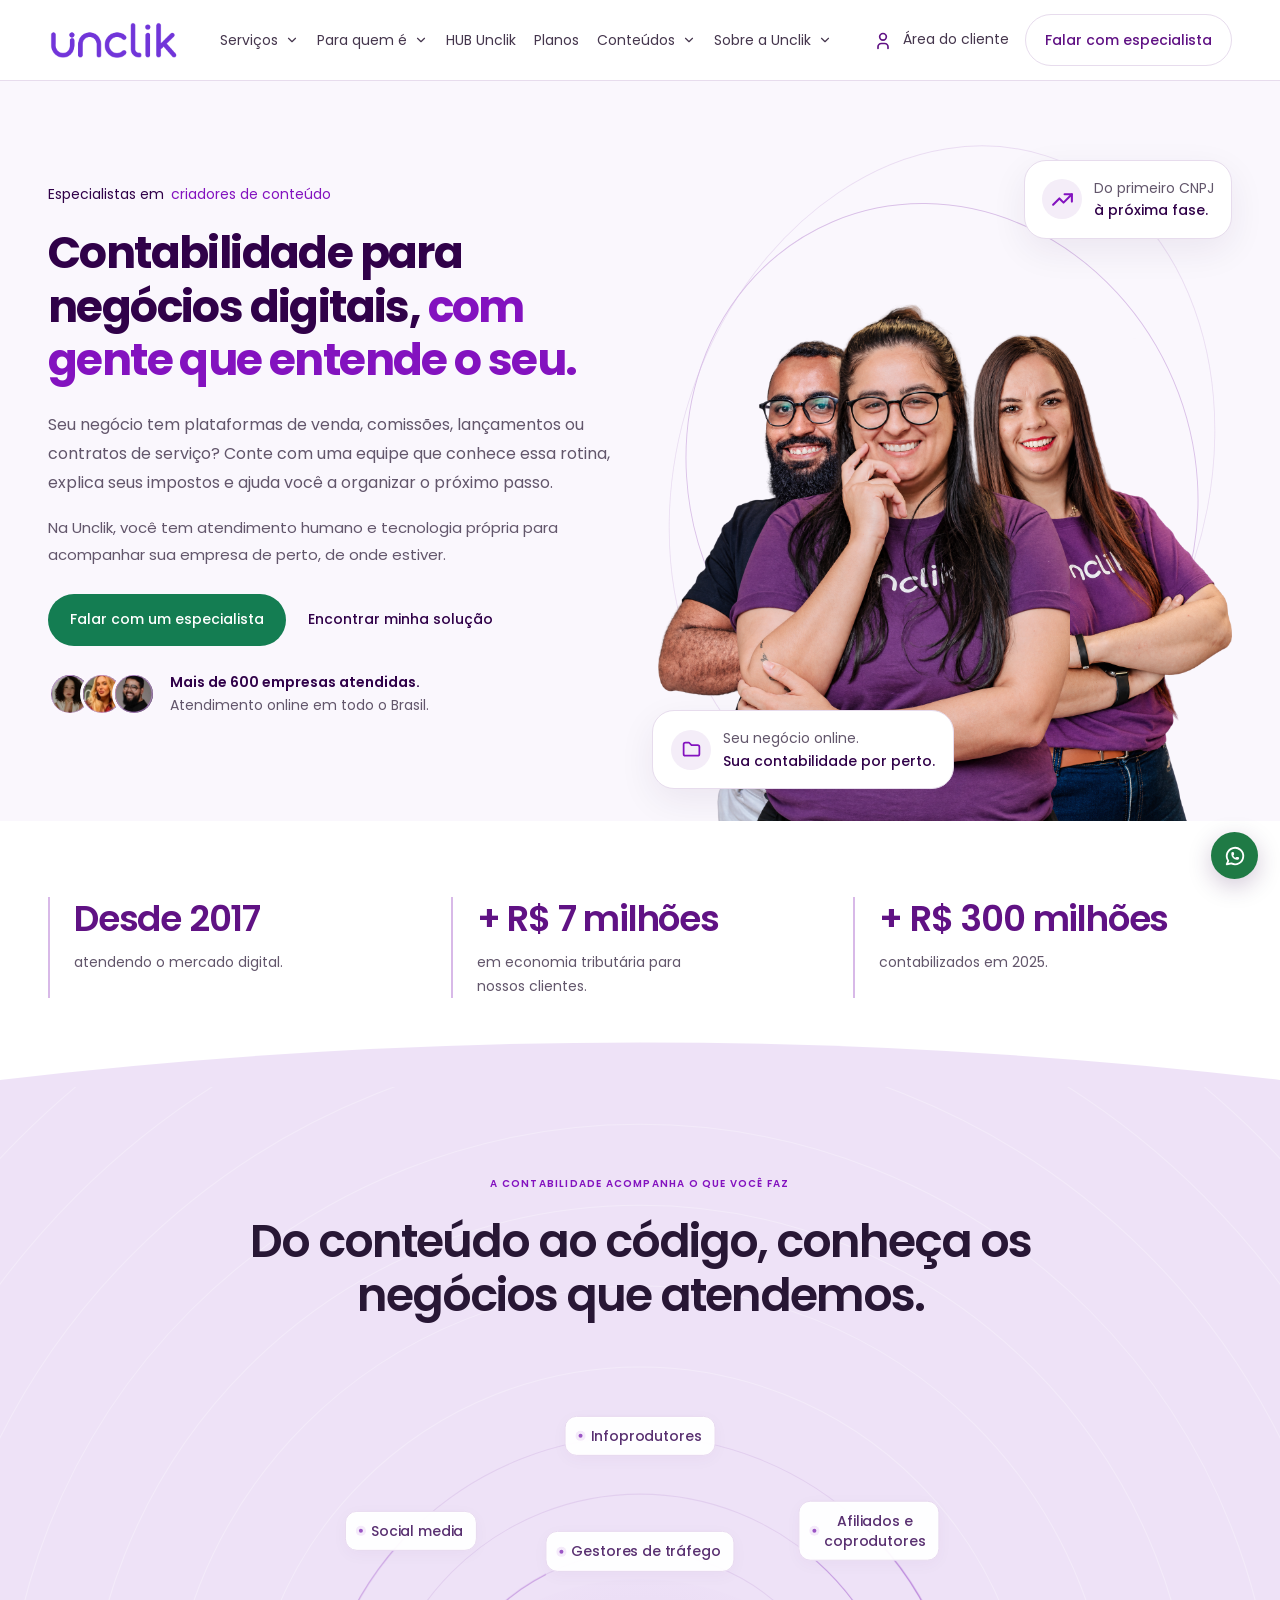
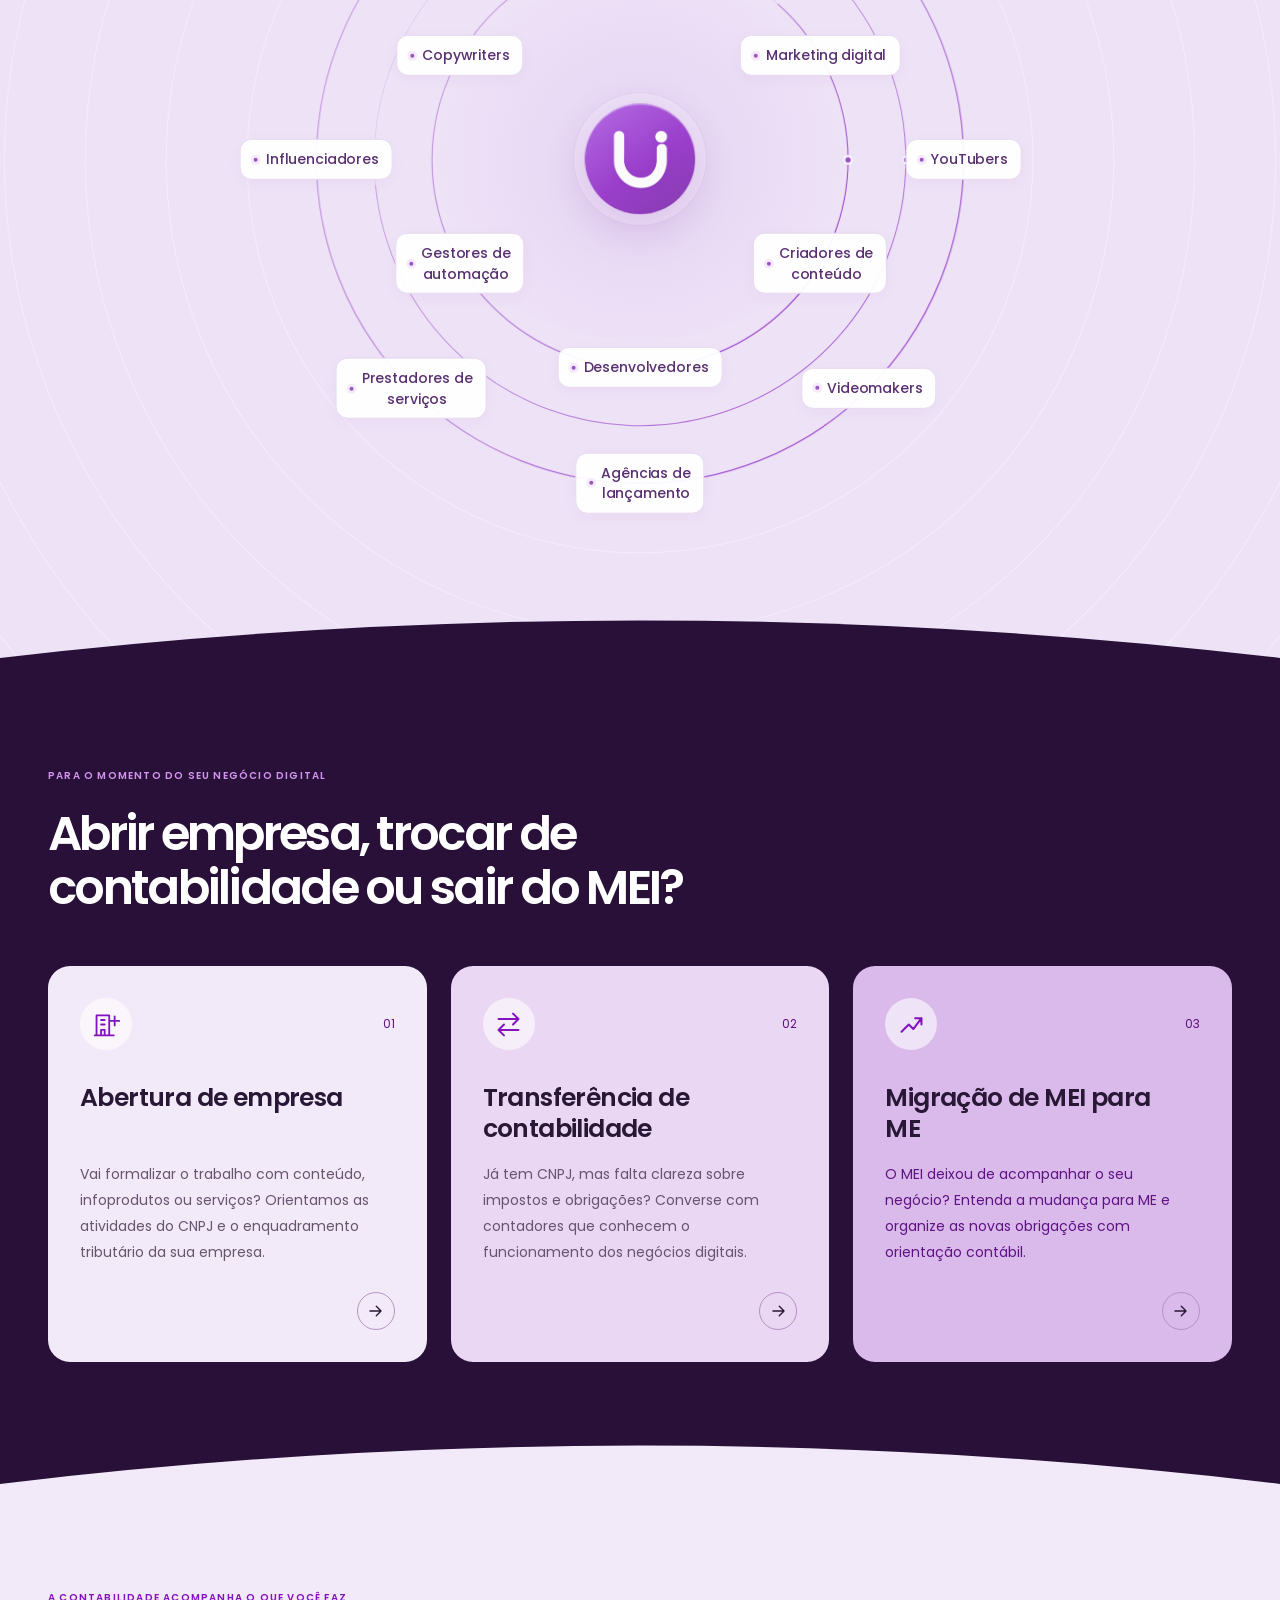
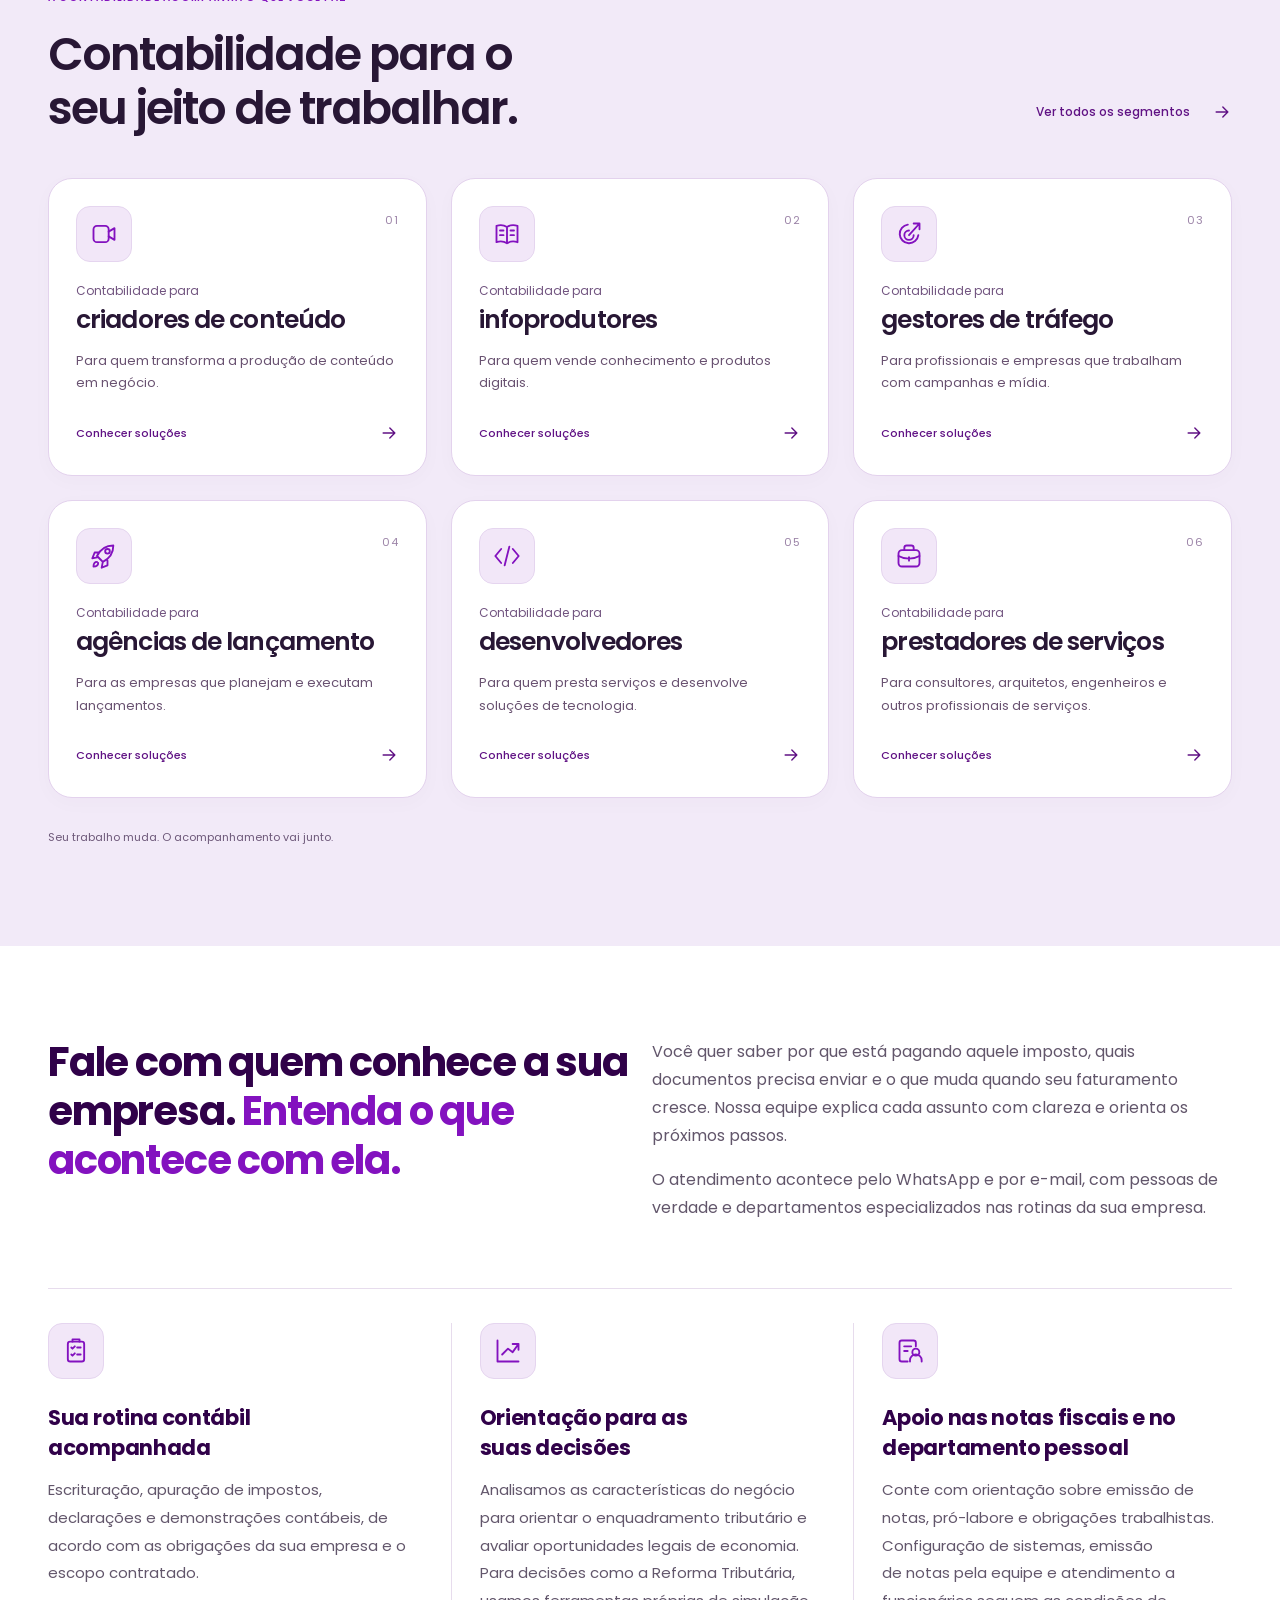
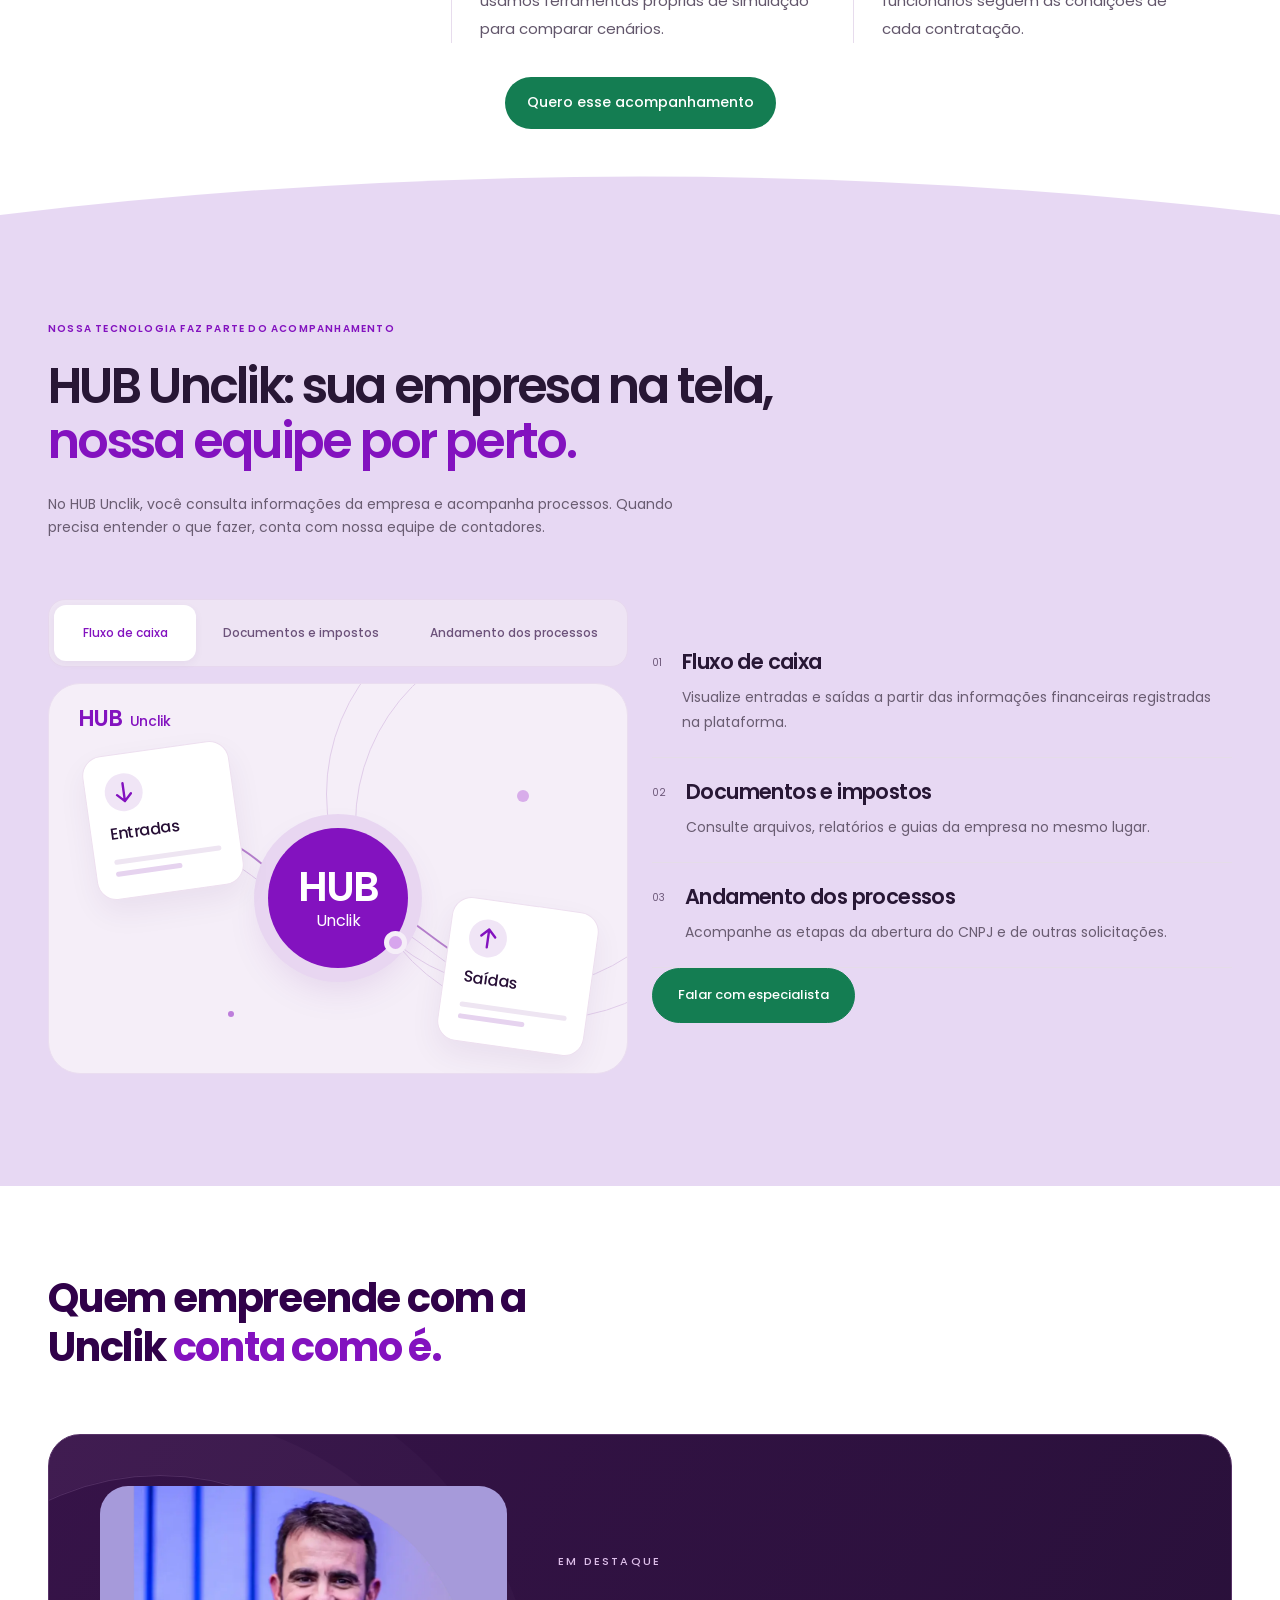
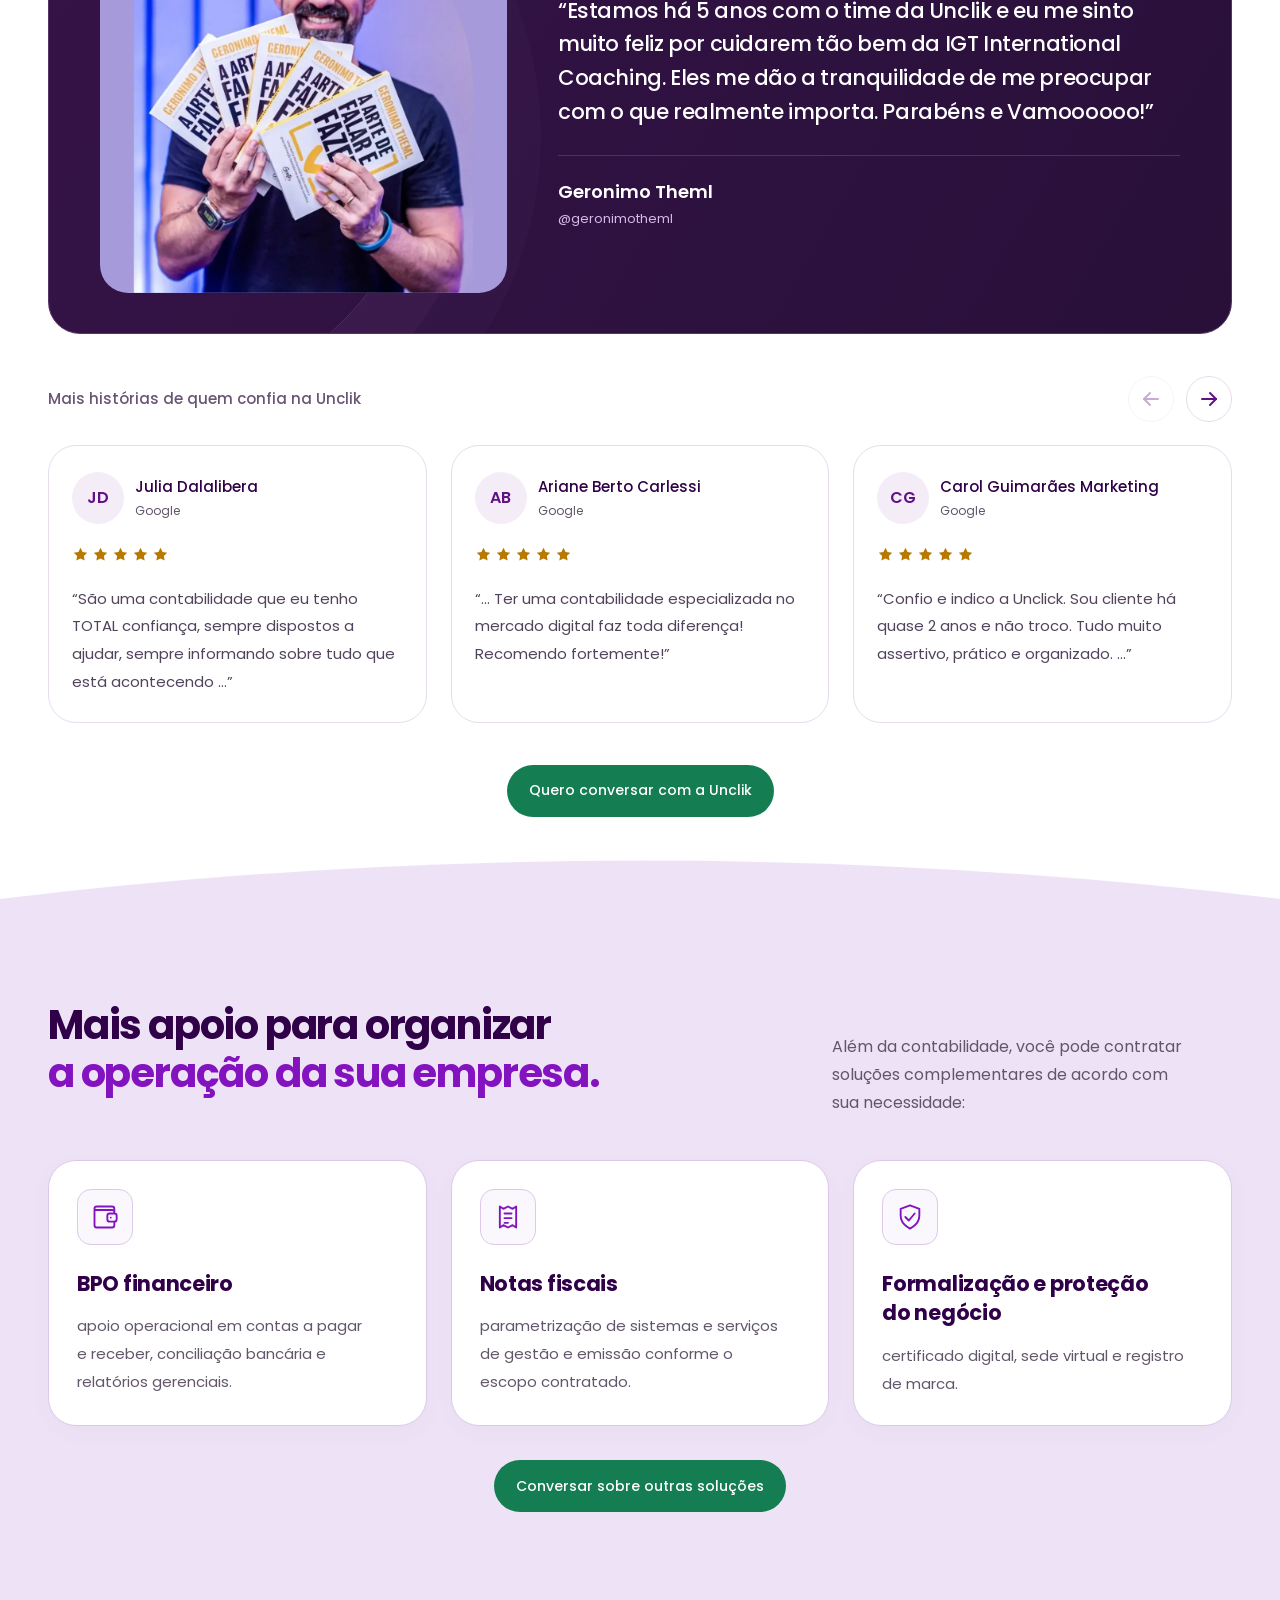
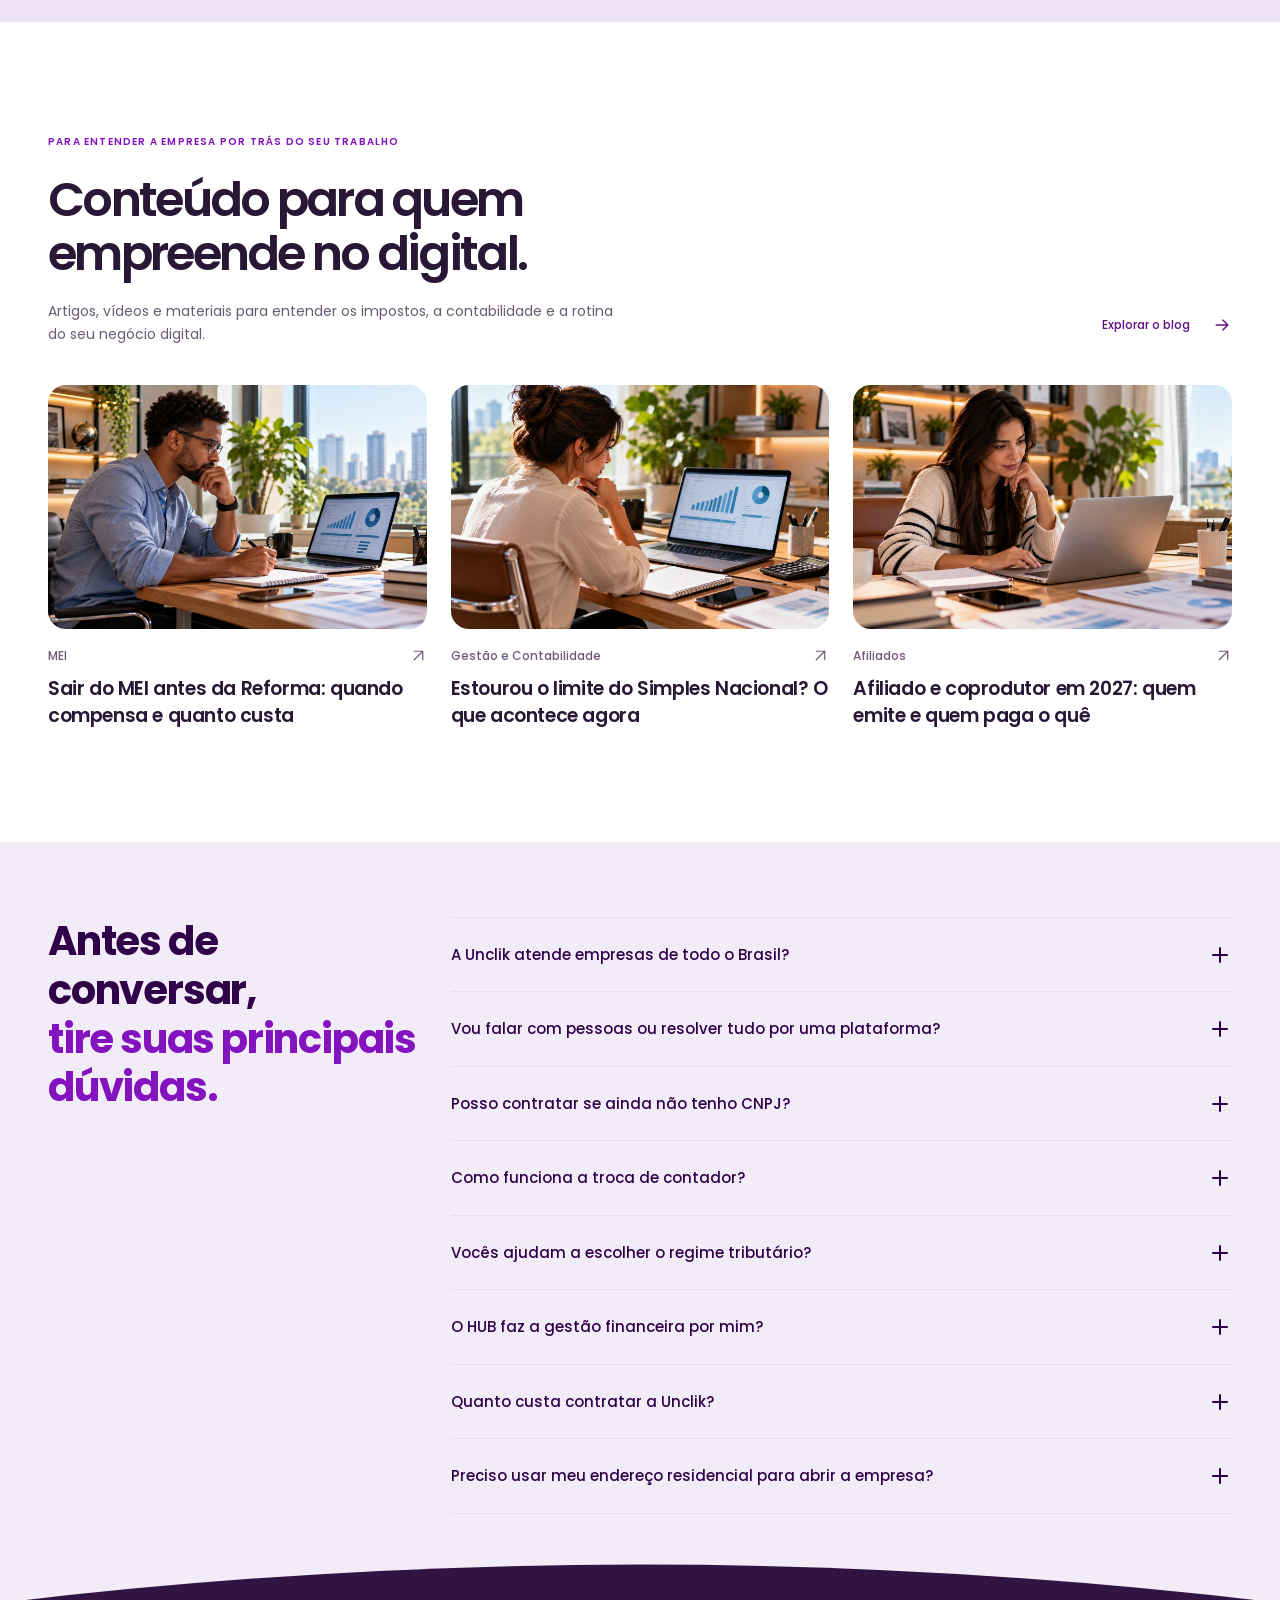
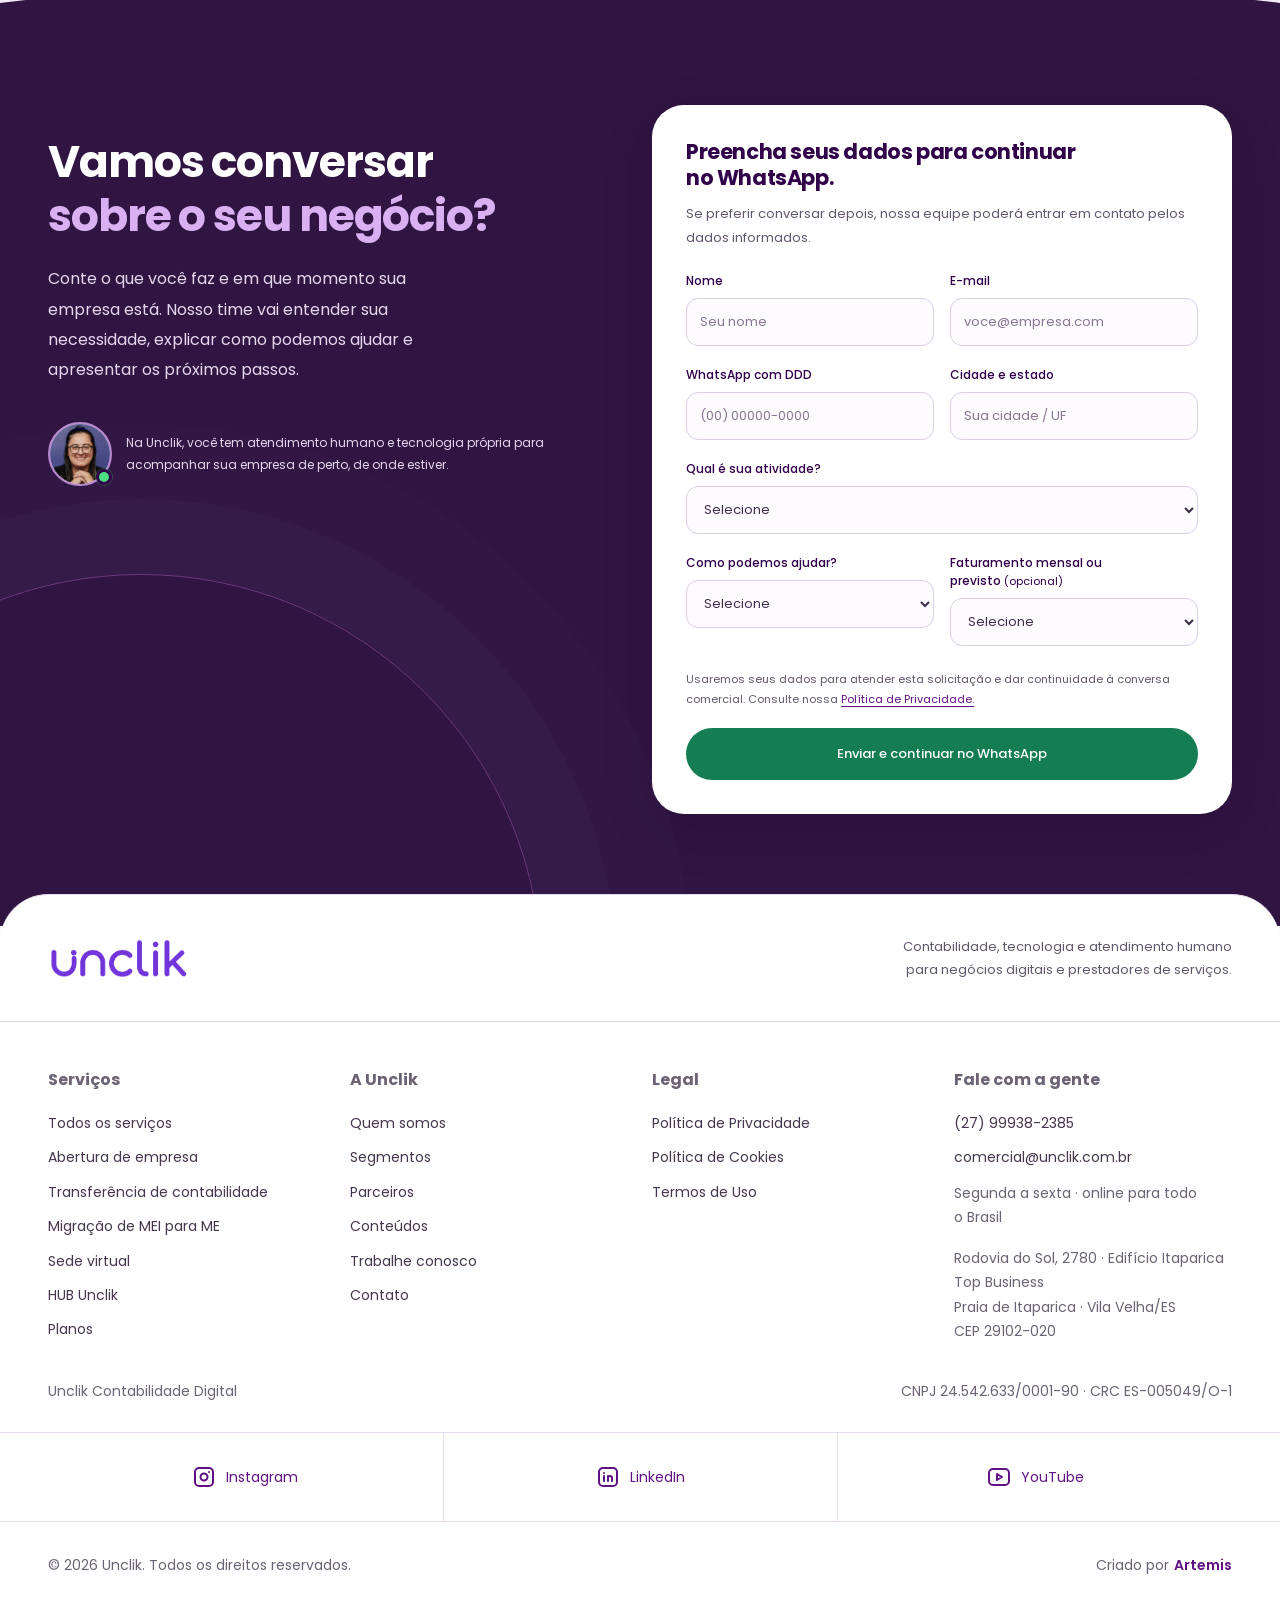
==== alteracoes/index.html @ e991b8f3 "Publica versões 3, 6 e Alterações da Unclik" ====
<!doctype html>
<html lang="pt-BR">
  <head>
    <meta charset="utf-8">
    <meta name="viewport" content="width=device-width, initial-scale=1">
    <meta name="theme-color" content="#fff">
    <meta name="description" content="Contabilidade para negócios digitais e prestadores de serviços. Atendimento humano, orientação tributária e HUB próprio. Conheça a Unclik.">
    <title>Unclik — Alterações</title>
    <link rel="stylesheet" href="v6/shared-assets/fonts/fonts.css"><link rel="stylesheet" href="styles.css"><link rel="stylesheet" href="home-revision.css"><link rel="stylesheet" href="v3.css"><link rel="stylesheet" href="v6/sections.css"><link rel="stylesheet" href="nichos.css"><link rel="stylesheet" href="nichos-cards.css"><link rel="stylesheet" href="secoes.css"><link rel="stylesheet" href="icones-servicos.css"><link rel="stylesheet" href="acoes.css"><link rel="stylesheet" href="depoimento-destaque.css"><link rel="stylesheet" href="hero-equipe.css"><link rel="stylesheet" href="grid.css"></head>
  <body class="home-revision home-v3 home-alteracoes">
    <a class="skip-link" data-href="#conteudo" role="link" aria-disabled="true">Pular para o conteúdo</a>
    <header class="site-header">
      <div class="nav-wrap">
        <a class="brand" data-href="./" aria-label="Unclik, página inicial" role="link" aria-disabled="true"><img class="brand-logo" src="assets/logo-unclik-roxo.png" alt="Unclik Contabilidade Digital"></a>
        <button class="menu-toggle" aria-expanded="false" aria-controls="main-nav" aria-label="Abrir menu"><svg class="tabler-icon icon-tabler-menu-2" aria-hidden="true" focusable="false" xmlns="http://www.w3.org/2000/svg" width="24" height="24" viewbox="0 0 24 24" fill="none" stroke="currentColor" stroke-width="2" stroke-linecap="round" stroke-linejoin="round"> <path d="M4 6l16 0"></path> <path d="M4 12l16 0"></path> <path d="M4 18l16 0"></path> </svg><svg class="tabler-icon icon-tabler-x" aria-hidden="true" focusable="false" xmlns="http://www.w3.org/2000/svg" width="24" height="24" viewbox="0 0 24 24" fill="none" stroke="currentColor" stroke-width="2" stroke-linecap="round" stroke-linejoin="round"> <path d="M18 6l-12 12"></path> <path d="M6 6l12 12"></path> </svg></button>
        <nav id="main-nav" class="main-nav" aria-label="Navegação principal">
          <details class="nav-dropdown" name="header-navigation">
            <summary>Serviços<svg class="tabler-icon icon-tabler-chevron-down" aria-hidden="true" focusable="false" xmlns="http://www.w3.org/2000/svg" width="24" height="24" viewbox="0 0 24 24" fill="none" stroke="currentColor" stroke-width="2" stroke-linecap="round" stroke-linejoin="round"> <path d="M6 9l6 6l6 -6"></path> </svg></summary>
            <div class="nav-menu">
              <a data-href="servicos/" role="link" aria-disabled="true">Todos os serviços</a>
              <a data-href="abertura-de-empresa/" role="link" aria-disabled="true">Abertura de empresa</a>
              <a data-href="transferencia-de-contabilidade/" role="link" aria-disabled="true">Transferência de contabilidade</a>
              <a data-href="migracao-de-mei-para-me/" role="link" aria-disabled="true">Migração de MEI para ME</a>
              <a data-href="planos/" role="link" aria-disabled="true">Planos</a>
              <a data-href="sede-virtual/" role="link" aria-disabled="true">Sede virtual</a>
              <a data-href="hub/" role="link" aria-disabled="true">HUB Unclik</a>
            </div>
          </details>
          <details class="nav-dropdown nav-dropdown-wide" name="header-navigation">
            <summary>Para quem é<svg class="tabler-icon icon-tabler-chevron-down" aria-hidden="true" focusable="false" xmlns="http://www.w3.org/2000/svg" width="24" height="24" viewbox="0 0 24 24" fill="none" stroke="currentColor" stroke-width="2" stroke-linecap="round" stroke-linejoin="round"> <path d="M6 9l6 6l6 -6"></path> </svg></summary>
            <div class="nav-menu nav-menu-columns">
              <a data-href="segmentos/" role="link" aria-disabled="true">Todos os segmentos</a>
              <a data-href="contabilidade-para-infoprodutor/" role="link" aria-disabled="true">Infoprodutores</a>
              <a data-href="contabilidade-para-gestor-de-trafego/" role="link" aria-disabled="true">Gestores de tráfego</a>
              <a data-href="contabilidade-para-copywriter/" role="link" aria-disabled="true">Copywriters</a>
              <a data-href="contabilidade-para-social-media/" role="link" aria-disabled="true">Social media</a>
              <a data-href="contabilidade-para-gestor-de-automacao/" role="link" aria-disabled="true">Gestores de automação</a>
              <a data-href="contabilidade-para-youtubers/" role="link" aria-disabled="true">YouTubers</a>
              <a data-href="contabilidade-para-videomaker/" role="link" aria-disabled="true">Videomakers</a>
              <a data-href="contabilidade-para-marketing-digital-pronto/" role="link" aria-disabled="true">Marketing digital</a>
              <a data-href="contabilidade-para-devs/" role="link" aria-disabled="true">Desenvolvedores</a>
              <a data-href="contabilidade-para-afiliado-e-coprodutor/" role="link" aria-disabled="true">Afiliados e coprodutores</a>
              <a data-href="contabilidade-para-agencia-de-lancamento/" role="link" aria-disabled="true">Agências de lançamento</a>
              <a data-href="contabilidade-para-prestadores-de-servicos/" role="link" aria-disabled="true">Prestadores de serviços</a>
              <a data-href="contabilidade-para-criador-de-conteudo/" role="link" aria-disabled="true">Criadores de conteúdo</a>
            </div>
          </details>
          <a class="plans-link" data-href="#hub" role="link" aria-disabled="true">HUB Unclik</a><a class="plans-link" data-href="planos/" role="link" aria-disabled="true">Planos</a>
        <details class="nav-dropdown" name="header-navigation">
            <summary>Conteúdos<svg class="tabler-icon icon-tabler-chevron-down" aria-hidden="true" focusable="false" xmlns="http://www.w3.org/2000/svg" width="24" height="24" viewbox="0 0 24 24" fill="none" stroke="currentColor" stroke-width="2" stroke-linecap="round" stroke-linejoin="round"> <path d="M6 9l6 6l6 -6"></path> </svg></summary>
            <div class="nav-menu">
              <a data-href="conteudos/" role="link" aria-disabled="true">Blog</a>
              <a data-href="youtube/" role="link" aria-disabled="true">YouTube</a>
            </div>
          </details>
          <details class="nav-dropdown" name="header-navigation">
            <summary>Sobre a Unclik<svg class="tabler-icon icon-tabler-chevron-down" aria-hidden="true" focusable="false" xmlns="http://www.w3.org/2000/svg" width="24" height="24" viewbox="0 0 24 24" fill="none" stroke="currentColor" stroke-width="2" stroke-linecap="round" stroke-linejoin="round"> <path d="M6 9l6 6l6 -6"></path> </svg></summary>
            <div class="nav-menu">
              <a data-href="quem-somos/" role="link" aria-disabled="true">Quem somos</a>
              <a data-href="trabalhe-conosco/" role="link" aria-disabled="true">Trabalhe conosco</a>
              <a data-href="contato/" role="link" aria-disabled="true">Contato</a>
            </div>
          </details>
          </nav>
        <div class="nav-actions">
<a class="login-link" data-href="https://cliente.unclikhub.com.br/" role="link" aria-disabled="true"><svg class="tabler-icon icon-tabler-user" aria-hidden="true" focusable="false" xmlns="http://www.w3.org/2000/svg" width="24" height="24" viewbox="0 0 24 24" fill="none" stroke="currentColor" stroke-width="2" stroke-linecap="round" stroke-linejoin="round">
  <path d="M8 7a4 4 0 1 0 8 0a4 4 0 0 0 -8 0"></path>
  <path d="M6 21v-2a4 4 0 0 1 4 -4h4a4 4 0 0 1 4 4v2"></path>
</svg> Área do cliente</a><a class="button button-small button-outline header-contact" data-href="https://wa.me/5527999382385?text=Ol%C3%A1%2C%20quero%20conhecer%20a%20contabilidade%20da%20Unclik." role="link" aria-disabled="true">Falar com especialista</a>
</div>
      </div>
    </header>

    <main id="conteudo">
      <div class="section-band" data-section="inicio"><section class="digital-hero" id="inicio" aria-labelledby="hero-title">
        <div class="section-shell digital-hero-grid">
          <div class="hero-copy">
            <span class="digital-eyebrow"><span>Especialistas em</span><span class="hero-niche-rotator" aria-hidden="true"><span class="hero-niche is-active">criadores de conteúdo</span><span class="hero-niche ">infoprodutores</span><span class="hero-niche ">prestadores de serviços</span><span class="hero-niche ">gestores de tráfego</span><span class="hero-niche ">afiliados e coprodutores</span><span class="hero-niche ">desenvolvedores</span></span><span class="sr-only">criadores de conteúdo, infoprodutores, prestadores de serviços, gestores de tráfego, afiliados e coprodutores, desenvolvedores.</span></span>
            <h1 id="hero-title">Contabilidade para negócios digitais, <em>com gente que entende o seu.</em>
</h1>
            <p class="hero-lede">Seu negócio tem plataformas de venda, comissões, lançamentos ou contratos de serviço? Conte com uma equipe que conhece essa rotina, explica seus impostos e ajuda você a organizar o próximo passo.</p>
            <p class="hero-lede hero-support">Na Unclik, você tem atendimento humano e tecnologia própria para acompanhar sua empresa de perto, de onde estiver.</p>
<div class="hero-actions">
<a class="button button-primary" data-href="#contato" role="link" aria-disabled="true">Falar com um especialista</a><a class="text-link" data-href="#solucoes" role="link" aria-disabled="true">Encontrar minha solução</a>
</div>
            <div class="digital-hero-proof">
<span class="hero-client-portraits" aria-hidden="true"><img src="assets/revisao/depoimento-bianca-braga-rosto.webp" alt="" width="44" height="44" decoding="async"><img src="assets/revisao/depoimento-rafaela-chagas-rosto.webp" alt="" width="44" height="44" decoding="async"><img src="assets/revisao/depoimento-rodrigo-lana-rosto.webp" alt="" width="44" height="44" decoding="async"></span><p><strong>Mais de 600 empresas atendidas.</strong><br>Atendimento online em todo o Brasil.</p>
</div>
          </div>
          <div class="hero-visual digital-hero-art">
            <div class="digital-orbit digital-orbit-one"></div>
<div class="digital-orbit digital-orbit-two"></div>
<figure class="hero-team-person hero-team-left"><img src="media/hero-equipe-homem.png" alt="Profissional da equipe Unclik sorrindo, de óculos e braços cruzados" width="1024" height="1536" decoding="async" fetchpriority="high"></figure><figure class="hero-team-person hero-team-right"><img src="media/hero-equipe-mulher.png" alt="Profissional da equipe Unclik sorrindo, de camiseta roxa e braços cruzados" width="1024" height="1536" decoding="async" fetchpriority="high"></figure><figure class="digital-portrait"><img src="assets/v3/hero-equipe-recorte.png" alt="Profissional da Unclik sorrindo, com camiseta da equipe no escritório" width="1024" height="1536" fetchpriority="high" decoding="async"></figure>
            <div class="digital-floating-card digital-card-platform">
<span class="floating-icon"><svg class="tabler-icon" aria-hidden="true" focusable="false" xmlns="http://www.w3.org/2000/svg" width="24" height="24" viewbox="0 0 24 24" fill="none" stroke="currentColor" stroke-width="2" stroke-linecap="round" stroke-linejoin="round">
  <path d="M5 4h4l3 3h7a2 2 0 0 1 2 2v8a2 2 0 0 1 -2 2h-14a2 2 0 0 1 -2 -2v-11a2 2 0 0 1 2 -2"></path>
</svg>
</span><span>Seu negócio online.<strong>Sua contabilidade por perto.</strong></span>
</div>
            <div class="digital-floating-card digital-card-creator">
<span class="creator-growth-icon"><svg class="tabler-icon" aria-hidden="true" focusable="false" xmlns="http://www.w3.org/2000/svg" width="24" height="24" viewbox="0 0 24 24" fill="none" stroke="currentColor" stroke-width="2" stroke-linecap="round" stroke-linejoin="round">
  <path d="M3 17l6 -6l4 4l8 -8"></path>
  <path d="M14 7l7 0l0 7"></path>
</svg></span><span>Do primeiro CNPJ<br><strong>à próxima fase.</strong></span>
</div>
            </div>
        </div>
      </section>

      </div><div class="section-band" data-section="numeros"><section class="v3-metrics section-shell" id="numeros" aria-label="Números da Unclik">
<div class="v3-metrics-grid">
<div>
<strong>Desde 2017</strong><p>atendendo o mercado digital.</p>
</div>
<div>
<strong>+ R$ 7 milhões</strong><p>em economia tributária para nossos clientes.</p>
</div>
<div>
<strong>+ R$ 300 milhões</strong><p>contabilizados em 2025.</p>
</div>
</div>
</section></div><div class="section-band" data-section="segmentos"><div class="alteracoes-v6" data-origem="versao-6"><section class="audiences section niche-map-section" id="segmentos" aria-labelledby="audience-title"><div class="container"><div class="audience-heading"><div><span class="eyebrow">A contabilidade acompanha o que você faz</span><h2 id="audience-title">Do conteúdo ao código, conheça os negócios que atendemos.</h2></div></div></div><div class="container niche-map-container">
  <div class="niche-map" id="mapa-nichos" role="group" aria-label="Nichos atendidos pela Unclik">
    <svg xmlns="http://www.w3.org/2000/svg" viewbox="0 0 900 680" preserveaspectratio="none" fill="none" class="niche-map-background" aria-hidden="true" focusable="false">
  <defs>
    <lineargradient id="niche-background-gradient" gradientunits="userSpaceOnUse" x1="450" y1="-160" x2="450" y2="600">
      <stop offset="0" stop-color="white" stop-opacity=".30"></stop>
      <stop offset=".25" stop-color="white" stop-opacity=".30"></stop>
      <stop offset=".55" stop-color="white" stop-opacity=".34"></stop>
      <stop offset="1" stop-color="white" stop-opacity=".38"></stop>
    </lineargradient>
  </defs>
  <g stroke="url(#niche-background-gradient)" stroke-width="1">
    <circle cx="450" cy="340" r="340" vector-effect="non-scaling-stroke"></circle>
    <circle cx="450" cy="340" r="410" vector-effect="non-scaling-stroke"></circle>
    <circle cx="450" cy="340" r="480" vector-effect="non-scaling-stroke"></circle>
    <circle cx="450" cy="340" r="550" vector-effect="non-scaling-stroke"></circle>
    <circle cx="450" cy="340" r="620" vector-effect="non-scaling-stroke"></circle>
    <circle cx="450" cy="340" r="690" vector-effect="non-scaling-stroke"></circle>
    <circle cx="450" cy="340" r="760" vector-effect="non-scaling-stroke"></circle>
    <circle cx="450" cy="340" r="830" vector-effect="non-scaling-stroke"></circle>
  </g>
</svg>
<svg class="niche-map-orbits" viewbox="0 0 900 680" preserveaspectratio="none" aria-hidden="true" focusable="false">
      <defs>
        <lineargradient id="niche-orbit-gradient" x1="0%" y1="0%" x2="100%" y2="100%">
          <stop offset="0%" stop-color="#8312bf" stop-opacity=".12"></stop>
          <stop offset="48%" stop-color="#a969d5" stop-opacity=".75"></stop>
          <stop offset="100%" stop-color="#8312bf"></stop>
        </lineargradient>
      </defs>
      <g class="niche-map-orbit-tracks" fill="none" stroke="currentColor">
        <circle cx="450" cy="340" r="280"></circle>
        <circle cx="450" cy="340" r="230"></circle>
        <circle cx="450" cy="340" r="180"></circle>
      </g>
      <g class="niche-map-orbit-spin niche-map-orbit-outer">
        <circle class="niche-map-orbit-arc" cx="450" cy="340" r="280" pathlength="100" stroke-dasharray="72 28"></circle>
        <circle class="niche-map-orbit-dot" cx="730" cy="340" r="3.3"></circle>
      </g>
      <g class="niche-map-orbit-spin niche-map-orbit-middle">
        <circle class="niche-map-orbit-arc" cx="450" cy="340" r="230" pathlength="100" stroke-dasharray="56 44"></circle>
        <circle class="niche-map-orbit-dot" cx="680" cy="340" r="2.8"></circle>
      </g>
      <g class="niche-map-orbit-spin niche-map-orbit-inner">
        <circle class="niche-map-orbit-arc" cx="450" cy="340" r="180" pathlength="100" stroke-dasharray="78 22"></circle>
        <circle class="niche-map-orbit-dot" cx="630" cy="340" r="3.3"></circle>
      </g>
    </svg>
    <div class="niche-map-brand">
      <img src="assets/icone-unclik-branco.png" alt="Unclik" width="1080" height="1080" loading="lazy">
    </div>
    <ul class="niche-map-labels" aria-label="14 nichos atendidos">
      <li style="--x:50%;--y:8.82%;--mobile-x:22%;--mobile-y:8%"><span>Infoprodutores</span></li>
      <li style="--x:72%;--y:20.88%;--mobile-x:78%;--mobile-y:8%"><span>Afiliados e<br>coprodutores</span></li>
      <li style="--x:81.11%;--y:50%;--mobile-x:22%;--mobile-y:22%"><span>YouTubers</span></li>
      <li style="--x:72%;--y:79.12%;--mobile-x:78%;--mobile-y:22%"><span>Videomakers</span></li>
      <li style="--x:50%;--y:91.18%;--mobile-x:22%;--mobile-y:36%"><span>Agências de<br>lançamento</span></li>
      <li style="--x:28%;--y:79.12%;--mobile-x:78%;--mobile-y:36%"><span>Prestadores de<br>serviços</span></li>
      <li style="--x:18.89%;--y:50%;--mobile-x:22%;--mobile-y:50%"><span>Influenciadores</span></li>
      <li style="--x:28%;--y:20.88%;--mobile-x:78%;--mobile-y:50%"><span>Social media</span></li>
      <li style="--x:50%;--y:23.53%;--mobile-x:22%;--mobile-y:64%"><span>Gestores de tráfego</span></li>
      <li style="--x:67.32%;--y:36.76%;--mobile-x:78%;--mobile-y:64%"><span>Marketing digital</span></li>
      <li style="--x:67.32%;--y:63.24%;--mobile-x:22%;--mobile-y:78%"><span>Criadores de<br>conteúdo</span></li>
      <li style="--x:50%;--y:76.47%;--mobile-x:78%;--mobile-y:78%"><span>Desenvolvedores</span></li>
      <li style="--x:32.68%;--y:63.24%;--mobile-x:22%;--mobile-y:92%"><span>Gestores de<br>automação</span></li>
      <li style="--x:32.68%;--y:36.76%;--mobile-x:78%;--mobile-y:92%"><span>Copywriters</span></li>
    </ul>
  </div>
</div>
</section></div></div><div class="section-band" data-section="servicos"><div class="alteracoes-v6" data-origem="versao-6"><section class="services section dark-section" id="servicos"><div class="container"><div class="section-heading"><span class="eyebrow light">Para o momento do seu negócio digital</span><h2>Abrir empresa, trocar de contabilidade ou sair do MEI?</h2></div><div class="services-grid"><a class="service-card reveal" href="https://unclik.com.br/abertura-de-empresa/" data-planned="/abertura-de-empresa/">
<div class="card-top"><span class="service-icon"><img src="v6/assets/abertura-empresa.svg" alt="" width="32" height="32"></span><span class="index">01</span></div>
<h3>Abertura de empresa</h3><p>Vai formalizar o trabalho com conteúdo, infoprodutos ou serviços? Orientamos as atividades do CNPJ e o enquadramento tributário da sua empresa.</p><span class="card-action" aria-hidden="true"><svg viewbox="0 0 24 24" fill="none" aria-hidden="true"><path d="M5 12h14M13 6l6 6-6 6" stroke="currentColor" stroke-width="1.7" stroke-linecap="round" stroke-linejoin="round"></path></svg></span></a><a class="service-card reveal" href="https://unclik.com.br/transferencia-de-contabilidade/" data-planned="/transferencia-de-contabilidade/">
<div class="card-top"><span class="service-icon"><img src="v6/assets/transferencia-contabilidade.svg" alt="" width="32" height="32"></span><span class="index">02</span></div>
<h3>Transferência de contabilidade</h3><p>Já tem CNPJ, mas falta clareza sobre impostos e obrigações? Converse com contadores que conhecem o funcionamento dos negócios digitais.</p><span class="card-action" aria-hidden="true"><svg viewbox="0 0 24 24" fill="none" aria-hidden="true"><path d="M5 12h14M13 6l6 6-6 6" stroke="currentColor" stroke-width="1.7" stroke-linecap="round" stroke-linejoin="round"></path></svg></span></a><a class="service-card reveal" href="https://unclik.com.br/migracao-de-mei-para-me/" data-planned="/migracao-de-mei-para-me/">
<div class="card-top"><span class="service-icon"><img src="v6/assets/migracao-mei.svg" alt="" width="32" height="32"></span><span class="index">03</span></div>
<h3>Migração de MEI para ME</h3><p>O MEI deixou de acompanhar o seu negócio? Entenda a mudança para ME e organize as novas obrigações com orientação contábil.</p><span class="card-action" aria-hidden="true"><svg viewbox="0 0 24 24" fill="none" aria-hidden="true"><path d="M5 12h14M13 6l6 6-6 6" stroke="currentColor" stroke-width="1.7" stroke-linecap="round" stroke-linejoin="round"></path></svg></span></a></div></div></section></div></div><div class="section-band" data-section="nichos-cards"><div class="alteracoes-v6" data-origem="versao-6"><section class="audiences section" id="nichos-cards" aria-labelledby="audience-cards-title"><div class="container"><div class="audience-heading"><div><span class="eyebrow">A contabilidade acompanha o que você faz</span><h2 id="audience-cards-title">Contabilidade para o seu jeito de trabalhar.</h2></div><a class="text-link" href="https://unclik.com.br/segmentos/" data-planned="/segmentos/">Ver todos os segmentos<svg viewbox="0 0 24 24" fill="none" aria-hidden="true"><path d="M5 12h14M13 6l6 6-6 6" stroke="currentColor" stroke-width="1.7" stroke-linecap="round" stroke-linejoin="round"></path></svg></a></div></div><div class="audience-viewport" role="region" aria-label="Públicos atendidos"><ul id="audience-track" class="audience-track" aria-label="Seis públicos atendidos pela Unclik"><li class="audience-card" data-card="0"><a href="https://unclik.com.br/contabilidade-para-criador-de-conteudo/" data-planned="/contabilidade-para-criador-de-conteudo/" draggable="false"><div class="audience-art"><span class="audience-index">01</span><img src="icons/nicho-1.svg" alt="" width="56" height="56" draggable="false"></div><div class="audience-copy"><h3><span>Contabilidade para </span>criadores de conteúdo</h3><p>Para quem transforma a produção de conteúdo em negócio.</p><span class="audience-cta">Conhecer soluções <svg viewbox="0 0 24 24" fill="none" aria-hidden="true"><path d="M5 12h14M13 6l6 6-6 6" stroke="currentColor" stroke-width="1.7" stroke-linecap="round" stroke-linejoin="round"></path></svg></span></div></a></li><li class="audience-card" data-card="1"><a href="https://unclik.com.br/contabilidade-para-infoprodutor/" data-planned="/contabilidade-para-infoprodutor/" draggable="false"><div class="audience-art"><span class="audience-index">02</span><img src="icons/nicho-2.svg" alt="" width="56" height="56" draggable="false"></div><div class="audience-copy"><h3><span>Contabilidade para </span>infoprodutores</h3><p>Para quem vende conhecimento e produtos digitais.</p><span class="audience-cta">Conhecer soluções <svg viewbox="0 0 24 24" fill="none" aria-hidden="true"><path d="M5 12h14M13 6l6 6-6 6" stroke="currentColor" stroke-width="1.7" stroke-linecap="round" stroke-linejoin="round"></path></svg></span></div></a></li><li class="audience-card" data-card="2"><a href="https://unclik.com.br/contabilidade-para-gestor-de-trafego/" data-planned="/contabilidade-para-gestor-de-trafego/" draggable="false"><div class="audience-art"><span class="audience-index">03</span><img src="icons/nicho-3.svg" alt="" width="56" height="56" draggable="false"></div><div class="audience-copy"><h3><span>Contabilidade para </span>gestores de tráfego</h3><p>Para profissionais e empresas que trabalham com campanhas e mídia.</p><span class="audience-cta">Conhecer soluções <svg viewbox="0 0 24 24" fill="none" aria-hidden="true"><path d="M5 12h14M13 6l6 6-6 6" stroke="currentColor" stroke-width="1.7" stroke-linecap="round" stroke-linejoin="round"></path></svg></span></div></a></li><li class="audience-card" data-card="3"><a href="https://unclik.com.br/contabilidade-para-agencia-de-lancamento/" data-planned="/contabilidade-para-agencia-de-lancamento/" draggable="false"><div class="audience-art"><span class="audience-index">04</span><img src="icons/nicho-4.svg" alt="" width="56" height="56" draggable="false"></div><div class="audience-copy"><h3><span>Contabilidade para </span>agências de lançamento</h3><p>Para as empresas que planejam e executam lançamentos.</p><span class="audience-cta">Conhecer soluções <svg viewbox="0 0 24 24" fill="none" aria-hidden="true"><path d="M5 12h14M13 6l6 6-6 6" stroke="currentColor" stroke-width="1.7" stroke-linecap="round" stroke-linejoin="round"></path></svg></span></div></a></li><li class="audience-card" data-card="4"><a href="https://unclik.com.br/contabilidade-para-devs/" data-planned="/contabilidade-para-devs/" draggable="false"><div class="audience-art"><span class="audience-index">05</span><img src="icons/nicho-5.svg" alt="" width="56" height="56" draggable="false"></div><div class="audience-copy"><h3><span>Contabilidade para </span>desenvolvedores</h3><p>Para quem presta serviços e desenvolve soluções de tecnologia.</p><span class="audience-cta">Conhecer soluções <svg viewbox="0 0 24 24" fill="none" aria-hidden="true"><path d="M5 12h14M13 6l6 6-6 6" stroke="currentColor" stroke-width="1.7" stroke-linecap="round" stroke-linejoin="round"></path></svg></span></div></a></li><li class="audience-card" data-card="5"><a href="https://unclik.com.br/contabilidade-para-prestadores-de-servicos/" data-planned="/contabilidade-para-prestadores-de-servicos/" draggable="false"><div class="audience-art"><span class="audience-index">06</span><img src="icons/nicho-6.svg" alt="" width="56" height="56" draggable="false"></div><div class="audience-copy"><h3><span>Contabilidade para </span>prestadores de serviços</h3><p>Para consultores, arquitetos, engenheiros e outros profissionais de serviços.</p><span class="audience-cta">Conhecer soluções <svg viewbox="0 0 24 24" fill="none" aria-hidden="true"><path d="M5 12h14M13 6l6 6-6 6" stroke="currentColor" stroke-width="1.7" stroke-linecap="round" stroke-linejoin="round"></path></svg></span></div></a></li></ul></div><div class="container audience-footer"><span class="audience-hint">Seu trabalho muda. O acompanhamento vai junto.</span></div></section></div></div><div class="section-band" data-section="atendimento"><section class="v3-care section-shell" id="atendimento" aria-labelledby="care-title"><div class="v3-split-heading">
<div><h2 id="care-title">Fale com quem conhece a sua empresa. <em>Entenda o que acontece com ela.</em>
</h2></div>
<div class="v3-care-intro">
<p>Você quer saber por que está pagando aquele imposto, quais documentos precisa enviar e o que muda quando seu faturamento cresce. Nossa equipe explica cada assunto com clareza e orienta os próximos passos.</p>
<p>O atendimento acontece pelo WhatsApp e por e-mail, com pessoas de verdade e departamentos especializados nas rotinas da sua empresa.</p>
</div>
</div>
<div class="v3-care-grid">
<article class="v3-care-item"><div class="v3-service-art"><img src="icons/servico-rotina.svg" alt="" width="56" height="56" loading="lazy" decoding="async"></div>
<h3>Sua rotina contábil<br>acompanhada</h3>
<p>Escrituração, apuração de impostos, declarações e demonstrações contábeis, de acordo com as obrigações da sua empresa e o escopo contratado.</p></article><article class="v3-care-item"><div class="v3-service-art"><img src="icons/servico-orientacao.svg" alt="" width="56" height="56" loading="lazy" decoding="async"></div>
<h3>Orientação para as suas decisões</h3>
<p>Analisamos as características do negócio para orientar o enquadramento tributário e avaliar oportunidades legais de economia. Para decisões como a Reforma Tributária, usamos ferramentas próprias de simulação para comparar cenários.</p></article><article class="v3-care-item"><div class="v3-service-art"><img src="icons/servico-pessoal.svg" alt="" width="56" height="56" loading="lazy" decoding="async"></div>
<h3>Apoio nas notas fiscais e no departamento pessoal</h3>
<p>Conte com orientação sobre emissão de notas, pró-labore e obrigações trabalhistas. Configuração de sistemas, emissão de notas pela equipe e atendimento a funcionários seguem as condições de cada contratação.</p></article>
</div>
<div class="v3-section-cta"><a class="button button-primary" data-href="#contato" role="link" aria-disabled="true">Quero esse acompanhamento</a></div></section></div><div class="section-band" data-section="hub"><div class="alteracoes-v6" data-origem="versao-6"><section class="hub section" id="hub"><div class="container"><div class="hub-heading"><span class="eyebrow">Nossa tecnologia faz parte do acompanhamento</span><h2>HUB Unclik: sua empresa na tela, <br><span>nossa equipe por perto.</span></h2><p>No HUB Unclik, você consulta informações da empresa e acompanha processos. Quando precisa entender o que fazer, conta com nossa equipe de contadores.</p></div><div class="hub-grid"><div class="hv2-component" data-hv2>
  <div class="hv2-tabs" role="tablist" aria-label="Explore as funções do HUB Unclik">
    <button class="hv2-tab" type="button" role="tab" id="hv2-tab-caixa" aria-controls="hv2-panel-caixa" aria-selected="true" tabindex="0">Fluxo de caixa</button>
    <button class="hv2-tab" type="button" role="tab" id="hv2-tab-documentos" aria-controls="hv2-panel-documentos" aria-selected="false" tabindex="-1">Documentos e impostos</button>
    <button class="hv2-tab" type="button" role="tab" id="hv2-tab-processos" aria-controls="hv2-panel-processos" aria-selected="false" tabindex="-1">Andamento dos processos</button>
  </div>
  <div class="hv2-canvas">
    <div class="hv2-brand" aria-hidden="true">HUB <span>Unclik</span></div>
    <div class="hv2-panel hv2-finance" id="hv2-panel-caixa" role="tabpanel" aria-labelledby="hv2-tab-caixa" tabindex="0">
      <div class="hv2-scene" role="img" aria-label="Ilustração conceitual: entradas e saídas conectadas às informações financeiras do HUB.">
        <div class="hv2-art" aria-hidden="true">
          <span class="hv2-orbit hv2-orbit-a"></span><span class="hv2-orbit hv2-orbit-b"></span>
          <svg class="hv2-lines" viewbox="0 0 620 350" preserveaspectratio="none"><path d="M144 112C237 112 225 172 308 172S421 246 489 246"></path><path class="hv2-line-light" d="M142 128C224 128 226 188 309 188S421 261 488 261"></path></svg>
          <div class="hv2-hub-node"><span>HUB</span><small>Unclik</small><i class="hv2-node-dot"></i></div>
          <div class="hv2-paper hv2-incoming"><span class="hv2-icon-disc"><svg class="hv2-icon" viewbox="0 0 32 32" fill="none"><path d="M16 7v18m-7-7 7 7 7-7" stroke="currentColor" stroke-width="2.4" stroke-linecap="round" stroke-linejoin="round"></path></svg></span><strong>Entradas</strong><span class="hv2-paper-rule"></span><span class="hv2-paper-rule short"></span></div>
          <div class="hv2-paper hv2-outgoing"><span class="hv2-icon-disc"><svg class="hv2-icon" viewbox="0 0 32 32" fill="none"><path d="M16 25V7m-7 7 7-7 7 7" stroke="currentColor" stroke-width="2.4" stroke-linecap="round" stroke-linejoin="round"></path></svg></span><strong>Saídas</strong><span class="hv2-paper-rule"></span><span class="hv2-paper-rule short"></span></div>
          <span class="hv2-float-dot hv2-float-dot-a"></span><span class="hv2-float-dot hv2-float-dot-b"></span>
        </div>
      </div>
    </div>
    <div class="hv2-panel hv2-documents" id="hv2-panel-documentos" role="tabpanel" aria-labelledby="hv2-tab-documentos" tabindex="0" hidden>
      <div class="hv2-scene" role="img" aria-label="Ilustração conceitual: arquivos, relatórios e guias reunidos no HUB.">
        <div class="hv2-art" aria-hidden="true">
          <span class="hv2-orbit hv2-orbit-a"></span><span class="hv2-orbit hv2-orbit-b"></span>
          <svg class="hv2-lines" viewbox="0 0 620 350" preserveaspectratio="none"><path d="M154 206C206 206 205 125 307 125s97 81 161 81"></path><path class="hv2-line-light" d="M155 220C223 220 223 143 307 143s92 77 161 77"></path></svg>
          <div class="hv2-sheet hv2-sheet-back"><span></span><span></span><span></span></div>
          <div class="hv2-sheet hv2-sheet-front"><svg class="hv2-document-icon" viewbox="0 0 36 44" fill="none"><path d="M5 2h18l10 10v29H5zM23 2v11h10M12 23h14M12 30h10" stroke="currentColor" stroke-width="2.4" stroke-linecap="round" stroke-linejoin="round"></path></svg><strong>Relatórios</strong><span class="hv2-paper-rule"></span><span class="hv2-paper-rule short"></span><i class="hv2-sheet-fold"></i></div>
          <div class="hv2-folder"><span class="hv2-folder-tab"></span><svg class="hv2-icon" viewbox="0 0 32 32" fill="none"><path d="M5 9h9l3 4h10v13H5z" stroke="currentColor" stroke-width="2.2" stroke-linecap="round" stroke-linejoin="round"></path></svg><strong>Arquivos</strong></div>
          <div class="hv2-guide"><span class="hv2-guide-corner"></span><span class="hv2-guide-lines"><i></i><i></i><i></i></span><strong>Guias</strong></div>
          <span class="hv2-float-dot hv2-float-dot-a"></span><span class="hv2-float-dot hv2-float-dot-b"></span>
        </div>
      </div>
    </div>
    <div class="hv2-panel hv2-processes" id="hv2-panel-processos" role="tabpanel" aria-labelledby="hv2-tab-processos" tabindex="0" hidden>
      <div class="hv2-scene" role="img" aria-label="Ilustração conceitual: uma sequência de etapas representa o acompanhamento de processos e solicitações no HUB.">
        <div class="hv2-art" aria-hidden="true">
          <span class="hv2-orbit hv2-orbit-a"></span><span class="hv2-orbit hv2-orbit-b"></span>
          <svg class="hv2-lines hv2-process-lines" viewbox="0 0 620 350" preserveaspectratio="none"><path d="M123 235C123 129 242 235 242 128S373 128 373 233 498 233 498 128"></path><path class="hv2-line-light" d="M135 235C135 147 254 245 254 139S385 139 385 244 510 244 510 128"></path></svg>
          <div class="hv2-step hv2-step-one"><span><svg class="hv2-icon" viewbox="0 0 32 32" fill="none"><path d="M10 6h12v20H10zM14 12h4m-4 5h4" stroke="currentColor" stroke-width="2.2" stroke-linecap="round" stroke-linejoin="round"></path></svg></span><strong>Solicitação</strong></div>
          <div class="hv2-step hv2-step-two"><span><i></i><i></i><i></i></span><strong>Etapas</strong></div>
          <div class="hv2-step hv2-step-three"><span><svg class="hv2-icon" viewbox="0 0 32 32" fill="none"><path d="M7 16c5-8 13-8 18 0-5 8-13 8-18 0Z" stroke="currentColor" stroke-width="2.2"></path><circle cx="16" cy="16" r="3" stroke="currentColor" stroke-width="2.2"></circle></svg></span><strong>Acompanhamento</strong></div>
          <div class="hv2-process-note"><span class="hv2-process-dot"></span><span>Da abertura do CNPJ<br>às outras solicitações.</span></div>
        </div>
      </div>
    </div>
  </div>
</div>
<div class="hub-details"><div class="hub-item"><span class="hub-number">01</span><div><h3>Fluxo de caixa</h3><p>Visualize entradas e saídas a partir das informações financeiras registradas na plataforma.</p></div></div><div class="hub-item"><span class="hub-number">02</span><div><h3>Documentos e impostos</h3><p>Consulte arquivos, relatórios e guias da empresa no mesmo lugar.</p></div></div><div class="hub-item"><span class="hub-number">03</span><div><h3>Andamento dos processos</h3><p>Acompanhe as etapas da abertura do CNPJ e de outras solicitações.</p></div></div><a class="button button-primary" href="#contato">Falar com especialista</a></div></div></div></section></div></div><div class="section-band" data-section="depoimentos"><section class="real-testimonials section-shell" id="depoimentos" aria-labelledby="real-testimonials-title">
        <div class="revision-section-heading">
<div><h2 id="real-testimonials-title">Quem empreende com a Unclik <em>conta como é.</em>
</h2></div>
</div>
        <figure class="featured-review" aria-label="Depoimento em destaque de Geronimo Theml"><div class="featured-review-portrait"><img src="assets/revisao/depoimento-geronimo.webp" alt="Geronimo Theml" width="1024" height="1024" loading="lazy"></div><div class="featured-review-copy"><span class="featured-review-label">EM DESTAQUE</span><blockquote>“Estamos há 5 anos com o time da Unclik e eu me sinto muito feliz por cuidarem tão bem da IGT International Coaching. Eles me dão a tranquilidade de me preocupar com o que realmente importa. Parabéns e Vamoooooo!”</blockquote></div><figcaption><div>
<strong>Geronimo Theml</strong><a class="" data-href="https://www.instagram.com/geronimotheml/" role="link" aria-disabled="true">@geronimotheml</a>
</div>
</figcaption></figure>
<div class="featured-review-carousel-bar"><span>Mais histórias de quem confia na Unclik</span><div class="v3-review-controls" aria-label="Navegação dos depoimentos">
<button class="v3-review-prev" type="button" aria-controls="review-track" aria-label="Mostrar depoimentos anteriores" disabled>
<svg xmlns="http://www.w3.org/2000/svg" width="24" height="24" viewbox="0 0 24 24" fill="none" stroke="currentColor" stroke-width="2" stroke-linecap="round" stroke-linejoin="round">
  <path d="M5 12l14 0"></path>
  <path d="M5 12l6 6"></path>
  <path d="M5 12l6 -6"></path>
</svg>
</button><button class="v3-review-next" type="button" aria-controls="review-track" aria-label="Mostrar próximos depoimentos">
<svg xmlns="http://www.w3.org/2000/svg" width="24" height="24" viewbox="0 0 24 24" fill="none" stroke="currentColor" stroke-width="2" stroke-linecap="round" stroke-linejoin="round">
  <path d="M5 12l14 0"></path>
  <path d="M13 18l6 -6"></path>
  <path d="M13 6l6 6"></path>
</svg>
</button>
</div>
</div><div class="real-review-grid" id="review-track" role="list" tabindex="0" aria-label="Depoimentos de clientes. Use as setas para navegar.">
<figure class="real-review-card google-review-card" role="listitem"><figcaption><span class="v3-review-avatar"><span aria-hidden="true">JD</span><img src="https://lh3.googleusercontent.com/a-/ALV-UjXI_MOJU6Om14Uh-IuysiPVdCVm6DuUaIP3N4hZ5DvWWr4ifzEN=s64-c-rp-mo-br100" alt="Julia Dalalibera" width="52" height="52" loading="lazy" decoding="async" referrerpolicy="no-referrer"></span><div>
<strong>Julia Dalalibera</strong><span class="v3-google-attribution">Google</span>
</div></figcaption><div class="v3-review-rating" role="img" aria-label="5 de 5 estrelas no Google">
<svg viewbox="0 0 24 24" aria-hidden="true"><path d="m12 2.5 2.94 5.96 6.58.96-4.76 4.64 1.12 6.55L12 17.52l-5.88 3.09 1.12-6.55L2.48 9.42l6.58-.96Z"></path></svg><svg viewbox="0 0 24 24" aria-hidden="true"><path d="m12 2.5 2.94 5.96 6.58.96-4.76 4.64 1.12 6.55L12 17.52l-5.88 3.09 1.12-6.55L2.48 9.42l6.58-.96Z"></path></svg><svg viewbox="0 0 24 24" aria-hidden="true"><path d="m12 2.5 2.94 5.96 6.58.96-4.76 4.64 1.12 6.55L12 17.52l-5.88 3.09 1.12-6.55L2.48 9.42l6.58-.96Z"></path></svg><svg viewbox="0 0 24 24" aria-hidden="true"><path d="m12 2.5 2.94 5.96 6.58.96-4.76 4.64 1.12 6.55L12 17.52l-5.88 3.09 1.12-6.55L2.48 9.42l6.58-.96Z"></path></svg><svg viewbox="0 0 24 24" aria-hidden="true"><path d="m12 2.5 2.94 5.96 6.58.96-4.76 4.64 1.12 6.55L12 17.52l-5.88 3.09 1.12-6.55L2.48 9.42l6.58-.96Z"></path></svg>
</div>
<blockquote>“São uma contabilidade que eu tenho TOTAL confiança, sempre dispostos a ajudar, sempre informando sobre tudo que está acontecendo …”</blockquote></figure><figure class="real-review-card google-review-card" role="listitem"><figcaption><span class="v3-review-avatar"><span aria-hidden="true">AB</span><img src="https://lh3.googleusercontent.com/a/ACg8ocI9u29kokhy7jYKrNBaw0t8xVEJiK750sqrQ6ZcWThzx_muaoY=s64-c-rp-mo-br100" alt="Ariane Berto Carlessi" width="52" height="52" loading="lazy" decoding="async" referrerpolicy="no-referrer"></span><div>
<strong>Ariane Berto Carlessi</strong><span class="v3-google-attribution">Google</span>
</div></figcaption><div class="v3-review-rating" role="img" aria-label="5 de 5 estrelas no Google">
<svg viewbox="0 0 24 24" aria-hidden="true"><path d="m12 2.5 2.94 5.96 6.58.96-4.76 4.64 1.12 6.55L12 17.52l-5.88 3.09 1.12-6.55L2.48 9.42l6.58-.96Z"></path></svg><svg viewbox="0 0 24 24" aria-hidden="true"><path d="m12 2.5 2.94 5.96 6.58.96-4.76 4.64 1.12 6.55L12 17.52l-5.88 3.09 1.12-6.55L2.48 9.42l6.58-.96Z"></path></svg><svg viewbox="0 0 24 24" aria-hidden="true"><path d="m12 2.5 2.94 5.96 6.58.96-4.76 4.64 1.12 6.55L12 17.52l-5.88 3.09 1.12-6.55L2.48 9.42l6.58-.96Z"></path></svg><svg viewbox="0 0 24 24" aria-hidden="true"><path d="m12 2.5 2.94 5.96 6.58.96-4.76 4.64 1.12 6.55L12 17.52l-5.88 3.09 1.12-6.55L2.48 9.42l6.58-.96Z"></path></svg><svg viewbox="0 0 24 24" aria-hidden="true"><path d="m12 2.5 2.94 5.96 6.58.96-4.76 4.64 1.12 6.55L12 17.52l-5.88 3.09 1.12-6.55L2.48 9.42l6.58-.96Z"></path></svg>
</div>
<blockquote>“… Ter uma contabilidade especializada no mercado digital faz toda diferença! Recomendo fortemente!”</blockquote></figure><figure class="real-review-card google-review-card" role="listitem"><figcaption><span class="v3-review-avatar"><span aria-hidden="true">CG</span><img src="https://lh3.googleusercontent.com/a-/ALV-UjXneQlSL0Kc219t3nVkBzlv2fKjDbazQsh1T6Wfx3Lj7dLIZpenWQ=s64-c-rp-mo-br100" alt="Carol Guimarães Marketing" width="52" height="52" loading="lazy" decoding="async" referrerpolicy="no-referrer"></span><div>
<strong>Carol Guimarães Marketing</strong><span class="v3-google-attribution">Google</span>
</div></figcaption><div class="v3-review-rating" role="img" aria-label="5 de 5 estrelas no Google">
<svg viewbox="0 0 24 24" aria-hidden="true"><path d="m12 2.5 2.94 5.96 6.58.96-4.76 4.64 1.12 6.55L12 17.52l-5.88 3.09 1.12-6.55L2.48 9.42l6.58-.96Z"></path></svg><svg viewbox="0 0 24 24" aria-hidden="true"><path d="m12 2.5 2.94 5.96 6.58.96-4.76 4.64 1.12 6.55L12 17.52l-5.88 3.09 1.12-6.55L2.48 9.42l6.58-.96Z"></path></svg><svg viewbox="0 0 24 24" aria-hidden="true"><path d="m12 2.5 2.94 5.96 6.58.96-4.76 4.64 1.12 6.55L12 17.52l-5.88 3.09 1.12-6.55L2.48 9.42l6.58-.96Z"></path></svg><svg viewbox="0 0 24 24" aria-hidden="true"><path d="m12 2.5 2.94 5.96 6.58.96-4.76 4.64 1.12 6.55L12 17.52l-5.88 3.09 1.12-6.55L2.48 9.42l6.58-.96Z"></path></svg><svg viewbox="0 0 24 24" aria-hidden="true"><path d="m12 2.5 2.94 5.96 6.58.96-4.76 4.64 1.12 6.55L12 17.52l-5.88 3.09 1.12-6.55L2.48 9.42l6.58-.96Z"></path></svg>
</div>
<blockquote>“Confio e indico a Unclick. Sou cliente há quase 2 anos e não troco. Tudo muito assertivo, prático e organizado. …”</blockquote></figure><figure class="real-review-card google-review-card" role="listitem"><figcaption><span class="v3-review-avatar"><span aria-hidden="true">RM</span><img src="https://lh3.googleusercontent.com/a-/ALV-UjUd9nnyNGO18rD92OgU2eyLTB_kb4k-ee1XAzwM78u-mVif8ou6=s64-c-rp-mo-br100" alt="Ramon Mansur" width="52" height="52" loading="lazy" decoding="async" referrerpolicy="no-referrer"></span><div>
<strong>Ramon Mansur</strong><span class="v3-google-attribution">Google</span>
</div></figcaption><div class="v3-review-rating" role="img" aria-label="5 de 5 estrelas no Google">
<svg viewbox="0 0 24 24" aria-hidden="true"><path d="m12 2.5 2.94 5.96 6.58.96-4.76 4.64 1.12 6.55L12 17.52l-5.88 3.09 1.12-6.55L2.48 9.42l6.58-.96Z"></path></svg><svg viewbox="0 0 24 24" aria-hidden="true"><path d="m12 2.5 2.94 5.96 6.58.96-4.76 4.64 1.12 6.55L12 17.52l-5.88 3.09 1.12-6.55L2.48 9.42l6.58-.96Z"></path></svg><svg viewbox="0 0 24 24" aria-hidden="true"><path d="m12 2.5 2.94 5.96 6.58.96-4.76 4.64 1.12 6.55L12 17.52l-5.88 3.09 1.12-6.55L2.48 9.42l6.58-.96Z"></path></svg><svg viewbox="0 0 24 24" aria-hidden="true"><path d="m12 2.5 2.94 5.96 6.58.96-4.76 4.64 1.12 6.55L12 17.52l-5.88 3.09 1.12-6.55L2.48 9.42l6.58-.96Z"></path></svg><svg viewbox="0 0 24 24" aria-hidden="true"><path d="m12 2.5 2.94 5.96 6.58.96-4.76 4.64 1.12 6.55L12 17.52l-5.88 3.09 1.12-6.55L2.48 9.42l6.58-.96Z"></path></svg>
</div>
<blockquote>“… a Unclik não é só a melhor contabilidade que já trabalhei, eles são a melhor prestação de serviço que já vi no mercado.”</blockquote></figure><figure class="real-review-card google-review-card" role="listitem"><figcaption><span class="v3-review-avatar"><span aria-hidden="true">HN</span><img src="https://lh3.googleusercontent.com/a-/ALV-UjWoDUzc7HYAzfOeFx4VmegcCbTEOfp1pSKn0jqYshLCsAuhA8A=s64-c-rp-mo-br100" alt="Heron Nascimento Tráfego Pago" width="52" height="52" loading="lazy" decoding="async" referrerpolicy="no-referrer"></span><div>
<strong>Heron Nascimento Tráfego Pago</strong><span class="v3-google-attribution">Google</span>
</div></figcaption><div class="v3-review-rating" role="img" aria-label="5 de 5 estrelas no Google">
<svg viewbox="0 0 24 24" aria-hidden="true"><path d="m12 2.5 2.94 5.96 6.58.96-4.76 4.64 1.12 6.55L12 17.52l-5.88 3.09 1.12-6.55L2.48 9.42l6.58-.96Z"></path></svg><svg viewbox="0 0 24 24" aria-hidden="true"><path d="m12 2.5 2.94 5.96 6.58.96-4.76 4.64 1.12 6.55L12 17.52l-5.88 3.09 1.12-6.55L2.48 9.42l6.58-.96Z"></path></svg><svg viewbox="0 0 24 24" aria-hidden="true"><path d="m12 2.5 2.94 5.96 6.58.96-4.76 4.64 1.12 6.55L12 17.52l-5.88 3.09 1.12-6.55L2.48 9.42l6.58-.96Z"></path></svg><svg viewbox="0 0 24 24" aria-hidden="true"><path d="m12 2.5 2.94 5.96 6.58.96-4.76 4.64 1.12 6.55L12 17.52l-5.88 3.09 1.12-6.55L2.48 9.42l6.58-.96Z"></path></svg><svg viewbox="0 0 24 24" aria-hidden="true"><path d="m12 2.5 2.94 5.96 6.58.96-4.76 4.64 1.12 6.55L12 17.52l-5.88 3.09 1.12-6.55L2.48 9.42l6.58-.96Z"></path></svg>
</div>
<blockquote>“Sou cliente há alguns anos, sempre me ajudam com tudo o que preciso! Recomendo a todos!”</blockquote></figure><figure class="real-review-card" role="listitem"><figcaption><img src="assets/revisao/depoimento-bianca-braga-rosto.webp" alt="Bianca Braga" width="64" height="64" loading="lazy"><div>
<strong>Bianca Braga</strong><a class="" data-href="https://www.instagram.com/bibraga/" role="link" aria-disabled="true">@bibraga</a>
</div>
<span class="real-review-quote" aria-hidden="true"><svg class="tabler-icon" aria-hidden="true" focusable="false" xmlns="http://www.w3.org/2000/svg" width="24" height="24" viewbox="0 0 24 24" fill="none" stroke="currentColor" stroke-width="2" stroke-linecap="round" stroke-linejoin="round">
  <path d="M10 11h-4a1 1 0 0 1 -1 -1v-3a1 1 0 0 1 1 -1h3a1 1 0 0 1 1 1v6c0 2.667 -1.333 4.333 -4 5"></path>
  <path d="M19 11h-4a1 1 0 0 1 -1 -1v-3a1 1 0 0 1 1 -1h3a1 1 0 0 1 1 1v6c0 2.667 -1.333 4.333 -4 5"></path>
</svg>
</span></figcaption><blockquote>“Eu gosto muito do trabalho de vocês, a comunicação é muito fácil, vocês sempre respondem as minhas dúvidas e adoro os informes por e-mail. Realmente indico demais!”</blockquote></figure><figure class="real-review-card" role="listitem"><figcaption><img src="assets/revisao/depoimento-rodrigo-lana-rosto.webp" alt="Rodrigo Lana" width="64" height="64" loading="lazy"><div>
<strong>Rodrigo Lana</strong><a class="" data-href="https://www.instagram.com/rodrigolana/" role="link" aria-disabled="true">@rodrigolana</a>
</div>
<span class="real-review-quote" aria-hidden="true"><svg class="tabler-icon" aria-hidden="true" focusable="false" xmlns="http://www.w3.org/2000/svg" width="24" height="24" viewbox="0 0 24 24" fill="none" stroke="currentColor" stroke-width="2" stroke-linecap="round" stroke-linejoin="round">
  <path d="M10 11h-4a1 1 0 0 1 -1 -1v-3a1 1 0 0 1 1 -1h3a1 1 0 0 1 1 1v6c0 2.667 -1.333 4.333 -4 5"></path>
  <path d="M19 11h-4a1 1 0 0 1 -1 -1v-3a1 1 0 0 1 1 -1h3a1 1 0 0 1 1 1v6c0 2.667 -1.333 4.333 -4 5"></path>
</svg>
</span></figcaption><blockquote>“Eu já indiquei várias vezes! Pois sinto que a minha empresa está sendo bem cuidada e com potencial de crescimento por ter vocês.”</blockquote></figure></div>
      <div class="v3-section-cta"><a class="button button-primary" data-href="#contato" role="link" aria-disabled="true">Quero conversar com a Unclik</a></div></section>

      </div><div class="section-band" data-section="outras-solucoes"><section class="v3-complementary section-shell" id="outras-solucoes" aria-labelledby="more-title"><div class="revision-section-heading">
<div><h2 id="more-title">Mais apoio para organizar<br><em>a operação da sua empresa.</em>
</h2></div>
<p>Além da contabilidade, você pode contratar soluções complementares de acordo com sua necessidade:</p>
</div>
<div class="v3-more-grid">
<article><div class="v3-service-art"><img src="icons/servico-financeiro.svg" alt="" width="56" height="56" loading="lazy" decoding="async"></div>
<h3>BPO financeiro</h3>
<p>apoio operacional em contas a pagar e receber, conciliação bancária e relatórios gerenciais.</p></article><article><div class="v3-service-art"><img src="icons/servico-notas.svg" alt="" width="56" height="56" loading="lazy" decoding="async"></div>
<h3>Notas fiscais</h3>
<p>parametrização de sistemas e serviços de gestão e emissão conforme o escopo contratado.</p></article><article><div class="v3-service-art"><img src="icons/servico-protecao.svg" alt="" width="56" height="56" loading="lazy" decoding="async"></div>
<h3>Formalização e proteção do negócio</h3>
<p>certificado digital, sede virtual e registro de marca.</p></article>
</div>
<div class="v3-section-cta"><a class="button button-primary" href="#contato">Conversar sobre outras soluções</a></div></section></div><div class="section-band" data-section="conteudos"><div class="alteracoes-v6" data-origem="versao-6"><section class="content section" id="conteudos"><div class="container"><div class="section-heading split-heading"><div><span class="eyebrow">Para entender a empresa por trás do seu trabalho</span><h2>Conteúdo para quem empreende no digital.</h2><p>Artigos, vídeos e materiais para entender os impostos, a contabilidade e a rotina do seu negócio digital.</p></div><a class="text-link" href="https://unclik.com.br/blog/" data-planned="/blog/">Explorar o blog<svg viewbox="0 0 24 24" fill="none" aria-hidden="true"><path d="M5 12h14M13 6l6 6-6 6" stroke="currentColor" stroke-width="1.7" stroke-linecap="round" stroke-linejoin="round"></path></svg></a></div><div class="articles-grid"><a class="article-card" href="https://unclik.com.br/conteudos/migrar-mei-para-me-antes-da-reforma/" target="_blank" rel="noopener"><div class="article-cover"><img src="v6/shared-assets/conteudo-01.webp" alt="" loading="lazy" width="640" height="400"></div><div class="article-meta"><span>MEI</span><svg viewbox="0 0 24 24" fill="none" aria-hidden="true"><path d="M6 18 18 6M6 6h12v12" stroke="currentColor" stroke-width="1.7" stroke-linecap="round" stroke-linejoin="round"></path></svg></div><h3>Sair do MEI antes da Reforma: quando compensa e quanto custa</h3></a><a class="article-card" href="https://unclik.com.br/conteudos/desenquadramento-simples-nacional-negocios-digitais/" target="_blank" rel="noopener"><div class="article-cover"><img src="v6/shared-assets/conteudo-02.webp" alt="" loading="lazy" width="640" height="400"></div><div class="article-meta"><span>Gestão e Contabilidade</span><svg viewbox="0 0 24 24" fill="none" aria-hidden="true"><path d="M6 18 18 6M6 6h12v12" stroke="currentColor" stroke-width="1.7" stroke-linecap="round" stroke-linejoin="round"></path></svg></div><h3>Estourou o limite do Simples Nacional? O que acontece agora</h3></a><a class="article-card" href="https://unclik.com.br/conteudos/afiliado-coprodutor-reforma-tributaria/" target="_blank" rel="noopener"><div class="article-cover"><img src="v6/shared-assets/conteudo-03.webp" alt="" loading="lazy" width="640" height="400"></div><div class="article-meta"><span>Afiliados</span><svg viewbox="0 0 24 24" fill="none" aria-hidden="true"><path d="M6 18 18 6M6 6h12v12" stroke="currentColor" stroke-width="1.7" stroke-linecap="round" stroke-linejoin="round"></path></svg></div><h3>Afiliado e coprodutor em 2027: quem emite e quem paga o quê</h3></a></div></div></section></div></div><div class="section-band" data-section="duvidas"><section class="v3-faq section-shell" id="duvidas" aria-labelledby="faq-title"><div class="v3-faq-heading"><h2 id="faq-title">Antes de conversar,<br><em>tire suas principais dúvidas.</em>
</h2></div>
<div class="v3-faq-list">
<details class="v3-faq-item" name="duvidas"><summary>A Unclik atende empresas de todo o Brasil?
<svg xmlns="http://www.w3.org/2000/svg" width="24" height="24" viewbox="0 0 24 24" fill="none" stroke="currentColor" stroke-width="2" stroke-linecap="round" stroke-linejoin="round">
  <path d="M12 5l0 14"></path>
  <path d="M5 12l14 0"></path>
</svg>
</summary><div><p>Nosso atendimento é online e alcança empresas em todo o Brasil. Na conversa inicial, verificamos a viabilidade para sua atividade e seu município.</p></div></details><details class="v3-faq-item" name="duvidas"><summary>Vou falar com pessoas ou resolver tudo por uma plataforma?
<svg xmlns="http://www.w3.org/2000/svg" width="24" height="24" viewbox="0 0 24 24" fill="none" stroke="currentColor" stroke-width="2" stroke-linecap="round" stroke-linejoin="round">
  <path d="M12 5l0 14"></path>
  <path d="M5 12l14 0"></path>
</svg>
</summary><div><p>Você tem suporte humano pelo WhatsApp e por e-mail. O HUB reúne informações e facilita os processos. Nossa equipe orienta você nas dúvidas e na rotina contábil. Reuniões por videochamada estão previstas a partir do plano Plus.</p></div></details><details class="v3-faq-item" name="duvidas"><summary>Posso contratar se ainda não tenho CNPJ?
<svg xmlns="http://www.w3.org/2000/svg" width="24" height="24" viewbox="0 0 24 24" fill="none" stroke="currentColor" stroke-width="2" stroke-linecap="round" stroke-linejoin="round">
  <path d="M12 5l0 14"></path>
  <path d="M5 12l14 0"></path>
</svg>
</summary><div><p>Sim. Orientamos a abertura da empresa, desde a definição das atividades e a análise do enquadramento até os documentos necessários e o acompanhamento do processo.</p></div></details><details class="v3-faq-item" name="duvidas"><summary>Como funciona a troca de contador?
<svg xmlns="http://www.w3.org/2000/svg" width="24" height="24" viewbox="0 0 24 24" fill="none" stroke="currentColor" stroke-width="2" stroke-linecap="round" stroke-linejoin="round">
  <path d="M12 5l0 14"></path>
  <path d="M5 12l14 0"></path>
</svg>
</summary><div><p>Primeiro, entendemos a situação da sua empresa. Depois, orientamos a documentação e a transferência da responsabilidade contábil, com alinhamento das etapas para iniciar o atendimento.</p></div></details><details class="v3-faq-item" name="duvidas"><summary>Vocês ajudam a escolher o regime tributário?
<svg xmlns="http://www.w3.org/2000/svg" width="24" height="24" viewbox="0 0 24 24" fill="none" stroke="currentColor" stroke-width="2" stroke-linecap="round" stroke-linejoin="round">
  <path d="M12 5l0 14"></path>
  <path d="M5 12l14 0"></path>
</svg>
</summary><div><p>Sim. Avaliamos as características da operação e comparamos cenários para orientar a escolha. O planejamento tributário anual faz parte dos planos Plus e Pro; análises específicas seguem o escopo contratado.</p></div></details><details class="v3-faq-item" name="duvidas"><summary>O HUB faz a gestão financeira por mim?
<svg xmlns="http://www.w3.org/2000/svg" width="24" height="24" viewbox="0 0 24 24" fill="none" stroke="currentColor" stroke-width="2" stroke-linecap="round" stroke-linejoin="round">
  <path d="M12 5l0 14"></path>
  <path d="M5 12l14 0"></path>
</svg>
</summary><div><p>O HUB permite enviar e classificar movimentações e acompanhar os dados financeiros informados. Para ter apoio operacional em contas a pagar e receber, conciliação e relatórios, você pode contratar o BPO financeiro separadamente.</p></div></details><details class="v3-faq-item" name="duvidas"><summary>Quanto custa contratar a Unclik?
<svg xmlns="http://www.w3.org/2000/svg" width="24" height="24" viewbox="0 0 24 24" fill="none" stroke="currentColor" stroke-width="2" stroke-linecap="round" stroke-linejoin="round">
  <path d="M12 5l0 14"></path>
  <path d="M5 12l14 0"></path>
</svg>
</summary><div><p>O investimento depende do faturamento, do regime tributário e dos serviços necessários. Nossa equipe apresenta uma proposta com o plano, as entregas e os valores para sua empresa.</p></div></details><details class="v3-faq-item" name="duvidas"><summary>Preciso usar meu endereço residencial para abrir a empresa?
<svg xmlns="http://www.w3.org/2000/svg" width="24" height="24" viewbox="0 0 24 24" fill="none" stroke="currentColor" stroke-width="2" stroke-linecap="round" stroke-linejoin="round">
  <path d="M12 5l0 14"></path>
  <path d="M5 12l14 0"></path>
</svg>
</summary><div><p>A sede virtual pode ser uma alternativa para registrar o CNPJ. Nossa equipe verifica a viabilidade de uso conforme sua atividade e o município.</p></div></details>
</div></section></div><div class="section-band" data-section="contato"><section class="v3-contact" id="contato" aria-labelledby="contact-title"><div class="section-shell v3-contact-grid">
<div class="v3-contact-copy">
<h2 id="contact-title">Vamos conversar<br><em>sobre o seu negócio?</em>
</h2>
<p>Conte o que você faz e em que momento sua empresa está. Nosso time vai entender sua necessidade, explicar como podemos ajudar e apresentar os próximos passos.</p>
<div class="v3-contact-person">
<span class="v3-contact-avatar"><span class="v3-contact-avatar-photo"><img src="assets/v3/fundadora-avatar.jpg" alt="Miriane Barreto, fundadora da Unclik" width="64" height="64" loading="lazy" decoding="async"></span><span class="v3-contact-avatar-status" aria-hidden="true"></span></span><p>Na Unclik, você tem atendimento humano e tecnologia própria para acompanhar sua empresa de perto, de onde estiver.</p>
</div>
</div>
<form class="v3-lead-form" id="lead-form" aria-label="Prévia do formulário comercial" novalidate>
<h3>Preencha seus dados para continuar no WhatsApp.</h3>
<p>Se preferir conversar depois, nossa equipe poderá entrar em contato pelos dados informados.</p>
<div class="v3-form-grid">
<label for="lead-name">Nome<input id="lead-name" name="name" type="text" placeholder="Seu nome" autocomplete="name"></label><label for="lead-email">E-mail<input id="lead-email" name="email" type="email" placeholder="voce@empresa.com" autocomplete="email"></label><label for="lead-phone">WhatsApp com DDD<input id="lead-phone" name="phone" type="tel" placeholder="(00) 00000-0000" autocomplete="tel"></label><label for="lead-location">Cidade e estado<input id="lead-location" name="location" type="text" placeholder="Sua cidade / UF" autocomplete="address-level2"></label><label for="lead-activity" class="v3-full-field">Qual é sua atividade?<select id="lead-activity" name="activity"><option value="">Selecione</option>
<option>Infoprodução, afiliação ou coprodução</option>
<option>Gestão de tráfego</option>
<option>Agência de marketing ou lançamento</option>
<option>Criação de conteúdo</option>
<option>Serviços de marketing e produção digital</option>
<option>Desenvolvimento ou tecnologia</option>
<option>Outros serviços</option></select></label><label for="lead-interest">Como podemos ajudar?<select id="lead-interest" name="interest"><option value="">Selecione</option>
<option>Abrir empresa</option>
<option>Trocar de contador</option>
<option>Migrar de MEI para ME</option>
<option>Análise tributária</option>
<option>Conhecer os planos</option>
<option>Outras soluções</option></select></label><label for="lead-revenue">Faturamento mensal ou previsto <small>(opcional)</small><select id="lead-revenue" name="revenue"><option value="">Selecione</option>
<option>Até R$ 50 mil</option>
<option>Acima de R$ 50 mil até R$ 150 mil</option>
<option>Acima de R$ 150 mil até R$ 250 mil</option>
<option>Acima de R$ 250 mil</option>
<option>Ainda não sei</option></select></label>
</div>
<p class="v3-form-privacy">Usaremos seus dados para atender esta solicitação e dar continuidade à conversa comercial. Consulte nossa <a data-href="conteudos/politica-de-privacidade/" role="link" aria-disabled="true">Política de Privacidade.</a></p>
<button class="button button-primary" type="button" disabled aria-describedby="form-preview-note">Enviar e continuar no WhatsApp</button><span id="form-preview-note" class="sr-only">Prévia visual. O envio de dados permanece desativado nesta versão de revisão.</span>
</form>
</div></section></div></main>

    <footer class="site-footer footer-editorial" id="rodape">
      <div class="v3-footer-brand section-shell">
<img src="assets/logo-unclik-roxo.png" alt="Unclik Contabilidade Digital" width="140" height="50" loading="lazy"><p>Contabilidade, tecnologia e atendimento humano<br>para negócios digitais e prestadores de serviços.</p>
</div>
<div class="footer-directory">
        <div class="footer-links-grid section-shell">
          <nav class="footer-link-column" aria-label="Serviços no rodapé">
            <h4>Serviços</h4>
            <a data-href="servicos/" role="link" aria-disabled="true">Todos os serviços</a>
            <a data-href="abertura-de-empresa/" role="link" aria-disabled="true">Abertura de empresa</a>
            <a data-href="transferencia-de-contabilidade/" role="link" aria-disabled="true">Transferência de contabilidade</a>
            <a data-href="migracao-de-mei-para-me/" role="link" aria-disabled="true">Migração de MEI para ME</a>
            <a data-href="sede-virtual/" role="link" aria-disabled="true">Sede virtual</a>
            <a data-href="hub/" role="link" aria-disabled="true">HUB Unclik</a>
            <a data-href="planos/" role="link" aria-disabled="true">Planos</a>
          </nav>
          <nav class="footer-link-column" aria-label="Empresa no rodapé">
            <h4>A Unclik</h4>
            <a data-href="quem-somos/" role="link" aria-disabled="true">Quem somos</a>
            <a data-href="segmentos/" role="link" aria-disabled="true">Segmentos</a>
            <a data-href="parceiros/" role="link" aria-disabled="true">Parceiros</a>
            <a data-href="conteudos/" role="link" aria-disabled="true">Conteúdos</a>
            <a data-href="trabalhe-conosco/" role="link" aria-disabled="true">Trabalhe conosco</a>
            <a data-href="contato/" role="link" aria-disabled="true">Contato</a>
          </nav>
          <nav class="footer-link-column" aria-label="Informações legais">
            <h4>Legal</h4>
            <a data-href="conteudos/politica-de-privacidade/" role="link" aria-disabled="true">Política de Privacidade</a>
            <a data-href="conteudos/politica-de-cookies-br/" role="link" aria-disabled="true">Política de Cookies</a>
            <a data-href="conteudos/termos-de-uso/" role="link" aria-disabled="true">Termos de Uso</a>
          </nav>
          <div class="footer-link-column footer-contact-column">
            <h4>Fale com a gente</h4>
            <a data-href="tel:+5527999382385" role="link" aria-disabled="true">(27) 99938-2385</a>
            <a data-href="mailto:comercial@unclik.com.br" role="link" aria-disabled="true">comercial@unclik.com.br</a>
            <span>Segunda a sexta · online para todo o Brasil</span>
            <address>Rodovia do Sol, 2780 · Edifício Itaparica Top Business<br>Praia de Itaparica · Vila Velha/ES<br>CEP 29102-020</address>
          </div>
        </div>
        <div class="footer-registration section-shell">
<span>Unclik Contabilidade Digital</span><span>CNPJ 24.542.633/0001-90 · CRC ES-005049/O-1</span>
</div>
      </div>
      <div class="footer-social-row">
        <nav class="footer-social-grid section-shell" aria-label="Redes sociais da Unclik">
          <a data-href="https://www.instagram.com/unclik.oficial/" role="link" aria-disabled="true"><svg class="tabler-icon" aria-hidden="true" focusable="false" xmlns="http://www.w3.org/2000/svg" width="24" height="24" viewbox="0 0 24 24" fill="none" stroke="currentColor" stroke-width="2" stroke-linecap="round" stroke-linejoin="round">
  <path d="M3 7a4 4 0 0 1 4 -4h10a4 4 0 0 1 4 4v10a4 4 0 0 1 -4 4h-10a4 4 0 0 1 -4 -4l0 -10"></path>
  <path d="M8.5 12a3.5 3.5 0 1 0 7 0a3.5 3.5 0 0 0 -7 0"></path>
  <path d="M17 7v.01"></path>
</svg><span>Instagram</span></a>
          <a data-href="https://www.linkedin.com/company/unclik-contabilidade-digital/" role="link" aria-disabled="true"><svg class="tabler-icon" aria-hidden="true" focusable="false" xmlns="http://www.w3.org/2000/svg" width="24" height="24" viewbox="0 0 24 24" fill="none" stroke="currentColor" stroke-width="2" stroke-linecap="round" stroke-linejoin="round">
  <path d="M8 11v5"></path>
  <path d="M8 8v.01"></path>
  <path d="M12 16v-5"></path>
  <path d="M16 16v-3a2 2 0 1 0 -4 0"></path>
  <path d="M3 7a4 4 0 0 1 4 -4h10a4 4 0 0 1 4 4v10a4 4 0 0 1 -4 4h-10a4 4 0 0 1 -4 -4l0 -10"></path>
</svg><span>LinkedIn</span></a>
          <a data-href="https://www.youtube.com/@Unclikoficial" role="link" aria-disabled="true"><svg class="tabler-icon" aria-hidden="true" focusable="false" xmlns="http://www.w3.org/2000/svg" width="24" height="24" viewbox="0 0 24 24" fill="none" stroke="currentColor" stroke-width="2" stroke-linecap="round" stroke-linejoin="round">
  <path d="M2 8a4 4 0 0 1 4 -4h12a4 4 0 0 1 4 4v8a4 4 0 0 1 -4 4h-12a4 4 0 0 1 -4 -4v-8"></path>
  <path d="M10 9l5 3l-5 3l0 -6"></path>
</svg><span>YouTube</span></a>
        </nav>
      </div>
      <div class="footer-credits section-shell">
        <span>© 2026 Unclik. Todos os direitos reservados.</span>
        <span class="footer-artemis">Criado por <a data-href="https://studioartemis.co/" role="link" aria-disabled="true">Artemis</a></span>
      </div>
    </footer>
    <a class="whatsapp-float" data-href="https://wa.me/5527999382385?text=Ol%C3%A1%2C%20quero%20conversar%20com%20a%20Unclik." aria-label="Fale com a Unclik pelo WhatsApp" role="link" aria-disabled="true"><svg class="tabler-icon icon-tabler-brand-whatsapp" aria-hidden="true" focusable="false" xmlns="http://www.w3.org/2000/svg" width="24" height="24" viewbox="0 0 24 24" fill="none" stroke="currentColor" stroke-width="2" stroke-linecap="round" stroke-linejoin="round"> <path d="M3 21l1.65 -3.8a9 9 0 1 1 3.4 2.9l-5.05 .9"></path> <path d="M9 10a.5 .5 0 0 0 1 0v-1a.5 .5 0 0 0 -1 0v1a5 5 0 0 0 5 5h1a.5 .5 0 0 0 0 -1h-1a.5 .5 0 0 0 0 1"></path> </svg><span class="whatsapp-label">Fale com a gente</span></a>
    <div class="alteracoes-v6"><dialog id="review-dialog" class="review-dialog" aria-labelledby="review-title"><button class="icon-button close-review" aria-label="Fechar notas">×</button><span class="eyebrow">Proposta visual · V2</span><h2 id="review-title">Uma direção para a nova home.</h2><div id="review-body"></div><button class="button primary close-review">Voltar à proposta <svg viewbox="0 0 24 24" fill="none" aria-hidden="true"><path d="M5 12h14M13 6l6 6-6 6" stroke="currentColor" stroke-width="1.7" stroke-linecap="round" stroke-linejoin="round"></path></svg></button></dialog>
</div><script src="script.js"></script><script src="v3.js"></script><script src="v6/hub.js"></script><script src="v6/animations.js"></script><script src="alteracoes.js"></script></body>
</html>
---- alteracoes/v6/shared-assets/fonts/fonts.css ----
@font-face {
  font-family: 'Poppins';
  font-style: normal;
  font-weight: 400;
  font-display: swap;
  src: url(./poppins-0.ttf) format('truetype');
}
@font-face {
  font-family: 'Poppins';
  font-style: normal;
  font-weight: 500;
  font-display: swap;
  src: url(./poppins-1.ttf) format('truetype');
}
@font-face {
  font-family: 'Poppins';
  font-style: normal;
  font-weight: 600;
  font-display: swap;
  src: url(./poppins-2.ttf) format('truetype');
}
@font-face {
  font-family: 'Poppins';
  font-style: normal;
  font-weight: 700;
  font-display: swap;
  src: url(./poppins-3.ttf) format('truetype');
}
@font-face {
  font-family: 'Poppins';
  font-style: normal;
  font-weight: 800;
  font-display: swap;
  src: url(./poppins-4.ttf) format('truetype');
}
---- alteracoes/styles.css ----
@charset "UTF-8";
:root{--paper:#fff;--white:#fff;--ink:#300149;--ink-soft:#601284;--muted:#6b6273;--line:#e7dced;--orange:#8312bf;--orange-deep:#601284;--lime:#d294ef;--lime-dark:#b88ec4;--mint:#f4edf8;--lav:#f4edf8;--serif:Georgia,"Times New Roman",serif;--sans:"DM Sans",Arial,sans-serif;--display:"Funnel Display","DM Sans",Arial,sans-serif;--shell:1240px}
*{box-sizing:border-box}html{scroll-behavior:smooth;scroll-padding-top:100px}body{margin:0;background:var(--paper);color:var(--ink);font-family:var(--sans);font-size:16px;-webkit-font-smoothing:antialiased}a{color:inherit;text-decoration:none}button{font:inherit}.skip-link{position:absolute;left:-999px;top:10px;background:var(--ink);color:#fff;padding:12px 16px;z-index:99}.skip-link:focus{left:10px}.section-shell{width:min(var(--shell),calc(100% - 72px));margin-inline:auto}
.site-header{background:var(--paper);position:relative;z-index:10}.topline{height:34px;padding:0 max(calc((100vw - var(--shell))/2),36px);background:#f4edf8;color:#601284;display:flex;align-items:center;justify-content:space-between;font-size:14px;font-weight:600;}.topline a{color:#601284}.topline a span{margin-left:5px}.nav-wrap{height:84px;width:min(var(--shell),calc(100% - 72px));margin:auto;display:flex;align-items:center;justify-content:space-between;border-bottom:1px solid rgba(48,1,73,.1)}.brand{display:flex;align-items:center;gap:9px;font-family:var(--display);font-size:26px;font-weight:800;}.brand-period{color:var(--orange)}.brand-mark{width:26px;height:26px;display:inline-flex;position:relative;align-items:center;justify-content:center}.brand-mark i{position:absolute;width:15px;height:15px;border:2.5px solid var(--orange);border-radius:6px;transform:rotate(45deg)}.brand-mark i:first-child{margin-left:-8px;margin-top:5px}.brand-mark i:last-child{margin-left:8px;margin-top:-5px}.main-nav{display:flex;align-items:center;gap:32px;margin-left:45px}.main-nav a,.login-link{font-size:14px;color:#45364d;font-weight:600;transition:color .2s}.main-nav a:hover,.login-link:hover{color:var(--orange-deep)}.nav-actions{display:flex;align-items:center;gap:21px}.login-link span{color:var(--orange)}.button{min-height:52px;display:inline-flex;align-items:center;justify-content:center;gap:19px;padding:0 22px;border-radius:4px;font-size:14px;font-weight:700;transition:transform .2s,background .2s,color .2s}.button:hover{transform:translateY(-2px)}.button-small{min-height:42px;padding:0 16px;font-size:14px;gap:11px}.button-dark{background:var(--ink);color:var(--white)}.button-dark:hover{background:#601284}.button-primary{background:var(--orange);color:white}.button-primary:hover{background:var(--orange-deep)}.button-outline-light{border:1px solid rgba(255,255,255,.36);color:#fff;min-height:44px}.button-outline-light:hover{background:#fff;color:var(--ink)}.button-lime{background:var(--lime);color:var(--ink);min-height:54px}.button-lime:hover{background:var(--lime-dark)}
.hero{min-height:610px;padding-top:82px;padding-bottom:75px;display:grid;grid-template-columns:1.02fr .98fr;align-items:center;gap:46px}.hero-copy{padding-bottom:9px}.eyebrow,.mini-label{font-size:14px;text-transform:uppercase;font-weight:700;color:#6b6273;display:block}.eyebrow{display:flex;align-items:center;gap:9px;margin-bottom:22px;color:#601284}.eyebrow-dot{width:8px;height:8px;border-radius:50%;background:var(--orange);box-shadow:0 0 0 5px rgba(131,18,191,.12)}h1,h2,h3,p{margin-top:0}h1,h2{font-family:var(--display);font-weight:600;}h1{font-size:clamp(48px,5.2vw,72px);line-height:1.04;margin:0 0 22px;max-width:620px}h1 em,h2 em{font-family:var(--serif);font-weight:400;}h1 em{color:var(--orange);white-space:nowrap}.hero-lede{max-width:500px;font-size:15px;line-height:1.75;color:#6b6273;margin-bottom:27px}.hero-actions{display:flex;align-items:center;gap:26px}.text-link{display:inline-flex;gap:10px;align-items:center;font-size:14px;font-weight:700;color:var(--ink);padding:8px 0;border-bottom:1px solid #d7c6e2;transition:gap .2s}.text-link:hover{gap:15px;color:var(--orange-deep)}.hero-proof{margin-top:50px;display:flex;align-items:center;gap:12px}.avatar-stack{display:flex;align-items:center}.avatar-stack span{width:28px;height:28px;border-radius:50%;border:2px solid var(--paper);display:grid;place-items:center;margin-left:-7px;background:#824c9f;color:white;font-size:14px;font-weight:700}.avatar-stack span:first-child{margin-left:0;background:#b88ec4}.avatar-stack span:last-child{background:#d294ef;color:#601284}.hero-proof strong,.hero-proof small{display:block}.hero-proof strong{font-size:14px;margin-bottom:3px}.hero-proof small{font-size:14px;color:var(--muted)}.proof-divider{height:30px;width:1px;background:var(--line);margin:0 6px}.online-proof{display:flex;align-items:center;gap:8px;color:#824c9f;font-size:14px;line-height:1.4}.pulse{width:7px;height:7px;border-radius:50%;background:#8312bf;box-shadow:0 0 0 4px #f4edf8}.hero-visual{position:relative;min-height:440px;display:flex;align-items:center;justify-content:center}.hero-orbit{position:absolute;border:1px solid rgba(131,18,191,.16);border-radius:50%;pointer-events:none}.orbit-one{width:440px;height:440px}.orbit-two{width:350px;height:350px;border-style:dashed;opacity:.7}.team-photo{position:relative;width:min(385px,82%);aspect-ratio:1/1.03;overflow:hidden;border-radius:48% 48% 7px 7px;background:#f4edf8;z-index:1}.team-photo:after{content:"";position:absolute;inset:0;background:linear-gradient(180deg,transparent 65%,rgba(48,1,73,.12));pointer-events:none}.team-photo img{width:100%;height:100%;object-fit:cover;object-position:center}.float-card{position:absolute;background:#fff;border:1px solid rgba(48,1,73,.09);box-shadow:0 15px 48px rgba(48,1,73,.12);z-index:2;display:flex;align-items:center}.float-tax{left:0;top:65px;padding:13px 14px;border-radius:5px;gap:10px}.float-card small,.float-card strong{display:block}.float-card small{font-size:14px;color:#6b6273;margin-bottom:3px}.float-card strong{font-size:14px}.float-icon{width:30px;height:30px;border-radius:50%;display:grid;place-items:center;font-size:18px;font-weight:700}.icon-lime{background:var(--lime);color:var(--ink)}.float-chart{display:flex;align-items:end;gap:3px;height:24px;margin-left:8px}.float-chart i{width:4px;border-radius:2px;background:#b88ec4}.float-chart i:nth-child(1){height:9px}.float-chart i:nth-child(2){height:15px}.float-chart i:nth-child(3){height:12px}.float-chart i:nth-child(4){height:19px}.float-chart i:nth-child(5){height:15px}.float-chart i:nth-child(6){height:23px}.float-human{right:-3px;bottom:69px;padding:14px 17px;gap:10px;border-radius:5px}.human-icon{width:28px;height:28px;display:grid;place-items:center;border-radius:50%;background:#f4edf8;color:#8312bf;font-size:18px}.float-human strong{font-size:14px;margin-bottom:4px}.visual-caption{position:absolute;bottom:7px;left:50%;width:100%;transform:translateX(-50%);display:flex;justify-content:space-between;max-width:400px;color:#6b6273;font-size:14px;text-transform:uppercase}
.metrics-band{background:#f4edf8;border-block:1px solid #e7dced}.metrics-inner{width:min(var(--shell),calc(100% - 72px));margin:auto;min-height:132px;display:grid;grid-template-columns:1.3fr repeat(3,1fr) 1fr;align-items:center}.metric-intro{padding-right:26px}.mini-label{margin-bottom:12px}.metric-intro strong{font-family:var(--display);font-size:18px;line-height:1.2;}.metric{min-height:61px;border-left:1px solid #e7dced;padding-left:28px;display:flex;flex-direction:column;justify-content:center;gap:5px}.metric>strong{font-family:var(--display);font-size:29px;}.metric>strong span{color:var(--orange)}.metric>span{font-size:14px;color:#6b6273}.metric-award{border-left:1px solid #e7dced;min-height:61px;padding-left:21px;display:flex;align-items:center;gap:11px;font-size:14px;line-height:1.5;color:#6b6273}.metric-award strong{color:var(--ink);font-size:14px}.award-star{width:32px;height:32px;border-radius:50%;background:var(--ink);color:var(--lime);display:grid;place-items:center;font-size:18px}
.intro-section{padding-top:112px;padding-bottom:114px}.section-index{display:flex;align-items:center;gap:12px;font-size:14px;text-transform:uppercase;color:#6b6273;font-weight:700;margin-bottom:43px}.section-index>span:first-child{color:var(--orange)}.section-index i{height:1px;width:36px;background:#e7dced}.intro-grid,.audience-heading{display:grid;grid-template-columns:1.15fr .85fr;gap:80px;align-items:end}.intro-grid h2,.audience-heading h2,.hub-copy h2,.approach-heading h2,.testimonial-label h2,.partners-copy h2,.cta-copy h2{font-size:var(--heading-2-size);line-height:1.08;margin:0;}.intro-grid h2 em,.audience-heading h2 em,.hub-copy h2 em,.approach-heading h2 em,.testimonial-label h2 em,.partners-copy h2 em{color:var(--orange)}.intro-body{padding:0 20px 5px 0}.intro-body p,.audience-heading>p{font-size:14px;line-height:1.85;color:#6b6273;margin-bottom:19px;max-width:450px}.value-grid{display:grid;grid-template-columns:repeat(3,1fr);gap:15px;margin-top:55px}.value-card{min-height:247px;padding:24px 25px 21px;position:relative;overflow:hidden;display:flex;flex-direction:column;justify-content:flex-start}.value-card-dark{background:#300149;color:#fff}.value-card-paper{background:#fbf9fc;border:1px solid #e7dced}.value-card-lime{background:#d294ef}.value-top{display:flex;align-items:center;justify-content:space-between;margin-bottom:auto}.value-num{font-size:14px;opacity:.55}.value-symbol{font-size:26px;font-family:var(--serif)}.value-card h3{font-family:var(--display);font-size:var(--heading-3-size);margin:42px 0 8px}.value-card p{max-width:290px;font-size:14px;line-height:1.65;margin:0;opacity:.8}.card-line{width:40px;height:2px;position:absolute;bottom:0;left:25px;background:var(--orange)}.value-card-lime .card-line{background:var(--ink)}
.services-section{background:var(--ink);color:#fff;padding:90px 0 69px}.section-index-light{color:#b88ec4}.section-index-light i{background:#824c9f}.services-heading{display:grid;grid-template-columns:1.2fr .8fr;gap:80px;align-items:end;margin-bottom:46px}.mini-label-light{color:#b88ec4}.services-heading h2{font-size:var(--heading-2-size);line-height:1.05;margin:0;}.services-heading>p{font-size:14px;line-height:1.8;color:#b88ec4;max-width:375px;margin:0 0 5px}.service-list{border-top:1px solid #5b3b6e}.service-row{display:grid;grid-template-columns:48px 1.1fr 1fr 30px;gap:20px;align-items:center;min-height:90px;border-bottom:1px solid #5b3b6e;transition:padding .25s,color .25s}.service-row:hover{padding-inline:10px;color:var(--lime)}.service-num{font-size:14px;color:#824c9f}.service-name{font-family:var(--display);font-size:17px;font-weight:600;}.service-desc{font-size:14px;line-height:1.65;color:#b88ec4;max-width:330px}.service-arrow{font-size:18px;color:var(--lime);justify-self:end}.services-foot{padding-top:23px;display:flex;align-items:center;justify-content:space-between}.services-foot>span{font-size:14px;color:#b88ec4;line-height:1.7;max-width:520px;}
.audience-section{padding-top:106px;padding-bottom:102px}.audience-heading{margin-bottom:47px}.audience-heading>p{max-width:370px;margin:0 0 4px}.audience-cloud{display:flex;align-items:center;justify-content:center;flex-wrap:wrap;gap:11px;max-width:960px;margin:0 auto}.audience-tag{border:1px solid #e7dced;border-radius:999px;padding:13px 18px;font-size:14px;font-weight:600;color:#45364d;background:rgba(255,255,255,.34)}.tag-large{font-size:14px;padding:16px 23px}.tag-outline{border-color:#b88ec4;background:transparent}.tag-lime{background:var(--lime);border-color:var(--lime);color:#601284}.audience-bottom{display:flex;align-items:center;gap:14px;border-top:1px solid var(--line);margin-top:44px;padding-top:20px}.audience-marker{width:30px;height:30px;display:grid;place-items:center;background:#f4edf8;color:var(--orange);border-radius:50%;font-size:16px}.audience-bottom p{font-family:var(--display);font-size:14px;font-weight:600;margin:0;flex:1}.audience-bottom .text-link{font-size:14px}
.hub-section{background:#f4edf8;padding:98px 0 92px}.hub-grid{display:grid;grid-template-columns:.8fr 1.2fr;gap:65px;align-items:center}.hub-copy .section-index{margin-bottom:43px}.hub-copy .mini-label{margin-bottom:14px}.hub-copy h2{font-size:var(--heading-2-size);margin:0 0 18px}.hub-copy>p{font-size:14px;line-height:1.85;color:#6b6273;max-width:370px;margin-bottom:25px}.hub-note{display:block;margin:13px 0 0 2px;font-size:14px;color:#6b6273}.dashboard-wrap{padding:18px 10px 0;position:relative}.dashboard-window{background:#fff;border:1px solid #e7dced;box-shadow:0 22px 60px rgba(48,1,73,.1);border-radius:8px;overflow:hidden;transform:rotate(1.4deg)}.dash-head{height:51px;border-bottom:1px solid #f4edf8;display:flex;align-items:center;justify-content:space-between;padding:0 21px}.dash-brand{font-family:var(--display);font-size:14px;font-weight:800;color:#5b3b6e;display:flex;align-items:center;gap:8px}.tiny-brand{font-size:14px;color:var(--orange);}.dash-user{font-size:14px;color:#6b6273;display:flex;align-items:center;gap:9px}.user-circle{width:25px;height:25px;border-radius:50%;display:grid;place-items:center;background:#f4edf8;color:#601284;font-weight:700}.dash-content{padding:24px 25px 22px}.dash-title{display:flex;align-items:end;justify-content:space-between;margin-bottom:17px}.dash-title small,.dash-label{font-size:14px;color:#6b6273;font-weight:700}.dash-title h3{font-family:var(--display);font-size:var(--heading-3-size);margin:5px 0 0}.dash-date{font-size:14px;color:#6b6273}.dash-cards{display:grid;grid-template-columns:1fr 1fr;gap:10px}.dash-box{border:1px solid #f4edf8;border-radius:5px;padding:13px 14px;display:flex;flex-direction:column;gap:7px;font-size:14px;color:#6b6273}.dash-box strong{font-family:var(--display);font-size:14px;color:#3e254c;}.dash-box small{font-size:14px;color:#6b6273}.dash-due{display:flex;align-items:center;gap:5px}.dash-due i{height:5px;width:5px;background:#b88ec4;border-radius:50%}.dash-box-accent{background:#f4edf8;border-color:#f4edf8}.dash-box-accent small b{font-size:14px;color:#601284;margin-left:5px}.dash-lower{display:grid;grid-template-columns:1.45fr .75fr;gap:12px;margin-top:18px}.dash-activity,.dash-side{border:1px solid #f4edf8;border-radius:5px;padding:13px 12px}.dash-label{display:block;margin-bottom:12px}.activity-row{display:grid;grid-template-columns:18px 1fr auto;align-items:center;gap:7px;margin-top:11px}.activity-check,.activity-clock{width:17px;height:17px;background:#f4edf8;color:#601284;border-radius:50%;display:grid;place-items:center;font-size:14px}.activity-clock{background:#f4edf8;color:#824c9f;font-size:14px}.activity-row strong,.activity-row small{display:block}.activity-row strong{font-size:14px;font-weight:600;color:#3e254c;margin-bottom:3px}.activity-row small{font-size:14px;color:#6b6273}.activity-status{font-size:14px;color:#601284;background:#f4edf8;padding:4px 5px;border-radius:3px}.status-pending{background:#f4edf8;color:#824c9f}.dash-side{display:flex;flex-direction:column;align-items:flex-start}.team-avatars{display:flex;margin:2px 0 11px}.team-avatars b{width:19px;height:19px;border-radius:50%;background:#e7c3ae;color:#68493a;border:1px solid white;margin-left:-4px;display:grid;place-items:center;font-size:14px}.team-avatars b:first-child{margin-left:0;background:#b88ec4;color:#601284}.team-avatars b:last-child{background:#f4edf8;color:#824c9f}.dash-side>strong{font-size:14px;color:#3e254c;margin-bottom:4px}.dash-side>small{font-size:14px;color:#6b6273}.dash-caption{display:flex;justify-content:space-between;margin:17px 2px 0;color:#6b6273;font-size:14px;text-transform:uppercase}
.approach-section{padding-top:106px;padding-bottom:110px}.approach-heading{max-width:700px}.approach-heading .section-index{margin-bottom:40px}.approach-heading h2{font-size:var(--heading-2-size);margin:0}.steps-grid{display:grid;grid-template-columns:repeat(3,1fr);gap:0;margin-top:58px;border-top:1px solid var(--line)}.step{position:relative;padding:24px 37px 0 3px;min-height:210px}.step+.step{border-left:1px solid var(--line);padding-left:28px}.step-number{font-size:14px;color:var(--orange);font-weight:700}.step-icon{position:absolute;right:34px;top:20px;font-family:var(--serif);font-size:26px;color:#b88ec4}.step h3{font-family:var(--display);font-size:var(--heading-3-size);margin:48px 0 8px}.step p{font-size:14px;line-height:1.75;color:#6b6273;max-width:285px;margin:0}.step-connector{position:absolute;right:-4px;top:-4px;width:7px;height:7px;border-radius:50%;background:var(--orange);z-index:1}.step:last-child .step-connector{display:none}
.testimonial-section{background:#300149;color:#fff;padding:78px 0 76px}.testimonial-grid{display:grid;grid-template-columns:.9fr 1.1fr;gap:70px;align-items:center}.testimonial-label .section-index{margin-bottom:36px}.testimonial-label h2{font-size:var(--heading-2-size);margin:0}.testimonial-label h2 em{color:var(--lime)}.testimonial-controls{display:flex;align-items:center;gap:7px;margin-top:31px}.slide-button{border:1px solid #6b6273;border-radius:50%;width:32px;height:32px;background:transparent;color:#fff;cursor:pointer;font-size:14px;transition:all .2s}.slide-button:hover{background:var(--lime);border-color:var(--lime);color:var(--ink)}.slide-count{font-size:14px;color:#b88ec4;margin-left:9px}.slide-count b{color:var(--lime);font-weight:600}.testimonial-quote{position:relative;border-radius:20px;min-height:242px;padding:32px 36px 23px 45px;border:1px solid rgba(255,255,255,.15);background:rgba(255,255,255,.035)}.quote-mark{position:absolute;top:17px;left:18px;font-family:var(--serif);font-size:43px;line-height:1;color:var(--lime)}.quote-slide{display:none}.quote-slide.is-active{display:block;animation:fadein .35s ease}.quote-slide blockquote{font-family:var(--serif);font-size:clamp(17px,1.8vw,23px);line-height:1.5;color:#fff;margin:0 0 21px}.quote-slide figcaption strong,.quote-slide figcaption span{display:block}.quote-slide figcaption strong{font-size:14px;margin-bottom:4px}.quote-slide figcaption span{font-size:14px;color:#b88ec4}.quote-source{position:absolute;right:20px;bottom:17px;font-size:14px;color:#6b6273;}@keyframes fadein{from{opacity:.4;transform:translateY(5px)}to{opacity:1;transform:translateY(0)}}
.partners-section{padding-top:81px;padding-bottom:83px;display:grid;grid-template-columns:.8fr 1.2fr;gap:80px;align-items:center}.partners-copy h2{font-size:var(--heading-2-size);line-height:1.16}.partners-copy h2 em{font-size:var(--heading-2-size)}.partner-logos{display:grid;grid-template-columns:repeat(4,1fr);align-items:center;gap:18px 23px}.partner-logo{min-height:46px;display:flex;align-items:center;justify-content:center;font-family:var(--display);font-size:21px;font-weight:800;color:#3e254c;border-right:1px solid #e7dced}.partner-logo:last-of-type{border:0}.partner-logo span{font-size:14px;vertical-align:top;}.partner-logo.enotas{font-weight:700;color:#601284}.partner-logo.enotas:first-letter{color:#8312bf}.partner-logo.spedy{font-weight:700;color:#263f5c}.partner-symbol{font-size:20px!important;color:#6ca5d0;margin-right:4px}.partner-logo.notazz{color:#393a50}.partner-logo.notazz span{color:#8312bf;font-size:18px!important}.partner-logo.cora{color:#473b52}.cora-dot{color:#cd73ae;font-size:19px!important;margin-right:4px}.partner-note{grid-column:1/-1;text-align:right;font-size:14px;line-height:1.5;color:#6b6273;}
.final-cta{background:#300149;color:#fff;overflow:hidden}.final-cta-inner{width:min(var(--shell),calc(100% - 72px));min-height:358px;margin:auto;position:relative;display:grid;grid-template-columns:.55fr 1fr .55fr;gap:26px;align-items:center;padding:50px 0}.cta-graphic{height:250px;position:relative;display:grid;place-items:center}.cta-sun{width:84px;height:84px;display:grid;place-items:center;background:var(--lime);color:#300149;border-radius:50%;font-size:42px;z-index:1;box-shadow:0 0 0 15px rgba(210,148,239,.12)}.cta-ring{position:absolute;border:1px solid rgba(210,148,239,.28);border-radius:50%}.ring-a{width:185px;height:185px}.ring-b{width:245px;height:245px;border-style:dashed;opacity:.6}.cta-dot{width:9px;height:9px;background:var(--orange);border-radius:50%;position:absolute;top:39px;right:38px;box-shadow:0 0 0 6px rgba(131,18,191,.15)}.cta-copy{position:relative;z-index:1}.cta-copy .mini-label{margin-bottom:15px}.cta-copy h2{font-size:var(--heading-2-size);line-height:1.08;margin:0 0 14px}.cta-copy h2 em{font-family:var(--serif);color:var(--lime);font-weight:400}.cta-copy p{font-size:14px;line-height:1.75;color:#d7c6e2;max-width:440px;margin-bottom:22px}.cta-side-note{align-self:end;margin-bottom:16px;padding-left:19px;border-left:1px solid #5b3b6e;display:flex;flex-direction:column;gap:7px}.cta-side-note span{font-size:14px;color:#b88ec4;text-transform:uppercase;}.cta-side-note a{font-family:var(--display);font-size:15px;font-weight:600}.cta-side-note small{font-size:14px;color:#b88ec4;line-height:1.5}
.site-footer{background:#300149;color:#fff}.footer-main{display:grid;grid-template-columns:1.5fr .7fr 1.1fr;gap:55px;padding-top:56px;padding-bottom:35px}.brand-light{color:white}.footer-brand-block p{font-size:14px;color:#b88ec4;margin:13px 0 18px}.social-links{display:flex;gap:7px}.social-links a{width:27px;height:27px;border:1px solid #5b3b6e;border-radius:50%;display:grid;place-items:center;color:#d7c6e2;font-size:14px;font-weight:700}.social-links a:hover{border-color:var(--lime);color:var(--lime)}.footer-column{display:flex;flex-direction:column;align-items:flex-start;gap:11px;font-size:14px;color:#b88ec4}.footer-column>strong{font-size:14px;color:#fff;margin-bottom:4px}.footer-column a:hover{color:var(--lime)}.footer-column span{line-height:1.65}.footer-legal{grid-column:1/-1;border-top:1px solid #5b3b6e;padding-top:21px;display:flex;justify-content:space-between;color:#824c9f;font-size:14px}.footer-bottom{background:#300149}.footer-bottom>.section-shell{min-height:43px;display:flex;align-items:center;justify-content:space-between;font-size:14px;color:#6b6273}.footer-bottom b{color:var(--lime);font-size:14px;margin-left:5px}.whatsapp-float{position:fixed;z-index:8;right:22px;bottom:21px;width:47px;height:47px;border-radius:50%;background:#3daa65;color:#fff;display:flex;align-items:center;justify-content:center;font-size:21px;box-shadow:0 7px 24px rgba(48,1,73,.22);transition:width .25s,border-radius .25s}.whatsapp-float:hover{width:162px;border-radius:28px;gap:7px}.whatsapp-label{display:none;font-size:14px;font-weight:700}.whatsapp-float:hover .whatsapp-label{display:inline}
.menu-toggle{display:none}.brand-logo{display:block;width:140px;height:auto;object-fit:contain}.brand-light .brand-logo{width:135px}.whatsapp-float svg{width:22px;height:22px;fill:none;stroke:currentColor;stroke-width:1.6;stroke-linecap:round;stroke-linejoin:round}
@media(max-width:1050px){.main-nav{gap:18px;margin-left:0}.main-nav a{font-size:14px}.nav-actions{gap:12px}.login-link{display:none}.hero{gap:12px}.float-tax{left:-4px}.float-human{right:-5px}.metrics-inner{grid-template-columns:1.1fr repeat(3,1fr)}.metric-award{display:none}.hub-grid{gap:35px}.partners-section{gap:35px}.final-cta-inner{grid-template-columns:.4fr 1fr .5fr;gap:18px}}
@media(max-width:760px){.section-shell,.nav-wrap,.metrics-inner,.final-cta-inner{width:calc(100% - 40px)}.topline{padding-inline:20px;font-size:14px}.topline a{display:none}.nav-wrap{height:71px}.brand{font-size:24px}.menu-toggle{border:0;background:transparent;padding:10px;display:flex;flex-direction:column;gap:5px;cursor:pointer}.menu-toggle span{width:22px;height:2px;background:var(--ink);transition:transform .2s}.menu-toggle[aria-expanded="true"] span:first-child{transform:translateY(3.5px) rotate(45deg)}.menu-toggle[aria-expanded="true"] span:last-child{transform:translateY(-3.5px) rotate(-45deg)}.main-nav{display:none;position:absolute;top:105px;left:0;right:0;padding:20px;background:var(--paper);border-bottom:1px solid var(--line);box-shadow:0 15px 20px rgba(48,1,73,.06);flex-direction:column;align-items:stretch;gap:0}.main-nav.is-open{display:flex}.main-nav a{padding:13px 5px;border-bottom:1px solid #f4edf8;font-size:14px}.main-nav a:last-child{border:0}.nav-actions{margin-left:auto;margin-right:10px}.nav-actions .button{min-height:36px;padding:0 10px;font-size:14px}.hero{min-height:auto;display:flex;flex-direction:column;align-items:stretch;gap:20px;padding-top:54px;padding-bottom:55px}.eyebrow{font-size:14px;margin-bottom:19px}h1{font-size:clamp(43px,11vw,64px);max-width:590px;margin-bottom:17px}h1 em{white-space:normal}.hero-lede{font-size:14px;max-width:480px;margin-bottom:22px}.hero-actions{gap:19px;flex-wrap:wrap}.button{min-height:48px;padding-inline:17px;font-size:14px}.hero-proof{margin-top:29px}.hero-visual{min-height:370px;margin-top:5px}.team-photo{width:min(340px,75%);aspect-ratio:1/1}.orbit-one{width:min(390px,95vw);height:min(390px,95vw)}.orbit-two{width:min(320px,80vw);height:min(320px,80vw)}.float-tax{top:38px;left:0}.float-human{right:0;bottom:40px}.visual-caption{bottom:0;max-width:360px}.metrics-inner{min-height:0;grid-template-columns:1fr 1fr;padding:22px 0;row-gap:22px}.metric-intro{grid-column:1/-1;padding:0}.metric-intro strong br{display:none}.metric-intro strong{font-size:16px}.metric{padding-left:14px;min-height:52px}.metric:nth-child(2){border:0;padding-left:0}.metric>strong{font-size:24px}.metric>span{font-size:14px}.intro-section,.audience-section,.approach-section{padding-top:70px;padding-bottom:75px}.section-index{margin-bottom:32px}.intro-grid,.audience-heading,.services-heading,.testimonial-grid,.partners-section{grid-template-columns:1fr;gap:21px}.intro-grid h2,.audience-heading h2,.hub-copy h2,.approach-heading h2{font-size:var(--heading-2-size)}.intro-body{padding:0}.intro-body p,.audience-heading>p{font-size:14px}.value-grid{grid-template-columns:1fr;gap:9px;margin-top:31px}.value-card{min-height:190px;padding:20px}.value-card h3{margin-top:26px}.card-line{left:20px}.services-section{padding:68px 0 48px}.services-heading{margin-bottom:30px}.services-heading h2{font-size:var(--heading-2-size)}.services-heading>p{font-size:14px}.service-row{grid-template-columns:27px 1fr 22px;gap:10px;min-height:83px}.service-name{font-size:14px}.service-desc{grid-column:2;grid-row:2;margin-top:-20px;max-width:none;padding-right:7px;font-size:14px}.service-arrow{grid-column:3;grid-row:1/3}.services-foot{align-items:flex-start;flex-direction:column;gap:18px}.services-foot>span{font-size:14px}.audience-heading{margin-bottom:31px}.audience-cloud{justify-content:flex-start;gap:8px}.audience-tag{font-size:14px;padding:11px 14px}.tag-large{font-size:14px;padding:12px 16px}.audience-bottom{align-items:flex-start;flex-wrap:wrap;margin-top:33px}.audience-bottom p{width:calc(100% - 45px);flex:unset;font-size:14px;padding-top:6px}.audience-bottom .text-link{margin-left:44px}.hub-section{padding:69px 0 63px}.hub-grid{grid-template-columns:1fr;gap:29px}.hub-copy .section-index{margin-bottom:32px}.hub-copy h2{margin-bottom:14px}.hub-copy>p{font-size:14px}.dashboard-wrap{padding:5px 0 0}.dash-content{padding:16px 14px}.dash-head{padding:0 13px}.dash-date{display:none}.dash-title h3{font-size:var(--heading-3-size)}.dash-cards{gap:7px}.dash-box{padding:10px}.dash-box strong{font-size:14px}.dash-lower{grid-template-columns:1fr .72fr;gap:6px}.activity-row{grid-template-columns:15px 1fr;gap:5px}.activity-status{display:none}.activity-row strong{font-size:14px}.activity-row small{font-size:14px}.dash-side{padding:12px 9px}.dash-caption{font-size:14px}.approach-heading .section-index{margin-bottom:30px}.approach-heading h2{font-size:var(--heading-2-size)}.steps-grid{grid-template-columns:1fr;margin-top:38px}.step,.step+.step{min-height:160px;padding:19px 30px 20px 0;border-left:0;border-bottom:1px solid var(--line)}.step h3{margin:28px 0 6px;font-size:var(--heading-3-size)}.step p{font-size:14px}.step-icon{top:17px;right:4px}.step-connector{display:none}.testimonial-section{padding:62px 0}.testimonial-grid{gap:32px}.testimonial-label .section-index{margin-bottom:29px}.testimonial-label h2{font-size:var(--heading-2-size)}.testimonial-controls{margin-top:19px}.testimonial-quote{min-height:220px;padding:31px 21px 23px 35px}.quote-mark{left:11px}.quote-slide blockquote{font-size:17px}.quote-source{right:12px;font-size:14px}.partners-section{padding-top:62px;padding-bottom:62px;gap:25px}.partners-copy h2{font-size:var(--heading-2-size)}.partners-copy h2 em{font-size:var(--heading-2-size)}.partner-logos{grid-template-columns:repeat(2,1fr);gap:10px 12px}.partner-logo{font-size:20px;min-height:43px}.partner-logo:nth-child(2){border:0}.partner-note{text-align:left;margin-top:4px}.final-cta-inner{grid-template-columns:1fr;gap:10px;min-height:auto;padding:58px 0 43px}.cta-graphic{position:absolute;height:165px;width:165px;right:-27px;top:5px;opacity:.45}.cta-sun{width:55px;height:55px;font-size:28px}.ring-a{width:110px;height:110px}.ring-b{width:150px;height:150px}.cta-dot{top:20px;right:24px}.cta-copy{max-width:510px}.cta-copy h2{font-size:var(--heading-2-size)}.cta-copy p{font-size:14px;max-width:330px}.cta-side-note{margin:18px 0 0 2px;padding-top:12px;padding-left:0;border-left:0;border-top:1px solid #5b3b6e;max-width:250px}.footer-main{grid-template-columns:1fr 1fr;gap:30px 20px;padding-top:40px}.footer-brand-block{grid-column:1/-1}.footer-column{font-size:14px}.footer-legal{gap:12px;flex-direction:column}.footer-bottom>.section-shell{font-size:14px;gap:10px}.whatsapp-float{right:12px;bottom:13px;width:42px;height:42px}.whatsapp-float:hover{width:42px}.whatsapp-label{display:none!important}}
@media(max-width:380px){.section-shell,.nav-wrap,.metrics-inner,.final-cta-inner{width:calc(100% - 32px)}.topline{padding-inline:16px}.nav-actions .button{font-size:14px;gap:5px;padding-inline:8px}.main-nav{top:105px}.hero-actions .button{padding-inline:13px}.text-link{font-size:14px}.hero-visual{min-height:322px}.float-tax{left:-4px;transform:scale(.88);transform-origin:left top}.float-human{right:-5px;transform:scale(.88);transform-origin:right bottom}.metrics-inner{column-gap:5px}.metric>strong{font-size:21px}.service-name{font-size:14px}.dashboard-wrap{margin-inline:-4px}.dash-box{padding:8px}.dash-box strong{font-size:14px}.activity-row strong{font-size:14px}.dash-side>strong{font-size:14px}}
@media(prefers-reduced-motion:reduce){*,*::before,*::after{scroll-behavior:auto!important;animation-duration:.01ms!important;animation-iteration-count:1!important;transition-duration:.01ms!important}}

.hero-lede,.intro-body>p,.value-card>p,.services-heading>p,.audience-heading>p,.audience-bottom>p,.hub-copy>p,.step>p,.cta-copy>p,.footer-brand-block>p{font-size:16px}.service-num,.quote-source,.footer-legal,.footer-bottom>.section-shell{color:#d7c6e2}.avatar-stack span:first-child{background:#601284}.tag-outline{border-color:#824c9f}.step-icon{color:#824c9f}.text-link{border-bottom-color:#824c9f}.whatsapp-float{background:#1f7a45}.slide-button{border-color:#b88ec4}@media(max-width:400px){.nav-actions{display:none}}

/* Navegação para a arquitetura multipágina do site */
.nav-wrap{gap:clamp(18px,2vw,30px)}
.main-nav{flex:1;justify-content:center;gap:clamp(12px,1.45vw,22px);margin-left:0}
.nav-dropdown{position:relative}
.nav-dropdown>summary{display:flex;align-items:center;gap:7px;list-style:none;cursor:pointer;padding:14px 0;font-size:14px;font-weight:600;color:#45364d;white-space:nowrap}
.nav-dropdown>summary::-webkit-details-marker{display:none}
.nav-dropdown>summary>.tabler-icon{width:14px;height:14px;transition:transform .18s}
.nav-dropdown[open]>summary>.tabler-icon{transform:rotate(180deg)}
.nav-dropdown>summary:hover,.nav-dropdown>summary:focus-visible{color:var(--orange-deep)}
.nav-dropdown>summary:focus-visible,.nav-menu a:focus-visible{outline:2px solid var(--orange);outline-offset:4px;border-radius:2px}
.nav-menu{display:none;position:absolute;z-index:20;top:100%;left:-18px;min-width:235px;padding:9px;background:#fff;border:1px solid var(--line);box-shadow:0 18px 36px rgba(48,1,73,.13);grid-template-columns:1fr;gap:2px}
.nav-dropdown[open]>.nav-menu,.nav-dropdown:hover>.nav-menu,.nav-dropdown:focus-within>.nav-menu{display:grid}
.nav-dropdown-wide>.nav-menu{width:470px;grid-template-columns:1fr 1fr}
.nav-menu a{display:flex;align-items:center;min-height:40px;padding:8px 10px;border:0;font-size:14px;line-height:1.35;color:#45364d}
.nav-menu a:hover,.nav-menu a:focus-visible{background:#f4edf8;color:#601284}
@media(max-width:1050px){
  .nav-wrap{position:relative;gap:10px}
  .menu-toggle{border:0;background:transparent;padding:10px;display:flex;flex-direction:column;gap:5px;cursor:pointer}
  .menu-toggle span{width:22px;height:2px;background:var(--ink);transition:transform .2s}
  .menu-toggle[aria-expanded="true"] span:first-child{transform:translateY(3.5px) rotate(45deg)}
  .menu-toggle[aria-expanded="true"] span:last-child{transform:translateY(-3.5px) rotate(-45deg)}
  .main-nav{display:none;position:absolute;top:calc(100% + 1px);left:0;right:0;z-index:19;margin:0;padding:12px 20px 18px;background:#fff;border:1px solid var(--line);box-shadow:0 15px 20px rgba(48,1,73,.08);flex-direction:column;align-items:stretch;gap:0;max-height:calc(100vh - 120px);overflow:auto}
  .main-nav.is-open{display:flex}
  .nav-dropdown{width:100%;border-bottom:1px solid #f4edf8}
  .nav-dropdown>summary{min-height:47px;padding:10px 5px;font-size:15px}
  .nav-menu,.nav-dropdown-wide>.nav-menu{position:static;width:100%;min-width:0;padding:0 0 9px 12px;border:0;box-shadow:none;grid-template-columns:1fr;gap:0}
  .nav-dropdown[open]>.nav-menu{display:grid}
  .nav-menu a{min-height:39px;padding:8px 10px;font-size:14px}
  .nav-actions{margin-left:auto;margin-right:0;gap:10px}
  .login-link{display:none}
}

.team-story{display:grid;grid-template-columns:.92fr 1.08fr;align-items:center;gap:clamp(42px,7vw,92px);padding-top:90px;padding-bottom:96px}
.team-story-copy{max-width:520px}
.team-story-copy .mini-label{margin-bottom:17px}
.team-story-copy h2{font-family:var(--display);font-size:var(--heading-2-size);line-height:1.08;margin:0 0 22px}
.team-story-copy h2 em{color:var(--orange);font-family:var(--serif);font-weight:400}
.team-story-copy p{max-width:470px;font-size:16px;line-height:1.75;color:var(--muted);margin-bottom:16px}
.team-story-copy .text-link{margin-top:5px}
.team-story-gallery{position:relative;min-height:440px}
.team-story-image{position:absolute;overflow:hidden;margin:0;border-radius:12px;background:#f4edf8}
.team-story-image img{display:block;width:100%;height:100%;object-fit:cover}
.team-story-image-main{left:3%;top:0;width:75%;height:350px}
.team-story-image-detail{right:0;bottom:0;width:51%;height:240px;border:8px solid var(--paper)}
.team-story-badge{position:absolute;left:0;bottom:23px;z-index:2;display:flex;flex-direction:column;gap:8px;padding:17px 20px;background:#300149;border-radius:8px;color:#fff;box-shadow:0 8px 24px rgba(48,1,73,.15)}
.team-story-badge span{font-size:14px;color:#d7c6e2}
.team-story-badge strong{font-family:var(--display);font-size:18px;line-height:1.25}
@media(max-width:760px){
  .team-story{grid-template-columns:1fr;gap:35px;padding-top:67px;padding-bottom:70px}
  .team-story-copy h2{font-size:var(--heading-2-size)}
  .team-story-gallery{min-height:380px}
  .team-story-image-main{width:78%;height:300px}
  .team-story-image-detail{width:52%;height:205px}
  .team-story-badge{bottom:14px;padding:14px 16px}
}
@media(max-width:380px){
  .team-story-gallery{min-height:315px}
  .team-story-image-main{height:260px}
  .team-story-image-detail{height:175px;border-width:6px}
  .team-story-badge{padding:12px 14px}
}

.human-support{display:grid;grid-template-columns:1.02fr .98fr;align-items:center;gap:clamp(30px,5.5vw,72px);margin-top:43px;padding:22px;background:#f4edf8;border-radius:12px}
.human-support-photo{height:315px;overflow:hidden;margin:0;border-radius:8px;background:#e7dced}
.human-support-photo img{display:block;width:100%;height:100%;object-fit:cover}
.human-support-copy{max-width:460px;padding:18px 24px 18px 0}
.human-support-copy .mini-label{margin-bottom:13px}
.human-support-copy h3{font-family:var(--display);font-size:var(--heading-3-size);line-height:1.13;margin:0 0 14px}
.human-support-copy p{font-size:16px;line-height:1.75;color:#51435a;margin:0 0 18px}
.human-support-copy .text-link{font-size:16px}
.team-photo-portrait img{object-position:center 34%}
@media(max-width:760px){
  .human-support{grid-template-columns:1fr;gap:15px;margin-top:30px;padding:14px}
  .human-support-photo{height:245px}
  .human-support-copy{padding:8px 5px 10px}
  .human-support-copy h3{font-size:var(--heading-3-size)}
}

.audience-chips{display:flex;flex-wrap:wrap;gap:12px;margin:36px 0 0;padding:0;list-style:none}
.audience-chip{display:inline-flex;align-items:center;min-height:44px;padding:10px 17px;border:1px solid #e7dced;border-radius:999px;background:#f7effb;color:#300149;font-size:16px;font-weight:600;line-height:1.25}
.audience-chip::before{content:"";width:7px;height:7px;flex:0 0 7px;margin-right:10px;border-radius:50%;background:#8d16c4}
@media(max-width:760px){.audience-chips{gap:9px;margin-top:24px}.audience-chip{min-height:42px;padding:9px 14px;font-size:15px}}

/* Estrutura visual da seção “A contabilidade no seu ritmo”. */
.intro-section{padding-top:108px;padding-bottom:112px}
.intro-heading{max-width:1050px;margin-bottom:48px}
.intro-heading>.mini-label{margin-bottom:20px;color:var(--ink-soft)}
.intro-heading h2{max-width:1000px;margin:0 0 22px;font-family:var(--display);font-size:var(--heading-2-size);font-weight:600;line-height:1.02;}
.intro-heading h2 em{color:var(--orange)}
.intro-body{max-width:680px;padding:0}
.intro-body p{max-width:680px;margin-bottom:14px;color:#51465a;font-size:17px;line-height:1.7}
.intro-body .text-link{font-size:15px;font-weight:700;color:var(--ink-soft)}
.value-grid{grid-template-columns:repeat(3,minmax(0,1fr));gap:20px;margin-top:0}
.value-card{min-height:0;padding:0;overflow:visible;border:0;border-radius:0;background:transparent;color:var(--ink);display:flex;flex-direction:column}
.value-visual{position:relative;isolation:isolate;width:100%;aspect-ratio:1.14;overflow:hidden;border-radius:22px;display:grid;place-items:center}
.visual-specialists{background:radial-gradient(circle at 76% 22%,rgba(255,255,255,.19),transparent 26%),linear-gradient(135deg,#9a35d0 0%,#68169b 54%,#4b0e78 100%)}
.visual-orbit{position:absolute;z-index:-1;border:1px solid rgba(255,255,255,.22);border-radius:50%;transform:rotate(-25deg)}
.orbit-a{width:86%;height:45%;top:18%;left:9%}.orbit-b{width:62%;height:84%;top:8%;left:20%;transform:rotate(32deg)}
.visual-window{position:relative;width:72%;padding:24px;border:1px solid rgba(255,255,255,.7);border-radius:15px;background:#fff;color:var(--ink);box-shadow:0 18px 54px rgba(37,0,54,.22)}
.visual-kicker{display:block;margin-bottom:13px;color:#705b7d;font-size:11px;font-weight:700;}
.visual-window strong{display:block;font-family:var(--display);font-size:clamp(22px,2.3vw,31px);line-height:1.08;}
.profile-pills{display:flex;flex-wrap:wrap;gap:6px;margin-top:20px}
.profile-pills span{padding:6px 9px;border-radius:999px;background:#f4edf8;color:#4f176d;font-size:11px;font-weight:600}
.visual-spark{position:absolute;display:grid;place-items:center;width:42px;height:42px;border-radius:50%;font-size:20px}
.specialist-spark{top:18%;right:15%;background:#d294ef;color:#300149}
.visual-clarity{background:radial-gradient(circle at 25% 70%,#fff 0,rgba(255,255,255,.45) 23%,transparent 50%),linear-gradient(135deg,#d7c3e2,#a58bb8 100%)}
.clarity-glow{position:absolute;width:70%;aspect-ratio:1;border-radius:50%;background:rgba(255,255,255,.2);filter:blur(10px)}
.message-card{position:absolute;border:1px solid rgba(255,255,255,.78);border-radius:15px;background:rgba(255,255,255,.94);box-shadow:0 16px 46px rgba(48,1,73,.13);color:#493853}
.message-question{top:21%;left:11%;width:64%;padding:17px 19px}
.message-question>span:not(.message-dot){display:block;font-size:12px;color:#6b6273;margin-bottom:12px}
.message-dot{display:block;width:7px;height:7px;border-radius:50%;background:#8d16c4;margin-bottom:10px}
.message-question b{font-size:15px;line-height:1.4;font-weight:600}
.message-answer{right:9%;bottom:18%;display:flex;align-items:center;gap:11px;padding:14px 17px;background:#300149;color:#fff;font-family:var(--display);font-size:14px;font-weight:600;line-height:1.35}
.answer-mark{display:grid;place-items:center;width:27px;height:27px;border-radius:50%;background:#d294ef;color:#300149}
.clarity-spark{right:15%;top:18%;background:#fff;color:#8312bf}
.visual-hub{background:radial-gradient(circle at 78% 25%,rgba(210,148,239,.42),transparent 35%),linear-gradient(145deg,#260039,#12001f 78%)}
.hub-glow{position:absolute;width:75%;height:75%;border-radius:50%;background:rgba(140,39,187,.28);filter:blur(28px)}
.hub-orbit{position:absolute;width:79%;aspect-ratio:1;border:1px solid rgba(210,148,239,.3);border-radius:50%}
.hub-window{position:relative;width:72%;padding:17px 18px 12px;border:1px solid rgba(255,255,255,.2);border-radius:14px;background:rgba(255,255,255,.97);color:#300149;box-shadow:0 20px 55px rgba(0,0,0,.25)}
.hub-window-head{display:flex;align-items:center;gap:8px;padding-bottom:13px;border-bottom:1px solid #eee7f1;color:#6b6273;font-size:12px;font-weight:600}
.hub-mark{display:grid;place-items:center;width:25px;height:25px;border-radius:8px;background:#f4edf8;color:#8312bf;font-family:var(--display);font-weight:800}
.hub-status{width:7px;height:7px;margin-left:auto;border-radius:50%;background:#77b78b}
.hub-row{display:flex;align-items:center;gap:9px;padding-top:13px;font-size:12px;color:#584760}
.hub-row i{display:grid;place-items:center;width:24px;height:24px;border-radius:7px;background:#f4edf8;color:#8312bf;font-style:normal}
.hub-row b{margin-left:auto;color:#8312bf;font-weight:600}
.hub-spark{left:13%;bottom:17%;background:#d294ef;color:#300149}
.value-card-copy{padding:18px 0 0}
.value-card-copy h3{margin:0 0 10px;font-family:var(--display);font-size:var(--heading-3-size);font-weight:700;line-height:1.35;color:#24152c}
.value-card-copy h3 span{margin-right:3px;color:var(--ink-soft)}
.value-card-copy p{max-width:370px;margin:0;color:#51465a;font-size:16px;line-height:1.65;opacity:1}
@media(max-width:900px){.value-grid{gap:15px}.visual-window,.hub-window{width:80%}.visual-window{padding:18px}.profile-pills{gap:5px}.profile-pills span{font-size:10px;padding:5px 7px}}
@media(max-width:760px){.intro-section{padding-top:72px;padding-bottom:80px}.intro-heading{margin-bottom:32px}.intro-heading h2{font-size:var(--heading-2-size);line-height:1.05;margin-bottom:17px}.intro-heading>.mini-label{margin-bottom:16px}.intro-body p{font-size:16px}.value-grid{grid-template-columns:1fr;gap:24px}.value-visual{aspect-ratio:1.2;border-radius:20px}.value-card-copy{padding-top:14px}.value-card-copy h3{font-size:var(--heading-3-size)}.value-card-copy p{font-size:16px}.visual-window,.hub-window{width:min(72%,380px)}.visual-window{padding:22px}.profile-pills span{font-size:11px;padding:6px 9px}}

h1 em,h2 em{font-family:var(--display);font-weight:600;font-style:normal;}
.team-story-copy h2 em{font-family:var(--display);font-weight:600;font-style:normal}
*{text-wrap:pretty}
.section-index{display:none}

/* HUB: título à esquerda, explicação à direita e plataforma vetorial abaixo. */
.hub-section{padding:102px 0 96px}
.hub-intro{display:grid;grid-template-columns:1fr 1fr;gap:78px;align-items:start;margin-bottom:48px}
.hub-description{max-width:520px;padding-top:8px}
.hub-description>p{max-width:500px;margin:0 0 22px;color:#51465a;font-size:17px;line-height:1.75}
.hub-description .button{border-radius:999px}
.hub-note{display:block;margin:13px 0 0 2px;color:#51465a;font-size:14px;line-height:1.5}
.hub-heading{justify-self:start;text-align:left}
.hub-heading .mini-label{margin-bottom:15px;color:var(--ink-soft)}
.hub-heading h2{margin:0;font-family:var(--display);font-size:var(--heading-2-size);font-weight:600;line-height:1.03;}
.hub-heading h2 em{color:var(--orange)}
.hub-platform-preview{position:relative;width:100%;aspect-ratio:1200/680;margin:0;overflow:hidden;border:1px solid rgba(131,18,191,.12);border-radius:22px;background:#f4edf8;box-shadow:none}
.hub-platform-preview img{display:block;width:100%;height:100%;object-fit:contain;object-position:center}

/* Perfis: carrossel fotográfico na paleta da Unclik. */
.audience-carousel-section{background:#300149;color:#fff;padding:96px 0 80px;border-top:1px solid #5b3b6e}
.audience-carousel-section .audience-heading{grid-template-columns:1.15fr .85fr;align-items:start;gap:100px;margin-bottom:48px}
.audience-carousel-section .mini-label{color:#d294ef;margin-bottom:18px}
.audience-carousel-section .audience-heading h2{max-width:640px;color:#fff;font-size:var(--heading-2-size);line-height:1.1}
.audience-carousel-section .audience-heading h2 em{display:block;color:#d294ef}
.audience-intro{padding-top:4px}
.audience-intro p{max-width:425px;margin:0 0 24px;color:#e6d9ed;font-size:17px;line-height:1.75}
.audience-intro .button{border-radius:999px}
.profile-track{position:relative;display:flex;gap:24px;overflow-x:auto;overscroll-behavior-x:contain;scroll-snap-type:x mandatory;scroll-behavior:smooth;scrollbar-width:none;list-style:none;margin:0;padding:4px 2px 14px}
.profile-track::-webkit-scrollbar{display:none}
.profile-card{--profile-accent:#d294ef;flex:0 0 calc((100% - 72px)/3.35);min-width:0;scroll-snap-align:start}
.profile-card:nth-child(3n + 2){--profile-accent:#b79ed7}
.profile-card:nth-child(3n){--profile-accent:#f4edf8}
.profile-link{display:block;border-radius:18px}
.profile-portrait{overflow:hidden;border:1px solid #623878;border-radius:18px;background:#3b1051;transition:border-color .2s}
.profile-portrait h3{min-height:93px;margin:0;padding:22px 22px 18px;color:#fff;font-family:var(--display);font-size:var(--heading-3-size);font-weight:600;line-height:1.2;}
.profile-photo{aspect-ratio:1/1.05;margin:0 8px 8px;overflow:hidden;border-radius:12px;border-bottom:6px solid var(--profile-accent);background:var(--profile-accent)}
.profile-photo img{display:block;width:100%;height:100%;object-fit:cover;object-position:var(--portrait-position,50% 40%);transition:transform .35s ease}
.profile-cta{display:flex;align-items:center;justify-content:space-between;gap:12px;min-height:52px;margin-top:16px;padding:8px 10px 8px 18px;border:1px solid #684180;border-radius:999px;background:#421b58;color:#f4edf8;font-size:14px;font-weight:600;transition:background .2s,border-color .2s}
.profile-cta>span{display:grid;place-items:center;flex:0 0 32px;width:32px;height:32px;border-radius:50%;background:var(--profile-accent);color:#300149;font-size:20px}
.profile-link:hover .profile-portrait{border-color:#d294ef}
.profile-link:hover .profile-photo img{transform:scale(1.035)}
.profile-link:hover .profile-cta{background:#55226f;border-color:#d294ef}
.profile-controls{display:flex;justify-content:center;align-items:center;gap:20px;margin-top:28px}
.profile-controls[hidden]{display:none}
.profile-controls button{display:grid;place-items:center;width:48px;height:48px;padding:0;border:1px solid #d294ef;border-radius:12px;background:#d294ef;color:#300149;cursor:pointer;transition:background .2s,opacity .2s}
.profile-controls button:hover:not(:disabled){background:#ebc4fa}
.profile-controls button:disabled{background:transparent;color:#d294ef;border-color:#79528b;opacity:.5;cursor:default}
.profile-controls svg{width:20px;height:20px;fill:none;stroke:currentColor;stroke-width:1.8;stroke-linecap:round;stroke-linejoin:round}
.profile-position{min-width:136px;text-align:center;color:#e6d9ed;font-size:14px;font-variant-numeric:tabular-nums}
.profile-track:focus-visible,.profile-link:focus-visible,.profile-controls button:focus-visible,.audience-intro .button:focus-visible{outline:3px solid #d294ef;outline-offset:3px}
@media(max-width:1050px){.audience-carousel-section .audience-heading{gap:45px}.profile-card{flex-basis:calc((100% - 48px)/2.4)}}
@media(max-width:760px){.audience-carousel-section{padding:68px 0 58px}.audience-carousel-section .audience-heading{grid-template-columns:1fr;gap:22px;margin-bottom:30px}.audience-intro{padding-top:0}.audience-intro p{font-size:16px;max-width:560px;margin-bottom:20px}.profile-track{gap:16px}.profile-card{flex-basis:76%}.profile-photo{aspect-ratio:1/1}.profile-portrait h3{font-size:var(--heading-3-size);min-height:91px;padding:20px}.profile-controls{margin-top:22px;gap:16px}}
@media(max-width:480px){.profile-card{flex-basis:86%}.profile-cta{padding-left:14px}.profile-portrait h3{font-size:var(--heading-3-size)}}
@media(prefers-reduced-motion:reduce){.profile-track{scroll-behavior:auto}.profile-photo img,.profile-cta,.profile-portrait,.profile-controls button{transition:none}.profile-link:hover .profile-photo img{transform:none}}
@media(max-width:760px){.hub-section{padding:72px 0 70px}.hub-intro{grid-template-columns:1fr;gap:17px;margin-bottom:30px}.hub-heading{grid-row:1;justify-self:stretch;text-align:left}.hub-heading .mini-label{margin-bottom:11px}.hub-heading h2{font-size:var(--heading-2-size)}.hub-description{grid-row:2;max-width:600px;padding-top:0}.hub-description>p{font-size:16px;line-height:1.7;margin-bottom:18px}.hub-platform-preview{aspect-ratio:1200/680;border-radius:16px}}



/* Official Tabler outline icons, bundled locally (MIT). */
.tabler-icon{display:inline-block;flex-shrink:0;width:1em;height:1em;vertical-align:-.15em;fill:none;stroke:currentColor;stroke-width:2;stroke-linecap:round;stroke-linejoin:round}
.button .tabler-icon,.text-link .tabler-icon,.login-link .tabler-icon,.topline .tabler-icon{width:20px;height:20px}
.menu-toggle>.tabler-icon{width:24px;height:24px}
.menu-toggle>.icon-tabler-x{display:none}
.menu-toggle[aria-expanded="true"]>.icon-tabler-menu-2{display:none}
.menu-toggle[aria-expanded="true"]>.icon-tabler-x{display:block}
.float-icon .tabler-icon,.human-icon .tabler-icon,.award-star .tabler-icon,.visual-spark .tabler-icon{width:22px;height:22px}
.answer-mark .tabler-icon,.hub-row .tabler-icon{width:18px;height:18px}
.step-icon .tabler-icon{width:28px;height:28px}
.quote-mark .tabler-icon{width:36px;height:36px}
.social-links a .tabler-icon{width:18px;height:18px}
.profile-cta .tabler-icon,.slide-button .tabler-icon,.service-arrow .tabler-icon{width:22px;height:22px}
.profile-controls .tabler-icon,.whatsapp-float .tabler-icon{stroke-width:2}

/* Símbolo oficial do manual de marca Unclik. */
.unclik-symbol{display:inline-block;width:1em;height:1em;object-fit:contain;vertical-align:-.15em;flex-shrink:0}
.human-icon .unclik-symbol{width:18px;height:18px}
.visual-spark .unclik-symbol{width:25px;height:25px}
.cta-sun .unclik-symbol{width:50%;height:50%}
.footer-bottom .unclik-symbol{width:16px;height:16px}

/* Selo Platina recriado a partir da referência do cliente. */
.metric-award{display:flex;justify-content:center;padding:10px 0 10px 20px}
.partner-platinum-seal{display:block;width:220px;height:auto;max-width:100%;flex-shrink:0}
@media(max-width:1100px){.metrics-inner{grid-template-columns:repeat(4,1fr);padding-block:22px;row-gap:20px}.metric-intro{grid-column:1/-1}.metric:nth-child(2){border-left:0;padding-left:0}.metric-award{display:flex;padding:0 0 0 16px}.partner-platinum-seal{width:220px}}
@media(max-width:760px){.metrics-inner{grid-template-columns:1fr 1fr}.metric-award{padding:0 0 0 14px}.partner-platinum-seal{width:220px}}

@media(max-width:480px){.metric-award{grid-column:1/-1;border-left:0;padding:8px 0 0}.partner-platinum-seal{width:220px}}

/* Serviços em fundo claro, com contraste na paleta Unclik. */
.services-section{background:#f4edf8;color:#300149}
.services-section .mini-label-light,.services-section .section-index-light{color:#601284}
.services-section .services-heading>p,.services-section .service-desc,.services-section .services-foot>span{color:#6b6273}
.services-section .service-num,.services-section .service-arrow{color:#8312bf}
.services-section .service-list,.services-section .service-row{border-color:#d7c6e2}
.services-section .service-row:hover{background:#fff;color:#601284}
.services-section .button-outline-light{border-color:#8312bf;color:#601284}
.services-section .button-outline-light:hover{background:#601284;border-color:#601284;color:#fff}

/* Header compacto e hero dividida com fotografia de ponta a ponta. */
.button,button,.profile-controls button,.slide-button,.whatsapp-float,.whatsapp-float:hover{border-radius:999px}
.button-outline{background:transparent;border:1px solid #601284;color:#601284}
.button-outline:hover{background:#f4edf8;color:#300149}
.site-header{border-bottom:1px solid #e7dced;background:#fff}
.site-header .nav-wrap{width:100%;height:80px;padding:0 clamp(20px,2.5vw,48px);border-bottom:0;gap:24px}
.site-header .brand-logo{width:130px}
.site-header .brand{flex-shrink:0}
.site-header .main-nav{gap:clamp(14px,1.6vw,28px)}
.site-header .plans-link{font-size:14px;font-weight:600;white-space:nowrap}
.site-header .nav-actions{gap:20px;flex-shrink:0}
.site-header .header-contact{min-height:42px;padding-inline:18px;white-space:nowrap}
.hero.hero-split{width:100%;margin:0;padding:0;min-height:clamp(660px,calc(100svh - 80px),840px);grid-template-columns:minmax(0,1fr) minmax(0,1fr);gap:0;align-items:stretch;background:#fbf9fc}
.hero-split .hero-copy{display:flex;flex-direction:column;justify-content:center;align-items:flex-start;padding:72px clamp(36px,5.2vw,100px);min-width:0}
.hero-split h1{max-width:620px;font-size:clamp(42px,4.15vw,66px);line-height:1.08;margin-bottom:26px}
.hero-split h1 em{white-space:normal}
.hero-split .hero-lede{font-size:18px;line-height:1.7;max-width:530px;margin-bottom:30px}
.hero-split .hero-actions{gap:12px;flex-wrap:wrap}
.hero-split .hero-actions .button{padding-inline:20px;gap:12px}
.hero-split .hero-proof{margin-top:38px;gap:10px;flex-wrap:wrap}
.hero-split .hero-visual{display:block;position:relative;min-height:0;margin:0;align-self:stretch;overflow:hidden;background:#e7dced}
.hero-split .team-photo{position:absolute;inset:0;width:100%;height:100%;max-width:none;aspect-ratio:auto;border-radius:0;margin:0;transform:none}
.hero-split .team-photo:after{display:none}
.hero-split .team-photo img{display:block;width:100%;height:100%;object-fit:cover;object-position:50% 30%}
@media(min-width:1051px) and (max-width:1200px){.site-header .nav-wrap{gap:16px;padding-inline:24px}.site-header .main-nav{gap:12px}.site-header .nav-actions{gap:12px}.site-header .login-link{display:none}}
@media(max-width:1050px){.site-header .nav-wrap{gap:16px}.site-header .menu-toggle{order:3;margin-left:0}.site-header .nav-actions{margin-left:auto;gap:12px}.site-header .main-nav{gap:0}.site-header .main-nav>.plans-link{padding:14px 5px}.hero-split .hero-copy{padding:60px 32px}.hero-split .hero-lede{font-size:16px}.hero-split .hero-proof{gap:12px}.hero-split .proof-divider{display:none}.hero-split .online-proof{flex-basis:100%}}
@media(max-width:760px){.site-header .nav-wrap{height:74px;padding-inline:20px;gap:12px}.site-header .brand-logo{width:112px}.site-header .header-contact{padding-inline:14px;font-size:14px;gap:8px}.hero.hero-split{grid-template-columns:1fr;min-height:0}.hero-split .hero-copy{padding:56px 24px 48px}.hero-split h1{font-size:clamp(40px,7.5vw,58px);max-width:620px}.hero-split .hero-visual{height:clamp(420px,100vw,640px)}.hero-split .team-photo img{object-position:50% 28%}.hero-split .hero-proof{margin-top:30px}.hero-split .online-proof{flex-basis:auto}.hero-split .eyebrow{font-size:14px;}}
@media(max-width:440px){.site-header .nav-wrap{flex-wrap:wrap;height:auto;min-height:74px;padding-block:14px;gap:12px}.site-header .nav-actions{display:flex;order:4;flex-basis:100%;margin:0}.site-header .header-contact{width:100%}.site-header .menu-toggle{margin-left:auto}.hero-split .hero-copy{padding-inline:20px}.hero-split .hero-actions{width:100%}.hero-split .hero-actions .button{width:100%}.hero-split .online-proof{flex-basis:100%}}

/* Mesmo grid de 1240px e margens das demais seções. */
.site-header .nav-wrap{width:min(var(--shell),calc(100% - 72px));padding-inline:0}
.hero.hero-split{grid-template-columns:minmax(36px,1fr) repeat(2,minmax(0,calc(var(--shell)/2))) minmax(36px,1fr)}
.hero-split .hero-copy{grid-column:2;padding-left:0;padding-right:48px}
.hero-split .hero-visual{grid-column:3 / -1}
@media(max-width:760px){
  .site-header .nav-wrap{width:calc(100% - 40px)}
  .hero.hero-split{display:grid;grid-template-columns:20px minmax(0,1fr) 20px}
  .hero-split .hero-copy{grid-column:2;padding-inline:0}
  .hero-split .hero-visual{grid-column:1 / -1}
}
@media(max-width:380px){
  .site-header .nav-wrap{width:calc(100% - 32px)}
  .hero.hero-split{grid-template-columns:16px minmax(0,1fr) 16px}
}

/* Parceiros: grade editorial com cor revelada na interação. */
.partners-section.partners-grid-section{display:block;padding:0;margin-block:88px;border-inline:1px solid #e7dced;background:#fff}
.partners-grid-section::before,.partners-grid-section::after{content:"";display:block;height:30px;border-block:1px solid #e7dced;background:repeating-linear-gradient(135deg,transparent 0,transparent 5px,#eee8f2 5px,#eee8f2 6px)}
.partners-grid-section .partners-copy{padding:56px 48px 52px}
.partners-grid-section .partners-copy h2{max-width:1000px;font-size:var(--heading-2-size);line-height:1.2;margin:0 0 22px;}
.partners-grid-section .partners-copy h2 em{font-size:var(--heading-2-size)}
.partners-grid-section .partners-copy p{max-width:800px;font-size:16px;line-height:1.75;color:#6b6273;margin:0}
.partners-grid-section .partner-logos{display:grid;grid-template-columns:repeat(4,minmax(0,1fr));gap:0;align-items:stretch;border-top:1px solid #e7dced}
.partners-grid-section .partner-logo{position:relative;display:flex;align-items:center;justify-content:center;min-height:150px;padding:32px;border:0;border-right:1px solid #e7dced;background:#fff;transition:background-color .3s ease}
.partners-grid-section .partner-logo:last-child{border-right:0}
.partners-grid-section .partner-logo img{display:block;width:160px;height:60px;max-width:100%;object-fit:contain;filter:grayscale(1);opacity:.72;transition:filter .35s ease,opacity .35s ease}
.partners-grid-section .partner-logo.cora img{width:130px}
.partners-grid-section .partner-logo:hover,.partners-grid-section .partner-logo:focus-visible{background:#f7f5f8}
.partners-grid-section .partner-logo:hover img,.partners-grid-section .partner-logo:focus-visible img,.partners-grid-section .partner-logo:active img{filter:grayscale(0);opacity:1}
.partners-grid-section .partner-logo:focus-visible{outline:2px solid #8312bf;outline-offset:-4px;z-index:1}
@media(max-width:760px){.partners-section.partners-grid-section{margin-block:64px}.partners-grid-section .partners-copy{padding:36px 24px}.partners-grid-section .partner-logos{grid-template-columns:repeat(2,minmax(0,1fr))}.partners-grid-section .partner-logo{min-height:132px;padding:26px}.partners-grid-section .partner-logo:nth-child(2n){border-right:0}.partners-grid-section .partner-logo:nth-child(n+3){border-top:1px solid #e7dced}.partners-grid-section::before,.partners-grid-section::after{height:22px}}
@media(prefers-reduced-motion:reduce){.partners-grid-section .partner-logo,.partners-grid-section .partner-logo img{transition:none}}

/* Contornos apenas na grade de logos. */
.partners-section.partners-grid-section{border:0}
.partners-grid-section::before,.partners-grid-section::after{display:none}
.partners-grid-section .partner-logos{border:1px solid #e7dced}

/* Texto de parceiros alinhado à grade da seção. */
.partners-grid-section .partners-copy{padding-inline:0}

/* Serviços em bento grid, com ilustrações vetoriais próprias. */
.services-bento-section{background:#fff}
.services-bento{display:grid;grid-template-columns:repeat(3,minmax(0,1fr));gap:24px}
.service-bento-card{position:relative;display:flex;flex-direction:column;min-width:0;min-height:420px;overflow:hidden;border:1px solid #e7d6f0;border-radius:20px;background:#f4edf8;color:#300149;transition:background-color .25s,border-color .25s,box-shadow .25s}
.service-bento-accounting,.service-bento-hub{grid-column:span 2}
.service-bento-hub{background:#ead9f4}
.service-bento-copy{position:relative;z-index:1;padding:30px 76px 0 30px}
.service-bento-copy h3{margin:0 0 13px;font-family:var(--display);font-size:var(--heading-3-size);font-weight:600;line-height:1.25;}
.service-bento-copy p{max-width:570px;margin:0;font-size:16px;line-height:1.65;color:#6b6273}
.service-bento-arrow{position:absolute;top:25px;right:24px;display:grid;place-items:center;width:36px;height:36px;border:1px solid #c9a9df;border-radius:999px;color:#601284;transition:background .25s,border-color .25s,color .25s}
.service-bento-arrow .tabler-icon{width:20px;height:20px}
.service-bento-art{display:flex;align-items:flex-end;justify-content:center;flex:1;min-height:0;margin-top:24px;padding:0 20px 12px}
.service-bento-art img{display:block;width:100%;height:250px;object-fit:contain;object-position:center bottom}
.service-bento-accounting .service-bento-art,.service-bento-hub .service-bento-art{padding-inline:24px;padding-bottom:0}
.service-bento-accounting .service-bento-art img,.service-bento-hub .service-bento-art img{height:280px}
.service-bento-card:hover{background:#eee1f6;border-color:#c9a9df;box-shadow:0 12px 32px rgba(48,1,73,.06)}
.service-bento-card:hover .service-bento-arrow{background:#601284;border-color:#601284;color:#fff}
.service-bento-card:focus-visible{outline:3px solid #8312bf;outline-offset:4px}
.services-bento-section .services-foot{gap:24px;padding-top:30px}
@media(max-width:1050px){.services-bento{gap:18px}.service-bento-copy{padding:26px 62px 0 24px}.service-bento-copy h3{font-size:var(--heading-3-size)}.service-bento-arrow{right:18px;top:23px;width:32px;height:32px}.service-bento-art{padding-inline:12px}.service-bento-art img{height:220px}}
@media(max-width:760px){.services-bento{grid-template-columns:1fr;gap:18px}.service-bento-card{grid-column:auto;min-height:0}.service-bento-copy{padding:26px 68px 0 24px}.service-bento-copy h3{font-size:var(--heading-3-size)}.service-bento-art{margin-top:22px}.service-bento-art img,.service-bento-accounting .service-bento-art img,.service-bento-hub .service-bento-art img{height:240px}.service-bento-accounting .service-bento-art,.service-bento-hub .service-bento-art{padding-inline:8px}.services-bento-section .services-foot{gap:20px}}
@media(prefers-reduced-motion:reduce){.service-bento-card,.service-bento-arrow{transition:none}}

/* Tipografia dos títulos. */
h1,h2,h3,h4,h5,h6{font-family:var(--display)}

/* Rodapé editorial: chamada, navegação, redes e créditos. */
.site-footer.footer-editorial{background:#fff;color:#300149;border-top:1px solid #e7dced}
.footer-callout{display:grid;grid-template-columns:1fr 1fr;align-items:stretch}
.footer-callout-copy{padding:70px 56px 70px 0;border-right:1px solid #e7dced}
.footer-callout-copy .mini-label{color:#601284}
.footer-callout-copy h2{max-width:510px;margin:0 0 22px;font-size:var(--heading-2-size);line-height:1.17;}
.footer-callout-copy h2 em{color:#8312bf}
.footer-callout-copy p,.footer-callout-actions p{font-size:16px;line-height:1.75;color:#6b6273;margin:0;max-width:500px}
.footer-callout-actions{display:flex;flex-direction:column;justify-content:center;align-items:flex-start;padding:70px 0 70px 56px}
.footer-callout-actions .brand-logo{width:140px;height:auto}
.footer-callout-actions p{margin-top:14px;max-width:370px}
.footer-buttons{display:flex;align-items:center;gap:12px;flex-wrap:wrap;margin-top:30px}
.footer-buttons .button{padding-inline:20px;gap:12px}
.footer-directory{border-block:1px solid #e7dced}
.footer-links-grid{display:grid;grid-template-columns:1.15fr .8fr .9fr 1.25fr;gap:40px;padding-block:48px 36px}
.footer-link-column{display:flex;flex-direction:column;align-items:flex-start;gap:12px;min-width:0;font-size:14px;line-height:1.6}
.footer-link-column h4{font-family:var(--display);font-size:16px;font-weight:500;text-transform:uppercase;color:#6b6273;margin:0 0 10px}
.footer-link-column a{color:#45364d;text-decoration-thickness:1px;text-underline-offset:4px}
.footer-link-column a:hover{color:#8312bf;text-decoration:underline}
.footer-contact-column span,.footer-contact-column address{font-size:14px;line-height:1.75;color:#6b6273;font-style:normal;overflow-wrap:anywhere}
.footer-contact-column address{margin-top:4px}
.footer-contact-column a{overflow-wrap:anywhere}
.footer-registration{display:flex;justify-content:space-between;gap:20px;padding-bottom:30px;font-size:14px;line-height:1.6;color:#6b6273}
.footer-social-row{border-bottom:1px solid #e7dced}
.footer-social-grid{display:grid;grid-template-columns:repeat(3,1fr)}
.footer-social-grid a{display:flex;justify-content:center;align-items:center;gap:10px;min-height:88px;font-size:14px;color:#601284;transition:background .25s,color .25s}
.footer-social-grid a+a{border-left:1px solid #e7dced}
.footer-social-grid a:hover{background:#f4edf8;color:#8312bf}
.footer-social-grid .tabler-icon{width:24px;height:24px}
.footer-credits{display:flex;align-items:center;justify-content:space-between;gap:24px;min-height:86px;padding-block:22px;font-size:14px;line-height:1.6;color:#6b6273}
.footer-credits .brand-logo{width:100px;height:auto}
.footer-artemis{display:inline-flex;align-items:center;gap:5px;white-space:nowrap}
.footer-artemis a{display:inline-flex;align-items:center;gap:4px;color:#601284;font-weight:600;text-decoration:underline;text-underline-offset:4px}
.footer-artemis .tabler-icon{width:16px;height:16px}
.footer-editorial a:focus-visible{outline:2px solid #8312bf;outline-offset:5px}
@media(max-width:1050px){.footer-callout-copy{padding-right:32px}.footer-callout-actions{padding-left:32px}.footer-links-grid{grid-template-columns:repeat(2,minmax(0,1fr));gap:36px 48px}.footer-credits{flex-wrap:wrap}}
@media(max-width:760px){.footer-callout{grid-template-columns:1fr}.footer-callout-copy{padding:48px 0 32px;border-right:0;border-bottom:1px solid #e7dced}.footer-callout-actions{padding:32px 0 48px}.footer-callout-copy h2{font-size:var(--heading-2-size)}.footer-links-grid{padding-block:36px;gap:32px 24px}.footer-registration{flex-direction:column;gap:8px}.footer-social-grid a{min-height:76px;gap:8px}.footer-credits{justify-content:flex-start;gap:18px 28px}.footer-credits>span:nth-child(2){flex-basis:100%;order:3}.footer-artemis{margin-left:auto}}
@media(max-width:400px){.footer-links-grid{grid-template-columns:1fr}.footer-buttons{width:100%}.footer-buttons .button{width:100%}.footer-social-grid a{flex-direction:column;gap:6px}.footer-callout-copy h2{font-size:var(--heading-2-size)}}

/* Títulos em Funnel Display Light. */
:root :is(h1,h2,h3,h4,h5,h6),:root :is(h1,h2,h3,h4,h5,h6) :is(em,strong){font-weight:300}

/* Escala única para os títulos de seção. */
:root{--heading-2-size:48px}
h2{font-size:var(--heading-2-size)}
@media(max-width:760px){:root{--heading-2-size:36px}}

/* HUB: apresentação centralizada e acesso abaixo da plataforma. */
.hub-layout .hub-intro{display:flex;flex-direction:column;align-items:center;gap:22px;text-align:center;margin-bottom:40px}
.hub-layout .hub-heading{text-align:center}
.hub-layout .hub-description{width:100%;max-width:720px;padding-top:0}
.hub-layout .hub-description>p{max-width:none;margin:0}
.hub-actions{display:flex;flex-direction:column;align-items:center;gap:14px;margin-top:32px;text-align:center}
.hub-actions .hub-note{margin:0;font-size:14px;line-height:1.6}
@media(max-width:760px){.hub-layout .hub-intro{gap:18px;margin-bottom:28px}.hub-actions{margin-top:24px}}

/* Header persistente, sem deslocar o conteúdo ao iniciar a rolagem. */
html{scroll-padding-top:calc(var(--header-height,80px) + 20px)}
.site-header{position:sticky;top:0;z-index:50;background:#fff;box-shadow:0 0 0 rgba(48,1,73,0);transition:background-color .35s ease,box-shadow .35s ease,border-color .35s ease}
.site-header.is-scrolled{background:#fbf9fc;border-bottom-color:#ddd1e5;box-shadow:none}
@media(max-width:1050px){.site-header .main-nav{max-height:calc(100dvh - var(--header-height,80px) - 16px);overflow-y:auto}}
@media(prefers-reduced-motion:reduce){.site-header{transition:none}}

/* Mini ilustrações das etapas de atendimento. */
.step-illustration{display:block;width:168px;max-width:100%;height:auto;margin:0 0 22px}
.step .step-illustration+h3{margin-top:0}
@media(max-width:760px){.step-illustration{width:144px;margin-bottom:18px}}

/* Navegação dos depoimentos com área de clique maior e ícones centralizados. */
.testimonial-controls{gap:12px}
.testimonial-controls .slide-button{display:grid;place-items:center;flex:0 0 48px;width:48px;height:48px;padding:0;line-height:1}
.testimonial-controls .slide-button .tabler-icon{display:block;width:24px;height:24px;vertical-align:initial}

/* Círculos da prova social da hero com elementos centralizados. */
.hero-proof .avatar-stack{flex-shrink:0}
.hero-proof .avatar-stack>span{display:grid;place-items:center;flex:0 0 48px;width:48px;height:48px;padding:0;margin-left:-8px;font-size:16px;line-height:1}
.hero-proof .avatar-stack>span:first-child{margin-left:0}
.hero-proof .avatar-stack .tabler-icon,.hero-proof .avatar-stack .unclik-symbol{display:block;width:24px;height:24px;vertical-align:initial}

/* Escala única para os títulos H3. */
:root{--heading-3-size:24px}
h3{font-size:var(--heading-3-size)}
@media(max-width:760px){:root{--heading-3-size:22px}}


/* Perfis avançam além do grid somente à direita. */
.audience-carousel-section{container-type:inline-size}
.audience-carousel-section .profile-carousel{--profile-shell:min(var(--shell),calc(100cqw - 72px));overflow:visible}
.audience-carousel-section .profile-track{margin-right:calc((var(--profile-shell) - 100cqw)/2)}
.audience-carousel-section .profile-card{flex-basis:calc((var(--profile-shell) - 76px)/3.35)}
@media(max-width:1050px){.audience-carousel-section .profile-card{flex-basis:calc((var(--profile-shell) - 52px)/2.4)}}
@media(max-width:760px){.audience-carousel-section .profile-carousel{--profile-shell:calc(100cqw - 40px)}.audience-carousel-section .profile-card{flex-basis:calc((var(--profile-shell) - 4px)*.76)}}
@media(max-width:480px){.audience-carousel-section .profile-card{flex-basis:calc((var(--profile-shell) - 4px)*.86)}}
@media(max-width:380px){.audience-carousel-section .profile-carousel{--profile-shell:calc(100cqw - 32px)}}

/* HUB em destaque: janela de navegador sobre luzes da paleta Unclik. */
.hub-section{background:#fcfaff}
.hub-platform-preview.hub-browser-stage{isolation:isolate;aspect-ratio:auto;padding:20px 40px 56px;border:0;border-radius:24px;background:transparent;overflow:visible}
.hub-browser-stage::before{content:"";position:absolute;z-index:-1;inset:25% 0 0;border-radius:24px;background:radial-gradient(ellipse at 79% 40%,rgba(236,209,249,.95),transparent 54%),radial-gradient(ellipse at 18% 30%,#a44adb,transparent 59%),linear-gradient(125deg,#300149 0%,#601284 40%,#a362c8 75%,#ead9f4 100%)}
.hub-browser-frame{width:100%;margin-inline:auto;padding:8px;border:1px solid #d7c6e2;border-radius:20px;background:linear-gradient(140deg,rgba(255,255,255,.92),rgba(244,237,248,.58));box-shadow:0 28px 60px -24px rgba(48,1,73,.38),0 2px 8px rgba(48,1,73,.05)}
.hub-browser-toolbar{display:grid;grid-template-columns:1fr minmax(0,400px) 1fr;align-items:center;gap:16px;min-height:52px;padding:4px 16px 12px}
.hub-browser-dots{display:flex;align-items:center;gap:7px}
.hub-browser-dots i{width:8px;height:8px;border-radius:50%;background:#b88ec4}
.hub-browser-dots i:nth-child(2){background:#c9a9df}
.hub-browser-dots i:nth-child(3){background:#ddd1e5}
.hub-browser-address{display:block;overflow:hidden;text-overflow:ellipsis;white-space:nowrap;text-align:center;padding:6px 18px;border:1px solid #e7dced;border-radius:999px;background:rgba(255,255,255,.86);font-size:14px;line-height:1.5;color:#601284}
.hub-browser-mark{justify-self:end}
.hub-browser-mark img{display:block;width:22px;height:22px;object-fit:contain}
.hub-browser-screen{overflow:hidden;border:1px solid #e7dced;border-radius:14px;background:#fff}
.hub-browser-screen>img{display:block;width:100%;height:auto;aspect-ratio:1000/504;object-fit:contain}
.hub-section .hub-actions{margin-top:36px}
@media(max-width:760px){.hub-platform-preview.hub-browser-stage{padding:8px 12px 28px;border-radius:20px}.hub-browser-stage::before{inset-block-start:23%;border-radius:20px}.hub-browser-frame{padding:5px;border-radius:16px}.hub-browser-toolbar{grid-template-columns:auto minmax(0,1fr);min-height:44px;gap:12px;padding:3px 8px 8px}.hub-browser-dots{gap:4px}.hub-browser-dots i{width:6px;height:6px}.hub-browser-address{padding:4px 8px}.hub-browser-mark{display:none}.hub-browser-screen{border-radius:10px}.hub-section .hub-actions{margin-top:28px}}

/* Gradiente do HUB limitado à largura do grid da seção. */
.hub-browser-stage::before{left:0;right:0}

/* Bento com cores complementares suaves e acentos da marca. */
.service-bento-card{background:var(--bento-bg,#f4edf8);border-color:var(--bento-border,#e7d6f0)}
.service-bento-accounting{--bento-bg:#edf3fa;--bento-border:#d4e1f0;--bento-hover:#e2edf8}
.service-bento-opening{--bento-bg:#fff0e7;--bento-border:#efd9c9;--bento-hover:#fce6d8}
.service-bento-tax{--bento-bg:#edf4ed;--bento-border:#d6e3d5;--bento-hover:#e1eddf}
.service-bento-hub{--bento-bg:#ead9f4;--bento-border:#ddc5eb;--bento-hover:#e2cbed}
.service-bento-card:hover{background:var(--bento-hover,#eee1f6);border-color:var(--bento-border,#c9a9df)}

/* Header responsivo compacto, com logo e menu. */
@media(max-width:1050px){
  .site-header .header-contact{display:none}
  .site-header .nav-actions{display:none}
  .site-header .menu-toggle{margin-left:auto}
}

/* Links temporariamente desativados na página inicial. */
a[aria-disabled="true"]{cursor:default}
---- alteracoes/home-revision.css ----
/* Direção revisada: marca Unclik, público digital e conversão. */
:root{--sans:"Poppins",Arial,sans-serif;--display:"Poppins",Arial,sans-serif;--serif:"Poppins",Arial,sans-serif;--heading-2-size:44px;--heading-3-size:24px;--revision-ink:#300149;--revision-purple:#8312bf;--revision-muted:#62566b}
body.home-revision{font-family:var(--sans);color:var(--revision-ink)}
:root body.home-revision :is(h1,h2,h3,h4,h5,h6),:root body.home-revision :is(h1,h2,h3,h4,h5,h6) :is(em,strong){font-family:var(--display);font-weight:700;font-style:normal;line-height:1.22}
.home-revision p{font-size:16px;line-height:1.75;text-wrap:pretty}
.home-revision .mini-label{font-size:14px;line-height:1.5;font-weight:500;text-transform:none;color:#601284;margin-bottom:14px}
.home-revision .button{font-family:var(--sans);font-weight:500;border-radius:999px;line-height:1.5;padding-block:12px;min-height:52px}
.home-revision .button .tabler-icon,.home-revision .text-link .tabler-icon{flex:0 0 20px;width:20px;height:20px}
.home-revision .text-link{font-weight:500;font-size:14px;line-height:1.5}
.home-revision .site-header{background:#fff}
.home-revision .site-header .main-nav{margin-left:auto;gap:18px}
.home-revision .main-nav a,.home-revision .main-nav summary,.home-revision .login-link{font-family:var(--sans);font-weight:400;font-size:14px}
.home-revision .site-header .nav-actions{gap:16px}
.home-revision .site-header .login-link>.tabler-icon{vertical-align:middle;margin-right:6px;color:#601284}
.home-revision .site-header .header-contact{font-size:14px;padding-inline:19px}
.home-revision .site-header.is-scrolled{background:#fff;box-shadow:none}

/* Hero: retrato individual em arco, com pontos de contato do digital. */
.digital-hero{position:relative;overflow:hidden;background:linear-gradient(115deg,#fff 12%,#fbf7fd 65%,#f4edf8)}
.digital-hero-grid{display:grid;grid-template-columns:1.12fr .88fr;align-items:center;gap:48px;min-height:730px;padding-block:62px 54px}
.digital-hero .hero-copy{min-width:0;padding:0;position:relative;z-index:2}
.digital-eyebrow{display:flex;align-items:center;gap:9px;color:#601284;font-size:14px;line-height:1.5;margin-bottom:22px}
.digital-eyebrow>.tabler-icon{display:block;flex:0 0 22px;width:22px;height:22px;color:#8312bf}
.digital-hero h1{max-width:670px;font-size:clamp(38px,3.55vw,52px);line-height:1.14;margin:0 0 24px}
.digital-hero h1 em{color:#8312bf;white-space:normal}
.digital-hero .hero-lede{max-width:590px;font-size:17px;color:#62566b;line-height:1.75;margin-bottom:26px}
.digital-hero .hero-actions{display:flex;align-items:center;flex-wrap:wrap;gap:12px 22px}
.digital-hero .hero-actions .button{padding-inline:22px;gap:12px}
.digital-hero .hero-actions .text-link{border:0}
.hero-audience-tags{display:flex;flex-wrap:wrap;gap:8px 20px;margin:24px 0 0;padding:0;list-style:none}
.hero-audience-tags li{display:flex;align-items:center;gap:8px;font-size:14px;line-height:1.5;color:#601284}
.hero-audience-tags li::before{content:"";flex:0 0 4px;width:4px;height:4px;border-radius:50%;background:#b88ec4}
.digital-hero-proof{display:flex;align-items:center;gap:12px;margin-top:30px}
.hero-client-portraits{display:flex;align-items:center;flex-shrink:0;padding-right:2px}
.hero-client-portraits img{display:block;flex:0 0 44px;width:44px;height:44px;border:3px solid #fbf7fd;border-radius:50%;object-fit:cover;background:#f4edf8}
.hero-client-portraits img+img{margin-left:-12px}
.digital-hero-proof p{margin:0;color:#62566b;font-size:14px;line-height:1.7}
.digital-hero-proof strong{font-weight:500;color:#300149}
.digital-hero-art{position:relative;display:flex;align-items:center;justify-content:center;min-width:0;min-height:570px;margin:0;background:transparent}
.digital-portrait{width:min(100%,420px);height:530px;margin:0;overflow:hidden;border:12px solid #ead6f6;border-radius:230px 230px 190px 190px;background:#ead6f6;position:relative;z-index:1}
.digital-portrait img{display:block;width:100%;height:100%;object-fit:cover;object-position:49% 31%}
.digital-orbit{position:absolute;border:1px solid #dac1e8;border-radius:50%;pointer-events:none}
.digital-orbit-one{width:560px;height:560px;transform:rotate(-23deg) scaleX(.9)}
.digital-orbit-two{width:680px;height:680px;opacity:.5;transform:rotate(18deg) scaleX(.78)}
.digital-floating-card{display:flex;align-items:center;gap:12px;position:absolute;z-index:2;padding:16px 18px;border:1px solid #e7dced;border-radius:22px;background:#fff;box-shadow:0 12px 36px rgba(48,1,73,.07);font-size:14px;line-height:1.6;color:#62566b}
.digital-floating-card strong{display:block;font-weight:500;color:#300149}
.digital-card-platform{left:-26px;bottom:24px}
.digital-card-platform .floating-icon{display:grid;place-items:center;flex:0 0 40px;width:40px;height:40px;border-radius:50%;background:#f4edf8;color:#8312bf}
.digital-card-platform .tabler-icon{width:21px;height:21px}
.digital-card-creator{right:-14px;top:23px;padding-inline:17px}
.creator-growth-icon{display:grid;place-items:center;flex:0 0 40px;width:40px;height:40px;border-radius:50%;background:#f4edf8;color:#8312bf}
.creator-growth-icon>.tabler-icon{display:block;width:25px;height:25px}
.digital-orbit-dot{position:absolute;left:13px;top:94px;width:22px;height:22px;border:6px solid #f4edf8;border-radius:50%;background:#8312bf;z-index:2}

/* Três portas de entrada claras. */
.entry-section{padding-block:96px 88px}
.revision-section-heading{display:flex;align-items:flex-end;justify-content:space-between;gap:56px;margin-bottom:40px}
.revision-section-heading>div{flex:1;min-width:0}
.revision-section-heading h2{font-size:var(--heading-2-size);margin:0;max-width:760px}
.revision-section-heading h2 em{color:#8312bf}
.revision-section-heading>p{max-width:400px;flex:0 1 400px;color:#62566b;margin:0 0 3px}
.entry-grid{display:grid;grid-template-columns:repeat(3,minmax(0,1fr));gap:22px}
.entry-card{display:flex;flex-direction:column;position:relative;overflow:hidden;padding:28px 26px 0;border:1px solid var(--entry-line);border-radius:30px;background:var(--entry-bg);min-width:0}
.entry-opening{--entry-bg:#f6edfb;--entry-line:#e5d1ef}
.entry-transfer{--entry-bg:#edf4fa;--entry-line:#d8e5f0}
.entry-mei{--entry-bg:#f4f5e9;--entry-line:#e0e4cc}
.entry-tag{align-self:flex-start;padding:6px 12px;border:1px solid rgba(48,1,73,.14);border-radius:999px;font-size:14px;line-height:1.4;background:rgba(255,255,255,.65);color:#601284;margin-bottom:24px}
.entry-card h3{font-size:24px;margin:0 0 14px;min-height:58px}
.entry-card>p{color:#62566b;margin:0 0 20px}
.entry-card ul{list-style:none;margin:0;padding:0;display:flex;flex-direction:column;gap:10px;font-size:14px;line-height:1.65;color:#51435c}
.entry-card li{display:flex;align-items:baseline;gap:8px}
.entry-card li>span{flex:0 0 6px;width:6px;height:6px;border-radius:50%;background:#8312bf}
.entry-art{display:flex;align-items:flex-end;justify-content:center;margin:auto -10px 0;padding-top:16px;height:192px;flex:0 0 192px;overflow:hidden}
.entry-art img{display:block;width:100%;height:190px;object-fit:contain;object-position:center bottom}
.entry-transfer .entry-art img{width:135%;max-width:none}
.entry-cta{display:flex;align-items:center;justify-content:space-between;gap:12px;margin:18px -26px 0;padding:21px 26px;border-top:1px solid var(--entry-line);font-size:14px;font-weight:500;color:#601284;background:rgba(255,255,255,.38)}
.entry-cta .tabler-icon{width:22px;height:22px;flex:0 0 22px}
.entry-support{display:flex;align-items:center;justify-content:space-between;gap:24px;margin-top:26px}
.entry-support>span{display:flex;align-items:center;gap:10px;color:#62566b;font-size:14px}
.entry-support .tabler-icon{flex:0 0 20px;width:20px;height:20px;color:#8312bf}

/* Capturas reais do produto com navegação entre as telas. */
.hub-feature{overflow:hidden;background:#fcf9fe;padding-block:90px 88px;border-block:1px solid #efe6f5}
.hub-feature-intro{max-width:830px;margin:0 auto 28px;text-align:center}
.hub-feature-intro h2{font-size:var(--heading-2-size);margin:0 0 22px}
.hub-feature-intro h2 em{color:#8312bf}
.hub-feature-intro>p{max-width:710px;margin:0 auto;color:#62566b}
.hub-product-tabs{display:flex;justify-content:center;gap:8px;padding:5px;max-width:max-content;margin:0 auto 32px;border:1px solid #e7dced;border-radius:999px;background:#fff}
.hub-product-tabs button{display:flex;align-items:center;gap:8px;border:0;border-radius:999px;padding:12px 18px;font:inherit;font-size:14px;color:#62566b;background:transparent;cursor:pointer;transition:color .2s,background-color .2s}
.hub-product-tabs button[aria-selected="true"]{background:#601284;color:#fff}
.hub-product-tabs .tabler-icon{width:19px;height:19px}
.hub-real-stage{position:relative;isolation:isolate;padding:10px 40px 36px}
.hub-real-stage::before{content:"";position:absolute;z-index:-1;inset:26% 0 0;border-radius:42px;background:radial-gradient(ellipse at 80% 35%,#e7c4f4,transparent 65%),radial-gradient(ellipse at 12% 45%,#a949d4,transparent 60%),linear-gradient(115deg,#300149,#6a1e8c 55%,#bd8ad8)}
.hub-real-browser{padding:8px;border:1px solid #dbc7e7;border-radius:24px;background:rgba(255,255,255,.85);box-shadow:0 24px 50px -28px rgba(48,1,73,.5)}
.hub-real-chrome{display:grid;grid-template-columns:1fr minmax(0,400px) 1fr;align-items:center;gap:16px;min-height:50px;padding:4px 16px 12px}
.hub-real-chrome>span:nth-child(2){padding:5px 16px;border:1px solid #eadff0;border-radius:999px;background:#fff;font-size:14px;text-align:center;overflow:hidden;text-overflow:ellipsis;white-space:nowrap;color:#601284}
.hub-real-screen{display:grid;place-items:center;aspect-ratio:2212/999;overflow:hidden;border-radius:17px;background:#f4edf8}
.hub-real-screen img{display:block;width:100%;height:100%;min-height:0;object-fit:contain}
.hub-real-screen.is-opening img{object-fit:contain;width:auto;max-width:100%;height:100%}
.hub-feature-list{display:grid;grid-template-columns:repeat(3,minmax(0,1fr));gap:32px;margin:36px 0 0}
.hub-feature-list>div{padding:0 24px}
.hub-feature-list>div+div{border-left:1px solid #e7dced}
.hub-feature-list>div>.tabler-icon{width:26px;height:26px;margin-bottom:15px;color:#8312bf}
.hub-feature-list h3{font-size:20px;margin:0 0 10px}
.hub-feature-list p{margin:0;color:#62566b}
.hub-feature .hub-actions{margin-top:32px;gap:12px}

/* Perfis preservados; o posicionamento já aparece desde a hero. */
.home-revision .audience-carousel-section{padding-block:84px 64px;background:#300149}
.home-revision .audience-carousel-section .audience-heading{gap:72px;grid-template-columns:1.1fr .9fr;margin-bottom:38px}
.home-revision .audience-carousel-section .mini-label{color:#d9afee}
.home-revision .audience-carousel-section h2{font-size:var(--heading-2-size)}
.home-revision .audience-carousel-section .audience-intro p{font-size:16px;color:#e6d9ed}
.home-revision .profile-portrait{border-radius:28px;background:#411356}
.home-revision .profile-portrait h3{font-size:24px;line-height:1.25;min-height:103px}
.home-revision .profile-photo{border-radius:20px}
.home-revision .profile-link{border-radius:28px}
.home-revision .profile-cta{font-size:14px;padding-left:16px}

/* Prova social com rostos, perfis e depoimentos. */
.real-testimonials{padding-block:96px 88px}
.real-review-grid{display:grid;grid-template-columns:repeat(2,minmax(0,1fr));gap:24px}
.real-review-card{display:flex;flex-direction:column;margin:0;padding:28px;border:1px solid #e7dced;border-radius:28px;background:#fff}
.real-review-card figcaption{display:flex;align-items:center;gap:14px}
.real-review-card figcaption>img{display:block;width:64px;height:64px;flex:0 0 64px;border-radius:50%;object-fit:cover;background:#f4edf8}
.real-review-card figcaption strong{display:block;font-size:16px;font-weight:500;margin-bottom:3px}
.real-review-card figcaption a{display:block;color:#8312bf;font-size:14px}
.real-review-quote{margin-left:auto;color:#a461c6}
.real-review-quote .tabler-icon{width:32px;height:32px}
.real-review-card blockquote{font-size:16px;line-height:1.85;color:#51435c;margin:24px 0 0;flex:1;text-wrap:pretty}

/* Conteúdos reais publicados pela Unclik. */
.digital-content-section{padding-block:88px;background:#f8f5fa;border-block:1px solid #efe6f5}
.digital-content-section .revision-section-heading{align-items:flex-end}
.digital-content-section .revision-section-heading>.text-link{flex:0 0 auto}
.digital-article-grid{display:grid;grid-template-columns:repeat(3,minmax(0,1fr));gap:26px}
.digital-article{min-width:0}
.digital-article>a{display:flex;flex-direction:column;height:100%}
.digital-article-cover{aspect-ratio:16/9;overflow:hidden;border-radius:26px;background:#ead9f4}
.digital-article-cover img{display:block;width:100%;height:100%;object-fit:cover}
.digital-article-meta{display:flex;justify-content:space-between;flex-wrap:wrap;gap:6px;font-size:14px;line-height:1.5;color:#62566b;margin-top:20px}
.digital-article-meta>span{color:#601284}
.digital-article h3{font-size:24px;margin:12px 0 20px}
.digital-article-read{display:flex;align-items:center;gap:10px;margin-top:auto;font-size:14px;color:#8312bf;font-weight:500}
.digital-article-read .tabler-icon{width:20px;height:20px}
.home-revision .partners-grid-section .partners-copy{padding-top:0;text-align:center}
.home-revision .partners-grid-section .partners-copy h2,.home-revision .partners-grid-section .partners-copy p{margin-inline:auto}
.home-revision .partners-grid-section .partners-copy h2{font-size:var(--heading-2-size)}
.home-revision .partners-grid-section .partner-logos{overflow:hidden;border-radius:28px}
.home-revision .footer-callout-copy h2{font-size:var(--heading-2-size)}
.home-revision .footer-link-column h4{font-size:16px;text-transform:none;font-weight:500}
.home-revision .footer-link-column,.home-revision .footer-link-column a,.home-revision .footer-contact-column span,.home-revision .footer-contact-column address,.home-revision .footer-registration,.home-revision .footer-credits{font-size:14px}
.home-revision :is(button,a):focus-visible{outline:3px solid #a25ac9;outline-offset:4px}

@media(max-width:1150px){
 .digital-hero-grid{gap:32px;grid-template-columns:1.1fr .9fr;padding-block:48px;min-height:690px}
 .digital-hero h1{font-size:43px}
 .digital-hero-art{min-height:510px}
 .digital-portrait{height:465px;width:360px}
 .digital-floating-card{padding:12px;gap:9px}
 .digital-card-platform{left:-8px;bottom:12px}
 .digital-card-creator{right:-4px;top:2px}
 .entry-card{padding-inline:22px}
 .entry-card h3{min-height:58px}
 .entry-cta{margin-inline:-22px;padding-inline:22px}
 .entry-transfer .entry-art img{width:155%}
 .revision-section-heading{gap:32px}
 .home-revision .site-header .main-nav{gap:12px}
}
@media(max-width:1050px){.home-revision .site-header .main-nav{margin-left:0;gap:0}.home-revision .site-header .nav-wrap{gap:18px}.entry-grid{gap:16px}.entry-card{padding-inline:18px}.entry-card h3{font-size:22px}.entry-cta{margin-inline:-18px;padding-inline:18px;min-height:90px}.hub-feature-list>div{padding-inline:12px}.home-revision .audience-carousel-section .audience-heading{gap:40px}}
@media(max-width:760px){
 :root{--heading-2-size:34px;--heading-3-size:22px}
 .home-revision .site-header .nav-wrap{height:74px;min-height:74px;padding-block:0;flex-wrap:nowrap}
 .home-revision .site-header .brand-logo{width:118px}
 .digital-hero-grid{grid-template-columns:minmax(0,1fr);gap:40px;min-height:0;padding-block:44px 42px}
 .digital-hero h1{font-size:clamp(32px,7.8vw,46px);line-height:1.18}
 .digital-hero .hero-lede{font-size:16px;line-height:1.75}
 .digital-eyebrow{font-size:14px;gap:8px;margin-bottom:22px}
 .digital-hero .hero-actions{align-items:flex-start;gap:14px}
 .digital-hero .hero-actions .button{width:auto;max-width:100%;text-align:left;padding-inline:20px}
 .hero-audience-tags{margin-top:20px;gap:8px 18px}
 .digital-hero-proof{margin-top:24px}
 .digital-hero-art{width:100%;max-width:460px;margin:auto;min-height:450px}
 .digital-portrait{width:calc(100% - 48px);height:440px;border-width:10px}
 .digital-floating-card{font-size:14px;padding:13px 14px}
 .digital-card-platform{left:0;bottom:0}
 .digital-card-creator{right:0;top:0}
 .digital-orbit-one{width:440px;height:440px}
 .digital-orbit-two{width:540px;height:540px}
 .digital-orbit-dot{left:4px;top:104px}
 .entry-section,.real-testimonials{padding-block:64px}
 .revision-section-heading{flex-direction:column;align-items:flex-start;gap:20px;margin-bottom:28px}
 .revision-section-heading>p{flex:auto;max-width:600px}
 .entry-grid{grid-template-columns:1fr;gap:20px}
 .entry-card{padding:26px 24px 0;border-radius:28px}
 .entry-card h3{min-height:0;font-size:24px;margin-bottom:14px}
 .entry-card>p{margin-bottom:18px}
 .entry-tag{margin-bottom:20px}
 .entry-art{height:185px;flex-basis:185px}
 .entry-art img{height:185px}
 .entry-transfer .entry-art img{width:115%}
 .entry-cta{margin-inline:-24px;padding:19px 24px;min-height:0}
 .entry-support{align-items:flex-start;flex-direction:column;gap:12px}
 .entry-support>span{align-items:flex-start;line-height:1.7}
 .entry-support>span .tabler-icon{margin-top:3px}
 .hub-feature{padding-block:64px}
 .hub-feature-intro{margin-bottom:26px}
 .hub-feature-intro h2{margin-bottom:18px}
 .hub-product-tabs{width:100%;max-width:440px;gap:3px;margin-bottom:24px}
 .hub-product-tabs button{flex:1;justify-content:center;gap:6px;padding:10px 8px;line-height:1.5}
 .hub-product-tabs .tabler-icon{display:none}
 .hub-real-stage{padding:4px 8px 22px}
 .hub-real-stage::before{border-radius:28px}
 .hub-real-browser{padding:4px;border-radius:14px}
 .hub-real-chrome{grid-template-columns:28px minmax(0,1fr);min-height:38px;padding:3px 5px 7px;gap:8px}
 .hub-real-chrome .hub-browser-dots{gap:3px}
 .hub-real-chrome .hub-browser-dots i{width:5px;height:5px}
 .hub-real-chrome>span:nth-child(2){padding:3px 4px;font-size:14px}
 .hub-real-screen{border-radius:10px;aspect-ratio:1.5}
 .hub-feature-list{grid-template-columns:1fr;gap:24px;margin-top:28px}
 .hub-feature-list>div{display:grid;grid-template-columns:28px 1fr;gap:0 12px;padding:0}
 .hub-feature-list>div+div{border-left:0;padding-top:24px;border-top:1px solid #e7dced}
 .hub-feature-list>div>.tabler-icon{grid-row:1/3;margin:2px 0 0}
 .hub-feature-list h3{font-size:22px;margin-bottom:8px}
 .hub-feature-list p{grid-column:2}
 .home-revision .audience-carousel-section{padding-block:64px 52px}
 .home-revision .audience-carousel-section .audience-heading{grid-template-columns:1fr;gap:20px;margin-bottom:28px}
 .home-revision .profile-portrait h3{font-size:22px;min-height:96px}
 .real-review-grid{grid-template-columns:1fr;gap:18px}
 .real-review-card{padding:24px;border-radius:26px}
 .real-review-card figcaption{gap:12px}
 .real-review-card figcaption>img{width:56px;height:56px;flex-basis:56px}
 .real-review-card figcaption strong{font-size:16px}
 .real-review-card blockquote{margin:20px 0 0;font-size:16px}
 .real-review-quote .tabler-icon{width:25px;height:25px}
 .digital-content-section{padding-block:64px}
 .digital-article-grid{grid-template-columns:1fr;gap:34px}
 .digital-article h3{font-size:22px;margin-bottom:16px}
 .digital-article-meta{margin-top:16px}
 .home-revision .partners-grid-section{margin-block:64px}
 .home-revision .footer-callout-copy h2 br{display:none}
 .home-revision .footer-callout-copy,.home-revision .footer-callout-actions{padding-block:36px}
 .home-revision .footer-links-grid{gap:28px 22px}
}
@media(max-width:380px){.digital-hero-grid{gap:32px}.digital-hero-art{min-height:405px}.digital-portrait{height:395px;width:calc(100% - 30px)}.digital-floating-card{padding:11px;gap:8px}.digital-card-creator{right:-4px}.digital-card-platform{left:-2px}.digital-card-platform .floating-icon{width:32px;height:32px;flex-basis:32px}.real-review-card{padding:20px}.real-review-quote{display:none}}
@media(prefers-reduced-motion:reduce){.hub-product-tabs button{transition:none}}

@media(max-width:760px){.hero-client-portraits img{width:38px;height:38px;flex-basis:38px}.hero-client-portraits img+img{margin-left:-11px}}

/* Quebra de linha mais equilibrada em todos os textos da versão 2. */
:root body.home-revision,:root body.home-revision *{text-wrap:pretty}
:root body.home-revision .partners-copy,:root body.home-revision .partners-copy *{text-wrap:balance}
---- alteracoes/v3.css ----
/* V3: nova copy, preservando a direção visual e os ajustes da V2. */
.home-v3{--heading-2-size:40px;--v3-line:#e7dced;--v3-paper:#faf7fc}
.home-v3 main{overflow:clip}
.home-v3 :is(h1,h2,h3,h4,p,li,a,summary,label,span){text-wrap:pretty}
.home-v3 h2{font-size:var(--heading-2-size);letter-spacing:-1.2px;margin:0 0 22px}
.home-v3 h2 em{color:#8312bf}
.home-v3 p{color:#62566b}
.home-v3 a[aria-disabled=true]{cursor:default}
.home-v3 .nav-dropdown>.nav-menu{display:none;border-radius:24px;border-color:var(--v3-line);padding:10px}
.home-v3 .nav-dropdown[open]>.nav-menu{display:grid}
.home-v3 .nav-menu a{border-radius:14px}
.home-v3 :is(.button-outline,.button-outline-light){border-color:var(--v3-line)}
.home-v3 .sr-only{position:absolute;width:1px;height:1px;padding:0;margin:-1px;overflow:hidden;clip:rect(0,0,0,0);white-space:nowrap;border:0}
.home-v3 .digital-hero-grid{min-height:740px;padding-block:56px;gap:44px}
.home-v3 .digital-hero h1{font-size:clamp(38px,3.45vw,50px);letter-spacing:-1.6px;max-width:680px}
.home-v3 .digital-hero .hero-lede{font-size:16px;line-height:1.8;max-width:590px}
.home-v3 .digital-hero .hero-support{margin-top:-10px;font-size:15px}
.home-v3 .digital-hero-grid{position:relative}
.home-v3 .digital-hero{overflow:clip}
.home-v3 .digital-hero-art{position:absolute;top:56px;bottom:0;right:0;width:44%;min-height:0;margin:0}
.home-v3 .digital-portrait{width:100%;height:100%;border:0;border-radius:0;background:transparent;overflow:visible}
.home-v3 .digital-portrait img{object-fit:contain;object-position:center bottom}
.home-v3 .digital-card-platform{bottom:32px}
.home-v3 .digital-card-creator{z-index:0}
.home-v3 .digital-eyebrow{margin-bottom:20px;flex-wrap:wrap;gap:3px 7px;min-height:22px;color:var(--revision-ink)}
.hero-niche-rotator{display:inline-grid;vertical-align:bottom;color:var(--revision-purple)}
.hero-niche{grid-area:1/1;white-space:nowrap;visibility:hidden;opacity:0;transform:translateY(5px);transition:opacity .18s ease,transform .18s ease,visibility .18s}
.hero-niche.is-active{visibility:visible;opacity:1;transform:translateY(0)}
.home-v3 .digital-hero-proof{margin-top:25px}
.home-v3 .digital-hero-proof strong{font-weight:600}
.home-v3 .revision-section-heading h2{font-size:var(--heading-2-size)}
.home-v3 .revision-section-heading{gap:48px}
.home-v3 .entry-section{padding-block:84px}
.home-v3 .entry-card h3{min-height:60px}
.home-v3 .entry-card>p{font-size:15px;line-height:1.85}
.home-v3 .entry-card ul{font-size:13px}
.home-v3 .entry-cta{font-size:13px;min-height:86px;line-height:1.65}
.home-v3 .entry-transfer :is(.entry-tag,.entry-cta){color:#2f6b9a}
.home-v3 .entry-transfer .entry-tag{border-color:#b3cde1;background:#f6faff}
.home-v3 .entry-mei :is(.entry-tag,.entry-cta){color:#4f703c}
.home-v3 .entry-mei .entry-tag{border-color:#c2cfae;background:#fafcf5}
.home-v3 .entry-support>span{max-width:680px;line-height:1.7}
.home-v3 .entry-transfer .entry-art img{width:100%;max-width:100%}

/* Números com contexto, sem promessas individuais de resultado. */
.v3-metrics{padding-block:58px 62px;border-bottom:1px solid var(--v3-line)}
.v3-metrics-heading{display:block;margin-bottom:36px;text-align:left}
.v3-metrics-heading>.mini-label{max-width:none;margin:0 0 16px}
.home-v3 .v3-metrics-heading h2{font-size:29px;max-width:560px;letter-spacing:-.6px;margin:0;text-align:left}
.v3-metrics-grid{display:grid;grid-template-columns:repeat(3,minmax(0,1fr));gap:40px}
.v3-metrics-grid>div{border-left:2px solid #d8b9e8;padding-left:24px}
.v3-metrics-grid strong{font-size:clamp(28px,2.8vw,39px);line-height:1.25;font-weight:600;letter-spacing:-1.2px;color:#601284}
.v3-metrics-grid p{font-size:14px;line-height:1.7;margin:9px 0 0;max-width:260px}
.v3-metrics-context{max-width:560px;margin:30px 0 0;font-size:15px;line-height:1.8}

/* Públicos: imagens individuais e descrições por modelo de negócio. */
.home-v3 .audience-carousel-section{padding-block:78px 65px}
.home-v3 .audience-carousel-section .audience-heading{grid-template-columns:1.1fr .9fr;gap:55px}
.home-v3 .audience-carousel-section .audience-heading h2{font-size:var(--heading-2-size)}
.home-v3 .audience-carousel-section .profile-card{flex-basis:calc((var(--profile-shell) - 48px)/3.05)}
.home-v3 .profile-link{height:100%;display:flex;flex-direction:column}
.home-v3 .profile-portrait h3{font-size:22px;min-height:104px;padding:22px}
.home-v3 .profile-photo{aspect-ratio:1.2;border-radius:20px}
.home-v3 .profile-description{font-size:14px;color:#e6d9ed;line-height:1.8;margin:18px 10px 22px}
.home-v3 .profile-cta{margin-top:auto;font-size:13px;padding-inline:16px 10px;min-height:55px}
.home-v3 .profile-controls{margin-top:32px}

.v3-care{padding-block:92px}
.v3-split-heading{display:grid;grid-template-columns:1.05fr .95fr;gap:70px;align-items:start;margin-bottom:50px}
.v3-care-intro>p:first-child{margin-top:0}
.v3-contact-channels{display:flex;flex-wrap:wrap;gap:20px;margin-top:23px}
.v3-contact-channels>span{display:flex;align-items:center;gap:8px;font-size:13px;color:#601284}
.v3-contact-channels .tabler-icon{height:19px;width:19px}
.v3-care-grid{display:grid;grid-template-columns:repeat(3,minmax(0,1fr));gap:30px;border-top:1px solid var(--v3-line);padding-top:34px}
.v3-care-item{padding-right:16px}
.v3-care-item+.v3-care-item{border-left:1px solid var(--v3-line);padding-left:28px}
.v3-line-icon{display:flex;align-items:center;justify-content:center;width:45px;height:45px;border:1px solid #e8daf0;border-radius:50%;color:#8312bf;background:#faf6fd;margin-bottom:20px}
.v3-line-icon .tabler-icon{width:23px;height:23px}
.v3-service-art{height:170px;display:flex;align-items:center;justify-content:flex-start;margin-bottom:24px}
.v3-service-art img{display:block;width:100%;max-width:265px;height:100%;object-fit:contain}
.home-v3 :is(.v3-care-item,.v3-more-grid article) h3{font-size:21px;line-height:1.4;margin:0 0 14px;letter-spacing:-.3px}
.home-v3 :is(.v3-care-item,.v3-more-grid article) p{font-size:15px;line-height:1.85;margin:0}
.v3-section-cta{display:flex;justify-content:center;margin-top:34px}

.home-v3 .hub-feature{padding-block:86px}
.home-v3 .hub-feature-intro{max-width:900px}
.home-v3 .hub-feature-intro h2{font-size:var(--heading-2-size)}
.home-v3 .hub-feature-intro>p{max-width:790px}
.home-v3 .hub-feature-list{grid-template-columns:repeat(2,minmax(0,1fr));gap:34px 40px;max-width:none;margin-inline:0}
.home-v3 .hub-feature-list>div{padding-inline:0;border-left:0}
.home-v3 .hub-feature-list>div:nth-child(odd){border-left:0}
.home-v3 .hub-feature-list h3{font-size:20px;max-width:380px;line-height:1.4}
.home-v3 .hub-feature-list p{font-size:15px;line-height:1.85}
.home-v3 .hub-actions{display:flex;justify-content:center;align-items:center;flex-wrap:wrap;gap:16px 22px}
.home-v3 .hub-actions>.v3-hub-promise{flex:0 0 100%;max-width:560px;font-size:16px;color:#601284;font-weight:500;margin:6px auto 14px;text-align:center}
.home-v3 .real-testimonials{padding-block:88px}
.home-v3 #real-testimonials-title{max-width:520px}
.home-v3 .real-review-grid{display:flex;gap:20px;overflow-x:auto;overscroll-behavior-x:contain;scroll-snap-type:x mandatory;scrollbar-width:none;padding-block:3px 8px}
.home-v3 .real-review-grid::-webkit-scrollbar{display:none}
.home-v3 .real-review-grid>.real-review-card{flex:0 0 calc((100% - 40px)/3);min-width:0;scroll-snap-align:start}
.v3-review-controls{display:flex;align-items:center;justify-content:flex-end;gap:12px;flex-shrink:0}
.home-v3 .real-testimonials .revision-section-heading>.v3-review-controls{flex:0 0 auto}
.v3-review-controls button{display:grid;place-items:center;flex:0 0 46px;width:46px;height:46px;padding:0;border:1px solid var(--v3-line);border-radius:50%;background:#fff;color:#601284;cursor:pointer}
.v3-review-controls button:disabled{opacity:.35;cursor:default}
.v3-review-controls button:hover:not(:disabled){background:#f4edf8}
.v3-review-controls .tabler-icon{width:20px;height:20px}
.v3-review-controls button:focus-visible,.home-v3 #review-track:focus-visible{outline:3px solid #a25ac9;outline-offset:3px}
.v3-review-avatar{display:block;position:relative;flex:0 0 52px;width:52px;height:52px;border-radius:50%;background:#f4edf8;color:#601284;overflow:hidden}
.v3-review-avatar>span{display:grid;place-items:center;width:100%;height:100%;font-size:16px;font-weight:600}
.v3-review-avatar img{position:absolute;inset:0;width:100%;height:100%;object-fit:cover;border-radius:50%}
.v3-review-avatar img.is-unavailable{display:none}
.v3-google-attribution{display:block;color:#62566b;font-size:12px;margin-top:4px}
.v3-review-rating{display:flex;gap:3px;margin-top:22px;color:#b87900}
.v3-review-rating svg{width:17px;height:17px;fill:currentColor}
.home-v3 .google-review-card blockquote{margin-top:14px}
.home-v3 .real-review-card{padding:26px 23px}
.home-v3 .real-review-card figcaption{gap:11px}
.home-v3 .real-review-card figcaption>img{width:52px;height:52px;flex-basis:52px}
.home-v3 .real-review-card figcaption strong{font-size:15px}
.home-v3 .real-review-card figcaption a{font-size:12px}
.home-v3 .real-review-card blockquote{font-size:15px;line-height:1.85;margin-top:22px}
.home-v3 .real-review-quote{display:none}

/* Planos sem antecipar os valores da proposta de 2027. */
.v3-plans{background:var(--v3-paper);border-block:1px solid #efe6f5;padding-block:88px}
.v3-plan-grid{display:grid;grid-template-columns:repeat(3,minmax(0,1fr));gap:22px}
.v3-plan-card{display:flex;flex-direction:column;padding:30px;border:1px solid #e4d8ec;border-radius:30px;background:white;min-width:0}
.v3-plan-eyebrow{font-size:12px;color:#75617e;margin-bottom:22px}
.home-v3 .v3-plan-card h3{font-size:32px;letter-spacing:-.8px;margin:0 0 16px}
.v3-plan-card>p{font-size:14px;line-height:1.85;margin:0 0 22px}
.v3-plan-card>p:first-of-type{min-height:60px;color:#601284;line-height:1.7}
.v3-plan-card>p:last-child{margin:auto 0 0;padding-top:16px}
.v3-plan-card .button{width:100%;font-size:14px;padding-inline:12px}
.v3-plan-card.is-featured{background:#300149;border-color:#300149;position:relative}
.home-v3 .v3-plan-card.is-featured :is(h3,p,strong,.v3-plan-eyebrow){color:#fff}
.v3-plan-card.is-featured .v3-plan-eyebrow{color:#e1bdf2}
.v3-plan-card.is-featured .button{background:#fff;color:#601284;border-color:white}
.v3-vip{display:flex;align-items:center;gap:24px;margin-top:24px;border:1px solid #e4d8ec;border-radius:28px;background:#f1e8f7;padding:27px 30px}
.v3-vip-icon{display:grid;place-items:center;width:50px;height:50px;flex:0 0 50px;border-radius:50%;background:white;color:#8312bf}
.v3-vip-icon .tabler-icon{width:26px;height:26px}
.v3-vip>div{flex:1}
.home-v3 .v3-vip h3{font-size:20px;margin:0 0 8px}
.v3-vip p{font-size:14px;margin:0;line-height:1.8}
.v3-vip>.button{flex:0 0 auto;font-size:13px;min-height:48px;padding-inline:20px}
.v3-plan-conditions{text-align:center;max-width:640px;margin:27px auto 0}
.v3-plan-conditions p{font-size:13px;line-height:1.9;margin-bottom:15px}
.v3-plan-conditions strong{font-weight:600;color:#601284}
.v3-plan-conditions a{font-weight:500;color:#601284;text-decoration:underline;text-underline-offset:4px}

.v3-complementary{padding-block:88px}
.v3-more-grid{display:grid;grid-template-columns:repeat(3,minmax(0,1fr));gap:24px}
.v3-more-grid>article{border:1px solid var(--v3-line);border-radius:28px;padding:28px}
.v3-about{padding-block:58px;background:#faf7fc;border-block:1px solid #efe6f5}
.v3-about-inner{display:grid;grid-template-columns:.7fr 1.3fr;gap:80px;align-items:center}
.v3-founder-figure{margin:0;max-width:350px;width:100%;justify-self:center}
.v3-founder-figure>img{display:block;width:100%;height:auto;border-radius:180px 180px 30px 30px;border:1px solid #e1d0ed;background:#f3eaf8}
.v3-founder-figure figcaption{display:flex;flex-direction:column;gap:4px;margin-top:18px;text-align:center;font-size:13px;color:#62566b}
.v3-founder-figure figcaption strong{font-size:16px;color:#300149;font-weight:600}
.v3-about-copy{max-width:700px}
.home-v3 .v3-about h2{font-size:34px;letter-spacing:-.7px;margin-bottom:24px}
.v3-about p{font-size:14px;line-height:1.85;margin:0 0 16px}
.v3-about .text-link{display:inline-flex;margin-top:5px}
.home-v3 .v3-content{padding-block:88px;background:#fff;border-block:0}
.v3-content-bento{display:grid;grid-template-columns:1.04fr 1fr;grid-template-rows:repeat(2,minmax(260px,auto));gap:24px}
.v3-bento-card{position:relative;min-width:0;overflow:hidden;border:1px solid var(--v3-line);border-radius:30px;padding:34px}
.v3-bento-label{display:block;font-size:12px;line-height:1.6;margin-bottom:16px;color:#601284}
.home-v3 .v3-bento-card h3{font-size:29px;letter-spacing:-.6px;line-height:1.25;margin:0 0 16px}
.v3-bento-card p{font-size:14px;line-height:1.8;margin:0 0 24px;max-width:420px}
.v3-bento-card .button{font-size:13px;min-height:46px;gap:22px;text-align:left;position:relative;z-index:1}
.v3-bento-card .button::after{content:'↗';font-size:20px;line-height:1}
.v3-bento-blog{grid-row:span 2;background:#f2e8f8;display:flex;flex-direction:column;align-items:flex-start;padding-bottom:0}
.home-v3 .v3-bento-blog h3{font-size:38px}
.v3-blog-preview{width:100%;margin-top:36px;background:#fff;border:1px solid #dac4e6;border-bottom:0;border-radius:18px 18px 0 0;box-shadow:0 14px 35px #3001490b;flex:1;min-height:240px;overflow:hidden}
.v3-blog-preview-bar{display:flex;align-items:center;gap:6px;padding:16px 18px;border-bottom:1px solid #eadff0}
.v3-blog-preview-bar i{width:6px;height:6px;border-radius:50%;background:#cba8df}
.v3-blog-preview-bar span{font-size:11px;margin-left:auto;color:#62566b}
.v3-blog-preview-feature{padding:26px;background:linear-gradient(125deg,#fff,#f6effa)}
.v3-blog-preview-feature>span{display:block;font-size:10px;color:#8312bf;margin-bottom:16px}
.v3-blog-preview-feature strong{display:block;font-size:24px;line-height:1.35;letter-spacing:-.5px;font-weight:600}
.v3-blog-preview-lines{display:grid;gap:8px;margin-top:22px}
.v3-blog-preview-lines i{height:5px;border-radius:5px;background:#e9dcef}
.v3-blog-preview-lines i:last-child{width:70%}
.v3-blog-preview-bottom{display:flex;flex-wrap:wrap;gap:12px;padding:20px 26px;border-top:1px solid #eee5f3}
.v3-blog-preview-bottom span{font-size:10px;color:#62566b}
.v3-bento-video,.v3-bento-simulator{display:grid;grid-template-columns:minmax(0,1fr) 106px;gap:20px;align-items:center}
.v3-bento-video{background:#300149}
.v3-bento-video .v3-bento-label{color:#d5a6ec}
.home-v3 .v3-bento-video h3{color:#fff}
.home-v3 .v3-bento-video p{color:#e6d9ed}
.home-v3 .v3-bento-video .button{color:#fff}
.home-v3 .v3-bento-video .button:hover{background:#ffffff12}
.v3-bento-video-art{display:flex;align-items:center;justify-content:center;color:#a76cc5}
.v3-bento-video-art svg{display:block;width:64px;height:64px}
.v3-bento-simulator{background:#edf4fa;border-color:#d8e5f0}
.v3-bento-simulator .v3-bento-label{color:#2f6b9a}
.home-v3 .v3-bento-simulator .button{color:#2f6b9a;border-color:#d0dfec}
.v3-bento-simulator-art{border:1px solid #c8dbe9;border-radius:16px;background:#ffffffc9;padding:14px;transform:rotate(6deg);box-shadow:0 12px 24px #2f6b9a0a;color:#2f6b9a}
.v3-bento-simulator-art>span{display:block;font-size:9px;margin-bottom:10px}
.v3-bento-simulator-art>strong{display:block;background:#e9f1f8;border-radius:6px;padding:9px;font-size:22px;font-weight:500}
.v3-bento-simulator-art>div{display:grid;grid-template-columns:1fr 1fr;gap:6px;margin-top:10px}
.v3-bento-simulator-art i{display:grid;place-items:center;font-style:normal;font-size:15px;height:24px;border:1px solid #e0eaf3;border-radius:4px}
.v3-bento-simulator-art i:last-child{background:#2f6b9a;border-color:#2f6b9a;color:#fff}
.v3-reading-grid{display:grid;grid-template-columns:repeat(3,minmax(0,1fr));gap:24px}
.v3-reading-card{--reading-padding:32px;position:relative;display:flex;flex-direction:column;min-width:0;border-radius:30px;background:#f7f1fa;border:1px solid #e8d9f0;padding:var(--reading-padding);overflow:hidden}
.v3-reading-cover{margin:calc(-1 * var(--reading-padding)) calc(-1 * var(--reading-padding)) 26px;aspect-ratio:16/9;border-bottom:1px solid #e8d9f0;overflow:hidden;background:#eee3f5}
.v3-reading-cover img{display:block;width:100%;height:100%;object-fit:cover}
.v3-reading-card>.mini-label{font-size:12px;margin-bottom:16px}
.v3-reading-number{position:absolute;right:25px;top:20px;font-size:48px;line-height:1;font-weight:600;color:#e4cfef;letter-spacing:-2px}
.home-v3 .v3-reading-card h3{font-size:25px;line-height:1.4;letter-spacing:-.5px;max-width:430px;margin:0 0 17px}
.v3-reading-card p{font-size:14px;line-height:1.85;margin:0 0 25px;max-width:450px}
.v3-reading-card .text-link{align-self:flex-start;margin-top:auto;color:#601284}
.v3-resources-section{padding-block:80px;background:#faf7fc;border-block:1px solid var(--v3-line);margin-bottom:72px}
.v3-content-resources{display:grid;grid-template-columns:repeat(2,minmax(0,1fr));gap:24px}
.v3-content-resources>div{display:grid;grid-template-columns:64px 1fr;gap:20px 18px;padding:36px;border:1px solid var(--v3-line);border-radius:30px;background:#f2e8f8;min-width:0}
.v3-content-resources>div:first-child{background:#300149}
.v3-content-resources .v3-line-icon{grid-row:auto;margin:0;width:64px;height:64px;background:#e7d2f3;border-color:#d8b9e9}
.v3-content-resources .v3-line-icon .tabler-icon{width:30px;height:30px}
.v3-content-resources>div:first-child .v3-line-icon{background:#ffffff12;border-color:#ffffff28;color:#d5a6ec}
.v3-resource-label{align-self:center;font-size:13px;line-height:1.6;color:#601284}
.v3-content-resources>div:first-child .v3-resource-label{color:#d5a6ec}
.home-v3 .v3-content-resources h3{grid-column:1/-1;font-size:28px;margin:5px 0 0;letter-spacing:-.5px}
.v3-content-resources p{grid-column:1/-1;font-size:15px;line-height:1.85;margin:0}
.home-v3 .v3-content-resources>div:first-child h3{color:#fff}
.home-v3 .v3-content-resources>div:first-child p{color:#e6d9ed}
.v3-content-resources .button{grid-column:1/-1;justify-self:start;align-self:end;margin-top:8px;text-align:left;gap:22px}
.v3-content-resources .button::after{content:'↗';font-size:20px;line-height:1}
.home-v3 .v3-content-resources>div:first-child .button{color:#fff}
.home-v3 .v3-content-resources>div:first-child .button:hover{background:#ffffff12}
.home-v3 .partners-grid-section{margin-block:0 80px;padding-top:20px}
.home-v3 .partners-copy,.home-v3 .partners-copy *{text-wrap:balance;text-align:center}
.home-v3 .partners-grid-section .partners-copy h2{font-size:34px;max-width:760px}
.home-v3 .partners-copy p{max-width:660px}

/* Perguntas abertas por teclado e toque. */
.v3-faq{display:grid;grid-template-columns:.85fr 1.15fr;gap:80px;padding-block:75px 95px;border-top:1px solid var(--v3-line)}
.v3-faq-heading>p{font-size:15px;max-width:340px;line-height:1.85}
.v3-faq-list{min-width:0}
.v3-faq-item{border-bottom:1px solid var(--v3-line)}
.v3-faq-item:first-child{border-top:1px solid var(--v3-line)}
.v3-faq-item summary{display:flex;justify-content:space-between;gap:20px;align-items:center;padding:24px 0;font-size:15px;font-weight:500;line-height:1.7;cursor:pointer;list-style:none}
.v3-faq-item summary::-webkit-details-marker{display:none}
.v3-faq-item summary .tabler-icon{width:22px;height:22px;flex:0 0 22px;transition:transform .2s}
.v3-faq-item[open] summary{color:#8312bf}
.v3-faq-item[open] summary .tabler-icon{transform:rotate(45deg)}
.v3-faq-item>div{padding:0 30px 24px 0}
.v3-faq-item p{font-size:14px;line-height:1.9;margin:0}

.v3-contact{background:#300149;position:relative;isolation:isolate;overflow:hidden;padding-block:84px}
.v3-contact::before{content:"";position:absolute;z-index:-1;left:-260px;bottom:-450px;width:800px;height:800px;border:1px solid #6a3a7b;border-radius:50%;box-shadow:0 0 0 75px #ffffff04,0 0 0 150px #ffffff03}
.v3-contact-grid{display:grid;grid-template-columns:.9fr 1.1fr;gap:80px;align-items:start}
.v3-contact-copy{padding-top:30px}
.home-v3 .v3-contact-copy .mini-label{color:#d5a6ec}
.home-v3 .v3-contact-copy h2{color:#fff;font-size:44px;letter-spacing:-1.1px}
.home-v3 .v3-contact-copy h2 em{color:#d5a6ec}
.v3-contact-copy>p{color:#e6d9ed;font-size:16px;line-height:1.9;max-width:420px}
.v3-contact-person{display:flex;align-items:center;gap:14px;margin-top:36px}
.v3-contact-person p{font-size:12px;color:#dbc9e3;line-height:1.8;margin:0}
.v3-contact-person strong{font-weight:500;color:white}
.v3-contact-avatar{position:relative;display:block;width:64px;height:64px;flex:0 0 64px}
.v3-contact-avatar-photo{display:block;width:100%;height:100%;overflow:hidden;border:2px solid #b888d1;border-radius:50%;background:#ead9f4}
.v3-contact-avatar-photo img{display:block;width:100%;height:100%;object-fit:cover;object-position:50% 42%;transform:scale(1.6);transform-origin:50% 42%}
.v3-contact-avatar-status{position:absolute;right:0;bottom:1px;width:16px;height:16px;border:3px solid #300149;border-radius:50%;background:#4ade80;box-shadow:0 0 0 1px #4ade8040}
.v3-contact-person .hero-client-portraits img{border-color:#300149}
.v3-lead-form{border-radius:32px;background:#fff;padding:34px;min-width:0;color:#300149}
.home-v3 .v3-lead-form h3{font-size:21px;margin:0 0 12px;line-height:1.5;letter-spacing:-.4px}
.v3-lead-form>p{font-size:13px;line-height:1.8;margin:0 0 23px}
.v3-form-grid{display:grid;grid-template-columns:repeat(2,minmax(0,1fr));gap:20px 16px}
.v3-form-grid label{display:flex;flex-direction:column;align-items:stretch;gap:8px;min-width:0;font-size:12px;font-weight:500;line-height:1.5}
.v3-form-grid label small{font-size:11px;font-weight:400;display:contents}
.v3-full-field{grid-column:1/-1}
.v3-form-grid :is(input,select){font:400 13px/1.5 "Poppins",Arial,sans-serif;width:100%;min-width:0;min-height:48px;padding:11px 13px;color:#3f2c4b;border:1px solid #ddcee5;background:#fdfbfe;border-radius:12px;box-sizing:border-box}
.v3-form-grid input::placeholder{color:#897591;opacity:1}
.v3-form-grid select{padding-right:28px;text-overflow:ellipsis}
.v3-form-grid :is(input,select):focus-visible{outline:2px solid #a25ac9;outline-offset:2px}
.v3-lead-form>.v3-form-privacy{font-size:11px;line-height:1.85;margin:23px 0 18px}
.v3-form-privacy a{text-decoration:underline;text-underline-offset:3px;color:#601284}
.v3-lead-form .button{width:100%;font-size:13px;border:0;opacity:1;cursor:default}
.home-v3 .v3-footer-brand{display:flex;justify-content:space-between;align-items:center;gap:30px;padding-block:40px}
.v3-footer-brand img{width:140px;height:auto;display:block}
.v3-footer-brand p{font-size:13px;line-height:1.8;margin:0;text-align:right}
.home-v3 .footer-directory{border-top:1px solid #ddd8df}
.home-v3 .footer-credits{justify-content:space-between;text-align:left}
.home-v3 .footer-credits>.footer-artemis{flex-basis:auto;order:0;margin-left:0}
.home-v3 .footer-artemis a{text-decoration:none}
.home-v3 .v3-faq-item summary:focus-visible{outline:3px solid #a25ac9;outline-offset:4px}

@media(max-width:1100px){
 .v3-bento-card{padding:28px}
 .v3-bento-blog{padding-bottom:0}
 .v3-bento-video,.v3-bento-simulator{grid-template-columns:minmax(0,1fr) 82px;gap:16px}
 .home-v3 .v3-bento-card h3{font-size:25px}
 .home-v3{--heading-2-size:35px}
 .home-v3 .digital-hero h1{font-size:42px}
 .home-v3 .digital-hero-grid{gap:30px;min-height:720px}
 .v3-split-heading,.v3-contact-grid,.v3-about-inner,.v3-faq{gap:40px}
 .v3-plan-card{padding:25px}
 .v3-vip{flex-wrap:wrap}
 .v3-vip>.button{margin-left:74px}
 .home-v3 .real-review-grid>.real-review-card{flex-basis:calc((100% - 20px)/2)}
 .home-v3 .real-review-card:last-child{grid-column:1/-1}
 .home-v3 .profile-portrait h3{font-size:21px;min-height:104px}
 .v3-reading-card{--reading-padding:24px}
 .home-v3 .v3-reading-card h3{font-size:22px}
 .home-v3 .audience-carousel-section .profile-card{flex-basis:calc((var(--profile-shell) - 30px)/2.4)}
}
@media(max-width:760px){
 .home-v3 .footer-credits{flex-direction:column;align-items:flex-start;gap:12px}
 .v3-content-bento{grid-template-columns:1fr;grid-template-rows:auto;gap:20px}
 .v3-bento-blog{grid-row:auto}
 .v3-bento-card{padding:26px}
 .v3-bento-blog{padding-bottom:0}
 .home-v3 .v3-bento-blog h3{font-size:31px}
 .v3-blog-preview{margin-top:28px;min-height:0}
 .v3-blog-preview-feature{padding:22px}
 .v3-blog-preview-feature strong{font-size:22px}
 .v3-bento-video,.v3-bento-simulator{grid-template-columns:minmax(0,1fr);gap:0}
 .v3-bento-video-art,.v3-bento-simulator-art{display:none}
 .home-v3{--heading-2-size:32px}
 .home-v3 h2{letter-spacing:-.8px}
 .home-v3 .digital-hero-grid{padding-block:36px 0;min-height:0;gap:34px}
 .home-v3 .digital-hero-art{position:relative;top:auto;right:auto;bottom:auto;width:100%;max-width:460px;height:min(140vw,620px);min-height:0;margin:0 auto}
 .home-v3 .digital-hero h1{font-size:clamp(32px,8.6vw,42px);line-height:1.2;letter-spacing:-1.1px;margin-bottom:19px}
 .home-v3 .digital-hero .hero-lede{font-size:14px;line-height:1.85;margin-bottom:22px}
 .home-v3 .digital-eyebrow{font-size:12px;margin-bottom:18px}
 .home-v3 .digital-hero-proof{margin-top:23px;gap:10px}
 .home-v3 .digital-hero-proof p{font-size:12px}
 .home-v3 .hero-actions{gap:14px 20px}
 .home-v3 .hero-actions .button{font-size:13px;min-height:48px;padding-inline:19px}
 .home-v3 .hero-actions .text-link{font-size:13px}
 .v3-metrics{padding-block:42px}
 .v3-metrics-heading{display:block;margin-bottom:28px}
 .v3-metrics-heading>.mini-label{max-width:none;margin:0 0 14px}
 .home-v3 .v3-metrics-heading h2{font-size:25px;max-width:500px}
 .v3-metrics-grid{gap:22px;grid-template-columns:1fr}
 .v3-metrics-grid>div{display:grid;grid-template-columns:140px 1fr;align-items:center;gap:15px;padding-left:17px}
 .v3-metrics-grid strong{font-size:31px;letter-spacing:-1px}
 .v3-metrics-grid p{font-size:12px;margin:0}
 .home-v3 .entry-section,.v3-care,.home-v3 .hub-feature,.home-v3 .real-testimonials,.v3-plans,.v3-complementary,.home-v3 .v3-content{padding-block:60px}
 .home-v3 .revision-section-heading{gap:16px;margin-bottom:28px}
 .home-v3 .revision-section-heading>p{font-size:14px}
 .home-v3 .entry-card h3{min-height:0;font-size:24px}
 .home-v3 .entry-card>p{font-size:14px}
 .home-v3 .entry-cta{font-size:13px;min-height:74px}
 .home-v3 .entry-support{font-size:13px}
 .home-v3 .entry-support>span{font-size:13px}
 .home-v3 .audience-carousel-section{padding-block:60px 48px}
 .home-v3 .audience-carousel-section .audience-heading{grid-template-columns:1fr;gap:18px}
 .home-v3 .audience-intro p{font-size:14px}
 .home-v3 .audience-carousel-section .profile-card{flex-basis:calc((var(--profile-shell) - 4px)*.86)}
 .home-v3 .profile-portrait h3{font-size:22px;min-height:104px;padding:22px}
 .home-v3 .profile-photo{aspect-ratio:1.3}
 .home-v3 .profile-description{font-size:13px;margin:15px 10px 20px}
 .v3-split-heading{grid-template-columns:1fr;gap:20px;margin-bottom:30px}
 .v3-care-intro>p{font-size:14px}
 .v3-contact-channels{gap:14px;margin-top:18px}
 .v3-contact-channels>span{font-size:12px}
 .v3-care-grid,.v3-more-grid{grid-template-columns:1fr;gap:26px}
 .v3-care-item{padding-right:0}
 .v3-care-item+.v3-care-item{border-left:0;border-top:1px solid var(--v3-line);padding:26px 0 0}
 .home-v3 :is(.v3-care-item,.v3-more-grid article) p{font-size:14px}
 .home-v3 .hub-feature-intro>p{font-size:14px}
 .home-v3 .hub-feature-list{grid-template-columns:1fr;gap:25px}
 .home-v3 .hub-feature-list>div{padding-inline:0;border-left:0}
 .home-v3 .hub-feature-list p{font-size:14px}
 .home-v3 .hub-feature-list h3{font-size:21px}
 .home-v3 .hub-actions>.v3-hub-promise{font-size:14px;text-align:left;margin-bottom:8px}
 .home-v3 .hub-actions{justify-content:flex-start}
 .home-v3 .hub-actions .button{font-size:13px;padding-inline:20px}
 .home-v3 .real-review-grid>.real-review-card{flex-basis:100%}
 .home-v3 .real-testimonials .revision-section-heading{flex-direction:column;align-items:stretch}
 .home-v3 .real-testimonials .revision-section-heading h2{font-size:27px}
 .v3-review-controls{gap:8px}
 .v3-review-controls button{width:38px;height:38px;flex-basis:38px}
 .home-v3 .real-review-card:last-child{grid-column:auto}
 .home-v3 .real-review-card{padding:25px}
 .home-v3 .real-review-card blockquote{font-size:14px}
 .v3-plan-grid{grid-template-columns:1fr;gap:20px}
 .v3-plan-card{padding:28px}
 .v3-plan-card>p:first-of-type{min-height:0}
 .v3-plan-eyebrow{margin-bottom:20px}
 .v3-plan-card>p:last-child{padding-top:4px}
 .v3-vip{padding:25px;gap:16px}
 .v3-vip-icon{width:42px;height:42px;flex-basis:42px}
 .v3-vip>div{flex:1 1 190px}
 .home-v3 .v3-vip h3{font-size:20px}
 .v3-vip p{font-size:13px}
 .v3-vip>.button{margin-left:0}
 .v3-plan-conditions{text-align:left;margin-top:23px}
 .v3-plan-conditions p{font-size:12px}
 .v3-about{padding-block:42px}
 .v3-about-inner{grid-template-columns:1fr;gap:24px}
 .home-v3 .v3-about h2{font-size:30px}
 .v3-about p{font-size:14px}
 .v3-reading-grid{grid-template-columns:1fr;gap:20px}
 .v3-reading-card{--reading-padding:26px}
 .home-v3 .v3-reading-card h3{font-size:24px}
 .v3-reading-card p{font-size:14px}
 .v3-resources-section{padding-block:52px;margin-bottom:48px}
 .v3-content-resources{grid-template-columns:1fr;gap:20px}
 .v3-content-resources>div{padding:26px;gap:18px 14px}
 .home-v3 .v3-content-resources h3{font-size:25px}
 .v3-content-resources p{font-size:14px}
 .v3-content-resources .button{font-size:13px}
 .home-v3 .partners-grid-section{margin-bottom:55px;padding-top:0}
 .home-v3 .partners-grid-section .partners-copy h2{font-size:30px}
 .home-v3 .partners-copy p{font-size:14px}
 .v3-faq{grid-template-columns:1fr;gap:26px;padding-block:55px}
 .v3-faq-heading>p{max-width:500px;font-size:14px}
 .v3-faq-item summary{font-size:14px;padding-block:22px}
 .v3-faq-item>div{padding-right:15px}
 .v3-faq-item p{font-size:13px}
 .v3-contact{padding-block:48px}
 .v3-contact-grid{grid-template-columns:1fr;gap:30px}
 .v3-contact-copy{padding-top:0}
 .home-v3 .v3-contact-copy h2{font-size:36px}
 .v3-contact-copy>p{font-size:14px;max-width:520px}
 .v3-contact-person{margin-top:24px}
 .v3-contact-person p{font-size:11px}
 .v3-lead-form{padding:26px 22px;border-radius:26px}
 .home-v3 .v3-lead-form h3{font-size:21px}
 .v3-form-grid{grid-template-columns:1fr;gap:18px}
 .v3-full-field{grid-column:auto}
 .v3-form-grid :is(input,select){font-size:16px}
 .v3-form-grid label{font-size:12px}
 .v3-lead-form>.v3-form-privacy{font-size:11px}
 .home-v3 .v3-footer-brand{align-items:flex-start;flex-direction:column;gap:20px;padding-block:32px}
 .v3-footer-brand p{text-align:left;font-size:12px}
 .home-v3 .whatsapp-float{bottom:18px;right:18px}
}
@media(max-width:380px){
 .home-v3 .digital-hero h1{font-size:31px}
 .v3-metrics-grid>div{grid-template-columns:126px 1fr;gap:10px}
 .v3-metrics-grid strong{font-size:28px}
 .home-v3 .profile-portrait h3{font-size:20px}
 .v3-lead-form{padding-inline:19px}
 .home-v3 .v3-contact-copy h2{font-size:32px}
}
@media(prefers-reduced-motion:reduce){.v3-faq-item summary .tabler-icon,.hero-niche{transition:none;transform:none}}
---- alteracoes/v6/sections.css ----
:root body.home-revision.home-v3 .alteracoes-v6{all:revert;text-wrap:wrap}:root body.home-revision.home-v3 .alteracoes-v6 :where(:not(svg,svg *)){all:revert;text-wrap:wrap}
:root body.home-revision.home-v3 .alteracoes-v6 *{box-sizing:border-box}
:root body.home-revision.home-v3 .alteracoes-v6{scroll-behavior:smooth;scroll-padding-top:32px}
:root body.home-revision.home-v3 .alteracoes-v6{margin:0;font-family:Poppins,Arial,sans-serif;background:#fcfbfd;color:#281735;font-size:15px;line-height:1.65;-webkit-font-smoothing:antialiased}
:root body.home-revision.home-v3 .alteracoes-v6 button,:root body.home-revision.home-v3 .alteracoes-v6 input,:root body.home-revision.home-v3 .alteracoes-v6 select{font:inherit}
:root body.home-revision.home-v3 .alteracoes-v6 button,:root body.home-revision.home-v3 .alteracoes-v6 a{-webkit-tap-highlight-color:transparent}
:root body.home-revision.home-v3 .alteracoes-v6 button{cursor:pointer}
:root body.home-revision.home-v3 .alteracoes-v6 a{color:inherit;text-decoration:none}
:root body.home-revision.home-v3 .alteracoes-v6 img{max-width:100%;height:auto;display:block}
:root body.home-revision.home-v3 .alteracoes-v6 svg{width:24px;height:24px;flex-shrink:0}
:root body.home-revision.home-v3 .alteracoes-v6 button{color:inherit}
:root body.home-revision.home-v3 .alteracoes-v6 h1,:root body.home-revision.home-v3 .alteracoes-v6 h2,:root body.home-revision.home-v3 .alteracoes-v6 h3,:root body.home-revision.home-v3 .alteracoes-v6 p,:root body.home-revision.home-v3 .alteracoes-v6 figure{margin:0}
:root body.home-revision.home-v3 .alteracoes-v6 h1,:root body.home-revision.home-v3 .alteracoes-v6 h2,:root body.home-revision.home-v3 .alteracoes-v6 h3{line-height:1.12}
:root body.home-revision.home-v3 .alteracoes-v6 h1,:root body.home-revision.home-v3 .alteracoes-v6 h2{font-weight:600;letter-spacing:-2.7px}
:root body.home-revision.home-v3 .alteracoes-v6 h3{font-weight:600;letter-spacing:-.6px}
:root body.home-revision.home-v3 .alteracoes-v6 p{color:#695c71}
:root body.home-revision.home-v3 .alteracoes-v6 a:focus-visible,:root body.home-revision.home-v3 .alteracoes-v6 button:focus-visible,:root body.home-revision.home-v3 .alteracoes-v6 summary:focus-visible,:root body.home-revision.home-v3 .alteracoes-v6 input:focus-visible,:root body.home-revision.home-v3 .alteracoes-v6 select:focus-visible{outline:3px solid #a93cd9;outline-offset:5px}
:root body.home-revision.home-v3 .alteracoes-v6 button:disabled{cursor:not-allowed}
:root body.home-revision.home-v3 .alteracoes-v6 .container{width:min(1280px,calc(100% - 112px));margin:auto}
:root body.home-revision.home-v3 .alteracoes-v6 .section{padding:112px 0}
:root body.home-revision.home-v3 .alteracoes-v6 .skip-link{position:fixed;left:20px;top:-90px;background:#fff;padding:12px;z-index:100}
:root body.home-revision.home-v3 .alteracoes-v6 .skip-link:focus{top:12px}
:root body.home-revision.home-v3 .alteracoes-v6 .review-strip{height:30px;display:flex;align-items:center;justify-content:center;gap:16px;background:#f0eaf4;color:#6a467b;font-size:10px;letter-spacing:.2px}
:root body.home-revision.home-v3 .alteracoes-v6 .review-strip b{font-weight:600}
:root body.home-revision.home-v3 .alteracoes-v6 .review-strip button{border:0;background:transparent;font-size:10px;text-decoration:underline;text-underline-offset:3px;padding:5px 8px}
:root body.home-revision.home-v3 .alteracoes-v6 .site-header{position:relative;z-index:10}
:root body.home-revision.home-v3 .alteracoes-v6 .header-inner{display:flex;align-items:center;gap:28px;height:92px}
:root body.home-revision.home-v3 .alteracoes-v6 .brand{flex-shrink:0}
:root body.home-revision.home-v3 .alteracoes-v6 .brand img{width:132px}
:root body.home-revision.home-v3 .alteracoes-v6 .desktop-nav{display:flex;align-items:center;gap:25px;margin-left:auto;font-size:12px;font-weight:500}
:root body.home-revision.home-v3 .alteracoes-v6 .desktop-nav>a{display:flex;align-items:center;gap:5px}
:root body.home-revision.home-v3 .alteracoes-v6 .desktop-nav>a svg{width:13px;height:13px}
:root body.home-revision.home-v3 .alteracoes-v6 .nav-services{position:relative}
:root body.home-revision.home-v3 .alteracoes-v6 .nav-services summary{list-style:none;cursor:pointer;display:flex;gap:7px;padding:12px 0}
:root body.home-revision.home-v3 .alteracoes-v6 .nav-services summary::-webkit-details-marker{display:none}
:root body.home-revision.home-v3 .alteracoes-v6 .dropdown{position:absolute;top:100%;left:-18px;background:#fff;border:1px solid #eee6f3;box-shadow:0 16px 36px #2d103512;border-radius:16px;padding:12px;min-width:230px}
:root body.home-revision.home-v3 .alteracoes-v6 .dropdown a{display:block;padding:11px 10px;border-radius:8px}
:root body.home-revision.home-v3 .alteracoes-v6 .dropdown a:hover{background:#f5edf9}
:root body.home-revision.home-v3 .alteracoes-v6 .button{min-height:55px;display:inline-flex;align-items:center;justify-content:center;gap:24px;border:1px solid transparent;border-radius:100px;padding:16px 25px;font-weight:500;font-size:13px;line-height:1.45;transition:background .2s,transform .2s,border-color .2s}
:root body.home-revision.home-v3 .alteracoes-v6 .button:hover{transform:translateY(-2px)}
:root body.home-revision.home-v3 .alteracoes-v6 .button svg{width:20px;height:20px}
:root body.home-revision.home-v3 .alteracoes-v6 .primary{background:#8312bf;color:white}
:root body.home-revision.home-v3 .alteracoes-v6 .primary:hover{background:#601284}
:root body.home-revision.home-v3 .alteracoes-v6 .header-cta{background:#281735;color:#fff;font-size:11px;gap:16px;padding:13px 20px;min-height:44px}
:root body.home-revision.home-v3 .alteracoes-v6 .header-cta:hover{background:#8312bf}
:root body.home-revision.home-v3 .alteracoes-v6 .menu-toggle{display:none}
:root body.home-revision.home-v3 .alteracoes-v6 .hero{padding:46px 0 88px;overflow:hidden}
:root body.home-revision.home-v3 .alteracoes-v6 .hero-grid{display:grid;grid-template-columns:1.12fr 1fr;gap:55px;align-items:center}
:root body.home-revision.home-v3 .alteracoes-v6 .hero h1{font-size:clamp(48px,5.1vw,76px);line-height:1.04;letter-spacing:-3.9px}
:root body.home-revision.home-v3 .alteracoes-v6 .hero h1 span{color:#8312bf}
:root body.home-revision.home-v3 .alteracoes-v6 .hero-description{max-width:550px;margin-top:26px;display:grid;gap:12px;font-size:14px;line-height:1.7}
:root body.home-revision.home-v3 .alteracoes-v6 .hero .primary{margin-top:28px}
:root body.home-revision.home-v3 .alteracoes-v6 .hero-proof{display:flex;gap:14px;align-items:center;margin-top:25px}
:root body.home-revision.home-v3 .alteracoes-v6 .hero-proof strong{font-size:34px;line-height:1;letter-spacing:-1.8px;font-weight:600}
:root body.home-revision.home-v3 .alteracoes-v6 .hero-proof span{font-size:11px;line-height:1.5;color:#74677b}
:root body.home-revision.home-v3 .alteracoes-v6 .hero-proof svg{width:46px;height:28px;margin-left:10px;color:#a45fbd}
:root body.home-revision.home-v3 .alteracoes-v6 .hero-art{position:relative;height:534px;isolation:isolate}
:root body.home-revision.home-v3 .alteracoes-v6 .portrait-arch{position:absolute;inset:8px 0 22px 60px;border-radius:230px 230px 100px 100px;background:#e6d2f1;overflow:hidden}
:root body.home-revision.home-v3 .alteracoes-v6 .hero-portrait{position:absolute;width:115%;max-width:none;bottom:0;left:-8%;height:auto}
:root body.home-revision.home-v3 .alteracoes-v6 .portrait-label{position:absolute;bottom:28px;right:28px;color:white;font-size:12px;line-height:1.5;text-align:right;text-shadow:0 1px 5px #000}
:root body.home-revision.home-v3 .alteracoes-v6 .portrait-label small{display:block;color:#e9d8f2;font-size:10px}
:root body.home-revision.home-v3 .alteracoes-v6 .orbit{position:absolute;border:1px solid #cfacd9;border-radius:50%;z-index:-1}
:root body.home-revision.home-v3 .alteracoes-v6 .orbit-one{inset:-16px -20px -8px 24px;transform:rotate(-16deg)}
:root body.home-revision.home-v3 .alteracoes-v6 .orbit-two{inset:24px -40px 22px 4px;transform:rotate(20deg)}
:root body.home-revision.home-v3 .alteracoes-v6 .floating-icon{position:absolute;right:-12px;top:68px;width:76px;height:76px;border-radius:24px;transform:rotate(12deg);background:#d294ef;display:grid;place-items:center;box-shadow:0 10px 30px #4d0a6c12}
:root body.home-revision.home-v3 .alteracoes-v6 .floating-icon img{width:42px;height:42px}
:root body.home-revision.home-v3 .alteracoes-v6 .hero-hub{position:absolute;left:0;bottom:58px;width:233px;background:#fff;border-radius:20px;box-shadow:0 18px 50px #240b3726;padding:21px;transform:rotate(-5deg)}
:root body.home-revision.home-v3 .alteracoes-v6 .hub-mini-title{display:flex;align-items:center;justify-content:space-between;font-size:20px;letter-spacing:-.7px}
:root body.home-revision.home-v3 .alteracoes-v6 .hub-mini-title b{font-weight:500;font-size:14px}
:root body.home-revision.home-v3 .alteracoes-v6 .hub-mini-title img{width:24px;height:24px}
:root body.home-revision.home-v3 .alteracoes-v6 .hub-slot-mini{display:flex;gap:10px;align-items:center;background:#f4ecf9;border:1px dashed #cfb4dc;border-radius:12px;margin-top:17px;padding:15px 9px;font-size:11px;line-height:1.5}
:root body.home-revision.home-v3 .alteracoes-v6 .hub-slot-mini small{font-size:8px;display:block;color:#7b6687;margin-top:3px}
:root body.home-revision.home-v3 .alteracoes-v6 .small-cross{font-size:24px;color:#a04bc5}
:root body.home-revision.home-v3 .alteracoes-v6 .art-caption{position:absolute;right:24px;bottom:-11px;font-size:10px;color:#7e6f86}
:root body.home-revision.home-v3 .alteracoes-v6 .dark-section{background:#260e35;color:white;border-radius:48px 48px 0 0}
:root body.home-revision.home-v3 .alteracoes-v6 .eyebrow{display:block;color:#8312bf;text-transform:uppercase;font-size:10px;font-weight:600;letter-spacing:1.2px;margin-bottom:22px}
:root body.home-revision.home-v3 .alteracoes-v6 .eyebrow.light{color:#d294ef}
:root body.home-revision.home-v3 .alteracoes-v6 .section-heading h2{font-size:48px;max-width:750px}
:root body.home-revision.home-v3 .alteracoes-v6 .services-grid{display:grid;grid-template-columns:repeat(3,1fr);gap:20px;margin-top:52px}
:root body.home-revision.home-v3 .alteracoes-v6 .service-card{background:#f3eaf9;border-radius:22px;padding:32px;display:flex;flex-direction:column;min-height:365px;color:#281735;transition:transform .25s,background .25s}
:root body.home-revision.home-v3 .alteracoes-v6 .service-card:nth-child(2){background:#e9d7f3}
:root body.home-revision.home-v3 .alteracoes-v6 .service-card:nth-child(3){background:#d9baeb}
:root body.home-revision.home-v3 .alteracoes-v6 .service-card:hover{transform:translateY(-7px);background:#fff}
:root body.home-revision.home-v3 .alteracoes-v6 .card-top{display:flex;align-items:center;justify-content:space-between;margin-bottom:33px}
:root body.home-revision.home-v3 .alteracoes-v6 .service-icon{display:grid;place-items:center;width:52px;height:52px;border-radius:50%;background:#fff9}
:root body.home-revision.home-v3 .alteracoes-v6 .service-icon img{width:29px;height:29px}
:root body.home-revision.home-v3 .alteracoes-v6 .index{font-size:12px;color:#806c8c}
:root body.home-revision.home-v3 .alteracoes-v6 .service-card h3{font-size:25px;max-width:270px;line-height:1.22;min-height:61px}
:root body.home-revision.home-v3 .alteracoes-v6 .service-card p{font-size:12px;margin-top:18px;line-height:1.85;color:#67546e}
:root body.home-revision.home-v3 .alteracoes-v6 .card-action{display:flex;align-self:flex-end;align-items:center;justify-content:center;border:1px solid #b593c3;border-radius:50%;width:38px;height:38px;margin-top:26px}
:root body.home-revision.home-v3 .alteracoes-v6 .card-action svg{width:19px}
:root body.home-revision.home-v3 .alteracoes-v6 .hub-heading h2{font-size:49px;max-width:880px}
:root body.home-revision.home-v3 .alteracoes-v6 .hub-heading h2 span{color:#8312bf}
:root body.home-revision.home-v3 .alteracoes-v6 .hub-heading>p{max-width:660px;margin-top:24px;font-size:14px}
:root body.home-revision.home-v3 .alteracoes-v6 .hub-grid{display:grid;grid-template-columns:1.16fr 1fr;gap:68px;align-items:center;margin-top:60px}
:root body.home-revision.home-v3 .alteracoes-v6 .hub-visual{background:#f0e7f7;border-radius:26px;padding:20px 24px 16px}
:root body.home-revision.home-v3 .alteracoes-v6 .hub-window-label{display:block;font-size:11px;color:#80648d;margin-bottom:17px}
:root body.home-revision.home-v3 .alteracoes-v6 .screen-reserve{min-height:365px;position:relative;overflow:hidden;border-radius:15px;background:#e5d1f0;display:flex;flex-direction:column;align-items:center;justify-content:center;padding:28px;text-align:center}
:root body.home-revision.home-v3 .alteracoes-v6 .reserve-orbit{position:absolute;width:360px;height:360px;border:1px solid #cda6e1;border-radius:50%;left:-140px;top:-120px}
:root body.home-revision.home-v3 .alteracoes-v6 .reserve-orbit:after{content:'';position:absolute;inset:28px;border:1px solid #cda6e1;border-radius:50%}
:root body.home-revision.home-v3 .alteracoes-v6 .hub-word{font-size:90px;line-height:1;letter-spacing:-6px;color:#8312bf;font-weight:600}
:root body.home-revision.home-v3 .alteracoes-v6 .hub-word>span{font-size:20px;display:block;letter-spacing:-.5px;margin-top:7px}
:root body.home-revision.home-v3 .alteracoes-v6 .pending-screen{margin-top:30px;font-size:12px;position:relative}
:root body.home-revision.home-v3 .alteracoes-v6 .pending-screen strong{font-size:12px;font-weight:500}
:root body.home-revision.home-v3 .alteracoes-v6 .pending-screen p{font-size:10px;margin-top:7px}
:root body.home-revision.home-v3 .alteracoes-v6 .pending-screen small{font-size:9px;color:#746080}
:root body.home-revision.home-v3 .alteracoes-v6 .pending-dot{display:inline-block;width:5px;height:5px;border-radius:50%;background:#8312bf;margin-right:5px}
:root body.home-revision.home-v3 .alteracoes-v6 .visual-note{font-size:9px;color:#766082;margin-top:12px;line-height:1.6}
:root body.home-revision.home-v3 .alteracoes-v6 .hub-item{display:flex;gap:20px;padding:25px 0;border-bottom:1px solid #e5dce9}
:root body.home-revision.home-v3 .alteracoes-v6 .hub-item:first-child{padding-top:0}
:root body.home-revision.home-v3 .alteracoes-v6 .hub-number{font-size:10px;color:#a06eba;margin-top:5px}
:root body.home-revision.home-v3 .alteracoes-v6 .hub-item h3{font-size:22px}
:root body.home-revision.home-v3 .alteracoes-v6 .hub-item p{font-size:12px;line-height:1.8;margin-top:11px;max-width:330px}
:root body.home-revision.home-v3 .alteracoes-v6 .outline{border-color:#cdbbd7;background:transparent;margin-top:28px;color:#601284}
:root body.home-revision.home-v3 .alteracoes-v6 .outline:hover{background:#f2e6fa}
:root body.home-revision.home-v3 .alteracoes-v6 .proof{background:#f3eff5;border-radius:48px 48px 0 0}
:root body.home-revision.home-v3 .alteracoes-v6 .split-heading{display:flex;justify-content:space-between;gap:40px;align-items:flex-end}
:root body.home-revision.home-v3 .alteracoes-v6 .proof .section-heading h2{max-width:650px}
:root body.home-revision.home-v3 .alteracoes-v6 .proof-symbol{font-size:140px;color:#d0a6e4;line-height:.8}
:root body.home-revision.home-v3 .alteracoes-v6 .quotes-grid{display:grid;grid-template-columns:1.1fr 1fr;gap:24px;align-items:start;margin-top:54px}
:root body.home-revision.home-v3 .alteracoes-v6 .quote-card{padding:34px 38px;background:white;border-radius:22px;min-height:320px;display:flex;flex-direction:column}
:root body.home-revision.home-v3 .alteracoes-v6 .quote-card:nth-child(2){margin-top:32px}
:root body.home-revision.home-v3 .alteracoes-v6 .quote-mark{font-size:78px;line-height:.8;color:#8312bf;font-weight:600;margin-bottom:10px;letter-spacing:-9px}
:root body.home-revision.home-v3 .alteracoes-v6 .quote-card blockquote{font-size:18px;line-height:1.65;letter-spacing:-.4px;margin:0 0 26px}
:root body.home-revision.home-v3 .alteracoes-v6 .quote-card figcaption{display:flex;align-items:center;gap:14px;margin-top:auto}
:root body.home-revision.home-v3 .alteracoes-v6 .quote-card figcaption img{border-radius:50%;width:52px;height:52px;object-fit:cover}
:root body.home-revision.home-v3 .alteracoes-v6 .quote-card figcaption strong{font-size:12px;font-weight:600}
:root body.home-revision.home-v3 .alteracoes-v6 .quote-card figcaption small{display:block;font-size:10px;color:#887291;margin-top:3px}
:root body.home-revision.home-v3 .alteracoes-v6 .review-note{font-size:9px;color:#806c8a;margin-top:22px}
:root body.home-revision.home-v3 .alteracoes-v6 .evidence-grid{display:grid;grid-template-columns:1fr 1fr;gap:24px;margin-top:38px}
:root body.home-revision.home-v3 .alteracoes-v6 .evidence-placeholder{border-top:1px solid #d9ccdf;padding-top:25px}
:root body.home-revision.home-v3 .alteracoes-v6 .evidence-type{font-size:10px;color:#887291;display:block;margin-bottom:12px}
:root body.home-revision.home-v3 .alteracoes-v6 .evidence-placeholder strong{font-size:17px;font-weight:500}
:root body.home-revision.home-v3 .alteracoes-v6 .evidence-placeholder p{font-size:11px;margin-top:7px}
:root body.home-revision.home-v3 .alteracoes-v6 .pending-label{font-size:9px;color:#776681;display:inline-block;margin-top:12px;border-bottom:1px dashed #bfa5cd}
:root body.home-revision.home-v3 .alteracoes-v6 .pending-link{border:0;background:none;padding:0;margin-top:12px;display:inline-flex;align-items:center;gap:15px;font-size:11px;color:#7c6687;min-height:30px}
:root body.home-revision.home-v3 .alteracoes-v6 .pending-link svg{width:15px;height:15px}
:root body.home-revision.home-v3 .alteracoes-v6 .segments-grid{display:grid;grid-template-columns:.88fr 1.12fr;gap:100px}
:root body.home-revision.home-v3 .alteracoes-v6 .segments-heading h2{font-size:44px;max-width:435px}
:root body.home-revision.home-v3 .alteracoes-v6 .text-link{display:inline-flex;align-items:center;gap:22px;font-size:12px;font-weight:500;color:#601284;line-height:1.5;min-height:36px}
:root body.home-revision.home-v3 .alteracoes-v6 .text-link svg{width:20px}
:root body.home-revision.home-v3 .alteracoes-v6 .segments-heading .text-link{margin-top:32px}
:root body.home-revision.home-v3 .alteracoes-v6 .segment-art{height:185px;position:relative;margin-top:42px;width:220px;opacity:.35}
:root body.home-revision.home-v3 .alteracoes-v6 .u-shape{width:154px;height:142px;border:27px solid #d294ef;border-top:0;border-radius:0 0 85px 85px;transform:rotate(-23deg);position:absolute;left:20px;bottom:0}
:root body.home-revision.home-v3 .alteracoes-v6 .u-dot{width:43px;height:43px;border-radius:50%;background:#8312bf;position:absolute;left:140px;top:8px}
:root body.home-revision.home-v3 .alteracoes-v6 .segment-row{display:flex;gap:22px;align-items:center;padding:23px 0;border-bottom:1px solid #e5dce9;transition:padding .2s}
:root body.home-revision.home-v3 .alteracoes-v6 .segment-row:first-child{padding-top:0}
:root body.home-revision.home-v3 .alteracoes-v6 .segment-row:hover{padding-left:8px}
:root body.home-revision.home-v3 .alteracoes-v6 .segment-row .segment-icon{flex-shrink:0;width:36px;height:36px;display:grid;place-items:center}
:root body.home-revision.home-v3 .alteracoes-v6 .segment-row img{width:28px;height:28px}
:root body.home-revision.home-v3 .alteracoes-v6 .segment-row h3{font-size:17px;line-height:1.5;letter-spacing:-.35px}
:root body.home-revision.home-v3 .alteracoes-v6 .segment-row p{font-size:10px;line-height:1.7;margin-top:5px}
:root body.home-revision.home-v3 .alteracoes-v6 .segment-row>svg{width:19px;height:19px;margin-left:auto;color:#9b7aa9}
:root body.home-revision.home-v3 .alteracoes-v6 .content{background:#f3eff5}
:root body.home-revision.home-v3 .alteracoes-v6 .content .section-heading h2{max-width:650px}
:root body.home-revision.home-v3 .alteracoes-v6 .content .section-heading p{max-width:570px;margin-top:20px;font-size:13px}
:root body.home-revision.home-v3 .alteracoes-v6 .content .section-heading>.text-link{flex-shrink:0;margin-bottom:4px}
:root body.home-revision.home-v3 .alteracoes-v6 .content-label{display:flex;align-items:center;gap:20px;margin-top:40px;margin-bottom:26px;font-size:12px;color:#8312bf}
:root body.home-revision.home-v3 .alteracoes-v6 .content-label>span:first-child{border-bottom:2px solid #8312bf;padding-bottom:8px}
:root body.home-revision.home-v3 .alteracoes-v6 .content-line{height:1px;background:#ded1e5;flex:1}
:root body.home-revision.home-v3 .alteracoes-v6 .articles-grid{display:grid;grid-template-columns:repeat(3,1fr);gap:28px}
:root body.home-revision.home-v3 .alteracoes-v6 .article-cover{aspect-ratio:1.55;overflow:hidden;border-radius:18px;background:#e4d8eb}
:root body.home-revision.home-v3 .alteracoes-v6 .article-cover img{width:100%;height:100%;object-fit:cover;transition:transform .4s}
:root body.home-revision.home-v3 .alteracoes-v6 .article-card:hover .article-cover img{transform:scale(1.04)}
:root body.home-revision.home-v3 .alteracoes-v6 .article-meta{display:flex;justify-content:space-between;align-items:center;color:#8a7497;font-size:9px;margin-top:18px}
:root body.home-revision.home-v3 .alteracoes-v6 .article-meta svg{width:17px;height:17px}
:root body.home-revision.home-v3 .alteracoes-v6 .article-card h3{font-size:19px;line-height:1.45;margin-top:10px;letter-spacing:-.4px}
:root body.home-revision.home-v3 .alteracoes-v6 .content-bottom{display:flex;align-items:center;justify-content:space-between;gap:20px;margin-top:32px}
:root body.home-revision.home-v3 .alteracoes-v6 .subtle-note{font-size:9px;color:#897490}
:root body.home-revision.home-v3 .alteracoes-v6 .faq-grid{display:grid;grid-template-columns:.8fr 1.2fr;gap:90px}
:root body.home-revision.home-v3 .alteracoes-v6 .faq h2{font-size:44px;max-width:400px}
:root body.home-revision.home-v3 .alteracoes-v6 .faq-symbol{display:block;color:#e5d2ef;font-size:160px;line-height:1.2;font-weight:600;transform:rotate(-12deg);width:100px;margin-top:24px}
:root body.home-revision.home-v3 .alteracoes-v6 .faq-item{border-bottom:1px solid #e5dce9}
:root body.home-revision.home-v3 .alteracoes-v6 .faq-item:first-child{border-top:1px solid #e5dce9}
:root body.home-revision.home-v3 .alteracoes-v6 .faq-item h3{font-size:15px;letter-spacing:0}
:root body.home-revision.home-v3 .alteracoes-v6 .faq-item button{padding:24px 0;display:flex;align-items:center;justify-content:space-between;gap:25px;width:100%;background:none;border:0;text-align:left;font-size:14px;font-weight:500;line-height:1.7}
:root body.home-revision.home-v3 .alteracoes-v6 .faq-item button>span{display:grid;place-items:center;flex-shrink:0;width:27px;height:27px;border-radius:50%;background:#f0e7f7;color:#8312bf}
:root body.home-revision.home-v3 .alteracoes-v6 .faq-item button svg{width:17px;height:17px;transition:transform .2s}
:root body.home-revision.home-v3 .alteracoes-v6 .faq-item button[aria-expanded=true] svg{transform:rotate(45deg)}
:root body.home-revision.home-v3 .alteracoes-v6 .faq-answer{padding:0 40px 24px 0}
:root body.home-revision.home-v3 .alteracoes-v6 .faq-answer p{font-size:12px;line-height:1.9}
:root body.home-revision.home-v3 .alteracoes-v6 .faq-answer a{text-decoration:underline;text-underline-offset:3px;color:#8312bf}
:root body.home-revision.home-v3 .alteracoes-v6 .contact{background:#300149;border-radius:48px 48px 0 0;color:#fff;position:relative;overflow:hidden}
:root body.home-revision.home-v3 .alteracoes-v6 .contact-grid{display:grid;grid-template-columns:1fr 1fr;gap:100px;align-items:start}
:root body.home-revision.home-v3 .alteracoes-v6 .contact h2{font-size:52px;max-width:530px;line-height:1.12}
:root body.home-revision.home-v3 .alteracoes-v6 .contact-copy>p{color:#ccb8d8;font-size:13px;max-width:390px;margin-top:27px}
:root body.home-revision.home-v3 .alteracoes-v6 .contact-curve{height:133px;margin-top:40px;position:relative;width:280px;overflow:hidden}
:root body.home-revision.home-v3 .alteracoes-v6 .contact-curve span{position:absolute;width:180px;height:180px;border:1px solid #86539e;border-radius:50%;top:15px;left:0}
:root body.home-revision.home-v3 .alteracoes-v6 .contact-curve span:nth-child(2){left:38px}
:root body.home-revision.home-v3 .alteracoes-v6 .contact-curve span:nth-child(3){left:76px}
:root body.home-revision.home-v3 .alteracoes-v6 .contact-direct{display:flex;flex-direction:column;align-items:start;gap:5px;margin-top:28px;font-size:12px}
:root body.home-revision.home-v3 .alteracoes-v6 .contact-direct>span{font-size:10px;color:#b999ce;margin-bottom:6px}
:root body.home-revision.home-v3 .alteracoes-v6 .contact-panel{background:white;border-radius:24px;padding:36px;color:#281735}
:root body.home-revision.home-v3 .alteracoes-v6 .demo-notice{font-size:9px;line-height:1.7;color:#806c8a;border-bottom:1px solid #eee5f3;padding-bottom:18px;margin-bottom:22px;display:flex;gap:7px;align-items:start}
:root body.home-revision.home-v3 .alteracoes-v6 .demo-notice>span{display:block;width:5px;height:5px;flex-shrink:0;border-radius:50%;background:#b48bc7;margin-top:5px}
:root body.home-revision.home-v3 .alteracoes-v6 form{display:grid;grid-template-columns:1fr 1fr;gap:20px 16px}
:root body.home-revision.home-v3 .alteracoes-v6 .field.wide,:root body.home-revision.home-v3 .alteracoes-v6 .form-support,:root body.home-revision.home-v3 .alteracoes-v6 .form-submit,:root body.home-revision.home-v3 .alteracoes-v6 #form-status{grid-column:1/-1}
:root body.home-revision.home-v3 .alteracoes-v6 .field label{display:block;font-size:11px;font-weight:500;margin-bottom:8px}
:root body.home-revision.home-v3 .alteracoes-v6 .field label>span{color:#95829e;font-weight:400;font-size:9px}
:root body.home-revision.home-v3 .alteracoes-v6 .field input,:root body.home-revision.home-v3 .alteracoes-v6 .field select{width:100%;height:48px;border:1px solid #e6dceb;background:#fcfafd;border-radius:9px;padding:0 12px;font-size:11px;color:#4b355a}
:root body.home-revision.home-v3 .alteracoes-v6 .field select{padding-right:22px}
:root body.home-revision.home-v3 .alteracoes-v6 .field input:focus,:root body.home-revision.home-v3 .alteracoes-v6 .field select:focus{border-color:#8312bf}
:root body.home-revision.home-v3 .alteracoes-v6 .form-support{font-size:9px;line-height:1.8;color:#8a7594;margin-top:2px}
:root body.home-revision.home-v3 .alteracoes-v6 .form-support a{color:#601284;text-decoration:underline;text-underline-offset:3px}
:root body.home-revision.home-v3 .alteracoes-v6 .form-submit{width:100%;font-size:11px;gap:14px;padding:14px 15px}
:root body.home-revision.home-v3 .alteracoes-v6 #form-status{font-size:11px;background:#f1e6f7;padding:15px;border-radius:10px;color:#601284}
:root body.home-revision.home-v3 .alteracoes-v6 footer{background:#f4eff7;overflow:hidden}
:root body.home-revision.home-v3 .alteracoes-v6 .footer-top{display:grid;grid-template-columns:1.1fr 1.1fr .9fr;gap:65px;padding:75px 0 55px}
:root body.home-revision.home-v3 .alteracoes-v6 .footer-brand p{font-size:10px;max-width:300px;margin-top:24px;line-height:1.9}
:root body.home-revision.home-v3 .alteracoes-v6 .footer-socials{display:flex;flex-wrap:wrap;gap:10px 17px;margin-top:24px}
:root body.home-revision.home-v3 .alteracoes-v6 .footer-socials a{font-size:9px;display:flex;gap:3px;align-items:center}
:root body.home-revision.home-v3 .alteracoes-v6 .footer-socials svg{width:11px;height:11px}
:root body.home-revision.home-v3 .alteracoes-v6 .footer-links{display:grid;grid-template-columns:1fr 1fr;gap:13px 18px;align-content:start;font-size:10px}
:root body.home-revision.home-v3 .alteracoes-v6 .footer-links a:hover{text-decoration:underline;text-underline-offset:4px}
:root body.home-revision.home-v3 .alteracoes-v6 .footer-contact{display:flex;flex-direction:column;gap:10px;font-size:11px}
:root body.home-revision.home-v3 .alteracoes-v6 .footer-label{font-size:9px;text-transform:uppercase;letter-spacing:.9px;color:#92769e;margin-bottom:7px}
:root body.home-revision.home-v3 .alteracoes-v6 .footer-contact address{font-style:normal;color:#846e8e;font-size:10px;line-height:1.9;margin-top:9px}
:root body.home-revision.home-v3 .alteracoes-v6 .footer-bottom{border-top:1px solid #ddcee5;padding:23px 0;display:flex;justify-content:space-between;gap:24px;font-size:8px;color:#8a7794}
:root body.home-revision.home-v3 .alteracoes-v6 .footer-word{font-size:clamp(130px,28vw,420px);line-height:.9;letter-spacing:-.075em;color:#e7d8ef;font-weight:600;text-align:center;padding:8px 5% 0;user-select:none}
:root body.home-revision.home-v3 .alteracoes-v6 .footer-word>span{font-size:20%;vertical-align:top;letter-spacing:-.02em;position:relative;top:.1em}
:root body.home-revision.home-v3 .alteracoes-v6 .icon-button{border:0;background:#f1e8f7;border-radius:50%;width:40px;height:40px;font-size:26px;display:grid;place-items:center;line-height:1}
:root body.home-revision.home-v3 .alteracoes-v6 .review-dialog{border:0;border-radius:25px;max-width:550px;width:calc(100% - 36px);padding:44px;color:#281735;box-shadow:0 24px 100px #260e3540}
:root body.home-revision.home-v3 .alteracoes-v6 .review-dialog::backdrop,:root body.home-revision.home-v3 .alteracoes-v6 .mobile-menu::backdrop{background:#240c35ab;backdrop-filter:blur(5px)}
:root body.home-revision.home-v3 .alteracoes-v6 .review-dialog>.icon-button{position:absolute;right:18px;top:18px}
:root body.home-revision.home-v3 .alteracoes-v6 .review-dialog h2{font-size:32px;letter-spacing:-1.2px;line-height:1.2;margin:30px 0 20px}
:root body.home-revision.home-v3 .alteracoes-v6 .review-dialog p,:root body.home-revision.home-v3 .alteracoes-v6 .review-dialog li{font-size:12px;line-height:1.9;color:#6e597a}
:root body.home-revision.home-v3 .alteracoes-v6 .review-dialog ul{padding-left:18px}
:root body.home-revision.home-v3 .alteracoes-v6 .review-dialog .button{margin-top:24px}
:root body.home-revision.home-v3 .alteracoes-v6 .mobile-menu{border:0;width:min(430px,calc(100% - 24px));max-height:calc(100dvh - 24px);margin:auto 12px auto auto;border-radius:24px;padding:24px;color:#281735}
:root body.home-revision.home-v3 .alteracoes-v6 .mobile-menu-top{display:flex;align-items:center;justify-content:space-between;margin-bottom:30px}
:root body.home-revision.home-v3 .alteracoes-v6 .mobile-menu nav{display:flex;flex-direction:column;margin-bottom:30px}
:root body.home-revision.home-v3 .alteracoes-v6 .mobile-menu nav>a{padding:15px 0;border-bottom:1px solid #eee4f2;display:flex;align-items:center;justify-content:space-between;font-size:14px}
:root body.home-revision.home-v3 .alteracoes-v6 .mobile-menu nav svg{width:18px;height:18px}
:root body.home-revision.home-v3 .alteracoes-v6 .mobile-menu>.button{width:100%;font-size:11px}
:root body.home-revision.home-v3 .alteracoes-v6 .asset-pending{border:1px dashed #c3a4d3;border-radius:20px;padding:30px}
:root body.home-revision.home-v3 .alteracoes-v6 .reveal{transition:opacity .5s,translate .5s}
:root body.home-revision.home-v3 .alteracoes-v6 .js-motion .reveal.is-pending{opacity:0;translate:0 18px}
@media(min-width:1500px){:root body.home-revision.home-v3 .alteracoes-v6 .hero-grid{gap:90px}
:root body.home-revision.home-v3 .alteracoes-v6 .hero h1{font-size:79px}
:root body.home-revision.home-v3 .alteracoes-v6 .hero-art{height:570px}
:root body.home-revision.home-v3 .alteracoes-v6 .hero-description{font-size:15px}}
@media(max-width:1190px){:root body.home-revision.home-v3 .alteracoes-v6 .container{width:calc(100% - 64px)}
:root body.home-revision.home-v3 .alteracoes-v6 .header-inner{gap:20px}
:root body.home-revision.home-v3 .alteracoes-v6 .desktop-nav{gap:20px}
:root body.home-revision.home-v3 .alteracoes-v6 .header-cta{display:none}
:root body.home-revision.home-v3 .alteracoes-v6 .hero-grid{gap:32px}
:root body.home-revision.home-v3 .alteracoes-v6 .hero-art{height:485px}
:root body.home-revision.home-v3 .alteracoes-v6 .hero h1{font-size:62px}
:root body.home-revision.home-v3 .alteracoes-v6 .hero-description{font-size:13px}
:root body.home-revision.home-v3 .alteracoes-v6 .section{padding:88px 0}
:root body.home-revision.home-v3 .alteracoes-v6 .service-card{padding:26px}
:root body.home-revision.home-v3 .alteracoes-v6 .service-card h3{font-size:22px}
:root body.home-revision.home-v3 .alteracoes-v6 .hub-grid{gap:40px}
:root body.home-revision.home-v3 .alteracoes-v6 .segments-grid{gap:55px}
:root body.home-revision.home-v3 .alteracoes-v6 .contact-grid{gap:55px}
:root body.home-revision.home-v3 .alteracoes-v6 .contact-panel{padding:28px}
:root body.home-revision.home-v3 .alteracoes-v6 .contact h2{font-size:44px}
:root body.home-revision.home-v3 .alteracoes-v6 .footer-top{gap:30px}
:root body.home-revision.home-v3 .alteracoes-v6 .faq-grid{gap:50px}}
@media(max-width:850px){:root body.home-revision.home-v3 .alteracoes-v6 .container{width:calc(100% - 48px)}
:root body.home-revision.home-v3 .alteracoes-v6 .header-inner{height:78px}
:root body.home-revision.home-v3 .alteracoes-v6 .desktop-nav{display:none}
:root body.home-revision.home-v3 .alteracoes-v6 .menu-toggle{margin-left:auto;display:flex;gap:13px;align-items:center;background:#efe5f5;border:0;border-radius:30px;min-height:42px;padding:10px 16px;font-size:12px}
:root body.home-revision.home-v3 .alteracoes-v6 .menu-toggle>span{font-size:16px}
:root body.home-revision.home-v3 .alteracoes-v6 .hero{padding-top:36px}
:root body.home-revision.home-v3 .alteracoes-v6 .hero-grid{grid-template-columns:1fr 1fr;gap:20px}
:root body.home-revision.home-v3 .alteracoes-v6 .hero h1{font-size:50px;letter-spacing:-2.7px}
:root body.home-revision.home-v3 .alteracoes-v6 .hero-description{font-size:12px}
:root body.home-revision.home-v3 .alteracoes-v6 .hero-art{height:445px}
:root body.home-revision.home-v3 .alteracoes-v6 .portrait-arch{left:20px;right:0}
:root body.home-revision.home-v3 .alteracoes-v6 .hero-hub{width:185px;left:-8px;bottom:36px;padding:17px}
:root body.home-revision.home-v3 .alteracoes-v6 .hub-mini-title{font-size:17px}
:root body.home-revision.home-v3 .alteracoes-v6 .hub-slot-mini{padding:12px 6px;font-size:9px;gap:5px}
:root body.home-revision.home-v3 .alteracoes-v6 .hub-slot-mini small{font-size:7px}
:root body.home-revision.home-v3 .alteracoes-v6 .hero .primary{font-size:11px;padding:15px 18px;gap:10px}
:root body.home-revision.home-v3 .alteracoes-v6 .floating-icon{right:-6px;width:58px;height:58px;border-radius:18px}
:root body.home-revision.home-v3 .alteracoes-v6 .floating-icon img{width:30px;height:30px}
:root body.home-revision.home-v3 .alteracoes-v6 .portrait-label{right:18px;bottom:105px;font-size:10px}
:root body.home-revision.home-v3 .alteracoes-v6 .art-caption{display:none}
:root body.home-revision.home-v3 .alteracoes-v6 .services-grid{gap:12px}
:root body.home-revision.home-v3 .alteracoes-v6 .service-card{padding:20px}
:root body.home-revision.home-v3 .alteracoes-v6 .service-card h3{font-size:19px}
:root body.home-revision.home-v3 .alteracoes-v6 .service-card p{font-size:11px}
:root body.home-revision.home-v3 .alteracoes-v6 .section-heading h2,:root body.home-revision.home-v3 .alteracoes-v6 .hub-heading h2{font-size:39px}
:root body.home-revision.home-v3 .alteracoes-v6 .hub-grid{grid-template-columns:1fr;gap:32px}
:root body.home-revision.home-v3 .alteracoes-v6 .hub-details{display:grid;grid-template-columns:1fr 1fr 1fr;gap:20px}
:root body.home-revision.home-v3 .alteracoes-v6 .hub-item{display:block;padding-top:0}
:root body.home-revision.home-v3 .alteracoes-v6 .hub-item h3{font-size:18px;margin-top:15px}
:root body.home-revision.home-v3 .alteracoes-v6 .hub-item p{font-size:11px}
:root body.home-revision.home-v3 .alteracoes-v6 .hub-details .button{grid-column:1/-1;justify-self:start;margin-top:0}
:root body.home-revision.home-v3 .alteracoes-v6 .hub-visual{max-width:640px}
:root body.home-revision.home-v3 .alteracoes-v6 .hub-heading br{display:none}
:root body.home-revision.home-v3 .alteracoes-v6 .screen-reserve{min-height:300px}
:root body.home-revision.home-v3 .alteracoes-v6 .quote-card{padding:28px}
:root body.home-revision.home-v3 .alteracoes-v6 .quote-card blockquote{font-size:16px}
:root body.home-revision.home-v3 .alteracoes-v6 .segments-grid{gap:35px}
:root body.home-revision.home-v3 .alteracoes-v6 .segments-heading h2,:root body.home-revision.home-v3 .alteracoes-v6 .faq h2{font-size:36px}
:root body.home-revision.home-v3 .alteracoes-v6 .segment-row{gap:14px}
:root body.home-revision.home-v3 .alteracoes-v6 .segment-row h3{font-size:15px}
:root body.home-revision.home-v3 .alteracoes-v6 .segment-row p{font-size:10px}
:root body.home-revision.home-v3 .alteracoes-v6 .segment-art{transform:scale(.75);transform-origin:left top}
:root body.home-revision.home-v3 .alteracoes-v6 .articles-grid{gap:18px}
:root body.home-revision.home-v3 .alteracoes-v6 .article-card h3{font-size:16px}
:root body.home-revision.home-v3 .alteracoes-v6 .content .section-heading{align-items:flex-start;flex-direction:column;gap:20px}
:root body.home-revision.home-v3 .alteracoes-v6 .faq-grid{grid-template-columns:.8fr 1.2fr;gap:35px}
:root body.home-revision.home-v3 .alteracoes-v6 .contact-grid{gap:35px}
:root body.home-revision.home-v3 .alteracoes-v6 .contact h2{font-size:38px}
:root body.home-revision.home-v3 .alteracoes-v6 .contact-panel{padding:24px}
:root body.home-revision.home-v3 .alteracoes-v6 form{grid-template-columns:1fr}
:root body.home-revision.home-v3 .alteracoes-v6 .field{grid-column:1/-1}
:root body.home-revision.home-v3 .alteracoes-v6 .footer-top{grid-template-columns:1.1fr 1fr}
:root body.home-revision.home-v3 .alteracoes-v6 .footer-contact{grid-column:1/-1;max-width:500px}
:root body.home-revision.home-v3 .alteracoes-v6 .footer-bottom{font-size:7px}}
@media(max-width:600px){:root body.home-revision.home-v3 .alteracoes-v6{font-size:14px}
:root body.home-revision.home-v3 .alteracoes-v6 .container{width:calc(100% - 40px)}
:root body.home-revision.home-v3 .alteracoes-v6 .review-strip{font-size:9px;height:28px;gap:12px}
:root body.home-revision.home-v3 .alteracoes-v6 .review-strip button{font-size:9px;min-height:28px}
:root body.home-revision.home-v3 .alteracoes-v6 .header-inner{height:76px}
:root body.home-revision.home-v3 .alteracoes-v6 .brand img{width:116px}
:root body.home-revision.home-v3 .alteracoes-v6 .hero{padding:28px 0 65px}
:root body.home-revision.home-v3 .alteracoes-v6 .hero-grid{grid-template-columns:1fr;gap:46px}
:root body.home-revision.home-v3 .alteracoes-v6 .hero h1{font-size:clamp(36px,11.8vw,65px);line-height:1.07;letter-spacing:-2.6px}
:root body.home-revision.home-v3 .alteracoes-v6 .hero h1 br:first-of-type{display:none}
:root body.home-revision.home-v3 .alteracoes-v6 .hero h1 span br{display:none}
:root body.home-revision.home-v3 .alteracoes-v6 .hero-description{font-size:12px;line-height:1.85;margin-top:22px;gap:12px}
:root body.home-revision.home-v3 .alteracoes-v6 .hero .primary{font-size:10px;gap:12px;min-height:52px;padding:14px 17px;width:100%;margin-top:24px}
:root body.home-revision.home-v3 .alteracoes-v6 .hero-proof{margin-top:24px}
:root body.home-revision.home-v3 .alteracoes-v6 .hero-proof strong{font-size:32px}
:root body.home-revision.home-v3 .alteracoes-v6 .hero-proof span{font-size:10px}
:root body.home-revision.home-v3 .alteracoes-v6 .hero-art{height:405px;margin:0 9px}
:root body.home-revision.home-v3 .alteracoes-v6 .portrait-arch{left:48px;right:5px;bottom:0;top:0;border-radius:200px 200px 80px 80px}
:root body.home-revision.home-v3 .alteracoes-v6 .hero-portrait{width:125%;left:-13%;bottom:0}
:root body.home-revision.home-v3 .alteracoes-v6 .orbit-one{inset:-12px -3px -13px 20px}
:root body.home-revision.home-v3 .alteracoes-v6 .orbit-two{inset:13px -13px 6px 0}
:root body.home-revision.home-v3 .alteracoes-v6 .floating-icon{top:35px;right:-1px}
:root body.home-revision.home-v3 .alteracoes-v6 .hero-hub{width:196px;padding:17px;bottom:33px;left:-8px}
:root body.home-revision.home-v3 .alteracoes-v6 .hub-slot-mini{font-size:10px}
:root body.home-revision.home-v3 .alteracoes-v6 .hub-slot-mini small{font-size:8px}
:root body.home-revision.home-v3 .alteracoes-v6 .portrait-label{bottom:145px;right:15px;font-size:9px}
:root body.home-revision.home-v3 .alteracoes-v6 .section{padding:68px 0}
:root body.home-revision.home-v3 .alteracoes-v6 .dark-section,:root body.home-revision.home-v3 .alteracoes-v6 .proof,:root body.home-revision.home-v3 .alteracoes-v6 .contact{border-radius:30px 30px 0 0}
:root body.home-revision.home-v3 .alteracoes-v6 .eyebrow{font-size:8px;letter-spacing:1px;margin-bottom:18px}
:root body.home-revision.home-v3 .alteracoes-v6 .section-heading h2,:root body.home-revision.home-v3 .alteracoes-v6 .hub-heading h2,:root body.home-revision.home-v3 .alteracoes-v6 .segments-heading h2,:root body.home-revision.home-v3 .alteracoes-v6 .faq h2{font-size:32px;letter-spacing:-1.5px;line-height:1.2}
:root body.home-revision.home-v3 .alteracoes-v6 .services-grid{grid-template-columns:1fr;gap:16px;margin-top:32px}
:root body.home-revision.home-v3 .alteracoes-v6 .service-card{padding:26px;border-radius:20px;min-height:0}
:root body.home-revision.home-v3 .alteracoes-v6 .card-top{margin-bottom:24px}
:root body.home-revision.home-v3 .alteracoes-v6 .service-icon{width:46px;height:46px}
:root body.home-revision.home-v3 .alteracoes-v6 .service-card h3{font-size:25px;max-width:260px;min-height:0;line-height:1.2}
:root body.home-revision.home-v3 .alteracoes-v6 .service-card p{font-size:12px;line-height:1.85;margin-top:16px;max-width:300px}
:root body.home-revision.home-v3 .alteracoes-v6 .card-action{margin-top:18px;width:36px;height:36px}
:root body.home-revision.home-v3 .alteracoes-v6 .hub-heading>p{font-size:12px;line-height:1.9;margin-top:19px}
:root body.home-revision.home-v3 .alteracoes-v6 .hub-grid{margin-top:32px}
:root body.home-revision.home-v3 .alteracoes-v6 .hub-visual{padding:15px;border-radius:20px}
:root body.home-revision.home-v3 .alteracoes-v6 .hub-window-label{font-size:9px}
:root body.home-revision.home-v3 .alteracoes-v6 .screen-reserve{padding:20px;min-height:300px}
:root body.home-revision.home-v3 .alteracoes-v6 .hub-word{font-size:76px}
:root body.home-revision.home-v3 .alteracoes-v6 .pending-screen strong{font-size:11px}
:root body.home-revision.home-v3 .alteracoes-v6 .pending-screen p{font-size:9px}
:root body.home-revision.home-v3 .alteracoes-v6 .pending-screen small{font-size:8px}
:root body.home-revision.home-v3 .alteracoes-v6 .visual-note{font-size:8px}
:root body.home-revision.home-v3 .alteracoes-v6 .hub-details{display:block}
:root body.home-revision.home-v3 .alteracoes-v6 .hub-item{display:flex;padding:23px 0;gap:18px}
:root body.home-revision.home-v3 .alteracoes-v6 .hub-item h3{font-size:21px;margin-top:0}
:root body.home-revision.home-v3 .alteracoes-v6 .hub-item p{font-size:11px;margin-top:9px}
:root body.home-revision.home-v3 .alteracoes-v6 .hub-details>.button{margin-top:25px}
:root body.home-revision.home-v3 .alteracoes-v6 .button{font-size:11px;min-height:50px;padding:14px 20px}
:root body.home-revision.home-v3 .alteracoes-v6 .split-heading{gap:20px}
:root body.home-revision.home-v3 .alteracoes-v6 .proof-symbol{display:none}
:root body.home-revision.home-v3 .alteracoes-v6 .quotes-grid{grid-template-columns:1fr;gap:16px;margin-top:32px}
:root body.home-revision.home-v3 .alteracoes-v6 .quote-card{padding:27px;min-height:0}
:root body.home-revision.home-v3 .alteracoes-v6 .quote-card:nth-child(2){margin-top:0}
:root body.home-revision.home-v3 .alteracoes-v6 .quote-card blockquote{font-size:16px;line-height:1.75;letter-spacing:-.3px;margin-bottom:24px}
:root body.home-revision.home-v3 .alteracoes-v6 .quote-mark{font-size:66px}
:root body.home-revision.home-v3 .alteracoes-v6 .quote-card figcaption img{width:46px;height:46px}
:root body.home-revision.home-v3 .alteracoes-v6 .quote-card figcaption strong{font-size:11px}
:root body.home-revision.home-v3 .alteracoes-v6 .review-note{font-size:8px;margin-top:17px;line-height:1.8}
:root body.home-revision.home-v3 .alteracoes-v6 .evidence-grid{grid-template-columns:1fr;gap:25px;margin-top:28px}
:root body.home-revision.home-v3 .alteracoes-v6 .evidence-placeholder strong{font-size:16px}
:root body.home-revision.home-v3 .alteracoes-v6 .evidence-placeholder p{font-size:10px}
:root body.home-revision.home-v3 .alteracoes-v6 .evidence-type{font-size:9px}
:root body.home-revision.home-v3 .alteracoes-v6 .segments-grid{grid-template-columns:1fr;gap:32px}
:root body.home-revision.home-v3 .alteracoes-v6 .segments-heading h2{max-width:none}
:root body.home-revision.home-v3 .alteracoes-v6 .segments-heading .text-link{margin-top:23px}
:root body.home-revision.home-v3 .alteracoes-v6 .segment-art{display:none}
:root body.home-revision.home-v3 .alteracoes-v6 .segment-row{padding:21px 0;gap:15px}
:root body.home-revision.home-v3 .alteracoes-v6 .segment-row h3{font-size:15px;line-height:1.5}
:root body.home-revision.home-v3 .alteracoes-v6 .segment-row p{font-size:10px;line-height:1.8}
:root body.home-revision.home-v3 .alteracoes-v6 .segment-row>svg{width:17px;height:17px}
:root body.home-revision.home-v3 .alteracoes-v6 .segments-list{border-top:1px solid #e5dce9}
:root body.home-revision.home-v3 .alteracoes-v6 .segment-row:first-child{padding-top:21px}
:root body.home-revision.home-v3 .alteracoes-v6 .content .section-heading p{font-size:12px;line-height:1.8}
:root body.home-revision.home-v3 .alteracoes-v6 .articles-grid{grid-template-columns:1fr;gap:32px}
:root body.home-revision.home-v3 .alteracoes-v6 .article-cover{aspect-ratio:1.65;border-radius:17px}
:root body.home-revision.home-v3 .alteracoes-v6 .article-card h3{font-size:20px;line-height:1.4}
:root body.home-revision.home-v3 .alteracoes-v6 .article-meta{font-size:10px;margin-top:15px}
:root body.home-revision.home-v3 .alteracoes-v6 .content-label{margin-top:28px;margin-bottom:25px}
:root body.home-revision.home-v3 .alteracoes-v6 .content-bottom{align-items:start;flex-direction:column;gap:16px;margin-top:32px}
:root body.home-revision.home-v3 .alteracoes-v6 .subtle-note{font-size:8px;max-width:280px}
:root body.home-revision.home-v3 .alteracoes-v6 .faq-grid{grid-template-columns:1fr;gap:30px}
:root body.home-revision.home-v3 .alteracoes-v6 .faq-symbol{display:none}
:root body.home-revision.home-v3 .alteracoes-v6 .faq-item button{font-size:12px;padding:22px 0;line-height:1.75;gap:18px}
:root body.home-revision.home-v3 .alteracoes-v6 .faq-answer{padding-right:18px}
:root body.home-revision.home-v3 .alteracoes-v6 .faq-answer p{font-size:11px}
:root body.home-revision.home-v3 .alteracoes-v6 .contact-grid{grid-template-columns:1fr;gap:35px}
:root body.home-revision.home-v3 .alteracoes-v6 .contact h2{font-size:37px;letter-spacing:-1.7px;line-height:1.17}
:root body.home-revision.home-v3 .alteracoes-v6 .contact-copy>p{font-size:12px;line-height:1.9;margin-top:20px}
:root body.home-revision.home-v3 .alteracoes-v6 .contact-curve{display:none}
:root body.home-revision.home-v3 .alteracoes-v6 .contact-direct{margin-top:24px;font-size:11px}
:root body.home-revision.home-v3 .alteracoes-v6 .contact-panel{padding:25px 22px;border-radius:20px}
:root body.home-revision.home-v3 .alteracoes-v6 .demo-notice{font-size:8px}
:root body.home-revision.home-v3 .alteracoes-v6 .field label{font-size:10px}
:root body.home-revision.home-v3 .alteracoes-v6 .field input,:root body.home-revision.home-v3 .alteracoes-v6 .field select{font-size:12px;height:49px}
:root body.home-revision.home-v3 .alteracoes-v6 .field label>span{font-size:8px}
:root body.home-revision.home-v3 .alteracoes-v6 .form-support{font-size:8px}
:root body.home-revision.home-v3 .alteracoes-v6 .form-submit{font-size:10px;gap:10px}
:root body.home-revision.home-v3 .alteracoes-v6 .footer-top{grid-template-columns:1fr;gap:34px;padding:50px 0 35px}
:root body.home-revision.home-v3 .alteracoes-v6 .footer-brand p{font-size:10px;max-width:none}
:root body.home-revision.home-v3 .alteracoes-v6 .footer-socials{gap:16px}
:root body.home-revision.home-v3 .alteracoes-v6 .footer-socials a{font-size:9px;min-height:25px}
:root body.home-revision.home-v3 .alteracoes-v6 .footer-links{font-size:10px;gap:12px 20px;grid-template-columns:1fr 1fr}
:root body.home-revision.home-v3 .alteracoes-v6 .footer-links a{min-height:26px}
:root body.home-revision.home-v3 .alteracoes-v6 .footer-contact{font-size:11px}
:root body.home-revision.home-v3 .alteracoes-v6 .footer-bottom{flex-direction:column;font-size:8px;gap:8px;line-height:1.8}
:root body.home-revision.home-v3 .alteracoes-v6 .footer-word{font-size:29vw;padding-top:10px;letter-spacing:-.08em}
:root body.home-revision.home-v3 .alteracoes-v6 .review-dialog{padding:30px;max-height:calc(100dvh - 30px)}
:root body.home-revision.home-v3 .alteracoes-v6 .review-dialog h2{font-size:28px;margin-top:35px}
:root body.home-revision.home-v3 .alteracoes-v6 .review-dialog p,:root body.home-revision.home-v3 .alteracoes-v6 .review-dialog li{font-size:11px}
:root body.home-revision.home-v3 .alteracoes-v6 .review-dialog .eyebrow{max-width:220px}
:root body.home-revision.home-v3 .alteracoes-v6 .reveal{opacity:1;translate:none}
:root body.home-revision.home-v3 .alteracoes-v6 .js-motion .reveal.is-pending{opacity:1;translate:none}}
@media(prefers-reduced-motion:reduce){:root body.home-revision.home-v3 .alteracoes-v6{scroll-behavior:auto}
:root body.home-revision.home-v3 .alteracoes-v6 *,:root body.home-revision.home-v3 .alteracoes-v6 *:before,:root body.home-revision.home-v3 .alteracoes-v6 *:after{animation:none!important;transition:none!important}
:root body.home-revision.home-v3 .alteracoes-v6 .js-motion .reveal.is-pending{opacity:1;translate:none}
:root body.home-revision.home-v3 .alteracoes-v6 .button:hover,:root body.home-revision.home-v3 .alteracoes-v6 .service-card:hover{transform:none}
:root body.home-revision.home-v3 .alteracoes-v6 .article-card:hover .article-cover img{transform:none}}
:root body.home-revision.home-v3 .alteracoes-v6 .hero-description{font-size:15px}
:root body.home-revision.home-v3 .alteracoes-v6 .service-card p,:root body.home-revision.home-v3 .alteracoes-v6 .hub-item p,:root body.home-revision.home-v3 .alteracoes-v6 .segment-row p,:root body.home-revision.home-v3 .alteracoes-v6 .faq-answer p,:root body.home-revision.home-v3 .alteracoes-v6 .contact-copy>p,:root body.home-revision.home-v3 .alteracoes-v6 .content .section-heading p,:root body.home-revision.home-v3 .alteracoes-v6 .hub-heading>p{font-size:14px}
:root body.home-revision.home-v3 .alteracoes-v6 .footer-brand p,:root body.home-revision.home-v3 .alteracoes-v6 .footer-links,:root body.home-revision.home-v3 .alteracoes-v6 .footer-contact address,:root body.home-revision.home-v3 .alteracoes-v6 .footer-socials a{font-size:12px}
:root body.home-revision.home-v3 .alteracoes-v6 .footer-links a,:root body.home-revision.home-v3 .alteracoes-v6 .footer-socials a{min-height:28px}
:root body.home-revision.home-v3 .alteracoes-v6 .footer-bottom{font-size:10px}
:root body.home-revision.home-v3 .alteracoes-v6 .review-note,:root body.home-revision.home-v3 .alteracoes-v6 .visual-note,:root body.home-revision.home-v3 .alteracoes-v6 .subtle-note,:root body.home-revision.home-v3 .alteracoes-v6 .demo-notice,:root body.home-revision.home-v3 .alteracoes-v6 .form-support{font-size:11px}
:root body.home-revision.home-v3 .alteracoes-v6 .evidence-placeholder p{font-size:13px}
:root body.home-revision.home-v3 .alteracoes-v6 .pending-link{min-height:44px;font-size:12px}
:root body.home-revision.home-v3 .alteracoes-v6 .field label{font-size:12px}
:root body.home-revision.home-v3 .alteracoes-v6 .field input,:root body.home-revision.home-v3 .alteracoes-v6 .field select{font-size:14px}
:root body.home-revision.home-v3 .alteracoes-v6 .field label>span{font-size:11px}
:root body.home-revision.home-v3 .alteracoes-v6 .footer-word{padding:12px 5% 20px;opacity:.13}
:root body.home-revision.home-v3 .alteracoes-v6 .footer-word img{width:100%;height:auto}
:root body.home-revision.home-v3 .alteracoes-v6 .content .section-heading>.text-link{display:inline-flex}
:root body.home-revision.home-v3 .alteracoes-v6 .hero-art{min-width:0}
@media(max-width:850px) and (min-width:601px){:root body.home-revision.home-v3 .alteracoes-v6 .hero-grid{grid-template-columns:1fr;gap:42px}
:root body.home-revision.home-v3 .alteracoes-v6 .hero-copy{max-width:650px}
:root body.home-revision.home-v3 .alteracoes-v6 .hero-art{width:480px;max-width:100%;margin:auto;height:485px}
:root body.home-revision.home-v3 .alteracoes-v6 .hero h1{font-size:64px}
:root body.home-revision.home-v3 .alteracoes-v6 .services-grid{grid-template-columns:1fr}
:root body.home-revision.home-v3 .alteracoes-v6 .service-card{min-height:0}
:root body.home-revision.home-v3 .alteracoes-v6 .service-card h3{min-height:0;max-width:none}
:root body.home-revision.home-v3 .alteracoes-v6 .service-card p{max-width:580px}
:root body.home-revision.home-v3 .alteracoes-v6 .card-top{margin-bottom:24px}
:root body.home-revision.home-v3 .alteracoes-v6 .card-action{margin-top:16px}
:root body.home-revision.home-v3 .alteracoes-v6 .contact-grid{grid-template-columns:1fr 1.1fr;gap:30px}
:root body.home-revision.home-v3 .alteracoes-v6 .contact h2{font-size:38px}}
@media(max-width:600px){:root body.home-revision.home-v3 .alteracoes-v6 .hero-description{font-size:14px;line-height:1.75}
:root body.home-revision.home-v3 .alteracoes-v6 .hero .primary{font-size:12px}
:root body.home-revision.home-v3 .alteracoes-v6 .service-card p,:root body.home-revision.home-v3 .alteracoes-v6 .hub-item p,:root body.home-revision.home-v3 .alteracoes-v6 .segment-row p,:root body.home-revision.home-v3 .alteracoes-v6 .faq-answer p,:root body.home-revision.home-v3 .alteracoes-v6 .contact-copy>p,:root body.home-revision.home-v3 .alteracoes-v6 .content .section-heading p,:root body.home-revision.home-v3 .alteracoes-v6 .hub-heading>p{font-size:14px}
:root body.home-revision.home-v3 .alteracoes-v6 .faq-item button{font-size:14px}
:root body.home-revision.home-v3 .alteracoes-v6 .hero-proof span{font-size:11px}
:root body.home-revision.home-v3 .alteracoes-v6 .field input,:root body.home-revision.home-v3 .alteracoes-v6 .field select{font-size:16px}
:root body.home-revision.home-v3 .alteracoes-v6 .form-submit{font-size:12px}
:root body.home-revision.home-v3 .alteracoes-v6 .footer-links{font-size:12px}
:root body.home-revision.home-v3 .alteracoes-v6 .review-dialog p,:root body.home-revision.home-v3 .alteracoes-v6 .review-dialog li{font-size:13px}
:root body.home-revision.home-v3 .alteracoes-v6 .mobile-menu nav>a{font-size:14px}
:root body.home-revision.home-v3 .alteracoes-v6 .hero-art{height:390px}
:root body.home-revision.home-v3 .alteracoes-v6 .review-strip,:root body.home-revision.home-v3 .alteracoes-v6 .review-strip button{font-size:10px}}
:root body.home-revision.home-v3 .alteracoes-v6 .hero-proof span,:root body.home-revision.home-v3 .alteracoes-v6 .art-caption,:root body.home-revision.home-v3 .alteracoes-v6 .index,:root body.home-revision.home-v3 .alteracoes-v6 .hub-window-label,:root body.home-revision.home-v3 .alteracoes-v6 .pending-screen small,:root body.home-revision.home-v3 .alteracoes-v6 .visual-note,:root body.home-revision.home-v3 .alteracoes-v6 .hub-number,:root body.home-revision.home-v3 .alteracoes-v6 .quote-card figcaption small,:root body.home-revision.home-v3 .alteracoes-v6 .review-note,:root body.home-revision.home-v3 .alteracoes-v6 .evidence-type,:root body.home-revision.home-v3 .alteracoes-v6 .pending-label,:root body.home-revision.home-v3 .alteracoes-v6 .pending-link,:root body.home-revision.home-v3 .alteracoes-v6 .article-meta,:root body.home-revision.home-v3 .alteracoes-v6 .subtle-note,:root body.home-revision.home-v3 .alteracoes-v6 .demo-notice,:root body.home-revision.home-v3 .alteracoes-v6 .field label>span,:root body.home-revision.home-v3 .alteracoes-v6 .form-support,:root body.home-revision.home-v3 .alteracoes-v6 .footer-label,:root body.home-revision.home-v3 .alteracoes-v6 .footer-contact address,:root body.home-revision.home-v3 .alteracoes-v6 .footer-bottom{color:#6e597a}
:root body.home-revision.home-v3 .alteracoes-v6 .field input,:root body.home-revision.home-v3 .alteracoes-v6 .field select{border-color:#92769e}
:root body.home-revision.home-v3 .alteracoes-v6 .service-card p{margin-bottom:26px}
:root body.home-revision.home-v3 .alteracoes-v6 .card-action{margin-top:auto}
:root body.home-revision.home-v3 .alteracoes-v6 .segment-row>svg{color:#6e597a}
@media(max-width:600px){:root body.home-revision.home-v3 .alteracoes-v6 .hero-portrait{width:100%;height:100%;left:0;object-fit:cover;object-position:center bottom}}
:root body.home-revision.home-v3 .alteracoes-v6 .index{color:#601284}
:root body.home-revision.home-v3 .alteracoes-v6 .service-card:nth-child(3) p{color:#601284}
:root body.home-revision.home-v3 .alteracoes-v6 .pending-screen p,:root body.home-revision.home-v3 .alteracoes-v6 .pending-screen small{color:#67546e}
:root body.home-revision.home-v3 .alteracoes-v6 .hub-slot-mini small{color:#6e597a}
:root body.home-revision.home-v3 .alteracoes-v6{--v2-purple:#8312bf;--v2-dark:#260e35;--v2-lilac:#eee3f6;--v2-line:#c9b4d5}
:root body.home-revision.home-v3 .alteracoes-v6 .sr-only{position:absolute!important;width:1px;height:1px;padding:0;margin:-1px;overflow:hidden;clip:rect(0,0,0,0);white-space:nowrap;border:0}
:root body.home-revision.home-v3 .alteracoes-v6 .version-link{text-decoration:underline;text-underline-offset:3px;min-height:28px;display:flex;align-items:center}
:root body.home-revision.home-v3 .alteracoes-v6 .review-strip{height:34px}
:root body.home-revision.home-v3 .alteracoes-v6 .hero{padding-bottom:70px}
:root body.home-revision.home-v3 .alteracoes-v6 .hero-art .art-caption{bottom:-4px}
:root body.home-revision.home-v3 .alteracoes-v6 .audiences{background:#eee3f6;border-radius:48px 48px 0 0;overflow:hidden;padding-top:80px;padding-bottom:48px}
:root body.home-revision.home-v3 .alteracoes-v6 .audience-heading{display:flex;justify-content:space-between;align-items:flex-end;gap:50px}
:root body.home-revision.home-v3 .alteracoes-v6 .audience-heading h2{font-size:46px;line-height:1.17;max-width:800px;letter-spacing:-2px}
:root body.home-revision.home-v3 .alteracoes-v6 .audience-heading>.text-link{flex-shrink:0;white-space:nowrap;margin-bottom:6px}
:root body.home-revision.home-v3 .alteracoes-v6 .audience-choices{display:flex;flex-wrap:wrap;gap:8px;margin-top:34px}
:root body.home-revision.home-v3 .alteracoes-v6 .audience-choice{background:transparent;border:1px solid #c3a8d2;border-radius:40px;padding:10px 16px;color:#61436f;min-height:42px;font-size:11px;font-weight:500;transition:background .2s,color .2s,border-color .2s}
:root body.home-revision.home-v3 .alteracoes-v6 .audience-choice[aria-pressed=true]{background:#8312bf;color:#fff;border-color:#8312bf}
:root body.home-revision.home-v3 .alteracoes-v6 .audience-choice:hover{border-color:#8312bf}
:root body.home-revision.home-v3 .alteracoes-v6 .audience-viewport{margin-top:32px}
:root body.home-revision.home-v3 .alteracoes-v6 .audience-track{--card-width:354px;list-style:none;display:flex;align-items:stretch;gap:22px;padding:14px max(56px,calc((100vw - 1280px)/2)) 25px;margin:0;overflow-x:auto;overscroll-behavior-x:contain;scroll-snap-type:x proximity;scroll-padding-inline:max(56px,calc((100vw - 1280px)/2));scrollbar-width:none;cursor:grab;-webkit-overflow-scrolling:touch}
:root body.home-revision.home-v3 .alteracoes-v6 .audience-track::-webkit-scrollbar{display:none}
:root body.home-revision.home-v3 .alteracoes-v6 .audience-track:focus-visible{outline:3px solid #8312bf;outline-offset:-5px}
:root body.home-revision.home-v3 .alteracoes-v6 .audience-card{flex:0 0 var(--card-width);min-width:0;border-radius:24px;background:#f8f3fb;border:1px solid #d9c7e3;overflow:hidden;scroll-snap-align:start;transition:background .3s,box-shadow .3s,transform .3s;position:relative;box-shadow:0 5px 16px #30014904}
:root body.home-revision.home-v3 .alteracoes-v6 .audience-card.is-current{background:white;box-shadow:0 13px 27px #4f12641c;transform:translateY(-6px);border-color:#a968c8}
:root body.home-revision.home-v3 .alteracoes-v6 .audience-card:focus-within{background:#fff;box-shadow:0 0 0 3px #8312bf}
:root body.home-revision.home-v3 .alteracoes-v6 .audience-card>a{display:flex;flex-direction:column;height:100%;-webkit-user-drag:none;user-select:none}
:root body.home-revision.home-v3 .alteracoes-v6 .audience-card>a:focus-visible{outline:none}
:root body.home-revision.home-v3 .alteracoes-v6 .audience-art{height:230px;position:relative;margin:10px 10px 0;border-radius:18px;background:linear-gradient(150deg,#efe3f6,#f8f3fb);overflow:hidden}
:root body.home-revision.home-v3 .alteracoes-v6 .audience-art img{width:100%;height:100%;object-fit:contain;pointer-events:none}
:root body.home-revision.home-v3 .alteracoes-v6 .audience-index{position:absolute;left:18px;top:13px;color:#79518d;font-size:11px;z-index:1;letter-spacing:1px}
:root body.home-revision.home-v3 .alteracoes-v6 .audience-copy{padding:24px 27px 27px;display:flex;flex-direction:column;flex:1}
:root body.home-revision.home-v3 .alteracoes-v6 .audience-copy h3{font-size:25px;line-height:1.18;letter-spacing:-.9px}
:root body.home-revision.home-v3 .alteracoes-v6 .audience-copy h3>span{display:block;color:#725580;font-weight:400;font-size:12px;letter-spacing:0;margin-bottom:7px}
:root body.home-revision.home-v3 .alteracoes-v6 .audience-copy p{font-size:13px;line-height:1.75;color:#695271;margin:15px 0 23px}
:root body.home-revision.home-v3 .alteracoes-v6 .audience-cta{margin-top:auto;display:flex;align-items:center;justify-content:space-between;font-size:11px;font-weight:500;color:#601284;min-height:30px}
:root body.home-revision.home-v3 .alteracoes-v6 .audience-cta svg{width:20px;height:20px;transition:translate .2s}
:root body.home-revision.home-v3 .alteracoes-v6 .audience-card a:hover .audience-cta svg{translate:4px 0}
:root body.home-revision.home-v3 .alteracoes-v6 .audience-footer{display:flex;justify-content:space-between;align-items:center;gap:20px;padding-top:6px}
:root body.home-revision.home-v3 .alteracoes-v6 .audience-hint{font-size:11px;color:#6e597a}
:root body.home-revision.home-v3 .alteracoes-v6 .audience-controls{display:flex;align-items:center;gap:9px}
:root body.home-revision.home-v3 .alteracoes-v6 .audience-count{font-size:12px;margin-right:16px;color:#6e597a}
:root body.home-revision.home-v3 .alteracoes-v6 .audience-count b{color:#2f143c;font-weight:600;font-size:17px}
:root body.home-revision.home-v3 .alteracoes-v6 .audience-prev,:root body.home-revision.home-v3 .alteracoes-v6 .audience-next{width:48px;height:48px;display:grid;place-items:center;border-radius:50%;border:1px solid #bb9acc;background:transparent;color:#601284;transition:background .2s,color .2s}
:root body.home-revision.home-v3 .alteracoes-v6 .audience-prev svg{rotate:180deg}
:root body.home-revision.home-v3 .alteracoes-v6 .audience-prev:hover:enabled,:root body.home-revision.home-v3 .alteracoes-v6 .audience-next:hover:enabled{background:#8312bf;border-color:#8312bf;color:white}
:root body.home-revision.home-v3 .alteracoes-v6 .audience-controls button:disabled{opacity:.35;cursor:default}
:root body.home-revision.home-v3 .alteracoes-v6 .is-dragging{cursor:grabbing;scroll-snap-type:none}
:root body.home-revision.home-v3 .alteracoes-v6 .is-dragging a{cursor:grabbing}
:root body.home-revision.home-v3 .alteracoes-v6 .is-dragging .audience-card{transition:none}
:root body.home-revision.home-v3 .alteracoes-v6 .services{border-radius:0}
:root body.home-revision.home-v3 .alteracoes-v6 .hub-grid{grid-template-columns:1.2fr 1fr;gap:55px}
:root body.home-revision.home-v3 .alteracoes-v6 .hub-details .hub-item{padding:22px 0}
:root body.home-revision.home-v3 .alteracoes-v6 .hub-details .hub-item:first-child{padding-top:0}
:root body.home-revision.home-v3 .alteracoes-v6 .hub-details .hub-item h3{font-size:21px}
:root body.home-revision.home-v3 .alteracoes-v6 .hero .hv2-mini{position:absolute!important;left:-5px;bottom:42px;z-index:3;transform:rotate(-5deg);width:280px!important;box-shadow:0 18px 40px #2c103529}
:root body.home-revision.home-v3 .alteracoes-v6 .hero .hv2-mini .hv2-mini-caption{font-size:9px}
:root body.home-revision.home-v3 .alteracoes-v6 .hero .portrait-label{bottom:28px}
@media(min-width:1600px){:root body.home-revision.home-v3 .alteracoes-v6 .audience-track{--card-width:380px}
:root body.home-revision.home-v3 .alteracoes-v6 .audience-art{height:248px}}
@media(max-width:1190px){:root body.home-revision.home-v3 .alteracoes-v6 .audience-track{--card-width:330px;padding-inline:32px;scroll-padding-inline:32px}
:root body.home-revision.home-v3 .alteracoes-v6 .audience-heading h2{font-size:41px;max-width:650px}
:root body.home-revision.home-v3 .alteracoes-v6 .audience-heading{gap:32px}
:root body.home-revision.home-v3 .alteracoes-v6 .audience-heading>.text-link{font-size:11px}
:root body.home-revision.home-v3 .alteracoes-v6 .hero .hv2-mini{width:250px!important;left:0}
:root body.home-revision.home-v3 .alteracoes-v6 .hub-grid{gap:32px}}
@media(max-width:850px){:root body.home-revision.home-v3 .alteracoes-v6 .audience-heading{align-items:flex-start;flex-direction:column;gap:22px}
:root body.home-revision.home-v3 .alteracoes-v6 .audience-heading h2{max-width:670px}
:root body.home-revision.home-v3 .alteracoes-v6 .audience-heading>.text-link{margin:0}
:root body.home-revision.home-v3 .alteracoes-v6 .audience-track{padding-inline:24px;scroll-padding-inline:24px}
:root body.home-revision.home-v3 .alteracoes-v6 .audience-choices{gap:7px;margin-top:25px}
:root body.home-revision.home-v3 .alteracoes-v6 .audience-choice{font-size:11px;padding:10px 14px}
:root body.home-revision.home-v3 .alteracoes-v6 .hub-grid{grid-template-columns:1fr}
:root body.home-revision.home-v3 .alteracoes-v6 .hub-details{display:block}
:root body.home-revision.home-v3 .alteracoes-v6 .hub-item{display:flex}
:root body.home-revision.home-v3 .alteracoes-v6 .hub-number{margin-top:6px}
:root body.home-revision.home-v3 .alteracoes-v6 .hub-item h3{margin-top:0}
:root body.home-revision.home-v3 .alteracoes-v6 .hub-item p{max-width:none}
:root body.home-revision.home-v3 .alteracoes-v6 .hub-details>.button{margin-top:25px}
:root body.home-revision.home-v3 .alteracoes-v6 .hero .hv2-mini{width:280px!important;left:-8px}
:root body.home-revision.home-v3 .alteracoes-v6 .hero .portrait-label{bottom:32px}}
@media(max-width:600px){:root body.home-revision.home-v3 .alteracoes-v6 .review-strip{height:auto;min-height:34px;gap:9px;font-size:8px;flex-wrap:wrap;padding:3px 8px}
:root body.home-revision.home-v3 .alteracoes-v6 .review-strip button,:root body.home-revision.home-v3 .alteracoes-v6 .version-link{font-size:8px;padding:3px;min-height:26px}
:root body.home-revision.home-v3 .alteracoes-v6 .hero{padding-bottom:58px}
:root body.home-revision.home-v3 .alteracoes-v6 .hero-grid{gap:36px}
:root body.home-revision.home-v3 .alteracoes-v6 .hero-art{height:340px}
:root body.home-revision.home-v3 .alteracoes-v6 .hero .hv2-mini{width:220px!important;left:-12px;bottom:14px;transform:rotate(-4deg)}
:root body.home-revision.home-v3 .alteracoes-v6 .hero .portrait-label{bottom:152px;right:12px}
:root body.home-revision.home-v3 .alteracoes-v6 .audiences{border-radius:30px 30px 0 0;padding-top:55px;padding-bottom:32px}
:root body.home-revision.home-v3 .alteracoes-v6 .audience-heading h2{font-size:32px;letter-spacing:-1.5px}
:root body.home-revision.home-v3 .alteracoes-v6 .audience-heading .eyebrow{font-size:8px}
:root body.home-revision.home-v3 .alteracoes-v6 .audience-choices{gap:7px;margin-top:24px}
:root body.home-revision.home-v3 .alteracoes-v6 .audience-choice{font-size:10px;padding:9px 12px;min-height:38px}
:root body.home-revision.home-v3 .alteracoes-v6 .audience-viewport{margin-top:22px}
:root body.home-revision.home-v3 .alteracoes-v6 .audience-track{--card-width:calc(100vw - 72px);gap:15px;padding-inline:20px;scroll-padding-inline:20px;padding-bottom:20px}
:root body.home-revision.home-v3 .alteracoes-v6 .audience-art{height:210px;margin:8px 8px 0}
:root body.home-revision.home-v3 .alteracoes-v6 .audience-copy{padding:23px}
:root body.home-revision.home-v3 .alteracoes-v6 .audience-copy h3{font-size:25px}
:root body.home-revision.home-v3 .alteracoes-v6 .audience-copy p{font-size:13px}
:root body.home-revision.home-v3 .alteracoes-v6 .audience-footer{align-items:center;gap:12px}
:root body.home-revision.home-v3 .alteracoes-v6 .audience-hint{font-size:10px;max-width:145px;line-height:1.6}
:root body.home-revision.home-v3 .alteracoes-v6 .audience-count{font-size:10px;margin-right:3px}
:root body.home-revision.home-v3 .alteracoes-v6 .audience-count b{font-size:14px}
:root body.home-revision.home-v3 .alteracoes-v6 .audience-controls{gap:7px}
:root body.home-revision.home-v3 .alteracoes-v6 .audience-prev,:root body.home-revision.home-v3 .alteracoes-v6 .audience-next{width:42px;height:42px}
:root body.home-revision.home-v3 .alteracoes-v6 .audience-controls svg{width:20px}
:root body.home-revision.home-v3 .alteracoes-v6 .hub-grid{gap:32px}
:root body.home-revision.home-v3 .alteracoes-v6 .hub-details .hub-item h3{font-size:21px}
:root body.home-revision.home-v3 .alteracoes-v6 .hero .primary{font-size:12px}
:root body.home-revision.home-v3 .alteracoes-v6 .services{border-radius:0}}
@media(max-width:360px){:root body.home-revision.home-v3 .alteracoes-v6 .audience-track{--card-width:calc(100vw - 62px)}
:root body.home-revision.home-v3 .alteracoes-v6 .audience-art{height:180px}
:root body.home-revision.home-v3 .alteracoes-v6 .audience-copy{padding:20px}
:root body.home-revision.home-v3 .alteracoes-v6 .audience-copy h3{font-size:23px}
:root body.home-revision.home-v3 .alteracoes-v6 .audience-footer{align-items:flex-start}
:root body.home-revision.home-v3 .alteracoes-v6 .audience-hint{max-width:110px}
:root body.home-revision.home-v3 .alteracoes-v6 .hero .hv2-mini{width:198px!important}
:root body.home-revision.home-v3 .alteracoes-v6 .review-strip{gap:5px}}
@media(prefers-reduced-motion:reduce){:root body.home-revision.home-v3 .alteracoes-v6 .audience-card,:root body.home-revision.home-v3 .alteracoes-v6 .audience-choice,:root body.home-revision.home-v3 .alteracoes-v6 .audience-cta svg{transition:none}
:root body.home-revision.home-v3 .alteracoes-v6 .audience-card.is-current{transform:none}
:root body.home-revision.home-v3 .alteracoes-v6 .audience-card a:hover .audience-cta svg{translate:none}
:root body.home-revision.home-v3 .alteracoes-v6 .audience-track{scroll-behavior:auto}}
:root body.home-revision.home-v3 .alteracoes-v6 .audiences:not(.is-enhanced) .audience-choices,:root body.home-revision.home-v3 .alteracoes-v6 .audiences:not(.is-enhanced) .audience-controls,:root body.home-revision.home-v3 .alteracoes-v6 .hv2-component:not(.is-enhanced) .hv2-tabs{display:none}
:root body.home-revision.home-v3 .alteracoes-v6 .nav-services summary{align-items:center;gap:6px;line-height:1.4}
:root body.home-revision.home-v3 .alteracoes-v6 .nav-services .nav-chevron{display:block;width:14px;height:14px}
:root body.home-revision.home-v3 .alteracoes-v6 .nav-services[open] .nav-chevron{transform:rotate(180deg)}
:root body.home-revision.home-v3 .alteracoes-v6 .hub-details .hub-item>div{flex:1;min-width:0}
:root body.home-revision.home-v3 .alteracoes-v6 .hub-details .hub-item p{width:100%;max-width:none;text-wrap:pretty}
:root body.home-revision.home-v3 .alteracoes-v6 .content .articles-grid{margin-top:38px}
:root body.home-revision.home-v3 .alteracoes-v6 .article-meta>span{font-size:12px;line-height:1.5;font-weight:500}
:root body.home-revision.home-v3 .alteracoes-v6 .hv2-mini-heading>.hv2-brand-icon{width:25px;height:25px;object-fit:contain;flex-shrink:0}
@media(max-width:600px){:root body.home-revision.home-v3 .alteracoes-v6 .hv2-mini-heading>.hv2-brand-icon{width:22px;height:22px}}
:root body.home-revision.home-v3 .alteracoes-v6 .services-grid .service-card{transition:transform 420ms cubic-bezier(.22,1,.36,1),background-color 420ms ease,box-shadow 420ms ease}
:root body.home-revision.home-v3 .alteracoes-v6 .services-grid .service-card:hover{transform:none}
@media(hover:hover) and (pointer:fine){:root body.home-revision.home-v3 .alteracoes-v6 .services-grid .service-card:hover{transform:translateY(-5px);box-shadow:0 12px 28px #12051c16}}
@media(prefers-reduced-motion:reduce){:root body.home-revision.home-v3 .alteracoes-v6 .services-grid .service-card{transition:none}
:root body.home-revision.home-v3 .alteracoes-v6 .services-grid .service-card:hover{transform:none}}
:root body.home-revision.home-v3 .alteracoes-v6 .contact-panel .field input,:root body.home-revision.home-v3 .alteracoes-v6 .contact-panel .field select{border-color:rgb(131 18 191 / 20%);transition:border-color 200ms ease,box-shadow 200ms ease}
:root body.home-revision.home-v3 .alteracoes-v6 .contact-panel .field input::placeholder{color:#8b7b95;opacity:1}
:root body.home-revision.home-v3 .alteracoes-v6 .contact-panel .field input:focus,:root body.home-revision.home-v3 .alteracoes-v6 .contact-panel .field select:focus{border-color:rgb(131 18 191 / 65%);box-shadow:0 0 0 3px rgb(131 18 191 / 8%)}
:root body.home-revision.home-v3 .alteracoes-v6 .proof .reviews-track{display:flex;gap:24px;overflow-x:auto;scroll-snap-type:x mandatory;scrollbar-width:none;overscroll-behavior-x:contain;padding:8px 0 22px}
:root body.home-revision.home-v3 .alteracoes-v6 .reviews-track::-webkit-scrollbar{display:none}
:root body.home-revision.home-v3 .alteracoes-v6 .proof .reviews-track .quote-card{flex:0 0 calc((100% - 24px)/2);min-width:0;margin:0;scroll-snap-align:start;display:flex;flex-direction:column}
:root body.home-revision.home-v3 .alteracoes-v6 .reviews-track blockquote{flex:1}
:root body.home-revision.home-v3 .alteracoes-v6 .reviews-track figcaption{margin-top:auto}
:root body.home-revision.home-v3 .alteracoes-v6 .review-initials{width:52px;height:52px;border-radius:50%;display:grid;place-items:center;background:#eee3f6;color:#8312bf;font-weight:600;flex-shrink:0}
:root body.home-revision.home-v3 .alteracoes-v6 .reviews-controls{display:flex;justify-content:flex-end;align-items:center;gap:9px;margin-top:8px}
:root body.home-revision.home-v3 .alteracoes-v6 .reviews-status{font-size:12px;margin-right:16px;color:#6e597a}
:root body.home-revision.home-v3 .alteracoes-v6 .reviews-controls button{width:48px;height:48px;display:grid;place-items:center;border-radius:50%;border:1px solid #bb9acc;background:transparent;color:#601284;transition:background-color .25s,color .25s}
:root body.home-revision.home-v3 .alteracoes-v6 .reviews-prev svg{rotate:180deg}
:root body.home-revision.home-v3 .alteracoes-v6 .reviews-controls button:hover:enabled{background:#8312bf;color:white}
:root body.home-revision.home-v3 .alteracoes-v6 .reviews-controls button:disabled{opacity:.35}
:root body.home-revision.home-v3 .alteracoes-v6 .reviews-track:focus-visible{outline:3px solid #8312bf;outline-offset:5px}
@media(max-width:700px){:root body.home-revision.home-v3 .alteracoes-v6 .proof .reviews-track .quote-card{flex-basis:100%}
:root body.home-revision.home-v3 .alteracoes-v6 .reviews-controls button{width:42px;height:42px}}
:root body.home-revision.home-v3 .alteracoes-v6 .desktop-nav .client-access{width:40px;height:40px;display:grid;place-items:center;border-radius:50%;transition:background-color .25s,color .25s}
:root body.home-revision.home-v3 .alteracoes-v6 .desktop-nav .client-access svg{width:22px;height:22px}
:root body.home-revision.home-v3 .alteracoes-v6 .desktop-nav .client-access:hover{background:#eee3f6;color:#8312bf}
:root body.home-revision.home-v3 .alteracoes-v6 .desktop-nav{gap:20px}
:root body.home-revision.home-v3 .alteracoes-v6 .nav-page{display:inline-flex;align-items:center;gap:7px;white-space:nowrap}
:root body.home-revision.home-v3 .alteracoes-v6 .nav-page .nav-chevron{width:14px;height:14px}
:root body.home-revision.home-v3 .alteracoes-v6 .mobile-menu nav>.nav-page{display:flex;justify-content:space-between;padding:15px 0;border-bottom:1px solid #eee4f2;font-size:14px}
:root body.home-revision.home-v3 .alteracoes-v6 .mobile-menu .client-access{justify-content:flex-start;gap:12px}
:root body.home-revision.home-v3 .alteracoes-v6 .mobile-menu .client-access svg{width:22px;height:22px}
:root body.home-revision.home-v3 .alteracoes-v6 .header-inner{gap:22px}
@media(min-width:851px) and (max-width:1190px){:root body.home-revision.home-v3 .alteracoes-v6 .desktop-nav{gap:14px;font-size:11px}
:root body.home-revision.home-v3 .alteracoes-v6 .header-inner{gap:18px}
:root body.home-revision.home-v3 .alteracoes-v6 .desktop-nav .nav-page{gap:4px}}
:root body.home-revision.home-v3 .alteracoes-v6 .desktop-nav .client-access{display:inline-flex;width:auto;gap:7px;padding:8px 10px;white-space:nowrap;flex-shrink:0;border-radius:24px}
:root body.home-revision.home-v3 .alteracoes-v6 .client-access span{font-size:inherit}
:root body.home-revision.home-v3 .alteracoes-v6 .desktop-nav .client-access svg{width:19px;height:19px}
:root body.home-revision.home-v3 .alteracoes-v6 .hero .hero-portrait{inset:0;width:100%;height:100%;max-width:100%;object-fit:cover;object-position:50% 38%}
:root body.home-revision.home-v3 .alteracoes-v6 .hv2-component{--hv2-purple:#8312bf;--hv2-ink:#260e35;--hv2-lavender:#e5cef2;color:var(--hv2-ink);min-width:0;font-family:Poppins,Arial,sans-serif}
:root body.home-revision.home-v3 .alteracoes-v6 .hv2-tabs{display:grid;grid-template-columns:.82fr 1.15fr 1.25fr;gap:5px;padding:5px;margin-bottom:16px;background:#eee4f4;border:1px solid #e7d8ee;border-radius:17px}
:root body.home-revision.home-v3 .alteracoes-v6 .hv2-tab{position:relative;padding:12px 10px;min-height:56px;border:0;border-radius:12px;background:transparent;color:#6c527a;font:500 12px/1.45 Poppins,Arial,sans-serif;text-align:center;transition:color .2s,background .2s,box-shadow .2s}
:root body.home-revision.home-v3 .alteracoes-v6 .hv2-tab:hover{background:#ffffff85;color:var(--hv2-purple)}
:root body.home-revision.home-v3 .alteracoes-v6 .hv2-tab[aria-selected=true]{background:white;color:var(--hv2-purple);box-shadow:0 3px 10px #43095b0c}
:root body.home-revision.home-v3 .alteracoes-v6 .hv2-tab:focus-visible,:root body.home-revision.home-v3 .alteracoes-v6 .hv2-panel:focus-visible{outline:3px solid var(--hv2-purple);outline-offset:4px}
:root body.home-revision.home-v3 .alteracoes-v6 .hv2-canvas{position:relative;background:#f5eef8;border:1px solid #eaddf0;border-radius:32px;overflow:hidden;isolation:isolate}
:root body.home-revision.home-v3 .alteracoes-v6 .hv2-brand{position:absolute;left:29px;top:24px;z-index:2;font-size:22px;font-weight:600;letter-spacing:-.8px;line-height:1;color:var(--hv2-purple)}
:root body.home-revision.home-v3 .alteracoes-v6 .hv2-brand span{font-size:14px;font-weight:500;letter-spacing:-.4px;margin-left:3px}
:root body.home-revision.home-v3 .alteracoes-v6 .hv2-panel{position:relative;padding-top:39px}
:root body.home-revision.home-v3 .alteracoes-v6 .hv2-panel[hidden]{display:none!important}
:root body.home-revision.home-v3 .alteracoes-v6 .hv2-scene{position:relative;width:100%;height:350px}
:root body.home-revision.home-v3 .alteracoes-v6 .hv2-art{position:absolute;inset:0;isolation:isolate}
:root body.home-revision.home-v3 .alteracoes-v6 .hv2-panel:not([hidden]) .hv2-art{animation:hv2-enter .38s cubic-bezier(.2,.7,.2,1) both}
:root body.home-revision.home-v3 .alteracoes-v6 .hv2-orbit{position:absolute;width:390px;height:390px;border:1px solid #e0cce9;border-radius:50%;z-index:-1;pointer-events:none}
:root body.home-revision.home-v3 .alteracoes-v6 .hv2-orbit-a{left:48%;top:-124px}
:root body.home-revision.home-v3 .alteracoes-v6 .hv2-orbit-b{left:53%;top:-94px}
:root body.home-revision.home-v3 .alteracoes-v6 .hv2-lines{position:absolute;inset:0;width:100%;height:100%;overflow:visible;fill:none;stroke:#b680cd;stroke-width:2;stroke-linecap:round;z-index:-1}
:root body.home-revision.home-v3 .alteracoes-v6 .hv2-lines .hv2-line-light{stroke:#ddc7e8;stroke-width:1}
:root body.home-revision.home-v3 .alteracoes-v6 .hv2-hub-node{position:absolute;left:50%;top:50%;width:140px;height:140px;transform:translate(-50%,-50%);border-radius:50%;display:flex;flex-direction:column;justify-content:center;align-items:center;background:var(--hv2-purple);color:#fff;box-shadow:0 0 0 14px #e8d6f1,0 16px 40px #60108b25}
:root body.home-revision.home-v3 .alteracoes-v6 .hv2-hub-node>span{font-size:41px;font-weight:600;line-height:1.1;letter-spacing:-2px}
:root body.home-revision.home-v3 .alteracoes-v6 .hv2-hub-node small{font-size:16px;line-height:1.5;letter-spacing:-.4px}
:root body.home-revision.home-v3 .alteracoes-v6 .hv2-node-dot{position:absolute;right:1px;bottom:14px;width:23px;height:23px;background:#d7a5ed;border:5px solid #f5eef8;border-radius:50%}
:root body.home-revision.home-v3 .alteracoes-v6 .hv2-paper{position:absolute;background:#fff;border:1px solid #eddfef;border-radius:20px;width:148px;padding:19px 19px 22px;box-shadow:0 13px 30px #3f145b10}
:root body.home-revision.home-v3 .alteracoes-v6 .hv2-incoming{left:7%;top:7%;transform:rotate(-8deg)}
:root body.home-revision.home-v3 .alteracoes-v6 .hv2-outgoing{right:6%;bottom:7%;transform:rotate(8deg)}
:root body.home-revision.home-v3 .alteracoes-v6 .hv2-icon-disc{display:grid;place-items:center;width:38px;height:38px;border-radius:50%;background:#f0e5f6;color:var(--hv2-purple);margin-bottom:12px}
:root body.home-revision.home-v3 .alteracoes-v6 .hv2-icon{display:block;width:32px;height:32px;flex:none}
:root body.home-revision.home-v3 .alteracoes-v6 .hv2-paper strong{display:block;font-size:16px;font-weight:500;line-height:1.3;letter-spacing:-.4px}
:root body.home-revision.home-v3 .alteracoes-v6 .hv2-paper-rule{display:block;height:5px;width:100%;border-radius:3px;background:#eee5f2;margin-top:14px}
:root body.home-revision.home-v3 .alteracoes-v6 .hv2-paper-rule.short{width:62%;margin-top:7px;background:#e6d3ef}
:root body.home-revision.home-v3 .alteracoes-v6 .hv2-float-dot{position:absolute;border-radius:50%;background:#d8adea}
:root body.home-revision.home-v3 .alteracoes-v6 .hv2-float-dot-a{width:12px;height:12px;top:19%;right:17%}
:root body.home-revision.home-v3 .alteracoes-v6 .hv2-float-dot-b{width:6px;height:6px;bottom:16%;left:31%;background:#bd7ddb}
:root body.home-revision.home-v3 .alteracoes-v6 .hv2-caption{font-size:12px;line-height:1.5;color:#775e82;padding:13px 3px 0;letter-spacing:.02px}
:root body.home-revision.home-v3 .alteracoes-v6 .hv2-sheet{position:absolute;left:50%;top:45%;width:160px;height:208px;border:1px solid #d8b8e8;border-radius:18px;background:#e9d7f3}
:root body.home-revision.home-v3 .alteracoes-v6 .hv2-sheet-back{transform:translate(-50%,-50%) rotate(-13deg);padding:48px 20px}
:root body.home-revision.home-v3 .alteracoes-v6 .hv2-sheet-back span{display:block;height:6px;border-radius:5px;background:#d8b9e6;margin-bottom:12px}
:root body.home-revision.home-v3 .alteracoes-v6 .hv2-sheet-front{transform:translate(-50%,-50%) rotate(5deg);background:#fff;box-shadow:0 15px 28px #54137615;border-color:#eee3f3;padding:28px 23px}
:root body.home-revision.home-v3 .alteracoes-v6 .hv2-document-icon{width:35px;height:44px;color:var(--hv2-purple);display:block;margin-bottom:16px}
:root body.home-revision.home-v3 .alteracoes-v6 .hv2-sheet strong{font-size:15px;font-weight:500;letter-spacing:-.3px}
:root body.home-revision.home-v3 .alteracoes-v6 .hv2-sheet-fold{position:absolute;right:0;top:0;border-left:24px solid #e5cff0;border-top:24px solid #f5eef8;border-radius:0 16px 0 8px}
:root body.home-revision.home-v3 .alteracoes-v6 .hv2-folder{position:absolute;left:6%;bottom:12%;background:var(--hv2-purple);color:#fff;border-radius:4px 17px 17px 17px;padding:23px 19px 17px;width:150px;box-shadow:0 12px 25px #480d681a;transform:rotate(-9deg)}
:root body.home-revision.home-v3 .alteracoes-v6 .hv2-folder-tab{position:absolute;left:0;top:-12px;width:60px;height:20px;background:var(--hv2-purple);border-radius:9px 16px 0 0}
:root body.home-revision.home-v3 .alteracoes-v6 .hv2-folder strong{display:block;font-size:15px;font-weight:500;margin-top:8px;line-height:1.4}
:root body.home-revision.home-v3 .alteracoes-v6 .hv2-guide{position:absolute;right:5.5%;bottom:11%;width:128px;background:#dec3ec;padding:22px 20px 19px;border:1px solid #d6b6e6;border-radius:13px;box-shadow:0 12px 24px #4f19650b;transform:rotate(10deg)}
:root body.home-revision.home-v3 .alteracoes-v6 .hv2-guide strong{display:block;font-size:15px;font-weight:500;margin-top:15px}
:root body.home-revision.home-v3 .alteracoes-v6 .hv2-guide-lines{display:grid;gap:7px;padding-right:17px}
:root body.home-revision.home-v3 .alteracoes-v6 .hv2-guide-lines i{height:4px;border-radius:4px;background:#ab69c6}
:root body.home-revision.home-v3 .alteracoes-v6 .hv2-guide-lines i:nth-child(2){width:76%}
:root body.home-revision.home-v3 .alteracoes-v6 .hv2-guide-lines i:nth-child(3){width:88%}
:root body.home-revision.home-v3 .alteracoes-v6 .hv2-step{position:absolute;text-align:center;transform:translate(-50%,-50%)}
:root body.home-revision.home-v3 .alteracoes-v6 .hv2-step>span{display:flex;align-items:center;justify-content:center;gap:4px;width:82px;height:82px;margin:auto;border-radius:25px;background:#fff;border:1px solid #e5d4ec;box-shadow:0 12px 25px #4b16600c;color:var(--hv2-purple)}
:root body.home-revision.home-v3 .alteracoes-v6 .hv2-step>strong{position:absolute;top:calc(100% + 12px);left:50%;transform:translateX(-50%);font-size:12px;font-weight:500;line-height:1.4;white-space:nowrap;letter-spacing:-.2px}
:root body.home-revision.home-v3 .alteracoes-v6 .hv2-step-one{left:20%;top:67%}
:root body.home-revision.home-v3 .alteracoes-v6 .hv2-step-two{left:50%;top:36%}
:root body.home-revision.home-v3 .alteracoes-v6 .hv2-step-three{left:80%;top:67%}
:root body.home-revision.home-v3 .alteracoes-v6 .hv2-step-two>span{background:var(--hv2-purple);border-color:var(--hv2-purple);box-shadow:0 0 0 10px #e8d6f1;color:white}
:root body.home-revision.home-v3 .alteracoes-v6 .hv2-step-two i{width:8px;height:8px;border-radius:50%;background:white}
:root body.home-revision.home-v3 .alteracoes-v6 .hv2-step-two i:nth-child(2){opacity:.7}
:root body.home-revision.home-v3 .alteracoes-v6 .hv2-step-two i:nth-child(3){opacity:.4}
:root body.home-revision.home-v3 .alteracoes-v6 .hv2-process-lines{stroke-width:3}
:root body.home-revision.home-v3 .alteracoes-v6 .hv2-process-note{position:absolute;left:7%;top:13%;display:flex;align-items:flex-start;gap:8px;font-size:12px;line-height:1.6;color:#775e82}
:root body.home-revision.home-v3 .alteracoes-v6 .hv2-process-dot{margin-top:5px;width:6px;height:6px;background:#ab67ce;border-radius:50%;flex:none}
:root body.home-revision.home-v3 .alteracoes-v6 .hv2-mini{position:absolute;left:-2px;bottom:49px;width:249px;padding:21px 21px 16px;border-radius:22px;background:#fff;box-shadow:0 18px 50px #240b3726;transform:rotate(-6deg);color:#260e35}
:root body.home-revision.home-v3 .alteracoes-v6 .hv2-mini-heading{display:flex;align-items:center;justify-content:space-between;font-size:22px;font-weight:600;line-height:1;letter-spacing:-.9px}
:root body.home-revision.home-v3 .alteracoes-v6 .hv2-mini-heading b{font-size:14px;font-weight:500;letter-spacing:-.3px}
:root body.home-revision.home-v3 .alteracoes-v6 .hv2-mini-heading>svg{width:25px;height:25px;color:#8312bf}
:root body.home-revision.home-v3 .alteracoes-v6 .hv2-mini-cards{display:flex;align-items:center;justify-content:center;gap:9px;padding:20px 0 18px;position:relative}
:root body.home-revision.home-v3 .alteracoes-v6 .hv2-mini-cards:before{content:"";position:absolute;left:20px;right:20px;top:50%;height:1px;background:#d1afe2}
:root body.home-revision.home-v3 .alteracoes-v6 .hv2-mini-card{display:grid;place-items:center;width:50px;height:57px;background:#f1e7f7;border:1px solid #e4d2ed;border-radius:12px;position:relative;color:#8312bf;transform:rotate(-6deg)}
:root body.home-revision.home-v3 .alteracoes-v6 .hv2-mini-card:nth-child(2){background:#8312bf;border-color:#8312bf;color:#fff;transform:translateY(-5px) rotate(4deg);box-shadow:0 6px 12px #8312bf15}
:root body.home-revision.home-v3 .alteracoes-v6 .hv2-mini-card:nth-child(3){transform:rotate(11deg)}
:root body.home-revision.home-v3 .alteracoes-v6 .hv2-mini-card svg{width:26px;height:26px}
:root body.home-revision.home-v3 .alteracoes-v6 .hv2-mini-description{display:block;font-size:10px;line-height:1.5;white-space:nowrap;letter-spacing:-.2px}
:root body.home-revision.home-v3 .alteracoes-v6 .hv2-mini>small{display:block;margin-top:5px;font-size:9px;color:#7c6887;line-height:1.4}
@keyframes hv2-enter{from{opacity:0;transform:translateY(8px)}to{opacity:1;transform:translateY(0)}}
@media(max-width:1190px) and (min-width:851px){:root body.home-revision.home-v3 .alteracoes-v6 .hv2-paper{width:125px;padding:16px}
:root body.home-revision.home-v3 .alteracoes-v6 .hv2-hub-node{width:116px;height:116px}
:root body.home-revision.home-v3 .alteracoes-v6 .hv2-hub-node>span{font-size:35px}
:root body.home-revision.home-v3 .alteracoes-v6 .hv2-incoming{left:4%}
:root body.home-revision.home-v3 .alteracoes-v6 .hv2-outgoing{right:3%}
:root body.home-revision.home-v3 .alteracoes-v6 .hv2-folder{left:4%;width:124px}
:root body.home-revision.home-v3 .alteracoes-v6 .hv2-guide{right:3%;width:110px}
:root body.home-revision.home-v3 .alteracoes-v6 .hv2-sheet{width:140px}
:root body.home-revision.home-v3 .alteracoes-v6 .hv2-tab{font-size:11px;padding:10px 7px}
:root body.home-revision.home-v3 .alteracoes-v6 .hv2-step>span{width:68px;height:68px}}
@media(max-width:600px){:root body.home-revision.home-v3 .alteracoes-v6 .hv2-tabs{gap:3px;padding:4px;border-radius:15px;margin-bottom:13px;grid-template-columns:.85fr 1.13fr 1.18fr}
:root body.home-revision.home-v3 .alteracoes-v6 .hv2-tab{min-height:62px;padding:10px 5px;font-size:11px;line-height:1.45;border-radius:10px}
:root body.home-revision.home-v3 .alteracoes-v6 .hv2-canvas{border-radius:25px}
:root body.home-revision.home-v3 .alteracoes-v6 .hv2-brand{font-size:20px;left:22px;top:23px}
:root body.home-revision.home-v3 .alteracoes-v6 .hv2-brand span{font-size:13px}
:root body.home-revision.home-v3 .alteracoes-v6 .hv2-panel{padding-top:39px}
:root body.home-revision.home-v3 .alteracoes-v6 .hv2-scene{height:310px}
:root body.home-revision.home-v3 .alteracoes-v6 .hv2-hub-node{width:111px;height:111px;left:50%;top:50%;box-shadow:0 0 0 9px #e8d6f1,0 16px 28px #60108b18}
:root body.home-revision.home-v3 .alteracoes-v6 .hv2-hub-node>span{font-size:34px}
:root body.home-revision.home-v3 .alteracoes-v6 .hv2-hub-node small{font-size:14px}
:root body.home-revision.home-v3 .alteracoes-v6 .hv2-node-dot{width:20px;height:20px;border-width:4px;right:0;bottom:7px}
:root body.home-revision.home-v3 .alteracoes-v6 .hv2-paper{width:106px;border-radius:15px;padding:14px 13px 17px}
:root body.home-revision.home-v3 .alteracoes-v6 .hv2-paper strong{font-size:14px}
:root body.home-revision.home-v3 .alteracoes-v6 .hv2-icon-disc{width:29px;height:29px;margin-bottom:9px}
:root body.home-revision.home-v3 .alteracoes-v6 .hv2-icon-disc svg{width:24px;height:24px}
:root body.home-revision.home-v3 .alteracoes-v6 .hv2-paper-rule{height:4px;margin-top:11px}
:root body.home-revision.home-v3 .alteracoes-v6 .hv2-incoming{left:5%;top:4%;transform:rotate(-9deg)}
:root body.home-revision.home-v3 .alteracoes-v6 .hv2-outgoing{right:5%;bottom:4%;transform:rotate(8deg)}
:root body.home-revision.home-v3 .alteracoes-v6 .hv2-float-dot-a{right:13%;top:18%;width:8px;height:8px}
:root body.home-revision.home-v3 .alteracoes-v6 .hv2-float-dot-b{left:23%;bottom:17%}
:root body.home-revision.home-v3 .alteracoes-v6 .hv2-orbit{width:320px;height:320px}
:root body.home-revision.home-v3 .alteracoes-v6 .hv2-caption{font-size:11px;padding-top:12px}
:root body.home-revision.home-v3 .alteracoes-v6 .hv2-sheet{width:125px;height:178px;top:41%;left:51%}
:root body.home-revision.home-v3 .alteracoes-v6 .hv2-sheet-front{padding:21px 16px}
:root body.home-revision.home-v3 .alteracoes-v6 .hv2-document-icon{width:30px;height:37px;margin-bottom:12px}
:root body.home-revision.home-v3 .alteracoes-v6 .hv2-sheet strong{font-size:13px}
:root body.home-revision.home-v3 .alteracoes-v6 .hv2-folder{left:5%;bottom:11%;width:112px;padding:18px 14px 13px}
:root body.home-revision.home-v3 .alteracoes-v6 .hv2-folder strong{font-size:13px;margin-top:5px}
:root body.home-revision.home-v3 .alteracoes-v6 .hv2-folder svg{width:25px;height:25px}
:root body.home-revision.home-v3 .alteracoes-v6 .hv2-folder-tab{width:48px;top:-10px;height:17px}
:root body.home-revision.home-v3 .alteracoes-v6 .hv2-guide{right:5%;bottom:10%;width:95px;padding:18px 14px 14px}
:root body.home-revision.home-v3 .alteracoes-v6 .hv2-guide strong{font-size:13px;margin-top:11px}
:root body.home-revision.home-v3 .alteracoes-v6 .hv2-guide-lines{gap:6px;padding-right:7px}
:root body.home-revision.home-v3 .alteracoes-v6 .hv2-guide-lines i{height:3px}
:root body.home-revision.home-v3 .alteracoes-v6 .hv2-step>span{width:63px;height:63px;border-radius:20px}
:root body.home-revision.home-v3 .alteracoes-v6 .hv2-step-one{left:20%;top:65%}
:root body.home-revision.home-v3 .alteracoes-v6 .hv2-step-two{left:50%;top:37%}
:root body.home-revision.home-v3 .alteracoes-v6 .hv2-step-three{left:79%;top:65%}
:root body.home-revision.home-v3 .alteracoes-v6 .hv2-step>strong{font-size:10px;white-space:normal;min-width:95px;top:calc(100% + 11px)}
:root body.home-revision.home-v3 .alteracoes-v6 .hv2-step-three>strong{min-width:109px}
:root body.home-revision.home-v3 .alteracoes-v6 .hv2-step-two>span{box-shadow:0 0 0 7px #e8d6f1}
:root body.home-revision.home-v3 .alteracoes-v6 .hv2-step-two i{width:6px;height:6px}
:root body.home-revision.home-v3 .alteracoes-v6 .hv2-process-note{left:7%;top:5%;font-size:10px;gap:6px}
:root body.home-revision.home-v3 .alteracoes-v6 .hv2-process-dot{width:5px;height:5px}
:root body.home-revision.home-v3 .alteracoes-v6 .hv2-mini{width:209px;left:0;bottom:26px;padding:18px 17px 14px;border-radius:19px}
:root body.home-revision.home-v3 .alteracoes-v6 .hv2-mini-heading{font-size:20px}
:root body.home-revision.home-v3 .alteracoes-v6 .hv2-mini-heading b{font-size:12px}
:root body.home-revision.home-v3 .alteracoes-v6 .hv2-mini-heading>svg{width:22px;height:22px}
:root body.home-revision.home-v3 .alteracoes-v6 .hv2-mini-cards{gap:8px;padding:18px 0 13px}
:root body.home-revision.home-v3 .alteracoes-v6 .hv2-mini-card{width:42px;height:48px;border-radius:10px}
:root body.home-revision.home-v3 .alteracoes-v6 .hv2-mini-card svg{width:23px;height:23px}
:root body.home-revision.home-v3 .alteracoes-v6 .hv2-mini-description{font-size:8.8px}
:root body.home-revision.home-v3 .alteracoes-v6 .hv2-mini>small{font-size:9px}}
@media(prefers-reduced-motion:reduce){:root body.home-revision.home-v3 .alteracoes-v6 .hv2-panel:not([hidden]) .hv2-art{animation:none}
:root body.home-revision.home-v3 .alteracoes-v6 .hv2-tab{transition:none}}
---- alteracoes/nichos.css ----
/* Nichos com arcos orbitais animados, inspirados na referência Acountech. */
:root body.home-alteracoes #segmentos.niche-map-section{position:relative;overflow:clip;isolation:isolate}
:root body.home-alteracoes #segmentos .niche-map-background{position:absolute;inset:0;width:100%;height:100%;overflow:visible;pointer-events:none;z-index:-1}
:root body.home-alteracoes #segmentos.niche-map-section{padding-bottom:64px;background:radial-gradient(ellipse at 50% 62%,#eee5fa 0%,#f8f4fc 44%,#fcfafd 80%);border-top:1px solid #f0e7f6}
:root body.home-alteracoes #segmentos .audience-heading{position:relative;z-index:2;display:block;text-align:center}
:root body.home-alteracoes #segmentos .audience-heading>div{width:100%;margin-inline:auto}
:root body.home-alteracoes #segmentos .audience-heading h2{margin-inline:auto;text-align:center}
:root body.home-alteracoes #segmentos .audience-heading .eyebrow{display:block;text-align:center}
:root body.home-alteracoes #segmentos .niche-map-container{position:relative;z-index:1;margin-top:44px}
:root body.home-alteracoes #segmentos .niche-map{position:relative;width:100%;max-width:1040px;aspect-ratio:900/680;margin:0 auto;isolation:isolate}
:root body.home-alteracoes #segmentos .niche-map::before{content:"";position:absolute;inset:27% 29%;border-radius:50%;background:radial-gradient(circle,#a46cd520,transparent 72%);pointer-events:none}
:root body.home-alteracoes #segmentos .niche-map-orbits{position:absolute;inset:0;width:100%;height:100%;color:#ac7bc9;pointer-events:none;overflow:visible}
:root body.home-alteracoes #segmentos .niche-map-orbit-tracks{stroke-width:.9;opacity:.18}
:root body.home-alteracoes #segmentos .niche-map-orbit-spin{transform-box:view-box;transform-origin:50% 50%;animation:niche-orbit-turn 28s linear infinite;will-change:transform}
:root body.home-alteracoes #segmentos .niche-map-orbit-arc{fill:none;stroke:url(#niche-orbit-gradient);stroke-width:1px;stroke-linecap:round;vector-effect:non-scaling-stroke}
:root body.home-alteracoes #segmentos .niche-map-orbit-dot{fill:#9c51c6;stroke:#f8f4fc;stroke-width:2}
:root body.home-alteracoes #segmentos .niche-map-orbit-middle{animation-duration:22s;animation-direction:reverse;animation-delay:-8s;opacity:.65}
:root body.home-alteracoes #segmentos .niche-map-orbit-middle .niche-map-orbit-arc{stroke-width:1px}
:root body.home-alteracoes #segmentos .niche-map-orbit-inner{animation-duration:16s;animation-delay:-5s}
:root body.home-alteracoes #segmentos .niche-map-brand{position:absolute;left:50%;top:50%;transform:translate(-50%,-50%);display:grid;place-items:center;width:clamp(90px,10vw,112px);aspect-ratio:1;border:1px solid #ffffff8c;border-radius:50%;background:linear-gradient(145deg,#a34ade 0%,#8312bf 56%,#68109b 100%);box-shadow:0 14px 42px #6d18992b,inset 0 1px 1px #ffffff50;z-index:1}
:root body.home-alteracoes #segmentos .niche-map-brand::before{content:"";position:absolute;inset:-12px;border:1px solid #a675cd26;border-radius:50%;background:#ffffff30;z-index:-1;animation:niche-brand-halo 5s ease-in-out infinite}
:root body.home-alteracoes #segmentos .niche-map-brand img{display:block;width:55%;height:55%;object-fit:contain;filter:drop-shadow(0 2px 4px #480b7010)}
:root body.home-alteracoes #segmentos .niche-map-labels{list-style:none;margin:0;padding:0;position:absolute;inset:0}
:root body.home-alteracoes #segmentos .niche-map-labels li{position:absolute;left:var(--x);top:var(--y);transform:translate(-50%,-50%);display:flex;align-items:center;justify-content:center;gap:8px;max-width:190px;width:max-content;padding:9px 13px;border:1px solid #e7d9ef;border-radius:12px;background:#fffffff0;color:#593071;font:500 clamp(12px,1.1vw,14px)/1.45 Poppins,Arial,sans-serif;letter-spacing:-.15px;text-align:center;text-wrap:balance;box-shadow:0 4px 16px #5a247309,inset 0 1px 0 #fff;z-index:2;transition:box-shadow .25s ease,border-color .25s ease,background-color .25s ease}
:root body.home-alteracoes #segmentos .niche-map-labels li::before{content:"";width:4px;height:4px;border-radius:50%;background:#9a55c4;box-shadow:0 0 0 3px #f4eafa;flex-shrink:0}
:root body.home-alteracoes #segmentos .niche-map-labels li:hover{border-color:#c99ee0;background:#fff;box-shadow:0 6px 22px #6c268314}
@keyframes niche-orbit-turn{from{transform:rotate(0deg)}to{transform:rotate(360deg)}}
@keyframes niche-brand-halo{0%,100%{transform:scale(1);opacity:.7}50%{transform:scale(1.055);opacity:1}}
@media(min-width:1440px){
:root body.home-alteracoes #segmentos.niche-map-section{padding-bottom:88px}
:root body.home-alteracoes #segmentos .niche-map-container{margin-top:56px}
:root body.home-alteracoes #segmentos .niche-map{max-width:1120px}
}
@media(max-width:900px){
:root body.home-alteracoes #segmentos .niche-map-container{width:calc(100% - 32px)}
:root body.home-alteracoes #segmentos .niche-map{max-width:760px}
:root body.home-alteracoes #segmentos .niche-map-labels li{padding:9px 11px;font-size:12px;max-width:160px;gap:7px}
}
@media(max-width:600px){
:root body.home-alteracoes #segmentos.niche-map-section{padding-bottom:30px}
:root body.home-alteracoes #segmentos .niche-map-container{margin-top:26px;width:calc(100% - 32px)}
:root body.home-alteracoes #segmentos .niche-map{aspect-ratio:auto;height:600px;max-width:430px}
:root body.home-alteracoes #segmentos .niche-map-brand{width:70px;box-shadow:0 8px 22px #6d189926,inset 0 1px 1px #ffffff50}
:root body.home-alteracoes #segmentos .niche-map-brand::before{inset:-7px}
:root body.home-alteracoes #segmentos .niche-map-labels li{left:var(--mobile-x);top:var(--mobile-y);max-width:39%;padding:8px 9px;font-size:11px;gap:6px;letter-spacing:-.2px;border-radius:10px}
:root body.home-alteracoes #segmentos .niche-map-labels li::before{width:3px;height:3px;box-shadow:0 0 0 2px #f4eafa}
}
@media(prefers-reduced-motion:reduce){
:root body.home-alteracoes #segmentos .niche-map-orbit-spin,:root body.home-alteracoes #segmentos .niche-map-brand::before{animation:none;will-change:auto}
:root body.home-alteracoes #segmentos .niche-map-orbit-middle{transform:rotate(120deg)}
:root body.home-alteracoes #segmentos .niche-map-orbit-inner{transform:rotate(240deg)}
:root body.home-alteracoes #segmentos .niche-map-labels li{transition:none}
}
---- alteracoes/nichos-cards.css ----
/* Seis cards da V6 em grid: três colunas e duas linhas no desktop. */
:root body.home-alteracoes #nichos-cards #audience-cards-title{max-width:600px;text-wrap:balance}
:root body.home-alteracoes #nichos-cards .audience-viewport{overflow:visible;margin:42px auto 0;width:min(1280px,calc(100% - 64px))}
:root body.home-alteracoes #nichos-cards .audience-track{display:grid;grid-template-columns:repeat(3,minmax(0,1fr));gap:24px;overflow:visible;scroll-snap-type:none;padding:0;margin:0;list-style:none;width:100%;cursor:auto}
:root body.home-alteracoes #nichos-cards .audience-card{width:100%;min-width:0;opacity:1;transform:none;scroll-snap-align:none}
:root body.home-alteracoes #nichos-cards .audience-card>a{display:flex;flex-direction:column;height:100%;user-select:auto}
:root body.home-alteracoes #nichos-cards .audience-art{height:56px;min-height:0;margin:27px 27px 0;border-radius:0;background:none;overflow:visible}
:root body.home-alteracoes #nichos-cards .audience-art img{width:56px;height:56px;object-fit:contain;padding:13px;border:1px solid #e5d5ef;border-radius:14px;background:#f2e7f8}
:root body.home-alteracoes #nichos-cards .audience-index{left:auto;right:0;top:5px;color:#9b83a7}
:root body.home-alteracoes #nichos-cards .audience-copy{padding:22px 27px 27px}
:root body.home-alteracoes #nichos-cards .audience-copy p{max-width:520px}
:root body.home-alteracoes #nichos-cards .audience-footer{margin-top:24px}
@media(min-width:601px) and (max-width:1000px){
  :root body.home-alteracoes #nichos-cards .audience-track{gap:16px}
  :root body.home-alteracoes #nichos-cards .audience-art{height:48px;margin:24px 18px 0}
  :root body.home-alteracoes #nichos-cards .audience-art img{width:48px;height:48px;padding:11px;border-radius:12px}
  :root body.home-alteracoes #nichos-cards .audience-copy{padding:20px 18px 24px}
  :root body.home-alteracoes #nichos-cards .audience-copy h3{font-size:22px}
}
@media(max-width:600px){
  :root body.home-alteracoes #nichos-cards .audience-viewport{width:calc(100% - 40px);margin-top:28px}
  :root body.home-alteracoes #nichos-cards .audience-track{grid-template-columns:minmax(0,1fr);gap:20px}
  :root body.home-alteracoes #nichos-cards .audience-art{height:52px;margin:23px 23px 0}
  :root body.home-alteracoes #nichos-cards .audience-art img{width:52px;height:52px;padding:12px}
  :root body.home-alteracoes #nichos-cards .audience-copy{padding:23px}
  :root body.home-alteracoes #nichos-cards .audience-cta{margin-top:0}
}
---- alteracoes/secoes.css ----
/* Ritmo de fundos e transições orgânicas da versão Alterações. */
:root body.home-alteracoes .section-band{position:relative;background:var(--section-bg,#fff);margin:0}
:root body.home-alteracoes .section-band>.alteracoes-v6{background:transparent}
:root body.home-alteracoes .section-band[data-section="inicio"]{--section-bg:#faf7fd;z-index:2}
:root body.home-alteracoes .section-band[data-section="numeros"]{--section-bg:#fff;z-index:1}
:root body.home-alteracoes .section-band[data-section="segmentos"]{--section-bg:#eee2f7}
:root body.home-alteracoes .section-band[data-section="servicos"]{--section-bg:#281039}
:root body.home-alteracoes .section-band[data-section="nichos-cards"]{--section-bg:#f2eaf8}
:root body.home-alteracoes .section-band[data-section="atendimento"]{--section-bg:#fff}
:root body.home-alteracoes .section-band[data-section="hub"]{--section-bg:#e7d8f3}
:root body.home-alteracoes .section-band[data-section="depoimentos"]{--section-bg:#fff}
:root body.home-alteracoes .section-band[data-section="outras-solucoes"]{--section-bg:#eee3f6}
:root body.home-alteracoes .section-band[data-section="conteudos"]{--section-bg:#fff}
:root body.home-alteracoes .section-band[data-section="duvidas"]{--section-bg:#f2ebf8}
:root body.home-alteracoes .section-band[data-section="contato"]{--section-bg:#301442}
:root body.home-alteracoes .section-band :is(#inicio,#numeros,#segmentos,#servicos,#nichos-cards,#atendimento,#hub,#depoimentos,#outras-solucoes,#conteudos,#duvidas,#contato){background:transparent;border-radius:0;border-top:0;border-bottom:0;margin-block:0}
:root body.home-alteracoes .section-band[data-section]::before{content:none}
:root body.home-alteracoes .section-band:is([data-section="segmentos"],[data-section="servicos"],[data-section="nichos-cards"],[data-section="hub"],[data-section="outras-solucoes"],[data-section="contato"])::before{content:"";position:absolute;left:0;right:0;top:calc(-1 * var(--wave-height) + 1px);height:var(--wave-height);background:var(--section-bg);mask:url('section-wave.svg') center/100% 100% no-repeat;pointer-events:none;z-index:1}
:root body.home-alteracoes .section-band{--wave-height:clamp(32px,4.5vw,72px)}
:root body.home-alteracoes .section-band[data-section="segmentos"] #segmentos{padding-top:90px;padding-bottom:112px}
:root body.home-alteracoes .section-band[data-section="servicos"] #servicos{padding-block:104px 128px}
:root body.home-alteracoes .section-band[data-section="nichos-cards"] #nichos-cards{padding-top:100px;padding-bottom:100px}
:root body.home-alteracoes #nichos-cards .audience-card{background:#fff;border-color:#e3d2ed;box-shadow:0 5px 20px #47205d06}
:root body.home-alteracoes .section-band[data-section="hub"] #hub{padding-top:100px;padding-bottom:112px}
:root body.home-alteracoes .section-band[data-section="outras-solucoes"] #outras-solucoes{padding-block:96px 110px}
:root body.home-alteracoes #outras-solucoes .v3-more-grid>article{background:#fff;border-color:#dcc9e8;box-shadow:0 6px 22px #47205d08}
:root body.home-alteracoes .section-band[data-section="contato"] #contato{padding-block:96px 112px}
:root body.home-alteracoes #contato .v3-contact-copy h2{color:#fff}
:root body.home-alteracoes #contato .v3-contact-copy h2 em{color:#d9b0f1}
:root body.home-alteracoes #contato .v3-contact-copy p{color:#e5d7ee}
:root body.home-alteracoes #contato .v3-lead-form{background:#fff;box-shadow:0 16px 52px #17062024;border-color:#fff}
:root body.home-alteracoes .site-footer{position:relative;z-index:1;background:#fff;border-radius:48px 48px 0 0;margin-top:-32px}
/* A abertura mantém o retrato dentro dos limites da própria seção. */
@media(min-width:901px){
  :root body.home-alteracoes .section-band[data-section="numeros"] #numeros{padding-top:76px;padding-bottom:88px}
}
@media(max-width:760px){
  :root body.home-alteracoes .section-band{--wave-height:32px}
  :root body.home-alteracoes .section-band[data-section="segmentos"] #segmentos{padding-top:64px;padding-bottom:70px}
  :root body.home-alteracoes .section-band[data-section="servicos"] #servicos{padding-block:70px 90px}
  :root body.home-alteracoes .section-band[data-section="nichos-cards"] #nichos-cards{padding-block:66px 70px}
  :root body.home-alteracoes .section-band[data-section="hub"] #hub{padding-block:66px 76px}
  :root body.home-alteracoes .section-band[data-section="outras-solucoes"] #outras-solucoes{padding-block:66px 76px}
  :root body.home-alteracoes .section-band[data-section="contato"] #contato{padding-block:66px 86px}
  :root body.home-alteracoes .site-footer{border-radius:28px 28px 0 0;margin-top:-22px}
}
---- alteracoes/icones-servicos.css ----
/* Ícones compactos, no mesmo sistema visual dos cards de nichos. */
:root body.home-alteracoes :is(#atendimento,#outras-solucoes) .v3-service-art{display:flex;align-items:center;justify-content:flex-start;width:56px;height:56px;min-height:0;margin:0 0 24px;padding:0;background:none}
:root body.home-alteracoes :is(#atendimento,#outras-solucoes) .v3-service-art img{display:block;box-sizing:border-box;width:56px;height:56px;max-width:none;padding:13px;object-fit:contain;border:1px solid #e5d5ef;border-radius:14px;background:#f2e7f8}
:root body.home-alteracoes #outras-solucoes .v3-service-art img{background:#faf7fd;border-color:#ddc9ea}
---- alteracoes/acoes.css ----
/* Verde esmeralda apenas nas ações primárias; secundárias mantêm o roxo original. */
:root body.home-alteracoes{--action-green:#147d52;--action-green-hover:#0b6541;--action-focus:#65c99b}
:root body.home-revision.home-v3.home-alteracoes .button:is(.button-primary,.primary){background:var(--action-green);border-color:var(--action-green);color:#fff}
:root body.home-revision.home-v3.home-alteracoes .button:is(.button-primary,.primary):hover:not(:disabled){background:var(--action-green-hover);border-color:var(--action-green-hover);color:#fff}
:root body.home-revision.home-v3.home-alteracoes .button:is(.button-primary,.primary):focus-visible{outline:3px solid var(--action-focus);outline-offset:4px}
---- alteracoes/depoimento-destaque.css ----
/* Um relato principal com presença editorial, independente do carrossel. */
:root body.home-alteracoes #depoimentos .featured-review{position:relative;isolation:isolate;display:grid;grid-template-columns:minmax(0,.85fr) minmax(0,1.3fr);column-gap:clamp(32px,4vw,64px);margin:0 0 42px;padding:clamp(32px,4vw,56px) clamp(32px,4vw,56px) 0;border:1px solid #583368;border-radius:32px;background:linear-gradient(120deg,#361348,#281039);color:#fff;overflow:hidden}
:root body.home-alteracoes #depoimentos .featured-review::before{content:"";position:absolute;width:520px;height:520px;border:1px solid #d8afe52b;border-radius:50%;left:-150px;top:40px;box-shadow:0 0 0 60px #d8afe509,0 0 0 120px #d8afe506;z-index:-1;pointer-events:none}
:root body.home-alteracoes #depoimentos .featured-review-portrait{grid-column:1;grid-row:1 / 3;align-self:center;display:flex;align-items:flex-end;min-width:0;margin-bottom:40px;border-radius:28px;overflow:hidden;background:#a69ada}
:root body.home-alteracoes #depoimentos .featured-review-portrait img{display:block;width:100%;height:auto;max-height:520px;object-fit:contain;object-position:bottom;border-radius:28px}
:root body.home-alteracoes #depoimentos .featured-review-copy{grid-column:2;align-self:end;position:relative;padding-top:4px}
:root body.home-alteracoes #depoimentos .featured-review-label{display:block;color:#ddbee9;font-size:11px;font-weight:500;letter-spacing:2.2px;margin-bottom:24px}
:root body.home-alteracoes #depoimentos .featured-review blockquote{margin:0;font-size:clamp(21px,1.65vw,29px);line-height:1.6;font-weight:500;letter-spacing:-.4px;color:#fff}
:root body.home-alteracoes #depoimentos .featured-review figcaption{grid-column:2;display:block;margin:26px 0 40px;padding-top:22px;border-top:1px solid #ffffff24}
:root body.home-alteracoes #depoimentos .featured-review figcaption strong{display:block;font-size:18px;font-weight:600;color:#fff}
:root body.home-alteracoes #depoimentos .featured-review figcaption a{display:inline-block;margin-top:4px;font-size:13px;color:#d9b8e9}
:root body.home-alteracoes #depoimentos .featured-review-carousel-bar{display:flex;align-items:center;justify-content:space-between;gap:24px;margin-bottom:20px}
:root body.home-alteracoes #depoimentos .featured-review-carousel-bar>span{font-size:15px;font-weight:500;color:#685473}
@media(max-width:760px){
 :root body.home-alteracoes #depoimentos .featured-review{grid-template-columns:minmax(0,1fr);padding:30px 26px 0;border-radius:24px;margin-bottom:30px}
 :root body.home-alteracoes #depoimentos .featured-review-copy{grid-column:1;grid-row:1;padding:0}
 :root body.home-alteracoes #depoimentos .featured-review-label{margin-bottom:18px;font-size:10px}
 :root body.home-alteracoes #depoimentos .featured-review blockquote{font-size:21px;line-height:1.6}
 :root body.home-alteracoes #depoimentos .featured-review figcaption{grid-column:1;grid-row:2;margin:22px 0 26px;padding-top:18px}
 :root body.home-alteracoes #depoimentos .featured-review-portrait{grid-column:1;grid-row:3;justify-self:center;width:min(100%,280px);margin-bottom:26px;border-radius:20px}
 :root body.home-alteracoes #depoimentos .featured-review-portrait img{border-radius:20px}
 :root body.home-alteracoes #depoimentos .featured-review-carousel-bar{gap:16px;align-items:center}
 :root body.home-alteracoes #depoimentos .featured-review-carousel-bar>span{font-size:13px;max-width:190px}
}
---- alteracoes/hero-equipe.css ----
/* Três retratos recortados, com a profissional original em primeiro plano. */
:root body.home-alteracoes #inicio .digital-hero-art{isolation:isolate}
:root body.home-alteracoes #inicio .hero-team-person,
:root body.home-alteracoes #inicio .digital-portrait{position:absolute;inset:0;width:100%;height:100%;margin:0;border:0;border-radius:0;background:transparent;overflow:hidden}
:root body.home-alteracoes #inicio .hero-team-person{z-index:1;pointer-events:none;overflow:visible}
:root body.home-alteracoes #inicio .digital-portrait{z-index:2}
:root body.home-alteracoes #inicio .hero-team-person img,
:root body.home-alteracoes #inicio .digital-portrait img{position:absolute;bottom:0;display:block;height:auto;max-width:none;object-fit:contain;object-position:center bottom}
:root body.home-alteracoes #inicio .hero-team-person img{width:58%}
:root body.home-alteracoes #inicio .hero-team-left img{left:-4%}
:root body.home-alteracoes #inicio .hero-team-right img{right:-8%}
:root body.home-alteracoes #inicio .digital-portrait img{left:18%;width:64%}
:root body.home-alteracoes #inicio .digital-floating-card{z-index:3}
@media(min-width:901px){
 :root body.home-alteracoes #inicio .digital-hero-art{width:48%;right:-1.5%}
}
@media(max-width:900px){
 :root body.home-alteracoes #inicio .digital-hero-art{height:min(110vw,510px)}
 :root body.home-alteracoes #inicio .hero-team-person img{width:60%}
 :root body.home-alteracoes #inicio .digital-portrait img{left:16%;width:68%}
 :root body.home-alteracoes #inicio .digital-card-creator{top:12px;right:0}
 :root body.home-alteracoes #inicio .digital-card-platform{bottom:14px;left:0}
}
---- alteracoes/grid.css ----
/* Base única para as seções importadas das diferentes versões. */
:root body.home-alteracoes{--layout-width:1240px;--layout-gutter:48px;--layout-gap:24px;--shell:var(--layout-width)}
:root body.home-alteracoes :is(.section-shell,.nav-wrap,.alteracoes-v6 .container,#nichos-cards .audience-viewport,#segmentos .niche-map-container){box-sizing:border-box;width:min(var(--layout-width),calc(100% - var(--layout-gutter) * 2));max-width:var(--layout-width);margin-inline:auto;padding-inline:0}

/* Três colunas de quatro módulos, sempre com o mesmo intervalo. */
:root body.home-revision.home-v3.home-alteracoes :is(.v3-metrics-grid,.services-grid,.audience-track,.v3-care-grid,.v3-more-grid,.articles-grid){grid-template-columns:repeat(3,minmax(0,1fr));gap:var(--layout-gap)}
:root body.home-alteracoes #nichos-cards .audience-track{gap:var(--layout-gap)}
:root body.home-revision.home-v3.home-alteracoes :is(.v3-split-heading,.v3-contact-grid,.hub-grid){grid-template-columns:repeat(2,minmax(0,1fr));gap:var(--layout-gap)}
:root body.home-revision.home-v3.home-alteracoes .real-review-grid{gap:var(--layout-gap)}
:root body.home-revision.home-v3.home-alteracoes .real-review-grid>.real-review-card{flex-basis:calc((100% - var(--layout-gap) * 2) / 3)}
:root body.home-alteracoes #duvidas{grid-template-columns:repeat(3,minmax(0,1fr));gap:var(--layout-gap)}
:root body.home-alteracoes #duvidas .v3-faq-heading{grid-column:1}
:root body.home-alteracoes #duvidas .v3-faq-list{grid-column:2 / span 2;min-width:0}
:root body.home-alteracoes .footer-links-grid{grid-template-columns:repeat(4,minmax(0,1fr));gap:var(--layout-gap)}

/* Abertura dividida em duas metades alinhadas à mesma base. */
@media(min-width:901px){
 :root body.home-alteracoes #inicio .digital-hero-grid{grid-template-columns:repeat(2,minmax(0,1fr));gap:var(--layout-gap)}
 :root body.home-alteracoes #inicio .digital-hero-art{width:calc((100% - var(--layout-gap)) / 2);right:0}
 :root body.home-alteracoes #inicio .digital-portrait img{width:60%;left:12%}
 :root body.home-alteracoes #inicio .hero-team-right img{right:0}
 :root body.home-alteracoes #inicio .digital-card-creator{right:0}
 :root body.home-alteracoes #inicio .digital-card-platform{left:0}
}
@media(max-width:1100px){
 :root body.home-alteracoes{--layout-gutter:32px}
 :root body.home-revision.home-v3.home-alteracoes .real-review-grid>.real-review-card{flex-basis:calc((100% - var(--layout-gap)) / 2)}
}
@media(max-width:900px){
 :root body.home-revision.home-v3.home-alteracoes :is(.v3-split-heading,.v3-contact-grid,.hub-grid){grid-template-columns:minmax(0,1fr)}
 :root body.home-alteracoes #duvidas{grid-template-columns:minmax(0,1fr)}
 :root body.home-alteracoes #duvidas :is(.v3-faq-heading,.v3-faq-list){grid-column:1}
 :root body.home-alteracoes .footer-links-grid{grid-template-columns:repeat(2,minmax(0,1fr))}
}
@media(max-width:760px){
 :root body.home-alteracoes{--layout-gutter:20px;--layout-gap:20px}
 :root body.home-revision.home-v3.home-alteracoes :is(.v3-metrics-grid,.services-grid,.audience-track,.v3-care-grid,.v3-more-grid,.articles-grid){grid-template-columns:minmax(0,1fr)}
 :root body.home-alteracoes #nichos-cards .audience-track{grid-template-columns:minmax(0,1fr)}
 :root body.home-revision.home-v3.home-alteracoes .real-review-grid>.real-review-card{flex-basis:100%}
}
@media(max-width:600px){
 :root body.home-alteracoes .footer-links-grid{grid-template-columns:minmax(0,1fr)}
}
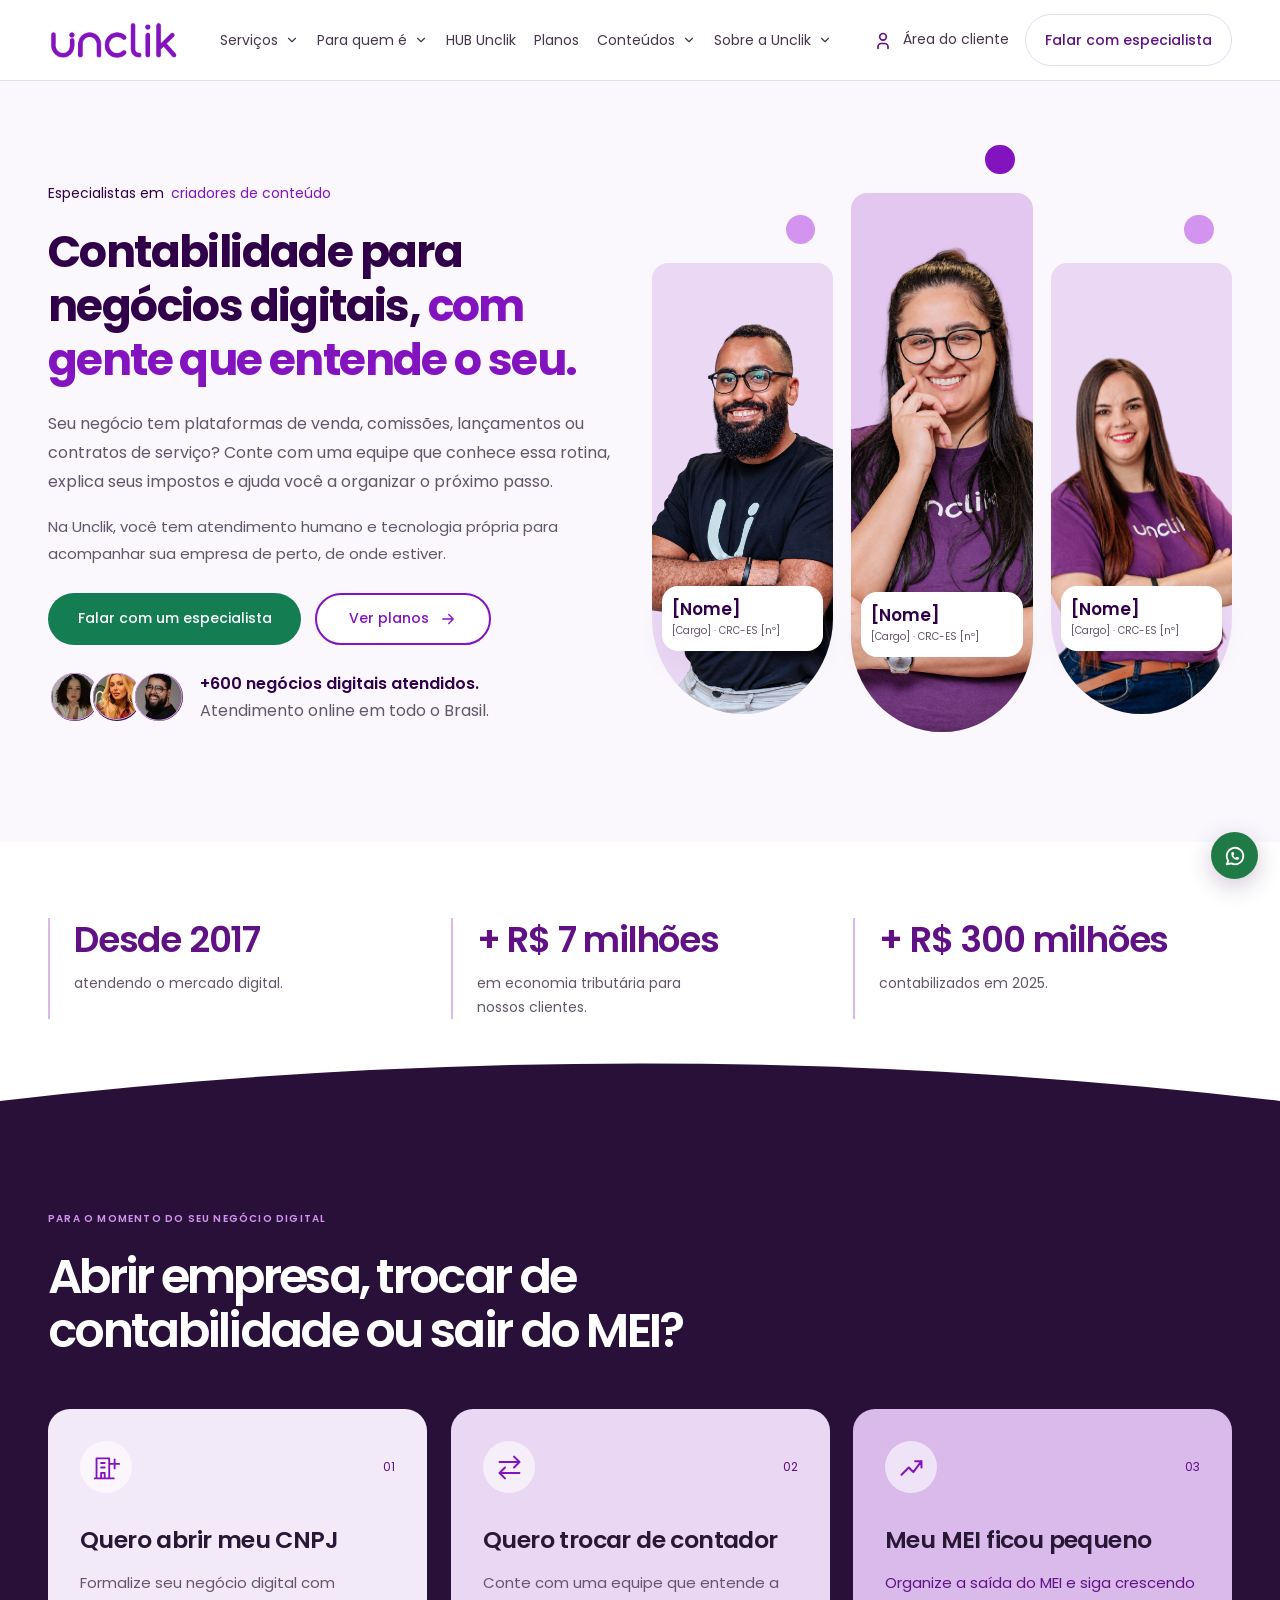
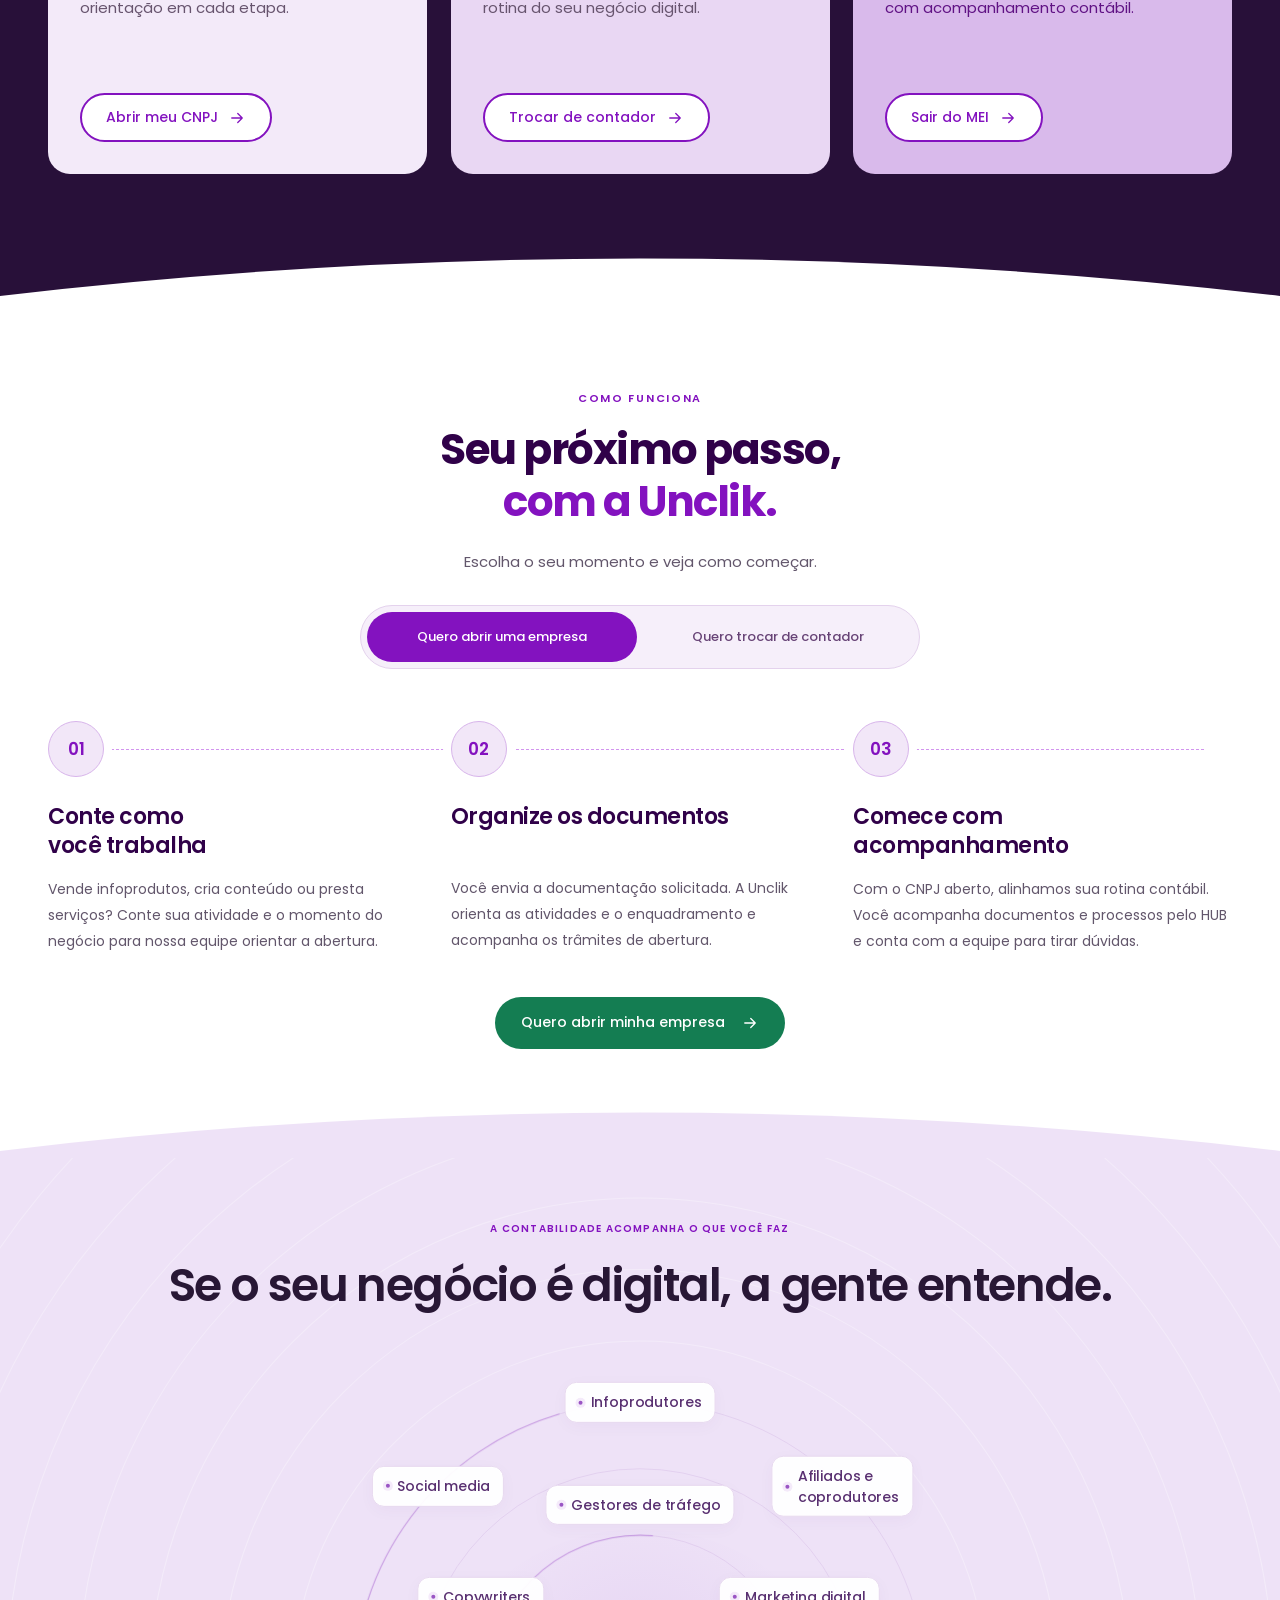
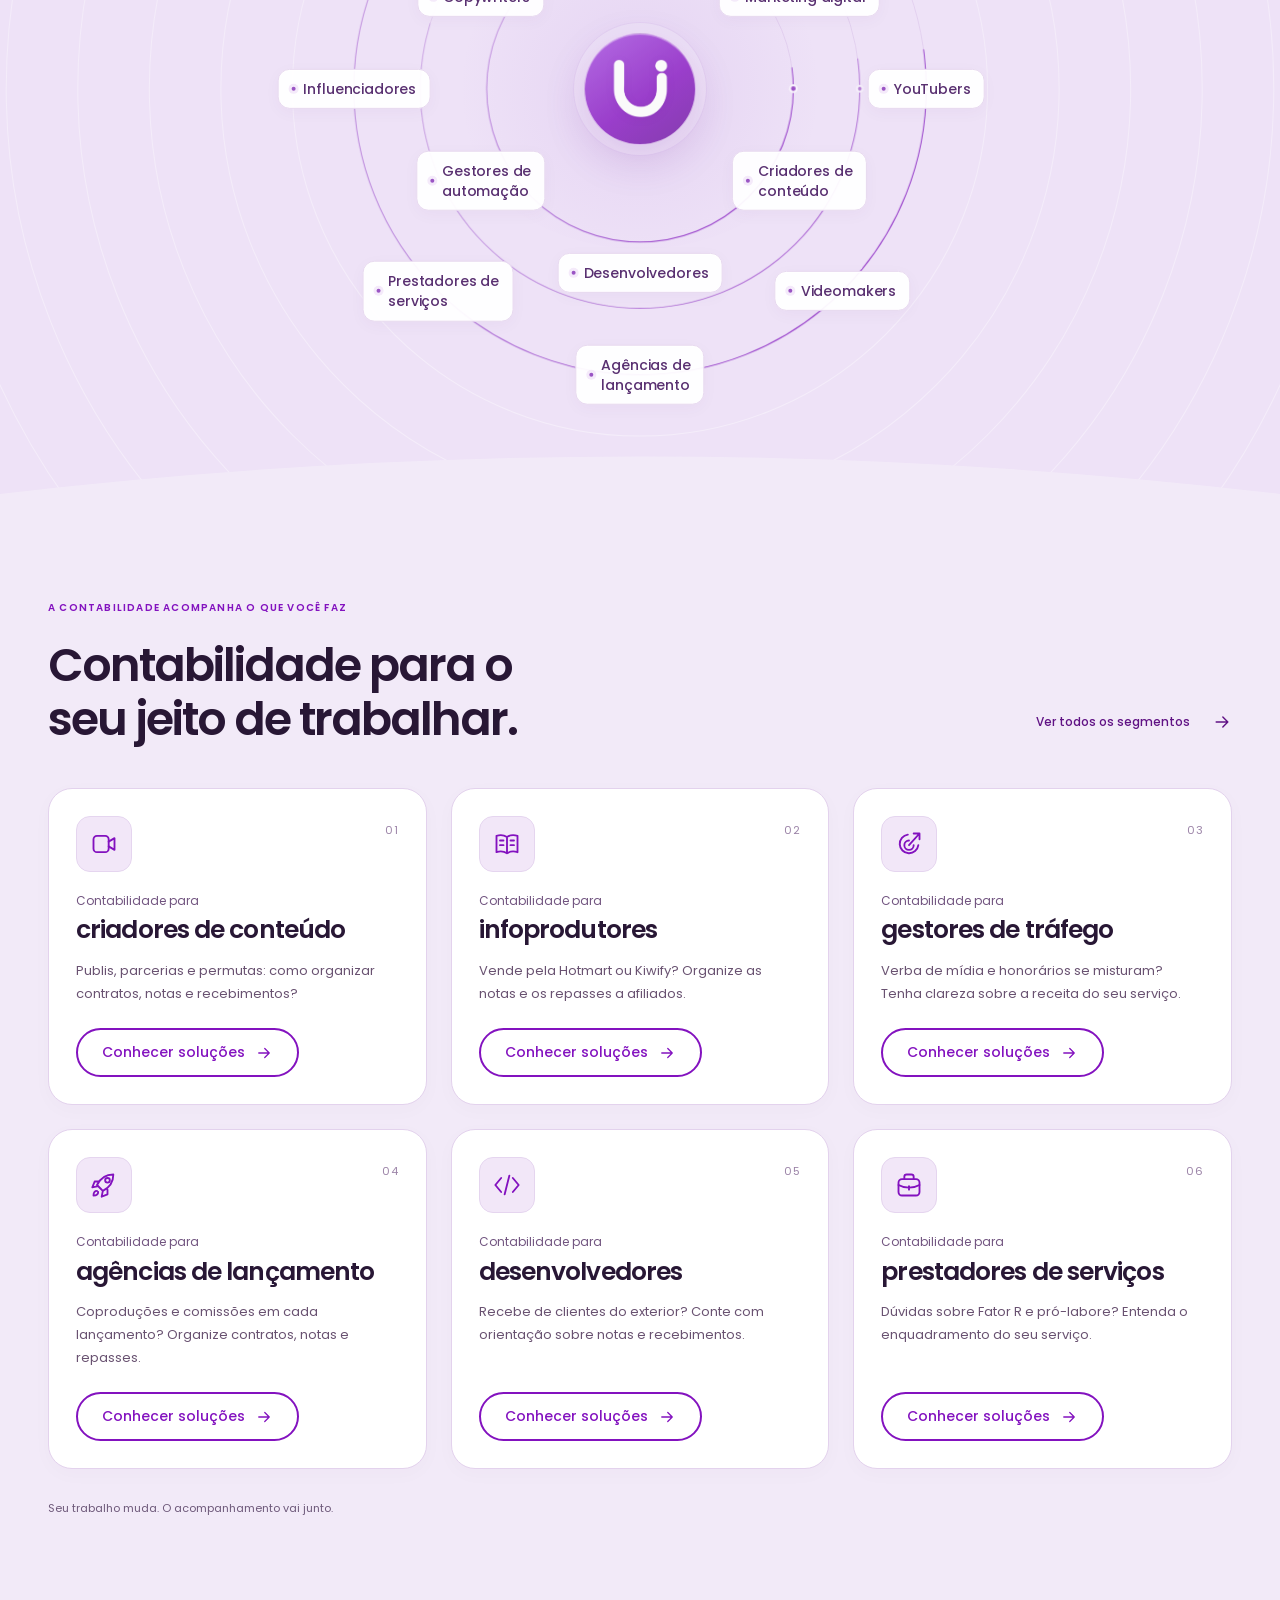
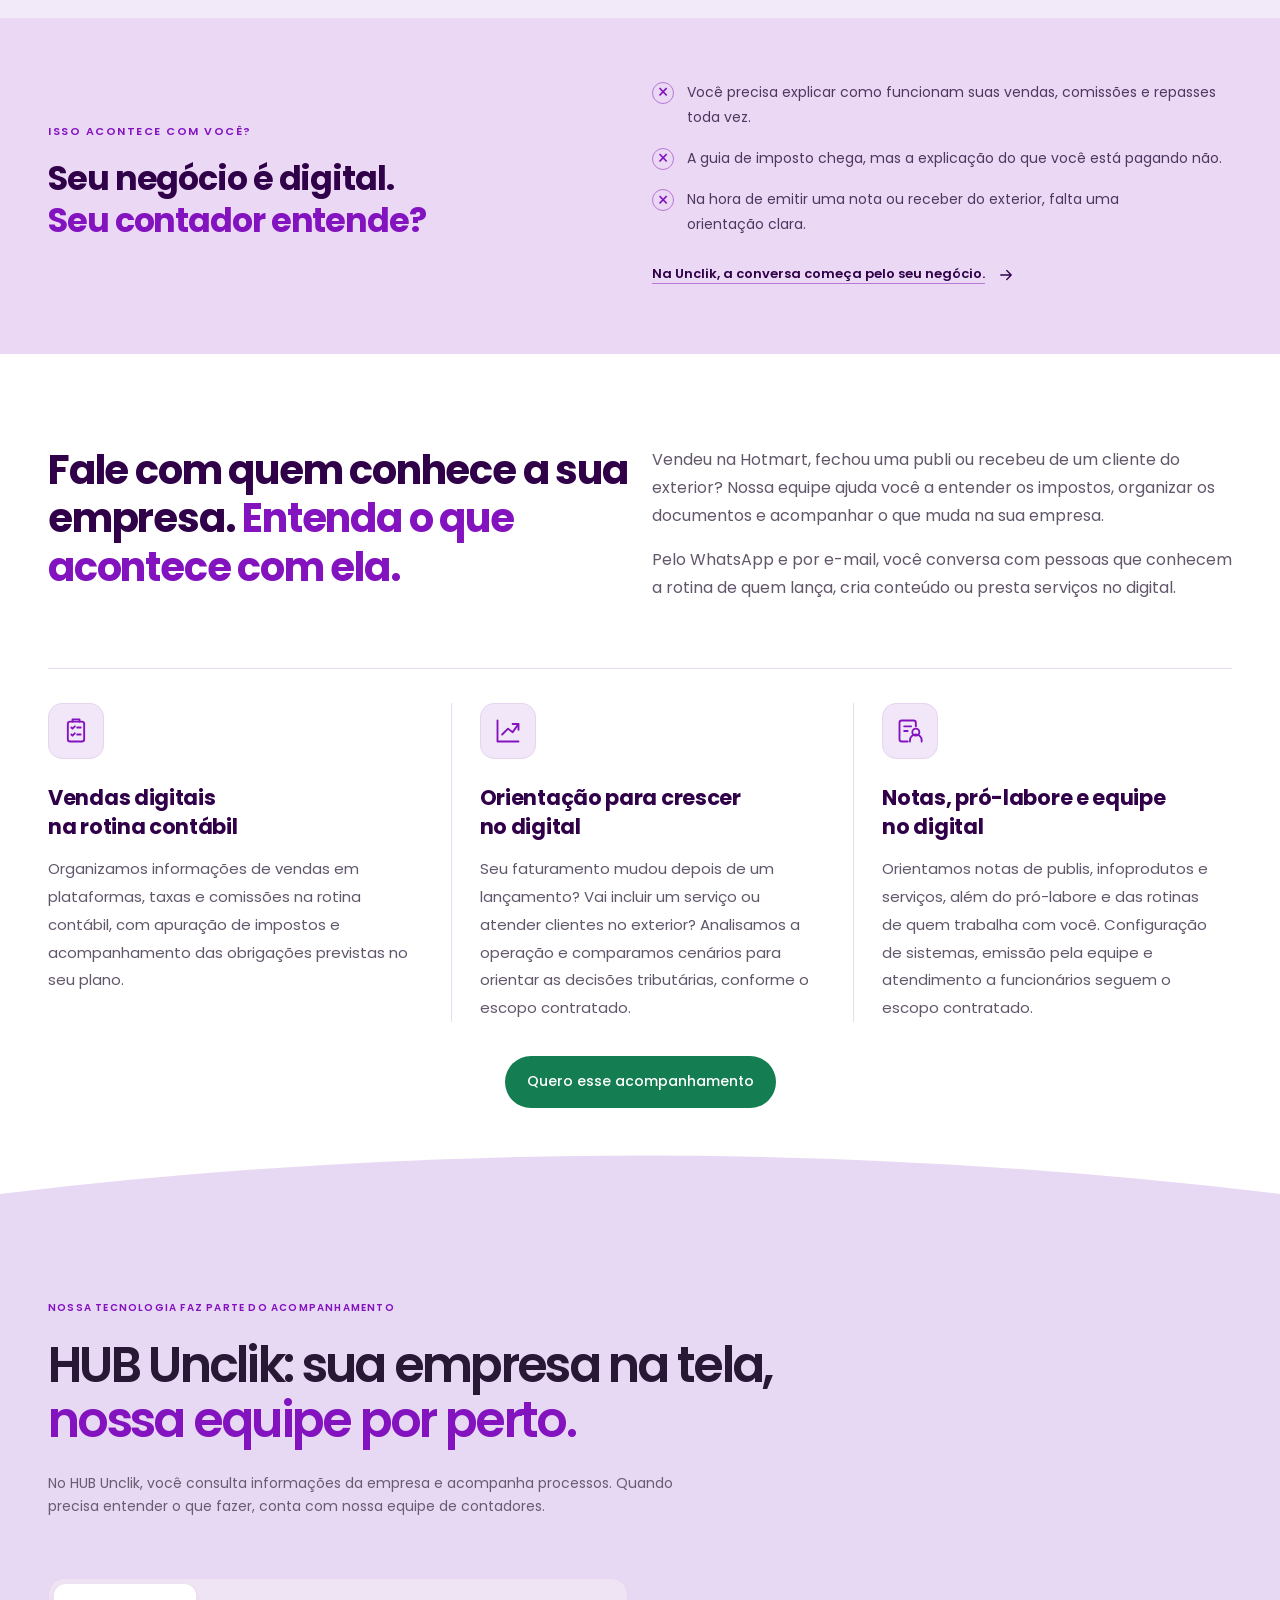
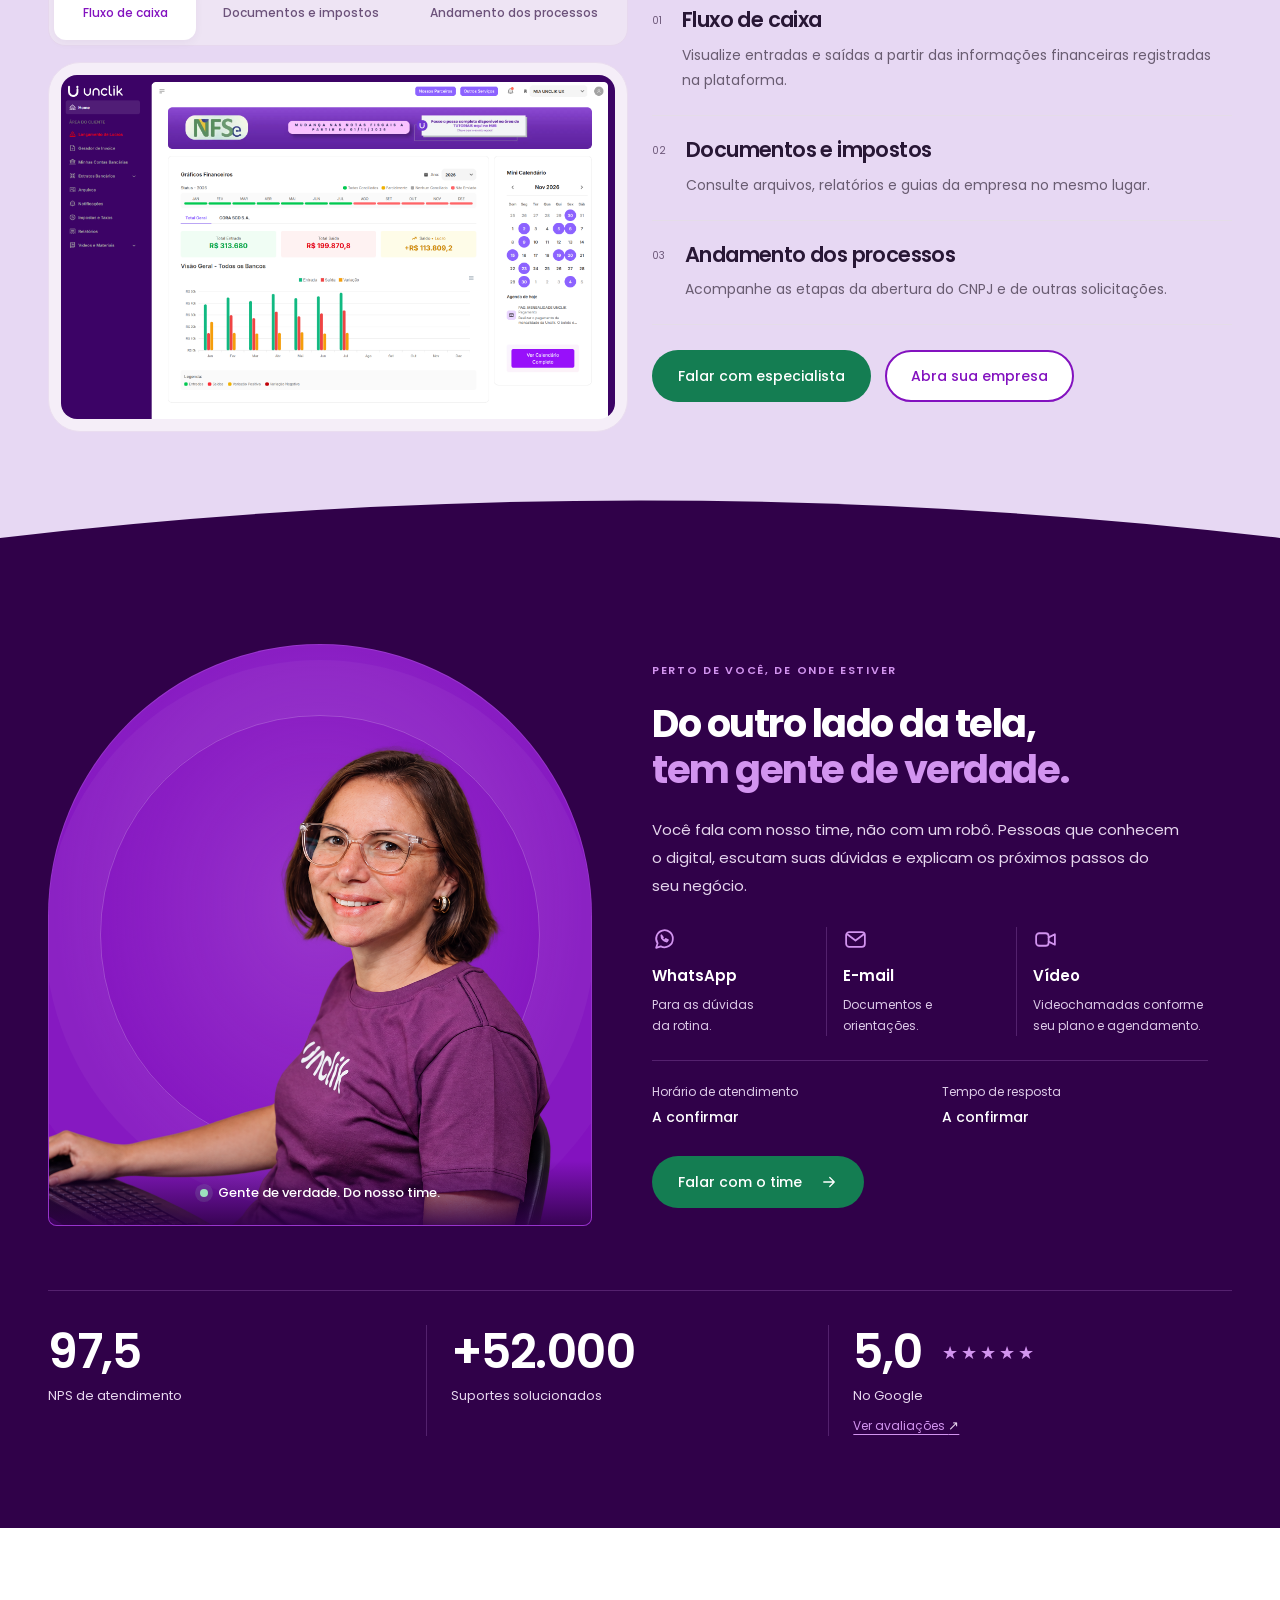
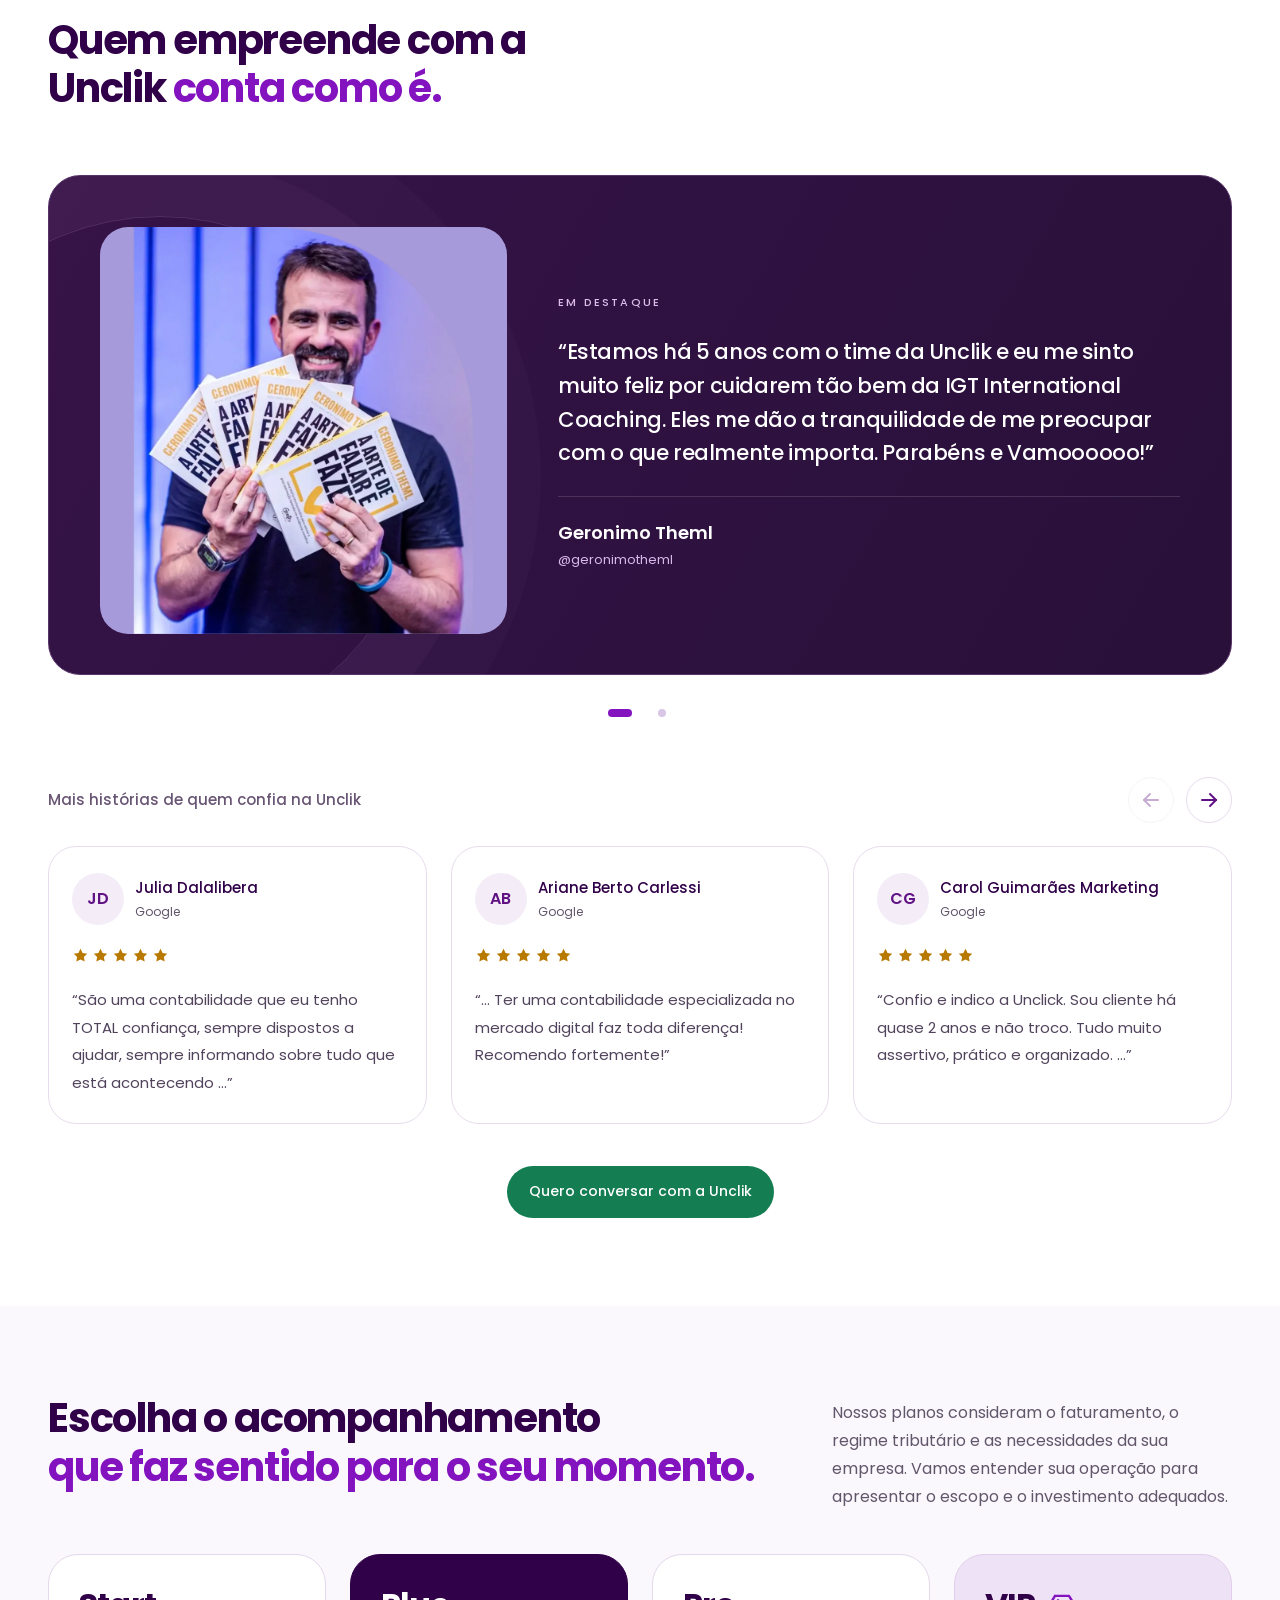
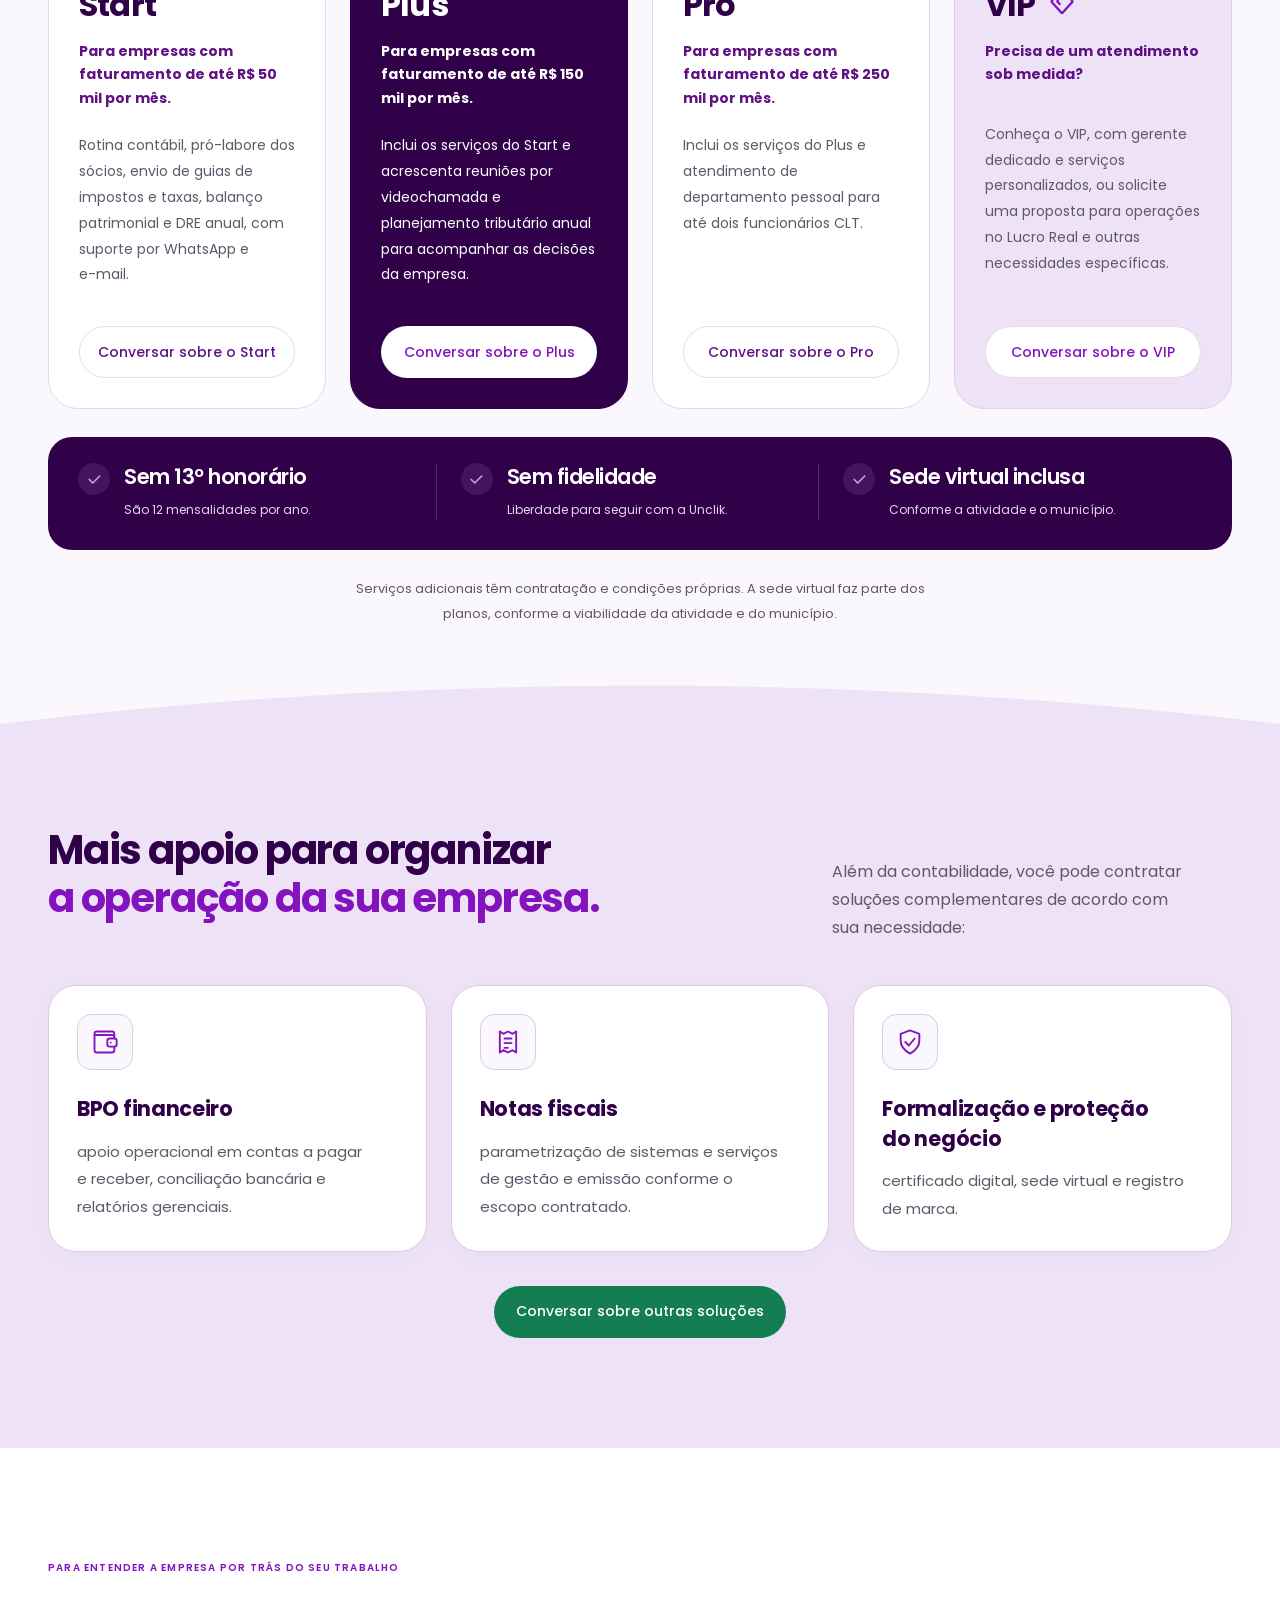
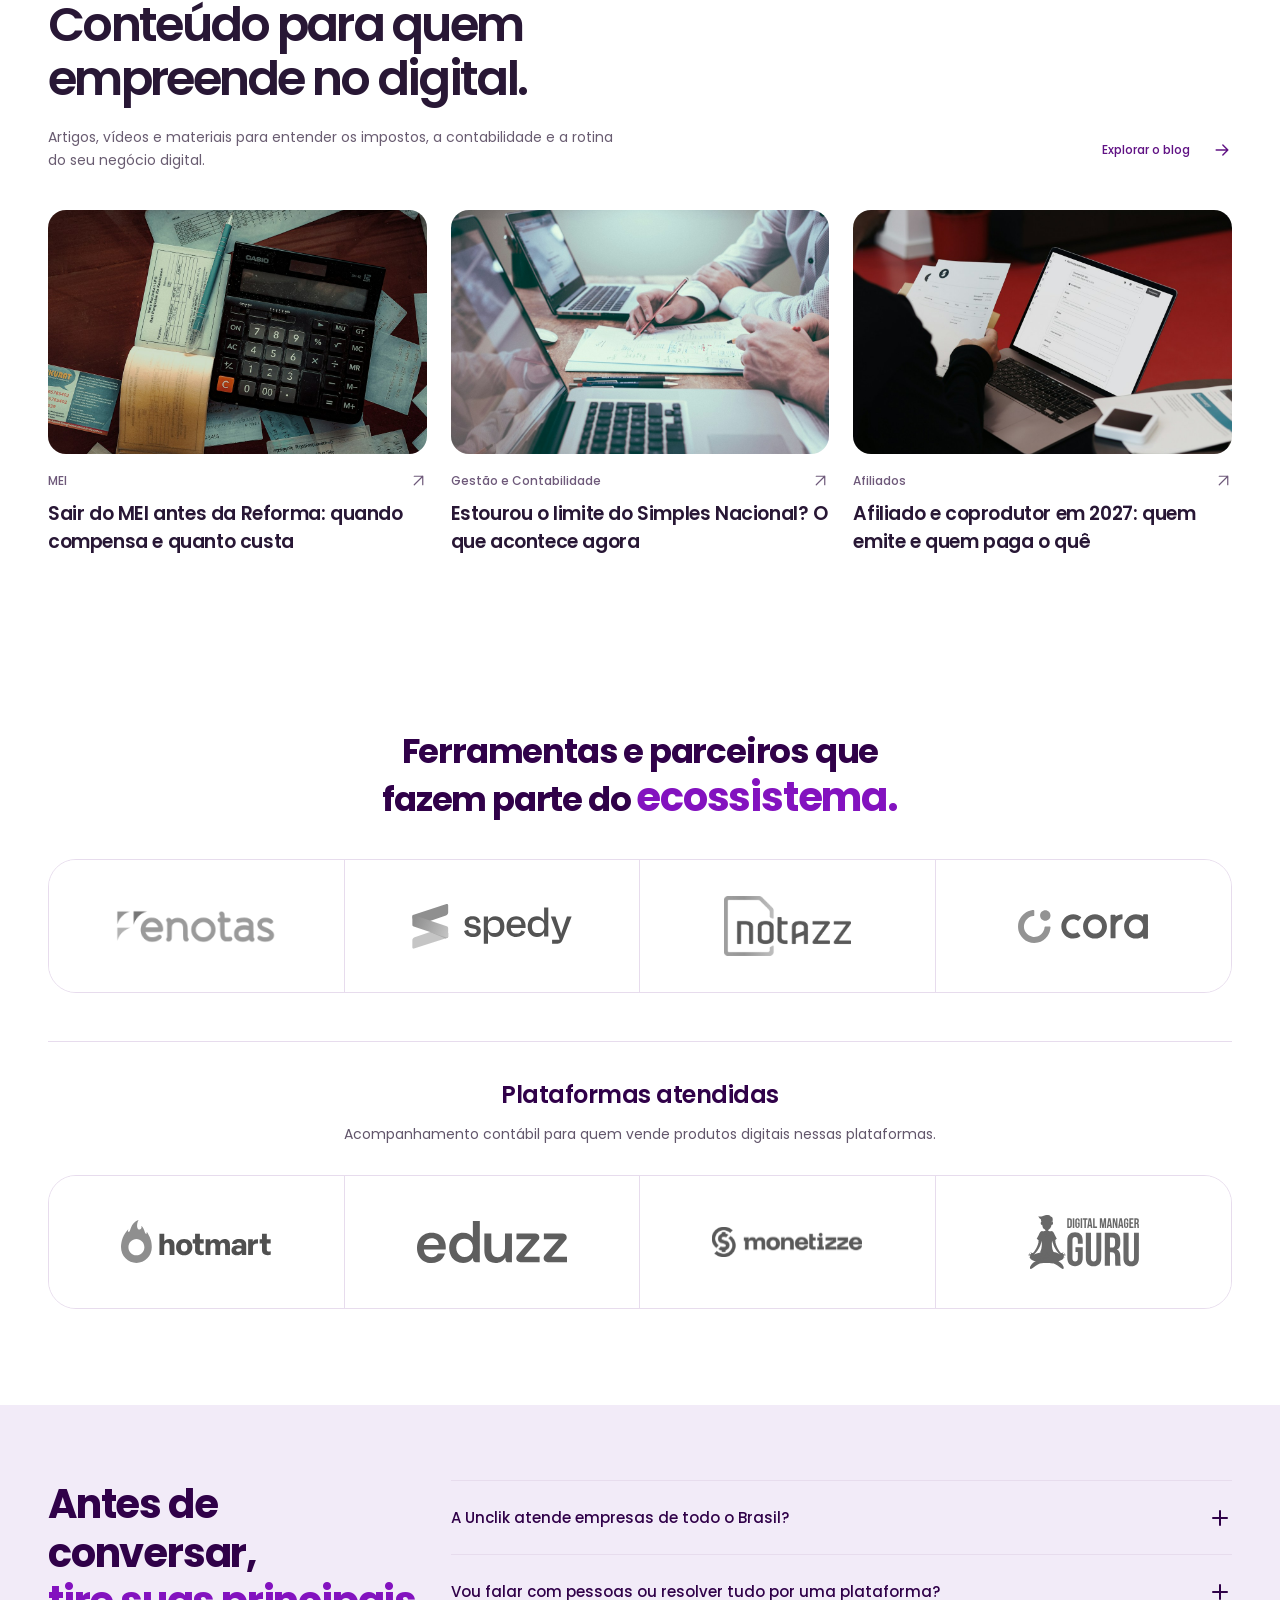
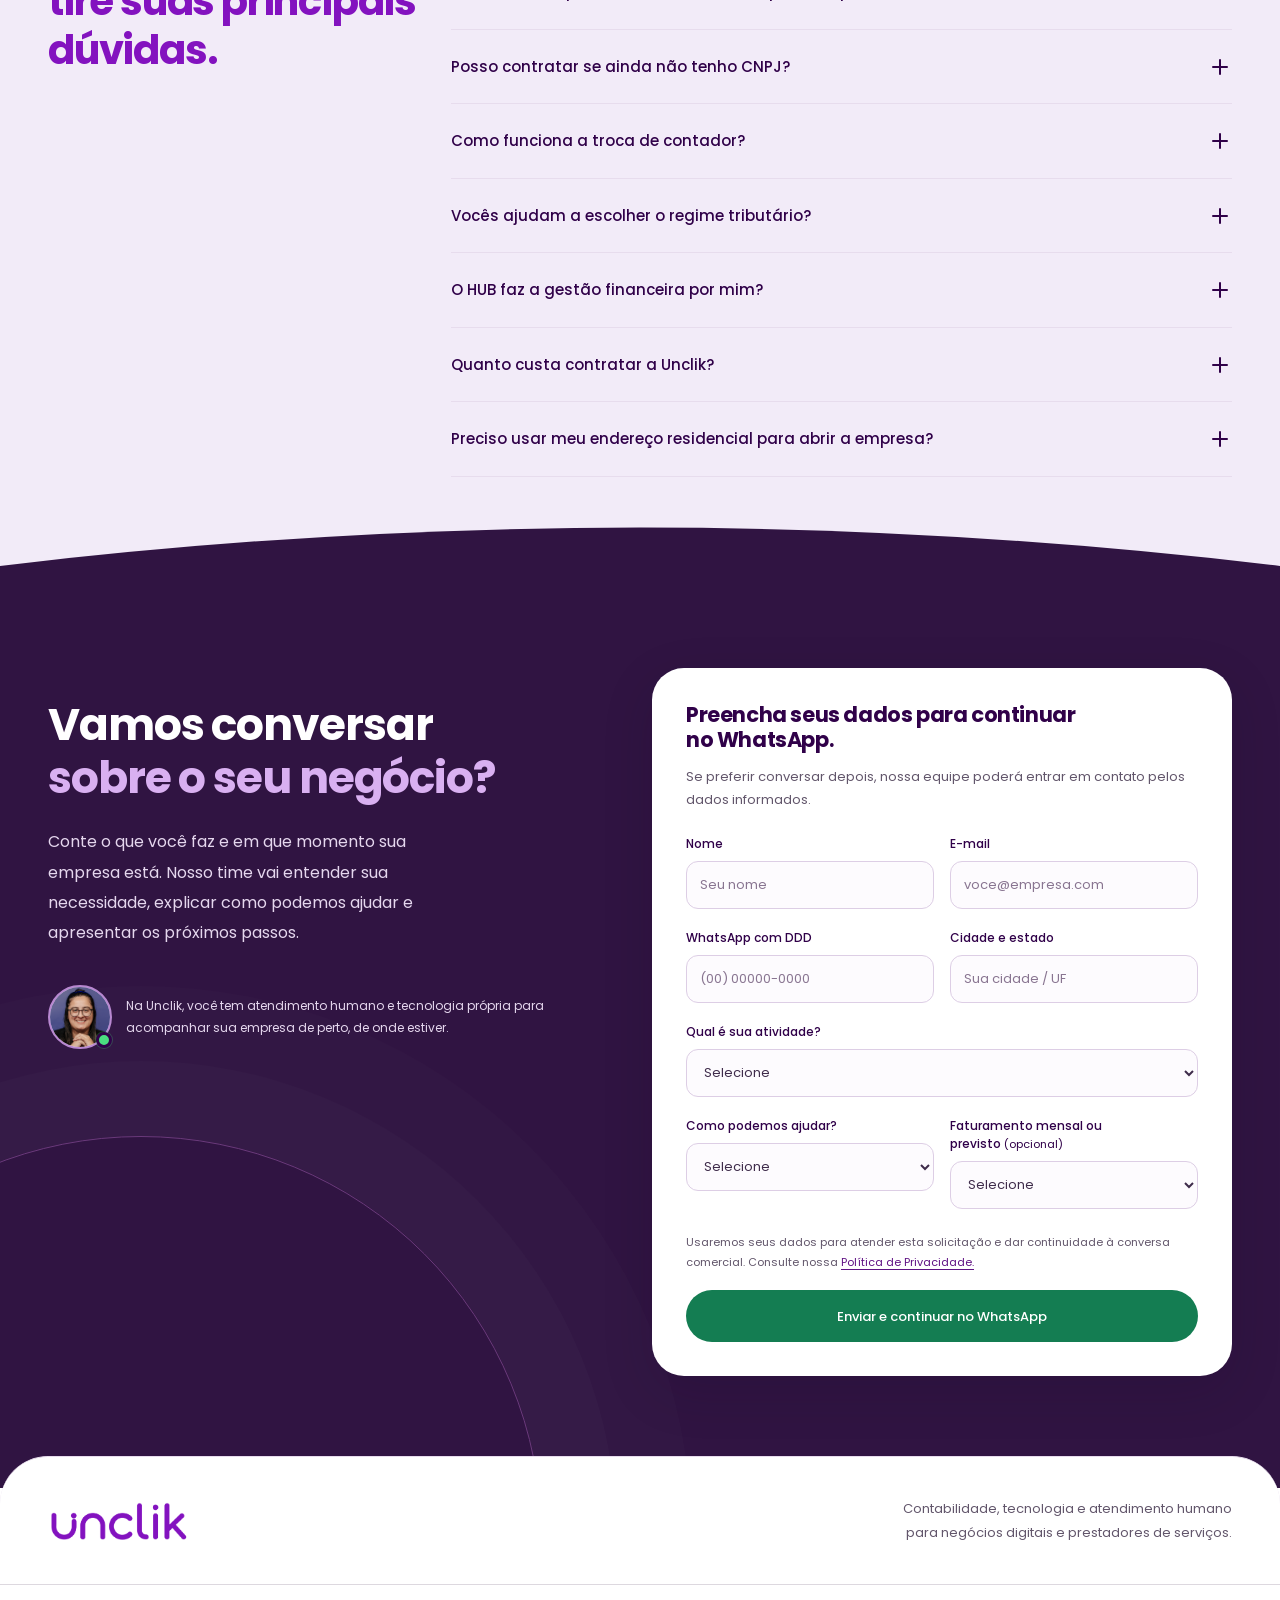
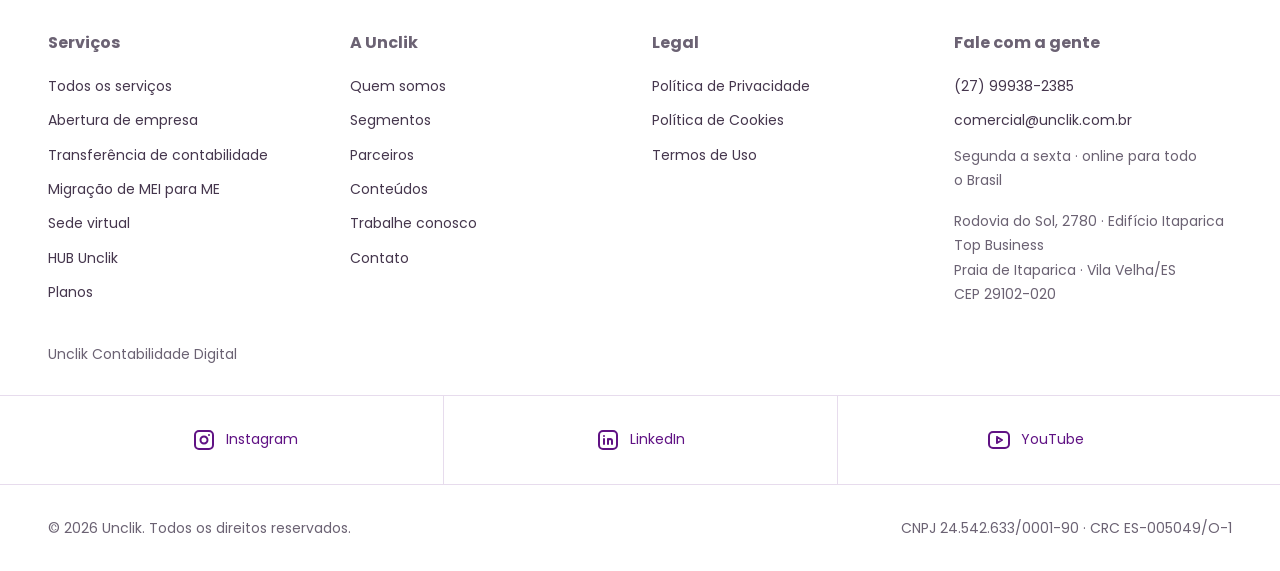
==== commit 82cb5a46: "Publica revisão da versão Alterações" ====
--- a/alteracoes/index.html
+++ b/alteracoes/index.html
@@ -6,9 +6,9 @@
     <meta name="theme-color" content="#fff">
     <meta name="description" content="Contabilidade para negócios digitais e prestadores de serviços. Atendimento humano, orientação tributária e HUB próprio. Conheça a Unclik.">
     <title>Unclik — Alterações</title>
-    <link rel="stylesheet" href="v6/shared-assets/fonts/fonts.css"><link rel="stylesheet" href="styles.css"><link rel="stylesheet" href="home-revision.css"><link rel="stylesheet" href="v3.css"><link rel="stylesheet" href="v6/sections.css"><link rel="stylesheet" href="nichos.css"><link rel="stylesheet" href="nichos-cards.css"><link rel="stylesheet" href="secoes.css"><link rel="stylesheet" href="icones-servicos.css"><link rel="stylesheet" href="acoes.css"><link rel="stylesheet" href="depoimento-destaque.css"><link rel="stylesheet" href="hero-equipe.css"><link rel="stylesheet" href="grid.css"></head>
+    <link rel="stylesheet" href="v6/shared-assets/fonts/fonts.css"><link rel="stylesheet" href="styles.css"><link rel="stylesheet" href="home-revision.css"><link rel="stylesheet" href="v3.css"><link rel="stylesheet" href="v6/sections.css"><link rel="stylesheet" href="nichos.css"><link rel="stylesheet" href="nichos-cards.css"><link rel="stylesheet" href="secoes.css"><link rel="stylesheet" href="icones-servicos.css"><link rel="stylesheet" href="acoes.css"><link rel="stylesheet" href="depoimento-destaque.css"><link rel="stylesheet" href="hero-equipe.css"><link rel="stylesheet" href="grid.css"><link rel="stylesheet" href="paleta.css"><link rel="stylesheet" href="solucoes.css"><link rel="stylesheet" href="hub-real.css"><link rel="stylesheet" href="atendimento-humano.css"><link rel="stylesheet" href="planos-diferenciais.css"><link rel="stylesheet" href="como-funciona.css"><link rel="stylesheet" href="ecossistema.css"><link rel="stylesheet" href="dores-digital.css"></head>
   <body class="home-revision home-v3 home-alteracoes">
-    <a class="skip-link" data-href="#conteudo" role="link" aria-disabled="true">Pular para o conteúdo</a>
+    <svg xmlns="http://www.w3.org/2000/svg" class="brand-color-definitions" width="0" height="0" aria-hidden="true" focusable="false"><defs><filter id="unclik-brand-purple" color-interpolation-filters="sRGB"><feflood flood-color="#8312BF"></feflood><fecomposite in2="SourceAlpha" operator="in"></fecomposite></filter></defs></svg><a class="skip-link" data-href="#conteudo" role="link" aria-disabled="true">Pular para o conteúdo</a>
     <header class="site-header">
       <div class="nav-wrap">
         <a class="brand" data-href="./" aria-label="Unclik, página inicial" role="link" aria-disabled="true"><img class="brand-logo" src="assets/logo-unclik-roxo.png" alt="Unclik Contabilidade Digital"></a>
@@ -21,7 +21,7 @@
               <a data-href="abertura-de-empresa/" role="link" aria-disabled="true">Abertura de empresa</a>
               <a data-href="transferencia-de-contabilidade/" role="link" aria-disabled="true">Transferência de contabilidade</a>
               <a data-href="migracao-de-mei-para-me/" role="link" aria-disabled="true">Migração de MEI para ME</a>
-              <a data-href="planos/" role="link" aria-disabled="true">Planos</a>
+              <a href="#planos">Planos</a>
               <a data-href="sede-virtual/" role="link" aria-disabled="true">Sede virtual</a>
               <a data-href="hub/" role="link" aria-disabled="true">HUB Unclik</a>
             </div>
@@ -45,7 +45,7 @@
               <a data-href="contabilidade-para-criador-de-conteudo/" role="link" aria-disabled="true">Criadores de conteúdo</a>
             </div>
           </details>
-          <a class="plans-link" data-href="#hub" role="link" aria-disabled="true">HUB Unclik</a><a class="plans-link" data-href="planos/" role="link" aria-disabled="true">Planos</a>
+          <a class="plans-link" data-href="#hub" role="link" aria-disabled="true">HUB Unclik</a><a class="plans-link" href="#planos">Planos</a>
         <details class="nav-dropdown" name="header-navigation">
             <summary>Conteúdos<svg class="tabler-icon icon-tabler-chevron-down" aria-hidden="true" focusable="false" xmlns="http://www.w3.org/2000/svg" width="24" height="24" viewbox="0 0 24 24" fill="none" stroke="currentColor" stroke-width="2" stroke-linecap="round" stroke-linejoin="round"> <path d="M6 9l6 6l6 -6"></path> </svg></summary>
             <div class="nav-menu">
@@ -81,29 +81,14 @@
             <p class="hero-lede">Seu negócio tem plataformas de venda, comissões, lançamentos ou contratos de serviço? Conte com uma equipe que conhece essa rotina, explica seus impostos e ajuda você a organizar o próximo passo.</p>
             <p class="hero-lede hero-support">Na Unclik, você tem atendimento humano e tecnologia própria para acompanhar sua empresa de perto, de onde estiver.</p>
 <div class="hero-actions">
-<a class="button button-primary" data-href="#contato" role="link" aria-disabled="true">Falar com um especialista</a><a class="text-link" data-href="#solucoes" role="link" aria-disabled="true">Encontrar minha solução</a>
+<a class="button button-primary" data-href="#contato" role="link" aria-disabled="true">Falar com um especialista</a><a class="button button-secondary" href="#planos">Ver planos<svg viewbox="0 0 24 24" fill="none" aria-hidden="true"><path d="M5 12h14M13 6l6 6-6 6" stroke="currentColor" stroke-width="1.7" stroke-linecap="round" stroke-linejoin="round"></path></svg></a>
 </div>
             <div class="digital-hero-proof">
-<span class="hero-client-portraits" aria-hidden="true"><img src="assets/revisao/depoimento-bianca-braga-rosto.webp" alt="" width="44" height="44" decoding="async"><img src="assets/revisao/depoimento-rafaela-chagas-rosto.webp" alt="" width="44" height="44" decoding="async"><img src="assets/revisao/depoimento-rodrigo-lana-rosto.webp" alt="" width="44" height="44" decoding="async"></span><p><strong>Mais de 600 empresas atendidas.</strong><br>Atendimento online em todo o Brasil.</p>
+<span class="hero-client-portraits" aria-hidden="true"><img src="assets/revisao/depoimento-bianca-braga-rosto.webp" alt="" width="44" height="44" decoding="async"><img src="assets/revisao/depoimento-rafaela-chagas-rosto.webp" alt="" width="44" height="44" decoding="async"><img src="assets/revisao/depoimento-rodrigo-lana-rosto.webp" alt="" width="44" height="44" decoding="async"></span><p><strong>+600 negócios digitais atendidos.</strong><br>Atendimento online em todo o Brasil.</p>
 </div>
           </div>
-          <div class="hero-visual digital-hero-art">
-            <div class="digital-orbit digital-orbit-one"></div>
-<div class="digital-orbit digital-orbit-two"></div>
-<figure class="hero-team-person hero-team-left"><img src="media/hero-equipe-homem.png" alt="Profissional da equipe Unclik sorrindo, de óculos e braços cruzados" width="1024" height="1536" decoding="async" fetchpriority="high"></figure><figure class="hero-team-person hero-team-right"><img src="media/hero-equipe-mulher.png" alt="Profissional da equipe Unclik sorrindo, de camiseta roxa e braços cruzados" width="1024" height="1536" decoding="async" fetchpriority="high"></figure><figure class="digital-portrait"><img src="assets/v3/hero-equipe-recorte.png" alt="Profissional da Unclik sorrindo, com camiseta da equipe no escritório" width="1024" height="1536" fetchpriority="high" decoding="async"></figure>
-            <div class="digital-floating-card digital-card-platform">
-<span class="floating-icon"><svg class="tabler-icon" aria-hidden="true" focusable="false" xmlns="http://www.w3.org/2000/svg" width="24" height="24" viewbox="0 0 24 24" fill="none" stroke="currentColor" stroke-width="2" stroke-linecap="round" stroke-linejoin="round">
-  <path d="M5 4h4l3 3h7a2 2 0 0 1 2 2v8a2 2 0 0 1 -2 2h-14a2 2 0 0 1 -2 -2v-11a2 2 0 0 1 2 -2"></path>
-</svg>
-</span><span>Seu negócio online.<strong>Sua contabilidade por perto.</strong></span>
-</div>
-            <div class="digital-floating-card digital-card-creator">
-<span class="creator-growth-icon"><svg class="tabler-icon" aria-hidden="true" focusable="false" xmlns="http://www.w3.org/2000/svg" width="24" height="24" viewbox="0 0 24 24" fill="none" stroke="currentColor" stroke-width="2" stroke-linecap="round" stroke-linejoin="round">
-  <path d="M3 17l6 -6l4 4l8 -8"></path>
-  <path d="M14 7l7 0l0 7"></path>
-</svg></span><span>Do primeiro CNPJ<br><strong>à próxima fase.</strong></span>
-</div>
-            </div>
+          <div class="hero-visual digital-hero-art hero-team-arches" role="group" aria-label="Profissionais da equipe Unclik">
+            <figure class="hero-arch-card hero-arch-left"><div class="hero-arch-photo"><img src="media/hero-equipe-homem.png" alt="Profissional da equipe Unclik sorrindo, de óculos e braços cruzados" width="1024" height="1536" decoding="async" fetchpriority="high"></div><figcaption class="hero-arch-caption"><strong>[Nome]</strong><span>[Cargo] · CRC-ES [nº]</span></figcaption></figure><figure class="hero-arch-card hero-arch-center"><div class="hero-arch-photo"><img src="assets/v3/hero-equipe-recorte.png" alt="Profissional da equipe Unclik sorrindo, de óculos e camiseta roxa" width="1024" height="1536" decoding="async" fetchpriority="high"></div><figcaption class="hero-arch-caption"><strong>[Nome]</strong><span>[Cargo] · CRC-ES [nº]</span></figcaption></figure><figure class="hero-arch-card hero-arch-right"><div class="hero-arch-photo"><img src="media/hero-equipe-mulher.png" alt="Profissional da equipe Unclik sorrindo, de camiseta roxa e braços cruzados" width="1024" height="1536" decoding="async" fetchpriority="high"></div><figcaption class="hero-arch-caption"><strong>[Nome]</strong><span>[Cargo] · CRC-ES [nº]</span></figcaption></figure></div>
         </div>
       </section>
 
@@ -119,7 +104,42 @@
 <strong>+ R$ 300 milhões</strong><p>contabilizados em 2025.</p>
 </div>
 </div>
-</section></div><div class="section-band" data-section="segmentos"><div class="alteracoes-v6" data-origem="versao-6"><section class="audiences section niche-map-section" id="segmentos" aria-labelledby="audience-title"><div class="container"><div class="audience-heading"><div><span class="eyebrow">A contabilidade acompanha o que você faz</span><h2 id="audience-title">Do conteúdo ao código, conheça os negócios que atendemos.</h2></div></div></div><div class="container niche-map-container">
+</section></div><div class="section-band" data-section="servicos"><div class="alteracoes-v6" data-origem="versao-6"><section class="services section dark-section" id="servicos"><div class="container"><div class="section-heading"><span class="eyebrow light">Para o momento do seu negócio digital</span><h2>Abrir empresa, trocar de contabilidade ou sair do MEI?</h2></div><div class="services-grid"><a class="service-card reveal" href="https://unclik.com.br/abertura-de-empresa/" data-planned="/abertura-de-empresa/">
+<div class="card-top"><span class="service-icon"><img src="v6/assets/abertura-empresa.svg" alt="" width="32" height="32"></span><span class="index">01</span></div>
+<h3>Quero abrir meu CNPJ</h3><p>Formalize seu negócio digital com orientação em cada etapa.</p><span class="button button-outline service-card-cta">Abrir meu CNPJ<svg viewbox="0 0 24 24" fill="none" aria-hidden="true"><path d="M5 12h14M13 6l6 6-6 6" stroke="currentColor" stroke-width="1.7" stroke-linecap="round" stroke-linejoin="round"></path></svg></span></a><a class="service-card reveal" href="https://unclik.com.br/transferencia-de-contabilidade/" data-planned="/transferencia-de-contabilidade/">
+<div class="card-top"><span class="service-icon"><img src="v6/assets/transferencia-contabilidade.svg" alt="" width="32" height="32"></span><span class="index">02</span></div>
+<h3>Quero trocar de contador</h3><p>Conte com uma equipe que entende a rotina do seu negócio digital.</p><span class="button button-outline service-card-cta">Trocar de contador<svg viewbox="0 0 24 24" fill="none" aria-hidden="true"><path d="M5 12h14M13 6l6 6-6 6" stroke="currentColor" stroke-width="1.7" stroke-linecap="round" stroke-linejoin="round"></path></svg></span></a><a class="service-card reveal" href="https://unclik.com.br/migracao-de-mei-para-me/" data-planned="/migracao-de-mei-para-me/">
+<div class="card-top"><span class="service-icon"><img src="v6/assets/migracao-mei.svg" alt="" width="32" height="32"></span><span class="index">03</span></div>
+<h3>Meu MEI ficou pequeno</h3><p>Organize a saída do MEI e siga crescendo com acompanhamento contábil.</p><span class="button button-outline service-card-cta">Sair do MEI<svg viewbox="0 0 24 24" fill="none" aria-hidden="true"><path d="M5 12h14M13 6l6 6-6 6" stroke="currentColor" stroke-width="1.7" stroke-linecap="round" stroke-linejoin="round"></path></svg></span></a></div></div></section></div></div><div class="section-band" data-section="como-funciona"><section class="journey section-shell" id="como-funciona" aria-labelledby="journey-title">
+  <header class="journey-heading">
+    <span class="journey-eyebrow">Como funciona</span>
+    <h2 id="journey-title">Seu próximo passo,<br><em>com a Unclik.</em></h2>
+    <p>Escolha o seu momento e veja como começar.</p>
+  </header>
+  <div class="journey-tabs" role="tablist" aria-label="Escolha a jornada da sua empresa">
+    <button type="button" role="tab" id="journey-tab-abertura" aria-controls="journey-panel-abertura" aria-selected="true" tabindex="0">Quero abrir uma empresa</button>
+    <button type="button" role="tab" id="journey-tab-transferencia" aria-controls="journey-panel-transferencia" aria-selected="false" tabindex="-1">Quero trocar de contador</button>
+  </div>
+  <div class="journey-panel" id="journey-panel-abertura" role="tabpanel" aria-labelledby="journey-tab-abertura" tabindex="0">
+    <h3 class="journey-panel-title">Abrir minha empresa</h3>
+    <ol class="journey-steps">
+      <li><span class="journey-step-number" aria-hidden="true">01</span><h4>Conte como você trabalha</h4><p>Vende infoprodutos, cria conteúdo ou presta serviços? Conte sua atividade e o momento do negócio para nossa equipe orientar a abertura.</p></li>
+      <li><span class="journey-step-number" aria-hidden="true">02</span><h4>Organize os documentos</h4><p>Você envia a documentação solicitada. A Unclik orienta as atividades e o enquadramento e acompanha os trâmites de abertura.</p></li>
+      <li><span class="journey-step-number" aria-hidden="true">03</span><h4>Comece com acompanhamento</h4><p>Com o CNPJ aberto, alinhamos sua rotina contábil. Você acompanha documentos e processos pelo HUB e conta com a equipe para tirar dúvidas.</p></li>
+    </ol>
+    <div class="journey-action"><a class="button button-primary" href="#contato">Quero abrir minha empresa<svg viewbox="0 0 24 24" fill="none" aria-hidden="true"><path d="M5 12h14m-6-6 6 6-6 6"></path></svg></a></div>
+  </div>
+  <div class="journey-panel" id="journey-panel-transferencia" role="tabpanel" aria-labelledby="journey-tab-transferencia" tabindex="0">
+    <h3 class="journey-panel-title">Trocar de contador</h3>
+    <ol class="journey-steps">
+      <li><span class="journey-step-number" aria-hidden="true">01</span><h4>Converse sobre sua empresa</h4><p>Conte o que faz, seu faturamento e o que precisa melhorar no atendimento. Nossa equipe avalia sua operação e apresenta o acompanhamento adequado.</p></li>
+      <li><span class="journey-step-number" aria-hidden="true">02</span><h4>Organize a transferência</h4><p>Orientamos os documentos e as informações necessários para a mudança, incluindo a comunicação com a contabilidade atual.</p></li>
+      <li><span class="journey-step-number" aria-hidden="true">03</span><h4>Siga com a Unclik</h4><p>Com a transferência concluída, sua rotina contábil passa a ser acompanhada pela nossa equipe, com documentos e informações reunidos no HUB.</p></li>
+    </ol>
+    <div class="journey-action"><a class="button button-primary" href="#contato">Quero trocar de contador<svg viewbox="0 0 24 24" fill="none" aria-hidden="true"><path d="M5 12h14m-6-6 6 6-6 6"></path></svg></a></div>
+  </div>
+</section>
+</div><div class="section-band" data-section="segmentos"><div class="alteracoes-v6" data-origem="versao-6"><section class="audiences section niche-map-section" id="segmentos" aria-labelledby="audience-title"><div class="container"><div class="audience-heading"><div><span class="eyebrow">A contabilidade acompanha o que você faz</span><h2 id="audience-title">Se o seu negócio é digital, a gente entende.</h2></div></div></div><div class="container niche-map-container">
   <div class="niche-map" id="mapa-nichos" role="group" aria-label="Nichos atendidos pela Unclik">
     <svg xmlns="http://www.w3.org/2000/svg" viewbox="0 0 900 680" preserveaspectratio="none" fill="none" class="niche-map-background" aria-hidden="true" focusable="false">
   <defs>
@@ -151,20 +171,20 @@
       </defs>
       <g class="niche-map-orbit-tracks" fill="none" stroke="currentColor">
         <circle cx="450" cy="340" r="280"></circle>
-        <circle cx="450" cy="340" r="230"></circle>
-        <circle cx="450" cy="340" r="180"></circle>
+        <circle cx="450" cy="340" r="215"></circle>
+        <circle cx="450" cy="340" r="150"></circle>
       </g>
       <g class="niche-map-orbit-spin niche-map-orbit-outer">
         <circle class="niche-map-orbit-arc" cx="450" cy="340" r="280" pathlength="100" stroke-dasharray="72 28"></circle>
         <circle class="niche-map-orbit-dot" cx="730" cy="340" r="3.3"></circle>
       </g>
       <g class="niche-map-orbit-spin niche-map-orbit-middle">
-        <circle class="niche-map-orbit-arc" cx="450" cy="340" r="230" pathlength="100" stroke-dasharray="56 44"></circle>
-        <circle class="niche-map-orbit-dot" cx="680" cy="340" r="2.8"></circle>
+        <circle class="niche-map-orbit-arc" cx="450" cy="340" r="215" pathlength="100" stroke-dasharray="56 44"></circle>
+        <circle class="niche-map-orbit-dot" cx="665" cy="340" r="2.8"></circle>
       </g>
       <g class="niche-map-orbit-spin niche-map-orbit-inner">
-        <circle class="niche-map-orbit-arc" cx="450" cy="340" r="180" pathlength="100" stroke-dasharray="78 22"></circle>
-        <circle class="niche-map-orbit-dot" cx="630" cy="340" r="3.3"></circle>
+        <circle class="niche-map-orbit-arc" cx="450" cy="340" r="150" pathlength="100" stroke-dasharray="78 22"></circle>
+        <circle class="niche-map-orbit-dot" cx="600" cy="340" r="3.3"></circle>
       </g>
     </svg>
     <div class="niche-map-brand">
@@ -188,28 +208,36 @@
     </ul>
   </div>
 </div>
-</section></div></div><div class="section-band" data-section="servicos"><div class="alteracoes-v6" data-origem="versao-6"><section class="services section dark-section" id="servicos"><div class="container"><div class="section-heading"><span class="eyebrow light">Para o momento do seu negócio digital</span><h2>Abrir empresa, trocar de contabilidade ou sair do MEI?</h2></div><div class="services-grid"><a class="service-card reveal" href="https://unclik.com.br/abertura-de-empresa/" data-planned="/abertura-de-empresa/">
-<div class="card-top"><span class="service-icon"><img src="v6/assets/abertura-empresa.svg" alt="" width="32" height="32"></span><span class="index">01</span></div>
-<h3>Abertura de empresa</h3><p>Vai formalizar o trabalho com conteúdo, infoprodutos ou serviços? Orientamos as atividades do CNPJ e o enquadramento tributário da sua empresa.</p><span class="card-action" aria-hidden="true"><svg viewbox="0 0 24 24" fill="none" aria-hidden="true"><path d="M5 12h14M13 6l6 6-6 6" stroke="currentColor" stroke-width="1.7" stroke-linecap="round" stroke-linejoin="round"></path></svg></span></a><a class="service-card reveal" href="https://unclik.com.br/transferencia-de-contabilidade/" data-planned="/transferencia-de-contabilidade/">
-<div class="card-top"><span class="service-icon"><img src="v6/assets/transferencia-contabilidade.svg" alt="" width="32" height="32"></span><span class="index">02</span></div>
-<h3>Transferência de contabilidade</h3><p>Já tem CNPJ, mas falta clareza sobre impostos e obrigações? Converse com contadores que conhecem o funcionamento dos negócios digitais.</p><span class="card-action" aria-hidden="true"><svg viewbox="0 0 24 24" fill="none" aria-hidden="true"><path d="M5 12h14M13 6l6 6-6 6" stroke="currentColor" stroke-width="1.7" stroke-linecap="round" stroke-linejoin="round"></path></svg></span></a><a class="service-card reveal" href="https://unclik.com.br/migracao-de-mei-para-me/" data-planned="/migracao-de-mei-para-me/">
-<div class="card-top"><span class="service-icon"><img src="v6/assets/migracao-mei.svg" alt="" width="32" height="32"></span><span class="index">03</span></div>
-<h3>Migração de MEI para ME</h3><p>O MEI deixou de acompanhar o seu negócio? Entenda a mudança para ME e organize as novas obrigações com orientação contábil.</p><span class="card-action" aria-hidden="true"><svg viewbox="0 0 24 24" fill="none" aria-hidden="true"><path d="M5 12h14M13 6l6 6-6 6" stroke="currentColor" stroke-width="1.7" stroke-linecap="round" stroke-linejoin="round"></path></svg></span></a></div></div></section></div></div><div class="section-band" data-section="nichos-cards"><div class="alteracoes-v6" data-origem="versao-6"><section class="audiences section" id="nichos-cards" aria-labelledby="audience-cards-title"><div class="container"><div class="audience-heading"><div><span class="eyebrow">A contabilidade acompanha o que você faz</span><h2 id="audience-cards-title">Contabilidade para o seu jeito de trabalhar.</h2></div><a class="text-link" href="https://unclik.com.br/segmentos/" data-planned="/segmentos/">Ver todos os segmentos<svg viewbox="0 0 24 24" fill="none" aria-hidden="true"><path d="M5 12h14M13 6l6 6-6 6" stroke="currentColor" stroke-width="1.7" stroke-linecap="round" stroke-linejoin="round"></path></svg></a></div></div><div class="audience-viewport" role="region" aria-label="Públicos atendidos"><ul id="audience-track" class="audience-track" aria-label="Seis públicos atendidos pela Unclik"><li class="audience-card" data-card="0"><a href="https://unclik.com.br/contabilidade-para-criador-de-conteudo/" data-planned="/contabilidade-para-criador-de-conteudo/" draggable="false"><div class="audience-art"><span class="audience-index">01</span><img src="icons/nicho-1.svg" alt="" width="56" height="56" draggable="false"></div><div class="audience-copy"><h3><span>Contabilidade para </span>criadores de conteúdo</h3><p>Para quem transforma a produção de conteúdo em negócio.</p><span class="audience-cta">Conhecer soluções <svg viewbox="0 0 24 24" fill="none" aria-hidden="true"><path d="M5 12h14M13 6l6 6-6 6" stroke="currentColor" stroke-width="1.7" stroke-linecap="round" stroke-linejoin="round"></path></svg></span></div></a></li><li class="audience-card" data-card="1"><a href="https://unclik.com.br/contabilidade-para-infoprodutor/" data-planned="/contabilidade-para-infoprodutor/" draggable="false"><div class="audience-art"><span class="audience-index">02</span><img src="icons/nicho-2.svg" alt="" width="56" height="56" draggable="false"></div><div class="audience-copy"><h3><span>Contabilidade para </span>infoprodutores</h3><p>Para quem vende conhecimento e produtos digitais.</p><span class="audience-cta">Conhecer soluções <svg viewbox="0 0 24 24" fill="none" aria-hidden="true"><path d="M5 12h14M13 6l6 6-6 6" stroke="currentColor" stroke-width="1.7" stroke-linecap="round" stroke-linejoin="round"></path></svg></span></div></a></li><li class="audience-card" data-card="2"><a href="https://unclik.com.br/contabilidade-para-gestor-de-trafego/" data-planned="/contabilidade-para-gestor-de-trafego/" draggable="false"><div class="audience-art"><span class="audience-index">03</span><img src="icons/nicho-3.svg" alt="" width="56" height="56" draggable="false"></div><div class="audience-copy"><h3><span>Contabilidade para </span>gestores de tráfego</h3><p>Para profissionais e empresas que trabalham com campanhas e mídia.</p><span class="audience-cta">Conhecer soluções <svg viewbox="0 0 24 24" fill="none" aria-hidden="true"><path d="M5 12h14M13 6l6 6-6 6" stroke="currentColor" stroke-width="1.7" stroke-linecap="round" stroke-linejoin="round"></path></svg></span></div></a></li><li class="audience-card" data-card="3"><a href="https://unclik.com.br/contabilidade-para-agencia-de-lancamento/" data-planned="/contabilidade-para-agencia-de-lancamento/" draggable="false"><div class="audience-art"><span class="audience-index">04</span><img src="icons/nicho-4.svg" alt="" width="56" height="56" draggable="false"></div><div class="audience-copy"><h3><span>Contabilidade para </span>agências de lançamento</h3><p>Para as empresas que planejam e executam lançamentos.</p><span class="audience-cta">Conhecer soluções <svg viewbox="0 0 24 24" fill="none" aria-hidden="true"><path d="M5 12h14M13 6l6 6-6 6" stroke="currentColor" stroke-width="1.7" stroke-linecap="round" stroke-linejoin="round"></path></svg></span></div></a></li><li class="audience-card" data-card="4"><a href="https://unclik.com.br/contabilidade-para-devs/" data-planned="/contabilidade-para-devs/" draggable="false"><div class="audience-art"><span class="audience-index">05</span><img src="icons/nicho-5.svg" alt="" width="56" height="56" draggable="false"></div><div class="audience-copy"><h3><span>Contabilidade para </span>desenvolvedores</h3><p>Para quem presta serviços e desenvolve soluções de tecnologia.</p><span class="audience-cta">Conhecer soluções <svg viewbox="0 0 24 24" fill="none" aria-hidden="true"><path d="M5 12h14M13 6l6 6-6 6" stroke="currentColor" stroke-width="1.7" stroke-linecap="round" stroke-linejoin="round"></path></svg></span></div></a></li><li class="audience-card" data-card="5"><a href="https://unclik.com.br/contabilidade-para-prestadores-de-servicos/" data-planned="/contabilidade-para-prestadores-de-servicos/" draggable="false"><div class="audience-art"><span class="audience-index">06</span><img src="icons/nicho-6.svg" alt="" width="56" height="56" draggable="false"></div><div class="audience-copy"><h3><span>Contabilidade para </span>prestadores de serviços</h3><p>Para consultores, arquitetos, engenheiros e outros profissionais de serviços.</p><span class="audience-cta">Conhecer soluções <svg viewbox="0 0 24 24" fill="none" aria-hidden="true"><path d="M5 12h14M13 6l6 6-6 6" stroke="currentColor" stroke-width="1.7" stroke-linecap="round" stroke-linejoin="round"></path></svg></span></div></a></li></ul></div><div class="container audience-footer"><span class="audience-hint">Seu trabalho muda. O acompanhamento vai junto.</span></div></section></div></div><div class="section-band" data-section="atendimento"><section class="v3-care section-shell" id="atendimento" aria-labelledby="care-title"><div class="v3-split-heading">
+</section></div></div><div class="section-band" data-section="nichos-cards"><div class="alteracoes-v6" data-origem="versao-6"><section class="audiences section" id="nichos-cards" aria-labelledby="audience-cards-title"><div class="container"><div class="audience-heading"><div><span class="eyebrow">A contabilidade acompanha o que você faz</span><h2 id="audience-cards-title">Contabilidade para o seu jeito de trabalhar.</h2></div><a class="text-link" href="https://unclik.com.br/segmentos/" data-planned="/segmentos/">Ver todos os segmentos<svg viewbox="0 0 24 24" fill="none" aria-hidden="true"><path d="M5 12h14M13 6l6 6-6 6" stroke="currentColor" stroke-width="1.7" stroke-linecap="round" stroke-linejoin="round"></path></svg></a></div></div><div class="audience-viewport" role="region" aria-label="Públicos atendidos"><ul id="audience-track" class="audience-track" aria-label="Seis públicos atendidos pela Unclik"><li class="audience-card" data-card="0"><a href="https://unclik.com.br/contabilidade-para-criador-de-conteudo/" data-planned="/contabilidade-para-criador-de-conteudo/" draggable="false"><div class="audience-art"><span class="audience-index">01</span><img src="icons/nicho-1.svg" alt="" width="56" height="56" draggable="false"></div><div class="audience-copy"><h3><span>Contabilidade para </span>criadores de conteúdo</h3><p>Publis, parcerias e permutas: como organizar contratos, notas e recebimentos?</p><span class="button button-outline audience-cta">Conhecer soluções<svg viewbox="0 0 24 24" fill="none" aria-hidden="true"><path d="M5 12h14M13 6l6 6-6 6" stroke="currentColor" stroke-width="1.7" stroke-linecap="round" stroke-linejoin="round"></path></svg></span></div></a></li><li class="audience-card" data-card="1"><a href="https://unclik.com.br/contabilidade-para-infoprodutor/" data-planned="/contabilidade-para-infoprodutor/" draggable="false"><div class="audience-art"><span class="audience-index">02</span><img src="icons/nicho-2.svg" alt="" width="56" height="56" draggable="false"></div><div class="audience-copy"><h3><span>Contabilidade para </span>infoprodutores</h3><p>Vende pela Hotmart ou Kiwify? Organize as notas e os repasses a afiliados.</p><span class="button button-outline audience-cta">Conhecer soluções<svg viewbox="0 0 24 24" fill="none" aria-hidden="true"><path d="M5 12h14M13 6l6 6-6 6" stroke="currentColor" stroke-width="1.7" stroke-linecap="round" stroke-linejoin="round"></path></svg></span></div></a></li><li class="audience-card" data-card="2"><a href="https://unclik.com.br/contabilidade-para-gestor-de-trafego/" data-planned="/contabilidade-para-gestor-de-trafego/" draggable="false"><div class="audience-art"><span class="audience-index">03</span><img src="icons/nicho-3.svg" alt="" width="56" height="56" draggable="false"></div><div class="audience-copy"><h3><span>Contabilidade para </span>gestores de tráfego</h3><p>Verba de mídia e honorários se misturam? Tenha clareza sobre a receita do seu serviço.</p><span class="button button-outline audience-cta">Conhecer soluções<svg viewbox="0 0 24 24" fill="none" aria-hidden="true"><path d="M5 12h14M13 6l6 6-6 6" stroke="currentColor" stroke-width="1.7" stroke-linecap="round" stroke-linejoin="round"></path></svg></span></div></a></li><li class="audience-card" data-card="3"><a href="https://unclik.com.br/contabilidade-para-agencia-de-lancamento/" data-planned="/contabilidade-para-agencia-de-lancamento/" draggable="false"><div class="audience-art"><span class="audience-index">04</span><img src="icons/nicho-4.svg" alt="" width="56" height="56" draggable="false"></div><div class="audience-copy"><h3><span>Contabilidade para </span>agências de lançamento</h3><p>Coproduções e comissões em cada lançamento? Organize contratos, notas e repasses.</p><span class="button button-outline audience-cta">Conhecer soluções<svg viewbox="0 0 24 24" fill="none" aria-hidden="true"><path d="M5 12h14M13 6l6 6-6 6" stroke="currentColor" stroke-width="1.7" stroke-linecap="round" stroke-linejoin="round"></path></svg></span></div></a></li><li class="audience-card" data-card="4"><a href="https://unclik.com.br/contabilidade-para-devs/" data-planned="/contabilidade-para-devs/" draggable="false"><div class="audience-art"><span class="audience-index">05</span><img src="icons/nicho-5.svg" alt="" width="56" height="56" draggable="false"></div><div class="audience-copy"><h3><span>Contabilidade para </span>desenvolvedores</h3><p>Recebe de clientes do exterior? Conte com orientação sobre notas e recebimentos.</p><span class="button button-outline audience-cta">Conhecer soluções<svg viewbox="0 0 24 24" fill="none" aria-hidden="true"><path d="M5 12h14M13 6l6 6-6 6" stroke="currentColor" stroke-width="1.7" stroke-linecap="round" stroke-linejoin="round"></path></svg></span></div></a></li><li class="audience-card" data-card="5"><a href="https://unclik.com.br/contabilidade-para-prestadores-de-servicos/" data-planned="/contabilidade-para-prestadores-de-servicos/" draggable="false"><div class="audience-art"><span class="audience-index">06</span><img src="icons/nicho-6.svg" alt="" width="56" height="56" draggable="false"></div><div class="audience-copy"><h3><span>Contabilidade para </span>prestadores de serviços</h3><p>Dúvidas sobre Fator R e pró-labore? Entenda o enquadramento do seu serviço.</p><span class="button button-outline audience-cta">Conhecer soluções<svg viewbox="0 0 24 24" fill="none" aria-hidden="true"><path d="M5 12h14M13 6l6 6-6 6" stroke="currentColor" stroke-width="1.7" stroke-linecap="round" stroke-linejoin="round"></path></svg></span></div></a></li></ul></div><div class="container audience-footer"><span class="audience-hint">Seu trabalho muda. O acompanhamento vai junto.</span></div></section></div></div><div class="section-band" data-section="dores-do-digital"><section class="digital-pains section-shell" id="dores-do-digital" aria-labelledby="digital-pains-title">
+  <div class="digital-pains-heading">
+    <span class="digital-pains-eyebrow">Isso acontece com você?</span>
+    <h2 id="digital-pains-title">Seu negócio é digital.<br><em>Seu contador entende?</em></h2>
+  </div>
+  <div class="digital-pains-content">
+    <ul>
+      <li><span aria-hidden="true">×</span><p>Você precisa explicar como funcionam suas vendas, comissões e repasses toda vez.</p></li>
+      <li><span aria-hidden="true">×</span><p>A guia de imposto chega, mas a explicação do que você está pagando não.</p></li>
+      <li><span aria-hidden="true">×</span><p>Na hora de emitir uma nota ou receber do exterior, falta uma orientação clara.</p></li>
+    </ul>
+    <a href="#atendimento" class="digital-pains-link">Na Unclik, a conversa começa pelo seu negócio.<svg viewbox="0 0 24 24" fill="none" aria-hidden="true"><path d="M5 12h14m-6-6 6 6-6 6"></path></svg></a>
+  </div>
+</section>
+</div><div class="section-band" data-section="atendimento"><section class="v3-care section-shell" id="atendimento" aria-labelledby="care-title"><div class="v3-split-heading">
 <div><h2 id="care-title">Fale com quem conhece a sua empresa. <em>Entenda o que acontece com ela.</em>
 </h2></div>
 <div class="v3-care-intro">
-<p>Você quer saber por que está pagando aquele imposto, quais documentos precisa enviar e o que muda quando seu faturamento cresce. Nossa equipe explica cada assunto com clareza e orienta os próximos passos.</p>
-<p>O atendimento acontece pelo WhatsApp e por e-mail, com pessoas de verdade e departamentos especializados nas rotinas da sua empresa.</p>
+<p>Vendeu na Hotmart, fechou uma publi ou recebeu de um cliente do exterior? Nossa equipe ajuda você a entender os impostos, organizar os documentos e acompanhar o que muda na sua empresa.</p>
+<p>Pelo WhatsApp e por e-mail, você conversa com pessoas que conhecem a rotina de quem lança, cria conteúdo ou presta serviços no digital.</p>
 </div>
 </div>
 <div class="v3-care-grid">
 <article class="v3-care-item"><div class="v3-service-art"><img src="icons/servico-rotina.svg" alt="" width="56" height="56" loading="lazy" decoding="async"></div>
-<h3>Sua rotina contábil<br>acompanhada</h3>
-<p>Escrituração, apuração de impostos, declarações e demonstrações contábeis, de acordo com as obrigações da sua empresa e o escopo contratado.</p></article><article class="v3-care-item"><div class="v3-service-art"><img src="icons/servico-orientacao.svg" alt="" width="56" height="56" loading="lazy" decoding="async"></div>
-<h3>Orientação para as suas decisões</h3>
-<p>Analisamos as características do negócio para orientar o enquadramento tributário e avaliar oportunidades legais de economia. Para decisões como a Reforma Tributária, usamos ferramentas próprias de simulação para comparar cenários.</p></article><article class="v3-care-item"><div class="v3-service-art"><img src="icons/servico-pessoal.svg" alt="" width="56" height="56" loading="lazy" decoding="async"></div>
-<h3>Apoio nas notas fiscais e no departamento pessoal</h3>
-<p>Conte com orientação sobre emissão de notas, pró-labore e obrigações trabalhistas. Configuração de sistemas, emissão de notas pela equipe e atendimento a funcionários seguem as condições de cada contratação.</p></article>
+<h3>Vendas digitais<br>na rotina contábil</h3>
+<p>Organizamos informações de vendas em plataformas, taxas e comissões na rotina contábil, com apuração de impostos e acompanhamento das obrigações previstas no seu plano.</p></article><article class="v3-care-item"><div class="v3-service-art"><img src="icons/servico-orientacao.svg" alt="" width="56" height="56" loading="lazy" decoding="async"></div>
+<h3>Orientação para crescer no digital</h3>
+<p>Seu faturamento mudou depois de um lançamento? Vai incluir um serviço ou atender clientes no exterior? Analisamos a operação e comparamos cenários para orientar as decisões tributárias, conforme o escopo contratado.</p></article><article class="v3-care-item"><div class="v3-service-art"><img src="icons/servico-pessoal.svg" alt="" width="56" height="56" loading="lazy" decoding="async"></div>
+<h3>Notas, pró-labore e equipe no digital</h3>
+<p>Orientamos notas de publis, infoprodutos e serviços, além do pró-labore e das rotinas de quem trabalha com você. Configuração de sistemas, emissão pela equipe e atendimento a funcionários seguem o escopo contratado.</p></article>
 </div>
 <div class="v3-section-cta"><a class="button button-primary" data-href="#contato" role="link" aria-disabled="true">Quero esse acompanhamento</a></div></section></div><div class="section-band" data-section="hub"><div class="alteracoes-v6" data-origem="versao-6"><section class="hub section" id="hub"><div class="container"><div class="hub-heading"><span class="eyebrow">Nossa tecnologia faz parte do acompanhamento</span><h2>HUB Unclik: sua empresa na tela, <br><span>nossa equipe por perto.</span></h2><p>No HUB Unclik, você consulta informações da empresa e acompanha processos. Quando precisa entender o que fazer, conta com nossa equipe de contadores.</p></div><div class="hub-grid"><div class="hv2-component" data-hv2>
   <div class="hv2-tabs" role="tablist" aria-label="Explore as funções do HUB Unclik">
@@ -218,32 +246,8 @@
     <button class="hv2-tab" type="button" role="tab" id="hv2-tab-processos" aria-controls="hv2-panel-processos" aria-selected="false" tabindex="-1">Andamento dos processos</button>
   </div>
   <div class="hv2-canvas">
-    <div class="hv2-brand" aria-hidden="true">HUB <span>Unclik</span></div>
-    <div class="hv2-panel hv2-finance" id="hv2-panel-caixa" role="tabpanel" aria-labelledby="hv2-tab-caixa" tabindex="0">
-      <div class="hv2-scene" role="img" aria-label="Ilustração conceitual: entradas e saídas conectadas às informações financeiras do HUB.">
-        <div class="hv2-art" aria-hidden="true">
-          <span class="hv2-orbit hv2-orbit-a"></span><span class="hv2-orbit hv2-orbit-b"></span>
-          <svg class="hv2-lines" viewbox="0 0 620 350" preserveaspectratio="none"><path d="M144 112C237 112 225 172 308 172S421 246 489 246"></path><path class="hv2-line-light" d="M142 128C224 128 226 188 309 188S421 261 488 261"></path></svg>
-          <div class="hv2-hub-node"><span>HUB</span><small>Unclik</small><i class="hv2-node-dot"></i></div>
-          <div class="hv2-paper hv2-incoming"><span class="hv2-icon-disc"><svg class="hv2-icon" viewbox="0 0 32 32" fill="none"><path d="M16 7v18m-7-7 7 7 7-7" stroke="currentColor" stroke-width="2.4" stroke-linecap="round" stroke-linejoin="round"></path></svg></span><strong>Entradas</strong><span class="hv2-paper-rule"></span><span class="hv2-paper-rule short"></span></div>
-          <div class="hv2-paper hv2-outgoing"><span class="hv2-icon-disc"><svg class="hv2-icon" viewbox="0 0 32 32" fill="none"><path d="M16 25V7m-7 7 7-7 7 7" stroke="currentColor" stroke-width="2.4" stroke-linecap="round" stroke-linejoin="round"></path></svg></span><strong>Saídas</strong><span class="hv2-paper-rule"></span><span class="hv2-paper-rule short"></span></div>
-          <span class="hv2-float-dot hv2-float-dot-a"></span><span class="hv2-float-dot hv2-float-dot-b"></span>
-        </div>
-      </div>
-    </div>
-    <div class="hv2-panel hv2-documents" id="hv2-panel-documentos" role="tabpanel" aria-labelledby="hv2-tab-documentos" tabindex="0" hidden>
-      <div class="hv2-scene" role="img" aria-label="Ilustração conceitual: arquivos, relatórios e guias reunidos no HUB.">
-        <div class="hv2-art" aria-hidden="true">
-          <span class="hv2-orbit hv2-orbit-a"></span><span class="hv2-orbit hv2-orbit-b"></span>
-          <svg class="hv2-lines" viewbox="0 0 620 350" preserveaspectratio="none"><path d="M154 206C206 206 205 125 307 125s97 81 161 81"></path><path class="hv2-line-light" d="M155 220C223 220 223 143 307 143s92 77 161 77"></path></svg>
-          <div class="hv2-sheet hv2-sheet-back"><span></span><span></span><span></span></div>
-          <div class="hv2-sheet hv2-sheet-front"><svg class="hv2-document-icon" viewbox="0 0 36 44" fill="none"><path d="M5 2h18l10 10v29H5zM23 2v11h10M12 23h14M12 30h10" stroke="currentColor" stroke-width="2.4" stroke-linecap="round" stroke-linejoin="round"></path></svg><strong>Relatórios</strong><span class="hv2-paper-rule"></span><span class="hv2-paper-rule short"></span><i class="hv2-sheet-fold"></i></div>
-          <div class="hv2-folder"><span class="hv2-folder-tab"></span><svg class="hv2-icon" viewbox="0 0 32 32" fill="none"><path d="M5 9h9l3 4h10v13H5z" stroke="currentColor" stroke-width="2.2" stroke-linecap="round" stroke-linejoin="round"></path></svg><strong>Arquivos</strong></div>
-          <div class="hv2-guide"><span class="hv2-guide-corner"></span><span class="hv2-guide-lines"><i></i><i></i><i></i></span><strong>Guias</strong></div>
-          <span class="hv2-float-dot hv2-float-dot-a"></span><span class="hv2-float-dot hv2-float-dot-b"></span>
-        </div>
-      </div>
-    </div>
+    <div class="hv2-panel hv2-finance hub-real-panel" id="hv2-panel-caixa" role="tabpanel" aria-labelledby="hv2-tab-caixa" tabindex="0"><img class="hub-real-capture" src="media/hub-fluxo-de-caixa-real.png" alt="Tela real do HUB Unclik com entradas, saídas, saldo, gráfico financeiro mensal e calendário." width="1920" height="1192" loading="lazy" decoding="async"></div>
+    <div class="hv2-panel hv2-documents hub-real-panel" id="hv2-panel-documentos" role="tabpanel" aria-labelledby="hv2-tab-documentos" tabindex="0" hidden><img class="hub-real-capture" src="media/hub-documentos-impostos-real.png" alt="Tela real de Impostos e Taxas do HUB Unclik, com totais do período, pendências, pagamentos e filtros de consulta." width="1920" height="945" loading="lazy" decoding="async"></div>
     <div class="hv2-panel hv2-processes" id="hv2-panel-processos" role="tabpanel" aria-labelledby="hv2-tab-processos" tabindex="0" hidden>
       <div class="hv2-scene" role="img" aria-label="Ilustração conceitual: uma sequência de etapas representa o acompanhamento de processos e solicitações no HUB.">
         <div class="hv2-art" aria-hidden="true">
@@ -258,16 +262,65 @@
     </div>
   </div>
 </div>
-<div class="hub-details"><div class="hub-item"><span class="hub-number">01</span><div><h3>Fluxo de caixa</h3><p>Visualize entradas e saídas a partir das informações financeiras registradas na plataforma.</p></div></div><div class="hub-item"><span class="hub-number">02</span><div><h3>Documentos e impostos</h3><p>Consulte arquivos, relatórios e guias da empresa no mesmo lugar.</p></div></div><div class="hub-item"><span class="hub-number">03</span><div><h3>Andamento dos processos</h3><p>Acompanhe as etapas da abertura do CNPJ e de outras solicitações.</p></div></div><a class="button button-primary" href="#contato">Falar com especialista</a></div></div></div></section></div></div><div class="section-band" data-section="depoimentos"><section class="real-testimonials section-shell" id="depoimentos" aria-labelledby="real-testimonials-title">
+<div class="hub-details"><div class="hub-item"><span class="hub-number">01</span><div><h3>Fluxo de caixa</h3><p>Visualize entradas e saídas a partir das informações financeiras registradas na plataforma.</p></div></div><div class="hub-item"><span class="hub-number">02</span><div><h3>Documentos e impostos</h3><p>Consulte arquivos, relatórios e guias da empresa no mesmo lugar.</p></div></div><div class="hub-item"><span class="hub-number">03</span><div><h3>Andamento dos processos</h3><p>Acompanhe as etapas da abertura do CNPJ e de outras solicitações.</p></div></div><div class="hub-actions"><a class="button button-primary" href="#contato">Falar com especialista</a><a class="button button-secondary" href="#contato">Abra sua empresa</a></div></div></div></div></section></div></div><div class="section-band" data-section="atendimento-humano"><section class="human-support section-shell" id="atendimento-humano" aria-labelledby="human-support-title">
+  <div class="human-support-grid">
+    <figure class="human-support-photo">
+      <div class="human-support-photo-orbit" aria-hidden="true"></div>
+      <img src="media/atendimento-profissional-recorte.png" alt="Profissional da equipe Unclik trabalhando em sua estação de atendimento" width="1536" height="1024" loading="lazy" decoding="async">
+      <figcaption><span aria-hidden="true"></span>Gente de verdade. Do nosso time.</figcaption>
+    </figure>
+    <div class="human-support-copy">
+      <span class="human-support-eyebrow">Perto de você, de onde estiver</span>
+      <h2 id="human-support-title">Do outro lado da tela,<br><em>tem gente de verdade.</em></h2>
+      <p class="human-support-intro">Você fala com nosso time, não com um robô. Pessoas que conhecem o digital, escutam suas dúvidas e explicam os próximos passos do seu negócio.</p>
+      <div class="human-support-channels" aria-label="Canais de atendimento">
+        <a href="https://wa.me/5527999382385" target="_blank" rel="noopener noreferrer">
+          <svg viewbox="0 0 24 24" fill="none" aria-hidden="true"><path d="M20 11.5a8 8 0 0 1-11.6 7.1L4 20l1.4-4.4A8 8 0 1 1 20 11.5Z"></path><path d="M9 8c0 3.3 2 5.3 5.3 6l1-1.5-2-1-1 1M9 8l1.5 2-1 1"></path></svg>
+          <strong>WhatsApp</strong><span>Para as dúvidas da rotina.</span>
+        </a>
+        <a href="mailto:comercial@unclik.com.br">
+          <svg viewbox="0 0 24 24" fill="none" aria-hidden="true"><rect x="3" y="5" width="18" height="14" rx="3"></rect><path d="m4 7 8 6 8-6"></path></svg>
+          <strong>E-mail</strong><span>Documentos e orientações.</span>
+        </a>
+        <div>
+          <svg viewbox="0 0 24 24" fill="none" aria-hidden="true"><rect x="3" y="6" width="12" height="12" rx="3"></rect><path d="m15 10 6-3v10l-6-3"></path></svg>
+          <strong>Vídeo</strong><span>Videochamadas conforme seu plano e agendamento.</span>
+        </div>
+      </div>
+      <dl class="human-support-availability">
+        <div><dt>Horário de atendimento</dt><dd>A confirmar</dd></div>
+        <div><dt>Tempo de resposta</dt><dd>A confirmar</dd></div>
+      </dl>
+      <a class="button button-primary human-support-cta" href="https://wa.me/5527999382385" target="_blank" rel="noopener noreferrer">Falar com o time<svg viewbox="0 0 24 24" fill="none" aria-hidden="true"><path d="M5 12h14m-6-6 6 6-6 6"></path></svg></a>
+    </div>
+  </div>
+  <div class="human-support-metrics" aria-label="Indicadores do atendimento Unclik">
+    <div><strong>97,5</strong><span>NPS de atendimento</span></div>
+    <div><strong>+52.000</strong><span>Suportes solucionados</span></div>
+    <a class="human-support-google" data-google-reviews target="_blank" rel="noopener noreferrer" aria-label="Nota 5,0 no Google. Ver avaliações da Unclik" href="https://www.google.com/search?q=unclik&amp;ie=UTF-8#lrd=0xb83dbac7500025:0x50e2de736a70d625,1,,,,">
+      <div><strong>5,0</strong><span class="human-support-stars" aria-hidden="true">★★★★★</span></div><span>No Google</span><span class="human-support-reviews-link">Ver avaliações <span aria-hidden="true">↗</span></span>
+    </a>
+  </div>
+</section>
+</div><div class="section-band" data-section="depoimentos"><section class="real-testimonials section-shell" id="depoimentos" aria-labelledby="real-testimonials-title">
         <div class="revision-section-heading">
 <div><h2 id="real-testimonials-title">Quem empreende com a Unclik <em>conta como é.</em>
 </h2></div>
 </div>
-        <figure class="featured-review" aria-label="Depoimento em destaque de Geronimo Theml"><div class="featured-review-portrait"><img src="assets/revisao/depoimento-geronimo.webp" alt="Geronimo Theml" width="1024" height="1024" loading="lazy"></div><div class="featured-review-copy"><span class="featured-review-label">EM DESTAQUE</span><blockquote>“Estamos há 5 anos com o time da Unclik e eu me sinto muito feliz por cuidarem tão bem da IGT International Coaching. Eles me dão a tranquilidade de me preocupar com o que realmente importa. Parabéns e Vamoooooo!”</blockquote></div><figcaption><div>
+        <div class="featured-testimonials" role="region" aria-roledescription="carrossel" aria-label="Depoimentos em destaque"><div class="featured-testimonials-viewport" id="featured-testimonials-slides" aria-live="off"><figure class="featured-review is-current" aria-label="1 de 2: Geronimo Theml" id="featured-testimonial-1" role="group" aria-roledescription="slide" aria-hidden="false"><div class="featured-review-portrait"><img src="assets/revisao/depoimento-geronimo.webp" alt="Geronimo Theml" width="1024" height="1024" loading="lazy"></div><div class="featured-review-copy"><span class="featured-review-label">EM DESTAQUE</span><blockquote>“Estamos há 5 anos com o time da Unclik e eu me sinto muito feliz por cuidarem tão bem da IGT International Coaching. Eles me dão a tranquilidade de me preocupar com o que realmente importa. Parabéns e Vamoooooo!”</blockquote></div><figcaption><div>
 <strong>Geronimo Theml</strong><a class="" data-href="https://www.instagram.com/geronimotheml/" role="link" aria-disabled="true">@geronimotheml</a>
 </div>
 </figcaption></figure>
-<div class="featured-review-carousel-bar"><span>Mais histórias de quem confia na Unclik</span><div class="v3-review-controls" aria-label="Navegação dos depoimentos">
+<figure class="featured-review" aria-label="2 de 2: Rafaela Chagas" id="featured-testimonial-2" role="group" aria-roledescription="slide" aria-hidden="true" inert=""><div class="featured-review-portrait"><img src="assets/revisao/depoimento-rafaela-chagas-rosto.webp" alt="Rafaela Chagas" width="177" height="179" loading="lazy"></div><div class="featured-review-copy"><span class="featured-review-label">EM DESTAQUE</span><blockquote>“Gente, eu queria agradecer vocês demais, por esse movimento do imposto! Estamos gostando muito muito!”</blockquote></div><figcaption><div>
+<strong>Rafaela Chagas</strong><a class="" data-href="https://www.instagram.com/rafaelachagas/" role="link" aria-disabled="true">@rafaelachagas</a>
+</div>
+</figcaption></figure>
+</div><div class="featured-testimonials-controls">
+            <div class="featured-testimonials-dots">
+              <button type="button" data-featured-index="0" aria-label="Mostrar destaque de Geronimo Theml" aria-current="true" aria-controls="featured-testimonial-1"></button>
+              <button type="button" data-featured-index="1" aria-label="Mostrar destaque de Rafaela Chagas" aria-current="false" aria-controls="featured-testimonial-2"></button>
+            </div>
+        </div></div><div class="featured-review-carousel-bar"><span>Mais histórias de quem confia na Unclik</span><div class="v3-review-controls" aria-label="Navegação dos depoimentos">
 <button class="v3-review-prev" type="button" aria-controls="review-track" aria-label="Mostrar depoimentos anteriores" disabled>
 <svg xmlns="http://www.w3.org/2000/svg" width="24" height="24" viewbox="0 0 24 24" fill="none" stroke="currentColor" stroke-width="2" stroke-linecap="round" stroke-linejoin="round">
   <path d="M5 12l14 0"></path>
@@ -325,7 +378,40 @@
 </span></figcaption><blockquote>“Eu já indiquei várias vezes! Pois sinto que a minha empresa está sendo bem cuidada e com potencial de crescimento por ter vocês.”</blockquote></figure></div>
       <div class="v3-section-cta"><a class="button button-primary" data-href="#contato" role="link" aria-disabled="true">Quero conversar com a Unclik</a></div></section>
 
-      </div><div class="section-band" data-section="outras-solucoes"><section class="v3-complementary section-shell" id="outras-solucoes" aria-labelledby="more-title"><div class="revision-section-heading">
+      </div><div class="section-band" data-section="planos"><section class="v3-plans" id="planos" aria-labelledby="plans-title"><div class="section-shell">
+<div class="revision-section-heading">
+<div><h2 id="plans-title">Escolha o acompanhamento<br><em>que faz sentido para o seu momento.</em>
+</h2></div>
+<p>Nossos planos consideram o faturamento, o regime tributário e as necessidades da sua empresa. Vamos entender sua operação para apresentar o escopo e o investimento adequados.</p>
+</div>
+<div class="v3-plan-grid">
+<article class="v3-plan-card "><h3>Start</h3>
+<p><strong>Para empresas com faturamento de até R$ 50 mil por mês.</strong></p>
+<p>Rotina contábil, pró-labore dos sócios, envio de guias de impostos e taxas, balanço patrimonial e DRE anual, com suporte por WhatsApp e e-mail.</p>
+<p><a class="button button-outline" href="#contato">Conversar sobre o Start</a></p></article><article class="v3-plan-card is-featured"><h3>Plus</h3>
+<p><strong>Para empresas com faturamento de até R$ 150 mil por mês.</strong></p>
+<p>Inclui os serviços do Start e acrescenta reuniões por videochamada e planejamento tributário anual para acompanhar as decisões da empresa.</p>
+<p><a class="button button-primary" href="#contato">Conversar sobre o Plus</a></p></article><article class="v3-plan-card "><h3>Pro</h3>
+<p><strong>Para empresas com faturamento de até R$ 250 mil por mês.</strong></p>
+<p>Inclui os serviços do Plus e atendimento de departamento pessoal para até dois funcionários CLT.</p>
+<p><a class="button button-outline" href="#contato">Conversar sobre o Pro</a></p></article>
+<article class="v3-plan-card v3-plan-vip"><h3>VIP<svg xmlns="http://www.w3.org/2000/svg" width="24" height="24" viewbox="0 0 24 24" fill="none" stroke="currentColor" stroke-width="2" stroke-linecap="round" stroke-linejoin="round" class="v3-plan-vip-diamond" aria-hidden="true" focusable="false">
+  <path d="M6 5h12l3 5l-8.5 9.5a.7 .7 0 0 1 -1 0l-8.5 -9.5l3 -5"></path>
+  <path d="M10 12l-2 -2.2l.6 -1"></path>
+</svg>
+</h3><p><strong>Precisa de um atendimento sob medida?</strong></p><p>Conheça o VIP, com gerente dedicado e serviços personalizados, ou solicite uma proposta para operações no Lucro Real e outras necessidades específicas.</p>
+<p><a class="button button-outline" href="#contato">Conversar sobre o VIP</a>
+</p></article></div>
+<div class="plan-differentials" role="group" aria-label="Diferenciais dos planos Unclik">
+          <ul>
+            <li><span class="plan-differential-icon" aria-hidden="true"><svg viewbox="0 0 24 24" fill="none"><path d="m6 12 4 4 8-8"></path></svg></span><div><strong>Sem 13º honorário</strong><span>São 12 mensalidades por ano.</span></div></li>
+            <li><span class="plan-differential-icon" aria-hidden="true"><svg viewbox="0 0 24 24" fill="none"><path d="m6 12 4 4 8-8"></path></svg></span><div><strong>Sem fidelidade</strong><span>Liberdade para seguir com a Unclik.</span></div></li>
+            <li><span class="plan-differential-icon" aria-hidden="true"><svg viewbox="0 0 24 24" fill="none"><path d="m6 12 4 4 8-8"></path></svg></span><div><strong>Sede virtual inclusa</strong><span>Conforme a atividade e o município.</span></div></li>
+          </ul>
+        </div><div class="v3-plan-conditions">
+<p>Serviços adicionais têm contratação e condições próprias. A sede virtual faz parte dos planos, conforme a viabilidade da atividade e do município.</p>
+</div>
+</div></section></div><div class="section-band" data-section="outras-solucoes"><section class="v3-complementary section-shell" id="outras-solucoes" aria-labelledby="more-title"><div class="revision-section-heading">
 <div><h2 id="more-title">Mais apoio para organizar<br><em>a operação da sua empresa.</em>
 </h2></div>
 <p>Além da contabilidade, você pode contratar soluções complementares de acordo com sua necessidade:</p>
@@ -339,7 +425,28 @@
 <h3>Formalização e proteção do negócio</h3>
 <p>certificado digital, sede virtual e registro de marca.</p></article>
 </div>
-<div class="v3-section-cta"><a class="button button-primary" href="#contato">Conversar sobre outras soluções</a></div></section></div><div class="section-band" data-section="conteudos"><div class="alteracoes-v6" data-origem="versao-6"><section class="content section" id="conteudos"><div class="container"><div class="section-heading split-heading"><div><span class="eyebrow">Para entender a empresa por trás do seu trabalho</span><h2>Conteúdo para quem empreende no digital.</h2><p>Artigos, vídeos e materiais para entender os impostos, a contabilidade e a rotina do seu negócio digital.</p></div><a class="text-link" href="https://unclik.com.br/blog/" data-planned="/blog/">Explorar o blog<svg viewbox="0 0 24 24" fill="none" aria-hidden="true"><path d="M5 12h14M13 6l6 6-6 6" stroke="currentColor" stroke-width="1.7" stroke-linecap="round" stroke-linejoin="round"></path></svg></a></div><div class="articles-grid"><a class="article-card" href="https://unclik.com.br/conteudos/migrar-mei-para-me-antes-da-reforma/" target="_blank" rel="noopener"><div class="article-cover"><img src="v6/shared-assets/conteudo-01.webp" alt="" loading="lazy" width="640" height="400"></div><div class="article-meta"><span>MEI</span><svg viewbox="0 0 24 24" fill="none" aria-hidden="true"><path d="M6 18 18 6M6 6h12v12" stroke="currentColor" stroke-width="1.7" stroke-linecap="round" stroke-linejoin="round"></path></svg></div><h3>Sair do MEI antes da Reforma: quando compensa e quanto custa</h3></a><a class="article-card" href="https://unclik.com.br/conteudos/desenquadramento-simples-nacional-negocios-digitais/" target="_blank" rel="noopener"><div class="article-cover"><img src="v6/shared-assets/conteudo-02.webp" alt="" loading="lazy" width="640" height="400"></div><div class="article-meta"><span>Gestão e Contabilidade</span><svg viewbox="0 0 24 24" fill="none" aria-hidden="true"><path d="M6 18 18 6M6 6h12v12" stroke="currentColor" stroke-width="1.7" stroke-linecap="round" stroke-linejoin="round"></path></svg></div><h3>Estourou o limite do Simples Nacional? O que acontece agora</h3></a><a class="article-card" href="https://unclik.com.br/conteudos/afiliado-coprodutor-reforma-tributaria/" target="_blank" rel="noopener"><div class="article-cover"><img src="v6/shared-assets/conteudo-03.webp" alt="" loading="lazy" width="640" height="400"></div><div class="article-meta"><span>Afiliados</span><svg viewbox="0 0 24 24" fill="none" aria-hidden="true"><path d="M6 18 18 6M6 6h12v12" stroke="currentColor" stroke-width="1.7" stroke-linecap="round" stroke-linejoin="round"></path></svg></div><h3>Afiliado e coprodutor em 2027: quem emite e quem paga o quê</h3></a></div></div></section></div></div><div class="section-band" data-section="duvidas"><section class="v3-faq section-shell" id="duvidas" aria-labelledby="faq-title"><div class="v3-faq-heading"><h2 id="faq-title">Antes de conversar,<br><em>tire suas principais dúvidas.</em>
+<div class="v3-section-cta"><a class="button button-primary" href="#contato">Conversar sobre outras soluções</a></div></section></div><div class="section-band" data-section="conteudos"><div class="alteracoes-v6" data-origem="versao-6"><section class="content section" id="conteudos"><div class="container"><div class="section-heading split-heading"><div><span class="eyebrow">Para entender a empresa por trás do seu trabalho</span><h2>Conteúdo para quem empreende no digital.</h2><p>Artigos, vídeos e materiais para entender os impostos, a contabilidade e a rotina do seu negócio digital.</p></div><a class="text-link" href="https://unclik.com.br/blog/" data-planned="/blog/">Explorar o blog<svg viewbox="0 0 24 24" fill="none" aria-hidden="true"><path d="M5 12h14M13 6l6 6-6 6" stroke="currentColor" stroke-width="1.7" stroke-linecap="round" stroke-linejoin="round"></path></svg></a></div><div class="articles-grid"><a class="article-card" href="https://unclik.com.br/conteudos/migrar-mei-para-me-antes-da-reforma/" target="_blank" rel="noopener"><div class="article-cover"><img src="media/blog-mei-unsplash.jpg" alt="Calculadora, caneta e documentos financeiros sobre uma mesa de madeira" loading="lazy" width="1200" height="940" decoding="async" style="object-position:50% 50%"></div><div class="article-meta"><span>MEI</span><svg viewbox="0 0 24 24" fill="none" aria-hidden="true"><path d="M6 18 18 6M6 6h12v12" stroke="currentColor" stroke-width="1.7" stroke-linecap="round" stroke-linejoin="round"></path></svg></div><h3>Sair do MEI antes da Reforma: quando compensa e quanto custa</h3></a><a class="article-card" href="https://unclik.com.br/conteudos/desenquadramento-simples-nacional-negocios-digitais/" target="_blank" rel="noopener"><div class="article-cover"><img src="media/blog-gestao-unsplash.jpg" alt="Pessoas analisando documentos e fazendo anotações entre dois notebooks" loading="lazy" width="1200" height="801" decoding="async" style="object-position:50% 50%"></div><div class="article-meta"><span>Gestão e Contabilidade</span><svg viewbox="0 0 24 24" fill="none" aria-hidden="true"><path d="M6 18 18 6M6 6h12v12" stroke="currentColor" stroke-width="1.7" stroke-linecap="round" stroke-linejoin="round"></path></svg></div><h3>Estourou o limite do Simples Nacional? O que acontece agora</h3></a><a class="article-card" href="https://unclik.com.br/conteudos/afiliado-coprodutor-reforma-tributaria/" target="_blank" rel="noopener"><div class="article-cover"><img src="media/blog-afiliados-faturamento-unsplash.jpg" alt="Pessoa conferindo uma fatura impressa e preenchendo um sistema de faturamento online no notebook" loading="lazy" width="1200" height="800" decoding="async" style="object-position:50% 50%"></div><div class="article-meta"><span>Afiliados</span><svg viewbox="0 0 24 24" fill="none" aria-hidden="true"><path d="M6 18 18 6M6 6h12v12" stroke="currentColor" stroke-width="1.7" stroke-linecap="round" stroke-linejoin="round"></path></svg></div><h3>Afiliado e coprodutor em 2027: quem emite e quem paga o quê</h3></a></div></div></section></div></div><div class="section-band" data-section="parceiros"><section class="partners-section partners-grid-section section-shell" id="parceiros" aria-labelledby="partners-title">
+        <div class="partners-copy">
+          <h2 id="partners-title">Ferramentas e parceiros que fazem parte do <em>ecossistema.</em>
+</h2>
+          </div>
+        <div class="partner-logos" aria-label="Parceiros Unclik">
+          <a data-href="https://unclik.com.br/enotas/" class="partner-logo enotas" aria-label="Conheça a parceria com eNotas" role="link" aria-disabled="true"><img src="assets/parceiros/enotas.png" alt="eNotas" width="180" height="72" loading="lazy" decoding="async"></a>
+          <a data-href="https://unclik.com.br/spedy-notas-fiscais/" class="partner-logo spedy" aria-label="Conheça a parceria com Spedy" role="link" aria-disabled="true"><img src="assets/parceiros/spedy.svg" alt="Spedy" width="180" height="72" loading="lazy" decoding="async"></a>
+          <a data-href="https://unclik.com.br/notazz-sistema-para-notas-fiscais-infoproduto/" class="partner-logo notazz" aria-label="Conheça a parceria com Notazz" role="link" aria-disabled="true"><img src="assets/parceiros/notazz.png" alt="Notazz" width="180" height="72" loading="lazy" decoding="async"></a>
+          <a data-href="https://unclik.com.br/banco-cora/" class="partner-logo cora" aria-label="Conheça a parceria com Cora" role="link" aria-disabled="true"><img src="assets/parceiros/cora.svg" alt="Cora" width="180" height="72" loading="lazy" decoding="async"></a>
+        </div>
+      <div class="platforms-supported" aria-labelledby="platforms-title">
+          <h3 id="platforms-title">Plataformas atendidas</h3>
+          <p>Acompanhamento contábil para quem vende produtos digitais nessas plataformas.</p>
+          <div class="partner-logos platform-logos" aria-label="Plataformas de vendas atendidas">
+            <div class="partner-logo"><img src="media/plataformas/hotmart.svg" alt="Hotmart" width="180" height="72" loading="lazy" decoding="async"></div>
+            <div class="partner-logo"><img src="media/plataformas/eduzz.svg" alt="Eduzz" width="180" height="72" loading="lazy" decoding="async"></div>
+            <div class="partner-logo"><img src="media/plataformas/monetizze.svg" alt="Monetizze" width="180" height="72" loading="lazy" decoding="async"></div>
+            <div class="partner-logo"><img src="media/plataformas/guru.svg" alt="Digital Manager Guru" width="180" height="72" loading="lazy" decoding="async"></div>
+          </div>
+        </div></section>
+    </div><div class="section-band" data-section="duvidas"><section class="v3-faq section-shell" id="duvidas" aria-labelledby="faq-title"><div class="v3-faq-heading"><h2 id="faq-title">Antes de conversar,<br><em>tire suas principais dúvidas.</em>
 </h2></div>
 <div class="v3-faq-list">
 <details class="v3-faq-item" name="duvidas"><summary>A Unclik atende empresas de todo o Brasil?
@@ -435,7 +542,7 @@
             <a data-href="migracao-de-mei-para-me/" role="link" aria-disabled="true">Migração de MEI para ME</a>
             <a data-href="sede-virtual/" role="link" aria-disabled="true">Sede virtual</a>
             <a data-href="hub/" role="link" aria-disabled="true">HUB Unclik</a>
-            <a data-href="planos/" role="link" aria-disabled="true">Planos</a>
+            <a href="#planos">Planos</a>
           </nav>
           <nav class="footer-link-column" aria-label="Empresa no rodapé">
             <h4>A Unclik</h4>
@@ -461,8 +568,7 @@
           </div>
         </div>
         <div class="footer-registration section-shell">
-<span>Unclik Contabilidade Digital</span><span>CNPJ 24.542.633/0001-90 · CRC ES-005049/O-1</span>
-</div>
+<span>Unclik Contabilidade Digital</span></div>
       </div>
       <div class="footer-social-row">
         <nav class="footer-social-grid section-shell" aria-label="Redes sociais da Unclik">
@@ -486,10 +592,10 @@
       </div>
       <div class="footer-credits section-shell">
         <span>© 2026 Unclik. Todos os direitos reservados.</span>
-        <span class="footer-artemis">Criado por <a data-href="https://studioartemis.co/" role="link" aria-disabled="true">Artemis</a></span>
-      </div>
+        <span class="footer-company-identifiers">CNPJ 24.542.633/0001-90 · CRC ES-005049/O-1</span>
+</div>
     </footer>
     <a class="whatsapp-float" data-href="https://wa.me/5527999382385?text=Ol%C3%A1%2C%20quero%20conversar%20com%20a%20Unclik." aria-label="Fale com a Unclik pelo WhatsApp" role="link" aria-disabled="true"><svg class="tabler-icon icon-tabler-brand-whatsapp" aria-hidden="true" focusable="false" xmlns="http://www.w3.org/2000/svg" width="24" height="24" viewbox="0 0 24 24" fill="none" stroke="currentColor" stroke-width="2" stroke-linecap="round" stroke-linejoin="round"> <path d="M3 21l1.65 -3.8a9 9 0 1 1 3.4 2.9l-5.05 .9"></path> <path d="M9 10a.5 .5 0 0 0 1 0v-1a.5 .5 0 0 0 -1 0v1a5 5 0 0 0 5 5h1a.5 .5 0 0 0 0 -1h-1a.5 .5 0 0 0 0 1"></path> </svg><span class="whatsapp-label">Fale com a gente</span></a>
     <div class="alteracoes-v6"><dialog id="review-dialog" class="review-dialog" aria-labelledby="review-title"><button class="icon-button close-review" aria-label="Fechar notas">×</button><span class="eyebrow">Proposta visual · V2</span><h2 id="review-title">Uma direção para a nova home.</h2><div id="review-body"></div><button class="button primary close-review">Voltar à proposta <svg viewbox="0 0 24 24" fill="none" aria-hidden="true"><path d="M5 12h14M13 6l6 6-6 6" stroke="currentColor" stroke-width="1.7" stroke-linecap="round" stroke-linejoin="round"></path></svg></button></dialog>
-</div><script src="script.js"></script><script src="v3.js"></script><script src="v6/hub.js"></script><script src="v6/animations.js"></script><script src="alteracoes.js"></script></body>
+</div><script src="script.js"></script><script src="v3.js"></script><script src="v6/hub.js"></script><script src="v6/animations.js"></script><script src="alteracoes.js"></script><script src="depoimento-destaque.js"></script><script src="como-funciona.js"></script></body>
 </html>
--- a/alteracoes/nichos.css
+++ b/alteracoes/nichos.css
@@ -4,10 +4,10 @@
 :root body.home-alteracoes #segmentos.niche-map-section{padding-bottom:64px;background:radial-gradient(ellipse at 50% 62%,#eee5fa 0%,#f8f4fc 44%,#fcfafd 80%);border-top:1px solid #f0e7f6}
 :root body.home-alteracoes #segmentos .audience-heading{position:relative;z-index:2;display:block;text-align:center}
 :root body.home-alteracoes #segmentos .audience-heading>div{width:100%;margin-inline:auto}
-:root body.home-alteracoes #segmentos .audience-heading h2{margin-inline:auto;text-align:center}
+:root body.home-alteracoes #segmentos .audience-heading h2{width:100%;max-width:none;margin-inline:auto;text-align:center;font-size:clamp(12px,3.8vw,46px);letter-spacing:-.035em;white-space:nowrap;text-wrap:nowrap}
 :root body.home-alteracoes #segmentos .audience-heading .eyebrow{display:block;text-align:center}
-:root body.home-alteracoes #segmentos .niche-map-container{position:relative;z-index:1;margin-top:44px}
-:root body.home-alteracoes #segmentos .niche-map{position:relative;width:100%;max-width:1040px;aspect-ratio:900/680;margin:0 auto;isolation:isolate}
+:root body.home-alteracoes #segmentos .niche-map-container{position:relative;z-index:1;margin-top:28px}
+:root body.home-alteracoes #segmentos .niche-map{position:relative;width:100%;max-width:920px;aspect-ratio:900/680;margin:0 auto;isolation:isolate}
 :root body.home-alteracoes #segmentos .niche-map::before{content:"";position:absolute;inset:27% 29%;border-radius:50%;background:radial-gradient(circle,#a46cd520,transparent 72%);pointer-events:none}
 :root body.home-alteracoes #segmentos .niche-map-orbits{position:absolute;inset:0;width:100%;height:100%;color:#ac7bc9;pointer-events:none;overflow:visible}
 :root body.home-alteracoes #segmentos .niche-map-orbit-tracks{stroke-width:.9;opacity:.18}
@@ -21,25 +21,25 @@
 :root body.home-alteracoes #segmentos .niche-map-brand::before{content:"";position:absolute;inset:-12px;border:1px solid #a675cd26;border-radius:50%;background:#ffffff30;z-index:-1;animation:niche-brand-halo 5s ease-in-out infinite}
 :root body.home-alteracoes #segmentos .niche-map-brand img{display:block;width:55%;height:55%;object-fit:contain;filter:drop-shadow(0 2px 4px #480b7010)}
 :root body.home-alteracoes #segmentos .niche-map-labels{list-style:none;margin:0;padding:0;position:absolute;inset:0}
-:root body.home-alteracoes #segmentos .niche-map-labels li{position:absolute;left:var(--x);top:var(--y);transform:translate(-50%,-50%);display:flex;align-items:center;justify-content:center;gap:8px;max-width:190px;width:max-content;padding:9px 13px;border:1px solid #e7d9ef;border-radius:12px;background:#fffffff0;color:#593071;font:500 clamp(12px,1.1vw,14px)/1.45 Poppins,Arial,sans-serif;letter-spacing:-.15px;text-align:center;text-wrap:balance;box-shadow:0 4px 16px #5a247309,inset 0 1px 0 #fff;z-index:2;transition:box-shadow .25s ease,border-color .25s ease,background-color .25s ease}
+:root body.home-alteracoes #segmentos .niche-map-labels li{position:absolute;left:var(--x);top:var(--y);transform:translate(-50%,-50%);display:flex;align-items:center;justify-content:flex-start;gap:8px;max-width:190px;width:max-content;padding:9px 13px;border:1px solid #e7d9ef;border-radius:12px;background:#fffffff0;color:#593071;font:500 clamp(12px,1.1vw,14px)/1.45 Poppins,Arial,sans-serif;letter-spacing:-.15px;text-align:left;text-wrap:balance;box-shadow:0 4px 16px #5a247309,inset 0 1px 0 #fff;z-index:2;transition:box-shadow .25s ease,border-color .25s ease,background-color .25s ease}
 :root body.home-alteracoes #segmentos .niche-map-labels li::before{content:"";width:4px;height:4px;border-radius:50%;background:#9a55c4;box-shadow:0 0 0 3px #f4eafa;flex-shrink:0}
 :root body.home-alteracoes #segmentos .niche-map-labels li:hover{border-color:#c99ee0;background:#fff;box-shadow:0 6px 22px #6c268314}
 @keyframes niche-orbit-turn{from{transform:rotate(0deg)}to{transform:rotate(360deg)}}
 @keyframes niche-brand-halo{0%,100%{transform:scale(1);opacity:.7}50%{transform:scale(1.055);opacity:1}}
 @media(min-width:1440px){
 :root body.home-alteracoes #segmentos.niche-map-section{padding-bottom:88px}
-:root body.home-alteracoes #segmentos .niche-map-container{margin-top:56px}
-:root body.home-alteracoes #segmentos .niche-map{max-width:1120px}
+:root body.home-alteracoes #segmentos .niche-map-container{margin-top:32px}
+:root body.home-alteracoes #segmentos .niche-map{max-width:960px}
 }
 @media(max-width:900px){
 :root body.home-alteracoes #segmentos .niche-map-container{width:calc(100% - 32px)}
-:root body.home-alteracoes #segmentos .niche-map{max-width:760px}
+:root body.home-alteracoes #segmentos .niche-map{width:92%;max-width:680px}
 :root body.home-alteracoes #segmentos .niche-map-labels li{padding:9px 11px;font-size:12px;max-width:160px;gap:7px}
 }
 @media(max-width:600px){
 :root body.home-alteracoes #segmentos.niche-map-section{padding-bottom:30px}
-:root body.home-alteracoes #segmentos .niche-map-container{margin-top:26px;width:calc(100% - 32px)}
-:root body.home-alteracoes #segmentos .niche-map{aspect-ratio:auto;height:600px;max-width:430px}
+:root body.home-alteracoes #segmentos .niche-map-container{margin-top:20px;width:calc(100% - 32px)}
+:root body.home-alteracoes #segmentos .niche-map{width:100%;aspect-ratio:auto;height:520px;max-width:430px}
 :root body.home-alteracoes #segmentos .niche-map-brand{width:70px;box-shadow:0 8px 22px #6d189926,inset 0 1px 1px #ffffff50}
 :root body.home-alteracoes #segmentos .niche-map-brand::before{inset:-7px}
 :root body.home-alteracoes #segmentos .niche-map-labels li{left:var(--mobile-x);top:var(--mobile-y);max-width:39%;padding:8px 9px;font-size:11px;gap:6px;letter-spacing:-.2px;border-radius:10px}
--- a/alteracoes/nichos-cards.css
+++ b/alteracoes/nichos-cards.css
@@ -25,3 +25,11 @@
   :root body.home-alteracoes #nichos-cards .audience-copy{padding:23px}
   :root body.home-alteracoes #nichos-cards .audience-cta{margin-top:0}
 }
+
+/* CTAs secundários com contorno roxo, conforme a referência da cliente. */
+:root body.home-alteracoes #nichos-cards .audience-cta{box-sizing:border-box;display:inline-flex;align-items:center;justify-content:center;align-self:flex-start;gap:10px;width:fit-content;max-width:100%;min-height:48px;margin-top:auto;padding:12px 24px;border:2px solid #8312bf;border-radius:999px;background:#fff;color:#8312bf;font:500 14px/1.5 Poppins,sans-serif;text-align:center;transition:background .2s}
+:root body.home-alteracoes #nichos-cards .audience-cta svg{width:18px;height:18px;flex-shrink:0}
+:root body.home-alteracoes #nichos-cards .audience-card:hover .audience-cta{background:#f8f3fb;color:#8312bf}
+@media(min-width:601px) and (max-width:1000px){
+ :root body.home-alteracoes #nichos-cards .audience-cta{padding-inline:14px;gap:7px;font-size:13px}
+}
--- a/alteracoes/secoes.css
+++ b/alteracoes/secoes.css
@@ -9,6 +9,8 @@
 :root body.home-alteracoes .section-band[data-section="atendimento"]{--section-bg:#fff}
 :root body.home-alteracoes .section-band[data-section="hub"]{--section-bg:#e7d8f3}
 :root body.home-alteracoes .section-band[data-section="depoimentos"]{--section-bg:#fff}
+:root body.home-alteracoes .section-band[data-section="planos"]{--section-bg:#faf7fd}
+:root body.home-alteracoes .section-band[data-section="planos"] #planos{background:transparent;border-block:0;margin-block:0}
 :root body.home-alteracoes .section-band[data-section="outras-solucoes"]{--section-bg:#eee3f6}
 :root body.home-alteracoes .section-band[data-section="conteudos"]{--section-bg:#fff}
 :root body.home-alteracoes .section-band[data-section="duvidas"]{--section-bg:#f2ebf8}
@@ -17,7 +19,7 @@
 :root body.home-alteracoes .section-band[data-section]::before{content:none}
 :root body.home-alteracoes .section-band:is([data-section="segmentos"],[data-section="servicos"],[data-section="nichos-cards"],[data-section="hub"],[data-section="outras-solucoes"],[data-section="contato"])::before{content:"";position:absolute;left:0;right:0;top:calc(-1 * var(--wave-height) + 1px);height:var(--wave-height);background:var(--section-bg);mask:url('section-wave.svg') center/100% 100% no-repeat;pointer-events:none;z-index:1}
 :root body.home-alteracoes .section-band{--wave-height:clamp(32px,4.5vw,72px)}
-:root body.home-alteracoes .section-band[data-section="segmentos"] #segmentos{padding-top:90px;padding-bottom:112px}
+:root body.home-alteracoes .section-band[data-section="segmentos"] #segmentos{padding-top:64px;padding-bottom:64px}
 :root body.home-alteracoes .section-band[data-section="servicos"] #servicos{padding-block:104px 128px}
 :root body.home-alteracoes .section-band[data-section="nichos-cards"] #nichos-cards{padding-top:100px;padding-bottom:100px}
 :root body.home-alteracoes #nichos-cards .audience-card{background:#fff;border-color:#e3d2ed;box-shadow:0 5px 20px #47205d06}
@@ -36,7 +38,7 @@
 }
 @media(max-width:760px){
   :root body.home-alteracoes .section-band{--wave-height:32px}
-  :root body.home-alteracoes .section-band[data-section="segmentos"] #segmentos{padding-top:64px;padding-bottom:70px}
+  :root body.home-alteracoes .section-band[data-section="segmentos"] #segmentos{padding-top:48px;padding-bottom:48px}
   :root body.home-alteracoes .section-band[data-section="servicos"] #servicos{padding-block:70px 90px}
   :root body.home-alteracoes .section-band[data-section="nichos-cards"] #nichos-cards{padding-block:66px 70px}
   :root body.home-alteracoes .section-band[data-section="hub"] #hub{padding-block:66px 76px}
--- a/alteracoes/acoes.css
+++ b/alteracoes/acoes.css
@@ -3,3 +3,16 @@
 :root body.home-revision.home-v3.home-alteracoes .button:is(.button-primary,.primary){background:var(--action-green);border-color:var(--action-green);color:#fff}
 :root body.home-revision.home-v3.home-alteracoes .button:is(.button-primary,.primary):hover:not(:disabled){background:var(--action-green-hover);border-color:var(--action-green-hover);color:#fff}
 :root body.home-revision.home-v3.home-alteracoes .button:is(.button-primary,.primary):focus-visible{outline:3px solid var(--action-focus);outline-offset:4px}
+/* O plano em destaque mantém sua ação branca sobre o card roxo. */
+:root body.home-revision.home-v3.home-alteracoes #planos .v3-plan-card.is-featured .button{background:#fff;border-color:#fff;color:#8312bf}
+:root body.home-revision.home-v3.home-alteracoes #planos .v3-plan-card.is-featured .button:hover{background:#f8f3fb;border-color:#f8f3fb;color:#8312bf}
+/* Mesma altura; o CTA secundário acompanha a largura do próprio texto. */
+:root body.home-alteracoes #inicio .hero-actions{display:grid;grid-template-columns:repeat(2,minmax(0,1fr));gap:14px;width:100%;max-width:520px;align-items:stretch}
+:root body.home-alteracoes #inicio .hero-actions .button{box-sizing:border-box;width:100%;min-width:0;min-height:52px;padding:12px 18px;border:0;text-align:center}
+:root body.home-alteracoes #inicio .hero-actions .button-secondary{width:max-content;max-width:100%;justify-self:start;gap:10px;white-space:nowrap;padding-inline:32px;border:2px solid #8312bf;background:#fff;color:#8312bf}
+:root body.home-alteracoes #inicio .hero-actions .button-secondary svg{width:18px;height:18px;flex-shrink:0}
+:root body.home-alteracoes #inicio .hero-actions .button-secondary:hover{background:#f8f3fb;color:#8312bf}
+:root body.home-alteracoes #inicio .hero-actions .button-secondary:focus-visible{outline:3px solid #8312bf;outline-offset:4px}
+@media(max-width:600px){
+ :root body.home-alteracoes #inicio .hero-actions{grid-template-columns:minmax(0,1fr);max-width:360px}
+}
--- a/alteracoes/depoimento-destaque.css
+++ b/alteracoes/depoimento-destaque.css
@@ -1,4 +1,4 @@
-/* Um relato principal com presença editorial, independente do carrossel. */
+/* Dois destaques editoriais; os demais relatos mantêm o carrossel original. */
 :root body.home-alteracoes #depoimentos .featured-review{position:relative;isolation:isolate;display:grid;grid-template-columns:minmax(0,.85fr) minmax(0,1.3fr);column-gap:clamp(32px,4vw,64px);margin:0 0 42px;padding:clamp(32px,4vw,56px) clamp(32px,4vw,56px) 0;border:1px solid #583368;border-radius:32px;background:linear-gradient(120deg,#361348,#281039);color:#fff;overflow:hidden}
 :root body.home-alteracoes #depoimentos .featured-review::before{content:"";position:absolute;width:520px;height:520px;border:1px solid #d8afe52b;border-radius:50%;left:-150px;top:40px;box-shadow:0 0 0 60px #d8afe509,0 0 0 120px #d8afe506;z-index:-1;pointer-events:none}
 :root body.home-alteracoes #depoimentos .featured-review-portrait{grid-column:1;grid-row:1 / 3;align-self:center;display:flex;align-items:flex-end;min-width:0;margin-bottom:40px;border-radius:28px;overflow:hidden;background:#a69ada}
@@ -11,6 +11,24 @@
 :root body.home-alteracoes #depoimentos .featured-review figcaption a{display:inline-block;margin-top:4px;font-size:13px;color:#d9b8e9}
 :root body.home-alteracoes #depoimentos .featured-review-carousel-bar{display:flex;align-items:center;justify-content:space-between;gap:24px;margin-bottom:20px}
 :root body.home-alteracoes #depoimentos .featured-review-carousel-bar>span{font-size:15px;font-weight:500;color:#685473}
+:root body.home-alteracoes #depoimentos .featured-testimonials{margin-bottom:42px}
+:root body.home-alteracoes #depoimentos .featured-testimonials-viewport{display:grid;isolation:isolate;min-width:0;width:100%}
+:root body.home-alteracoes #depoimentos .featured-testimonials .featured-review{grid-area:1/1;min-width:0;width:100%;max-width:100%;margin:0;opacity:0;visibility:hidden;pointer-events:none;transform:translateX(12px);transition:opacity .55s ease,transform .55s ease,visibility 0s .55s}
+:root body.home-alteracoes #depoimentos .featured-testimonials .featured-review-copy,:root body.home-alteracoes #depoimentos .featured-testimonials figcaption{min-width:0}
+:root body.home-alteracoes #depoimentos .featured-testimonials .featured-review.is-current{opacity:1;visibility:visible;pointer-events:auto;transform:none;transition-delay:0s;z-index:1}
+:root body.home-alteracoes #depoimentos .featured-testimonials .featured-review-portrait{aspect-ratio:1/1}
+:root body.home-alteracoes #depoimentos .featured-testimonials .featured-review-portrait img{width:100%;height:100%;object-fit:cover}
+:root body.home-alteracoes #depoimentos .featured-testimonials-controls{display:flex;align-items:center;justify-content:center;padding-top:16px}
+:root body.home-alteracoes #depoimentos .featured-testimonials-controls button{display:inline-flex;align-items:center;justify-content:center;min-width:44px;min-height:44px;border:1px solid #d8c2e5;border-radius:999px;background:#fff;color:#8312bf;font:500 14px/1 Poppins,sans-serif;cursor:pointer}
+:root body.home-alteracoes #depoimentos .featured-testimonials-controls button:hover{background:#f4eaf9}
+:root body.home-alteracoes #depoimentos .featured-testimonials-controls button:focus-visible{outline:3px solid #8312bf;outline-offset:3px}
+:root body.home-alteracoes #depoimentos .featured-testimonials-dots{display:flex;align-items:center;gap:8px}
+:root body.home-alteracoes #depoimentos .featured-testimonials-dots button{position:relative;border:0;background:transparent;min-width:32px}
+:root body.home-alteracoes #depoimentos .featured-testimonials-dots button::after{content:"";width:8px;height:8px;border-radius:50%;background:#d9c6e6;transition:width .3s,background .3s}
+:root body.home-alteracoes #depoimentos .featured-testimonials-dots button[aria-current=true]::after{width:24px;border-radius:999px;background:#8312bf}
+@media(prefers-reduced-motion:reduce){
+ :root body.home-alteracoes #depoimentos .featured-testimonials .featured-review{transition:none;transform:none}
+}
 @media(max-width:760px){
  :root body.home-alteracoes #depoimentos .featured-review{grid-template-columns:minmax(0,1fr);padding:30px 26px 0;border-radius:24px;margin-bottom:30px}
  :root body.home-alteracoes #depoimentos .featured-review-copy{grid-column:1;grid-row:1;padding:0}
--- a/alteracoes/hero-equipe.css
+++ b/alteracoes/hero-equipe.css
@@ -1,23 +1,44 @@
-/* Três retratos recortados, com a profissional original em primeiro plano. */
-:root body.home-alteracoes #inicio .digital-hero-art{isolation:isolate}
-:root body.home-alteracoes #inicio .hero-team-person,
-:root body.home-alteracoes #inicio .digital-portrait{position:absolute;inset:0;width:100%;height:100%;margin:0;border:0;border-radius:0;background:transparent;overflow:hidden}
-:root body.home-alteracoes #inicio .hero-team-person{z-index:1;pointer-events:none;overflow:visible}
-:root body.home-alteracoes #inicio .digital-portrait{z-index:2}
-:root body.home-alteracoes #inicio .hero-team-person img,
-:root body.home-alteracoes #inicio .digital-portrait img{position:absolute;bottom:0;display:block;height:auto;max-width:none;object-fit:contain;object-position:center bottom}
-:root body.home-alteracoes #inicio .hero-team-person img{width:58%}
-:root body.home-alteracoes #inicio .hero-team-left img{left:-4%}
-:root body.home-alteracoes #inicio .hero-team-right img{right:-8%}
-:root body.home-alteracoes #inicio .digital-portrait img{left:18%;width:64%}
-:root body.home-alteracoes #inicio .digital-floating-card{z-index:3}
-@media(min-width:901px){
- :root body.home-alteracoes #inicio .digital-hero-art{width:48%;right:-1.5%}
+/* Retratos em cards em U com o pingo da marca, conforme a referência da cliente. */
+:root body.home-alteracoes #inicio .digital-hero-grid{align-items:center;padding-block:60px 76px}
+:root body.home-alteracoes #inicio .digital-hero-proof :is(p,strong){font-size:16px}
+:root body.home-alteracoes #inicio .hero-client-portraits img{width:54px;height:54px;flex-basis:54px}
+:root body.home-alteracoes #inicio .hero-team-arches{--arch-height:451px;position:relative;inset:auto;display:grid;grid-template-columns:repeat(3,minmax(0,1fr));align-items:start;gap:18px;width:100%;max-width:none;min-height:0;height:auto;margin:0;padding:52px 0 34px;isolation:isolate;align-self:center}
+:root body.home-alteracoes #inicio .hero-arch-card{position:relative;width:100%;min-width:0;margin:0;padding:0;border:0;background:transparent;overflow:visible;z-index:1}
+:root body.home-alteracoes #inicio .hero-arch-left{margin-top:70px}
+:root body.home-alteracoes #inicio .hero-arch-right{margin-top:70px}
+:root body.home-alteracoes #inicio .hero-arch-card::before{content:"";position:absolute;top:-48px;right:10%;width:clamp(22px,2.3vw,32px);aspect-ratio:1;border-radius:50%;background:#d294ef;pointer-events:none}
+:root body.home-alteracoes #inicio .hero-arch-center::before{background:#8312bf}
+:root body.home-alteracoes #inicio .hero-arch-photo{position:relative;height:var(--arch-height);overflow:hidden;border-radius:16px 16px 50% 50% / 16px 16px 96px 96px;background:#ead8f5}
+:root body.home-alteracoes #inicio .hero-arch-center .hero-arch-photo{height:calc(var(--arch-height) + 88px);background:#e3c7f1}
+/* O shape cresceu 10%; a foto conserva as dimensões anteriores, ancorada na base. */
+:root body.home-alteracoes #inicio .hero-arch-photo img{display:block;position:absolute;inset:auto 0 0;width:100%;height:calc(100% / 1.1);max-width:none;object-fit:cover;object-position:50% 0;transform:none}
+:root body.home-alteracoes #inicio .hero-arch-left img{object-position:54% 0}
+:root body.home-alteracoes #inicio .hero-arch-right img{height:calc((var(--arch-height) - 44px) / 1.1);object-position:48% 0}
+:root body.home-alteracoes #inicio .hero-arch-caption{position:absolute;left:10px;right:10px;bottom:14%;z-index:2;display:flex;flex-direction:column;align-items:flex-start;justify-content:center;gap:3px;width:auto;min-height:65px;margin:0;padding:12px 10px;border-radius:16px;background:#fff;box-shadow:0 14px 30px #3001490c;text-align:left;color:#300149}
+:root body.home-alteracoes #inicio .hero-arch-caption strong{font:600 17px/1.3 Poppins,sans-serif}
+:root body.home-alteracoes #inicio .hero-arch-caption span{font:400 10px/1.5 Poppins,sans-serif;color:#62566b}
+@media(min-width:901px) and (max-width:1200px){
+ :root body.home-alteracoes #inicio .hero-team-arches{--arch-height:385px;gap:12px}
+ :root body.home-alteracoes #inicio .hero-arch-left{margin-top:60px}
+ :root body.home-alteracoes #inicio .hero-arch-right{margin-top:60px}
+ :root body.home-alteracoes #inicio .hero-arch-caption{left:6px;right:6px;padding-inline:7px}
+ :root body.home-alteracoes #inicio .hero-arch-caption span{font-size:9px}
 }
 @media(max-width:900px){
- :root body.home-alteracoes #inicio .digital-hero-art{height:min(110vw,510px)}
- :root body.home-alteracoes #inicio .hero-team-person img{width:60%}
- :root body.home-alteracoes #inicio .digital-portrait img{left:16%;width:68%}
- :root body.home-alteracoes #inicio .digital-card-creator{top:12px;right:0}
- :root body.home-alteracoes #inicio .digital-card-platform{bottom:14px;left:0}
+ :root body.home-alteracoes #inicio .digital-hero-grid{padding-block:36px 60px;gap:40px}
+ :root body.home-alteracoes #inicio .hero-team-arches{--arch-height:396px;max-width:600px;margin:0 auto;gap:16px;padding:48px 0 16px}
+ :root body.home-alteracoes #inicio .hero-arch-left{margin-top:55px}
+ :root body.home-alteracoes #inicio .hero-arch-right{margin-top:55px}
 }
+@media(max-width:600px){
+ :root body.home-alteracoes #inicio .hero-team-arches{--arch-height:clamp(247.5px,62.7vw,352px);gap:10px;padding-top:36px}
+ :root body.home-alteracoes #inicio .hero-arch-left{margin-top:40px}
+ :root body.home-alteracoes #inicio .hero-arch-right{margin-top:40px}
+ :root body.home-alteracoes #inicio .hero-arch-center .hero-arch-photo{height:calc(var(--arch-height) + 49.5px)}
+ :root body.home-alteracoes #inicio .hero-arch-right img{height:calc((var(--arch-height) - 22px) / 1.1)}
+ :root body.home-alteracoes #inicio .hero-arch-photo{border-radius:12px 12px 50% 50% / 12px 12px 48px 48px}
+ :root body.home-alteracoes #inicio .hero-arch-card::before{top:-34px;width:22px}
+ :root body.home-alteracoes #inicio .hero-arch-caption{left:5px;right:5px;min-height:62px;padding:10px 6px;border-radius:12px}
+ :root body.home-alteracoes #inicio .hero-arch-caption strong{font-size:13px}
+ :root body.home-alteracoes #inicio .hero-arch-caption span{max-width:95px;font-size:9px;line-height:1.4;text-wrap:balance}
+}
--- a/alteracoes/grid.css
+++ b/alteracoes/grid.css
@@ -3,7 +3,7 @@
 :root body.home-alteracoes :is(.section-shell,.nav-wrap,.alteracoes-v6 .container,#nichos-cards .audience-viewport,#segmentos .niche-map-container){box-sizing:border-box;width:min(var(--layout-width),calc(100% - var(--layout-gutter) * 2));max-width:var(--layout-width);margin-inline:auto;padding-inline:0}
 
 /* Três colunas de quatro módulos, sempre com o mesmo intervalo. */
-:root body.home-revision.home-v3.home-alteracoes :is(.v3-metrics-grid,.services-grid,.audience-track,.v3-care-grid,.v3-more-grid,.articles-grid){grid-template-columns:repeat(3,minmax(0,1fr));gap:var(--layout-gap)}
+:root body.home-revision.home-v3.home-alteracoes :is(.v3-metrics-grid,.services-grid,.audience-track,.v3-care-grid,.v3-more-grid,.articles-grid,.v3-plan-grid){grid-template-columns:repeat(3,minmax(0,1fr));gap:var(--layout-gap)}
 :root body.home-alteracoes #nichos-cards .audience-track{gap:var(--layout-gap)}
 :root body.home-revision.home-v3.home-alteracoes :is(.v3-split-heading,.v3-contact-grid,.hub-grid){grid-template-columns:repeat(2,minmax(0,1fr));gap:var(--layout-gap)}
 :root body.home-revision.home-v3.home-alteracoes .real-review-grid{gap:var(--layout-gap)}
@@ -16,11 +16,6 @@
 /* Abertura dividida em duas metades alinhadas à mesma base. */
 @media(min-width:901px){
  :root body.home-alteracoes #inicio .digital-hero-grid{grid-template-columns:repeat(2,minmax(0,1fr));gap:var(--layout-gap)}
- :root body.home-alteracoes #inicio .digital-hero-art{width:calc((100% - var(--layout-gap)) / 2);right:0}
- :root body.home-alteracoes #inicio .digital-portrait img{width:60%;left:12%}
- :root body.home-alteracoes #inicio .hero-team-right img{right:0}
- :root body.home-alteracoes #inicio .digital-card-creator{right:0}
- :root body.home-alteracoes #inicio .digital-card-platform{left:0}
 }
 @media(max-width:1100px){
  :root body.home-alteracoes{--layout-gutter:32px}
@@ -34,7 +29,7 @@
 }
 @media(max-width:760px){
  :root body.home-alteracoes{--layout-gutter:20px;--layout-gap:20px}
- :root body.home-revision.home-v3.home-alteracoes :is(.v3-metrics-grid,.services-grid,.audience-track,.v3-care-grid,.v3-more-grid,.articles-grid){grid-template-columns:minmax(0,1fr)}
+ :root body.home-revision.home-v3.home-alteracoes :is(.v3-metrics-grid,.services-grid,.audience-track,.v3-care-grid,.v3-more-grid,.articles-grid,.v3-plan-grid){grid-template-columns:minmax(0,1fr)}
  :root body.home-alteracoes #nichos-cards .audience-track{grid-template-columns:minmax(0,1fr)}
  :root body.home-revision.home-v3.home-alteracoes .real-review-grid>.real-review-card{flex-basis:100%}
 }
--- a/alteracoes/paleta.css
+++ b/alteracoes/paleta.css
@@ -0,0 +1,4 @@
+/* Roxo oficial também nos logotipos em PNG, sem editar as imagens originais. */
+:root body.home-alteracoes{--brand-purple:#8312bf;--brand-ink:#300149;--brand-lilac:#d294ef}
+:root body.home-alteracoes .brand-color-definitions{position:absolute;width:0;height:0;overflow:hidden;pointer-events:none}
+:root body.home-alteracoes img[src="assets/logo-unclik-roxo.png"]{filter:url(#unclik-brand-purple)}
--- a/alteracoes/solucoes.css
+++ b/alteracoes/solucoes.css
@@ -0,0 +1,8 @@
+/* Ações por situação, com um único link abrangendo todo o card. */
+:root body.home-alteracoes #servicos .service-card{cursor:pointer;text-decoration:none;container-type:inline-size}
+:root body.home-alteracoes #servicos .service-card h3{width:100%;max-width:none;min-height:0;font-size:clamp(12px,7.5cqw,25px);white-space:nowrap;text-wrap:nowrap}
+:root body.home-alteracoes #servicos .service-card p{font-size:15px;line-height:1.65;margin:16px 0 24px}
+:root body.home-alteracoes #servicos .service-card-cta{box-sizing:border-box;display:inline-flex;align-items:center;justify-content:center;gap:10px;align-self:flex-start;width:fit-content;max-width:100%;min-height:48px;margin-top:auto;padding:12px 24px;border:2px solid #8312bf;border-radius:999px;background:#fff;color:#8312bf;font:500 14px/1.5 Poppins,sans-serif;text-align:center;text-wrap:wrap;transition:background .2s}
+:root body.home-alteracoes #servicos .service-card-cta svg{width:18px;height:18px;flex-shrink:0}
+:root body.home-alteracoes #servicos .service-card:hover .service-card-cta{background:#f8f3fb;color:#8312bf}
+:root body.home-alteracoes #servicos .service-card:focus-visible{outline:3px solid #d294ef;outline-offset:5px}
--- a/alteracoes/hub-real.css
+++ b/alteracoes/hub-real.css
@@ -0,0 +1,49 @@
+/* Capturas completas, preservadas sem recorte ou distorção. */
+:root body.home-revision.home-v3 .alteracoes-v6 #hub .hub-real-panel {
+  padding: 12px;
+}
+:root body.home-revision.home-v3 .alteracoes-v6 #hub .hv2-panel:not(.hub-real-panel) {
+  padding-top: 0;
+}
+:root body.home-revision.home-v3 .alteracoes-v6 #hub .hub-real-capture {
+  display: block;
+  width: 100%;
+  max-width: none;
+  height: auto;
+  border-radius: 16px;
+}
+
+:root body.home-revision.home-v3 .alteracoes-v6 #hub .hub-actions {
+  display: flex;
+  flex-wrap: wrap;
+  align-items: stretch;
+  gap: 14px;
+  grid-column: 1 / -1;
+  margin-top: 25px;
+}
+:root body.home-revision.home-v3 .alteracoes-v6 #hub .hub-actions .button {
+  box-sizing: border-box;
+  display: inline-flex;
+  align-items: center;
+  justify-content: center;
+  min-height: 52px;
+  margin: 0;
+  padding: 12px 24px;
+  border: 2px solid transparent;
+  border-radius: 999px;
+  font: 500 14px/1.5 Poppins, sans-serif;
+  text-decoration: none;
+  text-align: center;
+}
+:root body.home-revision.home-v3 .alteracoes-v6 #hub .hub-actions .button-secondary {
+  border-color: #8312bf;
+  background: #fff;
+  color: #8312bf;
+}
+:root body.home-revision.home-v3 .alteracoes-v6 #hub .hub-actions .button-secondary:hover {
+  background: #f8f3fb;
+}
+:root body.home-revision.home-v3 .alteracoes-v6 #hub .hub-actions .button-secondary:focus-visible {
+  outline: 3px solid #8312bf;
+  outline-offset: 4px;
+}
--- a/alteracoes/atendimento-humano.css
+++ b/alteracoes/atendimento-humano.css
@@ -0,0 +1,87 @@
+/* Atendimento dedicado, alinhado ao mesmo grid das demais seções. */
+:root body.home-alteracoes .section-band[data-section="atendimento-humano"]{--section-bg:#300149}
+:root body.home-alteracoes .section-band[data-section="atendimento-humano"]::before{content:"";position:absolute;inset:auto 0 100%;height:var(--wave-height);margin-bottom:-1px;background:#300149;mask:url('section-wave.svg') center/100% 100% no-repeat;pointer-events:none;z-index:1}
+:root body.home-alteracoes #atendimento-humano{display:block;margin-block:0;padding-block:100px 92px;color:#fff;background:transparent;scroll-margin-top:100px}
+:root body.home-alteracoes #atendimento-humano .human-support-grid{display:grid;grid-template-columns:repeat(2,minmax(0,1fr));gap:var(--layout-gap);align-items:center}
+:root body.home-alteracoes #atendimento-humano .human-support-copy{width:100%;max-width:none;min-width:0}
+:root body.home-alteracoes #atendimento-humano .human-support-photo{position:relative;isolation:isolate;align-self:stretch;display:flex;align-items:flex-end;min-width:0;min-height:520px;margin:0 36px 0 0;overflow:hidden;border:1px solid #d294ef40;border-radius:220px 220px 32px 32px;background:radial-gradient(ellipse at 50% 45%,#d294ef45,transparent 70%),#8312bf}
+:root body.home-alteracoes #atendimento-humano .human-support-photo-orbit{position:absolute;width:440px;height:440px;left:50%;top:70px;transform:translateX(-50%);border:1px solid #ffffff35;border-radius:50%;box-shadow:0 0 0 55px #ffffff0a,0 0 0 110px #ffffff07;z-index:-1}
+:root body.home-alteracoes #atendimento-humano .human-support-photo img{display:block;width:100%;height:100%;position:absolute;inset:0;object-fit:cover;object-position:64% 50%}
+:root body.home-alteracoes #atendimento-humano .human-support-photo figcaption{position:relative;z-index:1;display:flex;align-items:center;justify-content:center;gap:10px;width:100%;padding:22px 12px;margin:0;background:linear-gradient(transparent,#300149e8);color:#fff;font-size:13px;font-weight:500;text-align:center}
+:root body.home-alteracoes #atendimento-humano .human-support-photo figcaption>span{width:8px;height:8px;flex:none;border-radius:50%;background:#9de1bd;box-shadow:0 0 0 5px #9de1bd20}
+:root body.home-alteracoes #atendimento-humano .human-support-eyebrow{display:block;color:#d294ef;font-size:11px;font-weight:600;letter-spacing:1.7px;text-transform:uppercase;margin-bottom:22px}
+:root body.home-alteracoes #atendimento-humano h2{width:100%;max-width:none;margin:0 0 22px;font-size:clamp(32px,3vw,44px);line-height:1.2;letter-spacing:-1.5px;color:#fff;text-wrap:balance}
+:root body.home-alteracoes #atendimento-humano h2 em{font-style:normal;color:#d294ef}
+:root body.home-alteracoes #atendimento-humano .human-support-intro{margin:0;max-width:570px;font-size:15px;line-height:1.85;color:#e6d6ee}
+:root body.home-alteracoes #atendimento-humano .human-support-channels{display:grid;grid-template-columns:repeat(3,minmax(0,1fr));gap:16px;margin-top:28px}
+:root body.home-alteracoes #atendimento-humano .human-support-channels>:is(a,div){display:flex;flex-direction:column;align-items:flex-start;gap:8px;min-width:0;padding:0 12px 0 0;border-right:1px solid #d294ef38;color:#fff;text-decoration:none}
+:root body.home-alteracoes #atendimento-humano .human-support-channels>:last-child{border-right:0;padding-right:0}
+:root body.home-alteracoes #atendimento-humano .human-support-channels svg{width:25px;height:25px;margin-bottom:4px;stroke:#d294ef;stroke-width:1.7;stroke-linecap:round;stroke-linejoin:round}
+:root body.home-alteracoes #atendimento-humano .human-support-channels strong{font-size:15px;font-weight:600}
+:root body.home-alteracoes #atendimento-humano .human-support-channels span{font-size:12px;line-height:1.7;color:#dcc9e7}
+:root body.home-alteracoes #atendimento-humano .human-support-channels a:hover strong{color:#d294ef}
+:root body.home-alteracoes #atendimento-humano .human-support-availability{display:grid;grid-template-columns:repeat(2,minmax(0,1fr));gap:24px;margin:24px 0 28px;padding-top:22px;border-top:1px solid #d294ef38}
+:root body.home-alteracoes #atendimento-humano .human-support-availability dt{font-size:12px;color:#dcc9e7;margin-bottom:6px}
+:root body.home-alteracoes #atendimento-humano .human-support-availability dd{font-size:14px;color:#fff;font-weight:500;margin:0}
+:root body.home-alteracoes #atendimento-humano .human-support-cta{display:inline-flex;align-items:center;justify-content:center;gap:18px;min-height:52px;padding:14px 26px;font:500 14px/1.5 Poppins,sans-serif;border-radius:999px;text-decoration:none}
+:root body.home-alteracoes #atendimento-humano .human-support-cta svg{width:18px;height:18px;stroke:currentColor;stroke-width:1.7;stroke-linecap:round;stroke-linejoin:round}
+:root body.home-alteracoes #atendimento-humano .human-support-metrics{display:grid;grid-template-columns:repeat(3,minmax(0,1fr));gap:var(--layout-gap);margin-top:64px;padding-top:34px;border-top:1px solid #d294ef38}
+:root body.home-alteracoes #atendimento-humano .human-support-metrics>:is(div,a){display:flex;flex-direction:column;align-items:flex-start;gap:6px;border-right:1px solid #d294ef38;padding-right:24px;color:#fff;text-decoration:none}
+:root body.home-alteracoes #atendimento-humano .human-support-metrics>:last-child{border:0}
+:root body.home-alteracoes #atendimento-humano .human-support-metrics strong{font-size:clamp(36px,3.7vw,52px);font-weight:600;line-height:1.15;letter-spacing:-1.5px;color:#fff}
+:root body.home-alteracoes #atendimento-humano .human-support-metrics span{font-size:13px;color:#e6d6ee}
+:root body.home-alteracoes #atendimento-humano .human-support-google>div{display:flex;align-items:center;gap:20px}
+:root body.home-alteracoes #atendimento-humano .human-support-metrics .human-support-stars{font-size:18px;letter-spacing:3px;color:#d294ef}
+:root body.home-alteracoes #atendimento-humano .human-support-metrics .human-support-reviews-link{display:inline-block;font-size:12px;color:#d294ef;text-decoration:underline;text-underline-offset:4px;margin-top:4px}
+:root body.home-alteracoes #atendimento-humano a:focus-visible{outline:3px solid #d294ef;outline-offset:5px;border-radius:6px}
+@media(max-width:1000px){
+ :root body.home-alteracoes #atendimento-humano .human-support-photo{margin-right:12px;min-height:560px;border-radius:170px 170px 28px 28px}
+ :root body.home-alteracoes #atendimento-humano h2{font-size:34px}
+}
+@media(max-width:900px){
+ :root body.home-alteracoes #atendimento-humano{padding-block:70px}
+ :root body.home-alteracoes #atendimento-humano .human-support-grid{grid-template-columns:minmax(0,1fr);gap:36px}
+ :root body.home-alteracoes #atendimento-humano .human-support-photo{grid-row:2;width:100%;max-width:540px;min-height:420px;margin:0 auto;border-radius:180px 180px 28px 28px}
+ :root body.home-alteracoes #atendimento-humano .human-support-photo img{object-position:60% 45%}
+ :root body.home-alteracoes #atendimento-humano .human-support-intro{max-width:none}
+ :root body.home-alteracoes #atendimento-humano .human-support-metrics{margin-top:40px}
+}
+@media(max-width:600px){
+ :root body.home-alteracoes #atendimento-humano{padding-block:60px 72px}
+ :root body.home-alteracoes #atendimento-humano h2{font-size:32px;letter-spacing:-1px}
+ :root body.home-alteracoes #atendimento-humano .human-support-photo{min-height:350px}
+ :root body.home-alteracoes #atendimento-humano .human-support-channels{gap:10px}
+ :root body.home-alteracoes #atendimento-humano .human-support-channels strong{font-size:13px}
+ :root body.home-alteracoes #atendimento-humano .human-support-channels span{font-size:11px}
+ :root body.home-alteracoes #atendimento-humano .human-support-metrics{grid-template-columns:minmax(0,1fr);gap:24px}
+ :root body.home-alteracoes #atendimento-humano .human-support-metrics>:is(div,a){padding:0 0 24px;border-right:0;border-bottom:1px solid #d294ef38}
+ :root body.home-alteracoes #atendimento-humano .human-support-metrics>:last-child{padding-bottom:0;border:0}
+ :root body.home-alteracoes #atendimento-humano .human-support-metrics strong{font-size:40px}
+}
+
+/* O shape cresce de forma independente; a janela da foto mantém a altura original. */
+@media(min-width:901px){
+ :root body.home-alteracoes #atendimento-humano{position:relative}
+ :root body.home-alteracoes #atendimento-humano .human-support-copy{grid-column:2}
+ :root body.home-alteracoes #atendimento-humano .human-support-photo{position:relative;inset:auto;width:auto;height:auto;max-height:none;min-height:520px;margin:0 36px 0 0;align-self:stretch;border-radius:220px 220px 32px 32px}
+ :root body.home-alteracoes #atendimento-humano .human-support-photo img{inset:auto 0 0;width:100%;height:calc(520px - 2px);object-fit:cover;object-position:64% 50%}
+ :root body.home-alteracoes #atendimento-humano .human-support-photo figcaption{position:absolute;left:0;bottom:0}
+}
+@media(min-width:901px) and (max-width:1000px){
+ :root body.home-alteracoes #atendimento-humano .human-support-photo{min-height:560px;margin-right:12px;border-radius:170px 170px 28px 28px}
+ :root body.home-alteracoes #atendimento-humano .human-support-photo img{height:calc(560px - 2px)}
+}
+@media(max-width:900px){
+ :root body.home-alteracoes #atendimento-humano .human-support-photo{grid-row:2;min-height:0;height:510px;max-height:none;border-radius:180px 180px 28px 28px}
+ :root body.home-alteracoes #atendimento-humano .human-support-photo img{inset:auto 0 0;height:calc(420px - 2px)}
+ :root body.home-alteracoes #atendimento-humano .human-support-photo figcaption{position:absolute;left:0;bottom:0}
+}
+@media(max-width:600px){
+ :root body.home-alteracoes #atendimento-humano .human-support-photo{height:440px}
+ :root body.home-alteracoes #atendimento-humano .human-support-photo img{height:calc(350px - 2px)}
+}
+
+:root body.home-alteracoes #atendimento-humano .human-support-photo {
+  border-top-left-radius: 999px;
+  border-top-right-radius: 999px;
+}
--- a/alteracoes/planos-diferenciais.css
+++ b/alteracoes/planos-diferenciais.css
@@ -0,0 +1,31 @@
+/* Quatro planos na mesma comparação, seguidos pelos diferenciais. */
+:root body.home-alteracoes #planos .v3-plan-grid{grid-template-columns:repeat(4,minmax(0,1fr))}
+:root body.home-alteracoes #planos .v3-plan-vip{background:#eee3f6;border-color:#e1ceeb}
+:root body.home-alteracoes #planos .v3-plan-vip h3{display:flex;align-items:center;gap:12px}
+:root body.home-alteracoes #planos .v3-plan-vip-diamond{display:block;flex:none;width:28px;height:28px;color:#8312bf}
+:root body.home-alteracoes #planos .v3-plan-vip .button{background:#fff;color:#8312bf}
+:root body.home-alteracoes #planos .v3-plan-vip .button:hover{background:#f8f3fb;color:#8312bf}
+:root body.home-alteracoes #planos .plan-differentials{padding:26px 30px 30px;margin:28px 0 0;border-radius:24px;background:#300149;color:#fff}
+:root body.home-alteracoes #planos .plan-differentials ul{display:grid;grid-template-columns:repeat(3,minmax(0,1fr));gap:var(--layout-gap);padding:0;margin:0;list-style:none}
+:root body.home-alteracoes #planos .plan-differentials li{display:flex;align-items:flex-start;gap:14px;min-width:0;margin:0;padding:0 20px 0 0;border-right:1px solid #d294ef40}
+:root body.home-alteracoes #planos .plan-differentials li:last-child{padding-right:0;border-right:0}
+:root body.home-alteracoes #planos .plan-differential-icon{display:grid;place-items:center;flex:none;width:32px;height:32px;border-radius:50%;background:#d294ef22;color:#d294ef}
+:root body.home-alteracoes #planos .plan-differential-icon svg{width:21px;height:21px;stroke:currentColor;stroke-width:2;stroke-linecap:round;stroke-linejoin:round}
+:root body.home-alteracoes #planos .plan-differentials strong{display:block;color:#fff;font-size:clamp(18px,1.65vw,23px);font-weight:600;line-height:1.35;letter-spacing:-.5px}
+:root body.home-alteracoes #planos .plan-differentials li>div>span{display:block;margin-top:8px;color:#e6d6ee;font-size:12px;line-height:1.7}
+:root body.home-alteracoes #planos .v3-plan-conditions{width:100%;max-width:600px;margin-inline:auto}
+@media(max-width:1000px){
+ :root body.home-alteracoes #planos .plan-differentials{padding:24px}
+ :root body.home-alteracoes #planos .plan-differentials li{gap:10px;padding-right:12px}
+ :root body.home-alteracoes #planos .plan-differential-icon{width:28px;height:28px}
+}
+@media(max-width:1100px){
+ :root body.home-alteracoes #planos .v3-plan-grid{grid-template-columns:repeat(2,minmax(0,1fr))}
+}
+@media(max-width:760px){
+ :root body.home-alteracoes #planos .v3-plan-grid{grid-template-columns:minmax(0,1fr)}
+ :root body.home-alteracoes #planos .plan-differentials ul{grid-template-columns:minmax(0,1fr);gap:20px}
+ :root body.home-alteracoes #planos .plan-differentials li{border-right:0;border-bottom:1px solid #d294ef40;padding:0 0 20px}
+ :root body.home-alteracoes #planos .plan-differentials li:last-child{border-bottom:0;padding-bottom:0}
+ :root body.home-alteracoes #planos .plan-differentials strong{font-size:21px}
+}
--- a/alteracoes/como-funciona.css
+++ b/alteracoes/como-funciona.css
@@ -0,0 +1,43 @@
+/* Linha de etapas para diferenciar a jornada dos cards de situações e nichos. */
+:root body.home-alteracoes .section-band[data-section="como-funciona"]{--section-bg:#fff}
+:root body.home-alteracoes .section-band[data-section="como-funciona"]::before{content:"";position:absolute;left:0;right:0;top:calc(-1 * var(--wave-height) + 1px);height:var(--wave-height);background:#fff;mask:url('section-wave.svg') center/100% 100% no-repeat;pointer-events:none;z-index:1}
+:root body.home-alteracoes #como-funciona{display:block;margin-block:0;padding-block:88px 108px;background:transparent;scroll-margin-top:100px}
+:root body.home-alteracoes #como-funciona .journey-heading{display:block;width:100%;max-width:760px;margin:0 auto 30px;padding:0;text-align:center}
+:root body.home-alteracoes #como-funciona .journey-eyebrow{display:block;margin-bottom:18px;font-size:11px;font-weight:600;letter-spacing:1.7px;text-transform:uppercase;color:#8312bf}
+:root body.home-alteracoes #como-funciona h2{max-width:none;width:100%;margin:0;font-size:clamp(32px,3.3vw,44px);line-height:1.2;letter-spacing:-1.5px;color:#300149;text-wrap:balance}
+:root body.home-alteracoes #como-funciona h2 em{color:#8312bf;font-style:normal}
+:root body.home-alteracoes #como-funciona .journey-heading p{margin:20px auto 0;max-width:none;font-size:15px;line-height:1.8;color:#62566b}
+:root body.home-alteracoes #como-funciona .journey-tabs{display:none;grid-template-columns:repeat(2,minmax(0,1fr));gap:6px;width:min(100%,560px);margin:0 auto 52px;padding:6px;border:1px solid #e4d2ed;border-radius:999px;background:#f6effa}
+:root body.home-alteracoes #como-funciona.is-enhanced .journey-tabs{display:grid}
+:root body.home-alteracoes #como-funciona .journey-tabs button{padding:13px 20px;min-height:50px;border:0;border-radius:999px;background:transparent;color:#674376;font:500 13px/1.5 Poppins,sans-serif;cursor:pointer;transition:background .2s,color .2s}
+:root body.home-alteracoes #como-funciona .journey-tabs button[aria-selected=true]{background:#8312bf;color:#fff}
+:root body.home-alteracoes #como-funciona .journey-tabs button:hover:not([aria-selected=true]){background:#ead8f5;color:#300149}
+:root body.home-alteracoes #como-funciona .journey-tabs button:focus-visible,:root body.home-alteracoes #como-funciona .journey-panel:focus-visible{outline:3px solid #d294ef;outline-offset:4px}
+:root body.home-alteracoes #como-funciona .journey-panel[hidden]{display:none}
+:root body.home-alteracoes #como-funciona .journey-panel-title{font-size:24px;margin:40px 0 26px;color:#300149}
+:root body.home-alteracoes #como-funciona.is-enhanced .journey-panel-title{position:absolute;width:1px;height:1px;padding:0;margin:-1px;overflow:hidden;clip-path:inset(50%);white-space:nowrap}
+:root body.home-alteracoes #como-funciona .journey-steps{position:relative;display:grid;grid-template-columns:repeat(3,minmax(0,1fr));gap:var(--layout-gap);list-style:none;margin:0;padding:0}
+:root body.home-alteracoes #como-funciona .journey-steps::before{content:"";position:absolute;left:28px;right:28px;top:28px;border-top:1px dashed #d294ef;pointer-events:none}
+:root body.home-alteracoes #como-funciona .journey-steps li{position:relative;min-width:0;margin:0;padding:0 30px 0 0}
+:root body.home-alteracoes #como-funciona .journey-steps li:last-child{padding-right:0}
+:root body.home-alteracoes #como-funciona .journey-step-number{position:relative;display:grid;place-items:center;width:56px;height:56px;margin-bottom:25px;border:1px solid #d8b5eb;border-radius:50%;background:#f2e7f8;box-shadow:0 0 0 8px #fff;color:#8312bf;font-size:17px;font-weight:600}
+:root body.home-alteracoes #como-funciona .journey-steps h4{max-width:20ch;min-height:58px;margin:0 0 16px;color:#300149;font-size:22px;font-weight:600;line-height:1.35;letter-spacing:-.5px;text-wrap:balance}
+:root body.home-alteracoes #como-funciona .journey-steps p{margin:0;color:#62566b;font-size:14px;line-height:1.85}
+:root body.home-alteracoes #como-funciona .journey-action{display:flex;justify-content:center;margin-top:42px}
+:root body.home-alteracoes #como-funciona .journey-action .button{display:inline-flex;align-items:center;justify-content:center;gap:16px;min-height:52px;padding:14px 26px;border-radius:999px;font:500 14px/1.5 Poppins,sans-serif;text-align:center;text-decoration:none}
+:root body.home-alteracoes #como-funciona .journey-action svg{width:18px;height:18px;flex:none;stroke:currentColor;stroke-width:1.7;stroke-linecap:round;stroke-linejoin:round}
+@media(max-width:760px){
+ :root body.home-alteracoes #como-funciona{padding-block:60px 76px}
+ :root body.home-alteracoes #como-funciona .journey-tabs{margin-bottom:38px;border-radius:20px}
+ :root body.home-alteracoes #como-funciona .journey-tabs button{padding:12px 10px;border-radius:14px;font-size:12px}
+ :root body.home-alteracoes #como-funciona .journey-steps{grid-template-columns:minmax(0,1fr);gap:32px}
+ :root body.home-alteracoes #como-funciona .journey-steps::before{left:24px;right:auto;top:24px;bottom:24px;border-top:0;border-left:1px dashed #d294ef}
+ :root body.home-alteracoes #como-funciona .journey-steps li{display:grid;grid-template-columns:48px minmax(0,1fr);column-gap:22px;padding:0}
+ :root body.home-alteracoes #como-funciona .journey-step-number{grid-column:1;grid-row:1 / 3;width:48px;height:48px;margin:0;font-size:15px}
+ :root body.home-alteracoes #como-funciona .journey-steps h4{grid-column:2;min-height:0;max-width:none;font-size:21px;margin-bottom:10px}
+ :root body.home-alteracoes #como-funciona .journey-steps p{grid-column:2;font-size:13px}
+ :root body.home-alteracoes #como-funciona .journey-action{margin-top:34px}
+}
+@media(prefers-reduced-motion:reduce){
+ :root body.home-alteracoes #como-funciona .journey-tabs button{transition:none}
+}
--- a/alteracoes/ecossistema.css
+++ b/alteracoes/ecossistema.css
@@ -0,0 +1,17 @@
+/* Parceiros da V3 e plataformas de vendas, no grid comum da home. */
+:root body.home-alteracoes #parceiros{display:block;margin-block:0;padding-block:64px 96px;background:transparent;scroll-margin-top:100px}
+:root body.home-alteracoes #parceiros .partners-copy{padding:0 0 38px}
+:root body.home-alteracoes #parceiros .partners-copy h2{margin-bottom:0}
+:root body.home-alteracoes #parceiros .platforms-supported{margin-top:48px;padding-top:38px;border-top:1px solid #e7dced;text-align:center}
+:root body.home-alteracoes #parceiros .platforms-supported h3{margin:0 0 12px;color:#300149;font-size:24px;font-weight:600;letter-spacing:-.5px}
+:root body.home-alteracoes #parceiros .platforms-supported p{margin:0 auto 28px;max-width:620px;color:#62566b;font-size:14px;line-height:1.8}
+:root body.home-alteracoes #parceiros .partner-logo{min-height:132px}
+:root body.home-alteracoes #parceiros .platform-logos img{width:150px;height:54px;object-fit:contain}
+:root body.home-alteracoes #parceiros .platform-logos img[src="media/plataformas/monetizze.svg"]{filter:brightness(0);opacity:.65}
+:root body.home-alteracoes #parceiros .platform-logos .partner-logo:hover img[src="media/plataformas/monetizze.svg"]{opacity:.9}
+@media(max-width:760px){
+ :root body.home-alteracoes #parceiros{padding-block:44px 66px}
+ :root body.home-alteracoes #parceiros .partner-logo{min-height:110px;padding:24px}
+ :root body.home-alteracoes #parceiros .platforms-supported{margin-top:34px;padding-top:28px}
+ :root body.home-alteracoes #parceiros .platforms-supported h3{font-size:22px}
+}
--- a/alteracoes/dores-digital.css
+++ b/alteracoes/dores-digital.css
@@ -0,0 +1,20 @@
+/* Identificação breve com as dores, antes da resposta da equipe contábil. */
+:root body.home-alteracoes .section-band[data-section="dores-do-digital"]{--section-bg:#ead8f5}
+:root body.home-alteracoes #dores-do-digital{display:grid;grid-template-columns:repeat(2,minmax(0,1fr));align-items:center;gap:var(--layout-gap);margin-block:0;padding-block:62px 68px;background:transparent;scroll-margin-top:100px}
+:root body.home-alteracoes #dores-do-digital .digital-pains-heading{width:100%;max-width:none;min-width:0}
+:root body.home-alteracoes #dores-do-digital .digital-pains-eyebrow{display:block;margin-bottom:18px;color:#8312bf;font-size:11px;font-weight:600;letter-spacing:1.5px;text-transform:uppercase}
+:root body.home-alteracoes #dores-do-digital h2{width:100%;max-width:none;margin:0;padding-right:24px;font-size:clamp(28px,2.6vw,38px);line-height:1.25;letter-spacing:-1.1px;color:#300149;text-wrap:balance}
+:root body.home-alteracoes #dores-do-digital h2 em{font-style:normal;color:#8312bf}
+:root body.home-alteracoes #dores-do-digital .digital-pains-content{width:100%;max-width:none;min-width:0}
+:root body.home-alteracoes #dores-do-digital ul{display:grid;gap:16px;list-style:none;margin:0;padding:0}
+:root body.home-alteracoes #dores-do-digital li{display:flex;align-items:flex-start;gap:13px;margin:0;padding:0}
+:root body.home-alteracoes #dores-do-digital li>span{display:grid;place-items:center;flex:none;width:22px;height:22px;margin-top:2px;border:1px solid #b779d2;border-radius:50%;color:#8312bf;font:400 19px/1 Poppins,sans-serif}
+:root body.home-alteracoes #dores-do-digital li p{margin:0;color:#50375f;font-size:14px;line-height:1.8}
+:root body.home-alteracoes #dores-do-digital .digital-pains-link{display:inline-flex;align-items:center;gap:12px;max-width:100%;margin-top:26px;color:#300149;font-size:13px;font-weight:600;line-height:1.7;text-decoration:underline;text-underline-offset:5px;text-decoration-color:#b779d2}
+:root body.home-alteracoes #dores-do-digital .digital-pains-link svg{flex:none;width:18px;height:18px;stroke:currentColor;stroke-width:1.7;stroke-linecap:round;stroke-linejoin:round}
+:root body.home-alteracoes #dores-do-digital .digital-pains-link:hover{color:#8312bf}
+:root body.home-alteracoes #dores-do-digital .digital-pains-link:focus-visible{outline:3px solid #8312bf;outline-offset:5px;border-radius:4px}
+@media(max-width:900px){
+ :root body.home-alteracoes #dores-do-digital{grid-template-columns:minmax(0,1fr);gap:26px;padding-block:48px 54px}
+ :root body.home-alteracoes #dores-do-digital h2{padding-right:0;font-size:32px}
+}
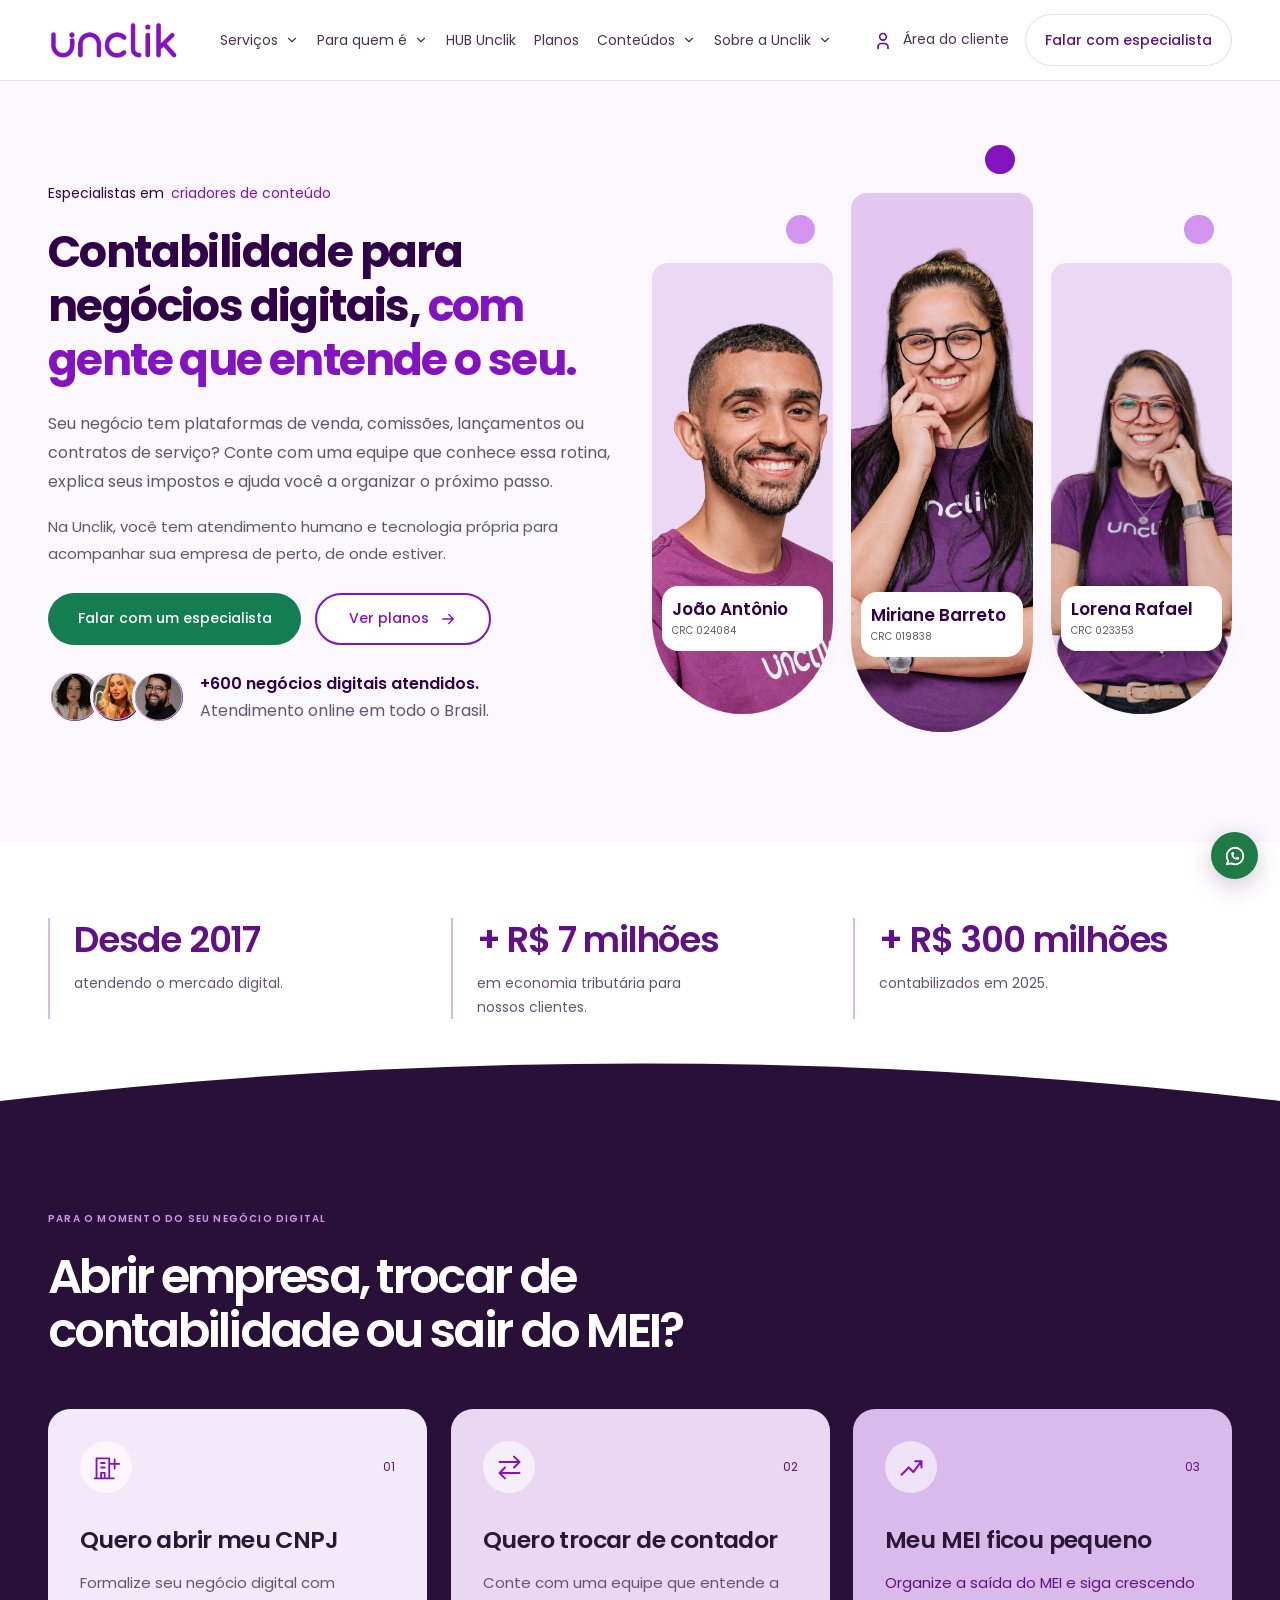
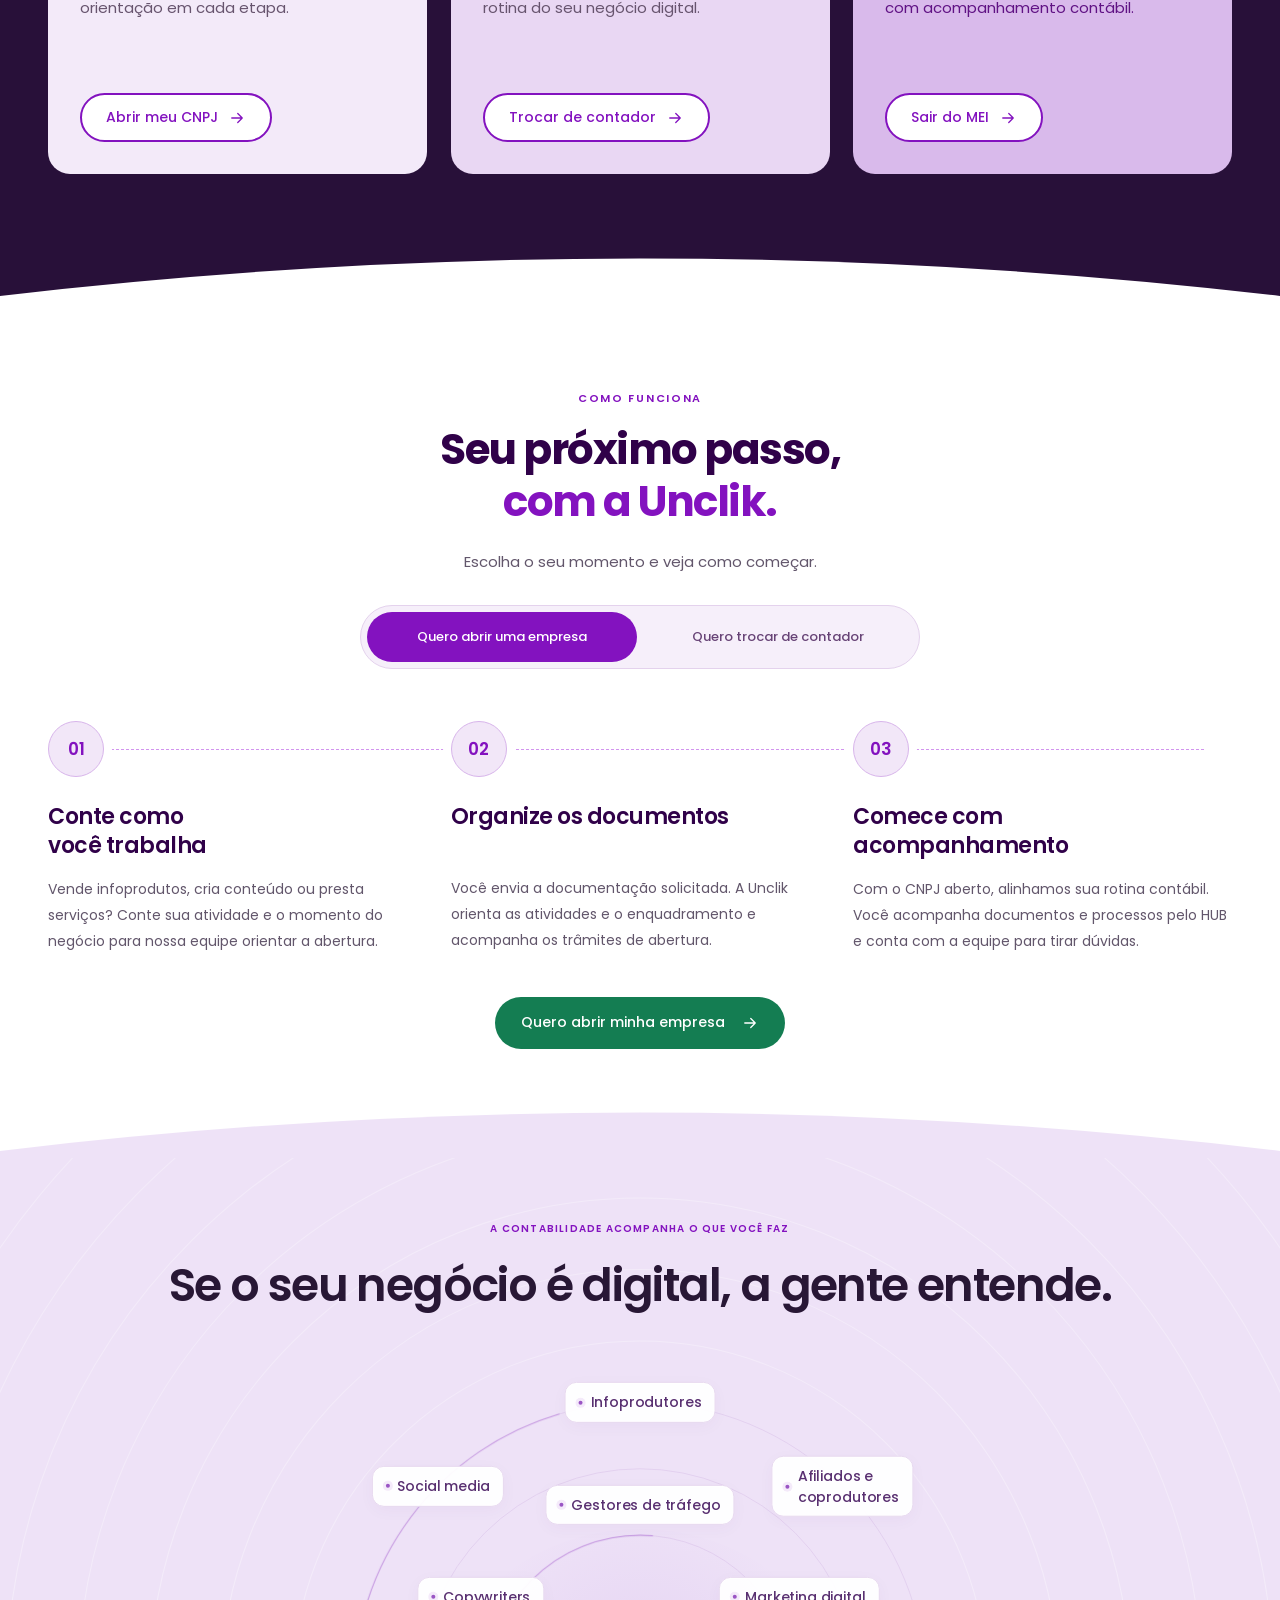
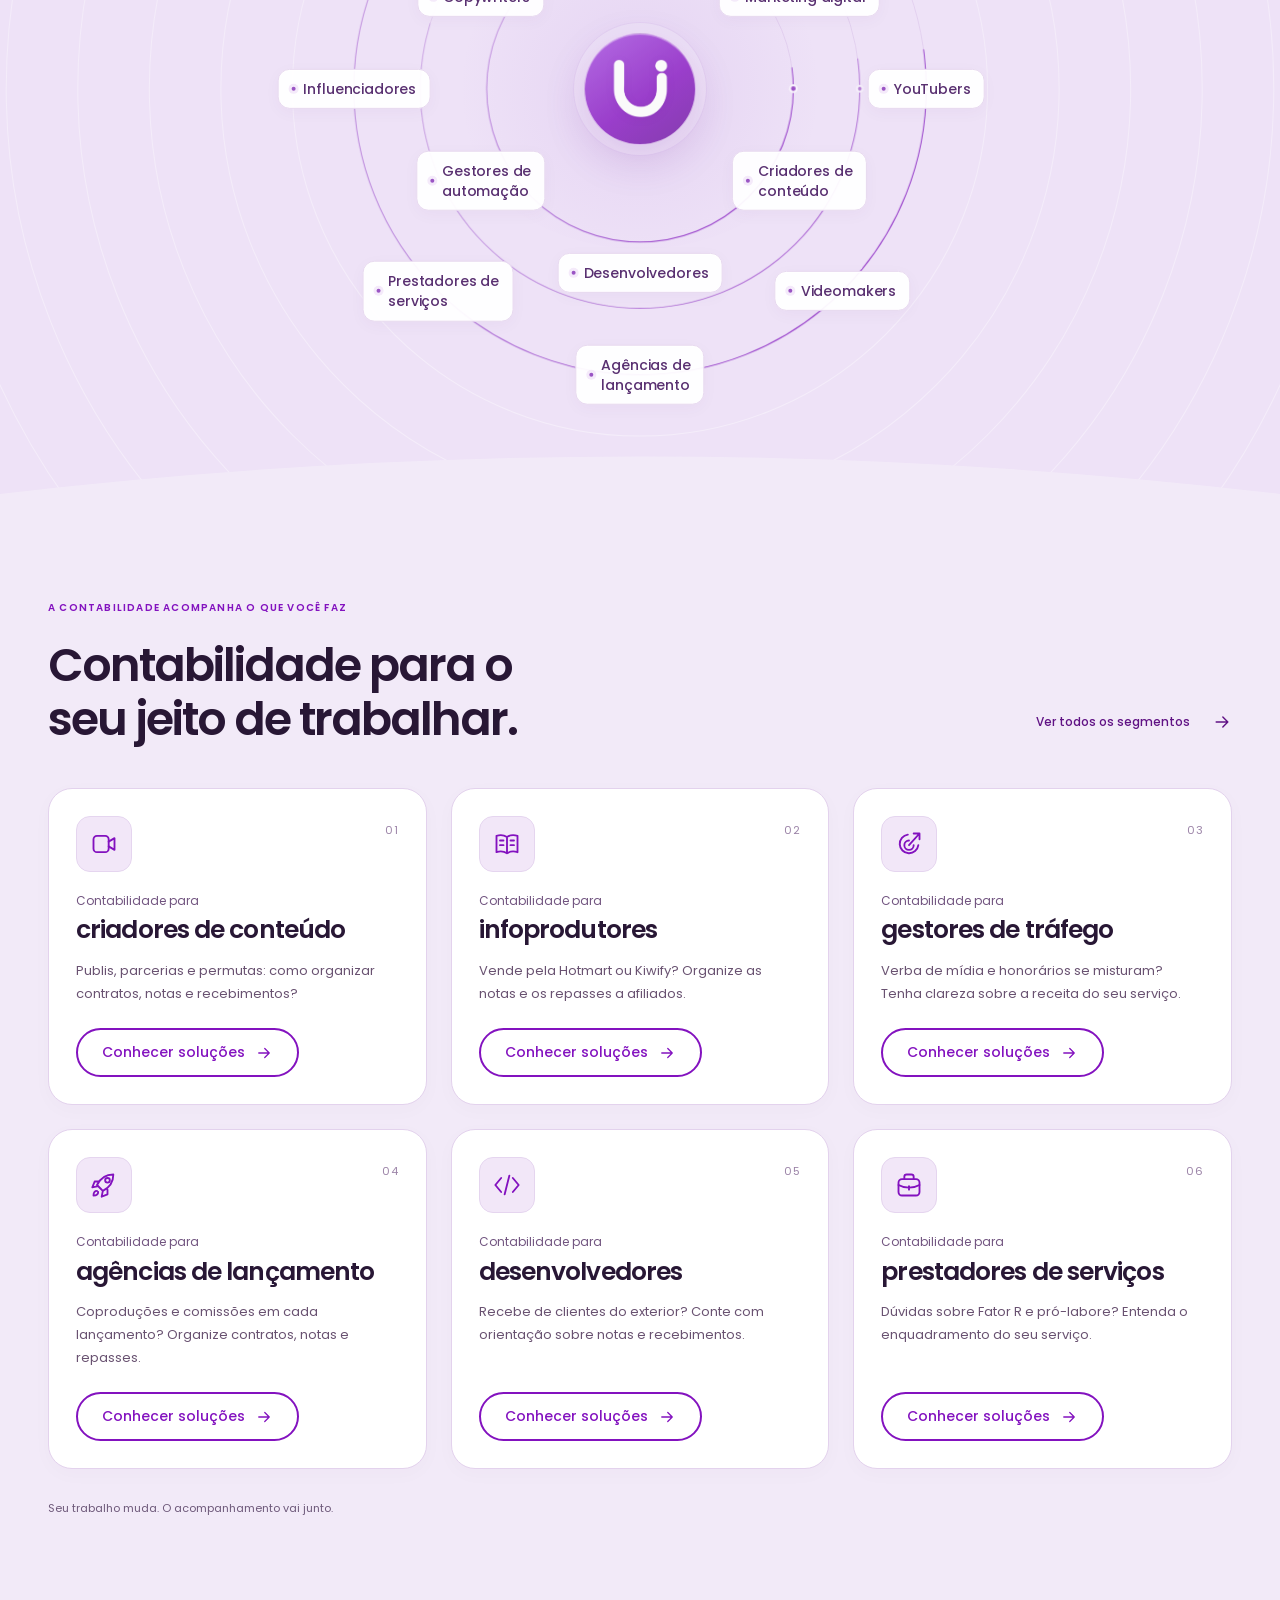
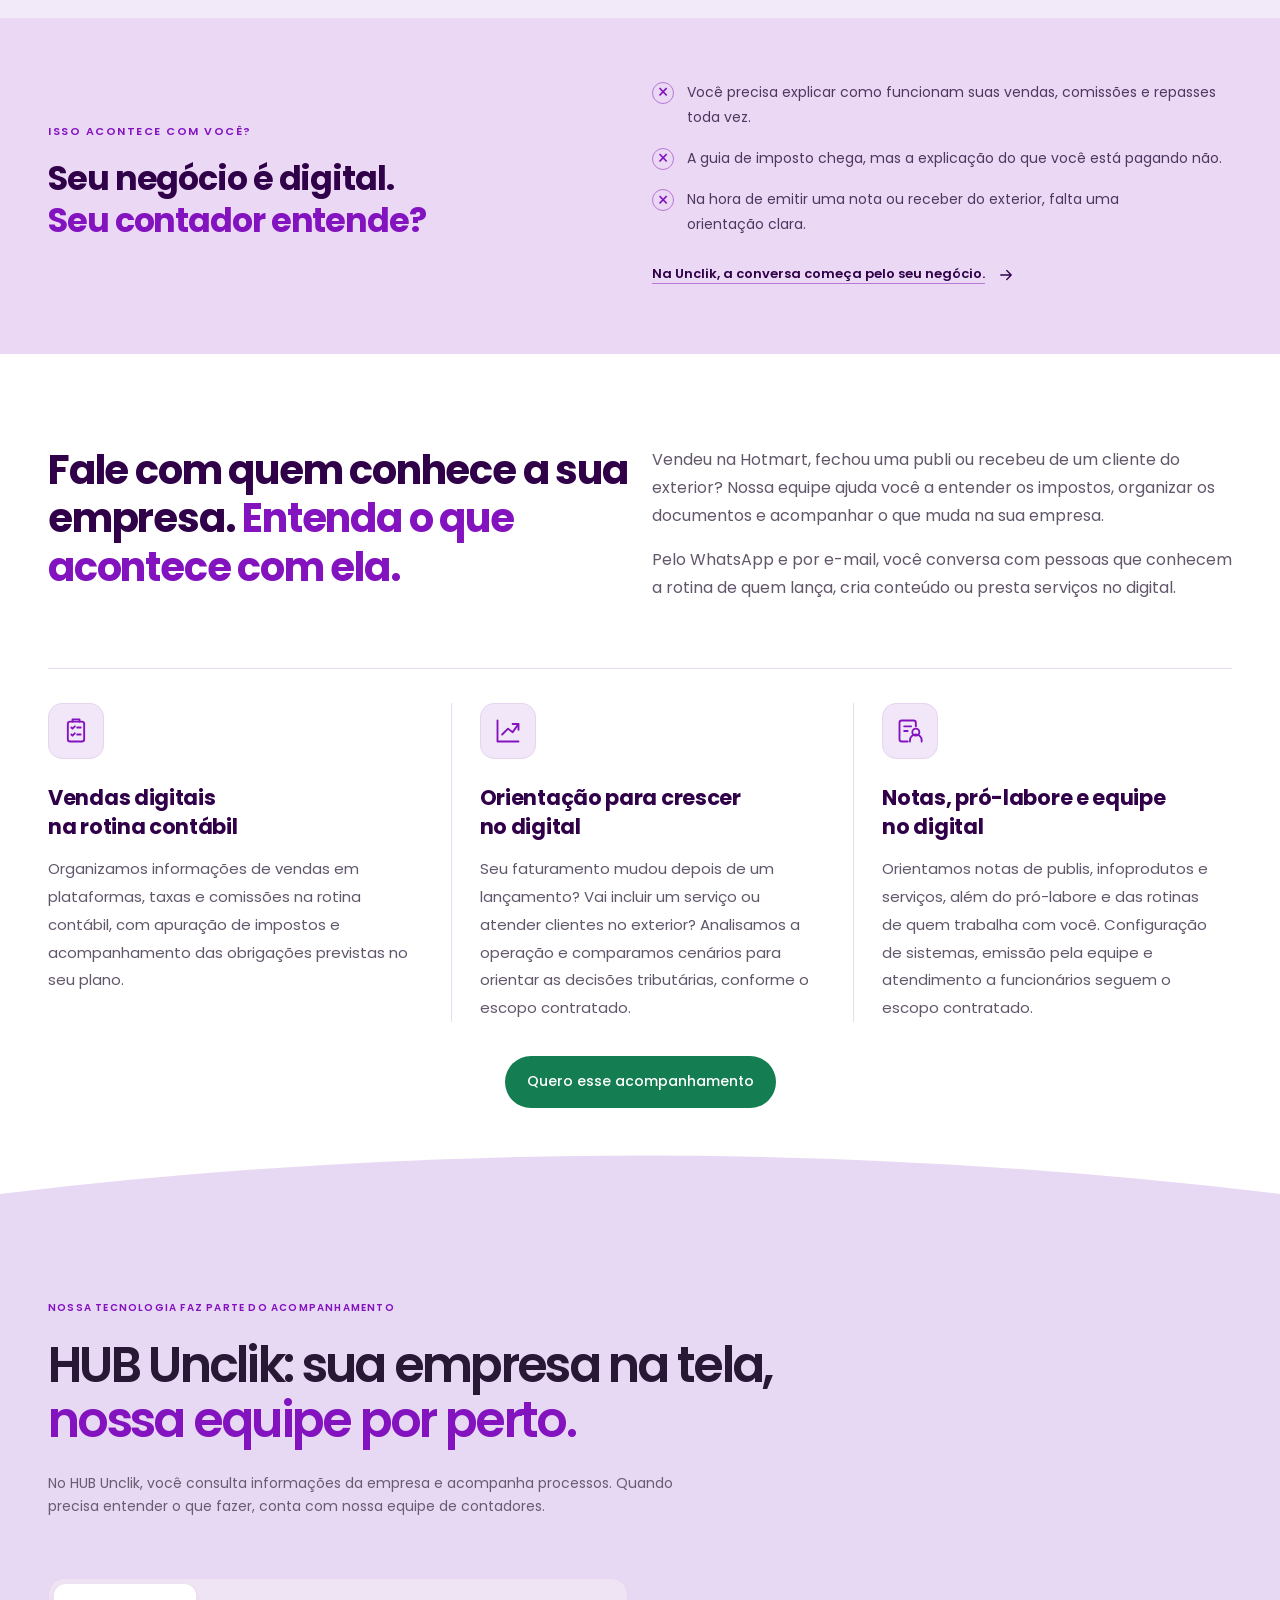
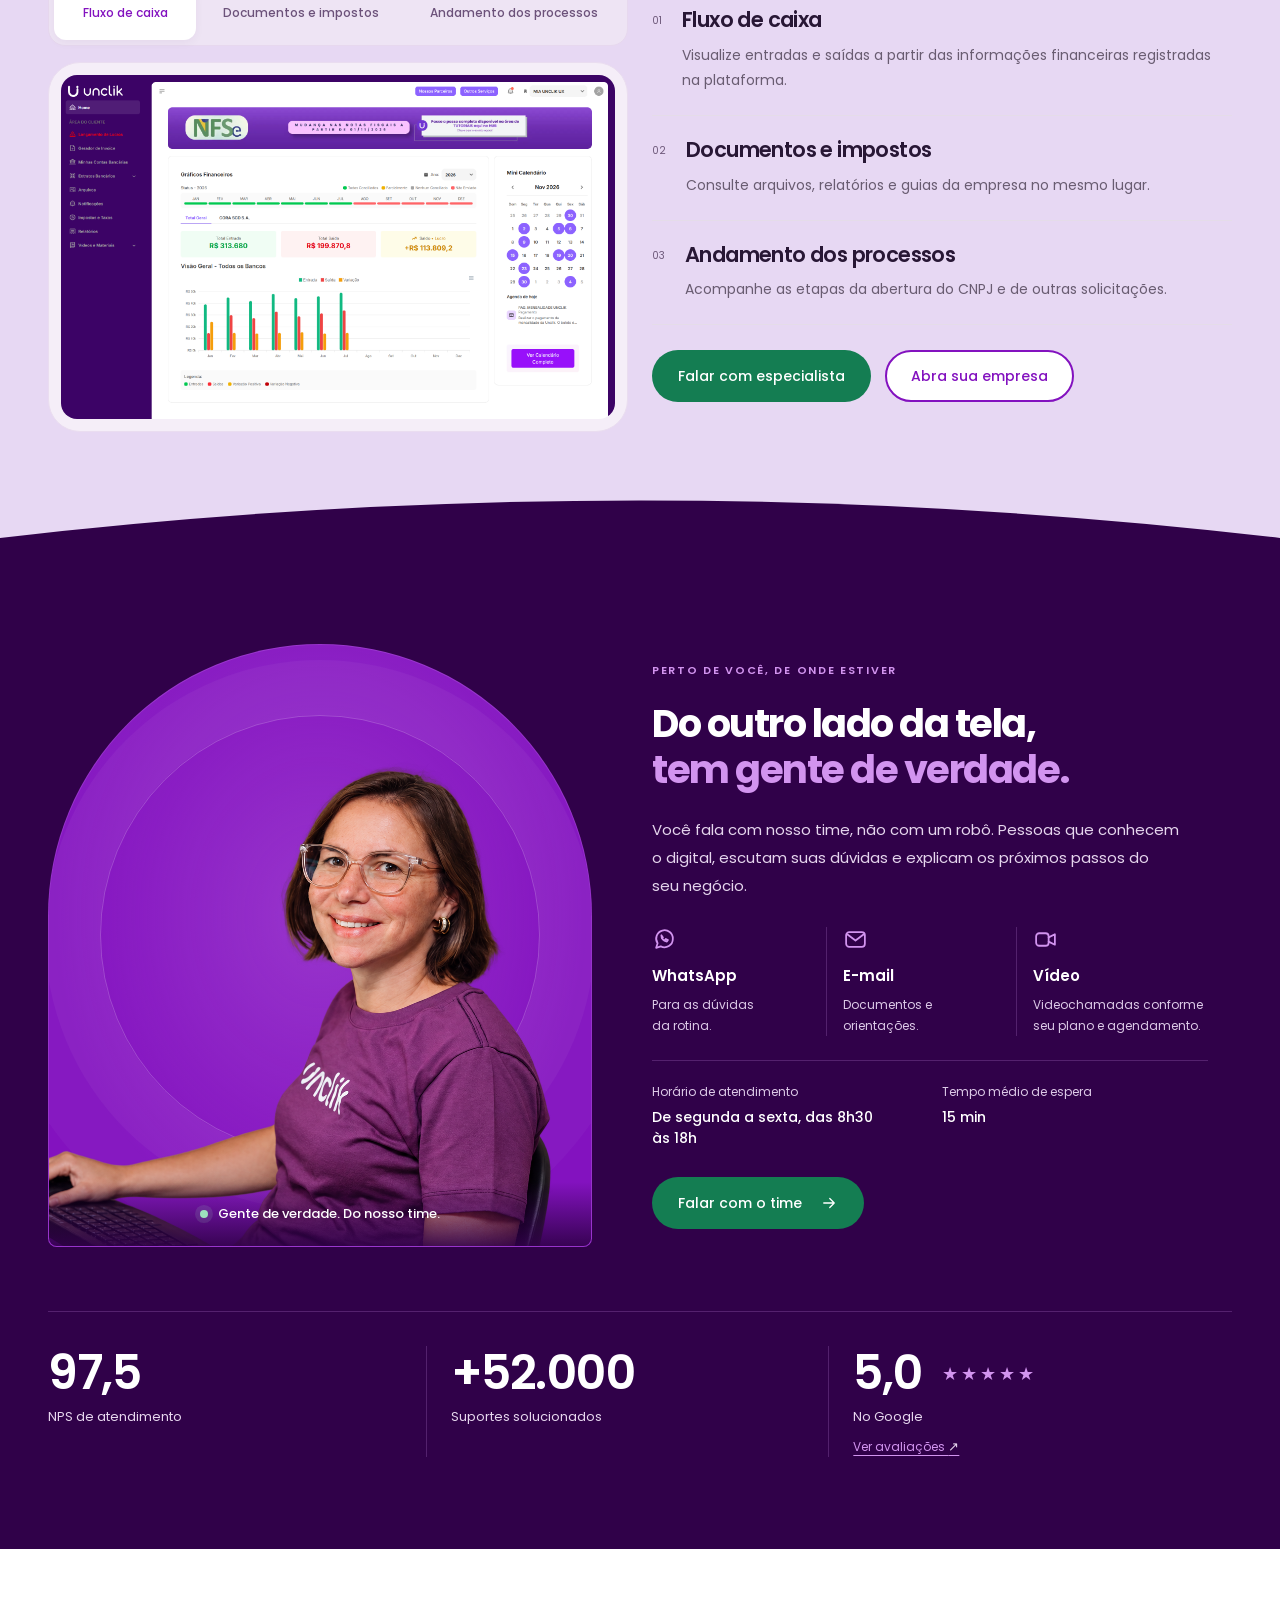
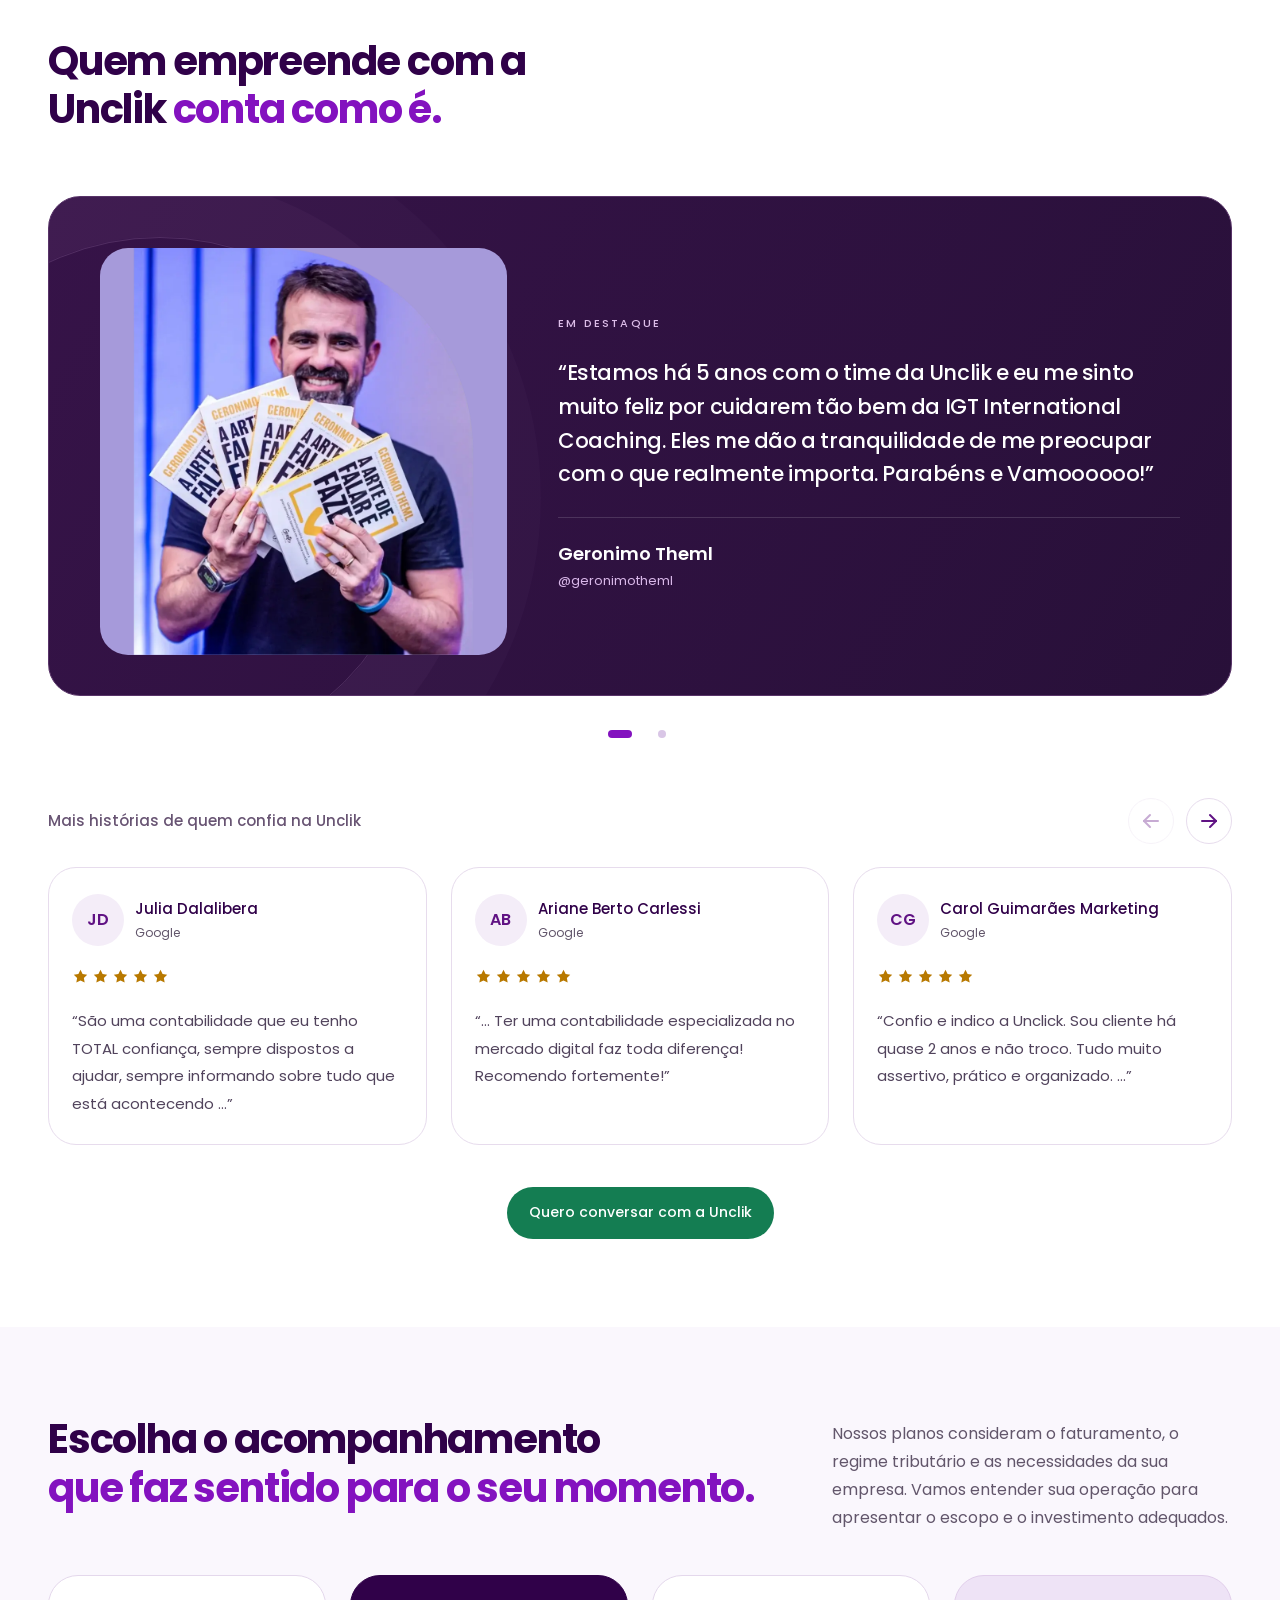
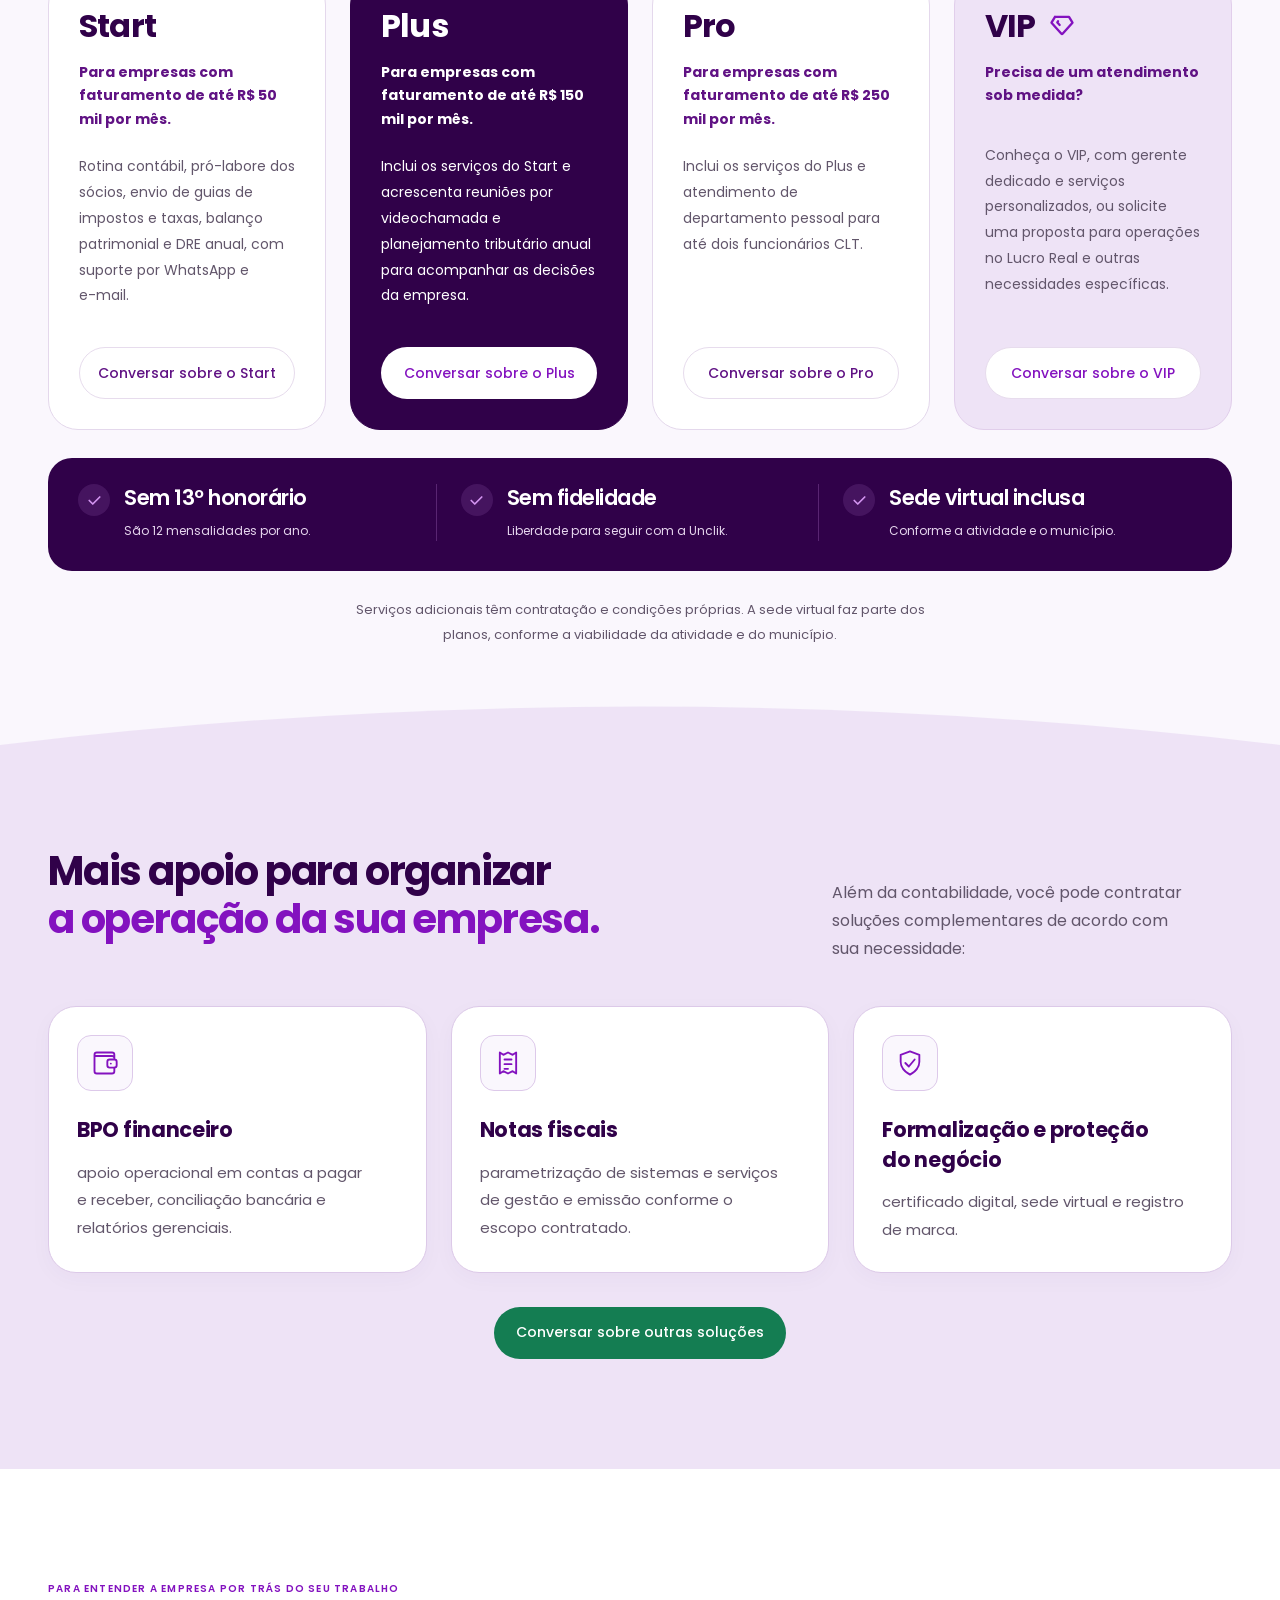
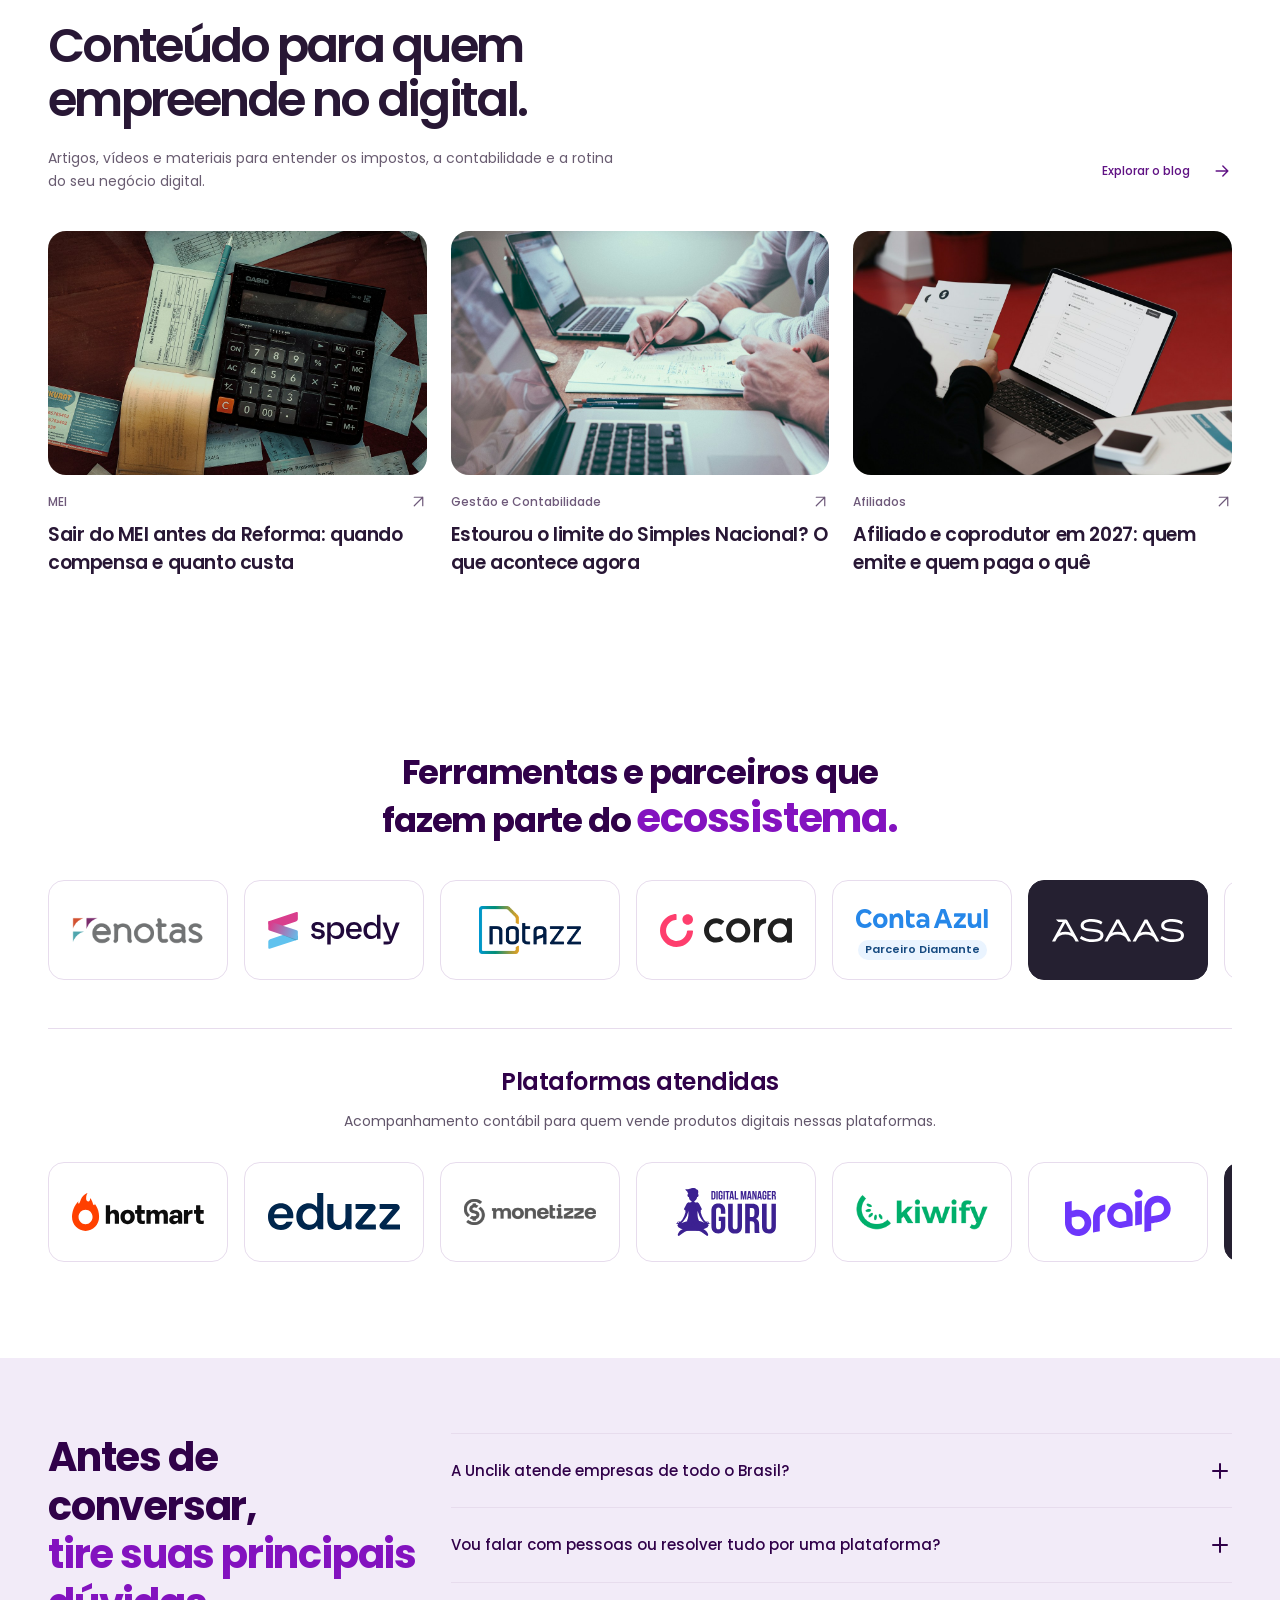
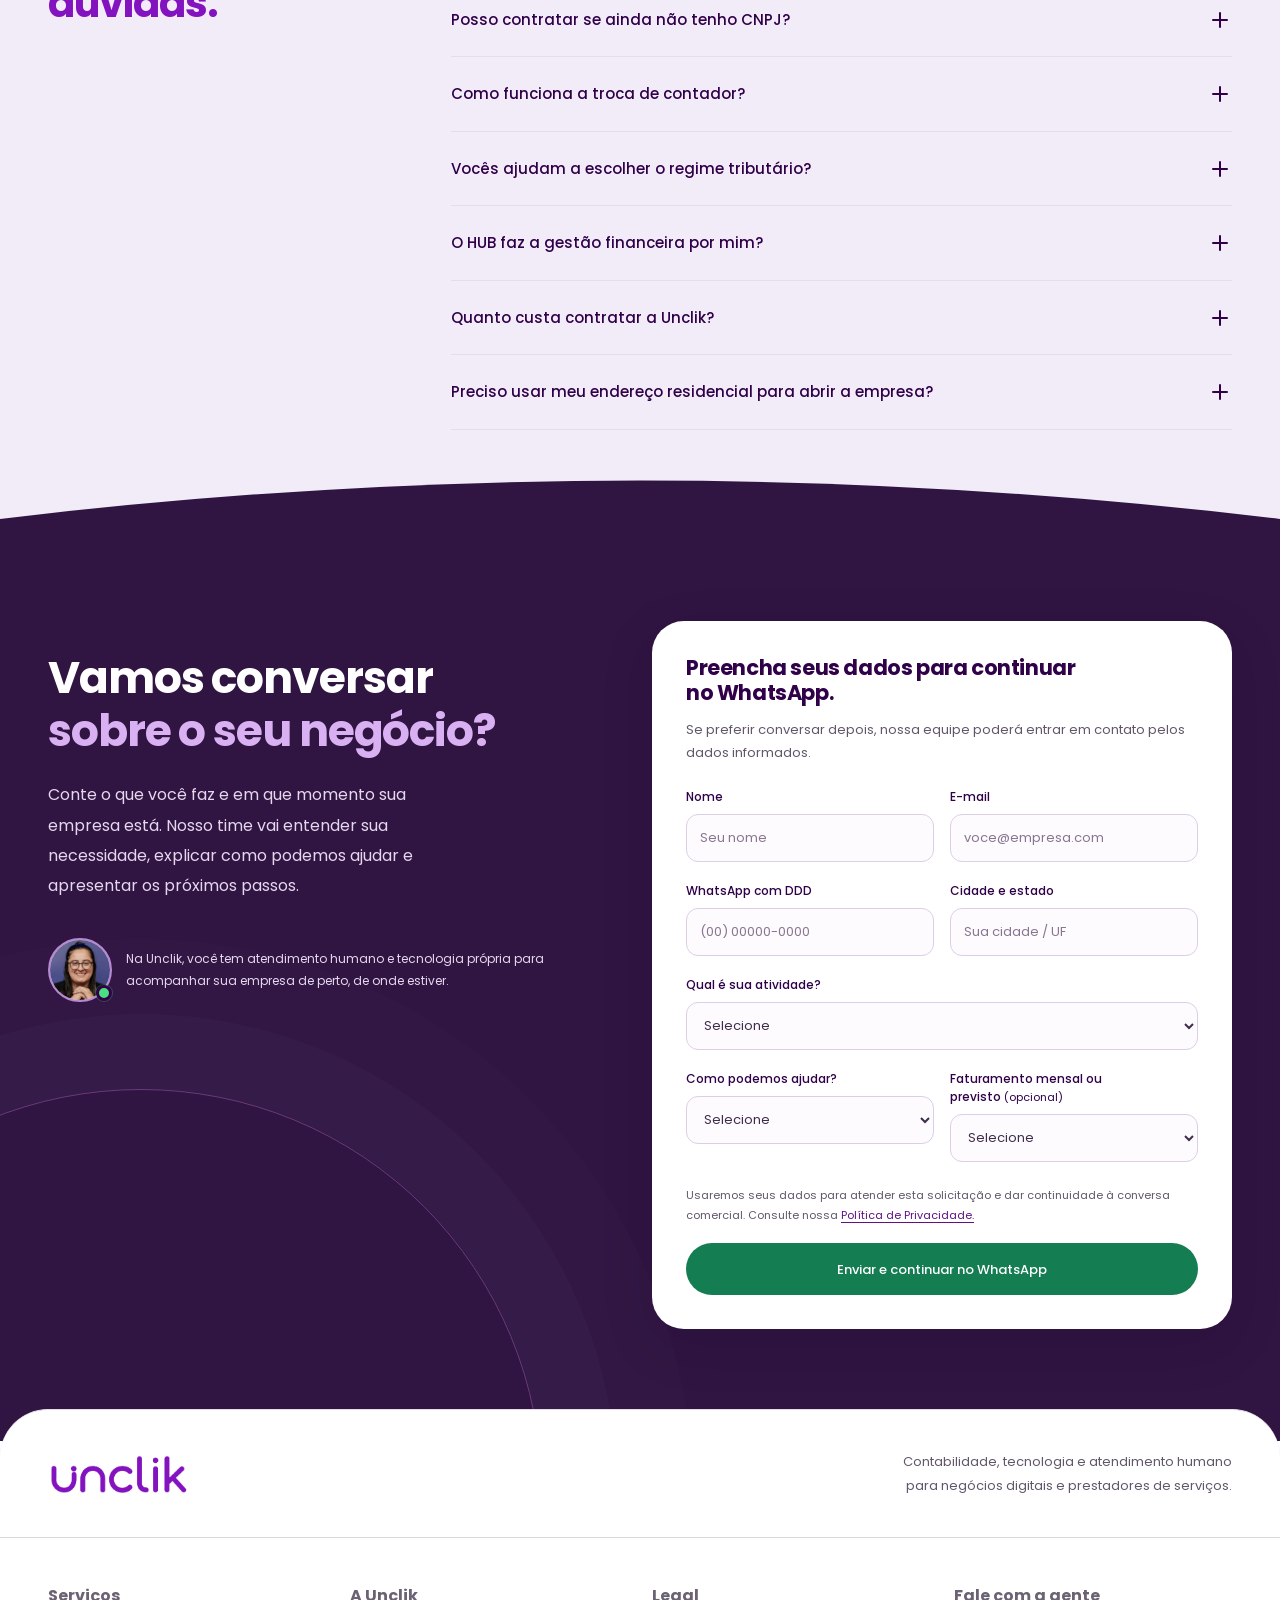
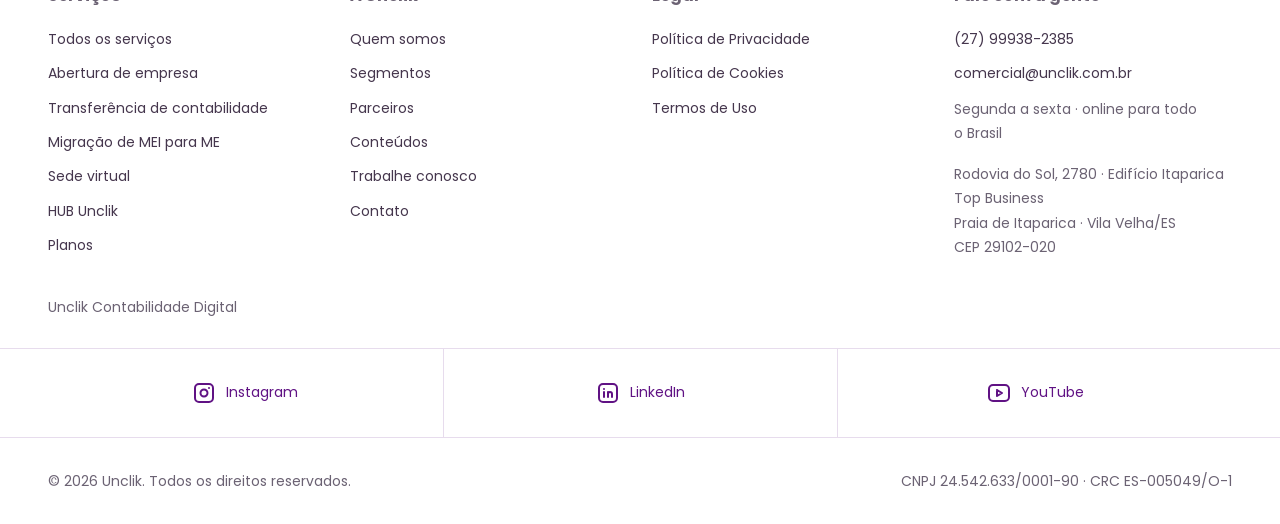
==== commit 35a228bd: "Publica revisão da versão Alterações" ====
--- a/alteracoes/index.html
+++ b/alteracoes/index.html
@@ -6,7 +6,7 @@
     <meta name="theme-color" content="#fff">
     <meta name="description" content="Contabilidade para negócios digitais e prestadores de serviços. Atendimento humano, orientação tributária e HUB próprio. Conheça a Unclik.">
     <title>Unclik — Alterações</title>
-    <link rel="stylesheet" href="v6/shared-assets/fonts/fonts.css"><link rel="stylesheet" href="styles.css"><link rel="stylesheet" href="home-revision.css"><link rel="stylesheet" href="v3.css"><link rel="stylesheet" href="v6/sections.css"><link rel="stylesheet" href="nichos.css"><link rel="stylesheet" href="nichos-cards.css"><link rel="stylesheet" href="secoes.css"><link rel="stylesheet" href="icones-servicos.css"><link rel="stylesheet" href="acoes.css"><link rel="stylesheet" href="depoimento-destaque.css"><link rel="stylesheet" href="hero-equipe.css"><link rel="stylesheet" href="grid.css"><link rel="stylesheet" href="paleta.css"><link rel="stylesheet" href="solucoes.css"><link rel="stylesheet" href="hub-real.css"><link rel="stylesheet" href="atendimento-humano.css"><link rel="stylesheet" href="planos-diferenciais.css"><link rel="stylesheet" href="como-funciona.css"><link rel="stylesheet" href="ecossistema.css"><link rel="stylesheet" href="dores-digital.css"></head>
+    <link rel="stylesheet" href="v6/shared-assets/fonts/fonts.css"><link rel="stylesheet" href="styles.css"><link rel="stylesheet" href="home-revision.css"><link rel="stylesheet" href="v3.css"><link rel="stylesheet" href="v6/sections.css"><link rel="stylesheet" href="nichos.css"><link rel="stylesheet" href="nichos-cards.css"><link rel="stylesheet" href="secoes.css"><link rel="stylesheet" href="icones-servicos.css"><link rel="stylesheet" href="acoes.css"><link rel="stylesheet" href="depoimento-destaque.css"><link rel="stylesheet" href="hero-equipe.css"><link rel="stylesheet" href="grid.css"><link rel="stylesheet" href="paleta.css"><link rel="stylesheet" href="solucoes.css"><link rel="stylesheet" href="hub-real.css"><link rel="stylesheet" href="atendimento-humano.css"><link rel="stylesheet" href="planos-diferenciais.css"><link rel="stylesheet" href="como-funciona.css"><link rel="stylesheet" href="ecossistema.css"><link rel="stylesheet" href="dores-digital.css"><link rel="stylesheet" href="whatsapp-lead.css"></head>
   <body class="home-revision home-v3 home-alteracoes">
     <svg xmlns="http://www.w3.org/2000/svg" class="brand-color-definitions" width="0" height="0" aria-hidden="true" focusable="false"><defs><filter id="unclik-brand-purple" color-interpolation-filters="sRGB"><feflood flood-color="#8312BF"></feflood><fecomposite in2="SourceAlpha" operator="in"></fecomposite></filter></defs></svg><a class="skip-link" data-href="#conteudo" role="link" aria-disabled="true">Pular para o conteúdo</a>
     <header class="site-header">
@@ -81,14 +81,14 @@
             <p class="hero-lede">Seu negócio tem plataformas de venda, comissões, lançamentos ou contratos de serviço? Conte com uma equipe que conhece essa rotina, explica seus impostos e ajuda você a organizar o próximo passo.</p>
             <p class="hero-lede hero-support">Na Unclik, você tem atendimento humano e tecnologia própria para acompanhar sua empresa de perto, de onde estiver.</p>
 <div class="hero-actions">
-<a class="button button-primary" data-href="#contato" role="link" aria-disabled="true">Falar com um especialista</a><a class="button button-secondary" href="#planos">Ver planos<svg viewbox="0 0 24 24" fill="none" aria-hidden="true"><path d="M5 12h14M13 6l6 6-6 6" stroke="currentColor" stroke-width="1.7" stroke-linecap="round" stroke-linejoin="round"></path></svg></a>
+<a class="button button-primary" href="https://wa.me/5527999382385" data-whatsapp-lead="">Falar com um especialista</a><a class="button button-secondary" href="#planos">Ver planos<svg viewbox="0 0 24 24" fill="none" aria-hidden="true"><path d="M5 12h14M13 6l6 6-6 6" stroke="currentColor" stroke-width="1.7" stroke-linecap="round" stroke-linejoin="round"></path></svg></a>
 </div>
             <div class="digital-hero-proof">
 <span class="hero-client-portraits" aria-hidden="true"><img src="assets/revisao/depoimento-bianca-braga-rosto.webp" alt="" width="44" height="44" decoding="async"><img src="assets/revisao/depoimento-rafaela-chagas-rosto.webp" alt="" width="44" height="44" decoding="async"><img src="assets/revisao/depoimento-rodrigo-lana-rosto.webp" alt="" width="44" height="44" decoding="async"></span><p><strong>+600 negócios digitais atendidos.</strong><br>Atendimento online em todo o Brasil.</p>
 </div>
           </div>
           <div class="hero-visual digital-hero-art hero-team-arches" role="group" aria-label="Profissionais da equipe Unclik">
-            <figure class="hero-arch-card hero-arch-left"><div class="hero-arch-photo"><img src="media/hero-equipe-homem.png" alt="Profissional da equipe Unclik sorrindo, de óculos e braços cruzados" width="1024" height="1536" decoding="async" fetchpriority="high"></div><figcaption class="hero-arch-caption"><strong>[Nome]</strong><span>[Cargo] · CRC-ES [nº]</span></figcaption></figure><figure class="hero-arch-card hero-arch-center"><div class="hero-arch-photo"><img src="assets/v3/hero-equipe-recorte.png" alt="Profissional da equipe Unclik sorrindo, de óculos e camiseta roxa" width="1024" height="1536" decoding="async" fetchpriority="high"></div><figcaption class="hero-arch-caption"><strong>[Nome]</strong><span>[Cargo] · CRC-ES [nº]</span></figcaption></figure><figure class="hero-arch-card hero-arch-right"><div class="hero-arch-photo"><img src="media/hero-equipe-mulher.png" alt="Profissional da equipe Unclik sorrindo, de camiseta roxa e braços cruzados" width="1024" height="1536" decoding="async" fetchpriority="high"></div><figcaption class="hero-arch-caption"><strong>[Nome]</strong><span>[Cargo] · CRC-ES [nº]</span></figcaption></figure></div>
+            <figure class="hero-arch-card hero-arch-left"><div class="hero-arch-photo"><img src="media/hero-equipe-homem.png" alt="Profissional da equipe Unclik sorrindo, com barba e camiseta roxa" width="1024" height="1536" decoding="async" fetchpriority="high"></div><figcaption class="hero-arch-caption"><strong>João Antônio</strong><span>CRC 024084</span></figcaption></figure><figure class="hero-arch-card hero-arch-center"><div class="hero-arch-photo"><img src="assets/v3/hero-equipe-recorte.png" alt="Profissional da equipe Unclik sorrindo, de óculos e camiseta roxa" width="1024" height="1536" decoding="async" fetchpriority="high"></div><figcaption class="hero-arch-caption"><strong>Miriane Barreto</strong><span>CRC 019838</span></figcaption></figure><figure class="hero-arch-card hero-arch-right"><div class="hero-arch-photo"><img src="media/hero-equipe-mulher.png" alt="Profissional da equipe Unclik sorrindo, com óculos vermelhos e a mão no rosto" width="1024" height="1536" decoding="async" fetchpriority="high"></div><figcaption class="hero-arch-caption"><strong>Lorena Rafael</strong><span>CRC 023353</span></figcaption></figure></div>
         </div>
       </section>
 
@@ -127,7 +127,7 @@
       <li><span class="journey-step-number" aria-hidden="true">02</span><h4>Organize os documentos</h4><p>Você envia a documentação solicitada. A Unclik orienta as atividades e o enquadramento e acompanha os trâmites de abertura.</p></li>
       <li><span class="journey-step-number" aria-hidden="true">03</span><h4>Comece com acompanhamento</h4><p>Com o CNPJ aberto, alinhamos sua rotina contábil. Você acompanha documentos e processos pelo HUB e conta com a equipe para tirar dúvidas.</p></li>
     </ol>
-    <div class="journey-action"><a class="button button-primary" href="#contato">Quero abrir minha empresa<svg viewbox="0 0 24 24" fill="none" aria-hidden="true"><path d="M5 12h14m-6-6 6 6-6 6"></path></svg></a></div>
+    <div class="journey-action"><a class="button button-primary" href="https://wa.me/5527999382385" data-whatsapp-lead="">Quero abrir minha empresa<svg viewbox="0 0 24 24" fill="none" aria-hidden="true"><path d="M5 12h14m-6-6 6 6-6 6"></path></svg></a></div>
   </div>
   <div class="journey-panel" id="journey-panel-transferencia" role="tabpanel" aria-labelledby="journey-tab-transferencia" tabindex="0">
     <h3 class="journey-panel-title">Trocar de contador</h3>
@@ -136,7 +136,7 @@
       <li><span class="journey-step-number" aria-hidden="true">02</span><h4>Organize a transferência</h4><p>Orientamos os documentos e as informações necessários para a mudança, incluindo a comunicação com a contabilidade atual.</p></li>
       <li><span class="journey-step-number" aria-hidden="true">03</span><h4>Siga com a Unclik</h4><p>Com a transferência concluída, sua rotina contábil passa a ser acompanhada pela nossa equipe, com documentos e informações reunidos no HUB.</p></li>
     </ol>
-    <div class="journey-action"><a class="button button-primary" href="#contato">Quero trocar de contador<svg viewbox="0 0 24 24" fill="none" aria-hidden="true"><path d="M5 12h14m-6-6 6 6-6 6"></path></svg></a></div>
+    <div class="journey-action"><a class="button button-primary" href="https://wa.me/5527999382385" data-whatsapp-lead="">Quero trocar de contador<svg viewbox="0 0 24 24" fill="none" aria-hidden="true"><path d="M5 12h14m-6-6 6 6-6 6"></path></svg></a></div>
   </div>
 </section>
 </div><div class="section-band" data-section="segmentos"><div class="alteracoes-v6" data-origem="versao-6"><section class="audiences section niche-map-section" id="segmentos" aria-labelledby="audience-title"><div class="container"><div class="audience-heading"><div><span class="eyebrow">A contabilidade acompanha o que você faz</span><h2 id="audience-title">Se o seu negócio é digital, a gente entende.</h2></div></div></div><div class="container niche-map-container">
@@ -239,7 +239,7 @@
 <h3>Notas, pró-labore e equipe no digital</h3>
 <p>Orientamos notas de publis, infoprodutos e serviços, além do pró-labore e das rotinas de quem trabalha com você. Configuração de sistemas, emissão pela equipe e atendimento a funcionários seguem o escopo contratado.</p></article>
 </div>
-<div class="v3-section-cta"><a class="button button-primary" data-href="#contato" role="link" aria-disabled="true">Quero esse acompanhamento</a></div></section></div><div class="section-band" data-section="hub"><div class="alteracoes-v6" data-origem="versao-6"><section class="hub section" id="hub"><div class="container"><div class="hub-heading"><span class="eyebrow">Nossa tecnologia faz parte do acompanhamento</span><h2>HUB Unclik: sua empresa na tela, <br><span>nossa equipe por perto.</span></h2><p>No HUB Unclik, você consulta informações da empresa e acompanha processos. Quando precisa entender o que fazer, conta com nossa equipe de contadores.</p></div><div class="hub-grid"><div class="hv2-component" data-hv2>
+<div class="v3-section-cta"><a class="button button-primary" href="https://wa.me/5527999382385" data-whatsapp-lead="">Quero esse acompanhamento</a></div></section></div><div class="section-band" data-section="hub"><div class="alteracoes-v6" data-origem="versao-6"><section class="hub section" id="hub"><div class="container"><div class="hub-heading"><span class="eyebrow">Nossa tecnologia faz parte do acompanhamento</span><h2>HUB Unclik: sua empresa na tela, <br><span>nossa equipe por perto.</span></h2><p>No HUB Unclik, você consulta informações da empresa e acompanha processos. Quando precisa entender o que fazer, conta com nossa equipe de contadores.</p></div><div class="hub-grid"><div class="hv2-component" data-hv2>
   <div class="hv2-tabs" role="tablist" aria-label="Explore as funções do HUB Unclik">
     <button class="hv2-tab" type="button" role="tab" id="hv2-tab-caixa" aria-controls="hv2-panel-caixa" aria-selected="true" tabindex="0">Fluxo de caixa</button>
     <button class="hv2-tab" type="button" role="tab" id="hv2-tab-documentos" aria-controls="hv2-panel-documentos" aria-selected="false" tabindex="-1">Documentos e impostos</button>
@@ -247,22 +247,11 @@
   </div>
   <div class="hv2-canvas">
     <div class="hv2-panel hv2-finance hub-real-panel" id="hv2-panel-caixa" role="tabpanel" aria-labelledby="hv2-tab-caixa" tabindex="0"><img class="hub-real-capture" src="media/hub-fluxo-de-caixa-real.png" alt="Tela real do HUB Unclik com entradas, saídas, saldo, gráfico financeiro mensal e calendário." width="1920" height="1192" loading="lazy" decoding="async"></div>
-    <div class="hv2-panel hv2-documents hub-real-panel" id="hv2-panel-documentos" role="tabpanel" aria-labelledby="hv2-tab-documentos" tabindex="0" hidden><img class="hub-real-capture" src="media/hub-documentos-impostos-real.png" alt="Tela real de Impostos e Taxas do HUB Unclik, com totais do período, pendências, pagamentos e filtros de consulta." width="1920" height="945" loading="lazy" decoding="async"></div>
-    <div class="hv2-panel hv2-processes" id="hv2-panel-processos" role="tabpanel" aria-labelledby="hv2-tab-processos" tabindex="0" hidden>
-      <div class="hv2-scene" role="img" aria-label="Ilustração conceitual: uma sequência de etapas representa o acompanhamento de processos e solicitações no HUB.">
-        <div class="hv2-art" aria-hidden="true">
-          <span class="hv2-orbit hv2-orbit-a"></span><span class="hv2-orbit hv2-orbit-b"></span>
-          <svg class="hv2-lines hv2-process-lines" viewbox="0 0 620 350" preserveaspectratio="none"><path d="M123 235C123 129 242 235 242 128S373 128 373 233 498 233 498 128"></path><path class="hv2-line-light" d="M135 235C135 147 254 245 254 139S385 139 385 244 510 244 510 128"></path></svg>
-          <div class="hv2-step hv2-step-one"><span><svg class="hv2-icon" viewbox="0 0 32 32" fill="none"><path d="M10 6h12v20H10zM14 12h4m-4 5h4" stroke="currentColor" stroke-width="2.2" stroke-linecap="round" stroke-linejoin="round"></path></svg></span><strong>Solicitação</strong></div>
-          <div class="hv2-step hv2-step-two"><span><i></i><i></i><i></i></span><strong>Etapas</strong></div>
-          <div class="hv2-step hv2-step-three"><span><svg class="hv2-icon" viewbox="0 0 32 32" fill="none"><path d="M7 16c5-8 13-8 18 0-5 8-13 8-18 0Z" stroke="currentColor" stroke-width="2.2"></path><circle cx="16" cy="16" r="3" stroke="currentColor" stroke-width="2.2"></circle></svg></span><strong>Acompanhamento</strong></div>
-          <div class="hv2-process-note"><span class="hv2-process-dot"></span><span>Da abertura do CNPJ<br>às outras solicitações.</span></div>
-        </div>
-      </div>
-    </div>
-  </div>
-</div>
-<div class="hub-details"><div class="hub-item"><span class="hub-number">01</span><div><h3>Fluxo de caixa</h3><p>Visualize entradas e saídas a partir das informações financeiras registradas na plataforma.</p></div></div><div class="hub-item"><span class="hub-number">02</span><div><h3>Documentos e impostos</h3><p>Consulte arquivos, relatórios e guias da empresa no mesmo lugar.</p></div></div><div class="hub-item"><span class="hub-number">03</span><div><h3>Andamento dos processos</h3><p>Acompanhe as etapas da abertura do CNPJ e de outras solicitações.</p></div></div><div class="hub-actions"><a class="button button-primary" href="#contato">Falar com especialista</a><a class="button button-secondary" href="#contato">Abra sua empresa</a></div></div></div></div></section></div></div><div class="section-band" data-section="atendimento-humano"><section class="human-support section-shell" id="atendimento-humano" aria-labelledby="human-support-title">
+    <div class="hv2-panel hv2-documents hub-real-panel" id="hv2-panel-documentos" role="tabpanel" aria-labelledby="hv2-tab-documentos" tabindex="0" hidden><img class="hub-real-capture" src="media/hub-documentos-impostos-real.png" alt="Tela de Impostos e Taxas do HUB Unclik com resumo de pagamentos e lista mensal de impostos." width="1896" height="837" loading="lazy" decoding="async"></div>
+    <div class="hv2-panel hv2-processes hub-real-panel" id="hv2-panel-processos" role="tabpanel" aria-labelledby="hv2-tab-processos" tabindex="0" hidden><img class="hub-real-capture" src="media/hub-andamento-processos-real.png" alt="Tela do HUB Unclik com o progresso da abertura de CNPJ e o histórico das etapas concluídas." width="1142" height="832" loading="lazy" decoding="async"></div>
+  </div>
+</div>
+<div class="hub-details"><div class="hub-item"><span class="hub-number">01</span><div><h3>Fluxo de caixa</h3><p>Visualize entradas e saídas a partir das informações financeiras registradas na plataforma.</p></div></div><div class="hub-item"><span class="hub-number">02</span><div><h3>Documentos e impostos</h3><p>Consulte arquivos, relatórios e guias da empresa no mesmo lugar.</p></div></div><div class="hub-item"><span class="hub-number">03</span><div><h3>Andamento dos processos</h3><p>Acompanhe as etapas da abertura do CNPJ e de outras solicitações.</p></div></div><div class="hub-actions"><a class="button button-primary" href="https://wa.me/5527999382385" data-whatsapp-lead="">Falar com especialista</a><a class="button button-secondary" href="#contato">Abra sua empresa</a></div></div></div></div></section></div></div><div class="section-band" data-section="atendimento-humano"><section class="human-support section-shell" id="atendimento-humano" aria-labelledby="human-support-title">
   <div class="human-support-grid">
     <figure class="human-support-photo">
       <div class="human-support-photo-orbit" aria-hidden="true"></div>
@@ -288,10 +277,10 @@
         </div>
       </div>
       <dl class="human-support-availability">
-        <div><dt>Horário de atendimento</dt><dd>A confirmar</dd></div>
-        <div><dt>Tempo de resposta</dt><dd>A confirmar</dd></div>
+        <div><dt>Horário de atendimento</dt><dd>De segunda a sexta, das 8h30 às 18h</dd></div>
+        <div><dt>Tempo médio de espera</dt><dd>15 min</dd></div>
       </dl>
-      <a class="button button-primary human-support-cta" href="https://wa.me/5527999382385" target="_blank" rel="noopener noreferrer">Falar com o time<svg viewbox="0 0 24 24" fill="none" aria-hidden="true"><path d="M5 12h14m-6-6 6 6-6 6"></path></svg></a>
+      <a class="button button-primary human-support-cta" href="https://wa.me/5527999382385" target="_blank" rel="noopener noreferrer" data-whatsapp-lead="">Falar com o time<svg viewbox="0 0 24 24" fill="none" aria-hidden="true"><path d="M5 12h14m-6-6 6 6-6 6"></path></svg></a>
     </div>
   </div>
   <div class="human-support-metrics" aria-label="Indicadores do atendimento Unclik">
@@ -311,7 +300,7 @@
 <strong>Geronimo Theml</strong><a class="" data-href="https://www.instagram.com/geronimotheml/" role="link" aria-disabled="true">@geronimotheml</a>
 </div>
 </figcaption></figure>
-<figure class="featured-review" aria-label="2 de 2: Rafaela Chagas" id="featured-testimonial-2" role="group" aria-roledescription="slide" aria-hidden="true" inert=""><div class="featured-review-portrait"><img src="assets/revisao/depoimento-rafaela-chagas-rosto.webp" alt="Rafaela Chagas" width="177" height="179" loading="lazy"></div><div class="featured-review-copy"><span class="featured-review-label">EM DESTAQUE</span><blockquote>“Gente, eu queria agradecer vocês demais, por esse movimento do imposto! Estamos gostando muito muito!”</blockquote></div><figcaption><div>
+<figure class="featured-review" aria-label="2 de 2: Rafaela Chagas" id="featured-testimonial-2" role="group" aria-roledescription="slide" aria-hidden="true" inert=""><div class="featured-review-portrait"><img src="media/depoimento-rafaela-chagas.png" alt="Rafaela Chagas" width="372" height="465" loading="lazy"></div><div class="featured-review-copy"><span class="featured-review-label">EM DESTAQUE</span><blockquote>“Gente, eu queria agradecer vocês demais, por esse movimento do imposto! Estamos gostando muito muito!”</blockquote></div><figcaption><div>
 <strong>Rafaela Chagas</strong><a class="" data-href="https://www.instagram.com/rafaelachagas/" role="link" aria-disabled="true">@rafaelachagas</a>
 </div>
 </figcaption></figure>
@@ -376,7 +365,7 @@
   <path d="M19 11h-4a1 1 0 0 1 -1 -1v-3a1 1 0 0 1 1 -1h3a1 1 0 0 1 1 1v6c0 2.667 -1.333 4.333 -4 5"></path>
 </svg>
 </span></figcaption><blockquote>“Eu já indiquei várias vezes! Pois sinto que a minha empresa está sendo bem cuidada e com potencial de crescimento por ter vocês.”</blockquote></figure></div>
-      <div class="v3-section-cta"><a class="button button-primary" data-href="#contato" role="link" aria-disabled="true">Quero conversar com a Unclik</a></div></section>
+      <div class="v3-section-cta"><a class="button button-primary" href="https://wa.me/5527999382385" data-whatsapp-lead="">Quero conversar com a Unclik</a></div></section>
 
       </div><div class="section-band" data-section="planos"><section class="v3-plans" id="planos" aria-labelledby="plans-title"><div class="section-shell">
 <div class="revision-section-heading">
@@ -425,27 +414,19 @@
 <h3>Formalização e proteção do negócio</h3>
 <p>certificado digital, sede virtual e registro de marca.</p></article>
 </div>
-<div class="v3-section-cta"><a class="button button-primary" href="#contato">Conversar sobre outras soluções</a></div></section></div><div class="section-band" data-section="conteudos"><div class="alteracoes-v6" data-origem="versao-6"><section class="content section" id="conteudos"><div class="container"><div class="section-heading split-heading"><div><span class="eyebrow">Para entender a empresa por trás do seu trabalho</span><h2>Conteúdo para quem empreende no digital.</h2><p>Artigos, vídeos e materiais para entender os impostos, a contabilidade e a rotina do seu negócio digital.</p></div><a class="text-link" href="https://unclik.com.br/blog/" data-planned="/blog/">Explorar o blog<svg viewbox="0 0 24 24" fill="none" aria-hidden="true"><path d="M5 12h14M13 6l6 6-6 6" stroke="currentColor" stroke-width="1.7" stroke-linecap="round" stroke-linejoin="round"></path></svg></a></div><div class="articles-grid"><a class="article-card" href="https://unclik.com.br/conteudos/migrar-mei-para-me-antes-da-reforma/" target="_blank" rel="noopener"><div class="article-cover"><img src="media/blog-mei-unsplash.jpg" alt="Calculadora, caneta e documentos financeiros sobre uma mesa de madeira" loading="lazy" width="1200" height="940" decoding="async" style="object-position:50% 50%"></div><div class="article-meta"><span>MEI</span><svg viewbox="0 0 24 24" fill="none" aria-hidden="true"><path d="M6 18 18 6M6 6h12v12" stroke="currentColor" stroke-width="1.7" stroke-linecap="round" stroke-linejoin="round"></path></svg></div><h3>Sair do MEI antes da Reforma: quando compensa e quanto custa</h3></a><a class="article-card" href="https://unclik.com.br/conteudos/desenquadramento-simples-nacional-negocios-digitais/" target="_blank" rel="noopener"><div class="article-cover"><img src="media/blog-gestao-unsplash.jpg" alt="Pessoas analisando documentos e fazendo anotações entre dois notebooks" loading="lazy" width="1200" height="801" decoding="async" style="object-position:50% 50%"></div><div class="article-meta"><span>Gestão e Contabilidade</span><svg viewbox="0 0 24 24" fill="none" aria-hidden="true"><path d="M6 18 18 6M6 6h12v12" stroke="currentColor" stroke-width="1.7" stroke-linecap="round" stroke-linejoin="round"></path></svg></div><h3>Estourou o limite do Simples Nacional? O que acontece agora</h3></a><a class="article-card" href="https://unclik.com.br/conteudos/afiliado-coprodutor-reforma-tributaria/" target="_blank" rel="noopener"><div class="article-cover"><img src="media/blog-afiliados-faturamento-unsplash.jpg" alt="Pessoa conferindo uma fatura impressa e preenchendo um sistema de faturamento online no notebook" loading="lazy" width="1200" height="800" decoding="async" style="object-position:50% 50%"></div><div class="article-meta"><span>Afiliados</span><svg viewbox="0 0 24 24" fill="none" aria-hidden="true"><path d="M6 18 18 6M6 6h12v12" stroke="currentColor" stroke-width="1.7" stroke-linecap="round" stroke-linejoin="round"></path></svg></div><h3>Afiliado e coprodutor em 2027: quem emite e quem paga o quê</h3></a></div></div></section></div></div><div class="section-band" data-section="parceiros"><section class="partners-section partners-grid-section section-shell" id="parceiros" aria-labelledby="partners-title">
+<div class="v3-section-cta"><a class="button button-primary" href="https://wa.me/5527999382385" data-whatsapp-lead="">Conversar sobre outras soluções</a></div></section></div><div class="section-band" data-section="conteudos"><div class="alteracoes-v6" data-origem="versao-6"><section class="content section" id="conteudos"><div class="container"><div class="section-heading split-heading"><div><span class="eyebrow">Para entender a empresa por trás do seu trabalho</span><h2>Conteúdo para quem empreende no digital.</h2><p>Artigos, vídeos e materiais para entender os impostos, a contabilidade e a rotina do seu negócio digital.</p></div><a class="text-link" href="https://unclik.com.br/blog/" data-planned="/blog/">Explorar o blog<svg viewbox="0 0 24 24" fill="none" aria-hidden="true"><path d="M5 12h14M13 6l6 6-6 6" stroke="currentColor" stroke-width="1.7" stroke-linecap="round" stroke-linejoin="round"></path></svg></a></div><div class="articles-grid"><a class="article-card" href="https://unclik.com.br/conteudos/migrar-mei-para-me-antes-da-reforma/" target="_blank" rel="noopener"><div class="article-cover"><img src="media/blog-mei-unsplash.jpg" alt="Calculadora, caneta e documentos financeiros sobre uma mesa de madeira" loading="lazy" width="1200" height="940" decoding="async" style="object-position:50% 50%"></div><div class="article-meta"><span>MEI</span><svg viewbox="0 0 24 24" fill="none" aria-hidden="true"><path d="M6 18 18 6M6 6h12v12" stroke="currentColor" stroke-width="1.7" stroke-linecap="round" stroke-linejoin="round"></path></svg></div><h3>Sair do MEI antes da Reforma: quando compensa e quanto custa</h3></a><a class="article-card" href="https://unclik.com.br/conteudos/desenquadramento-simples-nacional-negocios-digitais/" target="_blank" rel="noopener"><div class="article-cover"><img src="media/blog-gestao-unsplash.jpg" alt="Pessoas analisando documentos e fazendo anotações entre dois notebooks" loading="lazy" width="1200" height="801" decoding="async" style="object-position:50% 50%"></div><div class="article-meta"><span>Gestão e Contabilidade</span><svg viewbox="0 0 24 24" fill="none" aria-hidden="true"><path d="M6 18 18 6M6 6h12v12" stroke="currentColor" stroke-width="1.7" stroke-linecap="round" stroke-linejoin="round"></path></svg></div><h3>Estourou o limite do Simples Nacional? O que acontece agora</h3></a><a class="article-card" href="https://unclik.com.br/conteudos/afiliado-coprodutor-reforma-tributaria/" target="_blank" rel="noopener"><div class="article-cover"><img src="media/blog-afiliados-faturamento-unsplash.jpg" alt="Pessoa conferindo uma fatura impressa e preenchendo um sistema de faturamento online no notebook" loading="lazy" width="1200" height="800" decoding="async" style="object-position:50% 50%"></div><div class="article-meta"><span>Afiliados</span><svg viewbox="0 0 24 24" fill="none" aria-hidden="true"><path d="M6 18 18 6M6 6h12v12" stroke="currentColor" stroke-width="1.7" stroke-linecap="round" stroke-linejoin="round"></path></svg></div><h3>Afiliado e coprodutor em 2027: quem emite e quem paga o quê</h3></a></div></div></section></div></div><div class="section-band" data-section="parceiros"><section class="partners-section partners-grid-section section-shell" id="parceiros" aria-labelledby="partners-title">
         <div class="partners-copy">
           <h2 id="partners-title">Ferramentas e parceiros que fazem parte do <em>ecossistema.</em>
 </h2>
           </div>
-        <div class="partner-logos" aria-label="Parceiros Unclik">
-          <a data-href="https://unclik.com.br/enotas/" class="partner-logo enotas" aria-label="Conheça a parceria com eNotas" role="link" aria-disabled="true"><img src="assets/parceiros/enotas.png" alt="eNotas" width="180" height="72" loading="lazy" decoding="async"></a>
-          <a data-href="https://unclik.com.br/spedy-notas-fiscais/" class="partner-logo spedy" aria-label="Conheça a parceria com Spedy" role="link" aria-disabled="true"><img src="assets/parceiros/spedy.svg" alt="Spedy" width="180" height="72" loading="lazy" decoding="async"></a>
-          <a data-href="https://unclik.com.br/notazz-sistema-para-notas-fiscais-infoproduto/" class="partner-logo notazz" aria-label="Conheça a parceria com Notazz" role="link" aria-disabled="true"><img src="assets/parceiros/notazz.png" alt="Notazz" width="180" height="72" loading="lazy" decoding="async"></a>
-          <a data-href="https://unclik.com.br/banco-cora/" class="partner-logo cora" aria-label="Conheça a parceria com Cora" role="link" aria-disabled="true"><img src="assets/parceiros/cora.svg" alt="Cora" width="180" height="72" loading="lazy" decoding="async"></a>
-        </div>
-      <div class="platforms-supported" aria-labelledby="platforms-title">
+        <div class="logo-carousel partner-carousel" role="group" aria-labelledby="partners-title"><div class="logo-track"><ul class="logo-list" role="list"><li class="logo-card"><a data-href="https://unclik.com.br/enotas/" aria-label="Conheça a parceria com eNotas" role="link" aria-disabled="true"><img src="assets/parceiros/enotas.png" alt="eNotas" width="180" height="72" loading="lazy" decoding="async"></a>
+          </li><li class="logo-card"><a data-href="https://unclik.com.br/spedy-notas-fiscais/" aria-label="Conheça a parceria com Spedy" role="link" aria-disabled="true"><img src="assets/parceiros/spedy.svg" alt="Spedy" width="180" height="72" loading="lazy" decoding="async"></a>
+          </li><li class="logo-card"><a data-href="https://unclik.com.br/notazz-sistema-para-notas-fiscais-infoproduto/" aria-label="Conheça a parceria com Notazz" role="link" aria-disabled="true"><img src="assets/parceiros/notazz.png" alt="Notazz" width="180" height="72" loading="lazy" decoding="async"></a>
+          </li><li class="logo-card"><a data-href="https://unclik.com.br/banco-cora/" aria-label="Conheça a parceria com Cora" role="link" aria-disabled="true"><img src="assets/parceiros/cora.svg" alt="Cora" width="180" height="72" loading="lazy" decoding="async"></a>
+        </li><li class="logo-card logo-card-diamond"><img src="media/parceiros/conta-azul.svg" alt="Conta Azul" loading="lazy" decoding="async"><span class="partner-tier">Parceiro Diamante</span></li><li class="logo-card logo-card-dark"><img src="media/parceiros/asaas.svg" alt="Asaas" loading="lazy" decoding="async"></li><li class="logo-card"><img src="media/parceiros/conta-simples.svg" alt="Conta Simples" loading="lazy" decoding="async"></li></ul></div></div><div class="platforms-supported" aria-labelledby="platforms-title">
           <h3 id="platforms-title">Plataformas atendidas</h3>
           <p>Acompanhamento contábil para quem vende produtos digitais nessas plataformas.</p>
-          <div class="partner-logos platform-logos" aria-label="Plataformas de vendas atendidas">
-            <div class="partner-logo"><img src="media/plataformas/hotmart.svg" alt="Hotmart" width="180" height="72" loading="lazy" decoding="async"></div>
-            <div class="partner-logo"><img src="media/plataformas/eduzz.svg" alt="Eduzz" width="180" height="72" loading="lazy" decoding="async"></div>
-            <div class="partner-logo"><img src="media/plataformas/monetizze.svg" alt="Monetizze" width="180" height="72" loading="lazy" decoding="async"></div>
-            <div class="partner-logo"><img src="media/plataformas/guru.svg" alt="Digital Manager Guru" width="180" height="72" loading="lazy" decoding="async"></div>
-          </div>
-        </div></section>
+        <div class="logo-carousel" role="group" aria-labelledby="platforms-title"><div class="logo-track"><ul class="logo-list" role="list"><li class="logo-card logo-card-light"><img src="media/plataformas/hotmart.svg" alt="Hotmart" loading="lazy" decoding="async"></li><li class="logo-card logo-card-light"><img src="media/plataformas/eduzz.svg" alt="Eduzz" loading="lazy" decoding="async"></li><li class="logo-card logo-card-light"><img src="media/plataformas/monetizze.svg" alt="Monetizze" loading="lazy" decoding="async"></li><li class="logo-card logo-card-light"><img src="media/plataformas/guru.svg" alt="Digital Manager Guru" loading="lazy" decoding="async"></li><li class="logo-card logo-card-light"><img src="media/plataformas/kiwify.png" alt="Kiwify" loading="lazy" decoding="async"></li><li class="logo-card logo-card-light"><img src="media/plataformas/braip.svg" alt="Braip" loading="lazy" decoding="async"></li><li class="logo-card logo-card-dark"><img src="media/plataformas/hubla.svg" alt="Hubla" loading="lazy" decoding="async"></li><li class="logo-card logo-card-light"><img src="media/plataformas/perfect-pay.png" alt="Perfect Pay" loading="lazy" decoding="async"></li><li class="logo-card logo-card-dark"><img src="media/plataformas/tmb-educacao.svg" alt="TMB Educação" loading="lazy" decoding="async"></li><li class="logo-card logo-card-dark"><img src="media/plataformas/greenn.png" alt="Greenn" loading="lazy" decoding="async"></li></ul></div></div></div></section>
     </div><div class="section-band" data-section="duvidas"><section class="v3-faq section-shell" id="duvidas" aria-labelledby="faq-title"><div class="v3-faq-heading"><h2 id="faq-title">Antes de conversar,<br><em>tire suas principais dúvidas.</em>
 </h2></div>
 <div class="v3-faq-list">
@@ -595,7 +576,27 @@
         <span class="footer-company-identifiers">CNPJ 24.542.633/0001-90 · CRC ES-005049/O-1</span>
 </div>
     </footer>
-    <a class="whatsapp-float" data-href="https://wa.me/5527999382385?text=Ol%C3%A1%2C%20quero%20conversar%20com%20a%20Unclik." aria-label="Fale com a Unclik pelo WhatsApp" role="link" aria-disabled="true"><svg class="tabler-icon icon-tabler-brand-whatsapp" aria-hidden="true" focusable="false" xmlns="http://www.w3.org/2000/svg" width="24" height="24" viewbox="0 0 24 24" fill="none" stroke="currentColor" stroke-width="2" stroke-linecap="round" stroke-linejoin="round"> <path d="M3 21l1.65 -3.8a9 9 0 1 1 3.4 2.9l-5.05 .9"></path> <path d="M9 10a.5 .5 0 0 0 1 0v-1a.5 .5 0 0 0 -1 0v1a5 5 0 0 0 5 5h1a.5 .5 0 0 0 0 -1h-1a.5 .5 0 0 0 0 1"></path> </svg><span class="whatsapp-label">Fale com a gente</span></a>
+    <a class="whatsapp-float" aria-label="Fale com a Unclik pelo WhatsApp" href="https://wa.me/5527999382385?text=Ol%C3%A1%2C%20quero%20conversar%20com%20a%20Unclik." data-whatsapp-lead=""><svg class="tabler-icon icon-tabler-brand-whatsapp" aria-hidden="true" focusable="false" xmlns="http://www.w3.org/2000/svg" width="24" height="24" viewbox="0 0 24 24" fill="none" stroke="currentColor" stroke-width="2" stroke-linecap="round" stroke-linejoin="round"> <path d="M3 21l1.65 -3.8a9 9 0 1 1 3.4 2.9l-5.05 .9"></path> <path d="M9 10a.5 .5 0 0 0 1 0v-1a.5 .5 0 0 0 -1 0v1a5 5 0 0 0 5 5h1a.5 .5 0 0 0 0 -1h-1a.5 .5 0 0 0 0 1"></path> </svg><span class="whatsapp-label">Fale com a gente</span></a>
     <div class="alteracoes-v6"><dialog id="review-dialog" class="review-dialog" aria-labelledby="review-title"><button class="icon-button close-review" aria-label="Fechar notas">×</button><span class="eyebrow">Proposta visual · V2</span><h2 id="review-title">Uma direção para a nova home.</h2><div id="review-body"></div><button class="button primary close-review">Voltar à proposta <svg viewbox="0 0 24 24" fill="none" aria-hidden="true"><path d="M5 12h14M13 6l6 6-6 6" stroke="currentColor" stroke-width="1.7" stroke-linecap="round" stroke-linejoin="round"></path></svg></button></dialog>
-</div><script src="script.js"></script><script src="v3.js"></script><script src="v6/hub.js"></script><script src="v6/animations.js"></script><script src="alteracoes.js"></script><script src="depoimento-destaque.js"></script><script src="como-funciona.js"></script></body>
+</div><dialog id="whatsapp-lead-dialog" class="whatsapp-lead-dialog" aria-labelledby="whatsapp-lead-title" aria-describedby="whatsapp-lead-description">
+  <button type="button" class="whatsapp-lead-close" aria-label="Fechar formulário">×</button>
+  <h2 id="whatsapp-lead-title">Fale com a Unclik</h2>
+  <p id="whatsapp-lead-description">Deixe seu contato antes de abrir o WhatsApp. Se a conversa não começar, podemos entrar em contato pelos dados informados.</p>
+  <form action="api/whatsapp-leads" method="post">
+    <div class="v3-form-grid">
+      <label for="whatsapp-lead-name">Nome
+        <input id="whatsapp-lead-name" name="name" type="text" autocomplete="name" maxlength="120" required autofocus>
+      </label>
+      <label for="whatsapp-lead-phone">Telefone com DDD
+        <input id="whatsapp-lead-phone" name="phone" type="tel" autocomplete="tel" placeholder="(00) 00000-0000" maxlength="25" required>
+      </label>
+      <label for="whatsapp-lead-email"><span>E-mail <small>(opcional)</small></span>
+        <input id="whatsapp-lead-email" name="email" type="email" autocomplete="email" maxlength="254">
+      </label>
+    </div>
+    <button class="button button-primary whatsapp-lead-submit" type="submit">Continuar no WhatsApp</button>
+    <p class="whatsapp-lead-status" role="status"></p>
+  </form>
+</dialog>
+<script src="script.js"></script><script src="v3.js"></script><script src="v6/hub.js"></script><script src="v6/animations.js"></script><script src="alteracoes.js"></script><script src="depoimento-destaque.js"></script><script src="como-funciona.js"></script><script src="whatsapp-lead.js"></script></body>
 </html>
--- a/alteracoes/depoimento-destaque.css
+++ b/alteracoes/depoimento-destaque.css
@@ -18,6 +18,7 @@
 :root body.home-alteracoes #depoimentos .featured-testimonials .featured-review.is-current{opacity:1;visibility:visible;pointer-events:auto;transform:none;transition-delay:0s;z-index:1}
 :root body.home-alteracoes #depoimentos .featured-testimonials .featured-review-portrait{aspect-ratio:1/1}
 :root body.home-alteracoes #depoimentos .featured-testimonials .featured-review-portrait img{width:100%;height:100%;object-fit:cover}
+:root body.home-alteracoes #featured-testimonial-2 .featured-review-portrait img{object-position:center}
 :root body.home-alteracoes #depoimentos .featured-testimonials-controls{display:flex;align-items:center;justify-content:center;padding-top:16px}
 :root body.home-alteracoes #depoimentos .featured-testimonials-controls button{display:inline-flex;align-items:center;justify-content:center;min-width:44px;min-height:44px;border:1px solid #d8c2e5;border-radius:999px;background:#fff;color:#8312bf;font:500 14px/1 Poppins,sans-serif;cursor:pointer}
 :root body.home-alteracoes #depoimentos .featured-testimonials-controls button:hover{background:#f4eaf9}
--- a/alteracoes/hub-real.css
+++ b/alteracoes/hub-real.css
@@ -1,9 +1,6 @@
 /* Capturas completas, preservadas sem recorte ou distorção. */
 :root body.home-revision.home-v3 .alteracoes-v6 #hub .hub-real-panel {
   padding: 12px;
-}
-:root body.home-revision.home-v3 .alteracoes-v6 #hub .hv2-panel:not(.hub-real-panel) {
-  padding-top: 0;
 }
 :root body.home-revision.home-v3 .alteracoes-v6 #hub .hub-real-capture {
   display: block;
--- a/alteracoes/ecossistema.css
+++ b/alteracoes/ecossistema.css
@@ -5,13 +5,70 @@
 :root body.home-alteracoes #parceiros .platforms-supported{margin-top:48px;padding-top:38px;border-top:1px solid #e7dced;text-align:center}
 :root body.home-alteracoes #parceiros .platforms-supported h3{margin:0 0 12px;color:#300149;font-size:24px;font-weight:600;letter-spacing:-.5px}
 :root body.home-alteracoes #parceiros .platforms-supported p{margin:0 auto 28px;max-width:620px;color:#62566b;font-size:14px;line-height:1.8}
-:root body.home-alteracoes #parceiros .partner-logo{min-height:132px}
-:root body.home-alteracoes #parceiros .platform-logos img{width:150px;height:54px;object-fit:contain}
-:root body.home-alteracoes #parceiros .platform-logos img[src="media/plataformas/monetizze.svg"]{filter:brightness(0);opacity:.65}
-:root body.home-alteracoes #parceiros .platform-logos .partner-logo:hover img[src="media/plataformas/monetizze.svg"]{opacity:.9}
+:root body.home-alteracoes #parceiros .logo-carousel{
+  --logo-gap:16px;
+  --logo-card-width:180px;
+  --logo-cycle-duration:58s;
+  overflow:hidden;
+}
+:root body.home-alteracoes #parceiros .partner-carousel{--logo-cycle-duration:41s}
+:root body.home-alteracoes #parceiros .logo-list{
+  display:grid;
+  grid-template-columns:repeat(auto-fit,minmax(min(100%,128px),1fr));
+  gap:var(--logo-gap);
+  margin:0;
+  padding:0;
+  list-style:none;
+}
+:root body.home-alteracoes #parceiros .logo-list[aria-hidden="true"]{display:none}
+:root body.home-alteracoes #parceiros .logo-card{
+  display:grid;
+  place-items:center;
+  min-height:100px;
+  padding:16px;
+  border:1px solid #e7dced;
+  border-radius:16px;
+  background:#fff;
+}
+:root body.home-alteracoes #parceiros .logo-card-dark{background:#252031;border-color:#252031}
+:root body.home-alteracoes #parceiros .logo-card > a{display:grid;place-items:center;width:100%}
+:root body.home-alteracoes #parceiros .logo-card img{width:100%;max-width:132px;height:48px;object-fit:contain}
+:root body.home-alteracoes #parceiros .logo-card img[src="media/plataformas/monetizze.svg"]{filter:brightness(0);opacity:.65}
+:root body.home-alteracoes #parceiros .logo-card-diamond{align-content:center;gap:4px}
+:root body.home-alteracoes #parceiros .logo-card-diamond img{height:36px}
+:root body.home-alteracoes #parceiros .partner-tier{
+  padding:3px 7px;
+  border-radius:999px;
+  background:#eaf4ff;
+  color:#174b81;
+  font-size:11px;
+  font-weight:600;
+  line-height:1.25;
+}
+:root body.home-alteracoes #parceiros .logo-carousel:focus-visible{outline:2px solid #8312bf;outline-offset:3px}
+@media(prefers-reduced-motion:no-preference){
+ :root body.home-alteracoes #parceiros .logo-carousel.is-animated .logo-track{
+   display:flex;
+   width:max-content;
+   animation:logo-scroll var(--logo-cycle-duration) linear infinite;
+ }
+ :root body.home-alteracoes #parceiros .logo-carousel.is-animated .logo-list{
+   display:flex;
+   flex:none;
+   padding-inline-end:var(--logo-gap);
+ }
+ :root body.home-alteracoes #parceiros .logo-carousel.is-animated .logo-card{width:var(--logo-card-width)}
+ :root body.home-alteracoes #parceiros .logo-carousel:focus-visible .logo-track{animation-play-state:paused}
+}
+@media(hover:hover) and (prefers-reduced-motion:no-preference){
+ :root body.home-alteracoes #parceiros .logo-carousel.is-animated:hover .logo-track{animation-play-state:paused}
+}
+@keyframes logo-scroll{
+ to{transform:translateX(-50%)}
+}
 @media(max-width:760px){
  :root body.home-alteracoes #parceiros{padding-block:44px 66px}
- :root body.home-alteracoes #parceiros .partner-logo{min-height:110px;padding:24px}
  :root body.home-alteracoes #parceiros .platforms-supported{margin-top:34px;padding-top:28px}
  :root body.home-alteracoes #parceiros .platforms-supported h3{font-size:22px}
+ :root body.home-alteracoes #parceiros .logo-carousel{--logo-card-width:144px;--logo-gap:12px}
 }
--- a/alteracoes/whatsapp-lead.css
+++ b/alteracoes/whatsapp-lead.css
@@ -0,0 +1,82 @@
+.home-alteracoes .whatsapp-lead-dialog {
+  width: min(440px, calc(100% - 32px));
+  max-height: calc(100% - 32px);
+  margin: auto;
+  padding: clamp(22px, 5vw, 36px);
+  border: 0;
+  border-radius: 24px;
+  background: #fff;
+  color: #300149;
+  box-shadow: 0 24px 70px #30014938;
+}
+
+.whatsapp-lead-dialog::backdrop {
+  background: #25053699;
+}
+
+.whatsapp-lead-dialog h2 {
+  margin: 0 40px 10px 0;
+  font-size: 24px;
+  line-height: 1.25;
+  letter-spacing: -.03em;
+}
+
+.whatsapp-lead-dialog > p {
+  margin: 0 0 24px;
+  color: #62566b;
+  font-size: 14px;
+  line-height: 1.6;
+}
+
+.whatsapp-lead-dialog .v3-form-grid {
+  grid-template-columns: minmax(0, 1fr);
+  gap: 14px;
+}
+
+.whatsapp-lead-dialog .v3-form-grid input {
+  font-size: 16px;
+}
+
+.whatsapp-lead-close {
+  position: absolute;
+  top: 14px;
+  right: 14px;
+  width: 36px;
+  height: 36px;
+  border: 0;
+  border-radius: 50%;
+  background: #f2eaf7;
+  color: #300149;
+  font-size: 23px;
+  line-height: 1;
+  cursor: pointer;
+}
+
+.whatsapp-lead-close:focus-visible {
+  outline: 2px solid #8312bf;
+  outline-offset: 3px;
+}
+
+.whatsapp-lead-dialog .whatsapp-lead-submit {
+  width: 100%;
+  min-height: 52px;
+  margin-top: 22px;
+  border: 1px solid transparent;
+  cursor: pointer;
+}
+
+.whatsapp-lead-submit:disabled {
+  opacity: .75;
+  cursor: wait;
+}
+
+.home-alteracoes .whatsapp-lead-dialog .whatsapp-lead-status {
+  margin: 10px 0 0;
+  color: #842929;
+  font-size: 13px;
+  line-height: 1.5;
+}
+
+.home-alteracoes .whatsapp-lead-dialog .whatsapp-lead-status:empty {
+  margin: 0;
+}
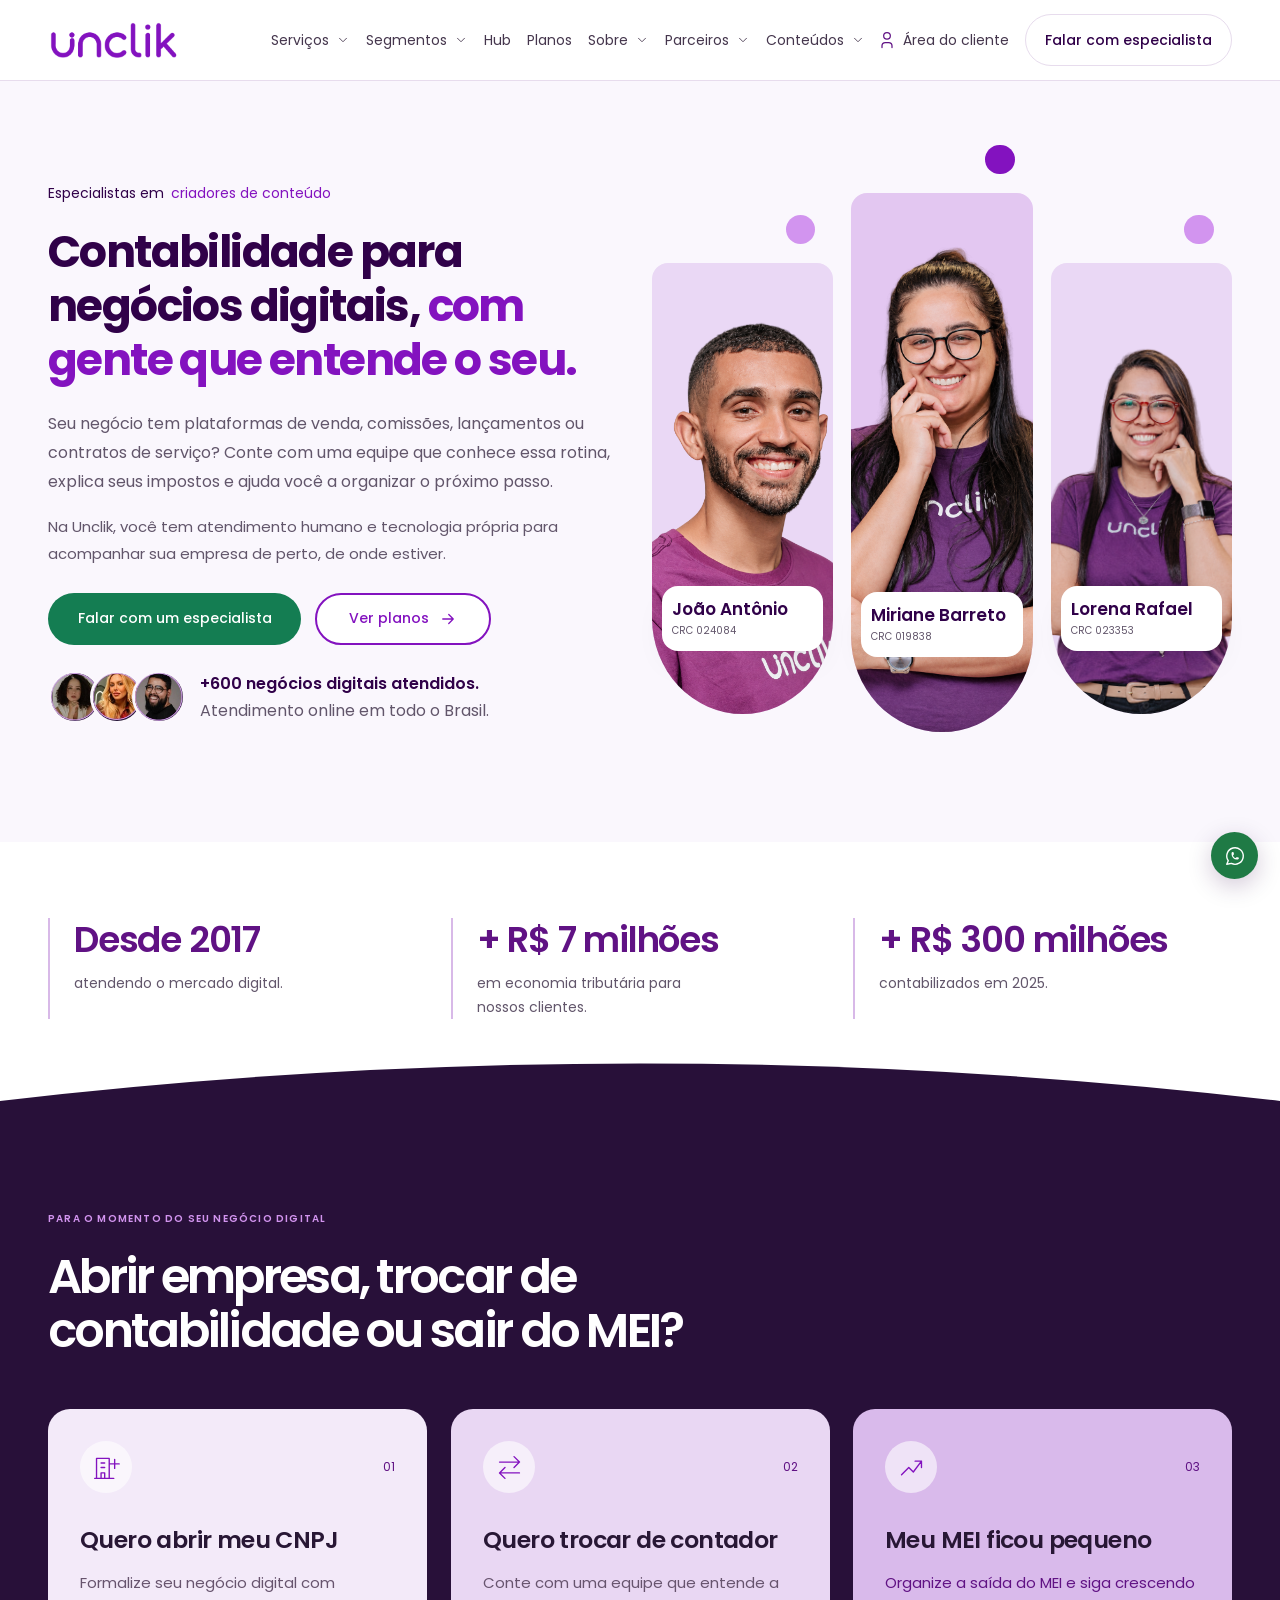
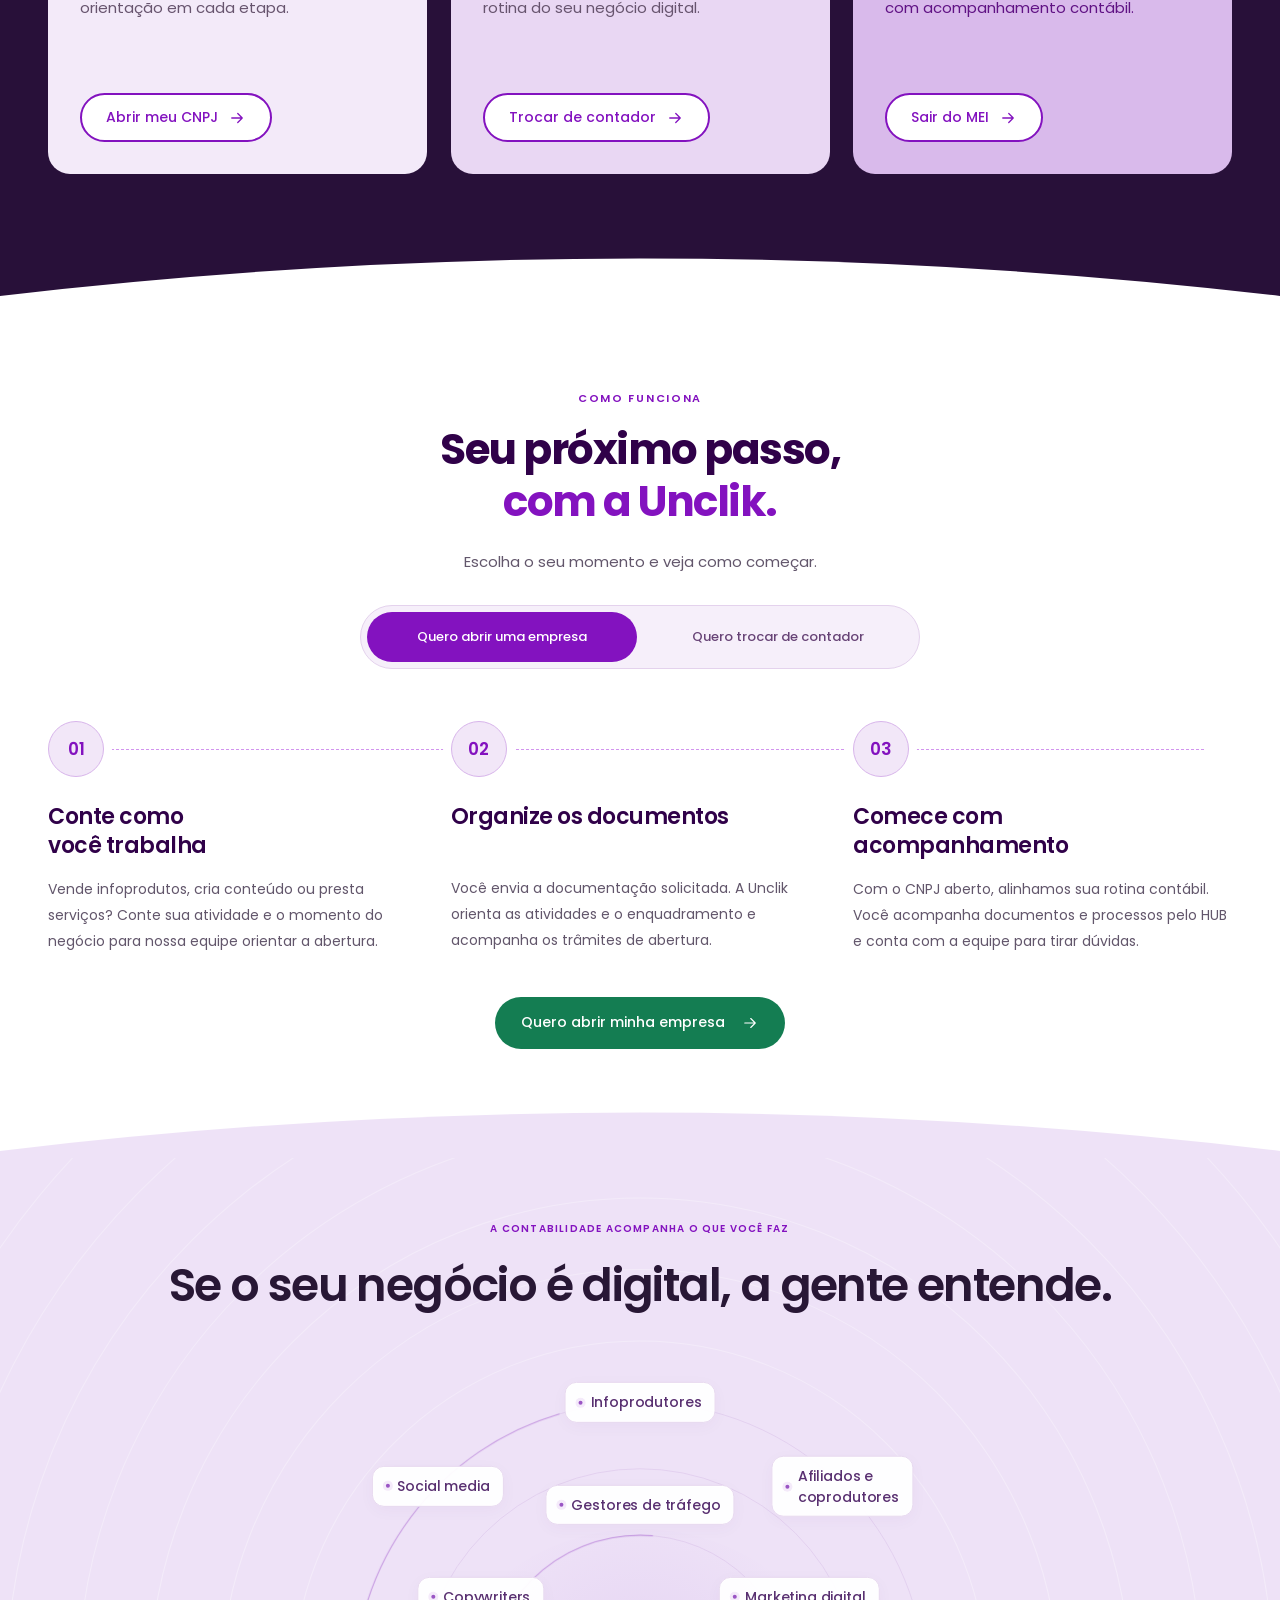
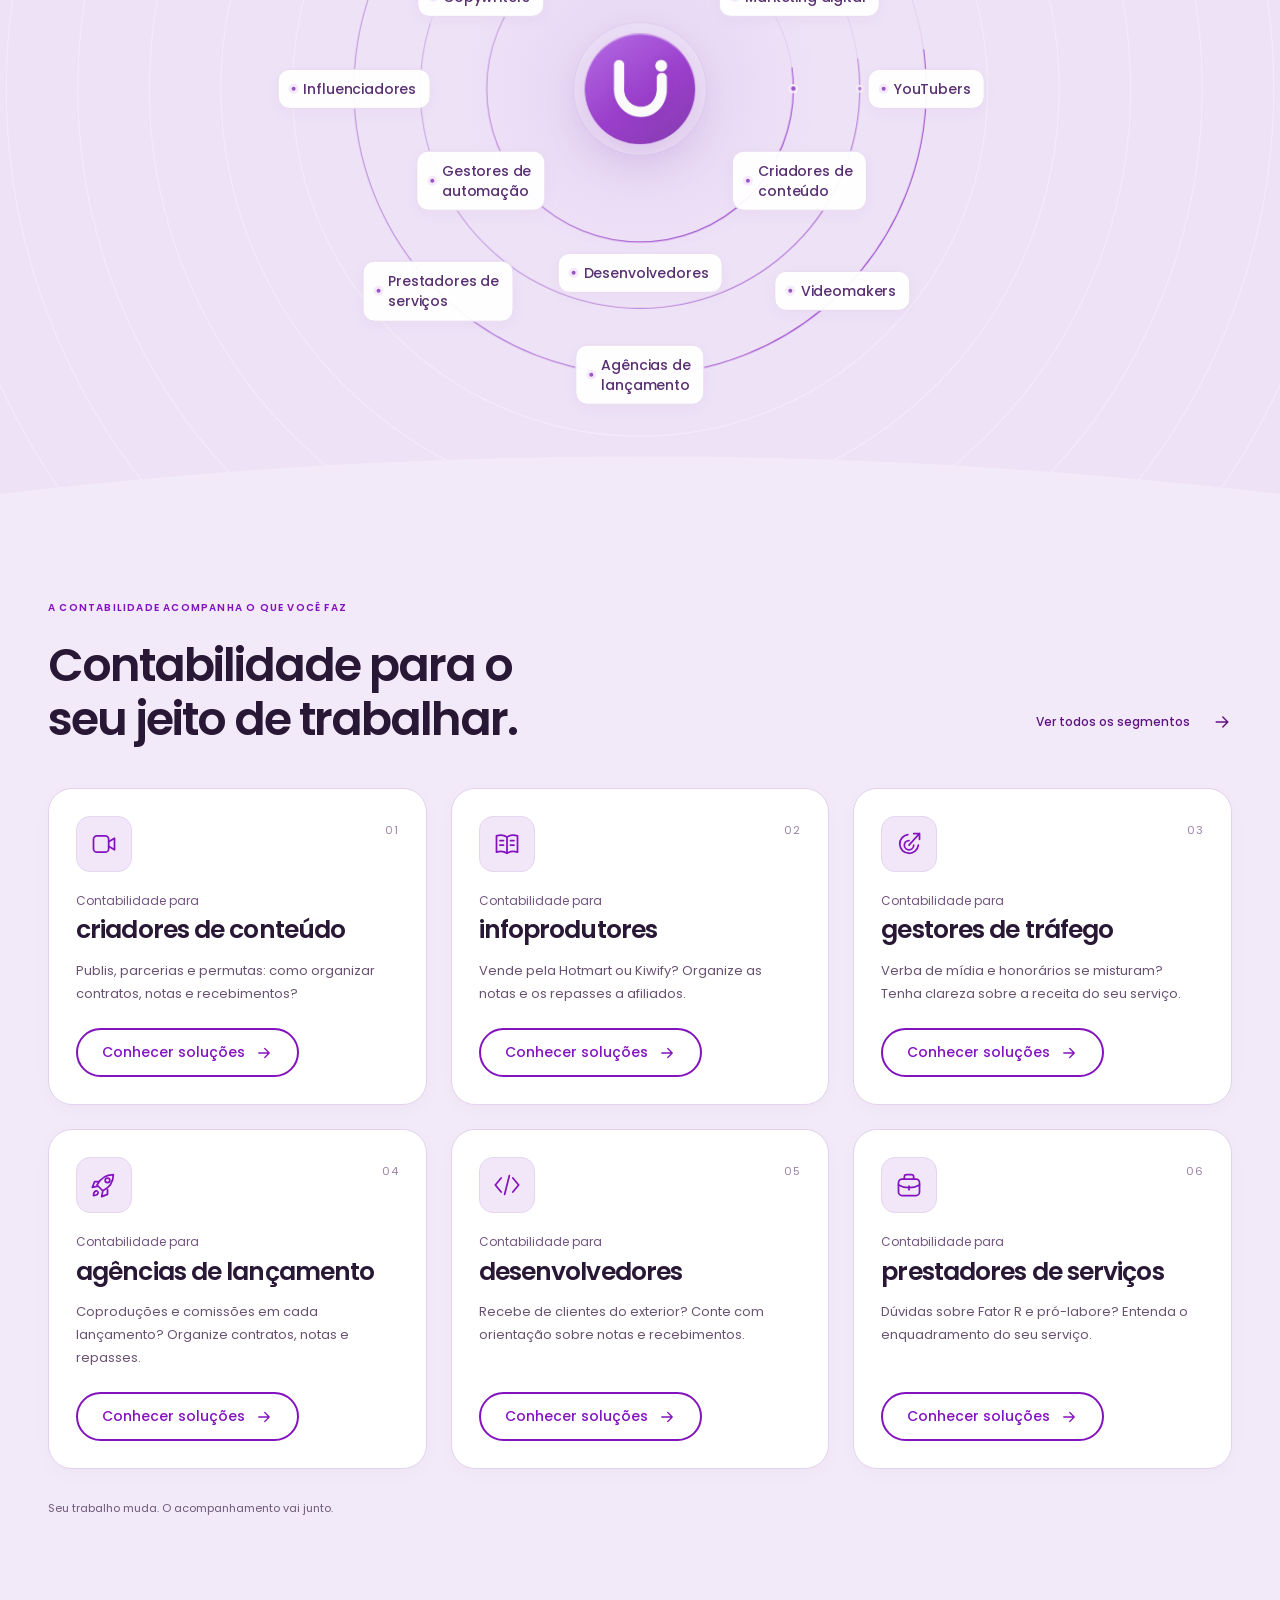
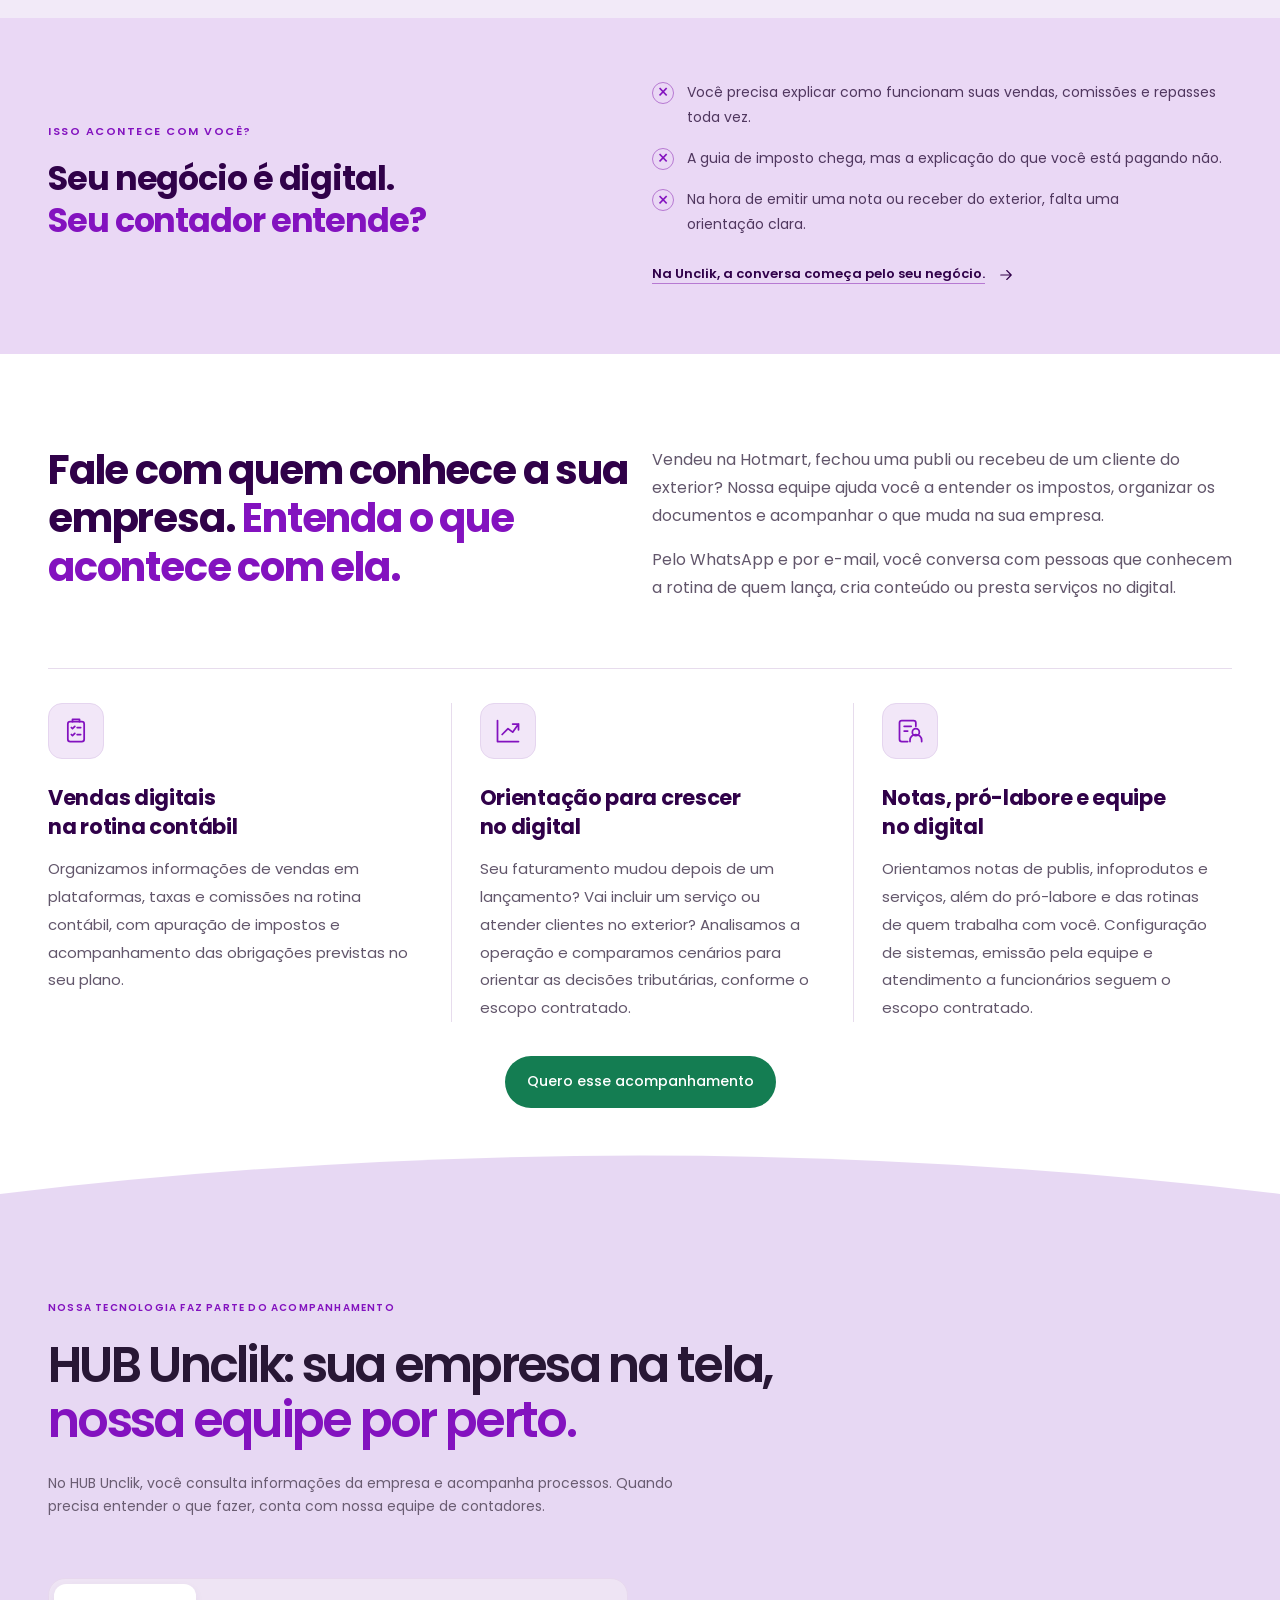
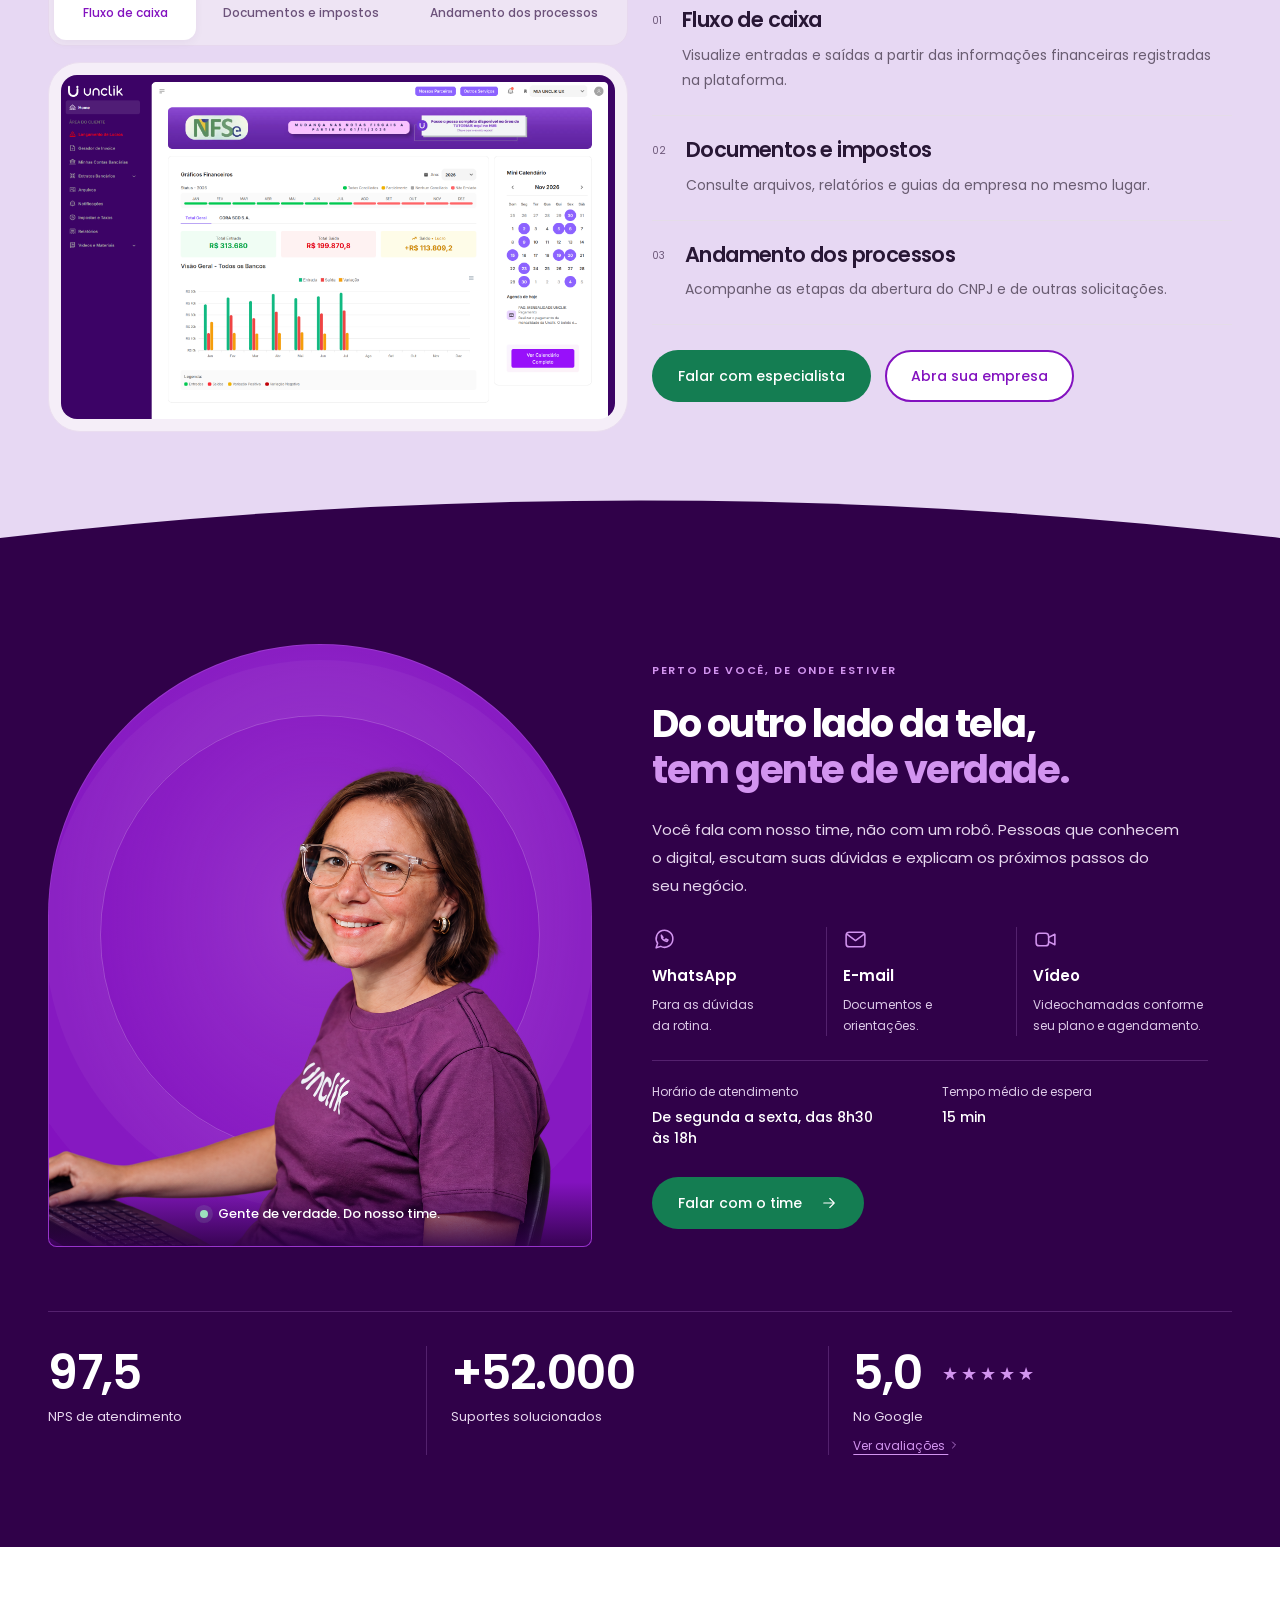
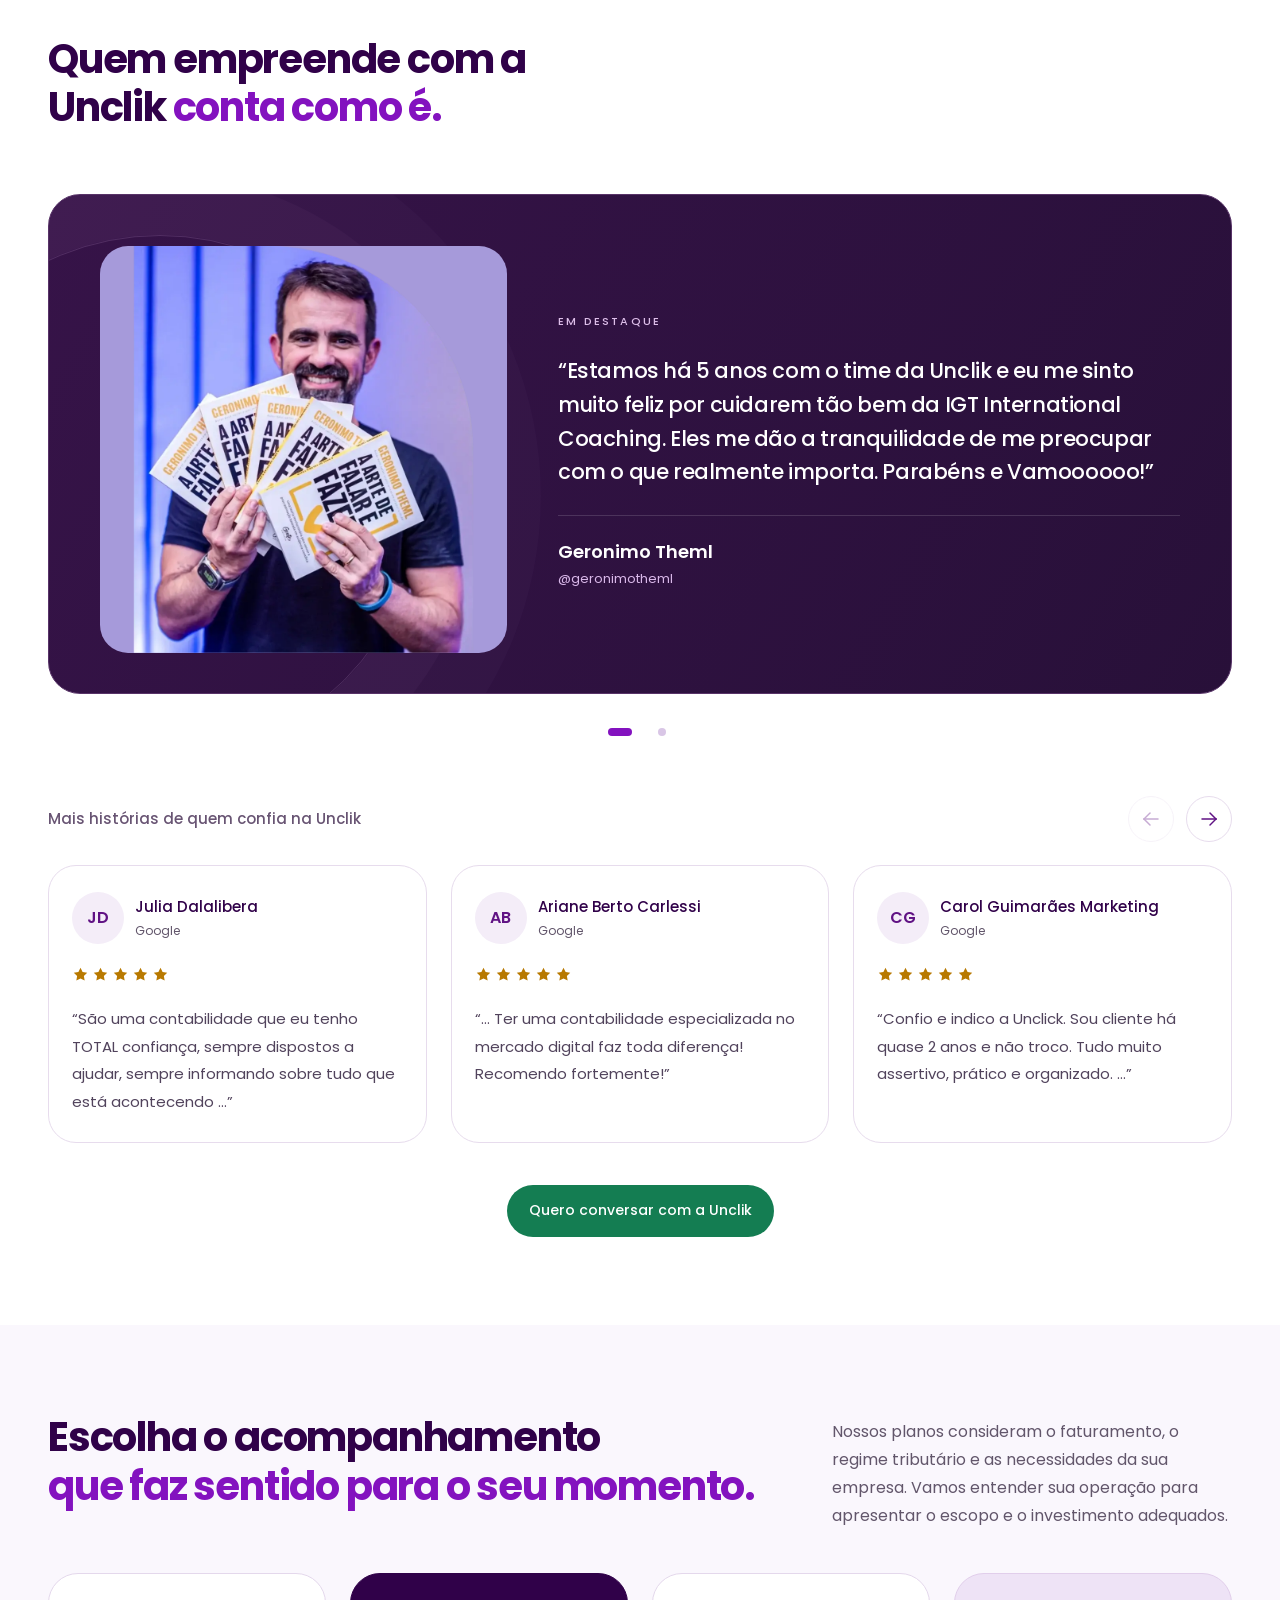
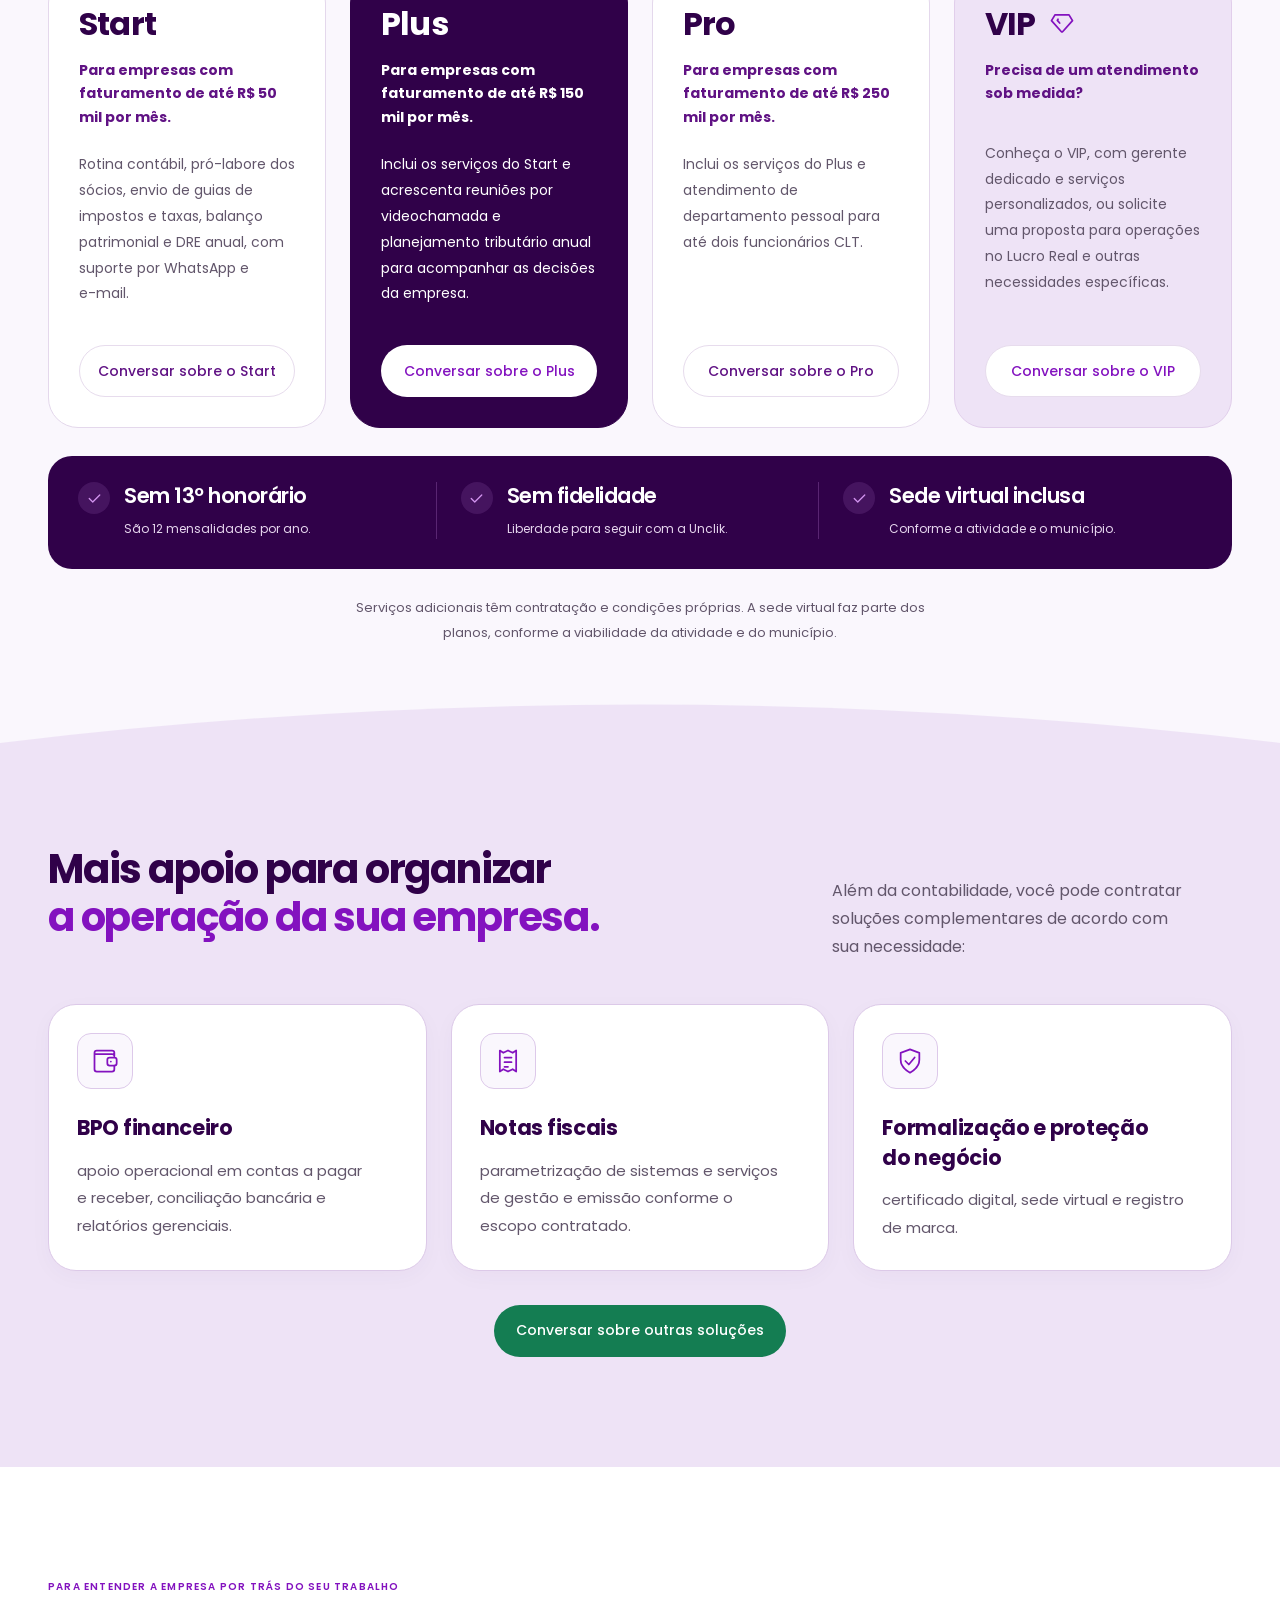
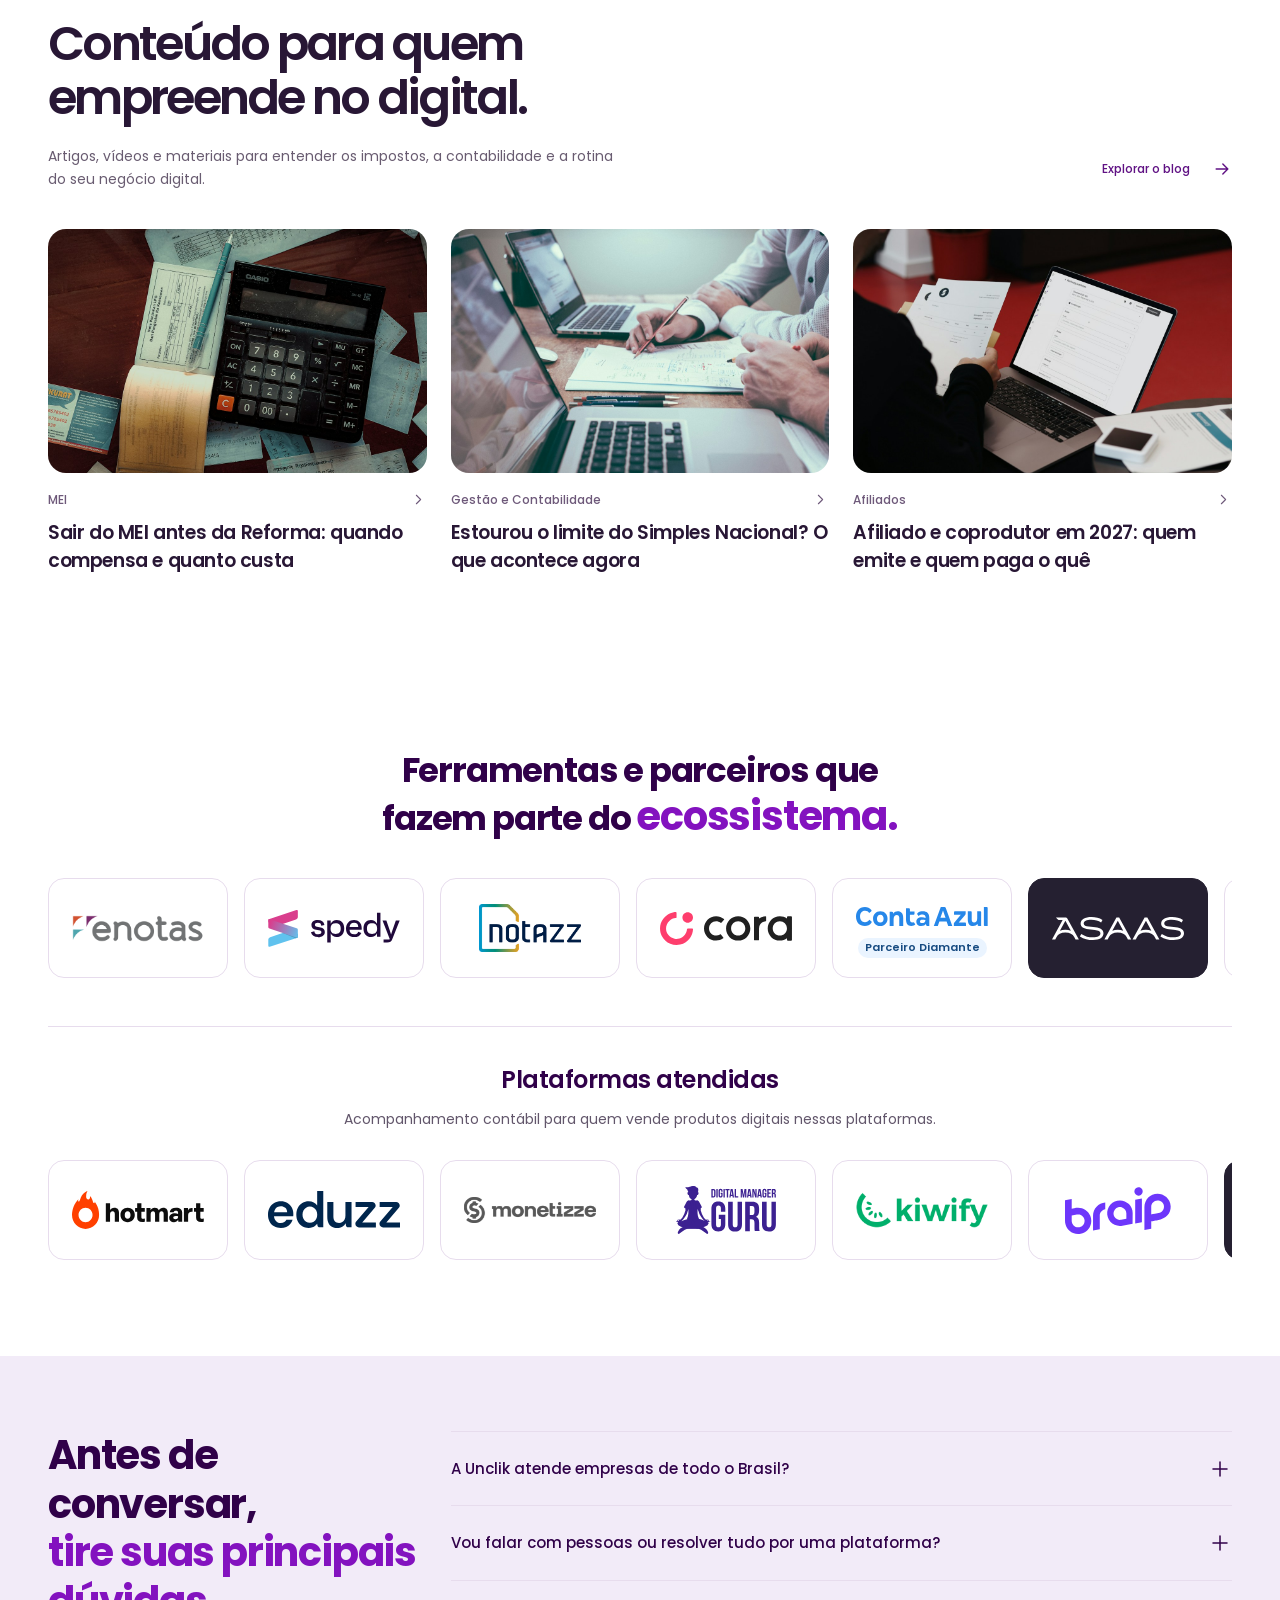
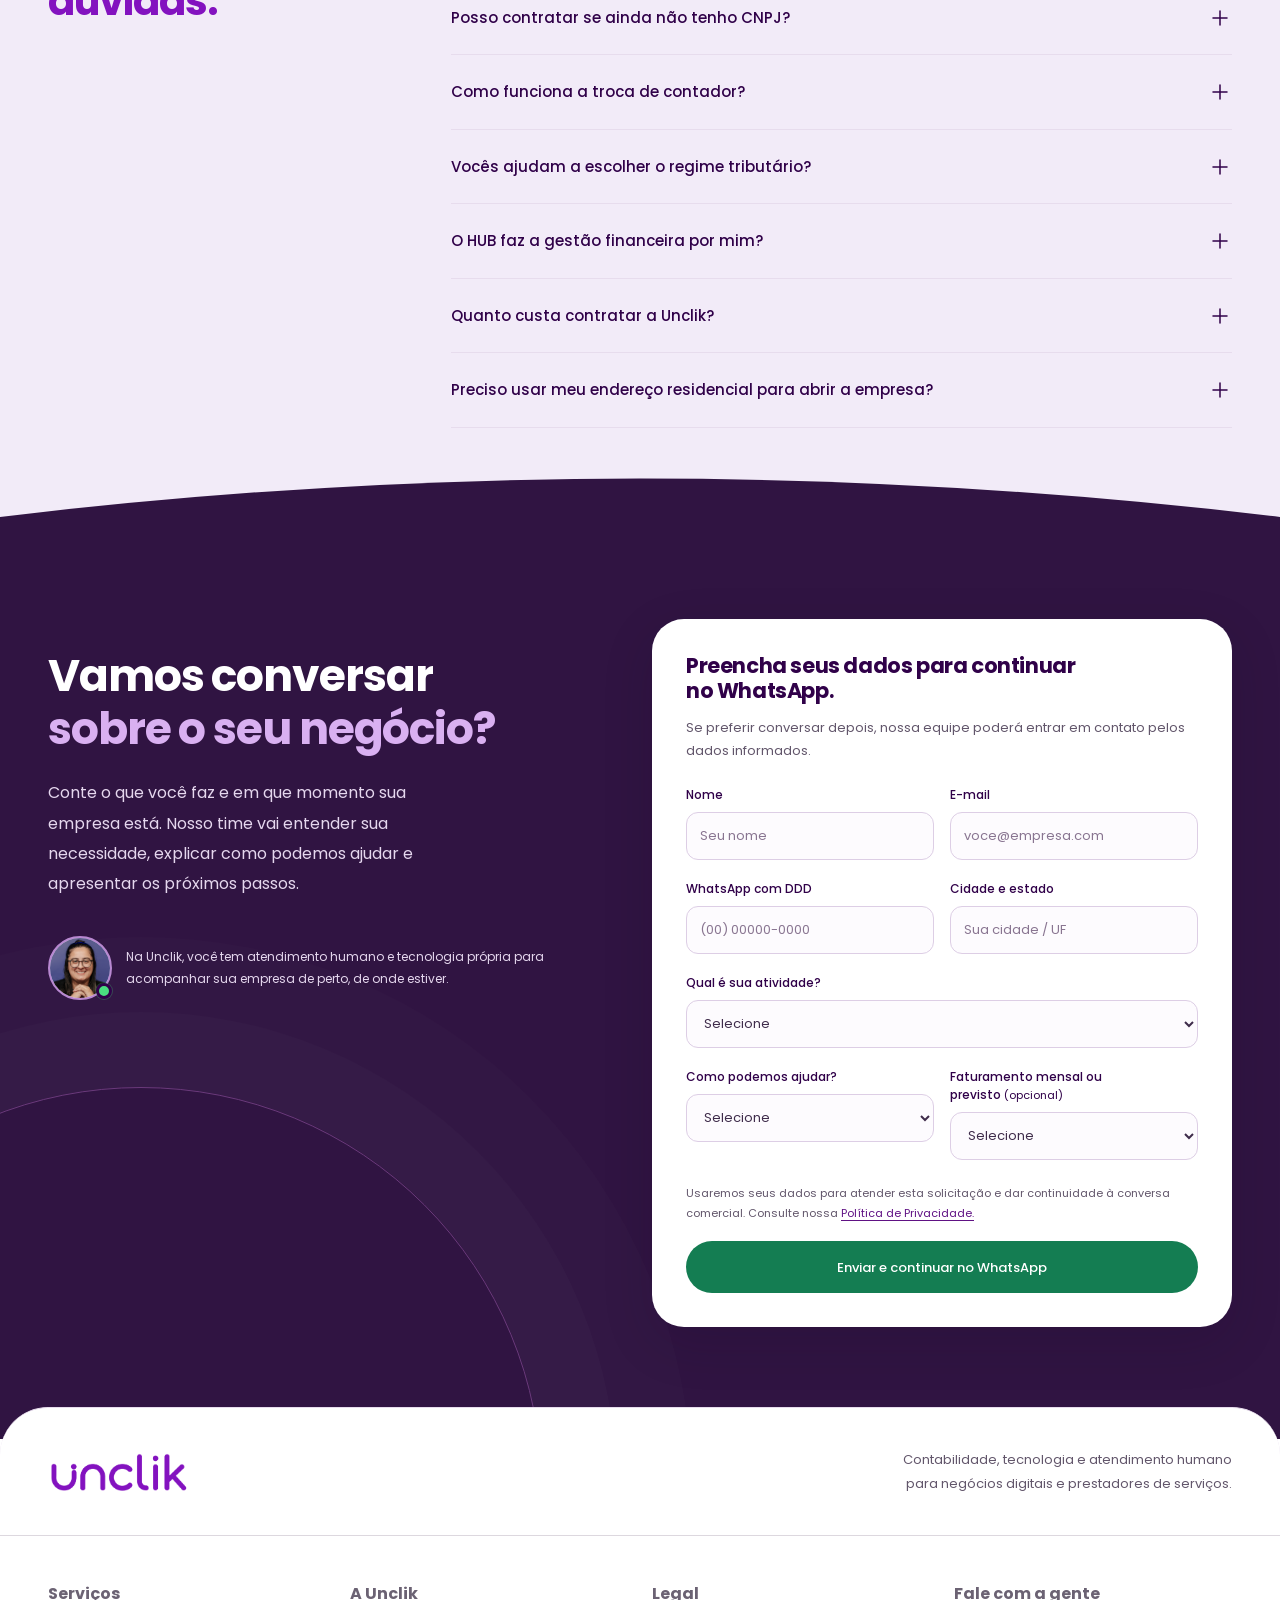
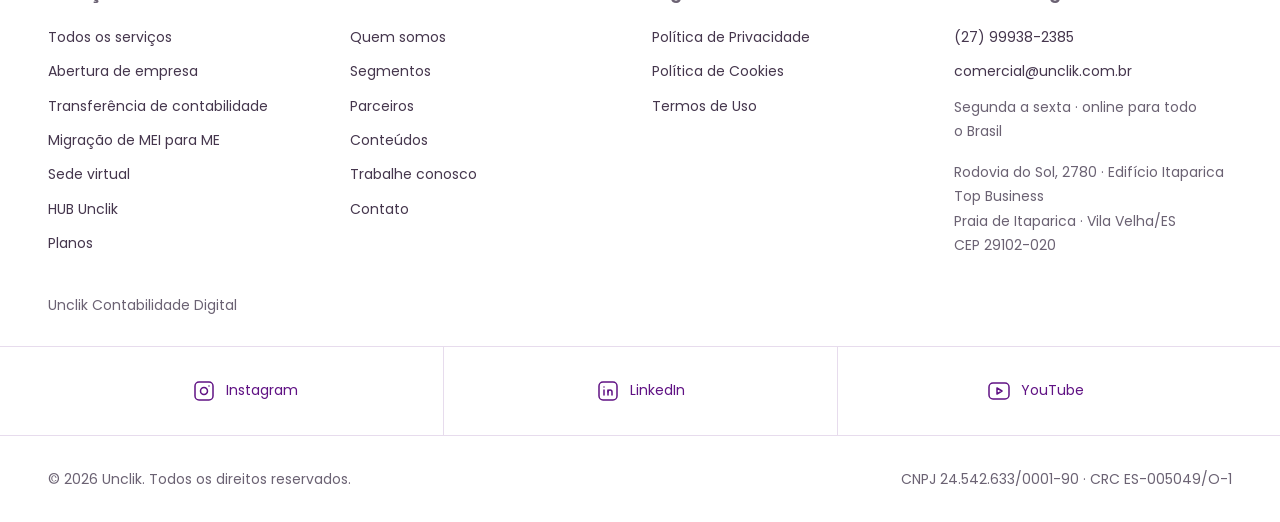
==== commit e3d95d66: "Publica home atual, Planos e Quem somos no GitHub Pages" ====
--- a/alteracoes/index.html
+++ b/alteracoes/index.html
@@ -6,68 +6,113 @@
     <meta name="theme-color" content="#fff">
     <meta name="description" content="Contabilidade para negócios digitais e prestadores de serviços. Atendimento humano, orientação tributária e HUB próprio. Conheça a Unclik.">
     <title>Unclik — Alterações</title>
-    <link rel="stylesheet" href="v6/shared-assets/fonts/fonts.css"><link rel="stylesheet" href="styles.css"><link rel="stylesheet" href="home-revision.css"><link rel="stylesheet" href="v3.css"><link rel="stylesheet" href="v6/sections.css"><link rel="stylesheet" href="nichos.css"><link rel="stylesheet" href="nichos-cards.css"><link rel="stylesheet" href="secoes.css"><link rel="stylesheet" href="icones-servicos.css"><link rel="stylesheet" href="acoes.css"><link rel="stylesheet" href="depoimento-destaque.css"><link rel="stylesheet" href="hero-equipe.css"><link rel="stylesheet" href="grid.css"><link rel="stylesheet" href="paleta.css"><link rel="stylesheet" href="solucoes.css"><link rel="stylesheet" href="hub-real.css"><link rel="stylesheet" href="atendimento-humano.css"><link rel="stylesheet" href="planos-diferenciais.css"><link rel="stylesheet" href="como-funciona.css"><link rel="stylesheet" href="ecossistema.css"><link rel="stylesheet" href="dores-digital.css"><link rel="stylesheet" href="whatsapp-lead.css"></head>
+    <link rel="stylesheet" href="v6/shared-assets/fonts/fonts.css"><link rel="stylesheet" href="styles.css"><link rel="stylesheet" href="home-revision.css"><link rel="stylesheet" href="v3.css"><link rel="stylesheet" href="v6/sections.css"><link rel="stylesheet" href="nichos.css"><link rel="stylesheet" href="nichos-cards.css"><link rel="stylesheet" href="secoes.css"><link rel="stylesheet" href="icones-servicos.css"><link rel="stylesheet" href="acoes.css"><link rel="stylesheet" href="depoimento-destaque.css"><link rel="stylesheet" href="hero-equipe.css"><link rel="stylesheet" href="grid.css"><link rel="stylesheet" href="paleta.css"><link rel="stylesheet" href="header.css"><link rel="stylesheet" href="solucoes.css"><link rel="stylesheet" href="hub-real.css"><link rel="stylesheet" href="atendimento-humano.css"><link rel="stylesheet" href="planos-diferenciais.css"><link rel="stylesheet" href="como-funciona.css"><link rel="stylesheet" href="ecossistema.css"><link rel="stylesheet" href="dores-digital.css"><link rel="stylesheet" href="whatsapp-lead.css"></head>
   <body class="home-revision home-v3 home-alteracoes">
     <svg xmlns="http://www.w3.org/2000/svg" class="brand-color-definitions" width="0" height="0" aria-hidden="true" focusable="false"><defs><filter id="unclik-brand-purple" color-interpolation-filters="sRGB"><feflood flood-color="#8312BF"></feflood><fecomposite in2="SourceAlpha" operator="in"></fecomposite></filter></defs></svg><a class="skip-link" data-href="#conteudo" role="link" aria-disabled="true">Pular para o conteúdo</a>
     <header class="site-header">
       <div class="nav-wrap">
-        <a class="brand" data-href="./" aria-label="Unclik, página inicial" role="link" aria-disabled="true"><img class="brand-logo" src="assets/logo-unclik-roxo.png" alt="Unclik Contabilidade Digital"></a>
-        <button class="menu-toggle" aria-expanded="false" aria-controls="main-nav" aria-label="Abrir menu"><svg class="tabler-icon icon-tabler-menu-2" aria-hidden="true" focusable="false" xmlns="http://www.w3.org/2000/svg" width="24" height="24" viewbox="0 0 24 24" fill="none" stroke="currentColor" stroke-width="2" stroke-linecap="round" stroke-linejoin="round"> <path d="M4 6l16 0"></path> <path d="M4 12l16 0"></path> <path d="M4 18l16 0"></path> </svg><svg class="tabler-icon icon-tabler-x" aria-hidden="true" focusable="false" xmlns="http://www.w3.org/2000/svg" width="24" height="24" viewbox="0 0 24 24" fill="none" stroke="currentColor" stroke-width="2" stroke-linecap="round" stroke-linejoin="round"> <path d="M18 6l-12 12"></path> <path d="M6 6l12 12"></path> </svg></button>
+        <a class="brand" href="./" aria-current="page" aria-label="Unclik, página inicial"><img class="brand-logo" src="assets/logo-unclik-roxo.png" alt="Unclik Contabilidade Digital"></a>
+        <button class="menu-toggle" aria-expanded="false" aria-controls="main-nav" aria-label="Abrir menu"><svg class="tabler-icon icon-tabler-menu-2" aria-hidden="true" focusable="false" xmlns="http://www.w3.org/2000/svg" width="24" height="24" viewBox="0 0 24 24" fill="none" stroke="currentColor" stroke-width="1.5" stroke-linecap="round" stroke-linejoin="round"> <path d="M4 6l16 0"></path> <path d="M4 12l16 0"></path> <path d="M4 18l16 0"></path> </svg><svg class="tabler-icon icon-tabler-x" aria-hidden="true" focusable="false" xmlns="http://www.w3.org/2000/svg" width="24" height="24" viewBox="0 0 24 24" fill="none" stroke="currentColor" stroke-width="1.5" stroke-linecap="round" stroke-linejoin="round"> <path d="M18 6l-12 12"></path> <path d="M6 6l12 12"></path> </svg></button>
         <nav id="main-nav" class="main-nav" aria-label="Navegação principal">
-          <details class="nav-dropdown" name="header-navigation">
-            <summary>Serviços<svg class="tabler-icon icon-tabler-chevron-down" aria-hidden="true" focusable="false" xmlns="http://www.w3.org/2000/svg" width="24" height="24" viewbox="0 0 24 24" fill="none" stroke="currentColor" stroke-width="2" stroke-linecap="round" stroke-linejoin="round"> <path d="M6 9l6 6l6 -6"></path> </svg></summary>
-            <div class="nav-menu">
-              <a data-href="servicos/" role="link" aria-disabled="true">Todos os serviços</a>
-              <a data-href="abertura-de-empresa/" role="link" aria-disabled="true">Abertura de empresa</a>
-              <a data-href="transferencia-de-contabilidade/" role="link" aria-disabled="true">Transferência de contabilidade</a>
-              <a data-href="migracao-de-mei-para-me/" role="link" aria-disabled="true">Migração de MEI para ME</a>
-              <a href="#planos">Planos</a>
-              <a data-href="sede-virtual/" role="link" aria-disabled="true">Sede virtual</a>
-              <a data-href="hub/" role="link" aria-disabled="true">HUB Unclik</a>
-            </div>
-          </details>
-          <details class="nav-dropdown nav-dropdown-wide" name="header-navigation">
-            <summary>Para quem é<svg class="tabler-icon icon-tabler-chevron-down" aria-hidden="true" focusable="false" xmlns="http://www.w3.org/2000/svg" width="24" height="24" viewbox="0 0 24 24" fill="none" stroke="currentColor" stroke-width="2" stroke-linecap="round" stroke-linejoin="round"> <path d="M6 9l6 6l6 -6"></path> </svg></summary>
-            <div class="nav-menu nav-menu-columns">
-              <a data-href="segmentos/" role="link" aria-disabled="true">Todos os segmentos</a>
-              <a data-href="contabilidade-para-infoprodutor/" role="link" aria-disabled="true">Infoprodutores</a>
-              <a data-href="contabilidade-para-gestor-de-trafego/" role="link" aria-disabled="true">Gestores de tráfego</a>
-              <a data-href="contabilidade-para-copywriter/" role="link" aria-disabled="true">Copywriters</a>
-              <a data-href="contabilidade-para-social-media/" role="link" aria-disabled="true">Social media</a>
-              <a data-href="contabilidade-para-gestor-de-automacao/" role="link" aria-disabled="true">Gestores de automação</a>
-              <a data-href="contabilidade-para-youtubers/" role="link" aria-disabled="true">YouTubers</a>
-              <a data-href="contabilidade-para-videomaker/" role="link" aria-disabled="true">Videomakers</a>
-              <a data-href="contabilidade-para-marketing-digital-pronto/" role="link" aria-disabled="true">Marketing digital</a>
-              <a data-href="contabilidade-para-devs/" role="link" aria-disabled="true">Desenvolvedores</a>
-              <a data-href="contabilidade-para-afiliado-e-coprodutor/" role="link" aria-disabled="true">Afiliados e coprodutores</a>
-              <a data-href="contabilidade-para-agencia-de-lancamento/" role="link" aria-disabled="true">Agências de lançamento</a>
-              <a data-href="contabilidade-para-prestadores-de-servicos/" role="link" aria-disabled="true">Prestadores de serviços</a>
-              <a data-href="contabilidade-para-criador-de-conteudo/" role="link" aria-disabled="true">Criadores de conteúdo</a>
-            </div>
-          </details>
-          <a class="plans-link" data-href="#hub" role="link" aria-disabled="true">HUB Unclik</a><a class="plans-link" href="#planos">Planos</a>
-        <details class="nav-dropdown" name="header-navigation">
-            <summary>Conteúdos<svg class="tabler-icon icon-tabler-chevron-down" aria-hidden="true" focusable="false" xmlns="http://www.w3.org/2000/svg" width="24" height="24" viewbox="0 0 24 24" fill="none" stroke="currentColor" stroke-width="2" stroke-linecap="round" stroke-linejoin="round"> <path d="M6 9l6 6l6 -6"></path> </svg></summary>
-            <div class="nav-menu">
-              <a data-href="conteudos/" role="link" aria-disabled="true">Blog</a>
-              <a data-href="youtube/" role="link" aria-disabled="true">YouTube</a>
-            </div>
-          </details>
-          <details class="nav-dropdown" name="header-navigation">
-            <summary>Sobre a Unclik<svg class="tabler-icon icon-tabler-chevron-down" aria-hidden="true" focusable="false" xmlns="http://www.w3.org/2000/svg" width="24" height="24" viewbox="0 0 24 24" fill="none" stroke="currentColor" stroke-width="2" stroke-linecap="round" stroke-linejoin="round"> <path d="M6 9l6 6l6 -6"></path> </svg></summary>
-            <div class="nav-menu">
-              <a data-href="quem-somos/" role="link" aria-disabled="true">Quem somos</a>
-              <a data-href="trabalhe-conosco/" role="link" aria-disabled="true">Trabalhe conosco</a>
-              <a data-href="contato/" role="link" aria-disabled="true">Contato</a>
-            </div>
-          </details>
-          </nav>
-        <div class="nav-actions">
-<a class="login-link" data-href="https://cliente.unclikhub.com.br/" role="link" aria-disabled="true"><svg class="tabler-icon icon-tabler-user" aria-hidden="true" focusable="false" xmlns="http://www.w3.org/2000/svg" width="24" height="24" viewbox="0 0 24 24" fill="none" stroke="currentColor" stroke-width="2" stroke-linecap="round" stroke-linejoin="round">
-  <path d="M8 7a4 4 0 1 0 8 0a4 4 0 0 0 -8 0"></path>
-  <path d="M6 21v-2a4 4 0 0 1 4 -4h4a4 4 0 0 1 4 4v2"></path>
-</svg> Área do cliente</a><a class="button button-small button-outline header-contact" data-href="https://wa.me/5527999382385?text=Ol%C3%A1%2C%20quero%20conhecer%20a%20contabilidade%20da%20Unclik." role="link" aria-disabled="true">Falar com especialista</a>
-</div>
+          <div class="site-nav-links">
+            <details class="nav-dropdown nav-mega" name="header-navigation">
+              <summary>Serviços<svg class="tabler-icon icon-tabler-chevron-down" aria-hidden="true" focusable="false" viewBox="0 0 24 24" fill="none" stroke="currentColor" stroke-width="1.5" stroke-linecap="round" stroke-linejoin="round"><path d="M6 9l6 6l6 -6"></path></svg></summary>
+              <div class="nav-menu mega-menu">
+                <div class="mega-menu-intro">
+                  <span class="mega-menu-label">Serviços</span>
+                  <p class="mega-menu-title">O próximo passo da sua empresa</p>
+                  <p class="mega-menu-copy">Da abertura do CNPJ à rotina contábil, encontre o serviço para o seu momento.</p>
+                </div>
+                <div class="mega-menu-links">
+                  <a href="https://unclik.com.br/abertura-de-empresa/"><span class="mega-link-title">Abertura de empresa</span><span class="mega-link-description">Comece seu negócio com orientação em cada etapa.</span></a>
+                  <a href="https://unclik.com.br/transferencia-de-contabilidade/"><span class="mega-link-title">Transferência de contabilidade</span><span class="mega-link-description">Traga sua empresa para a Unclik.</span></a>
+                  <a href="https://unclik.com.br/migracao-de-mei-para-me/"><span class="mega-link-title">Migração de MEI para ME</span><span class="mega-link-description">Prepare sua empresa para uma nova fase.</span></a>
+                  <a href="https://unclik.com.br/sede-virtual/"><span class="mega-link-title">Sede virtual</span><span class="mega-link-description">Um endereço comercial para o seu negócio.</span></a>
+                </div>
+              </div>
+            </details>
+            <details class="nav-dropdown nav-mega nav-mega-segments" name="header-navigation">
+              <summary>Segmentos<svg class="tabler-icon icon-tabler-chevron-down" aria-hidden="true" focusable="false" viewBox="0 0 24 24" fill="none" stroke="currentColor" stroke-width="1.5" stroke-linecap="round" stroke-linejoin="round"><path d="M6 9l6 6l6 -6"></path></svg></summary>
+              <div class="nav-menu mega-menu">
+                <div class="mega-menu-intro">
+                  <span class="mega-menu-label">Segmentos</span>
+                  <p class="mega-menu-title">Contabilidade que conhece sua rotina</p>
+                  <p class="mega-menu-copy">Encontre o seu segmento e conheça as soluções da Unclik para o seu negócio.</p>
+                </div>
+                <div class="mega-menu-links">
+                  <a href="https://unclik.com.br/contabilidade-para-infoprodutor/"><svg class="mega-segment-icon" xmlns="http://www.w3.org/2000/svg" width="24" height="24" viewBox="0 0 24 24" fill="none" stroke="currentColor" stroke-width="1.5" stroke-linecap="round" stroke-linejoin="round" aria-hidden="true" focusable="false"><path d="M12 7c-3-2-6-2-9-1v14c3-1 6-1 9 1 3-2 6-2 9-1V6c-3-1-6-1-9 1Z"/><path d="M12 7v14M6 10h3M6 13h3M15 10h3M15 13h3"/></svg><span class="mega-link-title">Infoprodutor</span></a>
+                  <a href="https://unclik.com.br/contabilidade-para-gestor-de-trafego/"><svg class="mega-segment-icon" xmlns="http://www.w3.org/2000/svg" width="24" height="24" viewBox="0 0 24 24" fill="none" stroke="currentColor" stroke-width="1.5" stroke-linecap="round" stroke-linejoin="round" aria-hidden="true" focusable="false"><circle cx="12" cy="12" r="8"/><circle cx="12" cy="12" r="4"/><path d="m12 12 9-9M17 3h4v4"/></svg><span class="mega-link-title">Gestor de tráfego</span></a>
+                  <a href="https://unclik.com.br/contabilidade-para-copywriter/"><svg class="mega-segment-icon" xmlns="http://www.w3.org/2000/svg" width="24" height="24" viewBox="0 0 24 24" fill="none" stroke="currentColor" stroke-width="1.5" stroke-linecap="round" stroke-linejoin="round" aria-hidden="true" focusable="false"><path d="m16 3 5 5-12 12-6 1 1-6L16 3ZM14 5l5 5M3 21l6-1"/></svg><span class="mega-link-title">Copywriter</span></a>
+                  <a href="https://unclik.com.br/contabilidade-para-social-media/"><svg class="mega-segment-icon" xmlns="http://www.w3.org/2000/svg" width="24" height="24" viewBox="0 0 24 24" fill="none" stroke="currentColor" stroke-width="1.5" stroke-linecap="round" stroke-linejoin="round" aria-hidden="true" focusable="false"><path d="M14 4H5a2 2 0 0 0-2 2v7a2 2 0 0 0 2 2h1v4l4-4h4a2 2 0 0 0 2-2V6a2 2 0 0 0-2-2Z"/><path d="M19 8h1a2 2 0 0 1 2 2v7a2 2 0 0 1-2 2h-1v3l-4-3h-3M6 8h7M6 11h4"/></svg><span class="mega-link-title">Social media</span></a>
+                  <a href="https://unclik.com.br/contabilidade-para-gestor-de-automacao/"><svg class="mega-segment-icon" xmlns="http://www.w3.org/2000/svg" width="24" height="24" viewBox="0 0 24 24" fill="none" stroke="currentColor" stroke-width="1.5" stroke-linecap="round" stroke-linejoin="round" aria-hidden="true" focusable="false"><rect x="9" y="2" width="6" height="6" rx="1"/><rect x="2" y="16" width="6" height="6" rx="1"/><rect x="16" y="16" width="6" height="6" rx="1"/><path d="M12 8v4M5 16v-4h14v4"/></svg><span class="mega-link-title">Gestor de automação</span></a>
+                  <a href="https://unclik.com.br/contabilidade-para-youtubers/"><svg class="mega-segment-icon" xmlns="http://www.w3.org/2000/svg" width="24" height="24" viewBox="0 0 24 24" fill="none" stroke="currentColor" stroke-width="1.5" stroke-linecap="round" stroke-linejoin="round" aria-hidden="true" focusable="false"><rect x="2" y="5" width="20" height="14" rx="4"/><path d="m10 9 5 3-5 3V9Z"/></svg><span class="mega-link-title">Youtubers</span></a>
+                  <a href="https://unclik.com.br/contabilidade-para-videomaker/"><svg class="mega-segment-icon" xmlns="http://www.w3.org/2000/svg" width="24" height="24" viewBox="0 0 24 24" fill="none" stroke="currentColor" stroke-width="1.5" stroke-linecap="round" stroke-linejoin="round" aria-hidden="true" focusable="false"><rect x="2" y="5" width="13" height="14" rx="2"/><path d="m15 10 7-4v12l-7-4"/></svg><span class="mega-link-title">Videomaker</span></a>
+                  <a href="https://unclik.com.br/contabilidade-para-marketing-digital-pronto/"><svg class="mega-segment-icon" xmlns="http://www.w3.org/2000/svg" width="24" height="24" viewBox="0 0 24 24" fill="none" stroke="currentColor" stroke-width="1.5" stroke-linecap="round" stroke-linejoin="round" aria-hidden="true" focusable="false"><path d="m3 9 18-6v16L3 13V9ZM7 14l2 7h4l-2-6M21 8h1M21 14h1"/></svg><span class="mega-link-title">Marketing digital</span></a>
+                  <a href="https://unclik.com.br/contabilidade-para-devs/"><svg class="mega-segment-icon" xmlns="http://www.w3.org/2000/svg" width="24" height="24" viewBox="0 0 24 24" fill="none" stroke="currentColor" stroke-width="1.5" stroke-linecap="round" stroke-linejoin="round" aria-hidden="true" focusable="false"><path d="m8 6-6 6 6 6M16 6l6 6-6 6M14 3l-4 18"/></svg><span class="mega-link-title">Desenvolvedores</span></a>
+                  <a href="https://unclik.com.br/contabilidade-para-afiliado-e-coprodutor/"><svg class="mega-segment-icon" xmlns="http://www.w3.org/2000/svg" width="24" height="24" viewBox="0 0 24 24" fill="none" stroke="currentColor" stroke-width="1.5" stroke-linecap="round" stroke-linejoin="round" aria-hidden="true" focusable="false"><path d="m10 14 4-4M8 16l-1 1a4.24 4.24 0 0 1-6-6l4-4a4.24 4.24 0 0 1 6 0M16 8l1-1a4.24 4.24 0 0 1 6 6l-4 4a4.24 4.24 0 0 1-6 0" transform="translate(1 0) scale(.9 1)"/></svg><span class="mega-link-title">Afiliado e coprodutor</span></a>
+                  <a href="https://unclik.com.br/contabilidade-para-agencia-de-lancamento/"><svg class="mega-segment-icon" xmlns="http://www.w3.org/2000/svg" width="24" height="24" viewBox="0 0 24 24" fill="none" stroke="currentColor" stroke-width="1.5" stroke-linecap="round" stroke-linejoin="round" aria-hidden="true" focusable="false"><path d="M12 15 9 12C10 7 14 3 21 3c0 7-4 11-9 12ZM9 12H4l-2 5h7M12 15v5l-5 2v-7"/><circle cx="16" cy="8" r="1"/><path d="M4 20l-1 1"/></svg><span class="mega-link-title">Agência de lançamento</span></a>
+                  <a href="https://unclik.com.br/contabilidade-para-prestadores-de-servicos/"><svg class="mega-segment-icon" xmlns="http://www.w3.org/2000/svg" width="24" height="24" viewBox="0 0 24 24" fill="none" stroke="currentColor" stroke-width="1.5" stroke-linecap="round" stroke-linejoin="round" aria-hidden="true" focusable="false"><rect x="3" y="7" width="18" height="14" rx="2"/><path d="M8 7V5a2 2 0 0 1 2-2h4a2 2 0 0 1 2 2v2M3 12a22 22 0 0 0 18 0M12 11v4"/></svg><span class="mega-link-title">Prestadores de serviços</span></a>
+                  <a href="https://unclik.com.br/contabilidade-para-criador-de-conteudo/"><svg class="mega-segment-icon" xmlns="http://www.w3.org/2000/svg" width="24" height="24" viewBox="0 0 24 24" fill="none" stroke="currentColor" stroke-width="1.5" stroke-linecap="round" stroke-linejoin="round" aria-hidden="true" focusable="false"><path d="m8 5 2-3h4l2 3h4a2 2 0 0 1 2 2v12a2 2 0 0 1-2 2H4a2 2 0 0 1-2-2V7a2 2 0 0 1 2-2h4Z"/><circle cx="12" cy="13" r="4"/><path d="M18 8h.01"/></svg><span class="mega-link-title">Criador de conteúdo</span></a>
+                </div>
+              </div>
+            </details>
+            <a class="plans-link" href="#hub">Hub</a>
+            <a class="plans-link" href="../planos/">Planos</a>
+            <details class="nav-dropdown nav-mega" name="header-navigation">
+              <summary>Sobre<svg class="tabler-icon icon-tabler-chevron-down" aria-hidden="true" focusable="false" viewBox="0 0 24 24" fill="none" stroke="currentColor" stroke-width="1.5" stroke-linecap="round" stroke-linejoin="round"><path d="M6 9l6 6l6 -6"></path></svg></summary>
+              <div class="nav-menu mega-menu">
+                <div class="mega-menu-intro">
+                  <span class="mega-menu-label">Sobre</span>
+                  <p class="mega-menu-title">Conheça a Unclik</p>
+                  <p class="mega-menu-copy">Pessoas e tecnologia para acompanhar sua empresa de perto.</p>
+                </div>
+                <div class="mega-menu-links">
+                  <a href="../quem-somos/"><span class="mega-link-title">Quem somos</span><span class="mega-link-description">Nossa história, propósito e jeito de trabalhar.</span></a>
+                  <a href="https://unclik.com.br/trabalhe-conosco/"><span class="mega-link-title">Trabalhe conosco</span><span class="mega-link-description">Venha fazer parte da nossa equipe.</span></a>
+                </div>
+              </div>
+            </details>
+            <details class="nav-dropdown nav-mega" name="header-navigation">
+              <summary>Parceiros<svg class="tabler-icon icon-tabler-chevron-down" aria-hidden="true" focusable="false" viewBox="0 0 24 24" fill="none" stroke="currentColor" stroke-width="1.5" stroke-linecap="round" stroke-linejoin="round"><path d="M6 9l6 6l6 -6"></path></svg></summary>
+              <div class="nav-menu mega-menu">
+                <div class="mega-menu-intro">
+                  <span class="mega-menu-label">Parceiros</span>
+                  <p class="mega-menu-title">Conexões para o seu negócio</p>
+                  <p class="mega-menu-copy">Conheça os parceiros que fazem parte do ecossistema Unclik.</p>
+                </div>
+                <div class="mega-menu-links">
+                  <a href="https://unclik.com.br/enotas/"><span class="mega-link-title">eNotas</span><span class="mega-link-description">Emissão de notas fiscais.</span></a>
+                  <a href="https://unclik.com.br/spedy-notas-fiscais/"><span class="mega-link-title">Spedy Notas Fiscais</span><span class="mega-link-description">Notas fiscais para a sua operação.</span></a>
+                  <a href="https://unclik.com.br/notazz-sistema-para-notas-fiscais-infoproduto/"><span class="mega-link-title">Notazz</span><span class="mega-link-description">Automação de notas para negócios digitais.</span></a>
+                  <a href="https://unclik.com.br/banco-cora/"><span class="mega-link-title">Banco Cora</span><span class="mega-link-description">Conta digital para sua empresa.</span></a>
+                </div>
+              </div>
+            </details>
+            <details class="nav-dropdown nav-mega" name="header-navigation">
+              <summary>Conteúdos<svg class="tabler-icon icon-tabler-chevron-down" aria-hidden="true" focusable="false" viewBox="0 0 24 24" fill="none" stroke="currentColor" stroke-width="1.5" stroke-linecap="round" stroke-linejoin="round"><path d="M6 9l6 6l6 -6"></path></svg></summary>
+              <div class="nav-menu mega-menu">
+                <div class="mega-menu-intro">
+                  <span class="mega-menu-label">Conteúdos</span>
+                  <p class="mega-menu-title">Informação para empreender</p>
+                  <p class="mega-menu-copy">Conteúdos para entender a contabilidade e acompanhar os próximos passos do seu negócio.</p>
+                </div>
+                <div class="mega-menu-links">
+                  <a href="https://unclik.com.br/blog/"><span class="mega-link-title">Blog</span><span class="mega-link-description">Artigos e orientações para o dia a dia.</span></a>
+                  <a href="https://www.youtube.com/@Unclikoficial"><span class="mega-link-title">YouTube</span><span class="mega-link-description">Vídeos e conversas no canal da Unclik.</span></a>
+                </div>
+              </div>
+            </details>
+          </div>
+          <div class="nav-actions">
+            <a class="login-link" href="https://cliente.unclikhub.com.br/">
+              <svg class="tabler-icon icon-tabler-user" aria-hidden="true" focusable="false" xmlns="http://www.w3.org/2000/svg" width="24" height="24" viewBox="0 0 24 24" fill="none" stroke="currentColor" stroke-width="1.5" stroke-linecap="round" stroke-linejoin="round">
+                <path d="M8 7a4 4 0 1 0 8 0a4 4 0 0 0 -8 0"></path>
+                <path d="M6 21v-2a4 4 0 0 1 4 -4h4a4 4 0 0 1 4 4v2"></path>
+              </svg> Área do cliente
+            </a>
+            <a class="button button-small button-outline header-contact" href="https://wa.me/5527999382385">Falar com especialista</a>
+          </div>
+        </nav>
       </div>
     </header>
 
@@ -141,7 +186,7 @@
 </section>
 </div><div class="section-band" data-section="segmentos"><div class="alteracoes-v6" data-origem="versao-6"><section class="audiences section niche-map-section" id="segmentos" aria-labelledby="audience-title"><div class="container"><div class="audience-heading"><div><span class="eyebrow">A contabilidade acompanha o que você faz</span><h2 id="audience-title">Se o seu negócio é digital, a gente entende.</h2></div></div></div><div class="container niche-map-container">
   <div class="niche-map" id="mapa-nichos" role="group" aria-label="Nichos atendidos pela Unclik">
-    <svg xmlns="http://www.w3.org/2000/svg" viewbox="0 0 900 680" preserveaspectratio="none" fill="none" class="niche-map-background" aria-hidden="true" focusable="false">
+    <svg xmlns="http://www.w3.org/2000/svg" viewbox="0 0 900 680" preserveaspectratio="xMidYMid slice" fill="none" class="niche-map-background" aria-hidden="true" focusable="false">
   <defs>
     <lineargradient id="niche-background-gradient" gradientunits="userSpaceOnUse" x1="450" y1="-160" x2="450" y2="600">
       <stop offset="0" stop-color="white" stop-opacity=".30"></stop>
@@ -161,7 +206,7 @@
     <circle cx="450" cy="340" r="830" vector-effect="non-scaling-stroke"></circle>
   </g>
 </svg>
-<svg class="niche-map-orbits" viewbox="0 0 900 680" preserveaspectratio="none" aria-hidden="true" focusable="false">
+<svg class="niche-map-orbits" viewbox="0 0 900 680" preserveaspectratio="xMidYMid slice" aria-hidden="true" focusable="false">
       <defs>
         <lineargradient id="niche-orbit-gradient" x1="0%" y1="0%" x2="100%" y2="100%">
           <stop offset="0%" stop-color="#8312bf" stop-opacity=".12"></stop>
@@ -287,7 +332,7 @@
     <div><strong>97,5</strong><span>NPS de atendimento</span></div>
     <div><strong>+52.000</strong><span>Suportes solucionados</span></div>
     <a class="human-support-google" data-google-reviews target="_blank" rel="noopener noreferrer" aria-label="Nota 5,0 no Google. Ver avaliações da Unclik" href="https://www.google.com/search?q=unclik&amp;ie=UTF-8#lrd=0xb83dbac7500025:0x50e2de736a70d625,1,,,,">
-      <div><strong>5,0</strong><span class="human-support-stars" aria-hidden="true">★★★★★</span></div><span>No Google</span><span class="human-support-reviews-link">Ver avaliações <span aria-hidden="true">↗</span></span>
+      <div><strong>5,0</strong><span class="human-support-stars" aria-hidden="true">★★★★★</span></div><span>No Google</span><span class="human-support-reviews-link">Ver avaliações <svg class="tabler-icon link-chevron" viewBox="0 0 24 24" width="20" height="20" fill="none" stroke="currentColor" stroke-width="1.5" stroke-linecap="round" stroke-linejoin="round" aria-hidden="true" focusable="false"><path d="m9 6 6 6-6 6"></path></svg></span>
     </a>
   </div>
 </section>
@@ -311,13 +356,13 @@
             </div>
         </div></div><div class="featured-review-carousel-bar"><span>Mais histórias de quem confia na Unclik</span><div class="v3-review-controls" aria-label="Navegação dos depoimentos">
 <button class="v3-review-prev" type="button" aria-controls="review-track" aria-label="Mostrar depoimentos anteriores" disabled>
-<svg xmlns="http://www.w3.org/2000/svg" width="24" height="24" viewbox="0 0 24 24" fill="none" stroke="currentColor" stroke-width="2" stroke-linecap="round" stroke-linejoin="round">
+<svg xmlns="http://www.w3.org/2000/svg" width="24" height="24" viewbox="0 0 24 24" fill="none" stroke="currentColor" stroke-width="1.5" stroke-linecap="round" stroke-linejoin="round">
   <path d="M5 12l14 0"></path>
   <path d="M5 12l6 6"></path>
   <path d="M5 12l6 -6"></path>
 </svg>
 </button><button class="v3-review-next" type="button" aria-controls="review-track" aria-label="Mostrar próximos depoimentos">
-<svg xmlns="http://www.w3.org/2000/svg" width="24" height="24" viewbox="0 0 24 24" fill="none" stroke="currentColor" stroke-width="2" stroke-linecap="round" stroke-linejoin="round">
+<svg xmlns="http://www.w3.org/2000/svg" width="24" height="24" viewbox="0 0 24 24" fill="none" stroke="currentColor" stroke-width="1.5" stroke-linecap="round" stroke-linejoin="round">
   <path d="M5 12l14 0"></path>
   <path d="M13 18l6 -6"></path>
   <path d="M13 6l6 6"></path>
@@ -353,14 +398,14 @@
 <blockquote>“Sou cliente há alguns anos, sempre me ajudam com tudo o que preciso! Recomendo a todos!”</blockquote></figure><figure class="real-review-card" role="listitem"><figcaption><img src="assets/revisao/depoimento-bianca-braga-rosto.webp" alt="Bianca Braga" width="64" height="64" loading="lazy"><div>
 <strong>Bianca Braga</strong><a class="" data-href="https://www.instagram.com/bibraga/" role="link" aria-disabled="true">@bibraga</a>
 </div>
-<span class="real-review-quote" aria-hidden="true"><svg class="tabler-icon" aria-hidden="true" focusable="false" xmlns="http://www.w3.org/2000/svg" width="24" height="24" viewbox="0 0 24 24" fill="none" stroke="currentColor" stroke-width="2" stroke-linecap="round" stroke-linejoin="round">
+<span class="real-review-quote" aria-hidden="true"><svg class="tabler-icon" aria-hidden="true" focusable="false" xmlns="http://www.w3.org/2000/svg" width="24" height="24" viewbox="0 0 24 24" fill="none" stroke="currentColor" stroke-width="1.5" stroke-linecap="round" stroke-linejoin="round">
   <path d="M10 11h-4a1 1 0 0 1 -1 -1v-3a1 1 0 0 1 1 -1h3a1 1 0 0 1 1 1v6c0 2.667 -1.333 4.333 -4 5"></path>
   <path d="M19 11h-4a1 1 0 0 1 -1 -1v-3a1 1 0 0 1 1 -1h3a1 1 0 0 1 1 1v6c0 2.667 -1.333 4.333 -4 5"></path>
 </svg>
 </span></figcaption><blockquote>“Eu gosto muito do trabalho de vocês, a comunicação é muito fácil, vocês sempre respondem as minhas dúvidas e adoro os informes por e-mail. Realmente indico demais!”</blockquote></figure><figure class="real-review-card" role="listitem"><figcaption><img src="assets/revisao/depoimento-rodrigo-lana-rosto.webp" alt="Rodrigo Lana" width="64" height="64" loading="lazy"><div>
 <strong>Rodrigo Lana</strong><a class="" data-href="https://www.instagram.com/rodrigolana/" role="link" aria-disabled="true">@rodrigolana</a>
 </div>
-<span class="real-review-quote" aria-hidden="true"><svg class="tabler-icon" aria-hidden="true" focusable="false" xmlns="http://www.w3.org/2000/svg" width="24" height="24" viewbox="0 0 24 24" fill="none" stroke="currentColor" stroke-width="2" stroke-linecap="round" stroke-linejoin="round">
+<span class="real-review-quote" aria-hidden="true"><svg class="tabler-icon" aria-hidden="true" focusable="false" xmlns="http://www.w3.org/2000/svg" width="24" height="24" viewbox="0 0 24 24" fill="none" stroke="currentColor" stroke-width="1.5" stroke-linecap="round" stroke-linejoin="round">
   <path d="M10 11h-4a1 1 0 0 1 -1 -1v-3a1 1 0 0 1 1 -1h3a1 1 0 0 1 1 1v6c0 2.667 -1.333 4.333 -4 5"></path>
   <path d="M19 11h-4a1 1 0 0 1 -1 -1v-3a1 1 0 0 1 1 -1h3a1 1 0 0 1 1 1v6c0 2.667 -1.333 4.333 -4 5"></path>
 </svg>
@@ -384,7 +429,7 @@
 <p><strong>Para empresas com faturamento de até R$ 250 mil por mês.</strong></p>
 <p>Inclui os serviços do Plus e atendimento de departamento pessoal para até dois funcionários CLT.</p>
 <p><a class="button button-outline" href="#contato">Conversar sobre o Pro</a></p></article>
-<article class="v3-plan-card v3-plan-vip"><h3>VIP<svg xmlns="http://www.w3.org/2000/svg" width="24" height="24" viewbox="0 0 24 24" fill="none" stroke="currentColor" stroke-width="2" stroke-linecap="round" stroke-linejoin="round" class="v3-plan-vip-diamond" aria-hidden="true" focusable="false">
+<article class="v3-plan-card v3-plan-vip"><h3>VIP<svg xmlns="http://www.w3.org/2000/svg" width="24" height="24" viewbox="0 0 24 24" fill="none" stroke="currentColor" stroke-width="1.5" stroke-linecap="round" stroke-linejoin="round" class="v3-plan-vip-diamond" aria-hidden="true" focusable="false">
   <path d="M6 5h12l3 5l-8.5 9.5a.7 .7 0 0 1 -1 0l-8.5 -9.5l3 -5"></path>
   <path d="M10 12l-2 -2.2l.6 -1"></path>
 </svg>
@@ -414,7 +459,7 @@
 <h3>Formalização e proteção do negócio</h3>
 <p>certificado digital, sede virtual e registro de marca.</p></article>
 </div>
-<div class="v3-section-cta"><a class="button button-primary" href="https://wa.me/5527999382385" data-whatsapp-lead="">Conversar sobre outras soluções</a></div></section></div><div class="section-band" data-section="conteudos"><div class="alteracoes-v6" data-origem="versao-6"><section class="content section" id="conteudos"><div class="container"><div class="section-heading split-heading"><div><span class="eyebrow">Para entender a empresa por trás do seu trabalho</span><h2>Conteúdo para quem empreende no digital.</h2><p>Artigos, vídeos e materiais para entender os impostos, a contabilidade e a rotina do seu negócio digital.</p></div><a class="text-link" href="https://unclik.com.br/blog/" data-planned="/blog/">Explorar o blog<svg viewbox="0 0 24 24" fill="none" aria-hidden="true"><path d="M5 12h14M13 6l6 6-6 6" stroke="currentColor" stroke-width="1.7" stroke-linecap="round" stroke-linejoin="round"></path></svg></a></div><div class="articles-grid"><a class="article-card" href="https://unclik.com.br/conteudos/migrar-mei-para-me-antes-da-reforma/" target="_blank" rel="noopener"><div class="article-cover"><img src="media/blog-mei-unsplash.jpg" alt="Calculadora, caneta e documentos financeiros sobre uma mesa de madeira" loading="lazy" width="1200" height="940" decoding="async" style="object-position:50% 50%"></div><div class="article-meta"><span>MEI</span><svg viewbox="0 0 24 24" fill="none" aria-hidden="true"><path d="M6 18 18 6M6 6h12v12" stroke="currentColor" stroke-width="1.7" stroke-linecap="round" stroke-linejoin="round"></path></svg></div><h3>Sair do MEI antes da Reforma: quando compensa e quanto custa</h3></a><a class="article-card" href="https://unclik.com.br/conteudos/desenquadramento-simples-nacional-negocios-digitais/" target="_blank" rel="noopener"><div class="article-cover"><img src="media/blog-gestao-unsplash.jpg" alt="Pessoas analisando documentos e fazendo anotações entre dois notebooks" loading="lazy" width="1200" height="801" decoding="async" style="object-position:50% 50%"></div><div class="article-meta"><span>Gestão e Contabilidade</span><svg viewbox="0 0 24 24" fill="none" aria-hidden="true"><path d="M6 18 18 6M6 6h12v12" stroke="currentColor" stroke-width="1.7" stroke-linecap="round" stroke-linejoin="round"></path></svg></div><h3>Estourou o limite do Simples Nacional? O que acontece agora</h3></a><a class="article-card" href="https://unclik.com.br/conteudos/afiliado-coprodutor-reforma-tributaria/" target="_blank" rel="noopener"><div class="article-cover"><img src="media/blog-afiliados-faturamento-unsplash.jpg" alt="Pessoa conferindo uma fatura impressa e preenchendo um sistema de faturamento online no notebook" loading="lazy" width="1200" height="800" decoding="async" style="object-position:50% 50%"></div><div class="article-meta"><span>Afiliados</span><svg viewbox="0 0 24 24" fill="none" aria-hidden="true"><path d="M6 18 18 6M6 6h12v12" stroke="currentColor" stroke-width="1.7" stroke-linecap="round" stroke-linejoin="round"></path></svg></div><h3>Afiliado e coprodutor em 2027: quem emite e quem paga o quê</h3></a></div></div></section></div></div><div class="section-band" data-section="parceiros"><section class="partners-section partners-grid-section section-shell" id="parceiros" aria-labelledby="partners-title">
+<div class="v3-section-cta"><a class="button button-primary" href="https://wa.me/5527999382385" data-whatsapp-lead="">Conversar sobre outras soluções</a></div></section></div><div class="section-band" data-section="conteudos"><div class="alteracoes-v6" data-origem="versao-6"><section class="content section" id="conteudos"><div class="container"><div class="section-heading split-heading"><div><span class="eyebrow">Para entender a empresa por trás do seu trabalho</span><h2>Conteúdo para quem empreende no digital.</h2><p>Artigos, vídeos e materiais para entender os impostos, a contabilidade e a rotina do seu negócio digital.</p></div><a class="text-link" href="https://unclik.com.br/blog/" data-planned="/blog/">Explorar o blog<svg viewbox="0 0 24 24" fill="none" aria-hidden="true"><path d="M5 12h14M13 6l6 6-6 6" stroke="currentColor" stroke-width="1.7" stroke-linecap="round" stroke-linejoin="round"></path></svg></a></div><div class="articles-grid"><a class="article-card" href="https://unclik.com.br/conteudos/migrar-mei-para-me-antes-da-reforma/" target="_blank" rel="noopener"><div class="article-cover"><img src="media/blog-mei-unsplash.jpg" alt="Calculadora, caneta e documentos financeiros sobre uma mesa de madeira" loading="lazy" width="1200" height="940" decoding="async" style="object-position:50% 50%"></div><div class="article-meta"><span>MEI</span><svg viewbox="0 0 24 24" fill="none" aria-hidden="true"><path d="m9 6 6 6-6 6" stroke="currentColor" stroke-width="1.5" stroke-linecap="round" stroke-linejoin="round"></path></svg></div><h3>Sair do MEI antes da Reforma: quando compensa e quanto custa</h3></a><a class="article-card" href="https://unclik.com.br/conteudos/desenquadramento-simples-nacional-negocios-digitais/" target="_blank" rel="noopener"><div class="article-cover"><img src="media/blog-gestao-unsplash.jpg" alt="Pessoas analisando documentos e fazendo anotações entre dois notebooks" loading="lazy" width="1200" height="801" decoding="async" style="object-position:50% 50%"></div><div class="article-meta"><span>Gestão e Contabilidade</span><svg viewbox="0 0 24 24" fill="none" aria-hidden="true"><path d="m9 6 6 6-6 6" stroke="currentColor" stroke-width="1.5" stroke-linecap="round" stroke-linejoin="round"></path></svg></div><h3>Estourou o limite do Simples Nacional? O que acontece agora</h3></a><a class="article-card" href="https://unclik.com.br/conteudos/afiliado-coprodutor-reforma-tributaria/" target="_blank" rel="noopener"><div class="article-cover"><img src="media/blog-afiliados-faturamento-unsplash.jpg" alt="Pessoa conferindo uma fatura impressa e preenchendo um sistema de faturamento online no notebook" loading="lazy" width="1200" height="800" decoding="async" style="object-position:50% 50%"></div><div class="article-meta"><span>Afiliados</span><svg viewbox="0 0 24 24" fill="none" aria-hidden="true"><path d="m9 6 6 6-6 6" stroke="currentColor" stroke-width="1.5" stroke-linecap="round" stroke-linejoin="round"></path></svg></div><h3>Afiliado e coprodutor em 2027: quem emite e quem paga o quê</h3></a></div></div></section></div></div><div class="section-band" data-section="parceiros"><section class="partners-section partners-grid-section section-shell" id="parceiros" aria-labelledby="partners-title">
         <div class="partners-copy">
           <h2 id="partners-title">Ferramentas e parceiros que fazem parte do <em>ecossistema.</em>
 </h2>
@@ -431,42 +476,42 @@
 </h2></div>
 <div class="v3-faq-list">
 <details class="v3-faq-item" name="duvidas"><summary>A Unclik atende empresas de todo o Brasil?
-<svg xmlns="http://www.w3.org/2000/svg" width="24" height="24" viewbox="0 0 24 24" fill="none" stroke="currentColor" stroke-width="2" stroke-linecap="round" stroke-linejoin="round">
+<svg xmlns="http://www.w3.org/2000/svg" width="24" height="24" viewbox="0 0 24 24" fill="none" stroke="currentColor" stroke-width="1.5" stroke-linecap="round" stroke-linejoin="round">
   <path d="M12 5l0 14"></path>
   <path d="M5 12l14 0"></path>
 </svg>
 </summary><div><p>Nosso atendimento é online e alcança empresas em todo o Brasil. Na conversa inicial, verificamos a viabilidade para sua atividade e seu município.</p></div></details><details class="v3-faq-item" name="duvidas"><summary>Vou falar com pessoas ou resolver tudo por uma plataforma?
-<svg xmlns="http://www.w3.org/2000/svg" width="24" height="24" viewbox="0 0 24 24" fill="none" stroke="currentColor" stroke-width="2" stroke-linecap="round" stroke-linejoin="round">
+<svg xmlns="http://www.w3.org/2000/svg" width="24" height="24" viewbox="0 0 24 24" fill="none" stroke="currentColor" stroke-width="1.5" stroke-linecap="round" stroke-linejoin="round">
   <path d="M12 5l0 14"></path>
   <path d="M5 12l14 0"></path>
 </svg>
 </summary><div><p>Você tem suporte humano pelo WhatsApp e por e-mail. O HUB reúne informações e facilita os processos. Nossa equipe orienta você nas dúvidas e na rotina contábil. Reuniões por videochamada estão previstas a partir do plano Plus.</p></div></details><details class="v3-faq-item" name="duvidas"><summary>Posso contratar se ainda não tenho CNPJ?
-<svg xmlns="http://www.w3.org/2000/svg" width="24" height="24" viewbox="0 0 24 24" fill="none" stroke="currentColor" stroke-width="2" stroke-linecap="round" stroke-linejoin="round">
+<svg xmlns="http://www.w3.org/2000/svg" width="24" height="24" viewbox="0 0 24 24" fill="none" stroke="currentColor" stroke-width="1.5" stroke-linecap="round" stroke-linejoin="round">
   <path d="M12 5l0 14"></path>
   <path d="M5 12l14 0"></path>
 </svg>
 </summary><div><p>Sim. Orientamos a abertura da empresa, desde a definição das atividades e a análise do enquadramento até os documentos necessários e o acompanhamento do processo.</p></div></details><details class="v3-faq-item" name="duvidas"><summary>Como funciona a troca de contador?
-<svg xmlns="http://www.w3.org/2000/svg" width="24" height="24" viewbox="0 0 24 24" fill="none" stroke="currentColor" stroke-width="2" stroke-linecap="round" stroke-linejoin="round">
+<svg xmlns="http://www.w3.org/2000/svg" width="24" height="24" viewbox="0 0 24 24" fill="none" stroke="currentColor" stroke-width="1.5" stroke-linecap="round" stroke-linejoin="round">
   <path d="M12 5l0 14"></path>
   <path d="M5 12l14 0"></path>
 </svg>
 </summary><div><p>Primeiro, entendemos a situação da sua empresa. Depois, orientamos a documentação e a transferência da responsabilidade contábil, com alinhamento das etapas para iniciar o atendimento.</p></div></details><details class="v3-faq-item" name="duvidas"><summary>Vocês ajudam a escolher o regime tributário?
-<svg xmlns="http://www.w3.org/2000/svg" width="24" height="24" viewbox="0 0 24 24" fill="none" stroke="currentColor" stroke-width="2" stroke-linecap="round" stroke-linejoin="round">
+<svg xmlns="http://www.w3.org/2000/svg" width="24" height="24" viewbox="0 0 24 24" fill="none" stroke="currentColor" stroke-width="1.5" stroke-linecap="round" stroke-linejoin="round">
   <path d="M12 5l0 14"></path>
   <path d="M5 12l14 0"></path>
 </svg>
 </summary><div><p>Sim. Avaliamos as características da operação e comparamos cenários para orientar a escolha. O planejamento tributário anual faz parte dos planos Plus e Pro; análises específicas seguem o escopo contratado.</p></div></details><details class="v3-faq-item" name="duvidas"><summary>O HUB faz a gestão financeira por mim?
-<svg xmlns="http://www.w3.org/2000/svg" width="24" height="24" viewbox="0 0 24 24" fill="none" stroke="currentColor" stroke-width="2" stroke-linecap="round" stroke-linejoin="round">
+<svg xmlns="http://www.w3.org/2000/svg" width="24" height="24" viewbox="0 0 24 24" fill="none" stroke="currentColor" stroke-width="1.5" stroke-linecap="round" stroke-linejoin="round">
   <path d="M12 5l0 14"></path>
   <path d="M5 12l14 0"></path>
 </svg>
 </summary><div><p>O HUB permite enviar e classificar movimentações e acompanhar os dados financeiros informados. Para ter apoio operacional em contas a pagar e receber, conciliação e relatórios, você pode contratar o BPO financeiro separadamente.</p></div></details><details class="v3-faq-item" name="duvidas"><summary>Quanto custa contratar a Unclik?
-<svg xmlns="http://www.w3.org/2000/svg" width="24" height="24" viewbox="0 0 24 24" fill="none" stroke="currentColor" stroke-width="2" stroke-linecap="round" stroke-linejoin="round">
+<svg xmlns="http://www.w3.org/2000/svg" width="24" height="24" viewbox="0 0 24 24" fill="none" stroke="currentColor" stroke-width="1.5" stroke-linecap="round" stroke-linejoin="round">
   <path d="M12 5l0 14"></path>
   <path d="M5 12l14 0"></path>
 </svg>
 </summary><div><p>O investimento depende do faturamento, do regime tributário e dos serviços necessários. Nossa equipe apresenta uma proposta com o plano, as entregas e os valores para sua empresa.</p></div></details><details class="v3-faq-item" name="duvidas"><summary>Preciso usar meu endereço residencial para abrir a empresa?
-<svg xmlns="http://www.w3.org/2000/svg" width="24" height="24" viewbox="0 0 24 24" fill="none" stroke="currentColor" stroke-width="2" stroke-linecap="round" stroke-linejoin="round">
+<svg xmlns="http://www.w3.org/2000/svg" width="24" height="24" viewbox="0 0 24 24" fill="none" stroke="currentColor" stroke-width="1.5" stroke-linecap="round" stroke-linejoin="round">
   <path d="M12 5l0 14"></path>
   <path d="M5 12l14 0"></path>
 </svg>
@@ -527,7 +572,7 @@
           </nav>
           <nav class="footer-link-column" aria-label="Empresa no rodapé">
             <h4>A Unclik</h4>
-            <a data-href="quem-somos/" role="link" aria-disabled="true">Quem somos</a>
+            <a href="../quem-somos/">Quem somos</a>
             <a data-href="segmentos/" role="link" aria-disabled="true">Segmentos</a>
             <a data-href="parceiros/" role="link" aria-disabled="true">Parceiros</a>
             <a data-href="conteudos/" role="link" aria-disabled="true">Conteúdos</a>
@@ -553,19 +598,19 @@
       </div>
       <div class="footer-social-row">
         <nav class="footer-social-grid section-shell" aria-label="Redes sociais da Unclik">
-          <a data-href="https://www.instagram.com/unclik.oficial/" role="link" aria-disabled="true"><svg class="tabler-icon" aria-hidden="true" focusable="false" xmlns="http://www.w3.org/2000/svg" width="24" height="24" viewbox="0 0 24 24" fill="none" stroke="currentColor" stroke-width="2" stroke-linecap="round" stroke-linejoin="round">
+          <a data-href="https://www.instagram.com/unclik.oficial/" role="link" aria-disabled="true"><svg class="tabler-icon" aria-hidden="true" focusable="false" xmlns="http://www.w3.org/2000/svg" width="24" height="24" viewbox="0 0 24 24" fill="none" stroke="currentColor" stroke-width="1.5" stroke-linecap="round" stroke-linejoin="round">
   <path d="M3 7a4 4 0 0 1 4 -4h10a4 4 0 0 1 4 4v10a4 4 0 0 1 -4 4h-10a4 4 0 0 1 -4 -4l0 -10"></path>
   <path d="M8.5 12a3.5 3.5 0 1 0 7 0a3.5 3.5 0 0 0 -7 0"></path>
   <path d="M17 7v.01"></path>
 </svg><span>Instagram</span></a>
-          <a data-href="https://www.linkedin.com/company/unclik-contabilidade-digital/" role="link" aria-disabled="true"><svg class="tabler-icon" aria-hidden="true" focusable="false" xmlns="http://www.w3.org/2000/svg" width="24" height="24" viewbox="0 0 24 24" fill="none" stroke="currentColor" stroke-width="2" stroke-linecap="round" stroke-linejoin="round">
+          <a data-href="https://www.linkedin.com/company/unclik-contabilidade-digital/" role="link" aria-disabled="true"><svg class="tabler-icon" aria-hidden="true" focusable="false" xmlns="http://www.w3.org/2000/svg" width="24" height="24" viewbox="0 0 24 24" fill="none" stroke="currentColor" stroke-width="1.5" stroke-linecap="round" stroke-linejoin="round">
   <path d="M8 11v5"></path>
   <path d="M8 8v.01"></path>
   <path d="M12 16v-5"></path>
   <path d="M16 16v-3a2 2 0 1 0 -4 0"></path>
   <path d="M3 7a4 4 0 0 1 4 -4h10a4 4 0 0 1 4 4v10a4 4 0 0 1 -4 4h-10a4 4 0 0 1 -4 -4l0 -10"></path>
 </svg><span>LinkedIn</span></a>
-          <a data-href="https://www.youtube.com/@Unclikoficial" role="link" aria-disabled="true"><svg class="tabler-icon" aria-hidden="true" focusable="false" xmlns="http://www.w3.org/2000/svg" width="24" height="24" viewbox="0 0 24 24" fill="none" stroke="currentColor" stroke-width="2" stroke-linecap="round" stroke-linejoin="round">
+          <a data-href="https://www.youtube.com/@Unclikoficial" role="link" aria-disabled="true"><svg class="tabler-icon" aria-hidden="true" focusable="false" xmlns="http://www.w3.org/2000/svg" width="24" height="24" viewbox="0 0 24 24" fill="none" stroke="currentColor" stroke-width="1.5" stroke-linecap="round" stroke-linejoin="round">
   <path d="M2 8a4 4 0 0 1 4 -4h12a4 4 0 0 1 4 4v8a4 4 0 0 1 -4 4h-12a4 4 0 0 1 -4 -4v-8"></path>
   <path d="M10 9l5 3l-5 3l0 -6"></path>
 </svg><span>YouTube</span></a>
@@ -576,7 +621,7 @@
         <span class="footer-company-identifiers">CNPJ 24.542.633/0001-90 · CRC ES-005049/O-1</span>
 </div>
     </footer>
-    <a class="whatsapp-float" aria-label="Fale com a Unclik pelo WhatsApp" href="https://wa.me/5527999382385?text=Ol%C3%A1%2C%20quero%20conversar%20com%20a%20Unclik." data-whatsapp-lead=""><svg class="tabler-icon icon-tabler-brand-whatsapp" aria-hidden="true" focusable="false" xmlns="http://www.w3.org/2000/svg" width="24" height="24" viewbox="0 0 24 24" fill="none" stroke="currentColor" stroke-width="2" stroke-linecap="round" stroke-linejoin="round"> <path d="M3 21l1.65 -3.8a9 9 0 1 1 3.4 2.9l-5.05 .9"></path> <path d="M9 10a.5 .5 0 0 0 1 0v-1a.5 .5 0 0 0 -1 0v1a5 5 0 0 0 5 5h1a.5 .5 0 0 0 0 -1h-1a.5 .5 0 0 0 0 1"></path> </svg><span class="whatsapp-label">Fale com a gente</span></a>
+    <a class="whatsapp-float" aria-label="Fale com a Unclik pelo WhatsApp" href="https://wa.me/5527999382385?text=Ol%C3%A1%2C%20quero%20conversar%20com%20a%20Unclik." data-whatsapp-lead=""><svg class="tabler-icon icon-tabler-brand-whatsapp" aria-hidden="true" focusable="false" xmlns="http://www.w3.org/2000/svg" width="24" height="24" viewbox="0 0 24 24" fill="none" stroke="currentColor" stroke-width="1.5" stroke-linecap="round" stroke-linejoin="round"> <path d="M3 21l1.65 -3.8a9 9 0 1 1 3.4 2.9l-5.05 .9"></path> <path d="M9 10a.5 .5 0 0 0 1 0v-1a.5 .5 0 0 0 -1 0v1a5 5 0 0 0 5 5h1a.5 .5 0 0 0 0 -1h-1a.5 .5 0 0 0 0 1"></path> </svg><span class="whatsapp-label">Fale com a gente</span></a>
     <div class="alteracoes-v6"><dialog id="review-dialog" class="review-dialog" aria-labelledby="review-title"><button class="icon-button close-review" aria-label="Fechar notas">×</button><span class="eyebrow">Proposta visual · V2</span><h2 id="review-title">Uma direção para a nova home.</h2><div id="review-body"></div><button class="button primary close-review">Voltar à proposta <svg viewbox="0 0 24 24" fill="none" aria-hidden="true"><path d="M5 12h14M13 6l6 6-6 6" stroke="currentColor" stroke-width="1.7" stroke-linecap="round" stroke-linejoin="round"></path></svg></button></dialog>
 </div><dialog id="whatsapp-lead-dialog" class="whatsapp-lead-dialog" aria-labelledby="whatsapp-lead-title" aria-describedby="whatsapp-lead-description">
   <button type="button" class="whatsapp-lead-close" aria-label="Fechar formulário">×</button>
@@ -598,5 +643,5 @@
     <p class="whatsapp-lead-status" role="status"></p>
   </form>
 </dialog>
-<script src="script.js"></script><script src="v3.js"></script><script src="v6/hub.js"></script><script src="v6/animations.js"></script><script src="alteracoes.js"></script><script src="depoimento-destaque.js"></script><script src="como-funciona.js"></script><script src="whatsapp-lead.js"></script></body>
+<script src="script.js"></script><script src="v3.js"></script><script src="v6/hub.js"></script><script src="v6/animations.js"></script><script src="alteracoes.js"></script><script src="depoimento-destaque.js"></script><script src="como-funciona.js"></script><script src="whatsapp-lead.js?v=demo"></script></body>
 </html>
--- a/alteracoes/styles.css
+++ b/alteracoes/styles.css
@@ -13,7 +13,7 @@
 .partners-section{padding-top:81px;padding-bottom:83px;display:grid;grid-template-columns:.8fr 1.2fr;gap:80px;align-items:center}.partners-copy h2{font-size:var(--heading-2-size);line-height:1.16}.partners-copy h2 em{font-size:var(--heading-2-size)}.partner-logos{display:grid;grid-template-columns:repeat(4,1fr);align-items:center;gap:18px 23px}.partner-logo{min-height:46px;display:flex;align-items:center;justify-content:center;font-family:var(--display);font-size:21px;font-weight:800;color:#3e254c;border-right:1px solid #e7dced}.partner-logo:last-of-type{border:0}.partner-logo span{font-size:14px;vertical-align:top;}.partner-logo.enotas{font-weight:700;color:#601284}.partner-logo.enotas:first-letter{color:#8312bf}.partner-logo.spedy{font-weight:700;color:#263f5c}.partner-symbol{font-size:20px!important;color:#6ca5d0;margin-right:4px}.partner-logo.notazz{color:#393a50}.partner-logo.notazz span{color:#8312bf;font-size:18px!important}.partner-logo.cora{color:#473b52}.cora-dot{color:#cd73ae;font-size:19px!important;margin-right:4px}.partner-note{grid-column:1/-1;text-align:right;font-size:14px;line-height:1.5;color:#6b6273;}
 .final-cta{background:#300149;color:#fff;overflow:hidden}.final-cta-inner{width:min(var(--shell),calc(100% - 72px));min-height:358px;margin:auto;position:relative;display:grid;grid-template-columns:.55fr 1fr .55fr;gap:26px;align-items:center;padding:50px 0}.cta-graphic{height:250px;position:relative;display:grid;place-items:center}.cta-sun{width:84px;height:84px;display:grid;place-items:center;background:var(--lime);color:#300149;border-radius:50%;font-size:42px;z-index:1;box-shadow:0 0 0 15px rgba(210,148,239,.12)}.cta-ring{position:absolute;border:1px solid rgba(210,148,239,.28);border-radius:50%}.ring-a{width:185px;height:185px}.ring-b{width:245px;height:245px;border-style:dashed;opacity:.6}.cta-dot{width:9px;height:9px;background:var(--orange);border-radius:50%;position:absolute;top:39px;right:38px;box-shadow:0 0 0 6px rgba(131,18,191,.15)}.cta-copy{position:relative;z-index:1}.cta-copy .mini-label{margin-bottom:15px}.cta-copy h2{font-size:var(--heading-2-size);line-height:1.08;margin:0 0 14px}.cta-copy h2 em{font-family:var(--serif);color:var(--lime);font-weight:400}.cta-copy p{font-size:14px;line-height:1.75;color:#d7c6e2;max-width:440px;margin-bottom:22px}.cta-side-note{align-self:end;margin-bottom:16px;padding-left:19px;border-left:1px solid #5b3b6e;display:flex;flex-direction:column;gap:7px}.cta-side-note span{font-size:14px;color:#b88ec4;text-transform:uppercase;}.cta-side-note a{font-family:var(--display);font-size:15px;font-weight:600}.cta-side-note small{font-size:14px;color:#b88ec4;line-height:1.5}
 .site-footer{background:#300149;color:#fff}.footer-main{display:grid;grid-template-columns:1.5fr .7fr 1.1fr;gap:55px;padding-top:56px;padding-bottom:35px}.brand-light{color:white}.footer-brand-block p{font-size:14px;color:#b88ec4;margin:13px 0 18px}.social-links{display:flex;gap:7px}.social-links a{width:27px;height:27px;border:1px solid #5b3b6e;border-radius:50%;display:grid;place-items:center;color:#d7c6e2;font-size:14px;font-weight:700}.social-links a:hover{border-color:var(--lime);color:var(--lime)}.footer-column{display:flex;flex-direction:column;align-items:flex-start;gap:11px;font-size:14px;color:#b88ec4}.footer-column>strong{font-size:14px;color:#fff;margin-bottom:4px}.footer-column a:hover{color:var(--lime)}.footer-column span{line-height:1.65}.footer-legal{grid-column:1/-1;border-top:1px solid #5b3b6e;padding-top:21px;display:flex;justify-content:space-between;color:#824c9f;font-size:14px}.footer-bottom{background:#300149}.footer-bottom>.section-shell{min-height:43px;display:flex;align-items:center;justify-content:space-between;font-size:14px;color:#6b6273}.footer-bottom b{color:var(--lime);font-size:14px;margin-left:5px}.whatsapp-float{position:fixed;z-index:8;right:22px;bottom:21px;width:47px;height:47px;border-radius:50%;background:#3daa65;color:#fff;display:flex;align-items:center;justify-content:center;font-size:21px;box-shadow:0 7px 24px rgba(48,1,73,.22);transition:width .25s,border-radius .25s}.whatsapp-float:hover{width:162px;border-radius:28px;gap:7px}.whatsapp-label{display:none;font-size:14px;font-weight:700}.whatsapp-float:hover .whatsapp-label{display:inline}
-.menu-toggle{display:none}.brand-logo{display:block;width:140px;height:auto;object-fit:contain}.brand-light .brand-logo{width:135px}.whatsapp-float svg{width:22px;height:22px;fill:none;stroke:currentColor;stroke-width:1.6;stroke-linecap:round;stroke-linejoin:round}
+.menu-toggle{display:none}.brand-logo{display:block;width:140px;height:auto;object-fit:contain}.brand-light .brand-logo{width:135px}.whatsapp-float svg{width:22px;height:22px;fill:none;stroke:currentColor;stroke-width:1.5;stroke-linecap:round;stroke-linejoin:round}
 @media(max-width:1050px){.main-nav{gap:18px;margin-left:0}.main-nav a{font-size:14px}.nav-actions{gap:12px}.login-link{display:none}.hero{gap:12px}.float-tax{left:-4px}.float-human{right:-5px}.metrics-inner{grid-template-columns:1.1fr repeat(3,1fr)}.metric-award{display:none}.hub-grid{gap:35px}.partners-section{gap:35px}.final-cta-inner{grid-template-columns:.4fr 1fr .5fr;gap:18px}}
 @media(max-width:760px){.section-shell,.nav-wrap,.metrics-inner,.final-cta-inner{width:calc(100% - 40px)}.topline{padding-inline:20px;font-size:14px}.topline a{display:none}.nav-wrap{height:71px}.brand{font-size:24px}.menu-toggle{border:0;background:transparent;padding:10px;display:flex;flex-direction:column;gap:5px;cursor:pointer}.menu-toggle span{width:22px;height:2px;background:var(--ink);transition:transform .2s}.menu-toggle[aria-expanded="true"] span:first-child{transform:translateY(3.5px) rotate(45deg)}.menu-toggle[aria-expanded="true"] span:last-child{transform:translateY(-3.5px) rotate(-45deg)}.main-nav{display:none;position:absolute;top:105px;left:0;right:0;padding:20px;background:var(--paper);border-bottom:1px solid var(--line);box-shadow:0 15px 20px rgba(48,1,73,.06);flex-direction:column;align-items:stretch;gap:0}.main-nav.is-open{display:flex}.main-nav a{padding:13px 5px;border-bottom:1px solid #f4edf8;font-size:14px}.main-nav a:last-child{border:0}.nav-actions{margin-left:auto;margin-right:10px}.nav-actions .button{min-height:36px;padding:0 10px;font-size:14px}.hero{min-height:auto;display:flex;flex-direction:column;align-items:stretch;gap:20px;padding-top:54px;padding-bottom:55px}.eyebrow{font-size:14px;margin-bottom:19px}h1{font-size:clamp(43px,11vw,64px);max-width:590px;margin-bottom:17px}h1 em{white-space:normal}.hero-lede{font-size:14px;max-width:480px;margin-bottom:22px}.hero-actions{gap:19px;flex-wrap:wrap}.button{min-height:48px;padding-inline:17px;font-size:14px}.hero-proof{margin-top:29px}.hero-visual{min-height:370px;margin-top:5px}.team-photo{width:min(340px,75%);aspect-ratio:1/1}.orbit-one{width:min(390px,95vw);height:min(390px,95vw)}.orbit-two{width:min(320px,80vw);height:min(320px,80vw)}.float-tax{top:38px;left:0}.float-human{right:0;bottom:40px}.visual-caption{bottom:0;max-width:360px}.metrics-inner{min-height:0;grid-template-columns:1fr 1fr;padding:22px 0;row-gap:22px}.metric-intro{grid-column:1/-1;padding:0}.metric-intro strong br{display:none}.metric-intro strong{font-size:16px}.metric{padding-left:14px;min-height:52px}.metric:nth-child(2){border:0;padding-left:0}.metric>strong{font-size:24px}.metric>span{font-size:14px}.intro-section,.audience-section,.approach-section{padding-top:70px;padding-bottom:75px}.section-index{margin-bottom:32px}.intro-grid,.audience-heading,.services-heading,.testimonial-grid,.partners-section{grid-template-columns:1fr;gap:21px}.intro-grid h2,.audience-heading h2,.hub-copy h2,.approach-heading h2{font-size:var(--heading-2-size)}.intro-body{padding:0}.intro-body p,.audience-heading>p{font-size:14px}.value-grid{grid-template-columns:1fr;gap:9px;margin-top:31px}.value-card{min-height:190px;padding:20px}.value-card h3{margin-top:26px}.card-line{left:20px}.services-section{padding:68px 0 48px}.services-heading{margin-bottom:30px}.services-heading h2{font-size:var(--heading-2-size)}.services-heading>p{font-size:14px}.service-row{grid-template-columns:27px 1fr 22px;gap:10px;min-height:83px}.service-name{font-size:14px}.service-desc{grid-column:2;grid-row:2;margin-top:-20px;max-width:none;padding-right:7px;font-size:14px}.service-arrow{grid-column:3;grid-row:1/3}.services-foot{align-items:flex-start;flex-direction:column;gap:18px}.services-foot>span{font-size:14px}.audience-heading{margin-bottom:31px}.audience-cloud{justify-content:flex-start;gap:8px}.audience-tag{font-size:14px;padding:11px 14px}.tag-large{font-size:14px;padding:12px 16px}.audience-bottom{align-items:flex-start;flex-wrap:wrap;margin-top:33px}.audience-bottom p{width:calc(100% - 45px);flex:unset;font-size:14px;padding-top:6px}.audience-bottom .text-link{margin-left:44px}.hub-section{padding:69px 0 63px}.hub-grid{grid-template-columns:1fr;gap:29px}.hub-copy .section-index{margin-bottom:32px}.hub-copy h2{margin-bottom:14px}.hub-copy>p{font-size:14px}.dashboard-wrap{padding:5px 0 0}.dash-content{padding:16px 14px}.dash-head{padding:0 13px}.dash-date{display:none}.dash-title h3{font-size:var(--heading-3-size)}.dash-cards{gap:7px}.dash-box{padding:10px}.dash-box strong{font-size:14px}.dash-lower{grid-template-columns:1fr .72fr;gap:6px}.activity-row{grid-template-columns:15px 1fr;gap:5px}.activity-status{display:none}.activity-row strong{font-size:14px}.activity-row small{font-size:14px}.dash-side{padding:12px 9px}.dash-caption{font-size:14px}.approach-heading .section-index{margin-bottom:30px}.approach-heading h2{font-size:var(--heading-2-size)}.steps-grid{grid-template-columns:1fr;margin-top:38px}.step,.step+.step{min-height:160px;padding:19px 30px 20px 0;border-left:0;border-bottom:1px solid var(--line)}.step h3{margin:28px 0 6px;font-size:var(--heading-3-size)}.step p{font-size:14px}.step-icon{top:17px;right:4px}.step-connector{display:none}.testimonial-section{padding:62px 0}.testimonial-grid{gap:32px}.testimonial-label .section-index{margin-bottom:29px}.testimonial-label h2{font-size:var(--heading-2-size)}.testimonial-controls{margin-top:19px}.testimonial-quote{min-height:220px;padding:31px 21px 23px 35px}.quote-mark{left:11px}.quote-slide blockquote{font-size:17px}.quote-source{right:12px;font-size:14px}.partners-section{padding-top:62px;padding-bottom:62px;gap:25px}.partners-copy h2{font-size:var(--heading-2-size)}.partners-copy h2 em{font-size:var(--heading-2-size)}.partner-logos{grid-template-columns:repeat(2,1fr);gap:10px 12px}.partner-logo{font-size:20px;min-height:43px}.partner-logo:nth-child(2){border:0}.partner-note{text-align:left;margin-top:4px}.final-cta-inner{grid-template-columns:1fr;gap:10px;min-height:auto;padding:58px 0 43px}.cta-graphic{position:absolute;height:165px;width:165px;right:-27px;top:5px;opacity:.45}.cta-sun{width:55px;height:55px;font-size:28px}.ring-a{width:110px;height:110px}.ring-b{width:150px;height:150px}.cta-dot{top:20px;right:24px}.cta-copy{max-width:510px}.cta-copy h2{font-size:var(--heading-2-size)}.cta-copy p{font-size:14px;max-width:330px}.cta-side-note{margin:18px 0 0 2px;padding-top:12px;padding-left:0;border-left:0;border-top:1px solid #5b3b6e;max-width:250px}.footer-main{grid-template-columns:1fr 1fr;gap:30px 20px;padding-top:40px}.footer-brand-block{grid-column:1/-1}.footer-column{font-size:14px}.footer-legal{gap:12px;flex-direction:column}.footer-bottom>.section-shell{font-size:14px;gap:10px}.whatsapp-float{right:12px;bottom:13px;width:42px;height:42px}.whatsapp-float:hover{width:42px}.whatsapp-label{display:none!important}}
 @media(max-width:380px){.section-shell,.nav-wrap,.metrics-inner,.final-cta-inner{width:calc(100% - 32px)}.topline{padding-inline:16px}.nav-actions .button{font-size:14px;gap:5px;padding-inline:8px}.main-nav{top:105px}.hero-actions .button{padding-inline:13px}.text-link{font-size:14px}.hero-visual{min-height:322px}.float-tax{left:-4px;transform:scale(.88);transform-origin:left top}.float-human{right:-5px;transform:scale(.88);transform-origin:right bottom}.metrics-inner{column-gap:5px}.metric>strong{font-size:21px}.service-name{font-size:14px}.dashboard-wrap{margin-inline:-4px}.dash-box{padding:8px}.dash-box strong{font-size:14px}.activity-row strong{font-size:14px}.dash-side>strong{font-size:14px}}
@@ -202,7 +202,7 @@
 .profile-controls button{display:grid;place-items:center;width:48px;height:48px;padding:0;border:1px solid #d294ef;border-radius:12px;background:#d294ef;color:#300149;cursor:pointer;transition:background .2s,opacity .2s}
 .profile-controls button:hover:not(:disabled){background:#ebc4fa}
 .profile-controls button:disabled{background:transparent;color:#d294ef;border-color:#79528b;opacity:.5;cursor:default}
-.profile-controls svg{width:20px;height:20px;fill:none;stroke:currentColor;stroke-width:1.8;stroke-linecap:round;stroke-linejoin:round}
+.profile-controls svg{width:20px;height:20px;fill:none;stroke:currentColor;stroke-width:1.5;stroke-linecap:round;stroke-linejoin:round}
 .profile-position{min-width:136px;text-align:center;color:#e6d9ed;font-size:14px;font-variant-numeric:tabular-nums}
 .profile-track:focus-visible,.profile-link:focus-visible,.profile-controls button:focus-visible,.audience-intro .button:focus-visible{outline:3px solid #d294ef;outline-offset:3px}
 @media(max-width:1050px){.audience-carousel-section .audience-heading{gap:45px}.profile-card{flex-basis:calc((100% - 48px)/2.4)}}
@@ -214,7 +214,7 @@
 
 
 /* Official Tabler outline icons, bundled locally (MIT). */
-.tabler-icon{display:inline-block;flex-shrink:0;width:1em;height:1em;vertical-align:-.15em;fill:none;stroke:currentColor;stroke-width:2;stroke-linecap:round;stroke-linejoin:round}
+.tabler-icon{display:inline-block;flex-shrink:0;width:1em;height:1em;vertical-align:-.15em;fill:none;stroke:currentColor;stroke-width:1.5;stroke-linecap:round;stroke-linejoin:round}
 .button .tabler-icon,.text-link .tabler-icon,.login-link .tabler-icon,.topline .tabler-icon{width:20px;height:20px}
 .menu-toggle>.tabler-icon{width:24px;height:24px}
 .menu-toggle>.icon-tabler-x{display:none}
@@ -226,7 +226,7 @@
 .quote-mark .tabler-icon{width:36px;height:36px}
 .social-links a .tabler-icon{width:18px;height:18px}
 .profile-cta .tabler-icon,.slide-button .tabler-icon,.service-arrow .tabler-icon{width:22px;height:22px}
-.profile-controls .tabler-icon,.whatsapp-float .tabler-icon{stroke-width:2}
+.profile-controls .tabler-icon,.whatsapp-float .tabler-icon{stroke-width:1.5}
 
 /* Símbolo oficial do manual de marca Unclik. */
 .unclik-symbol{display:inline-block;width:1em;height:1em;object-fit:contain;vertical-align:-.15em;flex-shrink:0}
@@ -483,3 +483,6 @@
 
 /* Links temporariamente desativados na página inicial. */
 a[aria-disabled="true"]{cursor:default}
+
+/* Chevron de navegação compartilhado; traço de 1,5 px. */
+.link-chevron{display:inline-block;flex-shrink:0;vertical-align:-.15em}
--- a/alteracoes/v3.css
+++ b/alteracoes/v3.css
@@ -167,7 +167,7 @@
 .home-v3 .v3-bento-card h3{font-size:29px;letter-spacing:-.6px;line-height:1.25;margin:0 0 16px}
 .v3-bento-card p{font-size:14px;line-height:1.8;margin:0 0 24px;max-width:420px}
 .v3-bento-card .button{font-size:13px;min-height:46px;gap:22px;text-align:left;position:relative;z-index:1}
-.v3-bento-card .button::after{content:'↗';font-size:20px;line-height:1}
+.v3-bento-card .button::after{content:"";flex-shrink:0;width:7px;height:7px;border-top:1.5px solid currentColor;border-right:1.5px solid currentColor;transform:rotate(45deg)}
 .v3-bento-blog{grid-row:span 2;background:#f2e8f8;display:flex;flex-direction:column;align-items:flex-start;padding-bottom:0}
 .home-v3 .v3-bento-blog h3{font-size:38px}
 .v3-blog-preview{width:100%;margin-top:36px;background:#fff;border:1px solid #dac4e6;border-bottom:0;border-radius:18px 18px 0 0;box-shadow:0 14px 35px #3001490b;flex:1;min-height:240px;overflow:hidden}
@@ -223,7 +223,7 @@
 .home-v3 .v3-content-resources>div:first-child h3{color:#fff}
 .home-v3 .v3-content-resources>div:first-child p{color:#e6d9ed}
 .v3-content-resources .button{grid-column:1/-1;justify-self:start;align-self:end;margin-top:8px;text-align:left;gap:22px}
-.v3-content-resources .button::after{content:'↗';font-size:20px;line-height:1}
+.v3-content-resources .button::after{content:"";flex-shrink:0;width:7px;height:7px;border-top:1.5px solid currentColor;border-right:1.5px solid currentColor;transform:rotate(45deg)}
 .home-v3 .v3-content-resources>div:first-child .button{color:#fff}
 .home-v3 .v3-content-resources>div:first-child .button:hover{background:#ffffff12}
 .home-v3 .partners-grid-section{margin-block:0 80px;padding-top:20px}
@@ -246,7 +246,7 @@
 .v3-faq-item p{font-size:14px;line-height:1.9;margin:0}
 
 .v3-contact{background:#300149;position:relative;isolation:isolate;overflow:hidden;padding-block:84px}
-.v3-contact::before{content:"";position:absolute;z-index:-1;left:-260px;bottom:-450px;width:800px;height:800px;border:1px solid #6a3a7b;border-radius:50%;box-shadow:0 0 0 75px #ffffff04,0 0 0 150px #ffffff03}
+.v3-contact::before,.plans-hero::before{content:"";position:absolute;z-index:-1;left:-260px;bottom:-450px;width:800px;height:800px;border:1px solid #6a3a7b;border-radius:50%;box-shadow:0 0 0 75px #ffffff04,0 0 0 150px #ffffff03;pointer-events:none}
 .v3-contact-grid{display:grid;grid-template-columns:.9fr 1.1fr;gap:80px;align-items:start}
 .v3-contact-copy{padding-top:30px}
 .home-v3 .v3-contact-copy .mini-label{color:#d5a6ec}
--- a/alteracoes/acoes.css
+++ b/alteracoes/acoes.css
@@ -13,6 +13,7 @@
 :root body.home-alteracoes #inicio .hero-actions .button-secondary svg{width:18px;height:18px;flex-shrink:0}
 :root body.home-alteracoes #inicio .hero-actions .button-secondary:hover{background:#f8f3fb;color:#8312bf}
 :root body.home-alteracoes #inicio .hero-actions .button-secondary:focus-visible{outline:3px solid #8312bf;outline-offset:4px}
-@media(max-width:600px){
- :root body.home-alteracoes #inicio .hero-actions{grid-template-columns:minmax(0,1fr);max-width:360px}
+@media(max-width:760px){
+ :root body.home-alteracoes #inicio .hero-actions{grid-template-columns:minmax(0,1fr);max-width:none}
+ :root body.home-revision.home-v3.home-alteracoes:not(.plans-page):not(.about-page) #conteudo .button{box-sizing:border-box;width:100%;max-width:100%;min-width:0;justify-content:center;align-self:stretch;text-align:center;white-space:normal}
 }
--- a/alteracoes/hero-equipe.css
+++ b/alteracoes/hero-equipe.css
@@ -42,3 +42,7 @@
  :root body.home-alteracoes #inicio .hero-arch-caption strong{font-size:13px}
  :root body.home-alteracoes #inicio .hero-arch-caption span{max-width:95px;font-size:9px;line-height:1.4;text-wrap:balance}
 }
+@media(max-width:760px){
+ :root body.home-alteracoes #inicio .digital-hero-proof,
+ :root body.home-alteracoes #contato .v3-contact-person{flex-direction:column;align-items:flex-start;gap:14px}
+}
--- a/alteracoes/grid.css
+++ b/alteracoes/grid.css
@@ -1,5 +1,5 @@
 /* Base única para as seções importadas das diferentes versões. */
-:root body.home-alteracoes{--layout-width:1240px;--layout-gutter:48px;--layout-gap:24px;--shell:var(--layout-width)}
+:root body.home-alteracoes{--layout-width:1320px;--layout-gutter:48px;--layout-gap:24px;--shell:var(--layout-width)}
 :root body.home-alteracoes :is(.section-shell,.nav-wrap,.alteracoes-v6 .container,#nichos-cards .audience-viewport,#segmentos .niche-map-container){box-sizing:border-box;width:min(var(--layout-width),calc(100% - var(--layout-gutter) * 2));max-width:var(--layout-width);margin-inline:auto;padding-inline:0}
 
 /* Três colunas de quatro módulos, sempre com o mesmo intervalo. */
@@ -30,6 +30,9 @@
 @media(max-width:760px){
  :root body.home-alteracoes{--layout-gutter:20px;--layout-gap:20px}
  :root body.home-revision.home-v3.home-alteracoes :is(.v3-metrics-grid,.services-grid,.audience-track,.v3-care-grid,.v3-more-grid,.articles-grid,.v3-plan-grid){grid-template-columns:minmax(0,1fr)}
+ :root body.home-alteracoes #numeros .v3-metrics-grid>div{grid-template-columns:minmax(0,1fr);align-items:start;gap:9px}
+ :root body.home-alteracoes #numeros .v3-metrics-grid strong{display:block}
+ :root body.home-alteracoes #numeros .v3-metrics-grid p{max-width:none}
  :root body.home-alteracoes #nichos-cards .audience-track{grid-template-columns:minmax(0,1fr)}
  :root body.home-revision.home-v3.home-alteracoes .real-review-grid>.real-review-card{flex-basis:100%}
 }
--- a/alteracoes/header.css
+++ b/alteracoes/header.css
@@ -0,0 +1,257 @@
+.home-alteracoes .site-header .nav-actions {
+  flex-wrap: wrap;
+  margin: 0;
+}
+
+.home-alteracoes .site-header .nav-actions .login-link {
+  display: inline-flex;
+  align-items: center;
+  white-space: nowrap;
+}
+
+.home-alteracoes .site-header .nav-actions .header-contact {
+  color: var(--brand-ink);
+  font-weight: 500;
+  white-space: nowrap;
+}
+
+.site-nav-links {
+  display: contents;
+}
+
+/* Todos os painéis compartilham o alinhamento e a largura do header. */
+.home-alteracoes .site-header .nav-wrap {
+  position: relative;
+}
+
+.home-alteracoes .site-header .nav-mega {
+  position: static;
+}
+
+.home-alteracoes .site-header .nav-mega > .mega-menu {
+  display: none;
+  inset: 100% 0 auto;
+  width: 100%;
+  min-width: 0;
+  transform: none;
+  grid-template-columns: minmax(220px, 1fr) minmax(0, 2.5fr);
+  gap: 16px;
+  padding: 12px;
+  border: 1px solid var(--v3-line);
+  border-radius: 24px;
+  box-shadow: 0 24px 48px rgba(48, 1, 73, .12);
+  max-height: calc(100dvh - var(--header-height, 80px) - 24px);
+  overflow-y: auto;
+  overscroll-behavior: contain;
+}
+
+.home-alteracoes .site-header .nav-mega[open] > .mega-menu {
+  display: grid;
+}
+
+.mega-menu-intro {
+  padding: 28px;
+  border-radius: 16px;
+  background: #f5edf9;
+  color: #300149;
+}
+
+.mega-menu-label {
+  color: #8312bf;
+  font-size: 13px;
+  font-weight: 600;
+}
+
+.home-alteracoes .site-header .mega-menu-title {
+  margin: 16px 0 12px;
+  font-size: clamp(22px, 2vw, 28px);
+  font-weight: 700;
+  color: #300149;
+  line-height: 1.2;
+  letter-spacing: -.04em;
+}
+
+.home-alteracoes .site-header .mega-menu-copy {
+  margin: 0;
+  color: #665270;
+  font-size: 14px;
+  line-height: 1.65;
+}
+
+.mega-menu-links {
+  display: grid;
+  grid-template-columns: repeat(2, minmax(0, 1fr));
+  align-content: start;
+  gap: 8px;
+  padding: 12px;
+}
+
+.home-alteracoes .site-header .mega-menu-links > a {
+  position: relative;
+  display: flex;
+  flex-direction: column;
+  align-items: flex-start;
+  justify-content: center;
+  gap: 6px;
+  min-height: 92px;
+  padding: 18px 38px 18px 18px;
+  border: 0;
+  border-radius: 14px;
+  white-space: normal;
+  transition: background-color .18s ease;
+}
+
+.mega-menu-links > a::after {
+  content: '';
+  position: absolute;
+  right: 16px;
+  top: 50%;
+  width: 7px;
+  height: 7px;
+  color: #300149;
+  border-top: 1.5px solid currentColor;
+  border-right: 1.5px solid currentColor;
+  transform: translateY(-50%) rotate(45deg);
+  transition: color .18s ease;
+}
+
+.mega-link-title {
+  color: #300149;
+  font-size: 14px;
+  font-weight: 600;
+  line-height: 1.45;
+}
+
+.mega-link-description {
+  color: #716178;
+  font-size: 13px;
+  font-weight: 400;
+  line-height: 1.5;
+}
+
+.home-alteracoes .site-header .mega-menu-links > a:hover,
+.home-alteracoes .site-header .mega-menu-links > a:focus-visible {
+  background: #f5edf9;
+}
+
+.nav-mega-segments .mega-menu-links {
+  grid-template-columns: repeat(3, minmax(0, 1fr));
+}
+
+.home-alteracoes .site-header .nav-mega-segments .mega-menu-links > a {
+  flex-direction: row;
+  align-items: center;
+  justify-content: flex-start;
+  gap: 12px;
+  min-height: 64px;
+  padding-block: 14px;
+}
+
+.home-alteracoes .site-header .mega-segment-icon {
+  display: block;
+  flex: 0 0 24px;
+  width: 24px;
+  height: 24px;
+  color: #300149;
+  transition: color .18s ease;
+}
+
+.home-alteracoes .site-header .mega-menu-links > a:hover .mega-segment-icon,
+.home-alteracoes .site-header .mega-menu-links > a:focus-visible .mega-segment-icon,
+.home-alteracoes .site-header .mega-menu-links > a:hover::after,
+.home-alteracoes .site-header .mega-menu-links > a:focus-visible::after {
+  color: #8312bf;
+}
+
+@media (min-width: 1051px) {
+  .home-alteracoes .site-header .nav-wrap {
+    display: grid;
+    grid-template-columns: minmax(min-content, 1fr) max-content minmax(min-content, 1fr);
+    column-gap: 12px;
+  }
+
+  .home-alteracoes .site-header .brand {
+    grid-area: 1 / 1;
+    justify-self: start;
+    z-index: 1;
+  }
+
+  .home-alteracoes .site-header .main-nav {
+    display: grid;
+    grid-area: 1 / 1 / 2 / -1;
+    grid-template-columns: subgrid;
+    gap: normal;
+    margin: 0;
+  }
+
+  .home-alteracoes .site-nav-links {
+    display: flex;
+    grid-column: 2;
+    align-items: center;
+    gap: 16px;
+  }
+
+  .home-alteracoes .site-header .nav-actions {
+    grid-column: 3;
+    justify-self: end;
+    flex-wrap: nowrap;
+  }
+
+  .home-alteracoes .site-header .nav-dropdown-wide > .nav-menu {
+    left: 50%;
+    transform: translateX(-50%);
+  }
+}
+
+@media (max-width: 1050px) {
+  .home-alteracoes .site-header .nav-mega > .mega-menu {
+    position: static;
+    grid-template-columns: minmax(0, 1fr);
+    gap: 0;
+    max-height: none;
+    padding: 0 0 12px;
+    border: 0;
+    border-radius: 0;
+    box-shadow: none;
+    overflow: visible;
+  }
+
+  .mega-menu-intro {
+    display: none;
+  }
+
+  .mega-menu-links,
+  .nav-mega-segments .mega-menu-links {
+    grid-template-columns: repeat(2, minmax(0, 1fr));
+    padding: 0;
+    gap: 4px;
+  }
+
+  .home-alteracoes .site-header .mega-menu-links > a {
+    min-height: 68px;
+    padding: 12px 32px 12px 12px;
+  }
+
+  .home-alteracoes .site-header .site-nav-links > .plans-link {
+    padding: 14px 5px;
+  }
+
+  .home-alteracoes .site-header .nav-actions {
+    display: flex;
+    padding-top: 12px;
+  }
+
+  .home-alteracoes .site-header .nav-actions .header-contact {
+    display: inline-flex;
+    width: auto;
+    padding-inline: 16px;
+    border: 1px solid var(--v3-line);
+  }
+}
+
+@media (max-width: 580px) {
+  .mega-menu-links,
+  .nav-mega-segments .mega-menu-links {
+    grid-template-columns: minmax(0, 1fr);
+  }
+}
--- a/alteracoes/atendimento-humano.css
+++ b/alteracoes/atendimento-humano.css
@@ -16,7 +16,7 @@
 :root body.home-alteracoes #atendimento-humano .human-support-channels{display:grid;grid-template-columns:repeat(3,minmax(0,1fr));gap:16px;margin-top:28px}
 :root body.home-alteracoes #atendimento-humano .human-support-channels>:is(a,div){display:flex;flex-direction:column;align-items:flex-start;gap:8px;min-width:0;padding:0 12px 0 0;border-right:1px solid #d294ef38;color:#fff;text-decoration:none}
 :root body.home-alteracoes #atendimento-humano .human-support-channels>:last-child{border-right:0;padding-right:0}
-:root body.home-alteracoes #atendimento-humano .human-support-channels svg{width:25px;height:25px;margin-bottom:4px;stroke:#d294ef;stroke-width:1.7;stroke-linecap:round;stroke-linejoin:round}
+:root body.home-alteracoes #atendimento-humano .human-support-channels svg{width:25px;height:25px;margin-bottom:4px;stroke:#d294ef;stroke-width:1.5;stroke-linecap:round;stroke-linejoin:round}
 :root body.home-alteracoes #atendimento-humano .human-support-channels strong{font-size:15px;font-weight:600}
 :root body.home-alteracoes #atendimento-humano .human-support-channels span{font-size:12px;line-height:1.7;color:#dcc9e7}
 :root body.home-alteracoes #atendimento-humano .human-support-channels a:hover strong{color:#d294ef}
@@ -24,7 +24,7 @@
 :root body.home-alteracoes #atendimento-humano .human-support-availability dt{font-size:12px;color:#dcc9e7;margin-bottom:6px}
 :root body.home-alteracoes #atendimento-humano .human-support-availability dd{font-size:14px;color:#fff;font-weight:500;margin:0}
 :root body.home-alteracoes #atendimento-humano .human-support-cta{display:inline-flex;align-items:center;justify-content:center;gap:18px;min-height:52px;padding:14px 26px;font:500 14px/1.5 Poppins,sans-serif;border-radius:999px;text-decoration:none}
-:root body.home-alteracoes #atendimento-humano .human-support-cta svg{width:18px;height:18px;stroke:currentColor;stroke-width:1.7;stroke-linecap:round;stroke-linejoin:round}
+:root body.home-alteracoes #atendimento-humano .human-support-cta svg{width:18px;height:18px;stroke:currentColor;stroke-width:1.5;stroke-linecap:round;stroke-linejoin:round}
 :root body.home-alteracoes #atendimento-humano .human-support-metrics{display:grid;grid-template-columns:repeat(3,minmax(0,1fr));gap:var(--layout-gap);margin-top:64px;padding-top:34px;border-top:1px solid #d294ef38}
 :root body.home-alteracoes #atendimento-humano .human-support-metrics>:is(div,a){display:flex;flex-direction:column;align-items:flex-start;gap:6px;border-right:1px solid #d294ef38;padding-right:24px;color:#fff;text-decoration:none}
 :root body.home-alteracoes #atendimento-humano .human-support-metrics>:last-child{border:0}
--- a/alteracoes/planos-diferenciais.css
+++ b/alteracoes/planos-diferenciais.css
@@ -10,7 +10,7 @@
 :root body.home-alteracoes #planos .plan-differentials li{display:flex;align-items:flex-start;gap:14px;min-width:0;margin:0;padding:0 20px 0 0;border-right:1px solid #d294ef40}
 :root body.home-alteracoes #planos .plan-differentials li:last-child{padding-right:0;border-right:0}
 :root body.home-alteracoes #planos .plan-differential-icon{display:grid;place-items:center;flex:none;width:32px;height:32px;border-radius:50%;background:#d294ef22;color:#d294ef}
-:root body.home-alteracoes #planos .plan-differential-icon svg{width:21px;height:21px;stroke:currentColor;stroke-width:2;stroke-linecap:round;stroke-linejoin:round}
+:root body.home-alteracoes #planos .plan-differential-icon svg{width:21px;height:21px;stroke:currentColor;stroke-width:1.5;stroke-linecap:round;stroke-linejoin:round}
 :root body.home-alteracoes #planos .plan-differentials strong{display:block;color:#fff;font-size:clamp(18px,1.65vw,23px);font-weight:600;line-height:1.35;letter-spacing:-.5px}
 :root body.home-alteracoes #planos .plan-differentials li>div>span{display:block;margin-top:8px;color:#e6d6ee;font-size:12px;line-height:1.7}
 :root body.home-alteracoes #planos .v3-plan-conditions{width:100%;max-width:600px;margin-inline:auto}
--- a/alteracoes/como-funciona.css
+++ b/alteracoes/como-funciona.css
@@ -25,7 +25,7 @@
 :root body.home-alteracoes #como-funciona .journey-steps p{margin:0;color:#62566b;font-size:14px;line-height:1.85}
 :root body.home-alteracoes #como-funciona .journey-action{display:flex;justify-content:center;margin-top:42px}
 :root body.home-alteracoes #como-funciona .journey-action .button{display:inline-flex;align-items:center;justify-content:center;gap:16px;min-height:52px;padding:14px 26px;border-radius:999px;font:500 14px/1.5 Poppins,sans-serif;text-align:center;text-decoration:none}
-:root body.home-alteracoes #como-funciona .journey-action svg{width:18px;height:18px;flex:none;stroke:currentColor;stroke-width:1.7;stroke-linecap:round;stroke-linejoin:round}
+:root body.home-alteracoes #como-funciona .journey-action svg{width:18px;height:18px;flex:none;stroke:currentColor;stroke-width:1.5;stroke-linecap:round;stroke-linejoin:round}
 @media(max-width:760px){
  :root body.home-alteracoes #como-funciona{padding-block:60px 76px}
  :root body.home-alteracoes #como-funciona .journey-tabs{margin-bottom:38px;border-radius:20px}
--- a/alteracoes/dores-digital.css
+++ b/alteracoes/dores-digital.css
@@ -11,7 +11,7 @@
 :root body.home-alteracoes #dores-do-digital li>span{display:grid;place-items:center;flex:none;width:22px;height:22px;margin-top:2px;border:1px solid #b779d2;border-radius:50%;color:#8312bf;font:400 19px/1 Poppins,sans-serif}
 :root body.home-alteracoes #dores-do-digital li p{margin:0;color:#50375f;font-size:14px;line-height:1.8}
 :root body.home-alteracoes #dores-do-digital .digital-pains-link{display:inline-flex;align-items:center;gap:12px;max-width:100%;margin-top:26px;color:#300149;font-size:13px;font-weight:600;line-height:1.7;text-decoration:underline;text-underline-offset:5px;text-decoration-color:#b779d2}
-:root body.home-alteracoes #dores-do-digital .digital-pains-link svg{flex:none;width:18px;height:18px;stroke:currentColor;stroke-width:1.7;stroke-linecap:round;stroke-linejoin:round}
+:root body.home-alteracoes #dores-do-digital .digital-pains-link svg{flex:none;width:18px;height:18px;stroke:currentColor;stroke-width:1.5;stroke-linecap:round;stroke-linejoin:round}
 :root body.home-alteracoes #dores-do-digital .digital-pains-link:hover{color:#8312bf}
 :root body.home-alteracoes #dores-do-digital .digital-pains-link:focus-visible{outline:3px solid #8312bf;outline-offset:5px;border-radius:4px}
 @media(max-width:900px){
